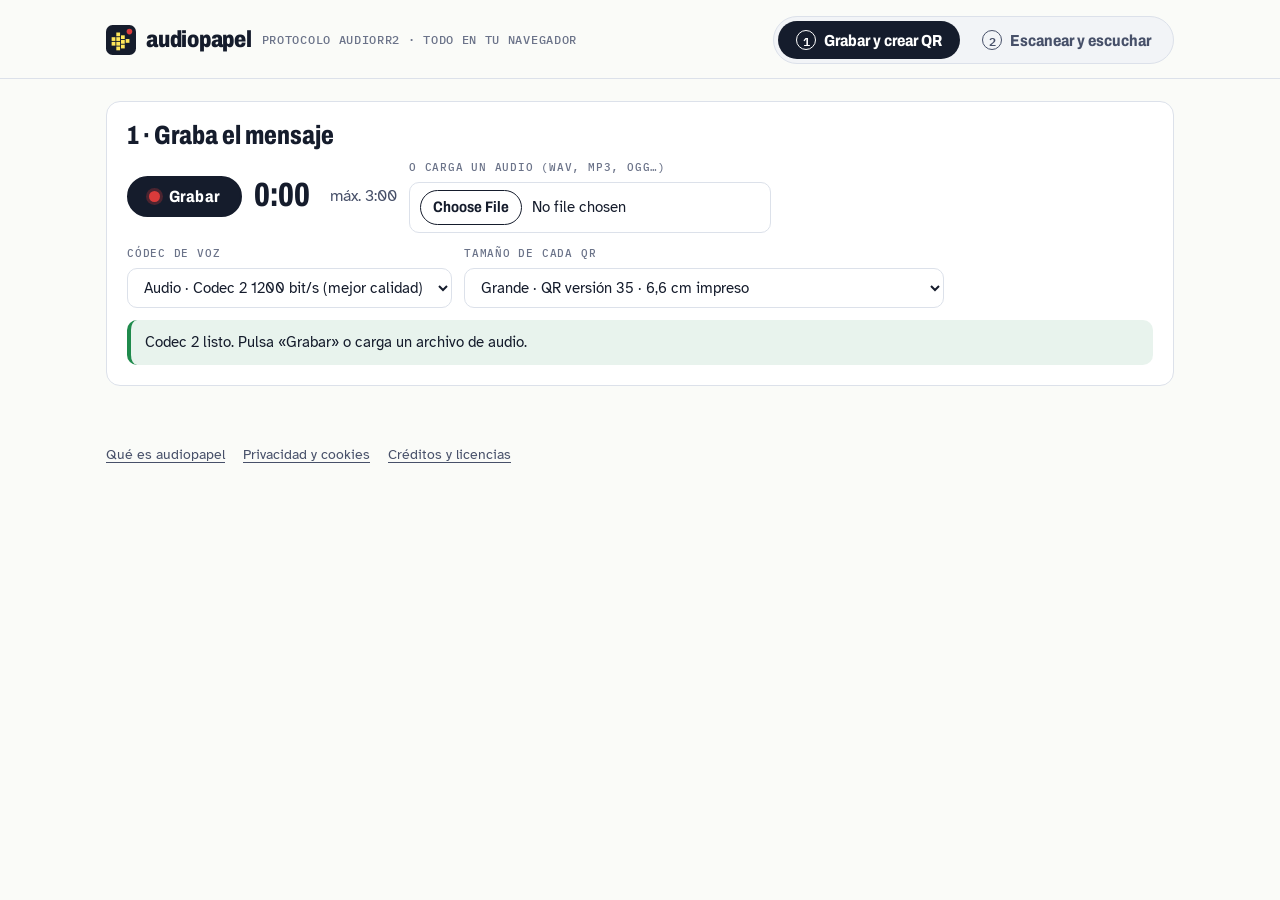
==== audio_en_papel.html @ af212d82 "Lector: dejar a la vista «Pasarlo a QR» al abrir un enlace En el móvil, al recomponer un mensaje la " ====
<!DOCTYPE html>
<html lang="es">
<head>
<meta charset="utf-8">
<meta name="viewport" content="width=device-width, initial-scale=1">
<title>Grabar un mensaje de voz en códigos QR · audiopapel</title>
<meta name="description" content="Graba o dicta un mensaje y conviértelo en códigos QR para imprimir. Escanéalos con el móvil para volver a oírlo. Todo en tu navegador, sin subir nada.">
<meta name="robots" content="index, follow, max-image-preview:large">
<link rel="canonical" href="https://audiopapel.com/audio_en_papel.html">
<meta property="og:type" content="website">
<meta property="og:site_name" content="audiopapel">
<meta property="og:locale" content="es_ES">
<meta property="og:url" content="https://audiopapel.com/audio_en_papel.html">
<meta property="og:title" content="audiopapel · Graba tu voz en papel">
<meta property="og:description" content="Graba un mensaje de voz y conviértelo en códigos QR que cualquier móvil vuelve a hacer sonar.">
<meta property="og:image" content="https://audiopapel.com/og-image.png">
<meta property="og:image:width" content="1200">
<meta property="og:image:height" content="630">
<meta name="twitter:card" content="summary_large_image">
<link rel="icon" href="favicon.svg" type="image/svg+xml">
<link rel="icon" href="favicon.ico" sizes="any">
<link rel="apple-touch-icon" href="apple-touch-icon.png">
<link rel="manifest" href="site.webmanifest">
<meta name="theme-color" content="#FAFBF8">
<!-- Tipografías de audiopapel, desde el propio sitio. Si abres este archivo
     suelto o sin conexión, usa las del sistema y funciona exactamente igual:
     solo cambia el aspecto de las letras. -->
<link rel="stylesheet" href="fuentes/fuentes.css">
<!--
  =====================================================================
   AUDIO EN PAPEL  ·  Almacenador de audio mediante códigos QR encadenados
  =====================================================================

   ¿QUÉ SIMULAMOS AQUÍ?
   Una "red analógica": el emisor convierte la voz en bytes, los parte en
   paquetes numerados y los "transmite" imprimiéndolos como códigos QR.
   El receptor recibe los paquetes en cualquier orden (los escanea con la
   cámara), los reordena por su número, comprueba que no falta ninguno y
   reconstruye el audio original.  Es la misma idea que usa TCP/IP para
   enviar un archivo troceado en paquetes por Internet, pero con papel.

   DOS FORMAS DE GUARDAR LA VOZ (se eligen en la pestaña 1)

   A) MODO AUDIO  ·  se guarda la ONDA, comprimida
      micrófono → MediaRecorder (Opus) → decodificar a PCM
      → remuestrear a 8 kHz mono → Codec 2 (1200 ó 700 bit/s)
      → bytes → Base64 → trocear → cabecera AUDIORR → códigos QR
      El receptor recupera una voz robótica, pero con TU entonación.

   B) MODO TEXTO  ·  se guarda solo lo que DICES  (compresión extrema)
      micrófono → reconocimiento de voz del navegador → texto (editable)
      → deflate → Base64 → trocear → cabecera AUDIORR → códigos QR
      El receptor lee el texto en voz alta con la voz sintética del sistema.
      Tres minutos de mensaje caben en UN SOLO QR, pero se pierde la voz:
      quién habla, cómo lo dice y con qué tono. Es el extremo de la
      compresión con pérdida: ya no comprimimos la señal, sino el SIGNIFICADO.

   CADENA DEL RECEPTOR
      cámara → texto del QR → leer cabecera → guardar bloque N de TOTAL
      → ¿están todos? → juntar Base64 → bytes → según el códec:
         audio → Codec 2 decodificar → PCM 8 kHz → WAV → altavoces
         texto → inflate → mostrar en pantalla → voz sintética

   PROTOCOLO (una línea de texto dentro de cada QR)
      AUDIORR2:[ID]:[BLOQUE]:[TOTAL]:[CODEC]:[DATOS_BASE32]      ← versión 2
      AUDIORR:[ID]:[BLOQUE]:[TOTAL]:[CODEC]:[DATOS_BASE64]       ← versión 1
        La versión 2 es la que genera esta aplicación: todo en MAYÚSCULAS,
        cifras y ':', para que el QR use su modo ALFANUMÉRICO, que guarda
        cada carácter en 5,5 bits en vez de 8. Cabe un 22 % más de voz por
        QR. La versión 1 se sigue leyendo, para no inutilizar lo ya impreso.
        ID      6 caracteres aleatorios: identifica el mensaje. Si el receptor
                ve un ID nuevo, olvida lo anterior y empieza de cero.
        BLOQUE  número de este trozo, empezando en 1.
        TOTAL   cuántos trozos tiene el mensaje completo.
        CODEC   con qué descomprimir los bytes:
                  "C2-1200" / "C2-700"  → audio comprimido con Codec 2
                  "TXT-Z" / "TXT"       → texto (comprimido con deflate o plano)
        DATOS   el trozo de mensaje comprimido: Base32 (v2) o Base64 (v1).

   ESTE ARCHIVO ES AUTOSUFICIENTE: no necesita Internet.  Al final del
   archivo van incrustadas las tres librerías que usa:
      · Codec 2 compilado a WebAssembly  (LGPL 2.1, codec2-web / drowe67)
      · qrcode-generator                 (MIT, Kazuhiko Arase)
      · jsQR                             (Apache 2.0, Cosmo Wolfe)
   El código de la aplicación (lo que interesa en clase) está justo
   debajo de la parte HTML/CSS, en el bloque "APLICACIÓN".
  =====================================================================
-->
<style>
  /* =================================================================
     IMAGEN DE audiopapel (la misma que la portada, sin la cuadrícula)
     Tinta azul-negra, azul bolígrafo, subrayador amarillo y el rojo
     de grabación. El modo oscuro es una pizarra; los QR siempre van
     sobre blanco, porque tienen que poder escanearse.
     ================================================================= */
  :root {
    --papel: #FAFBF8;
    --hoja: #FFFFFF;
    --hundido: #F2F4F7;
    --tinta: #151C2C;
    --tinta-2: #475069;
    --tinta-3: #6B7389;
    --boli: #2346B0;
    --boli-suave: rgba(35, 70, 176, .08);
    --subrayado: #FFE75A;
    --rec: #D93B3B;
    --rec-suave: rgba(217, 59, 59, .09);
    --ok: #1F8A4C;
    --ok-suave: rgba(31, 138, 76, .10);
    --aviso: #B7791F;
    --aviso-suave: rgba(214, 158, 46, .14);
    --borde: #DCE1EA;
    --sombra-papel: 0 1px 2px rgba(21, 28, 44, .06), 0 10px 24px -14px rgba(21, 28, 44, .28);
    --boton-texto: #FFFFFF;
    --radio: 14px;

    --f-titular: "Archivo", "Arial Narrow", "Roboto Condensed", sans-serif;
    --f-texto: "Atkinson Hyperlegible", "Segoe UI", system-ui, sans-serif;
    --f-mono: "IBM Plex Mono", ui-monospace, Consolas, monospace;
  }
  @media (prefers-color-scheme: dark) {
    :root:not([data-theme="light"]) {
      color-scheme: dark;
      --papel: #0F141D; --hoja: #161D2A; --hundido: #1B2433;
      --tinta: #E9EDF4; --tinta-2: #B3BCCD; --tinta-3: #8D97AB;
      --boli: #93B1FF; --boli-suave: rgba(147, 177, 255, .10);
      --subrayado: rgba(242, 213, 68, .38);
      --rec: #F06A6A; --rec-suave: rgba(240, 106, 106, .12);
      --ok: #4CC47E; --ok-suave: rgba(76, 196, 126, .12);
      --aviso: #E3B341; --aviso-suave: rgba(227, 179, 65, .12);
      --borde: #283246;
      --sombra-papel: 0 1px 2px rgba(0, 0, 0, .3), 0 12px 28px -14px rgba(0, 0, 0, .7);
      --boton-texto: #0F141D;
    }
  }
  :root[data-theme="dark"] {
    color-scheme: dark;
    --papel: #0F141D; --hoja: #161D2A; --hundido: #1B2433;
    --tinta: #E9EDF4; --tinta-2: #B3BCCD; --tinta-3: #8D97AB;
    --boli: #93B1FF; --boli-suave: rgba(147, 177, 255, .10);
    --subrayado: rgba(242, 213, 68, .38);
    --rec: #F06A6A; --rec-suave: rgba(240, 106, 106, .12);
    --ok: #4CC47E; --ok-suave: rgba(76, 196, 126, .12);
    --aviso: #E3B341; --aviso-suave: rgba(227, 179, 65, .12);
    --borde: #283246;
    --sombra-papel: 0 1px 2px rgba(0, 0, 0, .3), 0 12px 28px -14px rgba(0, 0, 0, .7);
    --boton-texto: #0F141D;
  }

  /* ---------- Base ---------- */
  * { box-sizing: border-box; }
  html, body { margin: 0; }
  body {
    font-family: var(--f-texto); font-size: 1rem; line-height: 1.5;
    background: var(--papel); color: var(--tinta);
    -webkit-font-smoothing: antialiased;
  }
  h1, h2, h3 { font-family: var(--f-titular); font-stretch: 75%; font-weight: 800; line-height: 1.05; margin: 0 0 .6rem; text-wrap: balance; }
  h2 { font-size: 1.65rem; }
  p { margin: .4rem 0; }
  a { color: var(--boli); text-underline-offset: 3px; }
  small, .suave { color: var(--tinta-2); }
  code { font-family: var(--f-mono); font-size: .88em; background: var(--boli-suave); padding: .05em .4em; border-radius: 4px; color: var(--tinta); }
  :focus-visible { outline: 3px solid var(--boli); outline-offset: 2px; border-radius: 6px; }

  /* ---------- Cabecera y pestañas ---------- */
  .cabecera { border-bottom: 1px solid var(--borde); background: var(--papel); }
  .cabecera .contenido { max-width: 1100px; margin: 0 auto; padding: 16px 16px 14px; display: flex; flex-wrap: wrap; align-items: center; justify-content: space-between; gap: 14px 24px; }
  .marca { display: inline-flex; align-items: center; gap: 10px; margin: 0; font-size: inherit; }
  .marca a { display: inline-flex; align-items: center; gap: 10px; color: var(--tinta); text-decoration: none; }
  .marca svg { width: 30px; height: 30px; flex: none; }
  .marca b { font-family: var(--f-titular); font-stretch: 80%; font-weight: 850; font-size: 1.45rem; letter-spacing: -.01em; }
  .marca .protocolo { font-family: var(--f-mono); font-size: .72rem; letter-spacing: .06em; text-transform: uppercase; color: var(--tinta-3); font-weight: 500; }
  @media (max-width: 560px) { .marca .protocolo { display: none; } }

  /* Las dos pestañas, como un interruptor */
  nav.pestanas { display: inline-flex; gap: 4px; padding: 4px; border-radius: 999px; background: var(--hundido); border: 1px solid var(--borde); }
  nav.pestanas button {
    display: inline-flex; align-items: center; gap: 8px;
    font-family: var(--f-titular); font-stretch: 85%; font-weight: 750; font-size: 1rem;
    padding: 9px 18px; border: 0; border-radius: 999px; cursor: pointer;
    background: transparent; color: var(--tinta-2); transition: background .15s, color .15s;
  }
  nav.pestanas button:hover { color: var(--tinta); }
  nav.pestanas button.activa { background: var(--tinta); color: var(--boton-texto); }
  nav.pestanas .n { font-family: var(--f-mono); font-size: .72rem; font-weight: 600; width: 20px; height: 20px; border-radius: 50%; display: inline-grid; place-items: center; border: 1.5px solid currentColor; }
  @media (max-width: 560px) { nav.pestanas { width: 100%; } nav.pestanas button { flex: 1; justify-content: center; padding: 9px 10px; font-size: .95rem; } }

  main { max-width: 1100px; margin: 0 auto; padding: 22px 16px 40px; }
  section.pestana { display: none; }
  section.pestana.activa { display: block; }

  /* ---------- Componentes ---------- */
  .tarjeta {
    background: var(--hoja); border: 1px solid var(--borde); border-radius: var(--radio);
    padding: 20px; margin-bottom: 18px;
  }
  .fila { display: flex; flex-wrap: wrap; gap: 12px; align-items: center; }
  .fila > label, #controles-camara label {
    display: flex; flex-direction: column; gap: 6px;
    font-family: var(--f-mono); font-size: .7rem; font-weight: 500; letter-spacing: .07em; text-transform: uppercase; color: var(--tinta-3);
  }
  select, input[type=file], textarea {
    font: inherit; font-family: var(--f-texto); font-size: .95rem; letter-spacing: 0; text-transform: none;
    padding: 9px 12px; border: 1.5px solid var(--borde); border-radius: 10px;
    background: var(--hoja); color: var(--tinta);
  }
  select:hover, textarea:hover { border-color: var(--tinta-3); }
  select:focus, textarea:focus { outline: none; border-color: var(--boli); box-shadow: 0 0 0 3px var(--boli-suave); }
  input[type=file] { padding: 7px 10px; max-width: 100%; }
  input[type=file]::file-selector-button {
    font: inherit; font-family: var(--f-titular); font-stretch: 85%; font-weight: 700; margin-right: 10px;
    padding: 5px 12px; border-radius: 999px; border: 1.5px solid var(--tinta); background: transparent; color: var(--tinta); cursor: pointer;
  }
  textarea { width: 100%; min-height: 70px; font-family: var(--f-mono); font-size: .85rem; }
  textarea.enlace-mensaje { margin-top: 8px; min-height: 90px; word-break: break-all; }

  button.boton {
    display: inline-flex; align-items: center; justify-content: center; gap: 9px;
    font-family: var(--f-titular); font-stretch: 85%; font-weight: 750; font-size: 1.02rem; letter-spacing: .01em;
    padding: 10px 20px; border: 2px solid var(--tinta); border-radius: 999px;
    background: var(--tinta); color: var(--boton-texto); cursor: pointer;
    transition: transform .12s ease, box-shadow .15s ease, background .15s;
  }
  button.boton:hover { transform: translateY(-1px); box-shadow: 0 6px 16px -8px var(--tinta); }
  button.boton:active { transform: translateY(0); }
  button.boton:disabled { opacity: .4; cursor: not-allowed; transform: none; box-shadow: none; }
  button.boton.secundario { background: transparent; color: var(--tinta); }
  button.boton.secundario:hover { background: var(--boli-suave); box-shadow: none; }
  button.boton.peligro { background: var(--rec); border-color: var(--rec); }
  button.boton.boton-grande { font-size: 1.3rem; padding: 18px 28px; width: 100%; max-width: 480px; }

  /* Grabar: el punto rojo de siempre; grabando, botón rojo con un "stop" */
  #btn-grabar::before { content: ""; width: 11px; height: 11px; border-radius: 50%; background: var(--rec); box-shadow: 0 0 0 3px rgba(217, 59, 59, .28); }
  button.boton.grabando { background: var(--rec); border-color: var(--rec); color: #FFFFFF; animation: latido 1.2s infinite; }
  button.boton.grabando::before { background: #FFFFFF !important; border-radius: 2px !important; box-shadow: none !important; }
  @keyframes latido { 0%,100% { box-shadow: 0 0 0 0 rgba(217, 59, 59, .45); } 50% { box-shadow: 0 0 0 10px rgba(217, 59, 59, 0); } }

  .estado {
    margin: 14px 0 0; padding: 11px 14px; border-radius: 10px; font-size: .95rem;
    background: var(--boli-suave); border-left: 4px solid var(--boli); color: var(--tinta);
  }
  .estado.error { background: var(--rec-suave); border-color: var(--rec); }
  .estado.ok { background: var(--ok-suave); border-color: var(--ok); }
  .estado.aviso { background: var(--aviso-suave); border-color: var(--aviso); }

  #texto-mensaje { min-height: 120px; font-family: var(--f-texto); font-size: 1.05rem; line-height: 1.5; }
  .texto-recibido {
    font-size: 1.2rem; line-height: 1.55; background: #FFFFFF; color: #151C2C;
    border: 1px solid var(--borde); border-radius: 10px; padding: 16px 18px; white-space: pre-wrap;
    box-shadow: var(--sombra-papel);
  }
  .contador { font-family: var(--f-titular); font-stretch: 70%; font-weight: 800; font-variant-numeric: tabular-nums; font-size: 2.1rem; line-height: 1; min-width: 4ch; }

  /* Cifras de la compresión, como en la portada */
  .estadisticas {
    display: grid; grid-template-columns: repeat(auto-fit, minmax(128px, 1fr)); margin-top: 14px;
    border-top: 2px solid var(--tinta); border-bottom: 2px solid var(--tinta);
  }
  .estadisticas div { padding: 12px 14px; display: flex; flex-direction: column; gap: 2px; border-right: 1px solid var(--borde); }
  .estadisticas div:last-child { border-right: 0; }
  .estadisticas b { font-family: var(--f-titular); font-stretch: 70%; font-weight: 850; font-size: 1.7rem; line-height: 1.05; font-variant-numeric: tabular-nums; }
  .estadisticas span { font-family: var(--f-mono); font-size: .68rem; letter-spacing: .06em; text-transform: uppercase; color: var(--tinta-3); }

  /* ---------- Lista de QRs: cada uno, un tique de papel ---------- */
  .tarjetas-qr { display: grid; grid-template-columns: repeat(auto-fill, minmax(260px, 1fr)); gap: 20px; }
  .tarjeta-qr {
    background: #FFFFFF; color: #151C2C; border: 1px solid #E3E7EE; border-radius: 6px;
    padding: 16px 16px 12px; text-align: center; break-inside: avoid; box-shadow: var(--sombra-papel);
  }
  .tarjeta-qr .titulo { font-family: var(--f-titular); font-stretch: 78%; font-weight: 800; font-size: 1.3rem; margin-bottom: 10px; }
  .tarjeta-qr svg { width: 100%; height: auto; display: block; }
  .tarjeta-qr .pie { font-family: var(--f-mono); font-size: .7rem; color: #5A6278; margin-top: 10px; padding-top: 8px; border-top: 1.5px dashed #C9CFDA; }

  /* ---------- Receptor ---------- */
  #visor { position: relative; width: 100%; max-width: 640px; margin: 16px auto 0; border-radius: var(--radio); overflow: hidden; background: #000; cursor: crosshair; }
  /* object-fit: contain evita que el vídeo se deforme si el contenedor no
     tiene la misma proporción que el sensor de la cámara. */
  #visor video { display: block; width: 100%; height: auto; object-fit: contain; background: #000; }
  /* Mira CUADRADA (un QR es cuadrado): el lado se mide sobre la ALTURA del
     visor, así sigue siendo un cuadrado sea cual sea la proporción del vídeo. */
  #visor .mira {
    position: absolute; top: 50%; left: 50%; transform: translate(-50%, -50%);
    height: 88%; aspect-ratio: 1; border: 3px dashed rgba(255, 255, 255, .85);
    border-radius: 12px; pointer-events: none;
  }
  #visor.leido .mira { border-color: #4CC47E; border-style: solid; }
  #visor .pista {
    position: absolute; left: 0; right: 0; bottom: 0; padding: 7px 10px;
    background: rgba(15, 20, 29, .6); color: #fff; font-family: var(--f-mono); font-size: .72rem; letter-spacing: .04em; text-align: center; pointer-events: none;
  }
  #registro-dictado {
    max-height: 220px; overflow: auto; background: #10151F; color: #D6E2F5;
    padding: 10px; border-radius: 8px; font-family: var(--f-mono); font-size: .72rem; line-height: 1.35;
    white-space: pre-wrap; word-break: break-word; margin: 6px 0 0;
  }
  #controles-camara { margin-top: 12px; font-size: .9rem; }
  #controles-camara select { max-width: 60vw; }
  #zoom { width: 130px; vertical-align: middle; accent-color: var(--boli); }
  #diag-camara { font-family: var(--f-mono); font-size: .72rem; }

  .guia {
    font-family: var(--f-titular); font-stretch: 78%; font-weight: 800; font-size: 1.6rem; line-height: 1.15;
    text-align: center; padding: 16px; border-radius: 12px;
    background: var(--subrayado); color: #151C2C;
  }
  .guia.completo { background: var(--ok-suave); color: var(--ok); }
  .panel-bloques { display: flex; flex-wrap: wrap; gap: 8px; margin-top: 14px; }
  .badge {
    min-width: 92px; padding: 8px 12px; border-radius: 999px; text-align: center;
    font-family: var(--f-mono); font-weight: 600; font-size: .8rem; color: #fff;
    transition: background .2s, transform .2s;
  }
  .badge.falta { background: #D93B3B; }
  .badge.ok { background: #1F8A4C; transform: scale(1.04); }
  audio { width: 100%; margin-top: 12px; }
  details summary { cursor: pointer; font-weight: 700; color: var(--boli); }

  @media (prefers-reduced-motion: reduce) {
    *, *::before, *::after { animation: none !important; transition: none !important; }
  }

  footer.pie { max-width: 1100px; margin: 0 auto; padding: 0 16px 36px; display: flex; flex-wrap: wrap; gap: 18px; font-size: .88rem; }
  footer.pie a { color: var(--tinta-2); }

  /* ---------- Impresión: solo las tarjetas QR ---------- */
  /* Hoja A4 con 1 cm de margen: quedan 19 × 27,7 cm útiles. */
  @page { size: A4; margin: 10mm; }
  @media print {
    body { background: #fff; }
    header, nav, .no-imprimir, #tab-receptor { display: none !important; }
    #tab-emisor { display: block !important; }
    main { max-width: none; padding: 0; }
    .tarjeta { border: 0; box-shadow: none; padding: 0; }
    /* Cada QR sale a su tamaño real (--lado-impreso, lo calcula pintarQRs) y
       se colocan en fila hasta llenar el ancho, con 6 mm de aire entre uno y
       otro para recortarlos sin que se monte el texto. */
    .tarjetas-qr { display: flex; flex-wrap: wrap; gap: 6mm; align-items: flex-start; }
    .tarjeta-qr {
      width: calc(var(--lado-impreso) + 6.6mm); padding: 3mm; border: 1px dashed #999;
      border-radius: 0; box-shadow: none; page-break-inside: avoid; break-inside: avoid;
    }
    .tarjeta-qr svg { width: var(--lado-impreso); margin: 0 auto; }
    .tarjeta-qr .titulo { font-size: 10pt; line-height: 1.2; margin-bottom: 2mm; }
    .tarjeta-qr .pie { font-size: 6.5pt; line-height: 1.35; margin-top: 2mm; padding-top: 1.5mm; overflow-wrap: anywhere; }
  }
</style>
</head>
<body>

<header class="cabecera">
  <div class="contenido">
    <h1 class="marca">
      <a href="index.html" title="Qué es audiopapel">
        <svg viewBox="0 0 32 32" aria-hidden="true">
          <rect width="32" height="32" rx="7" fill="#151C2C"/>
          <g fill="#FFE75A"><rect x="6" y="13" width="4" height="4"/><rect x="6" y="18" width="4" height="4"/><rect x="11" y="8" width="4" height="4"/><rect x="11" y="13" width="4" height="4"/><rect x="11" y="18" width="4" height="4"/><rect x="11" y="23" width="4" height="4"/><rect x="16" y="11" width="4" height="4"/><rect x="16" y="16" width="4" height="4"/><rect x="16" y="21" width="4" height="4"/><rect x="21" y="15" width="4" height="4"/></g>
          <circle cx="25" cy="7" r="3" fill="#D93B3B"/>
        </svg>
        <b>audiopapel</b>
      </a>
      <span class="protocolo">protocolo AUDIORR2 · todo en tu navegador</span>
    </h1>
    <nav class="pestanas" aria-label="Pestañas">
      <button id="btn-tab-emisor" class="activa" data-tab="emisor"><span class="n" aria-hidden="true">1</span>Grabar y crear QR</button>
      <button id="btn-tab-receptor" data-tab="receptor"><span class="n" aria-hidden="true">2</span>Escanear y escuchar</button>
    </nav>
  </div>
</header>

<main>

  <!-- ============================================================ -->
  <!--  PESTAÑA 1 · EMISOR                                           -->
  <!-- ============================================================ -->
  <section id="tab-emisor" class="pestana activa">

    <div class="tarjeta no-imprimir">
      <h2>1 · Graba el mensaje</h2>
      <div class="fila">
        <button id="btn-grabar" class="boton">Grabar</button>
        <span id="contador" class="contador">0:00</span>
        <span class="suave">máx. 3:00</span>
        <label>o carga un audio (wav, mp3, ogg…)
          <input type="file" id="archivo-audio" accept="audio/*">
        </label>
      </div>
      <div class="fila" style="margin-top:12px">
        <label>Códec de voz
          <select id="sel-codec">
            <option value="C2-1200" selected>Audio · Codec 2 1200 bit/s (mejor calidad)</option>
            <option value="C2-700">Audio · Codec 2 700 bit/s (menos QRs)</option>
            <option value="TXT-Z">Texto · dictado + voz sintética (1 solo QR)</option>
          </select>
        </label>
        <label>Tamaño de cada QR
          <select id="sel-tamano">
            <option value="23">Pequeño · QR versión 23 · 4,7 cm impreso (fácil de leer, más QRs)</option>
            <option value="29">Medio · QR versión 29 · 5,6 cm impreso</option>
            <option value="35" selected>Grande · QR versión 35 · 6,6 cm impreso</option>
            <option value="40">Máximo · QR versión 40 · 7,4 cm impreso (difícil con webcam)</option>
          </select>
        </label>
      </div>
      <!-- Registro técnico del dictado: plegado, solo para diagnosticar. -->
      <!-- Solo visible en modo TEXTO: lo que se ha dictado, siempre editable. -->
      <div id="panel-texto" style="display:none; margin-top:12px">
        <label class="suave" for="texto-mensaje">Texto del mensaje (corrígelo o escríbelo directamente)</label>
        <textarea id="texto-mensaje" placeholder="Pulsa «Dictar» y habla, o escribe aquí el mensaje…"></textarea>
        <div class="fila" style="margin-top:8px">
          <button id="btn-generar-texto" class="boton">Crear los QR del texto</button>
          <button id="btn-probar-voz" class="boton secundario">Oír cómo sonará</button>
          <span id="cuenta-texto" class="suave"></span>
        </div>
        <details id="detalle-dictado" style="margin-top:8px">
          <summary>Ver detalle técnico del dictado (para diagnosticar duplicados)</summary>
          <p class="suave">Ábrelo ANTES de pulsar «Dictar». Cada línea es un evento tal como lo entrega el navegador: <code>idx</code> = desde dónde dice que hay novedades, <code>n</code> = cuántos resultados manda, <code>F</code> = definitivo, <code>i</code> = provisional.</p>
          <pre id="registro-dictado"></pre>
        </details>
      </div>
      <p id="estado-emisor" class="estado" style="margin-top:12px">Cargando Codec 2…</p>
      <div id="previsualizacion" style="display:none">
        <p class="suave" style="margin-top:10px">Así sonará tras pasar por Codec 2 (esto es lo que oirá el receptor):</p>
        <audio id="audio-previo" controls></audio>
      </div>
    </div>

    <div class="tarjeta" id="bloque-resultado" style="display:none">
      <div class="no-imprimir">
        <h2>2 · Códigos QR generados</h2>
        <div class="estadisticas" id="estadisticas"></div>
        <div class="fila" style="margin-top:12px">
          <label>Tamaño de los QR
            <select id="sel-tamano-resultado"></select>
          </label>
          <button id="btn-imprimir" class="boton secundario">Imprimir</button>
          <button id="btn-enlace-emisor" class="boton secundario">Enviar como enlace</button>
          <button id="btn-simular" class="boton secundario">Simular el escaneo (sin cámara)</button>
        </div>
        <p id="estado-enlace-emisor" class="estado" hidden></p>
        <textarea id="enlace-emisor" class="enlace-mensaje" readonly hidden></textarea>
        <p class="suave">Consejo: si la cámara del receptor no consigue leer los QRs, elige un tamaño más pequeño: se vuelven a generar al momento. Al imprimir, cada QR sale del tamaño que indica el desplegable, para que se lea bien desde el papel.</p>
        <p class="suave" id="contador-global" hidden></p>
      </div>
      <div id="tarjetas-qr" class="tarjetas-qr" style="margin-top:12px"></div>
    </div>

  </section>

  <!-- ============================================================ -->
  <!--  PESTAÑA 2 · RECEPTOR                                         -->
  <!-- ============================================================ -->
  <section id="tab-receptor" class="pestana">

    <div class="tarjeta">
      <h2>Escanea los códigos, en cualquier orden</h2>
      <div class="fila">
        <button id="btn-camara" class="boton">Iniciar cámara</button>
        <label>o sube una foto / imagen de un QR
          <input type="file" id="archivo-imagen" accept="image/*">
        </label>
        <button id="btn-reiniciar" class="boton secundario">Empezar de cero</button>
      </div>
      <div id="visor" style="display:none">
        <video id="video" playsinline autoplay muted></video>
        <div class="mira"></div>
        <div class="pista">Toca la imagen para enfocar ahí</div>
      </div>
      <div class="fila" id="controles-camara" style="display:none">
        <label>Cámara
          <select id="sel-camara"></select>
        </label>
        <button id="btn-enfocar" class="boton secundario">Enfocar</button>
        <button id="btn-linterna" class="boton secundario" style="display:none">Linterna</button>
        <label id="ctrl-zoom" style="display:none">Zoom
          <input type="range" id="zoom">
        </label>
        <span id="diag-camara" class="suave"></span>
      </div>
      <p id="estado-receptor" class="estado" style="margin-top:12px">Pulsa «Iniciar cámara» y apunta al primer QR.</p>
    </div>

    <div class="tarjeta">
      <div id="guia" class="guia">Esperando el primer código QR…</div>
      <div id="panel-bloques" class="panel-bloques"></div>
    </div>

    <!-- Aparece solo si el navegador ha bloqueado el sonido automático. -->
    <div class="tarjeta" id="bloque-toque" style="display:none; text-align:center">
      <button id="btn-toque" class="boton boton-grande">▶ Toca para escuchar el mensaje</button>
    </div>

    <div class="tarjeta" id="bloque-audio" style="display:none">
      <h2>Mensaje reconstruido</h2>
      <p id="info-audio" class="suave"></p>
      <audio id="audio-final" controls></audio>
      <div class="fila" style="margin-top:10px">
        <button class="boton btn-qr-receptor">Pasarlo a QR para imprimir</button>
        <button class="boton secundario btn-enlace-receptor">Enviar como enlace</button>
      </div>
    </div>

    <div class="tarjeta" id="bloque-texto" style="display:none">
      <h2>Mensaje reconstruido · texto</h2>
      <p id="info-texto" class="suave"></p>
      <div id="texto-recibido" class="texto-recibido"></div>
      <div class="fila" style="margin-top:10px">
        <button id="btn-hablar" class="boton">Escuchar otra vez</button>
        <button id="btn-callar" class="boton secundario">Parar</button>
        <button class="boton secundario btn-enlace-receptor">Enviar como enlace</button>
        <button class="boton secundario btn-qr-receptor">Pasarlo a QR para imprimir</button>
      </div>
    </div>

    <div class="tarjeta" id="bloque-enlace-receptor" hidden>
      <p id="estado-enlace-receptor" class="estado"></p>
      <textarea id="enlace-receptor" class="enlace-mensaje" readonly hidden></textarea>
    </div>

    <div class="tarjeta">
      <details>
        <summary>Pegar a mano el texto de un QR (para pruebas)</summary>
        <p class="suave">Si has leído el QR con otra app, pega aquí su contenido completo (<code>AUDIORR:…</code>).</p>
        <textarea id="texto-manual" placeholder="AUDIORR:XXXXXX:1:12:C2-1200:AAAA…"></textarea>
        <button id="btn-manual" class="boton secundario" style="margin-top:8px">Procesar texto</button>
      </details>
    </div>

  </section>

</main>

<footer class="pie no-imprimir">
  <a href="./">Qué es audiopapel</a>
  <a href="privacidad.html">Privacidad y cookies</a>
  <a href="creditos.html">Créditos y licencias</a>
</footer>

<!-- ================================================================== -->
<!--  APLICACIÓN  ·  toda la lógica de la práctica, comentada en español  -->
<!-- ================================================================== -->
<script>
'use strict';

/* =====================================================================
   0 · CONSTANTES DEL PROTOCOLO Y DEL CÓDEC
   ===================================================================== */

/**
 * Palabra mágica que abre cada QR. Si no está, el QR no es nuestro.
 * Hay dos versiones del protocolo y el receptor entiende las dos; cada una
 * dice cómo vienen escritos los datos y cómo comprobar que están bien.
 */
const PROTOCOLO = 'AUDIORR2';                      // la que generamos
const VERSIONES_PROTOCOLO = {
  'AUDIORR2': { codificacion: 'base32', patron: /^[A-Z2-7]+$/ },
  'AUDIORR':  { codificacion: 'base64', patron: /^[A-Za-z0-9+/]+=*$/ },
};

/** Duración máxima de una grabación, en segundos. */
const MAX_SEGUNDOS = 180;

/** Codec 2 trabaja SIEMPRE con audio mono a 8000 muestras por segundo. */
const TASA_CODEC2 = 8000;

/**
 * Códecs que entiende el protocolo. La clave es lo que viaja en la cabecera
 * del QR. En los de audio, "modo" es el identificador interno de libcodec2
 * (codec2.h); el modo 700C es el 8, no el 6: el hueco es intencionado.
 * Los de texto no llevan modo: el dato es la frase comprimida con deflate.
 */
const CODECS = {
  'C2-1200': { tipo: 'audio', modo: 5, bps: 1200, etiqueta: 'Codec 2 · 1200 bit/s' },
  'C2-700':  { tipo: 'audio', modo: 8, bps: 700,  etiqueta: 'Codec 2 · 700 bit/s'  },
  'TXT-Z':   { tipo: 'texto', etiqueta: 'Texto comprimido (deflate) + voz sintética' },
  'TXT':     { tipo: 'texto', etiqueta: 'Texto plano + voz sintética' },
};

/** Idioma del dictado y de la voz sintética. */
const IDIOMA = 'es-ES';

/* =====================================================================
   1 · CODEC 2 (WebAssembly)
   -----------------------------------------------------------------
   El módulo wasm y su "pegamento" de Emscripten (createCodec2) están
   incrustados al final del archivo. Aquí solo lo cargamos una vez y lo
   envolvemos en una clase pequeña para codificar/decodificar tramas.
   Una TRAMA son 320 muestras (40 ms de voz) que Codec 2 convierte en
   6 bytes (1200 bit/s) o en 4 bytes (700 bit/s). 25 tramas por segundo.
   ===================================================================== */

let promesaModuloCodec2 = null;

/** Carga (una sola vez) el módulo wasm a partir del Base64 incrustado. */
function cargarModuloCodec2() {
  if (!promesaModuloCodec2) {
    promesaModuloCodec2 = createCodec2({ wasmBinary: base64ABytes(CODEC2_WASM_BASE64) });
  }
  return promesaModuloCodec2;
}

/** Envoltorio mínimo sobre las funciones C exportadas por libcodec2. */
class Codec2 {
  constructor(modulo, modo) {
    this.m = modulo;
    this.estado = modulo._codec2_create(modo);            // estado interno del códec
    if (!this.estado) throw new Error('codec2_create falló para el modo ' + modo);
    this.muestrasPorTrama = modulo._codec2_samples_per_frame(this.estado); // 320
    this.bitsPorTrama = modulo._codec2_bits_per_frame(this.estado);        // 48 ó 28
    this.bytesPorTrama = (this.bitsPorTrama + 7) >> 3;                      // 6 ó 4
    // Reservamos memoria DENTRO del wasm para pasar datos de ida y vuelta.
    this.pPcm = modulo._malloc(this.muestrasPorTrama * 2);
    this.pBits = modulo._malloc(this.bytesPorTrama);
    this.pSalida = modulo._malloc(this.muestrasPorTrama * 2);
  }
  /** Int16Array(320) → Uint8Array(bytesPorTrama) */
  codificar(trama) {
    this.m.HEAP16.set(trama, this.pPcm >> 1);
    this.m._codec2_encode(this.estado, this.pBits, this.pPcm);
    return this.m.HEAPU8.slice(this.pBits, this.pBits + this.bytesPorTrama);
  }
  /** Uint8Array(bytesPorTrama) → Int16Array(320) */
  decodificar(bytes) {
    this.m.HEAPU8.set(bytes, this.pBits);
    this.m._codec2_decode(this.estado, this.pSalida, this.pBits);
    const i = this.pSalida >> 1;
    return this.m.HEAP16.slice(i, i + this.muestrasPorTrama);
  }
  destruir() {
    this.m._codec2_destroy(this.estado);
    this.m._free(this.pPcm); this.m._free(this.pBits); this.m._free(this.pSalida);
  }
}

/** PCM 8 kHz (Int16Array) → bytes comprimidos con el códec indicado. */
async function comprimirConCodec2(pcm, claveCodec) {
  const codec = new Codec2(await cargarModuloCodec2(), CODECS[claveCodec].modo);
  try {
    const n = codec.muestrasPorTrama;
    const tramas = Math.ceil(pcm.length / n);
    const salida = new Uint8Array(tramas * codec.bytesPorTrama);
    const trama = new Int16Array(n);
    for (let t = 0; t < tramas; t++) {
      trama.fill(0);                                           // la última trama se rellena con silencio
      trama.set(pcm.subarray(t * n, Math.min((t + 1) * n, pcm.length)));
      salida.set(codec.codificar(trama), t * codec.bytesPorTrama);
    }
    return salida;
  } finally {
    codec.destruir();
  }
}

/** Bytes comprimidos → PCM 8 kHz (Int16Array). */
async function descomprimirConCodec2(bytes, claveCodec) {
  const codec = new Codec2(await cargarModuloCodec2(), CODECS[claveCodec].modo);
  try {
    const b = codec.bytesPorTrama;
    const tramas = Math.floor(bytes.length / b);
    const pcm = new Int16Array(tramas * codec.muestrasPorTrama);
    for (let t = 0; t < tramas; t++) {
      pcm.set(codec.decodificar(bytes.subarray(t * b, (t + 1) * b)), t * codec.muestrasPorTrama);
    }
    return pcm;
  } finally {
    codec.destruir();
  }
}

/* =====================================================================
   2 · UTILIDADES: Base32/Base64, capacidad del QR, WAV, audio
   ===================================================================== */

/* ---------------------------------------------------------------------
   BASE32: por qué no Base64
   ---------------------------------------------------------------------
   Un QR puede guardar texto de varias formas ("modos"). El modo BYTE admite
   cualquier carácter y gasta 8 bits por cada uno. El modo ALFANUMÉRICO solo
   admite 45 caracteres (0-9, A-Z, espacio y $ % * + - . / :), pero mete DOS
   caracteres en 11 bits: 5,5 bits por carácter.
   Base64 necesita minúsculas → obliga al modo Byte. Base32 usa solo A-Z y
   2-7 → cabe en el alfanumérico. Base32 infla más los datos (8 caracteres
   por cada 5 bytes, frente a 4 por cada 3), pero sale a cuenta:
       Base64 en modo Byte        : 1 byte → 1,33 car. × 8   = 10,7 bits
       Base32 en modo alfanumérico: 1 byte → 1,60 car. × 5,5 =  8,8 bits
   Resultado: un 22 % más de voz en cada QR, con el mismo tamaño de código.
   --------------------------------------------------------------------- */
const ALFABETO_BASE32 = 'ABCDEFGHIJKLMNOPQRSTUVWXYZ234567';

/** Uint8Array → texto Base32 (sin relleno '=': no existe en el modo alfanumérico). */
function bytesABase32(bytes) {
  let salida = '', acumulado = 0, bits = 0;
  for (const byte of bytes) {
    acumulado = (acumulado << 8) | byte;
    bits += 8;
    while (bits >= 5) {
      salida += ALFABETO_BASE32[(acumulado >>> (bits - 5)) & 31];
      bits -= 5;
    }
    acumulado &= (1 << bits) - 1;                 // solo guardamos los bits sin usar
  }
  if (bits > 0) salida += ALFABETO_BASE32[(acumulado << (5 - bits)) & 31];
  return salida;
}

/** Texto Base32 → Uint8Array (los bits sobrantes del final son relleno). */
function base32ABytes(texto) {
  const bytes = new Uint8Array(Math.floor(texto.length * 5 / 8));
  let acumulado = 0, bits = 0, i = 0;
  for (const letra of texto) {
    const valor = ALFABETO_BASE32.indexOf(letra);
    if (valor < 0) throw new Error('Carácter no válido en Base32: ' + letra);
    acumulado = (acumulado << 5) | valor;
    bits += 5;
    if (bits >= 8) {
      bytes[i++] = (acumulado >>> (bits - 8)) & 255;
      bits -= 8;
      acumulado &= (1 << bits) - 1;
    }
  }
  return bytes;
}

/* ---------------------------------------------------------------------
   ¿CUÁNTO CABE EN UN QR?  (cuentas del estándar ISO/IEC 18004)
   ---------------------------------------------------------------------
   Cada versión de QR, con corrección de errores M, tiene un número fijo de
   "palabras" de datos de 8 bits. Cada tramo de texto gasta:
       4 bits de modo + un contador de longitud + los caracteres.
   Con eso calculamos exactamente cuántos caracteres de datos caben, en vez
   de ir probando: así cada QR se llena hasta el último carácter.
   --------------------------------------------------------------------- */
const PALABRAS_DATOS_M = [16, 28, 44, 64, 86, 108, 124, 154, 182, 216, 254, 290, 334, 365,
  415, 453, 507, 563, 627, 669, 714, 782, 860, 914, 1000, 1062, 1128, 1193, 1267, 1373, 1455,
  1541, 1631, 1725, 1812, 1914, 1992, 2102, 2216, 2334];

/** Bits de un tramo en modo Byte (la URL). */
function bitsModoByte(longitud, version) {
  return 4 + (version < 10 ? 8 : 16) + 8 * longitud;
}

/** Bits de un tramo en modo alfanumérico (cabecera + datos). */
function bitsModoAlfanumerico(longitud, version) {
  const contador = version < 10 ? 9 : version < 27 ? 11 : 13;
  return 4 + contador + 11 * Math.floor(longitud / 2) + 6 * (longitud % 2);
}

/** Máximo de caracteres alfanuméricos que caben tras la URL en esa versión. */
function capacidadAlfanumerica(version, prefijo) {
  const disponibles = PALABRAS_DATOS_M[version - 1] * 8
    - (prefijo ? bitsModoByte(new TextEncoder().encode(prefijo).length, version) : 0);
  let n = 0;
  while (bitsModoAlfanumerico(n + 1, version) <= disponibles) n++;
  return n;
}

/**
 * Texto Base64 → Uint8Array. Solo hace falta para LEER los QR de la
 * versión 1 del protocolo; los nuevos se escriben en Base32.
 */
function base64ABytes(b64) {
  const binario = atob(b64);
  const bytes = new Uint8Array(binario.length);
  for (let i = 0; i < binario.length; i++) bytes[i] = binario.charCodeAt(i);
  return bytes;
}

/**
 * Cualquier audio (Blob grabado o archivo) → PCM mono 8 kHz normalizado.
 * 1) decodeAudioData lo convierte a muestras en coma flotante (44,1/48 kHz).
 * 2) Un OfflineAudioContext a 8000 Hz lo remuestrea y mezcla a mono.
 * 3) Normalizamos el volumen (pico al 90 %) y pasamos a enteros de 16 bits,
 *    que es lo que espera Codec 2.
 */
async function audioAPcm8k(blob) {
  const ctx = new (window.AudioContext || window.webkitAudioContext)();
  let buffer;
  try {
    buffer = await ctx.decodeAudioData(await blob.arrayBuffer());
  } finally {
    ctx.close();
  }
  const nMuestras = Math.ceil(buffer.duration * TASA_CODEC2);
  const offline = new OfflineAudioContext(1, nMuestras, TASA_CODEC2);
  const fuente = offline.createBufferSource();
  fuente.buffer = buffer;
  fuente.connect(offline.destination);
  fuente.start();
  const remuestreado = (await offline.startRendering()).getChannelData(0);

  let pico = 0;
  for (let i = 0; i < remuestreado.length; i++) pico = Math.max(pico, Math.abs(remuestreado[i]));
  const ganancia = pico > 0 ? 0.9 / pico : 1;
  const pcm = new Int16Array(remuestreado.length);
  for (let i = 0; i < remuestreado.length; i++) {
    pcm[i] = Math.max(-32768, Math.min(32767, Math.round(remuestreado[i] * ganancia * 32767)));
  }
  return pcm;
}

/** PCM Int16 mono → Blob WAV (cabecera RIFF de 44 bytes + muestras). */
function pcmAWav(pcm, tasa) {
  const cabecera = new ArrayBuffer(44);
  const v = new DataView(cabecera);
  const escribe = (pos, texto) => { for (let i = 0; i < texto.length; i++) v.setUint8(pos + i, texto.charCodeAt(i)); };
  escribe(0, 'RIFF'); v.setUint32(4, 36 + pcm.length * 2, true); escribe(8, 'WAVE');
  escribe(12, 'fmt '); v.setUint32(16, 16, true); v.setUint16(20, 1, true); v.setUint16(22, 1, true);
  v.setUint32(24, tasa, true); v.setUint32(28, tasa * 2, true); v.setUint16(32, 2, true); v.setUint16(34, 16, true);
  escribe(36, 'data'); v.setUint32(40, pcm.length * 2, true);
  return new Blob([cabecera, pcm], { type: 'audio/wav' });
}

/* ---------------------------------------------------------------------
   TEXTO: comprimir y descomprimir con deflate
   ---------------------------------------------------------------------
   CompressionStream es parte del navegador: comprime igual que un .zip.
   Con texto en español deja el mensaje en algo menos de la mitad. Si el
   navegador es antiguo y no la tiene, mandamos el texto tal cual (clave
   "TXT" en lugar de "TXT-Z") y todo lo demás funciona igual.
   --------------------------------------------------------------------- */

/** texto → { clave, bytes } listo para trocear en QRs. */
async function comprimirTexto(texto) {
  const crudo = new TextEncoder().encode(texto);
  if (typeof CompressionStream === 'undefined') return { clave: 'TXT', bytes: crudo };
  const flujo = new Blob([crudo]).stream().pipeThrough(new CompressionStream('deflate-raw'));
  return { clave: 'TXT-Z', bytes: new Uint8Array(await new Response(flujo).arrayBuffer()) };
}

/** bytes → texto, deshaciendo el deflate si hacía falta. */
async function descomprimirTexto(bytes, clave) {
  if (clave === 'TXT') return new TextDecoder().decode(bytes);
  const flujo = new Blob([bytes]).stream().pipeThrough(new DecompressionStream('deflate-raw'));
  return new TextDecoder().decode(await new Response(flujo).arrayBuffer());
}

/* ---------------------------------------------------------------------
   VOZ SINTÉTICA (speechSynthesis)
   Viene con el sistema operativo, funciona sin Internet y no ocupa ni un
   byte del mensaje: por eso el modo texto comprime tantísimo.
   --------------------------------------------------------------------- */

/**
 * Devuelve la mejor voz en español disponible (o null). Preferimos las
 * voces LOCALES del sistema: funcionan sin Internet y no las corta el
 * navegador a los pocos segundos, como ocurre con las voces de red.
 */
function vozEnEspanol() {
  const voces = speechSynthesis.getVoices().filter(v => v.lang && v.lang.toLowerCase().startsWith('es'));
  return voces.find(v => v.localService) || voces[0] || null;
}

/**
 * Lee un texto en voz alta. Si el navegador lo bloquea (pasa cuando la
 * página se ha abierto desde un enlace y el usuario aún no ha tocado nada),
 * llama a siBloqueado. Chrome avisa con un error 'not-allowed'; Safari se
 * calla sin avisar, así que además comprobamos si de verdad ha empezado.
 */
function hablar(texto, siBloqueado) {
  if (!('speechSynthesis' in window)) return false;
  speechSynthesis.cancel();
  const frase = new SpeechSynthesisUtterance(texto);
  frase.lang = IDIOMA;
  const voz = vozEnEspanol();
  if (voz) frase.voice = voz;
  let empezo = false;
  let avisado = false;
  const bloqueado = () => { if (!avisado && siBloqueado) { avisado = true; siBloqueado(); } };
  frase.onstart = () => { empezo = true; };
  frase.onerror = (e) => { if (e.error === 'not-allowed') bloqueado(); };
  speechSynthesis.speak(frase);
  setTimeout(() => { if (!empezo && !speechSynthesis.speaking) bloqueado(); }, 1200);
  return true;
}

/**
 * Los navegadores no dejan sonar nada hasta que el usuario toca la página
 * (política de "autoplay"). Si hemos llegado desde un QR con enlace, ese
 * toque no ha existido: enseñamos un botón grande y el sonido sale al pulsarlo.
 */
function pedirToque(accion) {
  $('bloque-toque').style.display = '';
  $('btn-toque').onclick = () => {
    $('bloque-toque').style.display = 'none';
    accion();
  };
  // Arriba del todo, no centrado: así, en el móvil, debajo se ven también el
  // reproductor y los botones «Enviar como enlace» y «Pasarlo a QR».
  $('bloque-toque').scrollIntoView({ behavior: 'smooth', block: 'start' });
}

/** Baja hasta el mensaje recompuesto (cuando no hace falta el botón de tocar). */
function llevarAlResultado(bloque) {
  if ($('bloque-toque').style.display !== 'none') return;     // pedirToque ya ha bajado
  bloque.scrollIntoView({ behavior: 'smooth', block: 'start' });
}

/** ¿Ha tocado ya el usuario esta página? (undefined si el navegador no lo sabe) */
function haHabidoToque() {
  return navigator.userActivation ? navigator.userActivation.hasBeenActive : undefined;
}

/** Segundos → "m:ss" */
function formatoTiempo(seg) {
  seg = Math.round(seg);
  return Math.floor(seg / 60) + ':' + String(seg % 60).padStart(2, '0');
}

/** Pitido corto (y vibración en móvil) al recibir un bloque nuevo. */
function pitido(frecuencia = 880, duracion = 0.08) {
  try {
    const ctx = pitido.ctx || (pitido.ctx = new (window.AudioContext || window.webkitAudioContext)());
    const osc = ctx.createOscillator();
    const gan = ctx.createGain();
    osc.frequency.value = frecuencia;
    gan.gain.value = 0.15;
    osc.connect(gan).connect(ctx.destination);
    osc.start();
    osc.stop(ctx.currentTime + duracion);
  } catch (_) { /* sin audio, no pasa nada */ }
  if (navigator.vibrate) navigator.vibrate(60);
}

const $ = (id) => document.getElementById(id);

/** decodeURIComponent que no revienta: un '%' suelto lanzaría URIError. */
function decodificarSeguro(texto) {
  try { return decodeURIComponent(texto); } catch (_) { return texto; }
}

/**
 * Pone un audio en un reproductor liberando el anterior. Cada
 * URL.createObjectURL retiene el archivo en memoria hasta que se revoca;
 * sin esto, cada grabación nueva dejaba la anterior ocupando memoria.
 */
function ponerAudio(elemento, blob) {
  if (elemento.dataset.url) URL.revokeObjectURL(elemento.dataset.url);
  const url = URL.createObjectURL(blob);
  elemento.dataset.url = url;
  elemento.src = url;
}

function mostrarEstado(el, mensaje, tipo = '') {
  el.textContent = mensaje;
  el.className = 'estado ' + tipo;
}

/* =====================================================================
   3 · PESTAÑAS
   ===================================================================== */
function cambiarPestana(nombre) {
  document.querySelectorAll('nav.pestanas button').forEach(b => b.classList.toggle('activa', b.dataset.tab === nombre));
  document.querySelectorAll('section.pestana').forEach(s => s.classList.toggle('activa', s.id === 'tab-' + nombre));
  window.scrollTo({ top: 0 });
}
document.querySelectorAll('nav.pestanas button').forEach(b => b.addEventListener('click', () => cambiarPestana(b.dataset.tab)));

/* =====================================================================
   4 · EMISOR: grabar → comprimir → trocear → QRs
   ===================================================================== */

let grabadora = null;          // instancia de MediaRecorder
let trozosGrabados = [];       // fragmentos que entrega MediaRecorder
let inicioGrabacion = 0;
let temporizador = null;
let bloquesGenerados = [];     // [{ numero, texto }] los QRs de la última generación
let mensajeGenerado = null;    // { bytes, codec } del último mensaje creado (para enviarlo como enlace)
let mensajeRecibido = null;    // { bytes, codec } del último mensaje recompuesto

/* ---------- Modo TEXTO: dictado con el reconocedor del navegador ----------
   SpeechRecognition es la API de dictado de Chrome/Edge/Safari (Firefox no la
   tiene). En la mayoría de versiones el audio viaja a los servidores del
   navegador, así que esta parte -y solo esta- necesita Internet; el resto
   de la aplicación sigue siendo local. Por eso el texto acaba SIEMPRE en
   un cuadro editable: se puede corregir, o escribir a mano sin micrófono.

   DOS TRAMPAS QUE HAY QUE SORTEAR (y que explican el código de abajo):

   1) ANDROID DUPLICA PALABRAS. Chrome en Android reenvía resultados que ya
      había dado por definitivos. Si vamos ACUMULANDO (texto += trozo) cada
      repetición se pega otra vez y salen frases dobles. La solución es no
      acumular nunca: en cada evento RECALCULAMOS el texto entero de la
      sesión recorriendo todos los results. Así, llegue el mismo resultado
      una vez o cinco, el texto queda igual (la operación es idempotente).

   2) SAFARI/iOS NO ARRANCA con continuous = true: acepta la orden, no da
      error y no reconoce nada. Allí hay que dictar en tandas cortas
      (continuous = false) y volver a arrancar cada vez que termina.
   -------------------------------------------------------------------- */
const Reconocedor = window.SpeechRecognition || window.webkitSpeechRecognition;

/** Safari (incluido iPhone/iPad, que también se hace pasar por Mac). */
const ES_APPLE = /iP(hone|ad|od)/.test(navigator.userAgent)
  || (navigator.maxTouchPoints > 1 && navigator.platform === 'MacIntel')
  || (/Safari/.test(navigator.userAgent) && !/Chrome|Chromium|Android|Edg/.test(navigator.userAgent));

let dictado = null;
let textoPrevio = '';           // lo dictado en tandas YA cerradas
let textoSesion = '';           // lo definitivo de la tanda en curso (se recalcula entero)
let instanteArranque = 0;

function modoTexto() {
  return CODECS[$('sel-codec').value].tipo === 'texto';
}

/** Muestra u oculta las piezas propias de cada modo. */
function actualizarModo() {
  const texto = modoTexto();
  $('panel-texto').style.display = texto ? '' : 'none';
  $('archivo-audio').parentElement.style.display = texto ? 'none' : '';
  $('previsualizacion').style.display = 'none';
  $('btn-grabar').textContent = texto ? 'Dictar' : 'Grabar';
  $('btn-grabar').disabled = texto && !Reconocedor;
  if (texto && !Reconocedor) {
    mostrarEstado($('estado-emisor'), 'Este navegador no tiene dictado (prueba Chrome, Edge o Safari). Puedes escribir el mensaje a mano.', 'aviso');
  }
  actualizarCuentaTexto();
}

function actualizarCuentaTexto() {
  const t = $('texto-mensaje').value.trim();
  const palabras = t ? t.split(/\s+/).length : 0;
  $('cuenta-texto').textContent = `${palabras} palabras · ${t.length} caracteres`;
}

/**
 * ¿"b" es la MISMA frase que "a", solo que mejor reconocida?
 *
 * Chrome en Android, cuando duda (voces agudas, infantiles, ruido), no manda
 * una frase por resultado: manda la misma frase muchas veces, cada vez más
 * completa, y encima marcándolas todas como definitivas:
 *     "vengo"  "vengo sueño"  "vengo sueño y mi"  "tengo sueño y mi padre"
 * Fíjate en la última: ha corregido "vengo" por "tengo". No son cuatro
 * frases, es una sola vista cuatro veces. Si las pegamos, sale duplicada.
 *
 * Damos por hecho que es la misma frase cuando una empieza igual que la otra,
 * o cuando ambas TERMINAN igual salvo como mucho una palabra (que es el caso
 * de "vengo"/"tengo").
 */
function esRefinamiento(a, b) {
  const A = a.toLowerCase(), B = b.toLowerCase();
  if (A === B || B.startsWith(A) || A.startsWith(B)) return true;
  const pa = A.split(/\s+/), pb = B.split(/\s+/);
  let iguales = 0;
  while (iguales < pa.length && iguales < pb.length
         && pa[pa.length - 1 - iguales] === pb[pb.length - 1 - iguales]) iguales++;
  return iguales >= 2 && iguales >= Math.min(pa.length, pb.length) - 1;
}

/**
 * Convierte la lista de resultados del reconocedor en UN texto.
 * Cada trozo o bien afina el anterior (lo sustituye) o bien es nuevo (se
 * añade). Así funciona igual en un navegador que manda frase por frase y en
 * uno que manda la misma frase refinándola.
 */
function textoDeLosResultados(trozos) {
  let salida = '';
  for (const bruto of trozos) {
    const t = (bruto || '').trim();
    if (!t) continue;                                   // Android manda vacíos
    if (!salida) salida = t;
    else if (esRefinamiento(salida, t)) salida = t;     // misma frase, mejor
    else salida = unirSinRepetir(salida, t);            // frase nueva
  }
  return salida;
}

/** Junta dos trozos evitando repetir lo que ya estaba al final del primero. */
function unirSinRepetir(anterior, nuevo) {
  anterior = anterior.trim();
  nuevo = nuevo.trim();
  if (!anterior) return nuevo;
  if (!nuevo) return anterior;
  // Si el reconocedor vuelve a mandar la cola de la tanda anterior, la quitamos.
  const maximo = Math.min(anterior.length, nuevo.length, 60);
  for (let n = maximo; n >= 8; n--) {
    if (anterior.slice(-n).toLowerCase() === nuevo.slice(0, n).toLowerCase()) {
      return anterior + nuevo.slice(n);
    }
  }
  return anterior + ' ' + nuevo;
}

/** Pinta en el cuadro lo dictado hasta ahora más lo provisional. */
function pintarDictado(provisional) {
  const firme = unirSinRepetir(textoPrevio, textoSesion);
  $('texto-mensaje').value = provisional ? unirSinRepetir(firme, provisional) : firme;
  actualizarCuentaTexto();
}

/* ---------- Registro del dictado (para depurar) ----------
   Cada navegador entrega los resultados a su manera y no hay forma de saber
   cuál sin verlo. Con la casilla "ver detalle técnico" marcada, aquí queda
   apuntado cada evento tal como llega: cuántos resultados trae, cuáles son
   definitivos y qué texto exacto. Sirve para diagnosticar duplicados.
   ------------------------------------------------------------------ */
let contadorEventos = 0;

function registrarEventoDictado(e, definitivo, provisional) {
  const caja = $('registro-dictado');
  if (!caja || !$('detalle-dictado').open) return;
  const trozos = [];
  for (let i = 0; i < e.results.length; i++) {
    trozos.push((e.results[i].isFinal ? 'F' : 'i') + i + ':"' + e.results[i][0].transcript.trim() + '"');
  }
  caja.textContent = `#${++contadorEventos} idx=${e.resultIndex} n=${e.results.length} ${trozos.join(' ')}\n  → "${definitivo}" + prov "${provisional}"\n` + caja.textContent;
  if (caja.textContent.length > 4000) caja.textContent = caja.textContent.slice(0, 4000);
}

function empezarDictado() {
  contadorEventos = 0;
  const caja = $('registro-dictado');
  if (caja) caja.textContent = '';
  dictado = new Reconocedor();
  dictado.lang = IDIOMA;
  // En Safari/iOS continuous no funciona: dictamos en tandas y reanudamos solos.
  dictado.continuous = !ES_APPLE;
  dictado.interimResults = true;    // ir enseñando lo que entiende
  dictado.maxAlternatives = 1;

  textoPrevio = $('texto-mensaje').value;
  textoSesion = '';

  // CLAVE CONTRA LA DUPLICACIÓN: no acumulamos, recalculamos la tanda entera.
  dictado.onresult = (e) => {
    // Recorremos TODOS los resultados y los vamos uniendo con unirSinRepetir:
    // si el reconocedor entrega dos veces la misma frase (Android lo hace),
    // la segunda no se pega. Antes concatenábamos a pelo y salía repetida.
    const finales = [];
    const interinos = [];
    for (let i = 0; i < e.results.length; i++) {
      (e.results[i].isFinal ? finales : interinos).push(e.results[i][0].transcript);
    }
    const definitivo = textoDeLosResultados(finales);
    const provisional = textoDeLosResultados(interinos);
    textoSesion = definitivo;
    pintarDictado(provisional);
    registrarEventoDictado(e, definitivo, provisional);
  };

  let arrancado = false;
  dictado.onstart = () => {
    arrancado = true;
    mostrarEstado($('estado-emisor'), 'Dictando… habla con claridad; el texto aparece abajo y puedes corregirlo después.');
  };

  // El reconocedor se para solo tras unos segundos de silencio (y en Safari,
  // tras cada frase): cerramos la tanda y arrancamos otra.
  dictado.onend = () => {
    if (!dictado) return;                       // lo ha parado el usuario
    textoPrevio = unirSinRepetir(textoPrevio, textoSesion);
    textoSesion = '';
    // Si termina nada más empezar, esperamos un poco para no entrar en bucle.
    const espera = Date.now() - instanteArranque < 400 ? 600 : 0;
    setTimeout(() => {
      if (!dictado) return;
      try { instanteArranque = Date.now(); dictado.start(); }
      catch (_) { /* ya estaba arrancando */ }
    }, espera);
  };

  dictado.onerror = (e) => {
    if (e.error === 'no-speech' || e.error === 'aborted') return;   // se reanuda solo
    const explicacion = {
      'not-allowed': 'no has dado permiso al micrófono (revisa el candado de la barra de direcciones).',
      'service-not-allowed': 'el sistema no permite el dictado. En iPhone: Ajustes → General → Teclado → Activar Dictado.',
      'network': 'el dictado del navegador necesita Internet.',
      'audio-capture': 'no se encuentra el micrófono.',
    }[e.error] || e.error;
    mostrarEstado($('estado-emisor'), 'Dictado interrumpido: ' + explicacion, 'error');
    pararDictado();
  };

  try {
    instanteArranque = Date.now();
    dictado.start();
  } catch (err) {
    mostrarEstado($('estado-emisor'), 'No se pudo iniciar el dictado: ' + err.message, 'error');
    pararDictado();
    return;
  }

  // Si en 4 segundos no ha arrancado de verdad, lo decimos en vez de
  // dejar al usuario hablando a un botón que no escucha.
  setTimeout(() => {
    if (dictado && !arrancado) {
      mostrarEstado($('estado-emisor'), 'Este navegador no ha llegado a iniciar el dictado. Escribe el mensaje a mano en el cuadro de abajo (funciona igual) o prueba con Chrome.', 'aviso');
    }
  }, 4000);

  $('btn-grabar').textContent = 'Detener dictado';
  $('btn-grabar').classList.add('grabando');
  mostrarEstado($('estado-emisor'), 'Pidiendo permiso para el micrófono…');
}

function pararDictado() {
  const d = dictado;
  dictado = null;                   // primero, para que onend no lo reanude
  if (d) {
    d.onend = null;
    try { d.stop(); } catch (_) {}
  }
  // Consolidamos lo que quedara de la última tanda.
  textoPrevio = unirSinRepetir(textoPrevio, textoSesion);
  textoSesion = '';
  if (textoPrevio) { $('texto-mensaje').value = textoPrevio; actualizarCuentaTexto(); }
  $('btn-grabar').textContent = 'Dictar';
  $('btn-grabar').classList.remove('grabando');
}

$('sel-codec').addEventListener('change', () => { pararDictado(); actualizarModo(); });
$('texto-mensaje').addEventListener('input', actualizarCuentaTexto);
$('btn-probar-voz').addEventListener('click', () => {
  const t = $('texto-mensaje').value.trim();
  if (!t) return;
  if (!hablar(t)) mostrarEstado($('estado-emisor'), 'Este navegador no tiene voz sintética.', 'error');
});

/** Elige el formato de contenedor que soporte el navegador. */
function mimeGrabacion() {
  const candidatos = ['audio/webm;codecs=opus', 'audio/ogg;codecs=opus', 'audio/webm', 'audio/mp4'];
  return candidatos.find(m => window.MediaRecorder && MediaRecorder.isTypeSupported(m)) || '';
}

async function empezarGrabacion() {
  const stream = await navigator.mediaDevices.getUserMedia({
    audio: { channelCount: 1, echoCancellation: true, noiseSuppression: true, autoGainControl: true }
  });
  trozosGrabados = [];
  // Ojo: aquí Opus es solo un formato INTERMEDIO. La compresión de verdad la
  // hace Codec 2 después, así que grabamos con calidad suficiente (48 kbps).
  const opciones = { audioBitsPerSecond: 48000 };
  if (mimeGrabacion()) opciones.mimeType = mimeGrabacion();
  grabadora = new MediaRecorder(stream, opciones);
  grabadora.ondataavailable = (e) => { if (e.data.size > 0) trozosGrabados.push(e.data); };
  grabadora.onstop = async () => {
    stream.getTracks().forEach(t => t.stop());              // apagar el micrófono
    const blob = new Blob(trozosGrabados, { type: grabadora.mimeType });
    await procesarAudio(blob);
  };
  grabadora.start();
  inicioGrabacion = Date.now();
  $('btn-grabar').textContent = 'Detener';
  $('btn-grabar').classList.add('grabando');
  temporizador = setInterval(() => {
    const seg = (Date.now() - inicioGrabacion) / 1000;
    $('contador').textContent = formatoTiempo(seg);
    if (seg >= MAX_SEGUNDOS) pararGrabacion();
  }, 250);
  mostrarEstado($('estado-emisor'), 'Grabando… habla con claridad y cerca del micrófono.');
}

function pararGrabacion() {
  clearInterval(temporizador);
  if (grabadora && grabadora.state !== 'inactive') grabadora.stop();
  $('btn-grabar').textContent = 'Grabar';
  $('btn-grabar').classList.remove('grabando');
}

$('btn-grabar').addEventListener('click', async () => {
  try {
    if (modoTexto()) {
      if (dictado) pararDictado();
      else empezarDictado();
    } else if (grabadora && grabadora.state === 'recording') {
      pararGrabacion();
    } else {
      await empezarGrabacion();
    }
  } catch (err) {
    mostrarEstado($('estado-emisor'), 'No se pudo acceder al micrófono: ' + err.message, 'error');
  }
});

$('archivo-audio').addEventListener('change', async (e) => {
  const archivo = e.target.files[0];
  if (archivo) await procesarAudio(archivo);
  e.target.value = '';
});

$('btn-generar-texto').addEventListener('click', procesarTexto);

/**
 * Emisor en MODO TEXTO: el mensaje escrito se comprime con deflate y se
 * trocea igual que el audio. La diferencia es cuánto ocupa: una frase de
 * 400 palabras pesa lo mismo que una décima de segundo de audio.
 */
async function procesarTexto() {
  const estado = $('estado-emisor');
  const versionQR = parseInt($('sel-tamano').value, 10);
  try {
    pararDictado();
    const texto = $('texto-mensaje').value.trim().replace(/\s+/g, ' ');
    if (!texto) throw new Error('No hay texto que guardar: dicta o escribe el mensaje.');

    const { clave, bytes } = await comprimirTexto(texto);
    mensajeGenerado = { bytes, codec: clave };
    ocultarEnlace('emisor');
    const id = generarId();
    bloquesGenerados = trocearEnBloques(bytes, id, clave, versionQR);
    pintarQRs(bloquesGenerados);
    contarQRGenerados(bloquesGenerados.length, 'texto');

    const palabras = texto.split(' ').length;
    const crudo = new TextEncoder().encode(texto).length;
    $('estadisticas').innerHTML = [
      ['Palabras', palabras],
      ['Texto', crudo + ' B'],
      ['Comprimido', bytes.length + ' B'],
      ['Base32', bytesABase32(bytes).length + ' car.'],
      ['Compresión', (crudo / bytes.length).toFixed(1) + ' : 1'],
      ['Códigos QR', bloquesGenerados.length],
    ].map(([k, v]) => `<div><b>${v}</b><span>${k}</span></div>`).join('');
    $('bloque-resultado').style.display = '';
    mostrarEstado(estado, `Listo: ${bloquesGenerados.length} código(s) QR (ID ${id}) con ${palabras} palabras.`, 'ok');
    $('bloque-resultado').scrollIntoView({ behavior: 'smooth' });
  } catch (err) {
    console.error(err);
    mostrarEstado(estado, 'Error: ' + err.message, 'error');
  }
}

/**
 * Corazón del emisor en MODO AUDIO. Recibe un Blob (grabado o cargado) y
 * produce la lista de códigos QR.
 */
async function procesarAudio(blob) {
  const estado = $('estado-emisor');
  const claveCodec = $('sel-codec').value;
  const versionQR = parseInt($('sel-tamano').value, 10);
  try {
    mostrarEstado(estado, 'Decodificando y remuestreando a 8 kHz…');
    let pcm = await audioAPcm8k(blob);
    if (pcm.length > MAX_SEGUNDOS * TASA_CODEC2) pcm = pcm.subarray(0, MAX_SEGUNDOS * TASA_CODEC2); // recortar a 3 min
    const duracion = pcm.length / TASA_CODEC2;
    if (duracion < 0.5) throw new Error('La grabación es demasiado corta.');

    mostrarEstado(estado, 'Comprimiendo con ' + CODECS[claveCodec].etiqueta + '…');
    const bytes = await comprimirConCodec2(pcm, claveCodec);

    // Previsualización: descomprimimos ya mismo para oír cómo llegará.
    const pcmVuelta = await descomprimirConCodec2(bytes, claveCodec);
    ponerAudio($('audio-previo'), pcmAWav(pcmVuelta, TASA_CODEC2));
    $('previsualizacion').style.display = '';

    mensajeGenerado = { bytes, codec: claveCodec };
    ocultarEnlace('emisor');

    // Bytes → Base32 → bloques → QRs
    const id = generarId();
    bloquesGenerados = trocearEnBloques(bytes, id, claveCodec, versionQR);
    pintarQRs(bloquesGenerados);
    contarQRGenerados(bloquesGenerados.length, 'audio');

    // Estadísticas para la clase: cuánto hemos comprimido.
    const bytesPcm = pcm.length * 2;
    $('estadisticas').innerHTML = [
      ['Duración', formatoTiempo(duracion)],
      ['PCM 8 kHz', (bytesPcm / 1024).toFixed(1) + ' KB'],
      ['Codec 2', (bytes.length / 1024).toFixed(1) + ' KB'],
      ['Base32', (bytesABase32(bytes).length / 1024).toFixed(1) + ' KB'],
      ['Compresión', (bytesPcm / bytes.length).toFixed(0) + ' : 1'],
      ['Códigos QR', bloquesGenerados.length],
    ].map(([k, v]) => `<div><b>${v}</b><span>${k}</span></div>`).join('');
    $('bloque-resultado').style.display = '';
    mostrarEstado(estado, `Listo: ${bloquesGenerados.length} códigos QR (ID ${id}). Imprímelos o escanéalos de la pantalla.`, 'ok');
    $('bloque-resultado').scrollIntoView({ behavior: 'smooth' });
  } catch (err) {
    console.error(err);
    mostrarEstado(estado, 'Error: ' + err.message, 'error');
  }
}

/** ID de 6 caracteres [A-Z0-9] usando el generador criptográfico del navegador. */
function generarId() {
  const alfabeto = 'ABCDEFGHJKLMNPQRSTUVWXYZ23456789'; // sin 0/O ni 1/I para no confundir
  const aleatorios = crypto.getRandomValues(new Uint8Array(6));
  return Array.from(aleatorios, b => alfabeto[b % alfabeto.length]).join('');
}

/** Dirección pública de la herramienta, para los QR generados fuera de una web. */
const DIRECCION_OFICIAL = 'https://audiopapel.com/audio_en_papel.html';

/**
 * Dirección que va dentro de cada QR. TODOS los QR son enlaces: así se
 * pueden escanear con la cámara normal del móvil, sin abrir nada antes.
 *   · Si esta página está publicada en una web, el enlace apunta a ella
 *     misma (sirve igual en audiopapel.com que en un servidor de pruebas).
 *   · Si se ha abierto desde el ordenador (file://, localhost o una IP de
 *     la red de casa), un enlace a esa dirección no le serviría de nada a
 *     un móvil: usamos la dirección oficial.
 */
function estaEnWebPublica() {
  const esWeb = location.protocol === 'http:' || location.protocol === 'https:';
  const esLocal = /^(localhost|127\.|10\.|192\.168\.|172\.(1[6-9]|2\d|3[01])\.|\[?::1\]?$)/.test(location.hostname);
  return esWeb && !esLocal;
}

function direccionDeEstaPagina() {
  return estaEnWebPublica() ? location.origin + location.pathname : DIRECCION_OFICIAL;
}

/* ---------- Contador de códigos QR generados ----------
   Al generar, avisamos a una hoja de cálculo (Google Apps Script, ver
   contador/LEEME.md) de CUÁNTOS códigos se han creado y en qué modo. Nada
   más: ni la voz, ni el texto, ni el contenido de los QR. Si el contador no
   responde, o la página está abierta en local, no pasa nada: la herramienta
   funciona exactamente igual. La dirección la pone construir.py. */
const CONTADOR_URL = 'https://script.google.com/macros/s/AKfycbwjiKoenS2PGj3epWYFZciF_xdheO45CoR0urt77Spe7Y6yLpj8A0zsntK1VGkz2j0/exec';

async function contarQRGenerados(qrs, modo) {
  if (!CONTADOR_URL.startsWith('https://') || !estaEnWebPublica()) return;
  try {
    // text/plain: así el navegador no hace la consulta previa (CORS) que
    // Apps Script no sabe contestar.
    const respuesta = await fetch(CONTADOR_URL, {
      method: 'POST',
      headers: { 'Content-Type': 'text/plain;charset=utf-8' },
      body: JSON.stringify({ qrs, modo }),
    });
    const total = await respuesta.json();
    if (total && total.qrs > 0) {
      const aviso = $('contador-global');
      aviso.textContent = `Con estos, ya van ${total.qrs.toLocaleString('es-ES')} códigos QR creados con audiopapel.`;
      aviso.hidden = false;
    }
  } catch (_) { /* sin contador no pasa nada */ }
}

/**
 * Pasa los bytes a Base32, los parte en bloques y les pone la cabecera.
 * "versionQR" es el tamaño de QR elegido (23, 29, 35 ó 40): calculamos
 * cuántos caracteres de datos caben en esa versión después de la URL y la
 * cabecera (con 3 dígitos para bloque y total, el peor caso) y llenamos
 * cada QR hasta ahí. Cada bloque guarda aparte:
 *   · prefijo: la URL, que irá en modo Byte (lleva minúsculas);
 *   · carga:   cabecera + datos, que irá en modo alfanumérico.
 */
function trocearEnBloques(bytes, id, claveCodec, versionQR) {
  // Cada QR es un ENLACE a la herramienta y los datos viajan detrás del '#'.
  // Lo que va tras el '#' (el "fragmento") no se envía nunca al servidor: se
  // queda en el navegador, así que el mensaje sigue siendo privado y no hay
  // límite de longitud por parte del servidor.
  const prefijo = direccionDeEstaPagina() + '#';
  const datosBase32 = bytesABase32(bytes);
  const cabeceraPeorCaso = `${PROTOCOLO}:${id}:999:999:${claveCodec}:`.length;
  const datosPorBloque = Math.max(50, capacidadAlfanumerica(versionQR, prefijo) - cabeceraPeorCaso);
  const total = Math.ceil(datosBase32.length / datosPorBloque);
  const bloques = [];
  for (let n = 1; n <= total; n++) {
    const datos = datosBase32.slice((n - 1) * datosPorBloque, n * datosPorBloque);
    const carga = `${PROTOCOLO}:${id}:${n}:${total}:${claveCodec}:${datos}`;
    bloques.push({ id, numero: n, total, prefijo, carga, texto: prefijo + carga });
  }
  return bloques;
}

/* ---------- Tamaño al imprimir ----------
   Lo que decide si un QR se puede leer desde el papel no es lo que mide
   entero, sino cada cuadradito (el "módulo"). Se suele recomendar un mínimo
   de 0,3 mm; usamos 0,4 mm para que lo lean también cámaras modestas. Por
   eso cada versión sale de un tamaño distinto: cuantos más módulos, mayor.
       versión 23 ≈ 4,7 cm · 29 ≈ 5,6 cm · 35 ≈ 6,6 cm · 40 ≈ 7,4 cm
   (con el margen blanco). En un A4 caben unos 9, 6, 6 y 4 códigos.
   ------------------------------------------------------------------ */
const MODULO_IMPRESO_MM = 0.4;
const MARGEN_QR = 4;                   // módulos blancos alrededor (lo exige el estándar)

/** Lado del QR impreso, en mm. Una versión v tiene 17 + 4·v módulos por lado. */
function ladoImpresoMm(version) {
  return (17 + 4 * version + 2 * MARGEN_QR) * MODULO_IMPRESO_MM;
}

/** Dibuja la lista de tarjetas con su QR (SVG, se imprime nítido). */
function pintarQRs(bloques) {
  const contenedor = $('tarjetas-qr');
  contenedor.innerHTML = '';
  for (const b of bloques) {
    // Nivel de corrección M (15 %): buen equilibrio entre capacidad y robustez.
    const qr = qrcode(0, 'M');                         // 0 = la versión más pequeña en la que quepa
    if (b.prefijo) qr.addData(b.prefijo, 'Byte');      // la URL lleva minúsculas: modo Byte
    qr.addData(b.carga, 'Alphanumeric');               // cabecera + Base32: modo alfanumérico
    qr.make();
    // El ID lo guardamos aparte al trocear: sacarlo partiendo el texto por
    // ':' falla en cuanto el QR empieza por "https:".
    const version = (qr.getModuleCount() - 21) / 4 + 1;
    const lado = ladoImpresoMm(version);
    const tarjeta = document.createElement('div');
    tarjeta.className = 'tarjeta-qr';
    tarjeta.style.setProperty('--lado-impreso', lado.toFixed(1) + 'mm');
    const titulo = document.createElement('div');
    titulo.className = 'titulo';
    titulo.textContent = `Código ${b.numero} de ${b.total}`;
    const pie = document.createElement('div');
    pie.className = 'pie';
    pie.textContent = `ID ${b.id} · ${b.texto.length} caracteres · QR versión ${version} · ${(lado / 10).toFixed(1).replace('.', ',')} cm`;
    tarjeta.appendChild(titulo);
    tarjeta.insertAdjacentHTML('beforeend', qr.createSvgTag({ cellSize: 2, margin: MARGEN_QR, scalable: true }));
    tarjeta.appendChild(pie);
    contenedor.appendChild(tarjeta);
  }
}

$('btn-imprimir').addEventListener('click', () => window.print());

/* ---------- Enviar el mensaje como ENLACE ----------
   Un QR no es más que un enlace dibujado. Un mensaje ENTERO cabe en un solo
   enlace: es como un QR de un único bloque (1 de 1) que nunca se imprime, y
   se puede mandar por WhatsApp, correo… Quien lo abre lo escucha en la web
   (o en la app de Android) exactamente igual que si escaneara los QR.
      https://audiopapel.com/audio_en_papel.html#AUDIORR2:ID:1:1:C2-1200:<todo>
   Los datos van detrás del '#', así que tampoco llegan nunca al servidor.
   Lleva un ID NUEVO: si alguien tenía a medias la serie de QR del mismo
   mensaje, el enlace no se mezcla con esos bloques.
   ------------------------------------------------------------------ */

/** WhatsApp no admite mensajes más largos (Telegram corta a los 4096). */
const MAX_CARACTERES_WHATSAPP = 65536;

function enlaceDelMensaje({ bytes, codec }) {
  return `${direccionDeEstaPagina()}#${PROTOCOLO}:${generarId()}:1:1:${codec}:${bytesABase32(bytes)}`;
}

function ocultarEnlace(lado) {
  const caja = $('enlace-' + lado);
  caja.hidden = true;
  caja.value = '';
  if (lado === 'emisor') $('estado-enlace-emisor').hidden = true;
  else $('bloque-enlace-receptor').hidden = true;
}

async function enviarComoEnlace(mensaje, lado) {
  if (!mensaje) return;
  const enlace = enlaceDelMensaje(mensaje);
  const estado = $('estado-enlace-' + lado);
  const caja = $('enlace-' + lado);
  if (lado === 'emisor') estado.hidden = false;
  else $('bloque-enlace-receptor').hidden = false;
  const tamano = `${enlace.length.toLocaleString('es-ES')} caracteres`;
  const demasiadoLargo = enlace.length > MAX_CARACTERES_WHATSAPP;
  const aviso = demasiadoLargo
    ? ` Ojo: pasa de ${MAX_CARACTERES_WHATSAPP.toLocaleString('es-ES')}, el máximo de WhatsApp; por correo sí llega.`
    : '';

  // 1) En el móvil: el menú de compartir del sistema (WhatsApp, Telegram, correo…)
  if (navigator.share) {
    try {
      await navigator.share({ title: 'Mensaje de audiopapel', url: enlace });
      mostrarEstado(estado, `Enlace enviado (${tamano}).${aviso}`, demasiadoLargo ? 'aviso' : 'ok');
      return;
    } catch (err) {
      if (err.name === 'AbortError') return;             // el usuario cerró el menú
      /* cualquier otro fallo: seguimos con el portapapeles */
    }
  }
  // 2) En el ordenador: copiarlo al portapapeles
  try {
    await navigator.clipboard.writeText(enlace);
    mostrarEstado(estado, `Enlace copiado (${tamano}). Pégalo en WhatsApp, un correo o donde quieras.${aviso}`,
      demasiadoLargo ? 'aviso' : 'ok');
    return;
  } catch (_) { /* sin permiso para el portapapeles (p. ej. página abierta en local) */ }
  // 3) Último recurso: enseñarlo para copiarlo a mano
  caja.value = enlace;
  caja.hidden = false;
  caja.focus();
  caja.select();
  mostrarEstado(estado, `Este es el enlace (${tamano}): cópialo y pégalo donde quieras.${aviso}`, 'aviso');
}

$('btn-enlace-emisor').addEventListener('click', () => enviarComoEnlace(mensajeGenerado, 'emisor'));

/* ---------- Del enlace al papel ----------
   El camino de vuelta: un mensaje recibido (por QR o por un enlace de
   WhatsApp) se puede volver a convertir en QR para imprimirlo. Se generan
   en la pestaña «Grabar y crear QR», que es la que se imprime, con el tamaño
   elegido allí y un ID nuevo, igual que si lo hubieras grabado tú.
   ------------------------------------------------------------------ */
function pasarMensajeRecibidoAQR() {
  if (!mensajeRecibido) return;
  const { bytes, codec } = mensajeRecibido;
  const id = generarId();
  bloquesGenerados = trocearEnBloques(bytes, id, codec, parseInt($('sel-tamano').value, 10));
  mensajeGenerado = mensajeRecibido;              // «Enviar como enlace» también sirve desde ahí
  ocultarEnlace('emisor');
  pintarQRs(bloquesGenerados);
  contarQRGenerados(bloquesGenerados.length, CODECS[codec].tipo);

  // Codec 2 guarda una trama de 40 ms en 6 bytes (1200 bit/s) o en 4 (700 bit/s).
  const contenido = CODECS[codec].tipo === 'audio'
    ? ['Duración', formatoTiempo(bytes.length / (codec === 'C2-700' ? 4 : 6) * 0.04)]
    : ['Palabras', $('texto-recibido').textContent.trim().split(/\s+/).length];
  $('estadisticas').innerHTML = [
    ['Origen', 'Recibido'],
    contenido,
    [CODECS[codec].tipo === 'audio' ? 'Codec 2' : 'Comprimido', bytes.length + ' B'],
    ['Códigos QR', bloquesGenerados.length],
  ].map(([k, v]) => `<div><b>${v}</b><span>${k}</span></div>`).join('');
  $('previsualizacion').style.display = 'none';  // era de la última grabación propia, no de este mensaje
  $('bloque-resultado').style.display = '';

  cambiarPestana('emisor');
  mostrarEstado($('estado-emisor'), `Mensaje recibido pasado a papel: ${bloquesGenerados.length} código(s) QR (ID ${id}). Elige el tamaño y pulsa «Imprimir».`, 'ok');
  $('bloque-resultado').scrollIntoView({ behavior: 'smooth' });
}

document.querySelectorAll('.btn-qr-receptor').forEach(boton =>
  boton.addEventListener('click', pasarMensajeRecibidoAQR));

/* ---------- Cambiar el tamaño de los QR ya generados ----------
   Hay dos desplegables de tamaño (arriba, al grabar, y junto a «Imprimir»)
   y van siempre a la par. Como el último mensaje está guardado en bytes, al
   cambiar el tamaño se vuelve a trocear al momento, sin grabar de nuevo.
   Lleva un ID nuevo: son otros trozos, no deben mezclarse con los de antes. */
$('sel-tamano-resultado').innerHTML = $('sel-tamano').innerHTML;
$('sel-tamano-resultado').value = $('sel-tamano').value;

function cambiarTamanoQR(version) {
  $('sel-tamano').value = version;
  $('sel-tamano-resultado').value = version;
  if (!mensajeGenerado || $('bloque-resultado').style.display === 'none') return;
  const id = generarId();
  bloquesGenerados = trocearEnBloques(mensajeGenerado.bytes, id, mensajeGenerado.codec, parseInt(version, 10));
  pintarQRs(bloquesGenerados);
  for (const dato of $('estadisticas').children) {
    if (dato.querySelector('span')?.textContent === 'Códigos QR') dato.querySelector('b').textContent = bloquesGenerados.length;
  }
  mostrarEstado($('estado-emisor'), `Nuevo tamaño: ${bloquesGenerados.length} código(s) QR (ID ${id}). Pulsa «Imprimir».`, 'ok');
}
$('sel-tamano').addEventListener('change', (e) => cambiarTamanoQR(e.target.value));
$('sel-tamano-resultado').addEventListener('change', (e) => cambiarTamanoQR(e.target.value));
document.querySelectorAll('.btn-enlace-receptor').forEach(boton =>
  boton.addEventListener('click', () => enviarComoEnlace(mensajeRecibido, 'receptor')));

/** Manda los bloques a la pestaña 2, DESORDENADOS, como si los escaneáramos. */
$('btn-simular').addEventListener('click', async () => {
  const desordenados = [...bloquesGenerados].sort(() => Math.random() - 0.5);
  cambiarPestana('receptor');
  for (const b of desordenados) {
    procesarTextoQR(b.texto);
    await new Promise(r => setTimeout(r, 180));
  }
});

/* =====================================================================
   5 · RECEPTOR: escanear → ensamblar → descomprimir → reproducir
   ===================================================================== */

/** Estado de la recepción en curso. */
const recepcion = { id: null, total: 0, codec: null, codificacion: null, bloques: new Map(), completado: false };

/**
 * Analiza el texto de un QR. Devuelve { id, numero, total, codec, datos }
 * o lanza un Error explicando por qué el QR no es válido.
 */
function analizarQR(texto) {
  texto = texto.trim();
  // Un QR con enlace trae "https://…#AUDIORR:…": nos quedamos con lo de detrás
  // del '#'. Así el mismo lector sirve para los dos formatos de QR.
  const almohadilla = texto.indexOf('#');
  if (almohadilla !== -1 && texto.slice(0, almohadilla).includes('//')) {
    texto = decodificarSeguro(texto.slice(almohadilla + 1));
  }
  const partes = texto.split(':');
  const version = VERSIONES_PROTOCOLO[partes[0]];
  if (!version) throw new Error('Este QR no pertenece a Audio en Papel.');
  if (partes.length < 6) throw new Error('Cabecera incompleta: se esperaban 6 campos.');
  const [, id, numeroTxt, totalTxt, codec] = partes;
  const numero = parseInt(numeroTxt, 10);
  const total = parseInt(totalTxt, 10);
  const datos = partes.slice(5).join(':');
  if (!/^[A-Z0-9]{6}$/.test(id)) throw new Error('ID de mensaje no válido.');
  if (!(total >= 1 && numero >= 1 && numero <= total)) throw new Error('Numeración de bloque incoherente.');
  if (!CODECS[codec]) throw new Error('Códec desconocido: ' + codec);
  if (!version.patron.test(datos)) throw new Error(`Los datos no son ${version.codificacion} válido.`);
  return { id, numero, total, codec, datos, codificacion: version.codificacion };
}

/* ---------- Memoria entre escaneos ----------
   Cuando los QRs son enlaces, cada escaneo ABRE LA PÁGINA DE NUEVO: todas las
   variables se pierden. Por eso guardamos los bloques recibidos en
   localStorage (memoria del navegador para este sitio) y los recuperamos al
   arrancar. Así se puede escanear con la cámara del móvil, uno a uno, y la
   serie se va completando aunque la página se recargue cada vez.
   ------------------------------------------------------------------ */
const CLAVE_RECEPCION = 'audiopapel.recepcion';

/** Lo guardado por esta u otra pestaña, o null. */
function leerGuardado() {
  try { return JSON.parse(localStorage.getItem(CLAVE_RECEPCION) || 'null'); } catch (_) { return null; }
}

/**
 * Añade a nuestra lista los bloques que otra pestaña haya guardado del MISMO
 * mensaje. Cada QR con enlace abre una pestaña nueva: si luego escaneas en
 * una pestaña antigua, sin esto guardaría su lista vieja encima y perderías
 * los bloques recibidos en las demás.
 */
function fusionarGuardado() {
  const guardado = leerGuardado();
  if (!guardado || guardado.id !== recepcion.id || !Array.isArray(guardado.bloques)) return 0;
  let nuevos = 0;
  for (const [numero, datos] of guardado.bloques) {
    if (!recepcion.bloques.has(numero)) { recepcion.bloques.set(numero, datos); nuevos++; }
  }
  return nuevos;
}

function guardarRecepcion() {
  if (!recepcion.id) { localStorage.removeItem(CLAVE_RECEPCION); return; }
  fusionarGuardado();
  try {
    localStorage.setItem(CLAVE_RECEPCION, JSON.stringify({
      id: recepcion.id, total: recepcion.total, codec: recepcion.codec,
      codificacion: recepcion.codificacion,
      bloques: [...recepcion.bloques],           // el Map no es JSON: lo pasamos a lista
      ts: Date.now(),                            // para que caduque solo
    }));
  } catch (_) { /* memoria llena o modo privado: seguimos sin persistencia */ }
}

function recuperarRecepcion() {
  const guardado = leerGuardado();
  if (!guardado || !guardado.id || !CODECS[guardado.codec]) return false;
  // Una serie a medias solo tiene sentido durante un rato: pasado un día la
  // descartamos para no arrastrar estado viejo entre clases.
  if (!guardado.ts || Date.now() - guardado.ts > 24 * 60 * 60 * 1000) {
    localStorage.removeItem(CLAVE_RECEPCION);
    return false;
  }
  recepcion.id = guardado.id;
  recepcion.total = guardado.total;
  recepcion.codec = guardado.codec;
  recepcion.codificacion = guardado.codificacion || 'base64';   // lo guardado antes de la v2 era Base64
  recepcion.bloques = new Map(guardado.bloques);
  recepcion.completado = false;
  return true;
}

/* Otra pestaña ha guardado algo: si es nuestro mensaje, traemos sus bloques
   para que el panel rojo/verde esté al día en todas las pestañas abiertas. */
window.addEventListener('storage', (e) => {
  if (e.key !== CLAVE_RECEPCION || !recepcion.id) return;
  if (fusionarGuardado()) pintarPanel();
});

function reiniciarRecepcion(cabecera) {
  mensajeRecibido = null;
  ocultarEnlace('receptor');
  recepcion.id = cabecera ? cabecera.id : null;
  recepcion.total = cabecera ? cabecera.total : 0;
  recepcion.codec = cabecera ? cabecera.codec : null;
  recepcion.codificacion = cabecera ? cabecera.codificacion : null;
  recepcion.bloques.clear();
  recepcion.completado = false;
  guardarRecepcion();
  $('bloque-audio').style.display = 'none';
  $('bloque-texto').style.display = 'none';
  $('bloque-toque').style.display = 'none';
  $('audio-final').removeAttribute('src');
  if ('speechSynthesis' in window) speechSynthesis.cancel();
  pintarPanel();
}

/** Punto de entrada común: cámara, imagen subida, texto pegado o simulación. */
function procesarTextoQR(texto) {
  const estado = $('estado-receptor');
  let cab;
  try {
    cab = analizarQR(texto);
  } catch (err) {
    mostrarEstado(estado, '⚠️ ' + err.message, 'error');
    return;
  }
  // ID nuevo → mensaje nuevo: empezamos una reconstrucción desde cero.
  if (cab.id !== recepcion.id) {
    reiniciarRecepcion(cab);
    mostrarEstado(estado, `Nuevo mensaje ${cab.id}: ${cab.total} bloques, ${CODECS[cab.codec].etiqueta}.`);
  }
  if (recepcion.bloques.has(cab.numero)) {
    // Si el mensaje ya estaba completo, escanear cualquiera de sus QR es la
    // forma natural de decir "quiero oírlo otra vez": lo reconstruimos. Solo
    // una vez por visita a la página (completado), para que la cámara, que
    // lee el mismo QR varias veces por segundo, no lo relance en bucle.
    if (recepcion.bloques.size === recepcion.total) {
      if (!recepcion.completado) {
        recepcion.completado = true;
        pintarPanel();
        reconstruirMensaje(true);
      } else {
        mostrarEstado(estado, 'Este mensaje ya está completo: usa los controles de abajo para volver a oírlo.', 'ok');
      }
      return;
    }
    mostrarEstado(estado, `El bloque ${cab.numero} ya estaba. Busca el que falta.`, 'aviso');
    return;
  }
  recepcion.bloques.set(cab.numero, cab.datos);
  guardarRecepcion();
  pitido();
  mostrarEstado(estado, `✅ Recibido el bloque ${cab.numero} de ${cab.total}.`, 'ok');
  pintarPanel();
  if (recepcion.bloques.size === recepcion.total && !recepcion.completado) {
    recepcion.completado = true;
    reconstruirMensaje(true);
  }
}

/** Panel de badges rojo/verde y texto de guiado. */
function pintarPanel() {
  const panel = $('panel-bloques');
  const guia = $('guia');
  panel.innerHTML = '';
  if (!recepcion.id) {
    guia.textContent = 'Esperando el primer código QR…';
    guia.className = 'guia';
    return;
  }
  let primeroQueFalta = null;
  for (let n = 1; n <= recepcion.total; n++) {
    const tiene = recepcion.bloques.has(n);
    if (!tiene && primeroQueFalta === null) primeroQueFalta = n;
    const badge = document.createElement('div');
    badge.className = 'badge ' + (tiene ? 'ok' : 'falta');
    badge.textContent = tiene ? `QR ${n} OK` : `Falta QR ${n}`;
    panel.appendChild(badge);
  }
  if (primeroQueFalta === null) {
    // Sin "Reproduciendo…": puede que el navegador no deje sonar hasta que
    // el usuario toque la pantalla. Lo que pasa con el sonido lo cuenta el
    // mensaje de estado, que sí sabe si ha sonado o no.
    guia.textContent = recepcion.total === 1
      ? '✅ ¡Mensaje completo!'
      : `✅ ¡Mensaje completo! (los ${recepcion.total} códigos QR)`;
    guia.className = 'guia completo';
  } else {
    guia.textContent = `👉 Por favor, enfoca el CÓDIGO QR número ${primeroQueFalta}  (${recepcion.bloques.size}/${recepcion.total})`;
    guia.className = 'guia';
  }
}

/**
 * Todos los bloques están: se juntan en orden, se decodifica el Base64 y,
 * según el códec de la cabecera, se reconstruye el audio o el texto.
 */
async function reconstruirMensaje(reproducir) {
  const estado = $('estado-receptor');
  $('bloque-toque').style.display = 'none';
  try {
    // Juntamos los trozos EN ORDEN (da igual en qué orden se escanearan) y
    // deshacemos la codificación de texto que traía la cabecera.
    let datos = '';
    for (let n = 1; n <= recepcion.total; n++) datos += recepcion.bloques.get(n);
    const bytes = recepcion.codificacion === 'base32' ? base32ABytes(datos) : base64ABytes(datos);
    mensajeRecibido = { bytes, codec: recepcion.codec };

    // ---- Modo TEXTO: descomprimir, mostrar y leer en voz alta ----
    if (CODECS[recepcion.codec].tipo === 'texto') {
      const texto = await descomprimirTexto(bytes, recepcion.codec);
      $('texto-recibido').textContent = texto;
      $('info-texto').textContent = `${texto.split(/\s+/).length} palabras · ${bytes.length} bytes en los QRs · ${CODECS[recepcion.codec].etiqueta}`;
      $('bloque-texto').style.display = '';
      await detenerCamara();
      if (!('speechSynthesis' in window)) {
        mostrarEstado(estado, '💬 Mensaje reconstruido (este navegador no tiene voz sintética).', 'aviso');
        llevarAlResultado($('bloque-texto'));
        return;
      }
      const leer = () => hablar(texto, () => {
        pedirToque(leer);
        mostrarEstado(estado, '💬 Mensaje listo. Toca el botón para escucharlo: el navegador no deja hablar sin un toque.', 'ok');
      });
      if (!reproducir) {
        mostrarEstado(estado, '💬 Último mensaje recibido. Pulsa «Escuchar otra vez» para oírlo.', 'ok');
      } else if (haHabidoToque() === false) {
        pedirToque(leer);
        mostrarEstado(estado, '💬 Mensaje listo. Toca el botón para escucharlo: el navegador no deja hablar sin un toque.', 'ok');
      } else {
        pitido(1320, 0.15);
        leer();
        mostrarEstado(estado, '💬 Mensaje reconstruido y leyéndolo en voz alta.', 'ok');
      }
      llevarAlResultado($('bloque-texto'));
      return;
    }

    // ---- Modo AUDIO: Codec 2 → PCM → WAV ----
    const pcm = await descomprimirConCodec2(bytes, recepcion.codec);
    const wav = pcmAWav(pcm, TASA_CODEC2);
    const audio = $('audio-final');
    ponerAudio(audio, wav);
    $('info-audio').textContent = `${formatoTiempo(pcm.length / TASA_CODEC2)} de audio · ${bytes.length} bytes comprimidos · ${CODECS[recepcion.codec].etiqueta}`;
    $('bloque-audio').style.display = '';
    await detenerCamara();
    if (!reproducir) {
      mostrarEstado(estado, '🔊 Último mensaje recibido. Pulsa ▶ para escucharlo.', 'ok');
      llevarAlResultado($('bloque-audio'));
      return;
    }
    pitido(1320, 0.15);
    try {
      await audio.play();
      mostrarEstado(estado, '🔊 Mensaje reconstruido y reproduciéndose.', 'ok');
    } catch (_) {
      // Bloqueado por la política de autoplay: decimos la verdad y damos botón.
      pedirToque(() => audio.play());
      mostrarEstado(estado, '🔊 Mensaje listo. Toca el botón para escucharlo: el navegador no deja sonar sin un toque.', 'ok');
    }
    llevarAlResultado($('bloque-audio'));
  } catch (err) {
    console.error(err);
    mostrarEstado(estado, 'No se pudo reconstruir el mensaje: ' + err.message, 'error');
  }
}

/* ---------- Decodificador de QR (jsQR) en un Web Worker ----------
   Decodificar un fotograma grande tarda 100-400 ms. Si lo hiciéramos en el
   hilo principal la página se congelaría; por eso jsQR corre en un Worker:
   le enviamos los píxeles y nos devuelve el texto (o null). El código de
   jsQR está incrustado al final del archivo en un <script type="text/plain">
   que el navegador NO ejecuta: lo leemos como texto y construimos el Worker.
   ------------------------------------------------------------------ */
let trabajadorQR = null;
let decodificarEnHilo = null;          // alternativa si el navegador no permite Workers
const peticionesQR = new Map();
let contadorPeticiones = 0;

function prepararDecodificador() {
  if (trabajadorQR || decodificarEnHilo) return;
  const fuente = $('jsqr-fuente').textContent
    + `\nself.onmessage = (e) => { const { id, datos, ancho, alto } = e.data;
         const r = self.jsQR(new Uint8ClampedArray(datos), ancho, alto, { inversionAttempts: 'dontInvert' });
         self.postMessage({ id, texto: r ? r.data : null }); };`;
  try {
    trabajadorQR = new Worker(URL.createObjectURL(new Blob([fuente], { type: 'text/javascript' })));
    trabajadorQR.onmessage = (e) => {
      const resolver = peticionesQR.get(e.data.id);
      peticionesQR.delete(e.data.id);
      if (resolver) resolver(e.data.texto);
    };
  } catch (_) {
    // Sin Worker (algún navegador con file://): ejecutamos jsQR aquí mismo.
    const jsQR = new Function($('jsqr-fuente').textContent + '\nreturn jsQR;')();
    decodificarEnHilo = (img) => { const r = jsQR(img.data, img.width, img.height, { inversionAttempts: 'dontInvert' }); return r ? r.data : null; };
  }
}

/** ImageData → Promise<texto | null> */
function decodificarQR(imagen) {
  prepararDecodificador();
  if (decodificarEnHilo) return Promise.resolve(decodificarEnHilo(imagen));
  return new Promise((resolver) => {
    const id = ++contadorPeticiones;
    peticionesQR.set(id, resolver);
    trabajadorQR.postMessage({ id, datos: imagen.data.buffer, ancho: imagen.width, alto: imagen.height }, [imagen.data.buffer]);
  });
}

/* ---------- Llegada por enlace ----------
   Si la página se ha abierto desde un QR-enlace, la dirección trae
   "#AUDIORR:…". Lo procesamos como si lo hubiéramos escaneado nosotros y
   limpiamos la barra de direcciones para que al recargar no se repita.
   ------------------------------------------------------------------ */
function procesarLlegadaPorEnlace() {
  const carga = decodificarSeguro(location.hash.slice(1));
  if (!/^AUDIORR2?:/.test(carga)) return false;     // v1 o v2 del protocolo
  cambiarPestana('receptor');
  procesarTextoQR(carga);
  history.replaceState(null, '', location.origin + location.pathname);
  return true;
}

/* Si la aplicación YA estaba abierta en esa pestaña y el móvil la reutiliza
   para el siguiente QR, la dirección solo cambia a partir del '#': el
   navegador NO recarga la página, solo avisa con el evento "hashchange".
   Sin esto, ese bloque se quedaría sin leer. */
window.addEventListener('hashchange', procesarLlegadaPorEnlace);

/* ---------- Detector nativo del navegador ----------
   Chrome en Android trae BarcodeDetector: el mismo motor que usa la app de
   cámara del sistema. Es bastante mejor que jsQR con códigos grandes o poco
   enfocados, así que lo usamos cuando existe y dejamos jsQR de reserva
   (Firefox, Safari y Chrome de escritorio todavía no lo traen).
   ------------------------------------------------------------------ */
let detectorNativo;                    // undefined = aún no comprobado, false = no hay

async function obtenerDetectorNativo() {
  if (detectorNativo !== undefined) return detectorNativo;
  detectorNativo = false;
  if ('BarcodeDetector' in window) {
    try {
      const formatos = await window.BarcodeDetector.getSupportedFormats();
      if (formatos.includes('qr_code')) detectorNativo = new window.BarcodeDetector({ formats: ['qr_code'] });
    } catch (_) { /* nos quedamos con jsQR */ }
  }
  return detectorNativo;
}

/* ---------- Cámara ----------
   Bucle clásico de visión por computador: vídeo → detectar → texto.
   Dos detalles que marcan la diferencia en un móvil:
     · ENFOQUE: pedimos focusMode "continuous" y permitimos tocar para
       reenfocar. Muchos Android abren por defecto una cámara secundaria
       (gran angular) que enfoca fatal de cerca: por eso hay un desplegable
       para cambiar de cámara.
     · RESOLUCIÓN: un QR de versión 40 tiene 177 módulos; con menos de
       ~800 px de lado útil no hay forma de leerlo. Pedimos 1920 y, si la
       cámara da más, lo aprovechamos.
   ------------------------------------------------------------------ */
const LADO_DECODIFICACION = 1024;      // lado al que reducimos el fotograma para jsQR
const CLAVE_CAMARA = 'audiopapel.camara';
let flujoCamara = null;
let escaneando = false;
let camarasDisponibles = [];
const lienzo = document.createElement('canvas');

/** Abre la cámara indicada (o la preferida) y arranca el escaneo. */
async function iniciarCamara(idDispositivo) {
  await detenerCamara();
  const preferida = idDispositivo || localStorage.getItem(CLAVE_CAMARA) || null;
  const restricciones = {
    audio: false,
    video: preferida
      ? { deviceId: { exact: preferida }, width: { ideal: 1920 }, height: { ideal: 1080 } }
      : { facingMode: { ideal: 'environment' }, width: { ideal: 1920 }, height: { ideal: 1080 } },
  };
  try {
    flujoCamara = await navigator.mediaDevices.getUserMedia(restricciones);
  } catch (err) {
    // El deviceId guardado puede haber dejado de existir: reintentamos sin él.
    if (preferida) { localStorage.removeItem(CLAVE_CAMARA); return iniciarCamara(null); }
    throw err;
  }

  const video = $('video');
  video.srcObject = flujoCamara;
  await video.play();
  $('visor').style.display = '';
  $('controles-camara').style.display = '';
  $('btn-camara').textContent = 'Parar cámara';

  const pista = flujoCamara.getVideoTracks()[0];
  if (idDispositivo) localStorage.setItem(CLAVE_CAMARA, idDispositivo);
  await listarCamaras(pista);

  // Si el navegador nos ha dado una cámara trasera que no es la principal, y
  // el usuario no ha elegido ninguna a mano, cambiamos a la recomendada.
  // Solo se intenta una vez (yaCorregida) para no entrar en bucle.
  if (!idDispositivo && !localStorage.getItem(CLAVE_CAMARA) && !iniciarCamara.yaCorregida) {
    const mejor = camaraRecomendada();
    if (mejor && mejor.deviceId && mejor.deviceId !== pista.getSettings().deviceId) {
      iniciarCamara.yaCorregida = true;
      return iniciarCamara(mejor.deviceId);
    }
  }

  await ajustarCamara(pista);
  mostrarDiagnostico(pista);

  escaneando = true;
  bucleEscaneo(++sesionCamara);
  mostrarEstado($('estado-receptor'),
    'Cámara activa. Llena el cuadro con el QR y mantén el móvil quieto. Si la imagen sale borrosa, toca la pantalla para enfocar o prueba otra cámara en el desplegable.');
}

/** Pide a la cámara enfoque continuo y la mejor resolución que admita. */
async function ajustarCamara(pista) {
  if (!pista.getCapabilities) return;
  let caps = {};
  try { caps = pista.getCapabilities(); } catch (_) { return; }
  const avanzado = [];
  if (caps.focusMode && caps.focusMode.includes('continuous')) avanzado.push({ focusMode: 'continuous' });
  // Balance de blancos automático: el papel blanco bajo luz de aula tiende a
  // salir amarillento, y un QR con poco contraste se lee peor.
  if (caps.whiteBalanceMode && caps.whiteBalanceMode.includes('continuous')) avanzado.push({ whiteBalanceMode: 'continuous' });
  if (avanzado.length) { try { await pista.applyConstraints({ advanced: avanzado }); } catch (_) {} }
  // Resolución: 1920 de ancho es DE SOBRA para leer un QR de versión 40, y
  // cada píxel de más lo paga la batería. Solo subimos si la cámara está
  // dando menos de eso; nunca forzamos el máximo del sensor.
  const anchoActual = pista.getSettings().width || 0;
  if (caps.width && caps.width.max && anchoActual < 1280) {
    const ancho = Math.min(caps.width.max, 1920);
    try { await pista.applyConstraints({ width: { ideal: ancho } }); } catch (_) {}
  }
  // Linterna y zoom, si la cámara los expone.
  $('btn-linterna').style.display = caps.torch ? '' : 'none';
  const ctrlZoom = $('ctrl-zoom');
  if (caps.zoom) {
    const z = $('zoom');
    z.min = caps.zoom.min; z.max = caps.zoom.max; z.step = caps.zoom.step || 0.1;
    z.value = pista.getSettings().zoom || caps.zoom.min;
    ctrlZoom.style.display = '';
  } else {
    ctrlZoom.style.display = 'none';
  }
}

/** Rellena el desplegable con las cámaras del dispositivo. */
async function listarCamaras(pista) {
  try {
    const dispositivos = await navigator.mediaDevices.enumerateDevices();
    camarasDisponibles = dispositivos.filter(d => d.kind === 'videoinput');
  } catch (_) { return; }
  const sel = $('sel-camara');
  const actual = pista.getSettings().deviceId;
  sel.innerHTML = '';
  camarasDisponibles.forEach((c, i) => {
    const op = document.createElement('option');
    op.value = c.deviceId;
    op.textContent = c.label || ('Cámara ' + (i + 1));
    sel.appendChild(op);
  });
  if (actual) sel.value = actual;
  sel.parentElement.style.display = camarasDisponibles.length > 1 ? '' : 'none';
}

/* ---------- ¿Cuál es la cámara BUENA? ----------
   Un Android moderno declara 3 o 4 cámaras traseras: principal, gran angular,
   macro y sensor de profundidad. "facingMode: environment" solo dice "una de
   atrás", y el navegador suele devolver la primera que encuentra, que a
   menudo NO es la principal: de ahí que saliera la 2 en vez de la 0.
   La única pista que tenemos desde la web es la etiqueta, que en Chrome para
   Android es del estilo "camera2 0, facing back". Reglas que aplicamos:
     · nos quedamos con las traseras,
     · descartamos las que se anuncian como angular, macro o profundidad,
     · y entre las que quedan elegimos la de número más bajo, que en la
       práctica siempre es la principal (la 0).
   Es una heurística, no una garantía: por eso el desplegable sigue ahí y la
   elección del usuario manda y se recuerda.
   ------------------------------------------------------------------ */
function camaraRecomendada() {
  const secundaria = /(wide|ultra|gran.?angular|tele|macro|depth|profundidad|mono(chrome)?|infra|\bir\b)/i;
  const trasera = /(back|rear|environment|trasera|posterior)/i;
  const candidatas = camarasDisponibles
    .filter(c => c.label && trasera.test(c.label) && !secundaria.test(c.label));
  if (!candidatas.length) return null;
  const numero = (c) => {
    const m = c.label.match(/camera2?\s+(\d+)/i) || c.label.match(/(\d+)/);
    return m ? parseInt(m[1], 10) : 99;
  };
  candidatas.sort((a, b) => numero(a) - numero(b));
  return candidatas[0];
}

/** Texto pequeño con lo que está pasando de verdad (útil para depurar en clase). */
function mostrarDiagnostico(pista) {
  const s = pista.getSettings ? pista.getSettings() : {};
  const partes = [];
  const camara = camarasDisponibles.find(c => c.deviceId === s.deviceId);
  if (camara && camara.label) partes.push(camara.label);
  if (s.width && s.height) partes.push(s.width + '×' + s.height);
  if (s.focusMode) partes.push('enfoque: ' + s.focusMode);
  partes.push(detectorNativo ? 'detector del navegador' : 'jsQR');
  $('diag-camara').textContent = partes.join(' · ');
}

/** Bucle de escaneo: detector nativo si lo hay; si no, canvas + jsQR. */
/* Analizar un fotograma cuesta entre 30 ms (detector del navegador) y 400 ms
   (jsQR en un móvil modesto). Si encadenamos análisis sin descanso, el
   teléfono va al 100 % de CPU: se calienta, gasta batería y encima va MÁS
   lento, porque el sistema acaba bajando la frecuencia del procesador.
   La regla de aquí: después de cada análisis descansamos aproximadamente lo
   mismo que hemos tardado. Así nunca pasamos de ~50 % de uso, y el ritmo se
   adapta solo a cada teléfono. Se pierden fotogramas, pero para apuntar a un
   papel quieto con 4 o 5 lecturas por segundo sobra. */
const DESCANSO_MINIMO = 80;     // ms entre análisis, aunque el móvil vuele
const DESCANSO_MAXIMO = 500;    // ms, para no parecer congelada en móviles lentos
let msUltimoAnalisis = 0;

/* Cada vez que se enciende la cámara se abre una "sesión" con su número.
   Un bucle solo sigue vivo mientras su número sea el actual: si paras y
   arrancas deprisa, o cambias de cámara mientras se analiza un fotograma,
   el bucle viejo se da cuenta y termina, en vez de quedarse dos analizando
   a la vez (el doble de CPU y de calor). */
let sesionCamara = 0;

async function bucleEscaneo(miSesion) {
  const video = $('video');
  const nativo = await obtenerDetectorNativo();
  if (miSesion !== sesionCamara || !flujoCamara) return;
  mostrarDiagnostico(flujoCamara.getVideoTracks()[0]);
  let alterna = false;
  while (escaneando && miSesion === sesionCamara) {
    if (video.readyState >= 2 && video.videoWidth && !document.hidden) {
      const t0 = performance.now();
      let texto = null;
      if (nativo) {
        try {
          const encontrados = await nativo.detect(video);
          if (encontrados.length) texto = encontrados[0].rawValue;
        } catch (_) { /* un fotograma fallido no es nada grave */ }
      } else {
        // Una sola pasada por fotograma, alternando: así cuesta la mitad que
        // hacer siempre las dos y seguimos cubriendo los dos encuadres.
        texto = await leerConJsQR(video, alterna);
        alterna = !alterna;
      }
      msUltimoAnalisis = Math.round(performance.now() - t0);
      if (miSesion !== sesionCamara) return;       // se apagó mientras analizábamos
      if (texto) {
        $('visor').classList.add('leido');
        procesarTextoQR(texto);
        setTimeout(() => $('visor').classList.remove('leido'), 400);
      }
      actualizarRitmo();
    }
    const descanso = Math.min(DESCANSO_MAXIMO, Math.max(DESCANSO_MINIMO, msUltimoAnalisis));
    await new Promise(r => setTimeout(r, descanso));
  }
}

/** Muestra el ritmo real junto al resto del diagnóstico. */
function actualizarRitmo() {
  const caja = $('diag-camara');
  if (!caja) return;
  const base = caja.textContent.split(' · ').filter(t => !t.endsWith('/s') && !t.endsWith('ms'));
  const porSegundo = (1000 / Math.max(1, msUltimoAnalisis + Math.max(DESCANSO_MINIMO, msUltimoAnalisis))).toFixed(1);
  caja.textContent = base.concat(msUltimoAnalisis + 'ms', porSegundo + ' lecturas/s').join(' · ');
}

/**
 * Un intento con jsQR. Vamos alternando entre dos encuadres en vez de probar
 * los dos en cada fotograma (que costaba el doble):
 *   · centro = false → el fotograma entero reducido: encuentra el QR esté
 *     donde esté, pero con menos detalle.
 *   · centro = true  → solo el cuadrado central: más detalle en la zona de la
 *     mira, que es donde el usuario pone el código.
 */
async function leerConJsQR(video, centro) {
  const ctx = lienzo.getContext('2d', { willReadFrequently: true });
  if (centro) {
    const lado = Math.min(video.videoWidth, video.videoHeight);
    const destino = Math.min(lado, LADO_DECODIFICACION);
    lienzo.width = lienzo.height = destino;
    ctx.drawImage(video, (video.videoWidth - lado) / 2, (video.videoHeight - lado) / 2, lado, lado, 0, 0, destino, destino);
  } else {
    const escala = Math.min(1, LADO_DECODIFICACION / Math.max(video.videoWidth, video.videoHeight));
    lienzo.width = Math.round(video.videoWidth * escala);
    lienzo.height = Math.round(video.videoHeight * escala);
    ctx.drawImage(video, 0, 0, lienzo.width, lienzo.height);
  }
  return decodificarQR(ctx.getImageData(0, 0, lienzo.width, lienzo.height));
}

async function detenerCamara() {
  escaneando = false;
  sesionCamara++;                                 // cualquier bucle en marcha termina
  if (!flujoCamara) return;
  flujoCamara.getTracks().forEach(t => t.stop());
  flujoCamara = null;
  $('video').srcObject = null;
  $('visor').style.display = 'none';
  $('controles-camara').style.display = 'none';
  $('btn-camara').textContent = 'Iniciar cámara';
}

/**
 * Enfocar donde toca el usuario. pointsOfInterest y focusMode "single-shot"
 * los soporta Chrome en Android; en el resto, al menos reactivamos el
 * enfoque continuo, que suele bastar para sacar a la cámara del atasco.
 */
async function enfocarEn(ev) {
  const pista = flujoCamara && flujoCamara.getVideoTracks()[0];
  if (!pista || !pista.getCapabilities) return;
  let caps = {};
  try { caps = pista.getCapabilities(); } catch (_) { return; }
  const avanzado = [];
  if (ev && caps.pointsOfInterest) {
    const r = $('video').getBoundingClientRect();
    avanzado.push({ pointsOfInterest: [{
      x: Math.min(1, Math.max(0, (ev.clientX - r.left) / r.width)),
      y: Math.min(1, Math.max(0, (ev.clientY - r.top) / r.height)),
    }] });
  }
  if (caps.focusMode && caps.focusMode.includes('single-shot')) avanzado.push({ focusMode: 'single-shot' });
  else if (caps.focusMode && caps.focusMode.includes('continuous')) avanzado.push({ focusMode: 'continuous' });
  if (!avanzado.length) {
    mostrarEstado($('estado-receptor'), 'Esta cámara no deja enfocar desde el navegador. Prueba otra cámara del desplegable o aléjate unos centímetros del papel.', 'aviso');
    return;
  }
  try {
    await pista.applyConstraints({ advanced: avanzado });
    mostrarEstado($('estado-receptor'), 'Reenfocando…');
  } catch (_) {
    mostrarEstado($('estado-receptor'), 'La cámara rechazó la orden de enfoque.', 'aviso');
  }
}

/* Si el usuario cambia de aplicación o bloquea la pantalla, apagamos la
   cámara: seguir analizando en segundo plano es puro gasto de batería. */
document.addEventListener('visibilitychange', () => {
  if (document.hidden && flujoCamara) {
    detenerCamara();
    mostrarEstado($('estado-receptor'), 'Cámara apagada al salir de la aplicación. Pulsa «Iniciar cámara» para seguir.', 'aviso');
  }
});

$('visor').addEventListener('click', enfocarEn);
$('btn-enfocar').addEventListener('click', () => enfocarEn(null));

$('sel-camara').addEventListener('change', async (e) => {
  try { await iniciarCamara(e.target.value); }
  catch (err) { mostrarEstado($('estado-receptor'), 'No se pudo abrir esa cámara: ' + (err.message || err), 'error'); }
});

$('btn-linterna').addEventListener('click', async () => {
  const pista = flujoCamara && flujoCamara.getVideoTracks()[0];
  if (!pista) return;
  const encendida = !pista.getSettings().torch;
  try {
    await pista.applyConstraints({ advanced: [{ torch: encendida }] });
    $('btn-linterna').textContent = encendida ? 'Apagar linterna' : 'Linterna';
  } catch (_) {}
});

$('zoom').addEventListener('input', async (e) => {
  const pista = flujoCamara && flujoCamara.getVideoTracks()[0];
  if (!pista) return;
  try { await pista.applyConstraints({ advanced: [{ zoom: parseFloat(e.target.value) }] }); } catch (_) {}
});

$('btn-camara').addEventListener('click', async () => {
  try {
    if (flujoCamara) { iniciarCamara.yaCorregida = false; await detenerCamara(); }
    else await iniciarCamara(null);
  } catch (err) {
    flujoCamara = null;
    mostrarEstado($('estado-receptor'), 'No se pudo abrir la cámara: ' + (err.message || err) + '. Recuerda: hace falta HTTPS o localhost.', 'error');
  }
});

/**
 * Leer un QR desde una foto o captura de pantalla. Probamos varios tamaños
 * porque las fotos de móvil son enormes y jsQR trabaja mejor entre 500 y 1500 px.
 */
$('archivo-imagen').addEventListener('change', async (e) => {
  const archivo = e.target.files[0];
  if (!archivo) return;
  e.target.value = '';
  const estado = $('estado-receptor');
  mostrarEstado(estado, 'Buscando un QR en la imagen…');
  const img = new Image();
  const url = URL.createObjectURL(archivo);
  try {
    await new Promise((ok, ko) => { img.onload = ok; img.onerror = ko; img.src = url; });
    for (const ladoMax of [1400, 1000, 700, 500]) {
      const escala = Math.min(1, ladoMax / Math.max(img.naturalWidth, img.naturalHeight));
      lienzo.width = Math.round(img.naturalWidth * escala);
      lienzo.height = Math.round(img.naturalHeight * escala);
      const ctx = lienzo.getContext('2d', { willReadFrequently: true });
      ctx.fillStyle = '#fff'; ctx.fillRect(0, 0, lienzo.width, lienzo.height);
      ctx.drawImage(img, 0, 0, lienzo.width, lienzo.height);
      const texto = await decodificarQR(ctx.getImageData(0, 0, lienzo.width, lienzo.height));
      if (texto) { procesarTextoQR(texto); return; }
    }
    mostrarEstado(estado, 'No se encontró ningún QR legible en la imagen.', 'error');
  } catch (_) {
    mostrarEstado(estado, 'No se pudo abrir la imagen.', 'error');
  } finally {
    URL.revokeObjectURL(url);
  }
});

$('btn-hablar').addEventListener('click', () => hablar($('texto-recibido').textContent));
$('btn-callar').addEventListener('click', () => { if ('speechSynthesis' in window) speechSynthesis.cancel(); });

$('btn-manual').addEventListener('click', () => {
  const texto = $('texto-manual').value;
  if (texto.trim()) procesarTextoQR(texto);
});

$('btn-reiniciar').addEventListener('click', () => {
  reiniciarRecepcion(null);
  mostrarEstado($('estado-receptor'), 'Recepción reiniciada. Apunta al primer QR.');
});

/* =====================================================================
   6 · ARRANQUE
   -----------------------------------------------------------------
   Las librerías están incrustadas MÁS ABAJO en el archivo, así que
   esperamos a que el documento entero esté cargado antes de usarlas.
   ===================================================================== */
window.addEventListener('DOMContentLoaded', async () => {
  try {
    await cargarModuloCodec2();
    mostrarEstado($('estado-emisor'), 'Codec 2 listo. Pulsa «Grabar» o carga un archivo de audio.', 'ok');
  } catch (err) {
    console.error(err);
    mostrarEstado($('estado-emisor'), 'No se pudo cargar Codec 2: ' + err.message, 'error');
  }
  // Las voces del sistema se cargan de forma diferida en algunos navegadores.
  if ('speechSynthesis' in window) speechSynthesis.getVoices();
  actualizarModo();

  // Recuperamos lo que hubiera a medias de escaneos anteriores. OJO: esto NO
  // debe cambiar de pestaña. La aplicación arranca siempre en «Grabar», y
  // solo salta al receptor cuando la dirección trae un bloque (#AUDIORR:…),
  // es decir, cuando de verdad acabamos de escanear un QR con enlace.
  recuperarRecepcion();
  pintarPanel();
  if (procesarLlegadaPorEnlace()) return;         // venimos de escanear un QR con enlace

  // Sin enlace: dejamos el receptor preparado, pero SIN cambiar de pestaña.
  if (recepcion.id && recepcion.bloques.size === recepcion.total) {
    // Mensaje completo de la otra vez: lo dejamos listo para oír, sin sonar.
    recepcion.completado = true;
    reconstruirMensaje(false);
  } else if (recepcion.id && recepcion.bloques.size) {
    mostrarEstado($('estado-receptor'),
      `Continuamos con el mensaje ${recepcion.id}: llevas ${recepcion.bloques.size} de ${recepcion.total} bloques. Pulsa «Empezar de cero» si quieres descartarlo.`);
  }
});
</script>

<!-- ================================================================== -->
<!--  LIBRERÍAS INCRUSTADAS (no hace falta leerlas para entender la práctica) -->
<!-- ================================================================== -->

<!-- qrcode-generator 1.4.4 · MIT · https://github.com/kazuhikoarase/qrcode-generator -->
<script>
/**
 * Minified by jsDelivr using Terser v5.37.0.
 * Original file: /npm/qrcode-generator@1.4.4/qrcode.js
 *
 * Do NOT use SRI with dynamically generated files! More information: https://www.jsdelivr.com/using-sri-with-dynamic-files
 */
var qrcode=function(){var t=function(t,r){var e=t,n=g[r],o=null,i=0,a=null,u=[],f={},c=function(t,r){o=function(t){for(var r=new Array(t),e=0;e<t;e+=1){r[e]=new Array(t);for(var n=0;n<t;n+=1)r[e][n]=null}return r}(i=4*e+17),l(0,0),l(i-7,0),l(0,i-7),s(),h(),d(t,r),e>=7&&v(t),null==a&&(a=p(e,n,u)),w(a,r)},l=function(t,r){for(var e=-1;e<=7;e+=1)if(!(t+e<=-1||i<=t+e))for(var n=-1;n<=7;n+=1)r+n<=-1||i<=r+n||(o[t+e][r+n]=0<=e&&e<=6&&(0==n||6==n)||0<=n&&n<=6&&(0==e||6==e)||2<=e&&e<=4&&2<=n&&n<=4)},h=function(){for(var t=8;t<i-8;t+=1)null==o[t][6]&&(o[t][6]=t%2==0);for(var r=8;r<i-8;r+=1)null==o[6][r]&&(o[6][r]=r%2==0)},s=function(){for(var t=B.getPatternPosition(e),r=0;r<t.length;r+=1)for(var n=0;n<t.length;n+=1){var i=t[r],a=t[n];if(null==o[i][a])for(var u=-2;u<=2;u+=1)for(var f=-2;f<=2;f+=1)o[i+u][a+f]=-2==u||2==u||-2==f||2==f||0==u&&0==f}},v=function(t){for(var r=B.getBCHTypeNumber(e),n=0;n<18;n+=1){var a=!t&&1==(r>>n&1);o[Math.floor(n/3)][n%3+i-8-3]=a}for(n=0;n<18;n+=1){a=!t&&1==(r>>n&1);o[n%3+i-8-3][Math.floor(n/3)]=a}},d=function(t,r){for(var e=n<<3|r,a=B.getBCHTypeInfo(e),u=0;u<15;u+=1){var f=!t&&1==(a>>u&1);u<6?o[u][8]=f:u<8?o[u+1][8]=f:o[i-15+u][8]=f}for(u=0;u<15;u+=1){f=!t&&1==(a>>u&1);u<8?o[8][i-u-1]=f:u<9?o[8][15-u-1+1]=f:o[8][15-u-1]=f}o[i-8][8]=!t},w=function(t,r){for(var e=-1,n=i-1,a=7,u=0,f=B.getMaskFunction(r),c=i-1;c>0;c-=2)for(6==c&&(c-=1);;){for(var g=0;g<2;g+=1)if(null==o[n][c-g]){var l=!1;u<t.length&&(l=1==(t[u]>>>a&1)),f(n,c-g)&&(l=!l),o[n][c-g]=l,-1==(a-=1)&&(u+=1,a=7)}if((n+=e)<0||i<=n){n-=e,e=-e;break}}},p=function(t,r,e){for(var n=A.getRSBlocks(t,r),o=b(),i=0;i<e.length;i+=1){var a=e[i];o.put(a.getMode(),4),o.put(a.getLength(),B.getLengthInBits(a.getMode(),t)),a.write(o)}var u=0;for(i=0;i<n.length;i+=1)u+=n[i].dataCount;if(o.getLengthInBits()>8*u)throw"code length overflow. ("+o.getLengthInBits()+">"+8*u+")";for(o.getLengthInBits()+4<=8*u&&o.put(0,4);o.getLengthInBits()%8!=0;)o.putBit(!1);for(;!(o.getLengthInBits()>=8*u||(o.put(236,8),o.getLengthInBits()>=8*u));)o.put(17,8);return function(t,r){for(var e=0,n=0,o=0,i=new Array(r.length),a=new Array(r.length),u=0;u<r.length;u+=1){var f=r[u].dataCount,c=r[u].totalCount-f;n=Math.max(n,f),o=Math.max(o,c),i[u]=new Array(f);for(var g=0;g<i[u].length;g+=1)i[u][g]=255&t.getBuffer()[g+e];e+=f;var l=B.getErrorCorrectPolynomial(c),h=k(i[u],l.getLength()-1).mod(l);for(a[u]=new Array(l.getLength()-1),g=0;g<a[u].length;g+=1){var s=g+h.getLength()-a[u].length;a[u][g]=s>=0?h.getAt(s):0}}var v=0;for(g=0;g<r.length;g+=1)v+=r[g].totalCount;var d=new Array(v),w=0;for(g=0;g<n;g+=1)for(u=0;u<r.length;u+=1)g<i[u].length&&(d[w]=i[u][g],w+=1);for(g=0;g<o;g+=1)for(u=0;u<r.length;u+=1)g<a[u].length&&(d[w]=a[u][g],w+=1);return d}(o,n)};f.addData=function(t,r){var e=null;switch(r=r||"Byte"){case"Numeric":e=M(t);break;case"Alphanumeric":e=x(t);break;case"Byte":e=m(t);break;case"Kanji":e=L(t);break;default:throw"mode:"+r}u.push(e),a=null},f.isDark=function(t,r){if(t<0||i<=t||r<0||i<=r)throw t+","+r;return o[t][r]},f.getModuleCount=function(){return i},f.make=function(){if(e<1){for(var t=1;t<40;t++){for(var r=A.getRSBlocks(t,n),o=b(),i=0;i<u.length;i++){var a=u[i];o.put(a.getMode(),4),o.put(a.getLength(),B.getLengthInBits(a.getMode(),t)),a.write(o)}var g=0;for(i=0;i<r.length;i++)g+=r[i].dataCount;if(o.getLengthInBits()<=8*g)break}e=t}c(!1,function(){for(var t=0,r=0,e=0;e<8;e+=1){c(!0,e);var n=B.getLostPoint(f);(0==e||t>n)&&(t=n,r=e)}return r}())},f.createTableTag=function(t,r){t=t||2;var e="";e+='<table style="',e+=" border-width: 0px; border-style: none;",e+=" border-collapse: collapse;",e+=" padding: 0px; margin: "+(r=void 0===r?4*t:r)+"px;",e+='">',e+="<tbody>";for(var n=0;n<f.getModuleCount();n+=1){e+="<tr>";for(var o=0;o<f.getModuleCount();o+=1)e+='<td style="',e+=" border-width: 0px; border-style: none;",e+=" border-collapse: collapse;",e+=" padding: 0px; margin: 0px;",e+=" width: "+t+"px;",e+=" height: "+t+"px;",e+=" background-color: ",e+=f.isDark(n,o)?"#000000":"#ffffff",e+=";",e+='"/>';e+="</tr>"}return e+="</tbody>",e+="</table>"},f.createSvgTag=function(t,r,e,n){var o={};"object"==typeof arguments[0]&&(t=(o=arguments[0]).cellSize,r=o.margin,e=o.alt,n=o.title),t=t||2,r=void 0===r?4*t:r,(e="string"==typeof e?{text:e}:e||{}).text=e.text||null,e.id=e.text?e.id||"qrcode-description":null,(n="string"==typeof n?{text:n}:n||{}).text=n.text||null,n.id=n.text?n.id||"qrcode-title":null;var i,a,u,c,g=f.getModuleCount()*t+2*r,l="";for(c="l"+t+",0 0,"+t+" -"+t+",0 0,-"+t+"z ",l+='<svg version="1.1" xmlns="http://www.w3.org/2000/svg"',l+=o.scalable?"":' width="'+g+'px" height="'+g+'px"',l+=' viewBox="0 0 '+g+" "+g+'" ',l+=' preserveAspectRatio="xMinYMin meet"',l+=n.text||e.text?' role="img" aria-labelledby="'+y([n.id,e.id].join(" ").trim())+'"':"",l+=">",l+=n.text?'<title id="'+y(n.id)+'">'+y(n.text)+"</title>":"",l+=e.text?'<description id="'+y(e.id)+'">'+y(e.text)+"</description>":"",l+='<rect width="100%" height="100%" fill="white" cx="0" cy="0"/>',l+='<path d="',a=0;a<f.getModuleCount();a+=1)for(u=a*t+r,i=0;i<f.getModuleCount();i+=1)f.isDark(a,i)&&(l+="M"+(i*t+r)+","+u+c);return l+='" stroke="transparent" fill="black"/>',l+="</svg>"},f.createDataURL=function(t,r){t=t||2,r=void 0===r?4*t:r;var e=f.getModuleCount()*t+2*r,n=r,o=e-r;return I(e,e,(function(r,e){if(n<=r&&r<o&&n<=e&&e<o){var i=Math.floor((r-n)/t),a=Math.floor((e-n)/t);return f.isDark(a,i)?0:1}return 1}))},f.createImgTag=function(t,r,e){t=t||2,r=void 0===r?4*t:r;var n=f.getModuleCount()*t+2*r,o="";return o+="<img",o+=' src="',o+=f.createDataURL(t,r),o+='"',o+=' width="',o+=n,o+='"',o+=' height="',o+=n,o+='"',e&&(o+=' alt="',o+=y(e),o+='"'),o+="/>"};var y=function(t){for(var r="",e=0;e<t.length;e+=1){var n=t.charAt(e);switch(n){case"<":r+="&lt;";break;case">":r+="&gt;";break;case"&":r+="&amp;";break;case'"':r+="&quot;";break;default:r+=n}}return r};return f.createASCII=function(t,r){if((t=t||1)<2)return function(t){t=void 0===t?2:t;var r,e,n,o,i,a=1*f.getModuleCount()+2*t,u=t,c=a-t,g={"██":"█","█ ":"▀"," █":"▄","  ":" "},l={"██":"▀","█ ":"▀"," █":" ","  ":" "},h="";for(r=0;r<a;r+=2){for(n=Math.floor((r-u)/1),o=Math.floor((r+1-u)/1),e=0;e<a;e+=1)i="█",u<=e&&e<c&&u<=r&&r<c&&f.isDark(n,Math.floor((e-u)/1))&&(i=" "),u<=e&&e<c&&u<=r+1&&r+1<c&&f.isDark(o,Math.floor((e-u)/1))?i+=" ":i+="█",h+=t<1&&r+1>=c?l[i]:g[i];h+="\n"}return a%2&&t>0?h.substring(0,h.length-a-1)+Array(a+1).join("▀"):h.substring(0,h.length-1)}(r);t-=1,r=void 0===r?2*t:r;var e,n,o,i,a=f.getModuleCount()*t+2*r,u=r,c=a-r,g=Array(t+1).join("██"),l=Array(t+1).join("  "),h="",s="";for(e=0;e<a;e+=1){for(o=Math.floor((e-u)/t),s="",n=0;n<a;n+=1)i=1,u<=n&&n<c&&u<=e&&e<c&&f.isDark(o,Math.floor((n-u)/t))&&(i=0),s+=i?g:l;for(o=0;o<t;o+=1)h+=s+"\n"}return h.substring(0,h.length-1)},f.renderTo2dContext=function(t,r){r=r||2;for(var e=f.getModuleCount(),n=0;n<e;n++)for(var o=0;o<e;o++)t.fillStyle=f.isDark(n,o)?"black":"white",t.fillRect(n*r,o*r,r,r)},f};t.stringToBytes=(t.stringToBytesFuncs={default:function(t){for(var r=[],e=0;e<t.length;e+=1){var n=t.charCodeAt(e);r.push(255&n)}return r}}).default,t.createStringToBytes=function(t,r){var e=function(){for(var e=S(t),n=function(){var t=e.read();if(-1==t)throw"eof";return t},o=0,i={};;){var a=e.read();if(-1==a)break;var u=n(),f=n()<<8|n();i[String.fromCharCode(a<<8|u)]=f,o+=1}if(o!=r)throw o+" != "+r;return i}(),n="?".charCodeAt(0);return function(t){for(var r=[],o=0;o<t.length;o+=1){var i=t.charCodeAt(o);if(i<128)r.push(i);else{var a=e[t.charAt(o)];"number"==typeof a?(255&a)==a?r.push(a):(r.push(a>>>8),r.push(255&a)):r.push(n)}}return r}};var r,e,n,o,i,a=1,u=2,f=4,c=8,g={L:1,M:0,Q:3,H:2},l=0,h=1,s=2,v=3,d=4,w=5,p=6,y=7,B=(r=[[],[6,18],[6,22],[6,26],[6,30],[6,34],[6,22,38],[6,24,42],[6,26,46],[6,28,50],[6,30,54],[6,32,58],[6,34,62],[6,26,46,66],[6,26,48,70],[6,26,50,74],[6,30,54,78],[6,30,56,82],[6,30,58,86],[6,34,62,90],[6,28,50,72,94],[6,26,50,74,98],[6,30,54,78,102],[6,28,54,80,106],[6,32,58,84,110],[6,30,58,86,114],[6,34,62,90,118],[6,26,50,74,98,122],[6,30,54,78,102,126],[6,26,52,78,104,130],[6,30,56,82,108,134],[6,34,60,86,112,138],[6,30,58,86,114,142],[6,34,62,90,118,146],[6,30,54,78,102,126,150],[6,24,50,76,102,128,154],[6,28,54,80,106,132,158],[6,32,58,84,110,136,162],[6,26,54,82,110,138,166],[6,30,58,86,114,142,170]],e=1335,n=7973,i=function(t){for(var r=0;0!=t;)r+=1,t>>>=1;return r},(o={}).getBCHTypeInfo=function(t){for(var r=t<<10;i(r)-i(e)>=0;)r^=e<<i(r)-i(e);return 21522^(t<<10|r)},o.getBCHTypeNumber=function(t){for(var r=t<<12;i(r)-i(n)>=0;)r^=n<<i(r)-i(n);return t<<12|r},o.getPatternPosition=function(t){return r[t-1]},o.getMaskFunction=function(t){switch(t){case l:return function(t,r){return(t+r)%2==0};case h:return function(t,r){return t%2==0};case s:return function(t,r){return r%3==0};case v:return function(t,r){return(t+r)%3==0};case d:return function(t,r){return(Math.floor(t/2)+Math.floor(r/3))%2==0};case w:return function(t,r){return t*r%2+t*r%3==0};case p:return function(t,r){return(t*r%2+t*r%3)%2==0};case y:return function(t,r){return(t*r%3+(t+r)%2)%2==0};default:throw"bad maskPattern:"+t}},o.getErrorCorrectPolynomial=function(t){for(var r=k([1],0),e=0;e<t;e+=1)r=r.multiply(k([1,C.gexp(e)],0));return r},o.getLengthInBits=function(t,r){if(1<=r&&r<10)switch(t){case a:return 10;case u:return 9;case f:case c:return 8;default:throw"mode:"+t}else if(r<27)switch(t){case a:return 12;case u:return 11;case f:return 16;case c:return 10;default:throw"mode:"+t}else{if(!(r<41))throw"type:"+r;switch(t){case a:return 14;case u:return 13;case f:return 16;case c:return 12;default:throw"mode:"+t}}},o.getLostPoint=function(t){for(var r=t.getModuleCount(),e=0,n=0;n<r;n+=1)for(var o=0;o<r;o+=1){for(var i=0,a=t.isDark(n,o),u=-1;u<=1;u+=1)if(!(n+u<0||r<=n+u))for(var f=-1;f<=1;f+=1)o+f<0||r<=o+f||0==u&&0==f||a==t.isDark(n+u,o+f)&&(i+=1);i>5&&(e+=3+i-5)}for(n=0;n<r-1;n+=1)for(o=0;o<r-1;o+=1){var c=0;t.isDark(n,o)&&(c+=1),t.isDark(n+1,o)&&(c+=1),t.isDark(n,o+1)&&(c+=1),t.isDark(n+1,o+1)&&(c+=1),0!=c&&4!=c||(e+=3)}for(n=0;n<r;n+=1)for(o=0;o<r-6;o+=1)t.isDark(n,o)&&!t.isDark(n,o+1)&&t.isDark(n,o+2)&&t.isDark(n,o+3)&&t.isDark(n,o+4)&&!t.isDark(n,o+5)&&t.isDark(n,o+6)&&(e+=40);for(o=0;o<r;o+=1)for(n=0;n<r-6;n+=1)t.isDark(n,o)&&!t.isDark(n+1,o)&&t.isDark(n+2,o)&&t.isDark(n+3,o)&&t.isDark(n+4,o)&&!t.isDark(n+5,o)&&t.isDark(n+6,o)&&(e+=40);var g=0;for(o=0;o<r;o+=1)for(n=0;n<r;n+=1)t.isDark(n,o)&&(g+=1);return e+=Math.abs(100*g/r/r-50)/5*10},o),C=function(){for(var t=new Array(256),r=new Array(256),e=0;e<8;e+=1)t[e]=1<<e;for(e=8;e<256;e+=1)t[e]=t[e-4]^t[e-5]^t[e-6]^t[e-8];for(e=0;e<255;e+=1)r[t[e]]=e;var n={glog:function(t){if(t<1)throw"glog("+t+")";return r[t]},gexp:function(r){for(;r<0;)r+=255;for(;r>=256;)r-=255;return t[r]}};return n}();function k(t,r){if(void 0===t.length)throw t.length+"/"+r;var e=function(){for(var e=0;e<t.length&&0==t[e];)e+=1;for(var n=new Array(t.length-e+r),o=0;o<t.length-e;o+=1)n[o]=t[o+e];return n}(),n={getAt:function(t){return e[t]},getLength:function(){return e.length},multiply:function(t){for(var r=new Array(n.getLength()+t.getLength()-1),e=0;e<n.getLength();e+=1)for(var o=0;o<t.getLength();o+=1)r[e+o]^=C.gexp(C.glog(n.getAt(e))+C.glog(t.getAt(o)));return k(r,0)},mod:function(t){if(n.getLength()-t.getLength()<0)return n;for(var r=C.glog(n.getAt(0))-C.glog(t.getAt(0)),e=new Array(n.getLength()),o=0;o<n.getLength();o+=1)e[o]=n.getAt(o);for(o=0;o<t.getLength();o+=1)e[o]^=C.gexp(C.glog(t.getAt(o))+r);return k(e,0).mod(t)}};return n}var A=function(){var t=[[1,26,19],[1,26,16],[1,26,13],[1,26,9],[1,44,34],[1,44,28],[1,44,22],[1,44,16],[1,70,55],[1,70,44],[2,35,17],[2,35,13],[1,100,80],[2,50,32],[2,50,24],[4,25,9],[1,134,108],[2,67,43],[2,33,15,2,34,16],[2,33,11,2,34,12],[2,86,68],[4,43,27],[4,43,19],[4,43,15],[2,98,78],[4,49,31],[2,32,14,4,33,15],[4,39,13,1,40,14],[2,121,97],[2,60,38,2,61,39],[4,40,18,2,41,19],[4,40,14,2,41,15],[2,146,116],[3,58,36,2,59,37],[4,36,16,4,37,17],[4,36,12,4,37,13],[2,86,68,2,87,69],[4,69,43,1,70,44],[6,43,19,2,44,20],[6,43,15,2,44,16],[4,101,81],[1,80,50,4,81,51],[4,50,22,4,51,23],[3,36,12,8,37,13],[2,116,92,2,117,93],[6,58,36,2,59,37],[4,46,20,6,47,21],[7,42,14,4,43,15],[4,133,107],[8,59,37,1,60,38],[8,44,20,4,45,21],[12,33,11,4,34,12],[3,145,115,1,146,116],[4,64,40,5,65,41],[11,36,16,5,37,17],[11,36,12,5,37,13],[5,109,87,1,110,88],[5,65,41,5,66,42],[5,54,24,7,55,25],[11,36,12,7,37,13],[5,122,98,1,123,99],[7,73,45,3,74,46],[15,43,19,2,44,20],[3,45,15,13,46,16],[1,135,107,5,136,108],[10,74,46,1,75,47],[1,50,22,15,51,23],[2,42,14,17,43,15],[5,150,120,1,151,121],[9,69,43,4,70,44],[17,50,22,1,51,23],[2,42,14,19,43,15],[3,141,113,4,142,114],[3,70,44,11,71,45],[17,47,21,4,48,22],[9,39,13,16,40,14],[3,135,107,5,136,108],[3,67,41,13,68,42],[15,54,24,5,55,25],[15,43,15,10,44,16],[4,144,116,4,145,117],[17,68,42],[17,50,22,6,51,23],[19,46,16,6,47,17],[2,139,111,7,140,112],[17,74,46],[7,54,24,16,55,25],[34,37,13],[4,151,121,5,152,122],[4,75,47,14,76,48],[11,54,24,14,55,25],[16,45,15,14,46,16],[6,147,117,4,148,118],[6,73,45,14,74,46],[11,54,24,16,55,25],[30,46,16,2,47,17],[8,132,106,4,133,107],[8,75,47,13,76,48],[7,54,24,22,55,25],[22,45,15,13,46,16],[10,142,114,2,143,115],[19,74,46,4,75,47],[28,50,22,6,51,23],[33,46,16,4,47,17],[8,152,122,4,153,123],[22,73,45,3,74,46],[8,53,23,26,54,24],[12,45,15,28,46,16],[3,147,117,10,148,118],[3,73,45,23,74,46],[4,54,24,31,55,25],[11,45,15,31,46,16],[7,146,116,7,147,117],[21,73,45,7,74,46],[1,53,23,37,54,24],[19,45,15,26,46,16],[5,145,115,10,146,116],[19,75,47,10,76,48],[15,54,24,25,55,25],[23,45,15,25,46,16],[13,145,115,3,146,116],[2,74,46,29,75,47],[42,54,24,1,55,25],[23,45,15,28,46,16],[17,145,115],[10,74,46,23,75,47],[10,54,24,35,55,25],[19,45,15,35,46,16],[17,145,115,1,146,116],[14,74,46,21,75,47],[29,54,24,19,55,25],[11,45,15,46,46,16],[13,145,115,6,146,116],[14,74,46,23,75,47],[44,54,24,7,55,25],[59,46,16,1,47,17],[12,151,121,7,152,122],[12,75,47,26,76,48],[39,54,24,14,55,25],[22,45,15,41,46,16],[6,151,121,14,152,122],[6,75,47,34,76,48],[46,54,24,10,55,25],[2,45,15,64,46,16],[17,152,122,4,153,123],[29,74,46,14,75,47],[49,54,24,10,55,25],[24,45,15,46,46,16],[4,152,122,18,153,123],[13,74,46,32,75,47],[48,54,24,14,55,25],[42,45,15,32,46,16],[20,147,117,4,148,118],[40,75,47,7,76,48],[43,54,24,22,55,25],[10,45,15,67,46,16],[19,148,118,6,149,119],[18,75,47,31,76,48],[34,54,24,34,55,25],[20,45,15,61,46,16]],r=function(t,r){var e={};return e.totalCount=t,e.dataCount=r,e},e={};return e.getRSBlocks=function(e,n){var o=function(r,e){switch(e){case g.L:return t[4*(r-1)+0];case g.M:return t[4*(r-1)+1];case g.Q:return t[4*(r-1)+2];case g.H:return t[4*(r-1)+3];default:return}}(e,n);if(void 0===o)throw"bad rs block @ typeNumber:"+e+"/errorCorrectionLevel:"+n;for(var i=o.length/3,a=[],u=0;u<i;u+=1)for(var f=o[3*u+0],c=o[3*u+1],l=o[3*u+2],h=0;h<f;h+=1)a.push(r(c,l));return a},e}(),b=function(){var t=[],r=0,e={getBuffer:function(){return t},getAt:function(r){var e=Math.floor(r/8);return 1==(t[e]>>>7-r%8&1)},put:function(t,r){for(var n=0;n<r;n+=1)e.putBit(1==(t>>>r-n-1&1))},getLengthInBits:function(){return r},putBit:function(e){var n=Math.floor(r/8);t.length<=n&&t.push(0),e&&(t[n]|=128>>>r%8),r+=1}};return e},M=function(t){var r=a,e=t,n={getMode:function(){return r},getLength:function(t){return e.length},write:function(t){for(var r=e,n=0;n+2<r.length;)t.put(o(r.substring(n,n+3)),10),n+=3;n<r.length&&(r.length-n==1?t.put(o(r.substring(n,n+1)),4):r.length-n==2&&t.put(o(r.substring(n,n+2)),7))}},o=function(t){for(var r=0,e=0;e<t.length;e+=1)r=10*r+i(t.charAt(e));return r},i=function(t){if("0"<=t&&t<="9")return t.charCodeAt(0)-"0".charCodeAt(0);throw"illegal char :"+t};return n},x=function(t){var r=u,e=t,n={getMode:function(){return r},getLength:function(t){return e.length},write:function(t){for(var r=e,n=0;n+1<r.length;)t.put(45*o(r.charAt(n))+o(r.charAt(n+1)),11),n+=2;n<r.length&&t.put(o(r.charAt(n)),6)}},o=function(t){if("0"<=t&&t<="9")return t.charCodeAt(0)-"0".charCodeAt(0);if("A"<=t&&t<="Z")return t.charCodeAt(0)-"A".charCodeAt(0)+10;switch(t){case" ":return 36;case"$":return 37;case"%":return 38;case"*":return 39;case"+":return 40;case"-":return 41;case".":return 42;case"/":return 43;case":":return 44;default:throw"illegal char :"+t}};return n},m=function(r){var e=f,n=t.stringToBytes(r),o={getMode:function(){return e},getLength:function(t){return n.length},write:function(t){for(var r=0;r<n.length;r+=1)t.put(n[r],8)}};return o},L=function(r){var e=c,n=t.stringToBytesFuncs.SJIS;if(!n)throw"sjis not supported.";!function(){var t=n("友");if(2!=t.length||38726!=(t[0]<<8|t[1]))throw"sjis not supported."}();var o=n(r),i={getMode:function(){return e},getLength:function(t){return~~(o.length/2)},write:function(t){for(var r=o,e=0;e+1<r.length;){var n=(255&r[e])<<8|255&r[e+1];if(33088<=n&&n<=40956)n-=33088;else{if(!(57408<=n&&n<=60351))throw"illegal char at "+(e+1)+"/"+n;n-=49472}n=192*(n>>>8&255)+(255&n),t.put(n,13),e+=2}if(e<r.length)throw"illegal char at "+(e+1)}};return i},D=function(){var t=[],r={writeByte:function(r){t.push(255&r)},writeShort:function(t){r.writeByte(t),r.writeByte(t>>>8)},writeBytes:function(t,e,n){e=e||0,n=n||t.length;for(var o=0;o<n;o+=1)r.writeByte(t[o+e])},writeString:function(t){for(var e=0;e<t.length;e+=1)r.writeByte(t.charCodeAt(e))},toByteArray:function(){return t},toString:function(){var r="";r+="[";for(var e=0;e<t.length;e+=1)e>0&&(r+=","),r+=t[e];return r+="]"}};return r},S=function(t){var r=t,e=0,n=0,o=0,i={read:function(){for(;o<8;){if(e>=r.length){if(0==o)return-1;throw"unexpected end of file./"+o}var t=r.charAt(e);if(e+=1,"="==t)return o=0,-1;t.match(/^\s$/)||(n=n<<6|a(t.charCodeAt(0)),o+=6)}var i=n>>>o-8&255;return o-=8,i}},a=function(t){if(65<=t&&t<=90)return t-65;if(97<=t&&t<=122)return t-97+26;if(48<=t&&t<=57)return t-48+52;if(43==t)return 62;if(47==t)return 63;throw"c:"+t};return i},I=function(t,r,e){for(var n=function(t,r){var e=t,n=r,o=new Array(t*r),i={setPixel:function(t,r,n){o[r*e+t]=n},write:function(t){t.writeString("GIF87a"),t.writeShort(e),t.writeShort(n),t.writeByte(128),t.writeByte(0),t.writeByte(0),t.writeByte(0),t.writeByte(0),t.writeByte(0),t.writeByte(255),t.writeByte(255),t.writeByte(255),t.writeString(","),t.writeShort(0),t.writeShort(0),t.writeShort(e),t.writeShort(n),t.writeByte(0);var r=a(2);t.writeByte(2);for(var o=0;r.length-o>255;)t.writeByte(255),t.writeBytes(r,o,255),o+=255;t.writeByte(r.length-o),t.writeBytes(r,o,r.length-o),t.writeByte(0),t.writeString(";")}},a=function(t){for(var r=1<<t,e=1+(1<<t),n=t+1,i=u(),a=0;a<r;a+=1)i.add(String.fromCharCode(a));i.add(String.fromCharCode(r)),i.add(String.fromCharCode(e));var f,c,g,l=D(),h=(f=l,c=0,g=0,{write:function(t,r){if(t>>>r!=0)throw"length over";for(;c+r>=8;)f.writeByte(255&(t<<c|g)),r-=8-c,t>>>=8-c,g=0,c=0;g|=t<<c,c+=r},flush:function(){c>0&&f.writeByte(g)}});h.write(r,n);var s=0,v=String.fromCharCode(o[s]);for(s+=1;s<o.length;){var d=String.fromCharCode(o[s]);s+=1,i.contains(v+d)?v+=d:(h.write(i.indexOf(v),n),i.size()<4095&&(i.size()==1<<n&&(n+=1),i.add(v+d)),v=d)}return h.write(i.indexOf(v),n),h.write(e,n),h.flush(),l.toByteArray()},u=function(){var t={},r=0,e={add:function(n){if(e.contains(n))throw"dup key:"+n;t[n]=r,r+=1},size:function(){return r},indexOf:function(r){return t[r]},contains:function(r){return void 0!==t[r]}};return e};return i}(t,r),o=0;o<r;o+=1)for(var i=0;i<t;i+=1)n.setPixel(i,o,e(i,o));var a=D();n.write(a);for(var u=function(){var t=0,r=0,e=0,n="",o={},i=function(t){n+=String.fromCharCode(a(63&t))},a=function(t){if(t<0);else{if(t<26)return 65+t;if(t<52)return t-26+97;if(t<62)return t-52+48;if(62==t)return 43;if(63==t)return 47}throw"n:"+t};return o.writeByte=function(n){for(t=t<<8|255&n,r+=8,e+=1;r>=6;)i(t>>>r-6),r-=6},o.flush=function(){if(r>0&&(i(t<<6-r),t=0,r=0),e%3!=0)for(var o=3-e%3,a=0;a<o;a+=1)n+="="},o.toString=function(){return n},o}(),f=a.toByteArray(),c=0;c<f.length;c+=1)u.writeByte(f[c]);return u.flush(),"data:image/gif;base64,"+u};return t}();qrcode.stringToBytesFuncs["UTF-8"]=function(t){return function(t){for(var r=[],e=0;e<t.length;e++){var n=t.charCodeAt(e);n<128?r.push(n):n<2048?r.push(192|n>>6,128|63&n):n<55296||n>=57344?r.push(224|n>>12,128|n>>6&63,128|63&n):(e++,n=65536+((1023&n)<<10|1023&t.charCodeAt(e)),r.push(240|n>>18,128|n>>12&63,128|n>>6&63,128|63&n))}return r}(t)},function(t){"function"==typeof define&&define.amd?define([],t):"object"==typeof exports&&(module.exports=t())}((function(){return qrcode}));
//# sourceMappingURL=/sm/26b4b0d0b1e283d6b3ec9857ac597d7a60c76ac17be1ef4c965f03086de426bb.map
</script>

<!-- jsQR 1.4.0 · Apache 2.0 · https://github.com/cozmo/jsQR
     Va como "text/plain": el navegador no lo ejecuta; la app lo lee y lo carga en un Web Worker. -->
<script id="jsqr-fuente" type="text/plain">
(function webpackUniversalModuleDefinition(root, factory) {
	if(typeof exports === 'object' && typeof module === 'object')
		module.exports = factory();
	else if(typeof define === 'function' && define.amd)
		define([], factory);
	else if(typeof exports === 'object')
		exports["jsQR"] = factory();
	else
		root["jsQR"] = factory();
})(typeof self !== 'undefined' ? self : this, function() {
return /******/ (function(modules) { // webpackBootstrap
/******/ 	// The module cache
/******/ 	var installedModules = {};
/******/
/******/ 	// The require function
/******/ 	function __webpack_require__(moduleId) {
/******/
/******/ 		// Check if module is in cache
/******/ 		if(installedModules[moduleId]) {
/******/ 			return installedModules[moduleId].exports;
/******/ 		}
/******/ 		// Create a new module (and put it into the cache)
/******/ 		var module = installedModules[moduleId] = {
/******/ 			i: moduleId,
/******/ 			l: false,
/******/ 			exports: {}
/******/ 		};
/******/
/******/ 		// Execute the module function
/******/ 		modules[moduleId].call(module.exports, module, module.exports, __webpack_require__);
/******/
/******/ 		// Flag the module as loaded
/******/ 		module.l = true;
/******/
/******/ 		// Return the exports of the module
/******/ 		return module.exports;
/******/ 	}
/******/
/******/
/******/ 	// expose the modules object (__webpack_modules__)
/******/ 	__webpack_require__.m = modules;
/******/
/******/ 	// expose the module cache
/******/ 	__webpack_require__.c = installedModules;
/******/
/******/ 	// define getter function for harmony exports
/******/ 	__webpack_require__.d = function(exports, name, getter) {
/******/ 		if(!__webpack_require__.o(exports, name)) {
/******/ 			Object.defineProperty(exports, name, {
/******/ 				configurable: false,
/******/ 				enumerable: true,
/******/ 				get: getter
/******/ 			});
/******/ 		}
/******/ 	};
/******/
/******/ 	// getDefaultExport function for compatibility with non-harmony modules
/******/ 	__webpack_require__.n = function(module) {
/******/ 		var getter = module && module.__esModule ?
/******/ 			function getDefault() { return module['default']; } :
/******/ 			function getModuleExports() { return module; };
/******/ 		__webpack_require__.d(getter, 'a', getter);
/******/ 		return getter;
/******/ 	};
/******/
/******/ 	// Object.prototype.hasOwnProperty.call
/******/ 	__webpack_require__.o = function(object, property) { return Object.prototype.hasOwnProperty.call(object, property); };
/******/
/******/ 	// __webpack_public_path__
/******/ 	__webpack_require__.p = "";
/******/
/******/ 	// Load entry module and return exports
/******/ 	return __webpack_require__(__webpack_require__.s = 3);
/******/ })
/************************************************************************/
/******/ ([
/* 0 */
/***/ (function(module, exports, __webpack_require__) {

"use strict";

Object.defineProperty(exports, "__esModule", { value: true });
var BitMatrix = /** @class */ (function () {
    function BitMatrix(data, width) {
        this.width = width;
        this.height = data.length / width;
        this.data = data;
    }
    BitMatrix.createEmpty = function (width, height) {
        return new BitMatrix(new Uint8ClampedArray(width * height), width);
    };
    BitMatrix.prototype.get = function (x, y) {
        if (x < 0 || x >= this.width || y < 0 || y >= this.height) {
            return false;
        }
        return !!this.data[y * this.width + x];
    };
    BitMatrix.prototype.set = function (x, y, v) {
        this.data[y * this.width + x] = v ? 1 : 0;
    };
    BitMatrix.prototype.setRegion = function (left, top, width, height, v) {
        for (var y = top; y < top + height; y++) {
            for (var x = left; x < left + width; x++) {
                this.set(x, y, !!v);
            }
        }
    };
    return BitMatrix;
}());
exports.BitMatrix = BitMatrix;


/***/ }),
/* 1 */
/***/ (function(module, exports, __webpack_require__) {

"use strict";

Object.defineProperty(exports, "__esModule", { value: true });
var GenericGFPoly_1 = __webpack_require__(2);
function addOrSubtractGF(a, b) {
    return a ^ b; // tslint:disable-line:no-bitwise
}
exports.addOrSubtractGF = addOrSubtractGF;
var GenericGF = /** @class */ (function () {
    function GenericGF(primitive, size, genBase) {
        this.primitive = primitive;
        this.size = size;
        this.generatorBase = genBase;
        this.expTable = new Array(this.size);
        this.logTable = new Array(this.size);
        var x = 1;
        for (var i = 0; i < this.size; i++) {
            this.expTable[i] = x;
            x = x * 2;
            if (x >= this.size) {
                x = (x ^ this.primitive) & (this.size - 1); // tslint:disable-line:no-bitwise
            }
        }
        for (var i = 0; i < this.size - 1; i++) {
            this.logTable[this.expTable[i]] = i;
        }
        this.zero = new GenericGFPoly_1.default(this, Uint8ClampedArray.from([0]));
        this.one = new GenericGFPoly_1.default(this, Uint8ClampedArray.from([1]));
    }
    GenericGF.prototype.multiply = function (a, b) {
        if (a === 0 || b === 0) {
            return 0;
        }
        return this.expTable[(this.logTable[a] + this.logTable[b]) % (this.size - 1)];
    };
    GenericGF.prototype.inverse = function (a) {
        if (a === 0) {
            throw new Error("Can't invert 0");
        }
        return this.expTable[this.size - this.logTable[a] - 1];
    };
    GenericGF.prototype.buildMonomial = function (degree, coefficient) {
        if (degree < 0) {
            throw new Error("Invalid monomial degree less than 0");
        }
        if (coefficient === 0) {
            return this.zero;
        }
        var coefficients = new Uint8ClampedArray(degree + 1);
        coefficients[0] = coefficient;
        return new GenericGFPoly_1.default(this, coefficients);
    };
    GenericGF.prototype.log = function (a) {
        if (a === 0) {
            throw new Error("Can't take log(0)");
        }
        return this.logTable[a];
    };
    GenericGF.prototype.exp = function (a) {
        return this.expTable[a];
    };
    return GenericGF;
}());
exports.default = GenericGF;


/***/ }),
/* 2 */
/***/ (function(module, exports, __webpack_require__) {

"use strict";

Object.defineProperty(exports, "__esModule", { value: true });
var GenericGF_1 = __webpack_require__(1);
var GenericGFPoly = /** @class */ (function () {
    function GenericGFPoly(field, coefficients) {
        if (coefficients.length === 0) {
            throw new Error("No coefficients.");
        }
        this.field = field;
        var coefficientsLength = coefficients.length;
        if (coefficientsLength > 1 && coefficients[0] === 0) {
            // Leading term must be non-zero for anything except the constant polynomial "0"
            var firstNonZero = 1;
            while (firstNonZero < coefficientsLength && coefficients[firstNonZero] === 0) {
                firstNonZero++;
            }
            if (firstNonZero === coefficientsLength) {
                this.coefficients = field.zero.coefficients;
            }
            else {
                this.coefficients = new Uint8ClampedArray(coefficientsLength - firstNonZero);
                for (var i = 0; i < this.coefficients.length; i++) {
                    this.coefficients[i] = coefficients[firstNonZero + i];
                }
            }
        }
        else {
            this.coefficients = coefficients;
        }
    }
    GenericGFPoly.prototype.degree = function () {
        return this.coefficients.length - 1;
    };
    GenericGFPoly.prototype.isZero = function () {
        return this.coefficients[0] === 0;
    };
    GenericGFPoly.prototype.getCoefficient = function (degree) {
        return this.coefficients[this.coefficients.length - 1 - degree];
    };
    GenericGFPoly.prototype.addOrSubtract = function (other) {
        var _a;
        if (this.isZero()) {
            return other;
        }
        if (other.isZero()) {
            return this;
        }
        var smallerCoefficients = this.coefficients;
        var largerCoefficients = other.coefficients;
        if (smallerCoefficients.length > largerCoefficients.length) {
            _a = [largerCoefficients, smallerCoefficients], smallerCoefficients = _a[0], largerCoefficients = _a[1];
        }
        var sumDiff = new Uint8ClampedArray(largerCoefficients.length);
        var lengthDiff = largerCoefficients.length - smallerCoefficients.length;
        for (var i = 0; i < lengthDiff; i++) {
            sumDiff[i] = largerCoefficients[i];
        }
        for (var i = lengthDiff; i < largerCoefficients.length; i++) {
            sumDiff[i] = GenericGF_1.addOrSubtractGF(smallerCoefficients[i - lengthDiff], largerCoefficients[i]);
        }
        return new GenericGFPoly(this.field, sumDiff);
    };
    GenericGFPoly.prototype.multiply = function (scalar) {
        if (scalar === 0) {
            return this.field.zero;
        }
        if (scalar === 1) {
            return this;
        }
        var size = this.coefficients.length;
        var product = new Uint8ClampedArray(size);
        for (var i = 0; i < size; i++) {
            product[i] = this.field.multiply(this.coefficients[i], scalar);
        }
        return new GenericGFPoly(this.field, product);
    };
    GenericGFPoly.prototype.multiplyPoly = function (other) {
        if (this.isZero() || other.isZero()) {
            return this.field.zero;
        }
        var aCoefficients = this.coefficients;
        var aLength = aCoefficients.length;
        var bCoefficients = other.coefficients;
        var bLength = bCoefficients.length;
        var product = new Uint8ClampedArray(aLength + bLength - 1);
        for (var i = 0; i < aLength; i++) {
            var aCoeff = aCoefficients[i];
            for (var j = 0; j < bLength; j++) {
                product[i + j] = GenericGF_1.addOrSubtractGF(product[i + j], this.field.multiply(aCoeff, bCoefficients[j]));
            }
        }
        return new GenericGFPoly(this.field, product);
    };
    GenericGFPoly.prototype.multiplyByMonomial = function (degree, coefficient) {
        if (degree < 0) {
            throw new Error("Invalid degree less than 0");
        }
        if (coefficient === 0) {
            return this.field.zero;
        }
        var size = this.coefficients.length;
        var product = new Uint8ClampedArray(size + degree);
        for (var i = 0; i < size; i++) {
            product[i] = this.field.multiply(this.coefficients[i], coefficient);
        }
        return new GenericGFPoly(this.field, product);
    };
    GenericGFPoly.prototype.evaluateAt = function (a) {
        var result = 0;
        if (a === 0) {
            // Just return the x^0 coefficient
            return this.getCoefficient(0);
        }
        var size = this.coefficients.length;
        if (a === 1) {
            // Just the sum of the coefficients
            this.coefficients.forEach(function (coefficient) {
                result = GenericGF_1.addOrSubtractGF(result, coefficient);
            });
            return result;
        }
        result = this.coefficients[0];
        for (var i = 1; i < size; i++) {
            result = GenericGF_1.addOrSubtractGF(this.field.multiply(a, result), this.coefficients[i]);
        }
        return result;
    };
    return GenericGFPoly;
}());
exports.default = GenericGFPoly;


/***/ }),
/* 3 */
/***/ (function(module, exports, __webpack_require__) {

"use strict";

Object.defineProperty(exports, "__esModule", { value: true });
var binarizer_1 = __webpack_require__(4);
var decoder_1 = __webpack_require__(5);
var extractor_1 = __webpack_require__(11);
var locator_1 = __webpack_require__(12);
function scan(matrix) {
    var locations = locator_1.locate(matrix);
    if (!locations) {
        return null;
    }
    for (var _i = 0, locations_1 = locations; _i < locations_1.length; _i++) {
        var location_1 = locations_1[_i];
        var extracted = extractor_1.extract(matrix, location_1);
        var decoded = decoder_1.decode(extracted.matrix);
        if (decoded) {
            return {
                binaryData: decoded.bytes,
                data: decoded.text,
                chunks: decoded.chunks,
                version: decoded.version,
                location: {
                    topRightCorner: extracted.mappingFunction(location_1.dimension, 0),
                    topLeftCorner: extracted.mappingFunction(0, 0),
                    bottomRightCorner: extracted.mappingFunction(location_1.dimension, location_1.dimension),
                    bottomLeftCorner: extracted.mappingFunction(0, location_1.dimension),
                    topRightFinderPattern: location_1.topRight,
                    topLeftFinderPattern: location_1.topLeft,
                    bottomLeftFinderPattern: location_1.bottomLeft,
                    bottomRightAlignmentPattern: location_1.alignmentPattern,
                },
            };
        }
    }
    return null;
}
var defaultOptions = {
    inversionAttempts: "attemptBoth",
};
function jsQR(data, width, height, providedOptions) {
    if (providedOptions === void 0) { providedOptions = {}; }
    var options = defaultOptions;
    Object.keys(options || {}).forEach(function (opt) {
        options[opt] = providedOptions[opt] || options[opt];
    });
    var shouldInvert = options.inversionAttempts === "attemptBoth" || options.inversionAttempts === "invertFirst";
    var tryInvertedFirst = options.inversionAttempts === "onlyInvert" || options.inversionAttempts === "invertFirst";
    var _a = binarizer_1.binarize(data, width, height, shouldInvert), binarized = _a.binarized, inverted = _a.inverted;
    var result = scan(tryInvertedFirst ? inverted : binarized);
    if (!result && (options.inversionAttempts === "attemptBoth" || options.inversionAttempts === "invertFirst")) {
        result = scan(tryInvertedFirst ? binarized : inverted);
    }
    return result;
}
jsQR.default = jsQR;
exports.default = jsQR;


/***/ }),
/* 4 */
/***/ (function(module, exports, __webpack_require__) {

"use strict";

Object.defineProperty(exports, "__esModule", { value: true });
var BitMatrix_1 = __webpack_require__(0);
var REGION_SIZE = 8;
var MIN_DYNAMIC_RANGE = 24;
function numBetween(value, min, max) {
    return value < min ? min : value > max ? max : value;
}
// Like BitMatrix but accepts arbitry Uint8 values
var Matrix = /** @class */ (function () {
    function Matrix(width, height) {
        this.width = width;
        this.data = new Uint8ClampedArray(width * height);
    }
    Matrix.prototype.get = function (x, y) {
        return this.data[y * this.width + x];
    };
    Matrix.prototype.set = function (x, y, value) {
        this.data[y * this.width + x] = value;
    };
    return Matrix;
}());
function binarize(data, width, height, returnInverted) {
    if (data.length !== width * height * 4) {
        throw new Error("Malformed data passed to binarizer.");
    }
    // Convert image to greyscale
    var greyscalePixels = new Matrix(width, height);
    for (var x = 0; x < width; x++) {
        for (var y = 0; y < height; y++) {
            var r = data[((y * width + x) * 4) + 0];
            var g = data[((y * width + x) * 4) + 1];
            var b = data[((y * width + x) * 4) + 2];
            greyscalePixels.set(x, y, 0.2126 * r + 0.7152 * g + 0.0722 * b);
        }
    }
    var horizontalRegionCount = Math.ceil(width / REGION_SIZE);
    var verticalRegionCount = Math.ceil(height / REGION_SIZE);
    var blackPoints = new Matrix(horizontalRegionCount, verticalRegionCount);
    for (var verticalRegion = 0; verticalRegion < verticalRegionCount; verticalRegion++) {
        for (var hortizontalRegion = 0; hortizontalRegion < horizontalRegionCount; hortizontalRegion++) {
            var sum = 0;
            var min = Infinity;
            var max = 0;
            for (var y = 0; y < REGION_SIZE; y++) {
                for (var x = 0; x < REGION_SIZE; x++) {
                    var pixelLumosity = greyscalePixels.get(hortizontalRegion * REGION_SIZE + x, verticalRegion * REGION_SIZE + y);
                    sum += pixelLumosity;
                    min = Math.min(min, pixelLumosity);
                    max = Math.max(max, pixelLumosity);
                }
            }
            var average = sum / (Math.pow(REGION_SIZE, 2));
            if (max - min <= MIN_DYNAMIC_RANGE) {
                // If variation within the block is low, assume this is a block with only light or only
                // dark pixels. In that case we do not want to use the average, as it would divide this
                // low contrast area into black and white pixels, essentially creating data out of noise.
                //
                // Default the blackpoint for these blocks to be half the min - effectively white them out
                average = min / 2;
                if (verticalRegion > 0 && hortizontalRegion > 0) {
                    // Correct the "white background" assumption for blocks that have neighbors by comparing
                    // the pixels in this block to the previously calculated black points. This is based on
                    // the fact that dark barcode symbology is always surrounded by some amount of light
                    // background for which reasonable black point estimates were made. The bp estimated at
                    // the boundaries is used for the interior.
                    // The (min < bp) is arbitrary but works better than other heuristics that were tried.
                    var averageNeighborBlackPoint = (blackPoints.get(hortizontalRegion, verticalRegion - 1) +
                        (2 * blackPoints.get(hortizontalRegion - 1, verticalRegion)) +
                        blackPoints.get(hortizontalRegion - 1, verticalRegion - 1)) / 4;
                    if (min < averageNeighborBlackPoint) {
                        average = averageNeighborBlackPoint;
                    }
                }
            }
            blackPoints.set(hortizontalRegion, verticalRegion, average);
        }
    }
    var binarized = BitMatrix_1.BitMatrix.createEmpty(width, height);
    var inverted = null;
    if (returnInverted) {
        inverted = BitMatrix_1.BitMatrix.createEmpty(width, height);
    }
    for (var verticalRegion = 0; verticalRegion < verticalRegionCount; verticalRegion++) {
        for (var hortizontalRegion = 0; hortizontalRegion < horizontalRegionCount; hortizontalRegion++) {
            var left = numBetween(hortizontalRegion, 2, horizontalRegionCount - 3);
            var top_1 = numBetween(verticalRegion, 2, verticalRegionCount - 3);
            var sum = 0;
            for (var xRegion = -2; xRegion <= 2; xRegion++) {
                for (var yRegion = -2; yRegion <= 2; yRegion++) {
                    sum += blackPoints.get(left + xRegion, top_1 + yRegion);
                }
            }
            var threshold = sum / 25;
            for (var xRegion = 0; xRegion < REGION_SIZE; xRegion++) {
                for (var yRegion = 0; yRegion < REGION_SIZE; yRegion++) {
                    var x = hortizontalRegion * REGION_SIZE + xRegion;
                    var y = verticalRegion * REGION_SIZE + yRegion;
                    var lum = greyscalePixels.get(x, y);
                    binarized.set(x, y, lum <= threshold);
                    if (returnInverted) {
                        inverted.set(x, y, !(lum <= threshold));
                    }
                }
            }
        }
    }
    if (returnInverted) {
        return { binarized: binarized, inverted: inverted };
    }
    return { binarized: binarized };
}
exports.binarize = binarize;


/***/ }),
/* 5 */
/***/ (function(module, exports, __webpack_require__) {

"use strict";

Object.defineProperty(exports, "__esModule", { value: true });
var BitMatrix_1 = __webpack_require__(0);
var decodeData_1 = __webpack_require__(6);
var reedsolomon_1 = __webpack_require__(9);
var version_1 = __webpack_require__(10);
// tslint:disable:no-bitwise
function numBitsDiffering(x, y) {
    var z = x ^ y;
    var bitCount = 0;
    while (z) {
        bitCount++;
        z &= z - 1;
    }
    return bitCount;
}
function pushBit(bit, byte) {
    return (byte << 1) | bit;
}
// tslint:enable:no-bitwise
var FORMAT_INFO_TABLE = [
    { bits: 0x5412, formatInfo: { errorCorrectionLevel: 1, dataMask: 0 } },
    { bits: 0x5125, formatInfo: { errorCorrectionLevel: 1, dataMask: 1 } },
    { bits: 0x5E7C, formatInfo: { errorCorrectionLevel: 1, dataMask: 2 } },
    { bits: 0x5B4B, formatInfo: { errorCorrectionLevel: 1, dataMask: 3 } },
    { bits: 0x45F9, formatInfo: { errorCorrectionLevel: 1, dataMask: 4 } },
    { bits: 0x40CE, formatInfo: { errorCorrectionLevel: 1, dataMask: 5 } },
    { bits: 0x4F97, formatInfo: { errorCorrectionLevel: 1, dataMask: 6 } },
    { bits: 0x4AA0, formatInfo: { errorCorrectionLevel: 1, dataMask: 7 } },
    { bits: 0x77C4, formatInfo: { errorCorrectionLevel: 0, dataMask: 0 } },
    { bits: 0x72F3, formatInfo: { errorCorrectionLevel: 0, dataMask: 1 } },
    { bits: 0x7DAA, formatInfo: { errorCorrectionLevel: 0, dataMask: 2 } },
    { bits: 0x789D, formatInfo: { errorCorrectionLevel: 0, dataMask: 3 } },
    { bits: 0x662F, formatInfo: { errorCorrectionLevel: 0, dataMask: 4 } },
    { bits: 0x6318, formatInfo: { errorCorrectionLevel: 0, dataMask: 5 } },
    { bits: 0x6C41, formatInfo: { errorCorrectionLevel: 0, dataMask: 6 } },
    { bits: 0x6976, formatInfo: { errorCorrectionLevel: 0, dataMask: 7 } },
    { bits: 0x1689, formatInfo: { errorCorrectionLevel: 3, dataMask: 0 } },
    { bits: 0x13BE, formatInfo: { errorCorrectionLevel: 3, dataMask: 1 } },
    { bits: 0x1CE7, formatInfo: { errorCorrectionLevel: 3, dataMask: 2 } },
    { bits: 0x19D0, formatInfo: { errorCorrectionLevel: 3, dataMask: 3 } },
    { bits: 0x0762, formatInfo: { errorCorrectionLevel: 3, dataMask: 4 } },
    { bits: 0x0255, formatInfo: { errorCorrectionLevel: 3, dataMask: 5 } },
    { bits: 0x0D0C, formatInfo: { errorCorrectionLevel: 3, dataMask: 6 } },
    { bits: 0x083B, formatInfo: { errorCorrectionLevel: 3, dataMask: 7 } },
    { bits: 0x355F, formatInfo: { errorCorrectionLevel: 2, dataMask: 0 } },
    { bits: 0x3068, formatInfo: { errorCorrectionLevel: 2, dataMask: 1 } },
    { bits: 0x3F31, formatInfo: { errorCorrectionLevel: 2, dataMask: 2 } },
    { bits: 0x3A06, formatInfo: { errorCorrectionLevel: 2, dataMask: 3 } },
    { bits: 0x24B4, formatInfo: { errorCorrectionLevel: 2, dataMask: 4 } },
    { bits: 0x2183, formatInfo: { errorCorrectionLevel: 2, dataMask: 5 } },
    { bits: 0x2EDA, formatInfo: { errorCorrectionLevel: 2, dataMask: 6 } },
    { bits: 0x2BED, formatInfo: { errorCorrectionLevel: 2, dataMask: 7 } },
];
var DATA_MASKS = [
    function (p) { return ((p.y + p.x) % 2) === 0; },
    function (p) { return (p.y % 2) === 0; },
    function (p) { return p.x % 3 === 0; },
    function (p) { return (p.y + p.x) % 3 === 0; },
    function (p) { return (Math.floor(p.y / 2) + Math.floor(p.x / 3)) % 2 === 0; },
    function (p) { return ((p.x * p.y) % 2) + ((p.x * p.y) % 3) === 0; },
    function (p) { return ((((p.y * p.x) % 2) + (p.y * p.x) % 3) % 2) === 0; },
    function (p) { return ((((p.y + p.x) % 2) + (p.y * p.x) % 3) % 2) === 0; },
];
function buildFunctionPatternMask(version) {
    var dimension = 17 + 4 * version.versionNumber;
    var matrix = BitMatrix_1.BitMatrix.createEmpty(dimension, dimension);
    matrix.setRegion(0, 0, 9, 9, true); // Top left finder pattern + separator + format
    matrix.setRegion(dimension - 8, 0, 8, 9, true); // Top right finder pattern + separator + format
    matrix.setRegion(0, dimension - 8, 9, 8, true); // Bottom left finder pattern + separator + format
    // Alignment patterns
    for (var _i = 0, _a = version.alignmentPatternCenters; _i < _a.length; _i++) {
        var x = _a[_i];
        for (var _b = 0, _c = version.alignmentPatternCenters; _b < _c.length; _b++) {
            var y = _c[_b];
            if (!(x === 6 && y === 6 || x === 6 && y === dimension - 7 || x === dimension - 7 && y === 6)) {
                matrix.setRegion(x - 2, y - 2, 5, 5, true);
            }
        }
    }
    matrix.setRegion(6, 9, 1, dimension - 17, true); // Vertical timing pattern
    matrix.setRegion(9, 6, dimension - 17, 1, true); // Horizontal timing pattern
    if (version.versionNumber > 6) {
        matrix.setRegion(dimension - 11, 0, 3, 6, true); // Version info, top right
        matrix.setRegion(0, dimension - 11, 6, 3, true); // Version info, bottom left
    }
    return matrix;
}
function readCodewords(matrix, version, formatInfo) {
    var dataMask = DATA_MASKS[formatInfo.dataMask];
    var dimension = matrix.height;
    var functionPatternMask = buildFunctionPatternMask(version);
    var codewords = [];
    var currentByte = 0;
    var bitsRead = 0;
    // Read columns in pairs, from right to left
    var readingUp = true;
    for (var columnIndex = dimension - 1; columnIndex > 0; columnIndex -= 2) {
        if (columnIndex === 6) { // Skip whole column with vertical alignment pattern;
            columnIndex--;
        }
        for (var i = 0; i < dimension; i++) {
            var y = readingUp ? dimension - 1 - i : i;
            for (var columnOffset = 0; columnOffset < 2; columnOffset++) {
                var x = columnIndex - columnOffset;
                if (!functionPatternMask.get(x, y)) {
                    bitsRead++;
                    var bit = matrix.get(x, y);
                    if (dataMask({ y: y, x: x })) {
                        bit = !bit;
                    }
                    currentByte = pushBit(bit, currentByte);
                    if (bitsRead === 8) { // Whole bytes
                        codewords.push(currentByte);
                        bitsRead = 0;
                        currentByte = 0;
                    }
                }
            }
        }
        readingUp = !readingUp;
    }
    return codewords;
}
function readVersion(matrix) {
    var dimension = matrix.height;
    var provisionalVersion = Math.floor((dimension - 17) / 4);
    if (provisionalVersion <= 6) { // 6 and under dont have version info in the QR code
        return version_1.VERSIONS[provisionalVersion - 1];
    }
    var topRightVersionBits = 0;
    for (var y = 5; y >= 0; y--) {
        for (var x = dimension - 9; x >= dimension - 11; x--) {
            topRightVersionBits = pushBit(matrix.get(x, y), topRightVersionBits);
        }
    }
    var bottomLeftVersionBits = 0;
    for (var x = 5; x >= 0; x--) {
        for (var y = dimension - 9; y >= dimension - 11; y--) {
            bottomLeftVersionBits = pushBit(matrix.get(x, y), bottomLeftVersionBits);
        }
    }
    var bestDifference = Infinity;
    var bestVersion;
    for (var _i = 0, VERSIONS_1 = version_1.VERSIONS; _i < VERSIONS_1.length; _i++) {
        var version = VERSIONS_1[_i];
        if (version.infoBits === topRightVersionBits || version.infoBits === bottomLeftVersionBits) {
            return version;
        }
        var difference = numBitsDiffering(topRightVersionBits, version.infoBits);
        if (difference < bestDifference) {
            bestVersion = version;
            bestDifference = difference;
        }
        difference = numBitsDiffering(bottomLeftVersionBits, version.infoBits);
        if (difference < bestDifference) {
            bestVersion = version;
            bestDifference = difference;
        }
    }
    // We can tolerate up to 3 bits of error since no two version info codewords will
    // differ in less than 8 bits.
    if (bestDifference <= 3) {
        return bestVersion;
    }
}
function readFormatInformation(matrix) {
    var topLeftFormatInfoBits = 0;
    for (var x = 0; x <= 8; x++) {
        if (x !== 6) { // Skip timing pattern bit
            topLeftFormatInfoBits = pushBit(matrix.get(x, 8), topLeftFormatInfoBits);
        }
    }
    for (var y = 7; y >= 0; y--) {
        if (y !== 6) { // Skip timing pattern bit
            topLeftFormatInfoBits = pushBit(matrix.get(8, y), topLeftFormatInfoBits);
        }
    }
    var dimension = matrix.height;
    var topRightBottomRightFormatInfoBits = 0;
    for (var y = dimension - 1; y >= dimension - 7; y--) { // bottom left
        topRightBottomRightFormatInfoBits = pushBit(matrix.get(8, y), topRightBottomRightFormatInfoBits);
    }
    for (var x = dimension - 8; x < dimension; x++) { // top right
        topRightBottomRightFormatInfoBits = pushBit(matrix.get(x, 8), topRightBottomRightFormatInfoBits);
    }
    var bestDifference = Infinity;
    var bestFormatInfo = null;
    for (var _i = 0, FORMAT_INFO_TABLE_1 = FORMAT_INFO_TABLE; _i < FORMAT_INFO_TABLE_1.length; _i++) {
        var _a = FORMAT_INFO_TABLE_1[_i], bits = _a.bits, formatInfo = _a.formatInfo;
        if (bits === topLeftFormatInfoBits || bits === topRightBottomRightFormatInfoBits) {
            return formatInfo;
        }
        var difference = numBitsDiffering(topLeftFormatInfoBits, bits);
        if (difference < bestDifference) {
            bestFormatInfo = formatInfo;
            bestDifference = difference;
        }
        if (topLeftFormatInfoBits !== topRightBottomRightFormatInfoBits) { // also try the other option
            difference = numBitsDiffering(topRightBottomRightFormatInfoBits, bits);
            if (difference < bestDifference) {
                bestFormatInfo = formatInfo;
                bestDifference = difference;
            }
        }
    }
    // Hamming distance of the 32 masked codes is 7, by construction, so <= 3 bits differing means we found a match
    if (bestDifference <= 3) {
        return bestFormatInfo;
    }
    return null;
}
function getDataBlocks(codewords, version, ecLevel) {
    var ecInfo = version.errorCorrectionLevels[ecLevel];
    var dataBlocks = [];
    var totalCodewords = 0;
    ecInfo.ecBlocks.forEach(function (block) {
        for (var i = 0; i < block.numBlocks; i++) {
            dataBlocks.push({ numDataCodewords: block.dataCodewordsPerBlock, codewords: [] });
            totalCodewords += block.dataCodewordsPerBlock + ecInfo.ecCodewordsPerBlock;
        }
    });
    // In some cases the QR code will be malformed enough that we pull off more or less than we should.
    // If we pull off less there's nothing we can do.
    // If we pull off more we can safely truncate
    if (codewords.length < totalCodewords) {
        return null;
    }
    codewords = codewords.slice(0, totalCodewords);
    var shortBlockSize = ecInfo.ecBlocks[0].dataCodewordsPerBlock;
    // Pull codewords to fill the blocks up to the minimum size
    for (var i = 0; i < shortBlockSize; i++) {
        for (var _i = 0, dataBlocks_1 = dataBlocks; _i < dataBlocks_1.length; _i++) {
            var dataBlock = dataBlocks_1[_i];
            dataBlock.codewords.push(codewords.shift());
        }
    }
    // If there are any large blocks, pull codewords to fill the last element of those
    if (ecInfo.ecBlocks.length > 1) {
        var smallBlockCount = ecInfo.ecBlocks[0].numBlocks;
        var largeBlockCount = ecInfo.ecBlocks[1].numBlocks;
        for (var i = 0; i < largeBlockCount; i++) {
            dataBlocks[smallBlockCount + i].codewords.push(codewords.shift());
        }
    }
    // Add the rest of the codewords to the blocks. These are the error correction codewords.
    while (codewords.length > 0) {
        for (var _a = 0, dataBlocks_2 = dataBlocks; _a < dataBlocks_2.length; _a++) {
            var dataBlock = dataBlocks_2[_a];
            dataBlock.codewords.push(codewords.shift());
        }
    }
    return dataBlocks;
}
function decodeMatrix(matrix) {
    var version = readVersion(matrix);
    if (!version) {
        return null;
    }
    var formatInfo = readFormatInformation(matrix);
    if (!formatInfo) {
        return null;
    }
    var codewords = readCodewords(matrix, version, formatInfo);
    var dataBlocks = getDataBlocks(codewords, version, formatInfo.errorCorrectionLevel);
    if (!dataBlocks) {
        return null;
    }
    // Count total number of data bytes
    var totalBytes = dataBlocks.reduce(function (a, b) { return a + b.numDataCodewords; }, 0);
    var resultBytes = new Uint8ClampedArray(totalBytes);
    var resultIndex = 0;
    for (var _i = 0, dataBlocks_3 = dataBlocks; _i < dataBlocks_3.length; _i++) {
        var dataBlock = dataBlocks_3[_i];
        var correctedBytes = reedsolomon_1.decode(dataBlock.codewords, dataBlock.codewords.length - dataBlock.numDataCodewords);
        if (!correctedBytes) {
            return null;
        }
        for (var i = 0; i < dataBlock.numDataCodewords; i++) {
            resultBytes[resultIndex++] = correctedBytes[i];
        }
    }
    try {
        return decodeData_1.decode(resultBytes, version.versionNumber);
    }
    catch (_a) {
        return null;
    }
}
function decode(matrix) {
    if (matrix == null) {
        return null;
    }
    var result = decodeMatrix(matrix);
    if (result) {
        return result;
    }
    // Decoding didn't work, try mirroring the QR across the topLeft -> bottomRight line.
    for (var x = 0; x < matrix.width; x++) {
        for (var y = x + 1; y < matrix.height; y++) {
            if (matrix.get(x, y) !== matrix.get(y, x)) {
                matrix.set(x, y, !matrix.get(x, y));
                matrix.set(y, x, !matrix.get(y, x));
            }
        }
    }
    return decodeMatrix(matrix);
}
exports.decode = decode;


/***/ }),
/* 6 */
/***/ (function(module, exports, __webpack_require__) {

"use strict";

Object.defineProperty(exports, "__esModule", { value: true });
// tslint:disable:no-bitwise
var BitStream_1 = __webpack_require__(7);
var shiftJISTable_1 = __webpack_require__(8);
var Mode;
(function (Mode) {
    Mode["Numeric"] = "numeric";
    Mode["Alphanumeric"] = "alphanumeric";
    Mode["Byte"] = "byte";
    Mode["Kanji"] = "kanji";
    Mode["ECI"] = "eci";
})(Mode = exports.Mode || (exports.Mode = {}));
var ModeByte;
(function (ModeByte) {
    ModeByte[ModeByte["Terminator"] = 0] = "Terminator";
    ModeByte[ModeByte["Numeric"] = 1] = "Numeric";
    ModeByte[ModeByte["Alphanumeric"] = 2] = "Alphanumeric";
    ModeByte[ModeByte["Byte"] = 4] = "Byte";
    ModeByte[ModeByte["Kanji"] = 8] = "Kanji";
    ModeByte[ModeByte["ECI"] = 7] = "ECI";
    // StructuredAppend = 0x3,
    // FNC1FirstPosition = 0x5,
    // FNC1SecondPosition = 0x9,
})(ModeByte || (ModeByte = {}));
function decodeNumeric(stream, size) {
    var bytes = [];
    var text = "";
    var characterCountSize = [10, 12, 14][size];
    var length = stream.readBits(characterCountSize);
    // Read digits in groups of 3
    while (length >= 3) {
        var num = stream.readBits(10);
        if (num >= 1000) {
            throw new Error("Invalid numeric value above 999");
        }
        var a = Math.floor(num / 100);
        var b = Math.floor(num / 10) % 10;
        var c = num % 10;
        bytes.push(48 + a, 48 + b, 48 + c);
        text += a.toString() + b.toString() + c.toString();
        length -= 3;
    }
    // If the number of digits aren't a multiple of 3, the remaining digits are special cased.
    if (length === 2) {
        var num = stream.readBits(7);
        if (num >= 100) {
            throw new Error("Invalid numeric value above 99");
        }
        var a = Math.floor(num / 10);
        var b = num % 10;
        bytes.push(48 + a, 48 + b);
        text += a.toString() + b.toString();
    }
    else if (length === 1) {
        var num = stream.readBits(4);
        if (num >= 10) {
            throw new Error("Invalid numeric value above 9");
        }
        bytes.push(48 + num);
        text += num.toString();
    }
    return { bytes: bytes, text: text };
}
var AlphanumericCharacterCodes = [
    "0", "1", "2", "3", "4", "5", "6", "7", "8",
    "9", "A", "B", "C", "D", "E", "F", "G", "H",
    "I", "J", "K", "L", "M", "N", "O", "P", "Q",
    "R", "S", "T", "U", "V", "W", "X", "Y", "Z",
    " ", "$", "%", "*", "+", "-", ".", "/", ":",
];
function decodeAlphanumeric(stream, size) {
    var bytes = [];
    var text = "";
    var characterCountSize = [9, 11, 13][size];
    var length = stream.readBits(characterCountSize);
    while (length >= 2) {
        var v = stream.readBits(11);
        var a = Math.floor(v / 45);
        var b = v % 45;
        bytes.push(AlphanumericCharacterCodes[a].charCodeAt(0), AlphanumericCharacterCodes[b].charCodeAt(0));
        text += AlphanumericCharacterCodes[a] + AlphanumericCharacterCodes[b];
        length -= 2;
    }
    if (length === 1) {
        var a = stream.readBits(6);
        bytes.push(AlphanumericCharacterCodes[a].charCodeAt(0));
        text += AlphanumericCharacterCodes[a];
    }
    return { bytes: bytes, text: text };
}
function decodeByte(stream, size) {
    var bytes = [];
    var text = "";
    var characterCountSize = [8, 16, 16][size];
    var length = stream.readBits(characterCountSize);
    for (var i = 0; i < length; i++) {
        var b = stream.readBits(8);
        bytes.push(b);
    }
    try {
        text += decodeURIComponent(bytes.map(function (b) { return "%" + ("0" + b.toString(16)).substr(-2); }).join(""));
    }
    catch (_a) {
        // failed to decode
    }
    return { bytes: bytes, text: text };
}
function decodeKanji(stream, size) {
    var bytes = [];
    var text = "";
    var characterCountSize = [8, 10, 12][size];
    var length = stream.readBits(characterCountSize);
    for (var i = 0; i < length; i++) {
        var k = stream.readBits(13);
        var c = (Math.floor(k / 0xC0) << 8) | (k % 0xC0);
        if (c < 0x1F00) {
            c += 0x8140;
        }
        else {
            c += 0xC140;
        }
        bytes.push(c >> 8, c & 0xFF);
        text += String.fromCharCode(shiftJISTable_1.shiftJISTable[c]);
    }
    return { bytes: bytes, text: text };
}
function decode(data, version) {
    var _a, _b, _c, _d;
    var stream = new BitStream_1.BitStream(data);
    // There are 3 'sizes' based on the version. 1-9 is small (0), 10-26 is medium (1) and 27-40 is large (2).
    var size = version <= 9 ? 0 : version <= 26 ? 1 : 2;
    var result = {
        text: "",
        bytes: [],
        chunks: [],
        version: version,
    };
    while (stream.available() >= 4) {
        var mode = stream.readBits(4);
        if (mode === ModeByte.Terminator) {
            return result;
        }
        else if (mode === ModeByte.ECI) {
            if (stream.readBits(1) === 0) {
                result.chunks.push({
                    type: Mode.ECI,
                    assignmentNumber: stream.readBits(7),
                });
            }
            else if (stream.readBits(1) === 0) {
                result.chunks.push({
                    type: Mode.ECI,
                    assignmentNumber: stream.readBits(14),
                });
            }
            else if (stream.readBits(1) === 0) {
                result.chunks.push({
                    type: Mode.ECI,
                    assignmentNumber: stream.readBits(21),
                });
            }
            else {
                // ECI data seems corrupted
                result.chunks.push({
                    type: Mode.ECI,
                    assignmentNumber: -1,
                });
            }
        }
        else if (mode === ModeByte.Numeric) {
            var numericResult = decodeNumeric(stream, size);
            result.text += numericResult.text;
            (_a = result.bytes).push.apply(_a, numericResult.bytes);
            result.chunks.push({
                type: Mode.Numeric,
                text: numericResult.text,
            });
        }
        else if (mode === ModeByte.Alphanumeric) {
            var alphanumericResult = decodeAlphanumeric(stream, size);
            result.text += alphanumericResult.text;
            (_b = result.bytes).push.apply(_b, alphanumericResult.bytes);
            result.chunks.push({
                type: Mode.Alphanumeric,
                text: alphanumericResult.text,
            });
        }
        else if (mode === ModeByte.Byte) {
            var byteResult = decodeByte(stream, size);
            result.text += byteResult.text;
            (_c = result.bytes).push.apply(_c, byteResult.bytes);
            result.chunks.push({
                type: Mode.Byte,
                bytes: byteResult.bytes,
                text: byteResult.text,
            });
        }
        else if (mode === ModeByte.Kanji) {
            var kanjiResult = decodeKanji(stream, size);
            result.text += kanjiResult.text;
            (_d = result.bytes).push.apply(_d, kanjiResult.bytes);
            result.chunks.push({
                type: Mode.Kanji,
                bytes: kanjiResult.bytes,
                text: kanjiResult.text,
            });
        }
    }
    // If there is no data left, or the remaining bits are all 0, then that counts as a termination marker
    if (stream.available() === 0 || stream.readBits(stream.available()) === 0) {
        return result;
    }
}
exports.decode = decode;


/***/ }),
/* 7 */
/***/ (function(module, exports, __webpack_require__) {

"use strict";

// tslint:disable:no-bitwise
Object.defineProperty(exports, "__esModule", { value: true });
var BitStream = /** @class */ (function () {
    function BitStream(bytes) {
        this.byteOffset = 0;
        this.bitOffset = 0;
        this.bytes = bytes;
    }
    BitStream.prototype.readBits = function (numBits) {
        if (numBits < 1 || numBits > 32 || numBits > this.available()) {
            throw new Error("Cannot read " + numBits.toString() + " bits");
        }
        var result = 0;
        // First, read remainder from current byte
        if (this.bitOffset > 0) {
            var bitsLeft = 8 - this.bitOffset;
            var toRead = numBits < bitsLeft ? numBits : bitsLeft;
            var bitsToNotRead = bitsLeft - toRead;
            var mask = (0xFF >> (8 - toRead)) << bitsToNotRead;
            result = (this.bytes[this.byteOffset] & mask) >> bitsToNotRead;
            numBits -= toRead;
            this.bitOffset += toRead;
            if (this.bitOffset === 8) {
                this.bitOffset = 0;
                this.byteOffset++;
            }
        }
        // Next read whole bytes
        if (numBits > 0) {
            while (numBits >= 8) {
                result = (result << 8) | (this.bytes[this.byteOffset] & 0xFF);
                this.byteOffset++;
                numBits -= 8;
            }
            // Finally read a partial byte
            if (numBits > 0) {
                var bitsToNotRead = 8 - numBits;
                var mask = (0xFF >> bitsToNotRead) << bitsToNotRead;
                result = (result << numBits) | ((this.bytes[this.byteOffset] & mask) >> bitsToNotRead);
                this.bitOffset += numBits;
            }
        }
        return result;
    };
    BitStream.prototype.available = function () {
        return 8 * (this.bytes.length - this.byteOffset) - this.bitOffset;
    };
    return BitStream;
}());
exports.BitStream = BitStream;


/***/ }),
/* 8 */
/***/ (function(module, exports, __webpack_require__) {

"use strict";

Object.defineProperty(exports, "__esModule", { value: true });
exports.shiftJISTable = {
    0x20: 0x0020,
    0x21: 0x0021,
    0x22: 0x0022,
    0x23: 0x0023,
    0x24: 0x0024,
    0x25: 0x0025,
    0x26: 0x0026,
    0x27: 0x0027,
    0x28: 0x0028,
    0x29: 0x0029,
    0x2A: 0x002A,
    0x2B: 0x002B,
    0x2C: 0x002C,
    0x2D: 0x002D,
    0x2E: 0x002E,
    0x2F: 0x002F,
    0x30: 0x0030,
    0x31: 0x0031,
    0x32: 0x0032,
    0x33: 0x0033,
    0x34: 0x0034,
    0x35: 0x0035,
    0x36: 0x0036,
    0x37: 0x0037,
    0x38: 0x0038,
    0x39: 0x0039,
    0x3A: 0x003A,
    0x3B: 0x003B,
    0x3C: 0x003C,
    0x3D: 0x003D,
    0x3E: 0x003E,
    0x3F: 0x003F,
    0x40: 0x0040,
    0x41: 0x0041,
    0x42: 0x0042,
    0x43: 0x0043,
    0x44: 0x0044,
    0x45: 0x0045,
    0x46: 0x0046,
    0x47: 0x0047,
    0x48: 0x0048,
    0x49: 0x0049,
    0x4A: 0x004A,
    0x4B: 0x004B,
    0x4C: 0x004C,
    0x4D: 0x004D,
    0x4E: 0x004E,
    0x4F: 0x004F,
    0x50: 0x0050,
    0x51: 0x0051,
    0x52: 0x0052,
    0x53: 0x0053,
    0x54: 0x0054,
    0x55: 0x0055,
    0x56: 0x0056,
    0x57: 0x0057,
    0x58: 0x0058,
    0x59: 0x0059,
    0x5A: 0x005A,
    0x5B: 0x005B,
    0x5C: 0x00A5,
    0x5D: 0x005D,
    0x5E: 0x005E,
    0x5F: 0x005F,
    0x60: 0x0060,
    0x61: 0x0061,
    0x62: 0x0062,
    0x63: 0x0063,
    0x64: 0x0064,
    0x65: 0x0065,
    0x66: 0x0066,
    0x67: 0x0067,
    0x68: 0x0068,
    0x69: 0x0069,
    0x6A: 0x006A,
    0x6B: 0x006B,
    0x6C: 0x006C,
    0x6D: 0x006D,
    0x6E: 0x006E,
    0x6F: 0x006F,
    0x70: 0x0070,
    0x71: 0x0071,
    0x72: 0x0072,
    0x73: 0x0073,
    0x74: 0x0074,
    0x75: 0x0075,
    0x76: 0x0076,
    0x77: 0x0077,
    0x78: 0x0078,
    0x79: 0x0079,
    0x7A: 0x007A,
    0x7B: 0x007B,
    0x7C: 0x007C,
    0x7D: 0x007D,
    0x7E: 0x203E,
    0x8140: 0x3000,
    0x8141: 0x3001,
    0x8142: 0x3002,
    0x8143: 0xFF0C,
    0x8144: 0xFF0E,
    0x8145: 0x30FB,
    0x8146: 0xFF1A,
    0x8147: 0xFF1B,
    0x8148: 0xFF1F,
    0x8149: 0xFF01,
    0x814A: 0x309B,
    0x814B: 0x309C,
    0x814C: 0x00B4,
    0x814D: 0xFF40,
    0x814E: 0x00A8,
    0x814F: 0xFF3E,
    0x8150: 0xFFE3,
    0x8151: 0xFF3F,
    0x8152: 0x30FD,
    0x8153: 0x30FE,
    0x8154: 0x309D,
    0x8155: 0x309E,
    0x8156: 0x3003,
    0x8157: 0x4EDD,
    0x8158: 0x3005,
    0x8159: 0x3006,
    0x815A: 0x3007,
    0x815B: 0x30FC,
    0x815C: 0x2015,
    0x815D: 0x2010,
    0x815E: 0xFF0F,
    0x815F: 0x005C,
    0x8160: 0x301C,
    0x8161: 0x2016,
    0x8162: 0xFF5C,
    0x8163: 0x2026,
    0x8164: 0x2025,
    0x8165: 0x2018,
    0x8166: 0x2019,
    0x8167: 0x201C,
    0x8168: 0x201D,
    0x8169: 0xFF08,
    0x816A: 0xFF09,
    0x816B: 0x3014,
    0x816C: 0x3015,
    0x816D: 0xFF3B,
    0x816E: 0xFF3D,
    0x816F: 0xFF5B,
    0x8170: 0xFF5D,
    0x8171: 0x3008,
    0x8172: 0x3009,
    0x8173: 0x300A,
    0x8174: 0x300B,
    0x8175: 0x300C,
    0x8176: 0x300D,
    0x8177: 0x300E,
    0x8178: 0x300F,
    0x8179: 0x3010,
    0x817A: 0x3011,
    0x817B: 0xFF0B,
    0x817C: 0x2212,
    0x817D: 0x00B1,
    0x817E: 0x00D7,
    0x8180: 0x00F7,
    0x8181: 0xFF1D,
    0x8182: 0x2260,
    0x8183: 0xFF1C,
    0x8184: 0xFF1E,
    0x8185: 0x2266,
    0x8186: 0x2267,
    0x8187: 0x221E,
    0x8188: 0x2234,
    0x8189: 0x2642,
    0x818A: 0x2640,
    0x818B: 0x00B0,
    0x818C: 0x2032,
    0x818D: 0x2033,
    0x818E: 0x2103,
    0x818F: 0xFFE5,
    0x8190: 0xFF04,
    0x8191: 0x00A2,
    0x8192: 0x00A3,
    0x8193: 0xFF05,
    0x8194: 0xFF03,
    0x8195: 0xFF06,
    0x8196: 0xFF0A,
    0x8197: 0xFF20,
    0x8198: 0x00A7,
    0x8199: 0x2606,
    0x819A: 0x2605,
    0x819B: 0x25CB,
    0x819C: 0x25CF,
    0x819D: 0x25CE,
    0x819E: 0x25C7,
    0x819F: 0x25C6,
    0x81A0: 0x25A1,
    0x81A1: 0x25A0,
    0x81A2: 0x25B3,
    0x81A3: 0x25B2,
    0x81A4: 0x25BD,
    0x81A5: 0x25BC,
    0x81A6: 0x203B,
    0x81A7: 0x3012,
    0x81A8: 0x2192,
    0x81A9: 0x2190,
    0x81AA: 0x2191,
    0x81AB: 0x2193,
    0x81AC: 0x3013,
    0x81B8: 0x2208,
    0x81B9: 0x220B,
    0x81BA: 0x2286,
    0x81BB: 0x2287,
    0x81BC: 0x2282,
    0x81BD: 0x2283,
    0x81BE: 0x222A,
    0x81BF: 0x2229,
    0x81C8: 0x2227,
    0x81C9: 0x2228,
    0x81CA: 0x00AC,
    0x81CB: 0x21D2,
    0x81CC: 0x21D4,
    0x81CD: 0x2200,
    0x81CE: 0x2203,
    0x81DA: 0x2220,
    0x81DB: 0x22A5,
    0x81DC: 0x2312,
    0x81DD: 0x2202,
    0x81DE: 0x2207,
    0x81DF: 0x2261,
    0x81E0: 0x2252,
    0x81E1: 0x226A,
    0x81E2: 0x226B,
    0x81E3: 0x221A,
    0x81E4: 0x223D,
    0x81E5: 0x221D,
    0x81E6: 0x2235,
    0x81E7: 0x222B,
    0x81E8: 0x222C,
    0x81F0: 0x212B,
    0x81F1: 0x2030,
    0x81F2: 0x266F,
    0x81F3: 0x266D,
    0x81F4: 0x266A,
    0x81F5: 0x2020,
    0x81F6: 0x2021,
    0x81F7: 0x00B6,
    0x81FC: 0x25EF,
    0x824F: 0xFF10,
    0x8250: 0xFF11,
    0x8251: 0xFF12,
    0x8252: 0xFF13,
    0x8253: 0xFF14,
    0x8254: 0xFF15,
    0x8255: 0xFF16,
    0x8256: 0xFF17,
    0x8257: 0xFF18,
    0x8258: 0xFF19,
    0x8260: 0xFF21,
    0x8261: 0xFF22,
    0x8262: 0xFF23,
    0x8263: 0xFF24,
    0x8264: 0xFF25,
    0x8265: 0xFF26,
    0x8266: 0xFF27,
    0x8267: 0xFF28,
    0x8268: 0xFF29,
    0x8269: 0xFF2A,
    0x826A: 0xFF2B,
    0x826B: 0xFF2C,
    0x826C: 0xFF2D,
    0x826D: 0xFF2E,
    0x826E: 0xFF2F,
    0x826F: 0xFF30,
    0x8270: 0xFF31,
    0x8271: 0xFF32,
    0x8272: 0xFF33,
    0x8273: 0xFF34,
    0x8274: 0xFF35,
    0x8275: 0xFF36,
    0x8276: 0xFF37,
    0x8277: 0xFF38,
    0x8278: 0xFF39,
    0x8279: 0xFF3A,
    0x8281: 0xFF41,
    0x8282: 0xFF42,
    0x8283: 0xFF43,
    0x8284: 0xFF44,
    0x8285: 0xFF45,
    0x8286: 0xFF46,
    0x8287: 0xFF47,
    0x8288: 0xFF48,
    0x8289: 0xFF49,
    0x828A: 0xFF4A,
    0x828B: 0xFF4B,
    0x828C: 0xFF4C,
    0x828D: 0xFF4D,
    0x828E: 0xFF4E,
    0x828F: 0xFF4F,
    0x8290: 0xFF50,
    0x8291: 0xFF51,
    0x8292: 0xFF52,
    0x8293: 0xFF53,
    0x8294: 0xFF54,
    0x8295: 0xFF55,
    0x8296: 0xFF56,
    0x8297: 0xFF57,
    0x8298: 0xFF58,
    0x8299: 0xFF59,
    0x829A: 0xFF5A,
    0x829F: 0x3041,
    0x82A0: 0x3042,
    0x82A1: 0x3043,
    0x82A2: 0x3044,
    0x82A3: 0x3045,
    0x82A4: 0x3046,
    0x82A5: 0x3047,
    0x82A6: 0x3048,
    0x82A7: 0x3049,
    0x82A8: 0x304A,
    0x82A9: 0x304B,
    0x82AA: 0x304C,
    0x82AB: 0x304D,
    0x82AC: 0x304E,
    0x82AD: 0x304F,
    0x82AE: 0x3050,
    0x82AF: 0x3051,
    0x82B0: 0x3052,
    0x82B1: 0x3053,
    0x82B2: 0x3054,
    0x82B3: 0x3055,
    0x82B4: 0x3056,
    0x82B5: 0x3057,
    0x82B6: 0x3058,
    0x82B7: 0x3059,
    0x82B8: 0x305A,
    0x82B9: 0x305B,
    0x82BA: 0x305C,
    0x82BB: 0x305D,
    0x82BC: 0x305E,
    0x82BD: 0x305F,
    0x82BE: 0x3060,
    0x82BF: 0x3061,
    0x82C0: 0x3062,
    0x82C1: 0x3063,
    0x82C2: 0x3064,
    0x82C3: 0x3065,
    0x82C4: 0x3066,
    0x82C5: 0x3067,
    0x82C6: 0x3068,
    0x82C7: 0x3069,
    0x82C8: 0x306A,
    0x82C9: 0x306B,
    0x82CA: 0x306C,
    0x82CB: 0x306D,
    0x82CC: 0x306E,
    0x82CD: 0x306F,
    0x82CE: 0x3070,
    0x82CF: 0x3071,
    0x82D0: 0x3072,
    0x82D1: 0x3073,
    0x82D2: 0x3074,
    0x82D3: 0x3075,
    0x82D4: 0x3076,
    0x82D5: 0x3077,
    0x82D6: 0x3078,
    0x82D7: 0x3079,
    0x82D8: 0x307A,
    0x82D9: 0x307B,
    0x82DA: 0x307C,
    0x82DB: 0x307D,
    0x82DC: 0x307E,
    0x82DD: 0x307F,
    0x82DE: 0x3080,
    0x82DF: 0x3081,
    0x82E0: 0x3082,
    0x82E1: 0x3083,
    0x82E2: 0x3084,
    0x82E3: 0x3085,
    0x82E4: 0x3086,
    0x82E5: 0x3087,
    0x82E6: 0x3088,
    0x82E7: 0x3089,
    0x82E8: 0x308A,
    0x82E9: 0x308B,
    0x82EA: 0x308C,
    0x82EB: 0x308D,
    0x82EC: 0x308E,
    0x82ED: 0x308F,
    0x82EE: 0x3090,
    0x82EF: 0x3091,
    0x82F0: 0x3092,
    0x82F1: 0x3093,
    0x8340: 0x30A1,
    0x8341: 0x30A2,
    0x8342: 0x30A3,
    0x8343: 0x30A4,
    0x8344: 0x30A5,
    0x8345: 0x30A6,
    0x8346: 0x30A7,
    0x8347: 0x30A8,
    0x8348: 0x30A9,
    0x8349: 0x30AA,
    0x834A: 0x30AB,
    0x834B: 0x30AC,
    0x834C: 0x30AD,
    0x834D: 0x30AE,
    0x834E: 0x30AF,
    0x834F: 0x30B0,
    0x8350: 0x30B1,
    0x8351: 0x30B2,
    0x8352: 0x30B3,
    0x8353: 0x30B4,
    0x8354: 0x30B5,
    0x8355: 0x30B6,
    0x8356: 0x30B7,
    0x8357: 0x30B8,
    0x8358: 0x30B9,
    0x8359: 0x30BA,
    0x835A: 0x30BB,
    0x835B: 0x30BC,
    0x835C: 0x30BD,
    0x835D: 0x30BE,
    0x835E: 0x30BF,
    0x835F: 0x30C0,
    0x8360: 0x30C1,
    0x8361: 0x30C2,
    0x8362: 0x30C3,
    0x8363: 0x30C4,
    0x8364: 0x30C5,
    0x8365: 0x30C6,
    0x8366: 0x30C7,
    0x8367: 0x30C8,
    0x8368: 0x30C9,
    0x8369: 0x30CA,
    0x836A: 0x30CB,
    0x836B: 0x30CC,
    0x836C: 0x30CD,
    0x836D: 0x30CE,
    0x836E: 0x30CF,
    0x836F: 0x30D0,
    0x8370: 0x30D1,
    0x8371: 0x30D2,
    0x8372: 0x30D3,
    0x8373: 0x30D4,
    0x8374: 0x30D5,
    0x8375: 0x30D6,
    0x8376: 0x30D7,
    0x8377: 0x30D8,
    0x8378: 0x30D9,
    0x8379: 0x30DA,
    0x837A: 0x30DB,
    0x837B: 0x30DC,
    0x837C: 0x30DD,
    0x837D: 0x30DE,
    0x837E: 0x30DF,
    0x8380: 0x30E0,
    0x8381: 0x30E1,
    0x8382: 0x30E2,
    0x8383: 0x30E3,
    0x8384: 0x30E4,
    0x8385: 0x30E5,
    0x8386: 0x30E6,
    0x8387: 0x30E7,
    0x8388: 0x30E8,
    0x8389: 0x30E9,
    0x838A: 0x30EA,
    0x838B: 0x30EB,
    0x838C: 0x30EC,
    0x838D: 0x30ED,
    0x838E: 0x30EE,
    0x838F: 0x30EF,
    0x8390: 0x30F0,
    0x8391: 0x30F1,
    0x8392: 0x30F2,
    0x8393: 0x30F3,
    0x8394: 0x30F4,
    0x8395: 0x30F5,
    0x8396: 0x30F6,
    0x839F: 0x0391,
    0x83A0: 0x0392,
    0x83A1: 0x0393,
    0x83A2: 0x0394,
    0x83A3: 0x0395,
    0x83A4: 0x0396,
    0x83A5: 0x0397,
    0x83A6: 0x0398,
    0x83A7: 0x0399,
    0x83A8: 0x039A,
    0x83A9: 0x039B,
    0x83AA: 0x039C,
    0x83AB: 0x039D,
    0x83AC: 0x039E,
    0x83AD: 0x039F,
    0x83AE: 0x03A0,
    0x83AF: 0x03A1,
    0x83B0: 0x03A3,
    0x83B1: 0x03A4,
    0x83B2: 0x03A5,
    0x83B3: 0x03A6,
    0x83B4: 0x03A7,
    0x83B5: 0x03A8,
    0x83B6: 0x03A9,
    0x83BF: 0x03B1,
    0x83C0: 0x03B2,
    0x83C1: 0x03B3,
    0x83C2: 0x03B4,
    0x83C3: 0x03B5,
    0x83C4: 0x03B6,
    0x83C5: 0x03B7,
    0x83C6: 0x03B8,
    0x83C7: 0x03B9,
    0x83C8: 0x03BA,
    0x83C9: 0x03BB,
    0x83CA: 0x03BC,
    0x83CB: 0x03BD,
    0x83CC: 0x03BE,
    0x83CD: 0x03BF,
    0x83CE: 0x03C0,
    0x83CF: 0x03C1,
    0x83D0: 0x03C3,
    0x83D1: 0x03C4,
    0x83D2: 0x03C5,
    0x83D3: 0x03C6,
    0x83D4: 0x03C7,
    0x83D5: 0x03C8,
    0x83D6: 0x03C9,
    0x8440: 0x0410,
    0x8441: 0x0411,
    0x8442: 0x0412,
    0x8443: 0x0413,
    0x8444: 0x0414,
    0x8445: 0x0415,
    0x8446: 0x0401,
    0x8447: 0x0416,
    0x8448: 0x0417,
    0x8449: 0x0418,
    0x844A: 0x0419,
    0x844B: 0x041A,
    0x844C: 0x041B,
    0x844D: 0x041C,
    0x844E: 0x041D,
    0x844F: 0x041E,
    0x8450: 0x041F,
    0x8451: 0x0420,
    0x8452: 0x0421,
    0x8453: 0x0422,
    0x8454: 0x0423,
    0x8455: 0x0424,
    0x8456: 0x0425,
    0x8457: 0x0426,
    0x8458: 0x0427,
    0x8459: 0x0428,
    0x845A: 0x0429,
    0x845B: 0x042A,
    0x845C: 0x042B,
    0x845D: 0x042C,
    0x845E: 0x042D,
    0x845F: 0x042E,
    0x8460: 0x042F,
    0x8470: 0x0430,
    0x8471: 0x0431,
    0x8472: 0x0432,
    0x8473: 0x0433,
    0x8474: 0x0434,
    0x8475: 0x0435,
    0x8476: 0x0451,
    0x8477: 0x0436,
    0x8478: 0x0437,
    0x8479: 0x0438,
    0x847A: 0x0439,
    0x847B: 0x043A,
    0x847C: 0x043B,
    0x847D: 0x043C,
    0x847E: 0x043D,
    0x8480: 0x043E,
    0x8481: 0x043F,
    0x8482: 0x0440,
    0x8483: 0x0441,
    0x8484: 0x0442,
    0x8485: 0x0443,
    0x8486: 0x0444,
    0x8487: 0x0445,
    0x8488: 0x0446,
    0x8489: 0x0447,
    0x848A: 0x0448,
    0x848B: 0x0449,
    0x848C: 0x044A,
    0x848D: 0x044B,
    0x848E: 0x044C,
    0x848F: 0x044D,
    0x8490: 0x044E,
    0x8491: 0x044F,
    0x849F: 0x2500,
    0x84A0: 0x2502,
    0x84A1: 0x250C,
    0x84A2: 0x2510,
    0x84A3: 0x2518,
    0x84A4: 0x2514,
    0x84A5: 0x251C,
    0x84A6: 0x252C,
    0x84A7: 0x2524,
    0x84A8: 0x2534,
    0x84A9: 0x253C,
    0x84AA: 0x2501,
    0x84AB: 0x2503,
    0x84AC: 0x250F,
    0x84AD: 0x2513,
    0x84AE: 0x251B,
    0x84AF: 0x2517,
    0x84B0: 0x2523,
    0x84B1: 0x2533,
    0x84B2: 0x252B,
    0x84B3: 0x253B,
    0x84B4: 0x254B,
    0x84B5: 0x2520,
    0x84B6: 0x252F,
    0x84B7: 0x2528,
    0x84B8: 0x2537,
    0x84B9: 0x253F,
    0x84BA: 0x251D,
    0x84BB: 0x2530,
    0x84BC: 0x2525,
    0x84BD: 0x2538,
    0x84BE: 0x2542,
    0x889F: 0x4E9C,
    0x88A0: 0x5516,
    0x88A1: 0x5A03,
    0x88A2: 0x963F,
    0x88A3: 0x54C0,
    0x88A4: 0x611B,
    0x88A5: 0x6328,
    0x88A6: 0x59F6,
    0x88A7: 0x9022,
    0x88A8: 0x8475,
    0x88A9: 0x831C,
    0x88AA: 0x7A50,
    0x88AB: 0x60AA,
    0x88AC: 0x63E1,
    0x88AD: 0x6E25,
    0x88AE: 0x65ED,
    0x88AF: 0x8466,
    0x88B0: 0x82A6,
    0x88B1: 0x9BF5,
    0x88B2: 0x6893,
    0x88B3: 0x5727,
    0x88B4: 0x65A1,
    0x88B5: 0x6271,
    0x88B6: 0x5B9B,
    0x88B7: 0x59D0,
    0x88B8: 0x867B,
    0x88B9: 0x98F4,
    0x88BA: 0x7D62,
    0x88BB: 0x7DBE,
    0x88BC: 0x9B8E,
    0x88BD: 0x6216,
    0x88BE: 0x7C9F,
    0x88BF: 0x88B7,
    0x88C0: 0x5B89,
    0x88C1: 0x5EB5,
    0x88C2: 0x6309,
    0x88C3: 0x6697,
    0x88C4: 0x6848,
    0x88C5: 0x95C7,
    0x88C6: 0x978D,
    0x88C7: 0x674F,
    0x88C8: 0x4EE5,
    0x88C9: 0x4F0A,
    0x88CA: 0x4F4D,
    0x88CB: 0x4F9D,
    0x88CC: 0x5049,
    0x88CD: 0x56F2,
    0x88CE: 0x5937,
    0x88CF: 0x59D4,
    0x88D0: 0x5A01,
    0x88D1: 0x5C09,
    0x88D2: 0x60DF,
    0x88D3: 0x610F,
    0x88D4: 0x6170,
    0x88D5: 0x6613,
    0x88D6: 0x6905,
    0x88D7: 0x70BA,
    0x88D8: 0x754F,
    0x88D9: 0x7570,
    0x88DA: 0x79FB,
    0x88DB: 0x7DAD,
    0x88DC: 0x7DEF,
    0x88DD: 0x80C3,
    0x88DE: 0x840E,
    0x88DF: 0x8863,
    0x88E0: 0x8B02,
    0x88E1: 0x9055,
    0x88E2: 0x907A,
    0x88E3: 0x533B,
    0x88E4: 0x4E95,
    0x88E5: 0x4EA5,
    0x88E6: 0x57DF,
    0x88E7: 0x80B2,
    0x88E8: 0x90C1,
    0x88E9: 0x78EF,
    0x88EA: 0x4E00,
    0x88EB: 0x58F1,
    0x88EC: 0x6EA2,
    0x88ED: 0x9038,
    0x88EE: 0x7A32,
    0x88EF: 0x8328,
    0x88F0: 0x828B,
    0x88F1: 0x9C2F,
    0x88F2: 0x5141,
    0x88F3: 0x5370,
    0x88F4: 0x54BD,
    0x88F5: 0x54E1,
    0x88F6: 0x56E0,
    0x88F7: 0x59FB,
    0x88F8: 0x5F15,
    0x88F9: 0x98F2,
    0x88FA: 0x6DEB,
    0x88FB: 0x80E4,
    0x88FC: 0x852D,
    0x8940: 0x9662,
    0x8941: 0x9670,
    0x8942: 0x96A0,
    0x8943: 0x97FB,
    0x8944: 0x540B,
    0x8945: 0x53F3,
    0x8946: 0x5B87,
    0x8947: 0x70CF,
    0x8948: 0x7FBD,
    0x8949: 0x8FC2,
    0x894A: 0x96E8,
    0x894B: 0x536F,
    0x894C: 0x9D5C,
    0x894D: 0x7ABA,
    0x894E: 0x4E11,
    0x894F: 0x7893,
    0x8950: 0x81FC,
    0x8951: 0x6E26,
    0x8952: 0x5618,
    0x8953: 0x5504,
    0x8954: 0x6B1D,
    0x8955: 0x851A,
    0x8956: 0x9C3B,
    0x8957: 0x59E5,
    0x8958: 0x53A9,
    0x8959: 0x6D66,
    0x895A: 0x74DC,
    0x895B: 0x958F,
    0x895C: 0x5642,
    0x895D: 0x4E91,
    0x895E: 0x904B,
    0x895F: 0x96F2,
    0x8960: 0x834F,
    0x8961: 0x990C,
    0x8962: 0x53E1,
    0x8963: 0x55B6,
    0x8964: 0x5B30,
    0x8965: 0x5F71,
    0x8966: 0x6620,
    0x8967: 0x66F3,
    0x8968: 0x6804,
    0x8969: 0x6C38,
    0x896A: 0x6CF3,
    0x896B: 0x6D29,
    0x896C: 0x745B,
    0x896D: 0x76C8,
    0x896E: 0x7A4E,
    0x896F: 0x9834,
    0x8970: 0x82F1,
    0x8971: 0x885B,
    0x8972: 0x8A60,
    0x8973: 0x92ED,
    0x8974: 0x6DB2,
    0x8975: 0x75AB,
    0x8976: 0x76CA,
    0x8977: 0x99C5,
    0x8978: 0x60A6,
    0x8979: 0x8B01,
    0x897A: 0x8D8A,
    0x897B: 0x95B2,
    0x897C: 0x698E,
    0x897D: 0x53AD,
    0x897E: 0x5186,
    0x8980: 0x5712,
    0x8981: 0x5830,
    0x8982: 0x5944,
    0x8983: 0x5BB4,
    0x8984: 0x5EF6,
    0x8985: 0x6028,
    0x8986: 0x63A9,
    0x8987: 0x63F4,
    0x8988: 0x6CBF,
    0x8989: 0x6F14,
    0x898A: 0x708E,
    0x898B: 0x7114,
    0x898C: 0x7159,
    0x898D: 0x71D5,
    0x898E: 0x733F,
    0x898F: 0x7E01,
    0x8990: 0x8276,
    0x8991: 0x82D1,
    0x8992: 0x8597,
    0x8993: 0x9060,
    0x8994: 0x925B,
    0x8995: 0x9D1B,
    0x8996: 0x5869,
    0x8997: 0x65BC,
    0x8998: 0x6C5A,
    0x8999: 0x7525,
    0x899A: 0x51F9,
    0x899B: 0x592E,
    0x899C: 0x5965,
    0x899D: 0x5F80,
    0x899E: 0x5FDC,
    0x899F: 0x62BC,
    0x89A0: 0x65FA,
    0x89A1: 0x6A2A,
    0x89A2: 0x6B27,
    0x89A3: 0x6BB4,
    0x89A4: 0x738B,
    0x89A5: 0x7FC1,
    0x89A6: 0x8956,
    0x89A7: 0x9D2C,
    0x89A8: 0x9D0E,
    0x89A9: 0x9EC4,
    0x89AA: 0x5CA1,
    0x89AB: 0x6C96,
    0x89AC: 0x837B,
    0x89AD: 0x5104,
    0x89AE: 0x5C4B,
    0x89AF: 0x61B6,
    0x89B0: 0x81C6,
    0x89B1: 0x6876,
    0x89B2: 0x7261,
    0x89B3: 0x4E59,
    0x89B4: 0x4FFA,
    0x89B5: 0x5378,
    0x89B6: 0x6069,
    0x89B7: 0x6E29,
    0x89B8: 0x7A4F,
    0x89B9: 0x97F3,
    0x89BA: 0x4E0B,
    0x89BB: 0x5316,
    0x89BC: 0x4EEE,
    0x89BD: 0x4F55,
    0x89BE: 0x4F3D,
    0x89BF: 0x4FA1,
    0x89C0: 0x4F73,
    0x89C1: 0x52A0,
    0x89C2: 0x53EF,
    0x89C3: 0x5609,
    0x89C4: 0x590F,
    0x89C5: 0x5AC1,
    0x89C6: 0x5BB6,
    0x89C7: 0x5BE1,
    0x89C8: 0x79D1,
    0x89C9: 0x6687,
    0x89CA: 0x679C,
    0x89CB: 0x67B6,
    0x89CC: 0x6B4C,
    0x89CD: 0x6CB3,
    0x89CE: 0x706B,
    0x89CF: 0x73C2,
    0x89D0: 0x798D,
    0x89D1: 0x79BE,
    0x89D2: 0x7A3C,
    0x89D3: 0x7B87,
    0x89D4: 0x82B1,
    0x89D5: 0x82DB,
    0x89D6: 0x8304,
    0x89D7: 0x8377,
    0x89D8: 0x83EF,
    0x89D9: 0x83D3,
    0x89DA: 0x8766,
    0x89DB: 0x8AB2,
    0x89DC: 0x5629,
    0x89DD: 0x8CA8,
    0x89DE: 0x8FE6,
    0x89DF: 0x904E,
    0x89E0: 0x971E,
    0x89E1: 0x868A,
    0x89E2: 0x4FC4,
    0x89E3: 0x5CE8,
    0x89E4: 0x6211,
    0x89E5: 0x7259,
    0x89E6: 0x753B,
    0x89E7: 0x81E5,
    0x89E8: 0x82BD,
    0x89E9: 0x86FE,
    0x89EA: 0x8CC0,
    0x89EB: 0x96C5,
    0x89EC: 0x9913,
    0x89ED: 0x99D5,
    0x89EE: 0x4ECB,
    0x89EF: 0x4F1A,
    0x89F0: 0x89E3,
    0x89F1: 0x56DE,
    0x89F2: 0x584A,
    0x89F3: 0x58CA,
    0x89F4: 0x5EFB,
    0x89F5: 0x5FEB,
    0x89F6: 0x602A,
    0x89F7: 0x6094,
    0x89F8: 0x6062,
    0x89F9: 0x61D0,
    0x89FA: 0x6212,
    0x89FB: 0x62D0,
    0x89FC: 0x6539,
    0x8A40: 0x9B41,
    0x8A41: 0x6666,
    0x8A42: 0x68B0,
    0x8A43: 0x6D77,
    0x8A44: 0x7070,
    0x8A45: 0x754C,
    0x8A46: 0x7686,
    0x8A47: 0x7D75,
    0x8A48: 0x82A5,
    0x8A49: 0x87F9,
    0x8A4A: 0x958B,
    0x8A4B: 0x968E,
    0x8A4C: 0x8C9D,
    0x8A4D: 0x51F1,
    0x8A4E: 0x52BE,
    0x8A4F: 0x5916,
    0x8A50: 0x54B3,
    0x8A51: 0x5BB3,
    0x8A52: 0x5D16,
    0x8A53: 0x6168,
    0x8A54: 0x6982,
    0x8A55: 0x6DAF,
    0x8A56: 0x788D,
    0x8A57: 0x84CB,
    0x8A58: 0x8857,
    0x8A59: 0x8A72,
    0x8A5A: 0x93A7,
    0x8A5B: 0x9AB8,
    0x8A5C: 0x6D6C,
    0x8A5D: 0x99A8,
    0x8A5E: 0x86D9,
    0x8A5F: 0x57A3,
    0x8A60: 0x67FF,
    0x8A61: 0x86CE,
    0x8A62: 0x920E,
    0x8A63: 0x5283,
    0x8A64: 0x5687,
    0x8A65: 0x5404,
    0x8A66: 0x5ED3,
    0x8A67: 0x62E1,
    0x8A68: 0x64B9,
    0x8A69: 0x683C,
    0x8A6A: 0x6838,
    0x8A6B: 0x6BBB,
    0x8A6C: 0x7372,
    0x8A6D: 0x78BA,
    0x8A6E: 0x7A6B,
    0x8A6F: 0x899A,
    0x8A70: 0x89D2,
    0x8A71: 0x8D6B,
    0x8A72: 0x8F03,
    0x8A73: 0x90ED,
    0x8A74: 0x95A3,
    0x8A75: 0x9694,
    0x8A76: 0x9769,
    0x8A77: 0x5B66,
    0x8A78: 0x5CB3,
    0x8A79: 0x697D,
    0x8A7A: 0x984D,
    0x8A7B: 0x984E,
    0x8A7C: 0x639B,
    0x8A7D: 0x7B20,
    0x8A7E: 0x6A2B,
    0x8A80: 0x6A7F,
    0x8A81: 0x68B6,
    0x8A82: 0x9C0D,
    0x8A83: 0x6F5F,
    0x8A84: 0x5272,
    0x8A85: 0x559D,
    0x8A86: 0x6070,
    0x8A87: 0x62EC,
    0x8A88: 0x6D3B,
    0x8A89: 0x6E07,
    0x8A8A: 0x6ED1,
    0x8A8B: 0x845B,
    0x8A8C: 0x8910,
    0x8A8D: 0x8F44,
    0x8A8E: 0x4E14,
    0x8A8F: 0x9C39,
    0x8A90: 0x53F6,
    0x8A91: 0x691B,
    0x8A92: 0x6A3A,
    0x8A93: 0x9784,
    0x8A94: 0x682A,
    0x8A95: 0x515C,
    0x8A96: 0x7AC3,
    0x8A97: 0x84B2,
    0x8A98: 0x91DC,
    0x8A99: 0x938C,
    0x8A9A: 0x565B,
    0x8A9B: 0x9D28,
    0x8A9C: 0x6822,
    0x8A9D: 0x8305,
    0x8A9E: 0x8431,
    0x8A9F: 0x7CA5,
    0x8AA0: 0x5208,
    0x8AA1: 0x82C5,
    0x8AA2: 0x74E6,
    0x8AA3: 0x4E7E,
    0x8AA4: 0x4F83,
    0x8AA5: 0x51A0,
    0x8AA6: 0x5BD2,
    0x8AA7: 0x520A,
    0x8AA8: 0x52D8,
    0x8AA9: 0x52E7,
    0x8AAA: 0x5DFB,
    0x8AAB: 0x559A,
    0x8AAC: 0x582A,
    0x8AAD: 0x59E6,
    0x8AAE: 0x5B8C,
    0x8AAF: 0x5B98,
    0x8AB0: 0x5BDB,
    0x8AB1: 0x5E72,
    0x8AB2: 0x5E79,
    0x8AB3: 0x60A3,
    0x8AB4: 0x611F,
    0x8AB5: 0x6163,
    0x8AB6: 0x61BE,
    0x8AB7: 0x63DB,
    0x8AB8: 0x6562,
    0x8AB9: 0x67D1,
    0x8ABA: 0x6853,
    0x8ABB: 0x68FA,
    0x8ABC: 0x6B3E,
    0x8ABD: 0x6B53,
    0x8ABE: 0x6C57,
    0x8ABF: 0x6F22,
    0x8AC0: 0x6F97,
    0x8AC1: 0x6F45,
    0x8AC2: 0x74B0,
    0x8AC3: 0x7518,
    0x8AC4: 0x76E3,
    0x8AC5: 0x770B,
    0x8AC6: 0x7AFF,
    0x8AC7: 0x7BA1,
    0x8AC8: 0x7C21,
    0x8AC9: 0x7DE9,
    0x8ACA: 0x7F36,
    0x8ACB: 0x7FF0,
    0x8ACC: 0x809D,
    0x8ACD: 0x8266,
    0x8ACE: 0x839E,
    0x8ACF: 0x89B3,
    0x8AD0: 0x8ACC,
    0x8AD1: 0x8CAB,
    0x8AD2: 0x9084,
    0x8AD3: 0x9451,
    0x8AD4: 0x9593,
    0x8AD5: 0x9591,
    0x8AD6: 0x95A2,
    0x8AD7: 0x9665,
    0x8AD8: 0x97D3,
    0x8AD9: 0x9928,
    0x8ADA: 0x8218,
    0x8ADB: 0x4E38,
    0x8ADC: 0x542B,
    0x8ADD: 0x5CB8,
    0x8ADE: 0x5DCC,
    0x8ADF: 0x73A9,
    0x8AE0: 0x764C,
    0x8AE1: 0x773C,
    0x8AE2: 0x5CA9,
    0x8AE3: 0x7FEB,
    0x8AE4: 0x8D0B,
    0x8AE5: 0x96C1,
    0x8AE6: 0x9811,
    0x8AE7: 0x9854,
    0x8AE8: 0x9858,
    0x8AE9: 0x4F01,
    0x8AEA: 0x4F0E,
    0x8AEB: 0x5371,
    0x8AEC: 0x559C,
    0x8AED: 0x5668,
    0x8AEE: 0x57FA,
    0x8AEF: 0x5947,
    0x8AF0: 0x5B09,
    0x8AF1: 0x5BC4,
    0x8AF2: 0x5C90,
    0x8AF3: 0x5E0C,
    0x8AF4: 0x5E7E,
    0x8AF5: 0x5FCC,
    0x8AF6: 0x63EE,
    0x8AF7: 0x673A,
    0x8AF8: 0x65D7,
    0x8AF9: 0x65E2,
    0x8AFA: 0x671F,
    0x8AFB: 0x68CB,
    0x8AFC: 0x68C4,
    0x8B40: 0x6A5F,
    0x8B41: 0x5E30,
    0x8B42: 0x6BC5,
    0x8B43: 0x6C17,
    0x8B44: 0x6C7D,
    0x8B45: 0x757F,
    0x8B46: 0x7948,
    0x8B47: 0x5B63,
    0x8B48: 0x7A00,
    0x8B49: 0x7D00,
    0x8B4A: 0x5FBD,
    0x8B4B: 0x898F,
    0x8B4C: 0x8A18,
    0x8B4D: 0x8CB4,
    0x8B4E: 0x8D77,
    0x8B4F: 0x8ECC,
    0x8B50: 0x8F1D,
    0x8B51: 0x98E2,
    0x8B52: 0x9A0E,
    0x8B53: 0x9B3C,
    0x8B54: 0x4E80,
    0x8B55: 0x507D,
    0x8B56: 0x5100,
    0x8B57: 0x5993,
    0x8B58: 0x5B9C,
    0x8B59: 0x622F,
    0x8B5A: 0x6280,
    0x8B5B: 0x64EC,
    0x8B5C: 0x6B3A,
    0x8B5D: 0x72A0,
    0x8B5E: 0x7591,
    0x8B5F: 0x7947,
    0x8B60: 0x7FA9,
    0x8B61: 0x87FB,
    0x8B62: 0x8ABC,
    0x8B63: 0x8B70,
    0x8B64: 0x63AC,
    0x8B65: 0x83CA,
    0x8B66: 0x97A0,
    0x8B67: 0x5409,
    0x8B68: 0x5403,
    0x8B69: 0x55AB,
    0x8B6A: 0x6854,
    0x8B6B: 0x6A58,
    0x8B6C: 0x8A70,
    0x8B6D: 0x7827,
    0x8B6E: 0x6775,
    0x8B6F: 0x9ECD,
    0x8B70: 0x5374,
    0x8B71: 0x5BA2,
    0x8B72: 0x811A,
    0x8B73: 0x8650,
    0x8B74: 0x9006,
    0x8B75: 0x4E18,
    0x8B76: 0x4E45,
    0x8B77: 0x4EC7,
    0x8B78: 0x4F11,
    0x8B79: 0x53CA,
    0x8B7A: 0x5438,
    0x8B7B: 0x5BAE,
    0x8B7C: 0x5F13,
    0x8B7D: 0x6025,
    0x8B7E: 0x6551,
    0x8B80: 0x673D,
    0x8B81: 0x6C42,
    0x8B82: 0x6C72,
    0x8B83: 0x6CE3,
    0x8B84: 0x7078,
    0x8B85: 0x7403,
    0x8B86: 0x7A76,
    0x8B87: 0x7AAE,
    0x8B88: 0x7B08,
    0x8B89: 0x7D1A,
    0x8B8A: 0x7CFE,
    0x8B8B: 0x7D66,
    0x8B8C: 0x65E7,
    0x8B8D: 0x725B,
    0x8B8E: 0x53BB,
    0x8B8F: 0x5C45,
    0x8B90: 0x5DE8,
    0x8B91: 0x62D2,
    0x8B92: 0x62E0,
    0x8B93: 0x6319,
    0x8B94: 0x6E20,
    0x8B95: 0x865A,
    0x8B96: 0x8A31,
    0x8B97: 0x8DDD,
    0x8B98: 0x92F8,
    0x8B99: 0x6F01,
    0x8B9A: 0x79A6,
    0x8B9B: 0x9B5A,
    0x8B9C: 0x4EA8,
    0x8B9D: 0x4EAB,
    0x8B9E: 0x4EAC,
    0x8B9F: 0x4F9B,
    0x8BA0: 0x4FA0,
    0x8BA1: 0x50D1,
    0x8BA2: 0x5147,
    0x8BA3: 0x7AF6,
    0x8BA4: 0x5171,
    0x8BA5: 0x51F6,
    0x8BA6: 0x5354,
    0x8BA7: 0x5321,
    0x8BA8: 0x537F,
    0x8BA9: 0x53EB,
    0x8BAA: 0x55AC,
    0x8BAB: 0x5883,
    0x8BAC: 0x5CE1,
    0x8BAD: 0x5F37,
    0x8BAE: 0x5F4A,
    0x8BAF: 0x602F,
    0x8BB0: 0x6050,
    0x8BB1: 0x606D,
    0x8BB2: 0x631F,
    0x8BB3: 0x6559,
    0x8BB4: 0x6A4B,
    0x8BB5: 0x6CC1,
    0x8BB6: 0x72C2,
    0x8BB7: 0x72ED,
    0x8BB8: 0x77EF,
    0x8BB9: 0x80F8,
    0x8BBA: 0x8105,
    0x8BBB: 0x8208,
    0x8BBC: 0x854E,
    0x8BBD: 0x90F7,
    0x8BBE: 0x93E1,
    0x8BBF: 0x97FF,
    0x8BC0: 0x9957,
    0x8BC1: 0x9A5A,
    0x8BC2: 0x4EF0,
    0x8BC3: 0x51DD,
    0x8BC4: 0x5C2D,
    0x8BC5: 0x6681,
    0x8BC6: 0x696D,
    0x8BC7: 0x5C40,
    0x8BC8: 0x66F2,
    0x8BC9: 0x6975,
    0x8BCA: 0x7389,
    0x8BCB: 0x6850,
    0x8BCC: 0x7C81,
    0x8BCD: 0x50C5,
    0x8BCE: 0x52E4,
    0x8BCF: 0x5747,
    0x8BD0: 0x5DFE,
    0x8BD1: 0x9326,
    0x8BD2: 0x65A4,
    0x8BD3: 0x6B23,
    0x8BD4: 0x6B3D,
    0x8BD5: 0x7434,
    0x8BD6: 0x7981,
    0x8BD7: 0x79BD,
    0x8BD8: 0x7B4B,
    0x8BD9: 0x7DCA,
    0x8BDA: 0x82B9,
    0x8BDB: 0x83CC,
    0x8BDC: 0x887F,
    0x8BDD: 0x895F,
    0x8BDE: 0x8B39,
    0x8BDF: 0x8FD1,
    0x8BE0: 0x91D1,
    0x8BE1: 0x541F,
    0x8BE2: 0x9280,
    0x8BE3: 0x4E5D,
    0x8BE4: 0x5036,
    0x8BE5: 0x53E5,
    0x8BE6: 0x533A,
    0x8BE7: 0x72D7,
    0x8BE8: 0x7396,
    0x8BE9: 0x77E9,
    0x8BEA: 0x82E6,
    0x8BEB: 0x8EAF,
    0x8BEC: 0x99C6,
    0x8BED: 0x99C8,
    0x8BEE: 0x99D2,
    0x8BEF: 0x5177,
    0x8BF0: 0x611A,
    0x8BF1: 0x865E,
    0x8BF2: 0x55B0,
    0x8BF3: 0x7A7A,
    0x8BF4: 0x5076,
    0x8BF5: 0x5BD3,
    0x8BF6: 0x9047,
    0x8BF7: 0x9685,
    0x8BF8: 0x4E32,
    0x8BF9: 0x6ADB,
    0x8BFA: 0x91E7,
    0x8BFB: 0x5C51,
    0x8BFC: 0x5C48,
    0x8C40: 0x6398,
    0x8C41: 0x7A9F,
    0x8C42: 0x6C93,
    0x8C43: 0x9774,
    0x8C44: 0x8F61,
    0x8C45: 0x7AAA,
    0x8C46: 0x718A,
    0x8C47: 0x9688,
    0x8C48: 0x7C82,
    0x8C49: 0x6817,
    0x8C4A: 0x7E70,
    0x8C4B: 0x6851,
    0x8C4C: 0x936C,
    0x8C4D: 0x52F2,
    0x8C4E: 0x541B,
    0x8C4F: 0x85AB,
    0x8C50: 0x8A13,
    0x8C51: 0x7FA4,
    0x8C52: 0x8ECD,
    0x8C53: 0x90E1,
    0x8C54: 0x5366,
    0x8C55: 0x8888,
    0x8C56: 0x7941,
    0x8C57: 0x4FC2,
    0x8C58: 0x50BE,
    0x8C59: 0x5211,
    0x8C5A: 0x5144,
    0x8C5B: 0x5553,
    0x8C5C: 0x572D,
    0x8C5D: 0x73EA,
    0x8C5E: 0x578B,
    0x8C5F: 0x5951,
    0x8C60: 0x5F62,
    0x8C61: 0x5F84,
    0x8C62: 0x6075,
    0x8C63: 0x6176,
    0x8C64: 0x6167,
    0x8C65: 0x61A9,
    0x8C66: 0x63B2,
    0x8C67: 0x643A,
    0x8C68: 0x656C,
    0x8C69: 0x666F,
    0x8C6A: 0x6842,
    0x8C6B: 0x6E13,
    0x8C6C: 0x7566,
    0x8C6D: 0x7A3D,
    0x8C6E: 0x7CFB,
    0x8C6F: 0x7D4C,
    0x8C70: 0x7D99,
    0x8C71: 0x7E4B,
    0x8C72: 0x7F6B,
    0x8C73: 0x830E,
    0x8C74: 0x834A,
    0x8C75: 0x86CD,
    0x8C76: 0x8A08,
    0x8C77: 0x8A63,
    0x8C78: 0x8B66,
    0x8C79: 0x8EFD,
    0x8C7A: 0x981A,
    0x8C7B: 0x9D8F,
    0x8C7C: 0x82B8,
    0x8C7D: 0x8FCE,
    0x8C7E: 0x9BE8,
    0x8C80: 0x5287,
    0x8C81: 0x621F,
    0x8C82: 0x6483,
    0x8C83: 0x6FC0,
    0x8C84: 0x9699,
    0x8C85: 0x6841,
    0x8C86: 0x5091,
    0x8C87: 0x6B20,
    0x8C88: 0x6C7A,
    0x8C89: 0x6F54,
    0x8C8A: 0x7A74,
    0x8C8B: 0x7D50,
    0x8C8C: 0x8840,
    0x8C8D: 0x8A23,
    0x8C8E: 0x6708,
    0x8C8F: 0x4EF6,
    0x8C90: 0x5039,
    0x8C91: 0x5026,
    0x8C92: 0x5065,
    0x8C93: 0x517C,
    0x8C94: 0x5238,
    0x8C95: 0x5263,
    0x8C96: 0x55A7,
    0x8C97: 0x570F,
    0x8C98: 0x5805,
    0x8C99: 0x5ACC,
    0x8C9A: 0x5EFA,
    0x8C9B: 0x61B2,
    0x8C9C: 0x61F8,
    0x8C9D: 0x62F3,
    0x8C9E: 0x6372,
    0x8C9F: 0x691C,
    0x8CA0: 0x6A29,
    0x8CA1: 0x727D,
    0x8CA2: 0x72AC,
    0x8CA3: 0x732E,
    0x8CA4: 0x7814,
    0x8CA5: 0x786F,
    0x8CA6: 0x7D79,
    0x8CA7: 0x770C,
    0x8CA8: 0x80A9,
    0x8CA9: 0x898B,
    0x8CAA: 0x8B19,
    0x8CAB: 0x8CE2,
    0x8CAC: 0x8ED2,
    0x8CAD: 0x9063,
    0x8CAE: 0x9375,
    0x8CAF: 0x967A,
    0x8CB0: 0x9855,
    0x8CB1: 0x9A13,
    0x8CB2: 0x9E78,
    0x8CB3: 0x5143,
    0x8CB4: 0x539F,
    0x8CB5: 0x53B3,
    0x8CB6: 0x5E7B,
    0x8CB7: 0x5F26,
    0x8CB8: 0x6E1B,
    0x8CB9: 0x6E90,
    0x8CBA: 0x7384,
    0x8CBB: 0x73FE,
    0x8CBC: 0x7D43,
    0x8CBD: 0x8237,
    0x8CBE: 0x8A00,
    0x8CBF: 0x8AFA,
    0x8CC0: 0x9650,
    0x8CC1: 0x4E4E,
    0x8CC2: 0x500B,
    0x8CC3: 0x53E4,
    0x8CC4: 0x547C,
    0x8CC5: 0x56FA,
    0x8CC6: 0x59D1,
    0x8CC7: 0x5B64,
    0x8CC8: 0x5DF1,
    0x8CC9: 0x5EAB,
    0x8CCA: 0x5F27,
    0x8CCB: 0x6238,
    0x8CCC: 0x6545,
    0x8CCD: 0x67AF,
    0x8CCE: 0x6E56,
    0x8CCF: 0x72D0,
    0x8CD0: 0x7CCA,
    0x8CD1: 0x88B4,
    0x8CD2: 0x80A1,
    0x8CD3: 0x80E1,
    0x8CD4: 0x83F0,
    0x8CD5: 0x864E,
    0x8CD6: 0x8A87,
    0x8CD7: 0x8DE8,
    0x8CD8: 0x9237,
    0x8CD9: 0x96C7,
    0x8CDA: 0x9867,
    0x8CDB: 0x9F13,
    0x8CDC: 0x4E94,
    0x8CDD: 0x4E92,
    0x8CDE: 0x4F0D,
    0x8CDF: 0x5348,
    0x8CE0: 0x5449,
    0x8CE1: 0x543E,
    0x8CE2: 0x5A2F,
    0x8CE3: 0x5F8C,
    0x8CE4: 0x5FA1,
    0x8CE5: 0x609F,
    0x8CE6: 0x68A7,
    0x8CE7: 0x6A8E,
    0x8CE8: 0x745A,
    0x8CE9: 0x7881,
    0x8CEA: 0x8A9E,
    0x8CEB: 0x8AA4,
    0x8CEC: 0x8B77,
    0x8CED: 0x9190,
    0x8CEE: 0x4E5E,
    0x8CEF: 0x9BC9,
    0x8CF0: 0x4EA4,
    0x8CF1: 0x4F7C,
    0x8CF2: 0x4FAF,
    0x8CF3: 0x5019,
    0x8CF4: 0x5016,
    0x8CF5: 0x5149,
    0x8CF6: 0x516C,
    0x8CF7: 0x529F,
    0x8CF8: 0x52B9,
    0x8CF9: 0x52FE,
    0x8CFA: 0x539A,
    0x8CFB: 0x53E3,
    0x8CFC: 0x5411,
    0x8D40: 0x540E,
    0x8D41: 0x5589,
    0x8D42: 0x5751,
    0x8D43: 0x57A2,
    0x8D44: 0x597D,
    0x8D45: 0x5B54,
    0x8D46: 0x5B5D,
    0x8D47: 0x5B8F,
    0x8D48: 0x5DE5,
    0x8D49: 0x5DE7,
    0x8D4A: 0x5DF7,
    0x8D4B: 0x5E78,
    0x8D4C: 0x5E83,
    0x8D4D: 0x5E9A,
    0x8D4E: 0x5EB7,
    0x8D4F: 0x5F18,
    0x8D50: 0x6052,
    0x8D51: 0x614C,
    0x8D52: 0x6297,
    0x8D53: 0x62D8,
    0x8D54: 0x63A7,
    0x8D55: 0x653B,
    0x8D56: 0x6602,
    0x8D57: 0x6643,
    0x8D58: 0x66F4,
    0x8D59: 0x676D,
    0x8D5A: 0x6821,
    0x8D5B: 0x6897,
    0x8D5C: 0x69CB,
    0x8D5D: 0x6C5F,
    0x8D5E: 0x6D2A,
    0x8D5F: 0x6D69,
    0x8D60: 0x6E2F,
    0x8D61: 0x6E9D,
    0x8D62: 0x7532,
    0x8D63: 0x7687,
    0x8D64: 0x786C,
    0x8D65: 0x7A3F,
    0x8D66: 0x7CE0,
    0x8D67: 0x7D05,
    0x8D68: 0x7D18,
    0x8D69: 0x7D5E,
    0x8D6A: 0x7DB1,
    0x8D6B: 0x8015,
    0x8D6C: 0x8003,
    0x8D6D: 0x80AF,
    0x8D6E: 0x80B1,
    0x8D6F: 0x8154,
    0x8D70: 0x818F,
    0x8D71: 0x822A,
    0x8D72: 0x8352,
    0x8D73: 0x884C,
    0x8D74: 0x8861,
    0x8D75: 0x8B1B,
    0x8D76: 0x8CA2,
    0x8D77: 0x8CFC,
    0x8D78: 0x90CA,
    0x8D79: 0x9175,
    0x8D7A: 0x9271,
    0x8D7B: 0x783F,
    0x8D7C: 0x92FC,
    0x8D7D: 0x95A4,
    0x8D7E: 0x964D,
    0x8D80: 0x9805,
    0x8D81: 0x9999,
    0x8D82: 0x9AD8,
    0x8D83: 0x9D3B,
    0x8D84: 0x525B,
    0x8D85: 0x52AB,
    0x8D86: 0x53F7,
    0x8D87: 0x5408,
    0x8D88: 0x58D5,
    0x8D89: 0x62F7,
    0x8D8A: 0x6FE0,
    0x8D8B: 0x8C6A,
    0x8D8C: 0x8F5F,
    0x8D8D: 0x9EB9,
    0x8D8E: 0x514B,
    0x8D8F: 0x523B,
    0x8D90: 0x544A,
    0x8D91: 0x56FD,
    0x8D92: 0x7A40,
    0x8D93: 0x9177,
    0x8D94: 0x9D60,
    0x8D95: 0x9ED2,
    0x8D96: 0x7344,
    0x8D97: 0x6F09,
    0x8D98: 0x8170,
    0x8D99: 0x7511,
    0x8D9A: 0x5FFD,
    0x8D9B: 0x60DA,
    0x8D9C: 0x9AA8,
    0x8D9D: 0x72DB,
    0x8D9E: 0x8FBC,
    0x8D9F: 0x6B64,
    0x8DA0: 0x9803,
    0x8DA1: 0x4ECA,
    0x8DA2: 0x56F0,
    0x8DA3: 0x5764,
    0x8DA4: 0x58BE,
    0x8DA5: 0x5A5A,
    0x8DA6: 0x6068,
    0x8DA7: 0x61C7,
    0x8DA8: 0x660F,
    0x8DA9: 0x6606,
    0x8DAA: 0x6839,
    0x8DAB: 0x68B1,
    0x8DAC: 0x6DF7,
    0x8DAD: 0x75D5,
    0x8DAE: 0x7D3A,
    0x8DAF: 0x826E,
    0x8DB0: 0x9B42,
    0x8DB1: 0x4E9B,
    0x8DB2: 0x4F50,
    0x8DB3: 0x53C9,
    0x8DB4: 0x5506,
    0x8DB5: 0x5D6F,
    0x8DB6: 0x5DE6,
    0x8DB7: 0x5DEE,
    0x8DB8: 0x67FB,
    0x8DB9: 0x6C99,
    0x8DBA: 0x7473,
    0x8DBB: 0x7802,
    0x8DBC: 0x8A50,
    0x8DBD: 0x9396,
    0x8DBE: 0x88DF,
    0x8DBF: 0x5750,
    0x8DC0: 0x5EA7,
    0x8DC1: 0x632B,
    0x8DC2: 0x50B5,
    0x8DC3: 0x50AC,
    0x8DC4: 0x518D,
    0x8DC5: 0x6700,
    0x8DC6: 0x54C9,
    0x8DC7: 0x585E,
    0x8DC8: 0x59BB,
    0x8DC9: 0x5BB0,
    0x8DCA: 0x5F69,
    0x8DCB: 0x624D,
    0x8DCC: 0x63A1,
    0x8DCD: 0x683D,
    0x8DCE: 0x6B73,
    0x8DCF: 0x6E08,
    0x8DD0: 0x707D,
    0x8DD1: 0x91C7,
    0x8DD2: 0x7280,
    0x8DD3: 0x7815,
    0x8DD4: 0x7826,
    0x8DD5: 0x796D,
    0x8DD6: 0x658E,
    0x8DD7: 0x7D30,
    0x8DD8: 0x83DC,
    0x8DD9: 0x88C1,
    0x8DDA: 0x8F09,
    0x8DDB: 0x969B,
    0x8DDC: 0x5264,
    0x8DDD: 0x5728,
    0x8DDE: 0x6750,
    0x8DDF: 0x7F6A,
    0x8DE0: 0x8CA1,
    0x8DE1: 0x51B4,
    0x8DE2: 0x5742,
    0x8DE3: 0x962A,
    0x8DE4: 0x583A,
    0x8DE5: 0x698A,
    0x8DE6: 0x80B4,
    0x8DE7: 0x54B2,
    0x8DE8: 0x5D0E,
    0x8DE9: 0x57FC,
    0x8DEA: 0x7895,
    0x8DEB: 0x9DFA,
    0x8DEC: 0x4F5C,
    0x8DED: 0x524A,
    0x8DEE: 0x548B,
    0x8DEF: 0x643E,
    0x8DF0: 0x6628,
    0x8DF1: 0x6714,
    0x8DF2: 0x67F5,
    0x8DF3: 0x7A84,
    0x8DF4: 0x7B56,
    0x8DF5: 0x7D22,
    0x8DF6: 0x932F,
    0x8DF7: 0x685C,
    0x8DF8: 0x9BAD,
    0x8DF9: 0x7B39,
    0x8DFA: 0x5319,
    0x8DFB: 0x518A,
    0x8DFC: 0x5237,
    0x8E40: 0x5BDF,
    0x8E41: 0x62F6,
    0x8E42: 0x64AE,
    0x8E43: 0x64E6,
    0x8E44: 0x672D,
    0x8E45: 0x6BBA,
    0x8E46: 0x85A9,
    0x8E47: 0x96D1,
    0x8E48: 0x7690,
    0x8E49: 0x9BD6,
    0x8E4A: 0x634C,
    0x8E4B: 0x9306,
    0x8E4C: 0x9BAB,
    0x8E4D: 0x76BF,
    0x8E4E: 0x6652,
    0x8E4F: 0x4E09,
    0x8E50: 0x5098,
    0x8E51: 0x53C2,
    0x8E52: 0x5C71,
    0x8E53: 0x60E8,
    0x8E54: 0x6492,
    0x8E55: 0x6563,
    0x8E56: 0x685F,
    0x8E57: 0x71E6,
    0x8E58: 0x73CA,
    0x8E59: 0x7523,
    0x8E5A: 0x7B97,
    0x8E5B: 0x7E82,
    0x8E5C: 0x8695,
    0x8E5D: 0x8B83,
    0x8E5E: 0x8CDB,
    0x8E5F: 0x9178,
    0x8E60: 0x9910,
    0x8E61: 0x65AC,
    0x8E62: 0x66AB,
    0x8E63: 0x6B8B,
    0x8E64: 0x4ED5,
    0x8E65: 0x4ED4,
    0x8E66: 0x4F3A,
    0x8E67: 0x4F7F,
    0x8E68: 0x523A,
    0x8E69: 0x53F8,
    0x8E6A: 0x53F2,
    0x8E6B: 0x55E3,
    0x8E6C: 0x56DB,
    0x8E6D: 0x58EB,
    0x8E6E: 0x59CB,
    0x8E6F: 0x59C9,
    0x8E70: 0x59FF,
    0x8E71: 0x5B50,
    0x8E72: 0x5C4D,
    0x8E73: 0x5E02,
    0x8E74: 0x5E2B,
    0x8E75: 0x5FD7,
    0x8E76: 0x601D,
    0x8E77: 0x6307,
    0x8E78: 0x652F,
    0x8E79: 0x5B5C,
    0x8E7A: 0x65AF,
    0x8E7B: 0x65BD,
    0x8E7C: 0x65E8,
    0x8E7D: 0x679D,
    0x8E7E: 0x6B62,
    0x8E80: 0x6B7B,
    0x8E81: 0x6C0F,
    0x8E82: 0x7345,
    0x8E83: 0x7949,
    0x8E84: 0x79C1,
    0x8E85: 0x7CF8,
    0x8E86: 0x7D19,
    0x8E87: 0x7D2B,
    0x8E88: 0x80A2,
    0x8E89: 0x8102,
    0x8E8A: 0x81F3,
    0x8E8B: 0x8996,
    0x8E8C: 0x8A5E,
    0x8E8D: 0x8A69,
    0x8E8E: 0x8A66,
    0x8E8F: 0x8A8C,
    0x8E90: 0x8AEE,
    0x8E91: 0x8CC7,
    0x8E92: 0x8CDC,
    0x8E93: 0x96CC,
    0x8E94: 0x98FC,
    0x8E95: 0x6B6F,
    0x8E96: 0x4E8B,
    0x8E97: 0x4F3C,
    0x8E98: 0x4F8D,
    0x8E99: 0x5150,
    0x8E9A: 0x5B57,
    0x8E9B: 0x5BFA,
    0x8E9C: 0x6148,
    0x8E9D: 0x6301,
    0x8E9E: 0x6642,
    0x8E9F: 0x6B21,
    0x8EA0: 0x6ECB,
    0x8EA1: 0x6CBB,
    0x8EA2: 0x723E,
    0x8EA3: 0x74BD,
    0x8EA4: 0x75D4,
    0x8EA5: 0x78C1,
    0x8EA6: 0x793A,
    0x8EA7: 0x800C,
    0x8EA8: 0x8033,
    0x8EA9: 0x81EA,
    0x8EAA: 0x8494,
    0x8EAB: 0x8F9E,
    0x8EAC: 0x6C50,
    0x8EAD: 0x9E7F,
    0x8EAE: 0x5F0F,
    0x8EAF: 0x8B58,
    0x8EB0: 0x9D2B,
    0x8EB1: 0x7AFA,
    0x8EB2: 0x8EF8,
    0x8EB3: 0x5B8D,
    0x8EB4: 0x96EB,
    0x8EB5: 0x4E03,
    0x8EB6: 0x53F1,
    0x8EB7: 0x57F7,
    0x8EB8: 0x5931,
    0x8EB9: 0x5AC9,
    0x8EBA: 0x5BA4,
    0x8EBB: 0x6089,
    0x8EBC: 0x6E7F,
    0x8EBD: 0x6F06,
    0x8EBE: 0x75BE,
    0x8EBF: 0x8CEA,
    0x8EC0: 0x5B9F,
    0x8EC1: 0x8500,
    0x8EC2: 0x7BE0,
    0x8EC3: 0x5072,
    0x8EC4: 0x67F4,
    0x8EC5: 0x829D,
    0x8EC6: 0x5C61,
    0x8EC7: 0x854A,
    0x8EC8: 0x7E1E,
    0x8EC9: 0x820E,
    0x8ECA: 0x5199,
    0x8ECB: 0x5C04,
    0x8ECC: 0x6368,
    0x8ECD: 0x8D66,
    0x8ECE: 0x659C,
    0x8ECF: 0x716E,
    0x8ED0: 0x793E,
    0x8ED1: 0x7D17,
    0x8ED2: 0x8005,
    0x8ED3: 0x8B1D,
    0x8ED4: 0x8ECA,
    0x8ED5: 0x906E,
    0x8ED6: 0x86C7,
    0x8ED7: 0x90AA,
    0x8ED8: 0x501F,
    0x8ED9: 0x52FA,
    0x8EDA: 0x5C3A,
    0x8EDB: 0x6753,
    0x8EDC: 0x707C,
    0x8EDD: 0x7235,
    0x8EDE: 0x914C,
    0x8EDF: 0x91C8,
    0x8EE0: 0x932B,
    0x8EE1: 0x82E5,
    0x8EE2: 0x5BC2,
    0x8EE3: 0x5F31,
    0x8EE4: 0x60F9,
    0x8EE5: 0x4E3B,
    0x8EE6: 0x53D6,
    0x8EE7: 0x5B88,
    0x8EE8: 0x624B,
    0x8EE9: 0x6731,
    0x8EEA: 0x6B8A,
    0x8EEB: 0x72E9,
    0x8EEC: 0x73E0,
    0x8EED: 0x7A2E,
    0x8EEE: 0x816B,
    0x8EEF: 0x8DA3,
    0x8EF0: 0x9152,
    0x8EF1: 0x9996,
    0x8EF2: 0x5112,
    0x8EF3: 0x53D7,
    0x8EF4: 0x546A,
    0x8EF5: 0x5BFF,
    0x8EF6: 0x6388,
    0x8EF7: 0x6A39,
    0x8EF8: 0x7DAC,
    0x8EF9: 0x9700,
    0x8EFA: 0x56DA,
    0x8EFB: 0x53CE,
    0x8EFC: 0x5468,
    0x8F40: 0x5B97,
    0x8F41: 0x5C31,
    0x8F42: 0x5DDE,
    0x8F43: 0x4FEE,
    0x8F44: 0x6101,
    0x8F45: 0x62FE,
    0x8F46: 0x6D32,
    0x8F47: 0x79C0,
    0x8F48: 0x79CB,
    0x8F49: 0x7D42,
    0x8F4A: 0x7E4D,
    0x8F4B: 0x7FD2,
    0x8F4C: 0x81ED,
    0x8F4D: 0x821F,
    0x8F4E: 0x8490,
    0x8F4F: 0x8846,
    0x8F50: 0x8972,
    0x8F51: 0x8B90,
    0x8F52: 0x8E74,
    0x8F53: 0x8F2F,
    0x8F54: 0x9031,
    0x8F55: 0x914B,
    0x8F56: 0x916C,
    0x8F57: 0x96C6,
    0x8F58: 0x919C,
    0x8F59: 0x4EC0,
    0x8F5A: 0x4F4F,
    0x8F5B: 0x5145,
    0x8F5C: 0x5341,
    0x8F5D: 0x5F93,
    0x8F5E: 0x620E,
    0x8F5F: 0x67D4,
    0x8F60: 0x6C41,
    0x8F61: 0x6E0B,
    0x8F62: 0x7363,
    0x8F63: 0x7E26,
    0x8F64: 0x91CD,
    0x8F65: 0x9283,
    0x8F66: 0x53D4,
    0x8F67: 0x5919,
    0x8F68: 0x5BBF,
    0x8F69: 0x6DD1,
    0x8F6A: 0x795D,
    0x8F6B: 0x7E2E,
    0x8F6C: 0x7C9B,
    0x8F6D: 0x587E,
    0x8F6E: 0x719F,
    0x8F6F: 0x51FA,
    0x8F70: 0x8853,
    0x8F71: 0x8FF0,
    0x8F72: 0x4FCA,
    0x8F73: 0x5CFB,
    0x8F74: 0x6625,
    0x8F75: 0x77AC,
    0x8F76: 0x7AE3,
    0x8F77: 0x821C,
    0x8F78: 0x99FF,
    0x8F79: 0x51C6,
    0x8F7A: 0x5FAA,
    0x8F7B: 0x65EC,
    0x8F7C: 0x696F,
    0x8F7D: 0x6B89,
    0x8F7E: 0x6DF3,
    0x8F80: 0x6E96,
    0x8F81: 0x6F64,
    0x8F82: 0x76FE,
    0x8F83: 0x7D14,
    0x8F84: 0x5DE1,
    0x8F85: 0x9075,
    0x8F86: 0x9187,
    0x8F87: 0x9806,
    0x8F88: 0x51E6,
    0x8F89: 0x521D,
    0x8F8A: 0x6240,
    0x8F8B: 0x6691,
    0x8F8C: 0x66D9,
    0x8F8D: 0x6E1A,
    0x8F8E: 0x5EB6,
    0x8F8F: 0x7DD2,
    0x8F90: 0x7F72,
    0x8F91: 0x66F8,
    0x8F92: 0x85AF,
    0x8F93: 0x85F7,
    0x8F94: 0x8AF8,
    0x8F95: 0x52A9,
    0x8F96: 0x53D9,
    0x8F97: 0x5973,
    0x8F98: 0x5E8F,
    0x8F99: 0x5F90,
    0x8F9A: 0x6055,
    0x8F9B: 0x92E4,
    0x8F9C: 0x9664,
    0x8F9D: 0x50B7,
    0x8F9E: 0x511F,
    0x8F9F: 0x52DD,
    0x8FA0: 0x5320,
    0x8FA1: 0x5347,
    0x8FA2: 0x53EC,
    0x8FA3: 0x54E8,
    0x8FA4: 0x5546,
    0x8FA5: 0x5531,
    0x8FA6: 0x5617,
    0x8FA7: 0x5968,
    0x8FA8: 0x59BE,
    0x8FA9: 0x5A3C,
    0x8FAA: 0x5BB5,
    0x8FAB: 0x5C06,
    0x8FAC: 0x5C0F,
    0x8FAD: 0x5C11,
    0x8FAE: 0x5C1A,
    0x8FAF: 0x5E84,
    0x8FB0: 0x5E8A,
    0x8FB1: 0x5EE0,
    0x8FB2: 0x5F70,
    0x8FB3: 0x627F,
    0x8FB4: 0x6284,
    0x8FB5: 0x62DB,
    0x8FB6: 0x638C,
    0x8FB7: 0x6377,
    0x8FB8: 0x6607,
    0x8FB9: 0x660C,
    0x8FBA: 0x662D,
    0x8FBB: 0x6676,
    0x8FBC: 0x677E,
    0x8FBD: 0x68A2,
    0x8FBE: 0x6A1F,
    0x8FBF: 0x6A35,
    0x8FC0: 0x6CBC,
    0x8FC1: 0x6D88,
    0x8FC2: 0x6E09,
    0x8FC3: 0x6E58,
    0x8FC4: 0x713C,
    0x8FC5: 0x7126,
    0x8FC6: 0x7167,
    0x8FC7: 0x75C7,
    0x8FC8: 0x7701,
    0x8FC9: 0x785D,
    0x8FCA: 0x7901,
    0x8FCB: 0x7965,
    0x8FCC: 0x79F0,
    0x8FCD: 0x7AE0,
    0x8FCE: 0x7B11,
    0x8FCF: 0x7CA7,
    0x8FD0: 0x7D39,
    0x8FD1: 0x8096,
    0x8FD2: 0x83D6,
    0x8FD3: 0x848B,
    0x8FD4: 0x8549,
    0x8FD5: 0x885D,
    0x8FD6: 0x88F3,
    0x8FD7: 0x8A1F,
    0x8FD8: 0x8A3C,
    0x8FD9: 0x8A54,
    0x8FDA: 0x8A73,
    0x8FDB: 0x8C61,
    0x8FDC: 0x8CDE,
    0x8FDD: 0x91A4,
    0x8FDE: 0x9266,
    0x8FDF: 0x937E,
    0x8FE0: 0x9418,
    0x8FE1: 0x969C,
    0x8FE2: 0x9798,
    0x8FE3: 0x4E0A,
    0x8FE4: 0x4E08,
    0x8FE5: 0x4E1E,
    0x8FE6: 0x4E57,
    0x8FE7: 0x5197,
    0x8FE8: 0x5270,
    0x8FE9: 0x57CE,
    0x8FEA: 0x5834,
    0x8FEB: 0x58CC,
    0x8FEC: 0x5B22,
    0x8FED: 0x5E38,
    0x8FEE: 0x60C5,
    0x8FEF: 0x64FE,
    0x8FF0: 0x6761,
    0x8FF1: 0x6756,
    0x8FF2: 0x6D44,
    0x8FF3: 0x72B6,
    0x8FF4: 0x7573,
    0x8FF5: 0x7A63,
    0x8FF6: 0x84B8,
    0x8FF7: 0x8B72,
    0x8FF8: 0x91B8,
    0x8FF9: 0x9320,
    0x8FFA: 0x5631,
    0x8FFB: 0x57F4,
    0x8FFC: 0x98FE,
    0x9040: 0x62ED,
    0x9041: 0x690D,
    0x9042: 0x6B96,
    0x9043: 0x71ED,
    0x9044: 0x7E54,
    0x9045: 0x8077,
    0x9046: 0x8272,
    0x9047: 0x89E6,
    0x9048: 0x98DF,
    0x9049: 0x8755,
    0x904A: 0x8FB1,
    0x904B: 0x5C3B,
    0x904C: 0x4F38,
    0x904D: 0x4FE1,
    0x904E: 0x4FB5,
    0x904F: 0x5507,
    0x9050: 0x5A20,
    0x9051: 0x5BDD,
    0x9052: 0x5BE9,
    0x9053: 0x5FC3,
    0x9054: 0x614E,
    0x9055: 0x632F,
    0x9056: 0x65B0,
    0x9057: 0x664B,
    0x9058: 0x68EE,
    0x9059: 0x699B,
    0x905A: 0x6D78,
    0x905B: 0x6DF1,
    0x905C: 0x7533,
    0x905D: 0x75B9,
    0x905E: 0x771F,
    0x905F: 0x795E,
    0x9060: 0x79E6,
    0x9061: 0x7D33,
    0x9062: 0x81E3,
    0x9063: 0x82AF,
    0x9064: 0x85AA,
    0x9065: 0x89AA,
    0x9066: 0x8A3A,
    0x9067: 0x8EAB,
    0x9068: 0x8F9B,
    0x9069: 0x9032,
    0x906A: 0x91DD,
    0x906B: 0x9707,
    0x906C: 0x4EBA,
    0x906D: 0x4EC1,
    0x906E: 0x5203,
    0x906F: 0x5875,
    0x9070: 0x58EC,
    0x9071: 0x5C0B,
    0x9072: 0x751A,
    0x9073: 0x5C3D,
    0x9074: 0x814E,
    0x9075: 0x8A0A,
    0x9076: 0x8FC5,
    0x9077: 0x9663,
    0x9078: 0x976D,
    0x9079: 0x7B25,
    0x907A: 0x8ACF,
    0x907B: 0x9808,
    0x907C: 0x9162,
    0x907D: 0x56F3,
    0x907E: 0x53A8,
    0x9080: 0x9017,
    0x9081: 0x5439,
    0x9082: 0x5782,
    0x9083: 0x5E25,
    0x9084: 0x63A8,
    0x9085: 0x6C34,
    0x9086: 0x708A,
    0x9087: 0x7761,
    0x9088: 0x7C8B,
    0x9089: 0x7FE0,
    0x908A: 0x8870,
    0x908B: 0x9042,
    0x908C: 0x9154,
    0x908D: 0x9310,
    0x908E: 0x9318,
    0x908F: 0x968F,
    0x9090: 0x745E,
    0x9091: 0x9AC4,
    0x9092: 0x5D07,
    0x9093: 0x5D69,
    0x9094: 0x6570,
    0x9095: 0x67A2,
    0x9096: 0x8DA8,
    0x9097: 0x96DB,
    0x9098: 0x636E,
    0x9099: 0x6749,
    0x909A: 0x6919,
    0x909B: 0x83C5,
    0x909C: 0x9817,
    0x909D: 0x96C0,
    0x909E: 0x88FE,
    0x909F: 0x6F84,
    0x90A0: 0x647A,
    0x90A1: 0x5BF8,
    0x90A2: 0x4E16,
    0x90A3: 0x702C,
    0x90A4: 0x755D,
    0x90A5: 0x662F,
    0x90A6: 0x51C4,
    0x90A7: 0x5236,
    0x90A8: 0x52E2,
    0x90A9: 0x59D3,
    0x90AA: 0x5F81,
    0x90AB: 0x6027,
    0x90AC: 0x6210,
    0x90AD: 0x653F,
    0x90AE: 0x6574,
    0x90AF: 0x661F,
    0x90B0: 0x6674,
    0x90B1: 0x68F2,
    0x90B2: 0x6816,
    0x90B3: 0x6B63,
    0x90B4: 0x6E05,
    0x90B5: 0x7272,
    0x90B6: 0x751F,
    0x90B7: 0x76DB,
    0x90B8: 0x7CBE,
    0x90B9: 0x8056,
    0x90BA: 0x58F0,
    0x90BB: 0x88FD,
    0x90BC: 0x897F,
    0x90BD: 0x8AA0,
    0x90BE: 0x8A93,
    0x90BF: 0x8ACB,
    0x90C0: 0x901D,
    0x90C1: 0x9192,
    0x90C2: 0x9752,
    0x90C3: 0x9759,
    0x90C4: 0x6589,
    0x90C5: 0x7A0E,
    0x90C6: 0x8106,
    0x90C7: 0x96BB,
    0x90C8: 0x5E2D,
    0x90C9: 0x60DC,
    0x90CA: 0x621A,
    0x90CB: 0x65A5,
    0x90CC: 0x6614,
    0x90CD: 0x6790,
    0x90CE: 0x77F3,
    0x90CF: 0x7A4D,
    0x90D0: 0x7C4D,
    0x90D1: 0x7E3E,
    0x90D2: 0x810A,
    0x90D3: 0x8CAC,
    0x90D4: 0x8D64,
    0x90D5: 0x8DE1,
    0x90D6: 0x8E5F,
    0x90D7: 0x78A9,
    0x90D8: 0x5207,
    0x90D9: 0x62D9,
    0x90DA: 0x63A5,
    0x90DB: 0x6442,
    0x90DC: 0x6298,
    0x90DD: 0x8A2D,
    0x90DE: 0x7A83,
    0x90DF: 0x7BC0,
    0x90E0: 0x8AAC,
    0x90E1: 0x96EA,
    0x90E2: 0x7D76,
    0x90E3: 0x820C,
    0x90E4: 0x8749,
    0x90E5: 0x4ED9,
    0x90E6: 0x5148,
    0x90E7: 0x5343,
    0x90E8: 0x5360,
    0x90E9: 0x5BA3,
    0x90EA: 0x5C02,
    0x90EB: 0x5C16,
    0x90EC: 0x5DDD,
    0x90ED: 0x6226,
    0x90EE: 0x6247,
    0x90EF: 0x64B0,
    0x90F0: 0x6813,
    0x90F1: 0x6834,
    0x90F2: 0x6CC9,
    0x90F3: 0x6D45,
    0x90F4: 0x6D17,
    0x90F5: 0x67D3,
    0x90F6: 0x6F5C,
    0x90F7: 0x714E,
    0x90F8: 0x717D,
    0x90F9: 0x65CB,
    0x90FA: 0x7A7F,
    0x90FB: 0x7BAD,
    0x90FC: 0x7DDA,
    0x9140: 0x7E4A,
    0x9141: 0x7FA8,
    0x9142: 0x817A,
    0x9143: 0x821B,
    0x9144: 0x8239,
    0x9145: 0x85A6,
    0x9146: 0x8A6E,
    0x9147: 0x8CCE,
    0x9148: 0x8DF5,
    0x9149: 0x9078,
    0x914A: 0x9077,
    0x914B: 0x92AD,
    0x914C: 0x9291,
    0x914D: 0x9583,
    0x914E: 0x9BAE,
    0x914F: 0x524D,
    0x9150: 0x5584,
    0x9151: 0x6F38,
    0x9152: 0x7136,
    0x9153: 0x5168,
    0x9154: 0x7985,
    0x9155: 0x7E55,
    0x9156: 0x81B3,
    0x9157: 0x7CCE,
    0x9158: 0x564C,
    0x9159: 0x5851,
    0x915A: 0x5CA8,
    0x915B: 0x63AA,
    0x915C: 0x66FE,
    0x915D: 0x66FD,
    0x915E: 0x695A,
    0x915F: 0x72D9,
    0x9160: 0x758F,
    0x9161: 0x758E,
    0x9162: 0x790E,
    0x9163: 0x7956,
    0x9164: 0x79DF,
    0x9165: 0x7C97,
    0x9166: 0x7D20,
    0x9167: 0x7D44,
    0x9168: 0x8607,
    0x9169: 0x8A34,
    0x916A: 0x963B,
    0x916B: 0x9061,
    0x916C: 0x9F20,
    0x916D: 0x50E7,
    0x916E: 0x5275,
    0x916F: 0x53CC,
    0x9170: 0x53E2,
    0x9171: 0x5009,
    0x9172: 0x55AA,
    0x9173: 0x58EE,
    0x9174: 0x594F,
    0x9175: 0x723D,
    0x9176: 0x5B8B,
    0x9177: 0x5C64,
    0x9178: 0x531D,
    0x9179: 0x60E3,
    0x917A: 0x60F3,
    0x917B: 0x635C,
    0x917C: 0x6383,
    0x917D: 0x633F,
    0x917E: 0x63BB,
    0x9180: 0x64CD,
    0x9181: 0x65E9,
    0x9182: 0x66F9,
    0x9183: 0x5DE3,
    0x9184: 0x69CD,
    0x9185: 0x69FD,
    0x9186: 0x6F15,
    0x9187: 0x71E5,
    0x9188: 0x4E89,
    0x9189: 0x75E9,
    0x918A: 0x76F8,
    0x918B: 0x7A93,
    0x918C: 0x7CDF,
    0x918D: 0x7DCF,
    0x918E: 0x7D9C,
    0x918F: 0x8061,
    0x9190: 0x8349,
    0x9191: 0x8358,
    0x9192: 0x846C,
    0x9193: 0x84BC,
    0x9194: 0x85FB,
    0x9195: 0x88C5,
    0x9196: 0x8D70,
    0x9197: 0x9001,
    0x9198: 0x906D,
    0x9199: 0x9397,
    0x919A: 0x971C,
    0x919B: 0x9A12,
    0x919C: 0x50CF,
    0x919D: 0x5897,
    0x919E: 0x618E,
    0x919F: 0x81D3,
    0x91A0: 0x8535,
    0x91A1: 0x8D08,
    0x91A2: 0x9020,
    0x91A3: 0x4FC3,
    0x91A4: 0x5074,
    0x91A5: 0x5247,
    0x91A6: 0x5373,
    0x91A7: 0x606F,
    0x91A8: 0x6349,
    0x91A9: 0x675F,
    0x91AA: 0x6E2C,
    0x91AB: 0x8DB3,
    0x91AC: 0x901F,
    0x91AD: 0x4FD7,
    0x91AE: 0x5C5E,
    0x91AF: 0x8CCA,
    0x91B0: 0x65CF,
    0x91B1: 0x7D9A,
    0x91B2: 0x5352,
    0x91B3: 0x8896,
    0x91B4: 0x5176,
    0x91B5: 0x63C3,
    0x91B6: 0x5B58,
    0x91B7: 0x5B6B,
    0x91B8: 0x5C0A,
    0x91B9: 0x640D,
    0x91BA: 0x6751,
    0x91BB: 0x905C,
    0x91BC: 0x4ED6,
    0x91BD: 0x591A,
    0x91BE: 0x592A,
    0x91BF: 0x6C70,
    0x91C0: 0x8A51,
    0x91C1: 0x553E,
    0x91C2: 0x5815,
    0x91C3: 0x59A5,
    0x91C4: 0x60F0,
    0x91C5: 0x6253,
    0x91C6: 0x67C1,
    0x91C7: 0x8235,
    0x91C8: 0x6955,
    0x91C9: 0x9640,
    0x91CA: 0x99C4,
    0x91CB: 0x9A28,
    0x91CC: 0x4F53,
    0x91CD: 0x5806,
    0x91CE: 0x5BFE,
    0x91CF: 0x8010,
    0x91D0: 0x5CB1,
    0x91D1: 0x5E2F,
    0x91D2: 0x5F85,
    0x91D3: 0x6020,
    0x91D4: 0x614B,
    0x91D5: 0x6234,
    0x91D6: 0x66FF,
    0x91D7: 0x6CF0,
    0x91D8: 0x6EDE,
    0x91D9: 0x80CE,
    0x91DA: 0x817F,
    0x91DB: 0x82D4,
    0x91DC: 0x888B,
    0x91DD: 0x8CB8,
    0x91DE: 0x9000,
    0x91DF: 0x902E,
    0x91E0: 0x968A,
    0x91E1: 0x9EDB,
    0x91E2: 0x9BDB,
    0x91E3: 0x4EE3,
    0x91E4: 0x53F0,
    0x91E5: 0x5927,
    0x91E6: 0x7B2C,
    0x91E7: 0x918D,
    0x91E8: 0x984C,
    0x91E9: 0x9DF9,
    0x91EA: 0x6EDD,
    0x91EB: 0x7027,
    0x91EC: 0x5353,
    0x91ED: 0x5544,
    0x91EE: 0x5B85,
    0x91EF: 0x6258,
    0x91F0: 0x629E,
    0x91F1: 0x62D3,
    0x91F2: 0x6CA2,
    0x91F3: 0x6FEF,
    0x91F4: 0x7422,
    0x91F5: 0x8A17,
    0x91F6: 0x9438,
    0x91F7: 0x6FC1,
    0x91F8: 0x8AFE,
    0x91F9: 0x8338,
    0x91FA: 0x51E7,
    0x91FB: 0x86F8,
    0x91FC: 0x53EA,
    0x9240: 0x53E9,
    0x9241: 0x4F46,
    0x9242: 0x9054,
    0x9243: 0x8FB0,
    0x9244: 0x596A,
    0x9245: 0x8131,
    0x9246: 0x5DFD,
    0x9247: 0x7AEA,
    0x9248: 0x8FBF,
    0x9249: 0x68DA,
    0x924A: 0x8C37,
    0x924B: 0x72F8,
    0x924C: 0x9C48,
    0x924D: 0x6A3D,
    0x924E: 0x8AB0,
    0x924F: 0x4E39,
    0x9250: 0x5358,
    0x9251: 0x5606,
    0x9252: 0x5766,
    0x9253: 0x62C5,
    0x9254: 0x63A2,
    0x9255: 0x65E6,
    0x9256: 0x6B4E,
    0x9257: 0x6DE1,
    0x9258: 0x6E5B,
    0x9259: 0x70AD,
    0x925A: 0x77ED,
    0x925B: 0x7AEF,
    0x925C: 0x7BAA,
    0x925D: 0x7DBB,
    0x925E: 0x803D,
    0x925F: 0x80C6,
    0x9260: 0x86CB,
    0x9261: 0x8A95,
    0x9262: 0x935B,
    0x9263: 0x56E3,
    0x9264: 0x58C7,
    0x9265: 0x5F3E,
    0x9266: 0x65AD,
    0x9267: 0x6696,
    0x9268: 0x6A80,
    0x9269: 0x6BB5,
    0x926A: 0x7537,
    0x926B: 0x8AC7,
    0x926C: 0x5024,
    0x926D: 0x77E5,
    0x926E: 0x5730,
    0x926F: 0x5F1B,
    0x9270: 0x6065,
    0x9271: 0x667A,
    0x9272: 0x6C60,
    0x9273: 0x75F4,
    0x9274: 0x7A1A,
    0x9275: 0x7F6E,
    0x9276: 0x81F4,
    0x9277: 0x8718,
    0x9278: 0x9045,
    0x9279: 0x99B3,
    0x927A: 0x7BC9,
    0x927B: 0x755C,
    0x927C: 0x7AF9,
    0x927D: 0x7B51,
    0x927E: 0x84C4,
    0x9280: 0x9010,
    0x9281: 0x79E9,
    0x9282: 0x7A92,
    0x9283: 0x8336,
    0x9284: 0x5AE1,
    0x9285: 0x7740,
    0x9286: 0x4E2D,
    0x9287: 0x4EF2,
    0x9288: 0x5B99,
    0x9289: 0x5FE0,
    0x928A: 0x62BD,
    0x928B: 0x663C,
    0x928C: 0x67F1,
    0x928D: 0x6CE8,
    0x928E: 0x866B,
    0x928F: 0x8877,
    0x9290: 0x8A3B,
    0x9291: 0x914E,
    0x9292: 0x92F3,
    0x9293: 0x99D0,
    0x9294: 0x6A17,
    0x9295: 0x7026,
    0x9296: 0x732A,
    0x9297: 0x82E7,
    0x9298: 0x8457,
    0x9299: 0x8CAF,
    0x929A: 0x4E01,
    0x929B: 0x5146,
    0x929C: 0x51CB,
    0x929D: 0x558B,
    0x929E: 0x5BF5,
    0x929F: 0x5E16,
    0x92A0: 0x5E33,
    0x92A1: 0x5E81,
    0x92A2: 0x5F14,
    0x92A3: 0x5F35,
    0x92A4: 0x5F6B,
    0x92A5: 0x5FB4,
    0x92A6: 0x61F2,
    0x92A7: 0x6311,
    0x92A8: 0x66A2,
    0x92A9: 0x671D,
    0x92AA: 0x6F6E,
    0x92AB: 0x7252,
    0x92AC: 0x753A,
    0x92AD: 0x773A,
    0x92AE: 0x8074,
    0x92AF: 0x8139,
    0x92B0: 0x8178,
    0x92B1: 0x8776,
    0x92B2: 0x8ABF,
    0x92B3: 0x8ADC,
    0x92B4: 0x8D85,
    0x92B5: 0x8DF3,
    0x92B6: 0x929A,
    0x92B7: 0x9577,
    0x92B8: 0x9802,
    0x92B9: 0x9CE5,
    0x92BA: 0x52C5,
    0x92BB: 0x6357,
    0x92BC: 0x76F4,
    0x92BD: 0x6715,
    0x92BE: 0x6C88,
    0x92BF: 0x73CD,
    0x92C0: 0x8CC3,
    0x92C1: 0x93AE,
    0x92C2: 0x9673,
    0x92C3: 0x6D25,
    0x92C4: 0x589C,
    0x92C5: 0x690E,
    0x92C6: 0x69CC,
    0x92C7: 0x8FFD,
    0x92C8: 0x939A,
    0x92C9: 0x75DB,
    0x92CA: 0x901A,
    0x92CB: 0x585A,
    0x92CC: 0x6802,
    0x92CD: 0x63B4,
    0x92CE: 0x69FB,
    0x92CF: 0x4F43,
    0x92D0: 0x6F2C,
    0x92D1: 0x67D8,
    0x92D2: 0x8FBB,
    0x92D3: 0x8526,
    0x92D4: 0x7DB4,
    0x92D5: 0x9354,
    0x92D6: 0x693F,
    0x92D7: 0x6F70,
    0x92D8: 0x576A,
    0x92D9: 0x58F7,
    0x92DA: 0x5B2C,
    0x92DB: 0x7D2C,
    0x92DC: 0x722A,
    0x92DD: 0x540A,
    0x92DE: 0x91E3,
    0x92DF: 0x9DB4,
    0x92E0: 0x4EAD,
    0x92E1: 0x4F4E,
    0x92E2: 0x505C,
    0x92E3: 0x5075,
    0x92E4: 0x5243,
    0x92E5: 0x8C9E,
    0x92E6: 0x5448,
    0x92E7: 0x5824,
    0x92E8: 0x5B9A,
    0x92E9: 0x5E1D,
    0x92EA: 0x5E95,
    0x92EB: 0x5EAD,
    0x92EC: 0x5EF7,
    0x92ED: 0x5F1F,
    0x92EE: 0x608C,
    0x92EF: 0x62B5,
    0x92F0: 0x633A,
    0x92F1: 0x63D0,
    0x92F2: 0x68AF,
    0x92F3: 0x6C40,
    0x92F4: 0x7887,
    0x92F5: 0x798E,
    0x92F6: 0x7A0B,
    0x92F7: 0x7DE0,
    0x92F8: 0x8247,
    0x92F9: 0x8A02,
    0x92FA: 0x8AE6,
    0x92FB: 0x8E44,
    0x92FC: 0x9013,
    0x9340: 0x90B8,
    0x9341: 0x912D,
    0x9342: 0x91D8,
    0x9343: 0x9F0E,
    0x9344: 0x6CE5,
    0x9345: 0x6458,
    0x9346: 0x64E2,
    0x9347: 0x6575,
    0x9348: 0x6EF4,
    0x9349: 0x7684,
    0x934A: 0x7B1B,
    0x934B: 0x9069,
    0x934C: 0x93D1,
    0x934D: 0x6EBA,
    0x934E: 0x54F2,
    0x934F: 0x5FB9,
    0x9350: 0x64A4,
    0x9351: 0x8F4D,
    0x9352: 0x8FED,
    0x9353: 0x9244,
    0x9354: 0x5178,
    0x9355: 0x586B,
    0x9356: 0x5929,
    0x9357: 0x5C55,
    0x9358: 0x5E97,
    0x9359: 0x6DFB,
    0x935A: 0x7E8F,
    0x935B: 0x751C,
    0x935C: 0x8CBC,
    0x935D: 0x8EE2,
    0x935E: 0x985B,
    0x935F: 0x70B9,
    0x9360: 0x4F1D,
    0x9361: 0x6BBF,
    0x9362: 0x6FB1,
    0x9363: 0x7530,
    0x9364: 0x96FB,
    0x9365: 0x514E,
    0x9366: 0x5410,
    0x9367: 0x5835,
    0x9368: 0x5857,
    0x9369: 0x59AC,
    0x936A: 0x5C60,
    0x936B: 0x5F92,
    0x936C: 0x6597,
    0x936D: 0x675C,
    0x936E: 0x6E21,
    0x936F: 0x767B,
    0x9370: 0x83DF,
    0x9371: 0x8CED,
    0x9372: 0x9014,
    0x9373: 0x90FD,
    0x9374: 0x934D,
    0x9375: 0x7825,
    0x9376: 0x783A,
    0x9377: 0x52AA,
    0x9378: 0x5EA6,
    0x9379: 0x571F,
    0x937A: 0x5974,
    0x937B: 0x6012,
    0x937C: 0x5012,
    0x937D: 0x515A,
    0x937E: 0x51AC,
    0x9380: 0x51CD,
    0x9381: 0x5200,
    0x9382: 0x5510,
    0x9383: 0x5854,
    0x9384: 0x5858,
    0x9385: 0x5957,
    0x9386: 0x5B95,
    0x9387: 0x5CF6,
    0x9388: 0x5D8B,
    0x9389: 0x60BC,
    0x938A: 0x6295,
    0x938B: 0x642D,
    0x938C: 0x6771,
    0x938D: 0x6843,
    0x938E: 0x68BC,
    0x938F: 0x68DF,
    0x9390: 0x76D7,
    0x9391: 0x6DD8,
    0x9392: 0x6E6F,
    0x9393: 0x6D9B,
    0x9394: 0x706F,
    0x9395: 0x71C8,
    0x9396: 0x5F53,
    0x9397: 0x75D8,
    0x9398: 0x7977,
    0x9399: 0x7B49,
    0x939A: 0x7B54,
    0x939B: 0x7B52,
    0x939C: 0x7CD6,
    0x939D: 0x7D71,
    0x939E: 0x5230,
    0x939F: 0x8463,
    0x93A0: 0x8569,
    0x93A1: 0x85E4,
    0x93A2: 0x8A0E,
    0x93A3: 0x8B04,
    0x93A4: 0x8C46,
    0x93A5: 0x8E0F,
    0x93A6: 0x9003,
    0x93A7: 0x900F,
    0x93A8: 0x9419,
    0x93A9: 0x9676,
    0x93AA: 0x982D,
    0x93AB: 0x9A30,
    0x93AC: 0x95D8,
    0x93AD: 0x50CD,
    0x93AE: 0x52D5,
    0x93AF: 0x540C,
    0x93B0: 0x5802,
    0x93B1: 0x5C0E,
    0x93B2: 0x61A7,
    0x93B3: 0x649E,
    0x93B4: 0x6D1E,
    0x93B5: 0x77B3,
    0x93B6: 0x7AE5,
    0x93B7: 0x80F4,
    0x93B8: 0x8404,
    0x93B9: 0x9053,
    0x93BA: 0x9285,
    0x93BB: 0x5CE0,
    0x93BC: 0x9D07,
    0x93BD: 0x533F,
    0x93BE: 0x5F97,
    0x93BF: 0x5FB3,
    0x93C0: 0x6D9C,
    0x93C1: 0x7279,
    0x93C2: 0x7763,
    0x93C3: 0x79BF,
    0x93C4: 0x7BE4,
    0x93C5: 0x6BD2,
    0x93C6: 0x72EC,
    0x93C7: 0x8AAD,
    0x93C8: 0x6803,
    0x93C9: 0x6A61,
    0x93CA: 0x51F8,
    0x93CB: 0x7A81,
    0x93CC: 0x6934,
    0x93CD: 0x5C4A,
    0x93CE: 0x9CF6,
    0x93CF: 0x82EB,
    0x93D0: 0x5BC5,
    0x93D1: 0x9149,
    0x93D2: 0x701E,
    0x93D3: 0x5678,
    0x93D4: 0x5C6F,
    0x93D5: 0x60C7,
    0x93D6: 0x6566,
    0x93D7: 0x6C8C,
    0x93D8: 0x8C5A,
    0x93D9: 0x9041,
    0x93DA: 0x9813,
    0x93DB: 0x5451,
    0x93DC: 0x66C7,
    0x93DD: 0x920D,
    0x93DE: 0x5948,
    0x93DF: 0x90A3,
    0x93E0: 0x5185,
    0x93E1: 0x4E4D,
    0x93E2: 0x51EA,
    0x93E3: 0x8599,
    0x93E4: 0x8B0E,
    0x93E5: 0x7058,
    0x93E6: 0x637A,
    0x93E7: 0x934B,
    0x93E8: 0x6962,
    0x93E9: 0x99B4,
    0x93EA: 0x7E04,
    0x93EB: 0x7577,
    0x93EC: 0x5357,
    0x93ED: 0x6960,
    0x93EE: 0x8EDF,
    0x93EF: 0x96E3,
    0x93F0: 0x6C5D,
    0x93F1: 0x4E8C,
    0x93F2: 0x5C3C,
    0x93F3: 0x5F10,
    0x93F4: 0x8FE9,
    0x93F5: 0x5302,
    0x93F6: 0x8CD1,
    0x93F7: 0x8089,
    0x93F8: 0x8679,
    0x93F9: 0x5EFF,
    0x93FA: 0x65E5,
    0x93FB: 0x4E73,
    0x93FC: 0x5165,
    0x9440: 0x5982,
    0x9441: 0x5C3F,
    0x9442: 0x97EE,
    0x9443: 0x4EFB,
    0x9444: 0x598A,
    0x9445: 0x5FCD,
    0x9446: 0x8A8D,
    0x9447: 0x6FE1,
    0x9448: 0x79B0,
    0x9449: 0x7962,
    0x944A: 0x5BE7,
    0x944B: 0x8471,
    0x944C: 0x732B,
    0x944D: 0x71B1,
    0x944E: 0x5E74,
    0x944F: 0x5FF5,
    0x9450: 0x637B,
    0x9451: 0x649A,
    0x9452: 0x71C3,
    0x9453: 0x7C98,
    0x9454: 0x4E43,
    0x9455: 0x5EFC,
    0x9456: 0x4E4B,
    0x9457: 0x57DC,
    0x9458: 0x56A2,
    0x9459: 0x60A9,
    0x945A: 0x6FC3,
    0x945B: 0x7D0D,
    0x945C: 0x80FD,
    0x945D: 0x8133,
    0x945E: 0x81BF,
    0x945F: 0x8FB2,
    0x9460: 0x8997,
    0x9461: 0x86A4,
    0x9462: 0x5DF4,
    0x9463: 0x628A,
    0x9464: 0x64AD,
    0x9465: 0x8987,
    0x9466: 0x6777,
    0x9467: 0x6CE2,
    0x9468: 0x6D3E,
    0x9469: 0x7436,
    0x946A: 0x7834,
    0x946B: 0x5A46,
    0x946C: 0x7F75,
    0x946D: 0x82AD,
    0x946E: 0x99AC,
    0x946F: 0x4FF3,
    0x9470: 0x5EC3,
    0x9471: 0x62DD,
    0x9472: 0x6392,
    0x9473: 0x6557,
    0x9474: 0x676F,
    0x9475: 0x76C3,
    0x9476: 0x724C,
    0x9477: 0x80CC,
    0x9478: 0x80BA,
    0x9479: 0x8F29,
    0x947A: 0x914D,
    0x947B: 0x500D,
    0x947C: 0x57F9,
    0x947D: 0x5A92,
    0x947E: 0x6885,
    0x9480: 0x6973,
    0x9481: 0x7164,
    0x9482: 0x72FD,
    0x9483: 0x8CB7,
    0x9484: 0x58F2,
    0x9485: 0x8CE0,
    0x9486: 0x966A,
    0x9487: 0x9019,
    0x9488: 0x877F,
    0x9489: 0x79E4,
    0x948A: 0x77E7,
    0x948B: 0x8429,
    0x948C: 0x4F2F,
    0x948D: 0x5265,
    0x948E: 0x535A,
    0x948F: 0x62CD,
    0x9490: 0x67CF,
    0x9491: 0x6CCA,
    0x9492: 0x767D,
    0x9493: 0x7B94,
    0x9494: 0x7C95,
    0x9495: 0x8236,
    0x9496: 0x8584,
    0x9497: 0x8FEB,
    0x9498: 0x66DD,
    0x9499: 0x6F20,
    0x949A: 0x7206,
    0x949B: 0x7E1B,
    0x949C: 0x83AB,
    0x949D: 0x99C1,
    0x949E: 0x9EA6,
    0x949F: 0x51FD,
    0x94A0: 0x7BB1,
    0x94A1: 0x7872,
    0x94A2: 0x7BB8,
    0x94A3: 0x8087,
    0x94A4: 0x7B48,
    0x94A5: 0x6AE8,
    0x94A6: 0x5E61,
    0x94A7: 0x808C,
    0x94A8: 0x7551,
    0x94A9: 0x7560,
    0x94AA: 0x516B,
    0x94AB: 0x9262,
    0x94AC: 0x6E8C,
    0x94AD: 0x767A,
    0x94AE: 0x9197,
    0x94AF: 0x9AEA,
    0x94B0: 0x4F10,
    0x94B1: 0x7F70,
    0x94B2: 0x629C,
    0x94B3: 0x7B4F,
    0x94B4: 0x95A5,
    0x94B5: 0x9CE9,
    0x94B6: 0x567A,
    0x94B7: 0x5859,
    0x94B8: 0x86E4,
    0x94B9: 0x96BC,
    0x94BA: 0x4F34,
    0x94BB: 0x5224,
    0x94BC: 0x534A,
    0x94BD: 0x53CD,
    0x94BE: 0x53DB,
    0x94BF: 0x5E06,
    0x94C0: 0x642C,
    0x94C1: 0x6591,
    0x94C2: 0x677F,
    0x94C3: 0x6C3E,
    0x94C4: 0x6C4E,
    0x94C5: 0x7248,
    0x94C6: 0x72AF,
    0x94C7: 0x73ED,
    0x94C8: 0x7554,
    0x94C9: 0x7E41,
    0x94CA: 0x822C,
    0x94CB: 0x85E9,
    0x94CC: 0x8CA9,
    0x94CD: 0x7BC4,
    0x94CE: 0x91C6,
    0x94CF: 0x7169,
    0x94D0: 0x9812,
    0x94D1: 0x98EF,
    0x94D2: 0x633D,
    0x94D3: 0x6669,
    0x94D4: 0x756A,
    0x94D5: 0x76E4,
    0x94D6: 0x78D0,
    0x94D7: 0x8543,
    0x94D8: 0x86EE,
    0x94D9: 0x532A,
    0x94DA: 0x5351,
    0x94DB: 0x5426,
    0x94DC: 0x5983,
    0x94DD: 0x5E87,
    0x94DE: 0x5F7C,
    0x94DF: 0x60B2,
    0x94E0: 0x6249,
    0x94E1: 0x6279,
    0x94E2: 0x62AB,
    0x94E3: 0x6590,
    0x94E4: 0x6BD4,
    0x94E5: 0x6CCC,
    0x94E6: 0x75B2,
    0x94E7: 0x76AE,
    0x94E8: 0x7891,
    0x94E9: 0x79D8,
    0x94EA: 0x7DCB,
    0x94EB: 0x7F77,
    0x94EC: 0x80A5,
    0x94ED: 0x88AB,
    0x94EE: 0x8AB9,
    0x94EF: 0x8CBB,
    0x94F0: 0x907F,
    0x94F1: 0x975E,
    0x94F2: 0x98DB,
    0x94F3: 0x6A0B,
    0x94F4: 0x7C38,
    0x94F5: 0x5099,
    0x94F6: 0x5C3E,
    0x94F7: 0x5FAE,
    0x94F8: 0x6787,
    0x94F9: 0x6BD8,
    0x94FA: 0x7435,
    0x94FB: 0x7709,
    0x94FC: 0x7F8E,
    0x9540: 0x9F3B,
    0x9541: 0x67CA,
    0x9542: 0x7A17,
    0x9543: 0x5339,
    0x9544: 0x758B,
    0x9545: 0x9AED,
    0x9546: 0x5F66,
    0x9547: 0x819D,
    0x9548: 0x83F1,
    0x9549: 0x8098,
    0x954A: 0x5F3C,
    0x954B: 0x5FC5,
    0x954C: 0x7562,
    0x954D: 0x7B46,
    0x954E: 0x903C,
    0x954F: 0x6867,
    0x9550: 0x59EB,
    0x9551: 0x5A9B,
    0x9552: 0x7D10,
    0x9553: 0x767E,
    0x9554: 0x8B2C,
    0x9555: 0x4FF5,
    0x9556: 0x5F6A,
    0x9557: 0x6A19,
    0x9558: 0x6C37,
    0x9559: 0x6F02,
    0x955A: 0x74E2,
    0x955B: 0x7968,
    0x955C: 0x8868,
    0x955D: 0x8A55,
    0x955E: 0x8C79,
    0x955F: 0x5EDF,
    0x9560: 0x63CF,
    0x9561: 0x75C5,
    0x9562: 0x79D2,
    0x9563: 0x82D7,
    0x9564: 0x9328,
    0x9565: 0x92F2,
    0x9566: 0x849C,
    0x9567: 0x86ED,
    0x9568: 0x9C2D,
    0x9569: 0x54C1,
    0x956A: 0x5F6C,
    0x956B: 0x658C,
    0x956C: 0x6D5C,
    0x956D: 0x7015,
    0x956E: 0x8CA7,
    0x956F: 0x8CD3,
    0x9570: 0x983B,
    0x9571: 0x654F,
    0x9572: 0x74F6,
    0x9573: 0x4E0D,
    0x9574: 0x4ED8,
    0x9575: 0x57E0,
    0x9576: 0x592B,
    0x9577: 0x5A66,
    0x9578: 0x5BCC,
    0x9579: 0x51A8,
    0x957A: 0x5E03,
    0x957B: 0x5E9C,
    0x957C: 0x6016,
    0x957D: 0x6276,
    0x957E: 0x6577,
    0x9580: 0x65A7,
    0x9581: 0x666E,
    0x9582: 0x6D6E,
    0x9583: 0x7236,
    0x9584: 0x7B26,
    0x9585: 0x8150,
    0x9586: 0x819A,
    0x9587: 0x8299,
    0x9588: 0x8B5C,
    0x9589: 0x8CA0,
    0x958A: 0x8CE6,
    0x958B: 0x8D74,
    0x958C: 0x961C,
    0x958D: 0x9644,
    0x958E: 0x4FAE,
    0x958F: 0x64AB,
    0x9590: 0x6B66,
    0x9591: 0x821E,
    0x9592: 0x8461,
    0x9593: 0x856A,
    0x9594: 0x90E8,
    0x9595: 0x5C01,
    0x9596: 0x6953,
    0x9597: 0x98A8,
    0x9598: 0x847A,
    0x9599: 0x8557,
    0x959A: 0x4F0F,
    0x959B: 0x526F,
    0x959C: 0x5FA9,
    0x959D: 0x5E45,
    0x959E: 0x670D,
    0x959F: 0x798F,
    0x95A0: 0x8179,
    0x95A1: 0x8907,
    0x95A2: 0x8986,
    0x95A3: 0x6DF5,
    0x95A4: 0x5F17,
    0x95A5: 0x6255,
    0x95A6: 0x6CB8,
    0x95A7: 0x4ECF,
    0x95A8: 0x7269,
    0x95A9: 0x9B92,
    0x95AA: 0x5206,
    0x95AB: 0x543B,
    0x95AC: 0x5674,
    0x95AD: 0x58B3,
    0x95AE: 0x61A4,
    0x95AF: 0x626E,
    0x95B0: 0x711A,
    0x95B1: 0x596E,
    0x95B2: 0x7C89,
    0x95B3: 0x7CDE,
    0x95B4: 0x7D1B,
    0x95B5: 0x96F0,
    0x95B6: 0x6587,
    0x95B7: 0x805E,
    0x95B8: 0x4E19,
    0x95B9: 0x4F75,
    0x95BA: 0x5175,
    0x95BB: 0x5840,
    0x95BC: 0x5E63,
    0x95BD: 0x5E73,
    0x95BE: 0x5F0A,
    0x95BF: 0x67C4,
    0x95C0: 0x4E26,
    0x95C1: 0x853D,
    0x95C2: 0x9589,
    0x95C3: 0x965B,
    0x95C4: 0x7C73,
    0x95C5: 0x9801,
    0x95C6: 0x50FB,
    0x95C7: 0x58C1,
    0x95C8: 0x7656,
    0x95C9: 0x78A7,
    0x95CA: 0x5225,
    0x95CB: 0x77A5,
    0x95CC: 0x8511,
    0x95CD: 0x7B86,
    0x95CE: 0x504F,
    0x95CF: 0x5909,
    0x95D0: 0x7247,
    0x95D1: 0x7BC7,
    0x95D2: 0x7DE8,
    0x95D3: 0x8FBA,
    0x95D4: 0x8FD4,
    0x95D5: 0x904D,
    0x95D6: 0x4FBF,
    0x95D7: 0x52C9,
    0x95D8: 0x5A29,
    0x95D9: 0x5F01,
    0x95DA: 0x97AD,
    0x95DB: 0x4FDD,
    0x95DC: 0x8217,
    0x95DD: 0x92EA,
    0x95DE: 0x5703,
    0x95DF: 0x6355,
    0x95E0: 0x6B69,
    0x95E1: 0x752B,
    0x95E2: 0x88DC,
    0x95E3: 0x8F14,
    0x95E4: 0x7A42,
    0x95E5: 0x52DF,
    0x95E6: 0x5893,
    0x95E7: 0x6155,
    0x95E8: 0x620A,
    0x95E9: 0x66AE,
    0x95EA: 0x6BCD,
    0x95EB: 0x7C3F,
    0x95EC: 0x83E9,
    0x95ED: 0x5023,
    0x95EE: 0x4FF8,
    0x95EF: 0x5305,
    0x95F0: 0x5446,
    0x95F1: 0x5831,
    0x95F2: 0x5949,
    0x95F3: 0x5B9D,
    0x95F4: 0x5CF0,
    0x95F5: 0x5CEF,
    0x95F6: 0x5D29,
    0x95F7: 0x5E96,
    0x95F8: 0x62B1,
    0x95F9: 0x6367,
    0x95FA: 0x653E,
    0x95FB: 0x65B9,
    0x95FC: 0x670B,
    0x9640: 0x6CD5,
    0x9641: 0x6CE1,
    0x9642: 0x70F9,
    0x9643: 0x7832,
    0x9644: 0x7E2B,
    0x9645: 0x80DE,
    0x9646: 0x82B3,
    0x9647: 0x840C,
    0x9648: 0x84EC,
    0x9649: 0x8702,
    0x964A: 0x8912,
    0x964B: 0x8A2A,
    0x964C: 0x8C4A,
    0x964D: 0x90A6,
    0x964E: 0x92D2,
    0x964F: 0x98FD,
    0x9650: 0x9CF3,
    0x9651: 0x9D6C,
    0x9652: 0x4E4F,
    0x9653: 0x4EA1,
    0x9654: 0x508D,
    0x9655: 0x5256,
    0x9656: 0x574A,
    0x9657: 0x59A8,
    0x9658: 0x5E3D,
    0x9659: 0x5FD8,
    0x965A: 0x5FD9,
    0x965B: 0x623F,
    0x965C: 0x66B4,
    0x965D: 0x671B,
    0x965E: 0x67D0,
    0x965F: 0x68D2,
    0x9660: 0x5192,
    0x9661: 0x7D21,
    0x9662: 0x80AA,
    0x9663: 0x81A8,
    0x9664: 0x8B00,
    0x9665: 0x8C8C,
    0x9666: 0x8CBF,
    0x9667: 0x927E,
    0x9668: 0x9632,
    0x9669: 0x5420,
    0x966A: 0x982C,
    0x966B: 0x5317,
    0x966C: 0x50D5,
    0x966D: 0x535C,
    0x966E: 0x58A8,
    0x966F: 0x64B2,
    0x9670: 0x6734,
    0x9671: 0x7267,
    0x9672: 0x7766,
    0x9673: 0x7A46,
    0x9674: 0x91E6,
    0x9675: 0x52C3,
    0x9676: 0x6CA1,
    0x9677: 0x6B86,
    0x9678: 0x5800,
    0x9679: 0x5E4C,
    0x967A: 0x5954,
    0x967B: 0x672C,
    0x967C: 0x7FFB,
    0x967D: 0x51E1,
    0x967E: 0x76C6,
    0x9680: 0x6469,
    0x9681: 0x78E8,
    0x9682: 0x9B54,
    0x9683: 0x9EBB,
    0x9684: 0x57CB,
    0x9685: 0x59B9,
    0x9686: 0x6627,
    0x9687: 0x679A,
    0x9688: 0x6BCE,
    0x9689: 0x54E9,
    0x968A: 0x69D9,
    0x968B: 0x5E55,
    0x968C: 0x819C,
    0x968D: 0x6795,
    0x968E: 0x9BAA,
    0x968F: 0x67FE,
    0x9690: 0x9C52,
    0x9691: 0x685D,
    0x9692: 0x4EA6,
    0x9693: 0x4FE3,
    0x9694: 0x53C8,
    0x9695: 0x62B9,
    0x9696: 0x672B,
    0x9697: 0x6CAB,
    0x9698: 0x8FC4,
    0x9699: 0x4FAD,
    0x969A: 0x7E6D,
    0x969B: 0x9EBF,
    0x969C: 0x4E07,
    0x969D: 0x6162,
    0x969E: 0x6E80,
    0x969F: 0x6F2B,
    0x96A0: 0x8513,
    0x96A1: 0x5473,
    0x96A2: 0x672A,
    0x96A3: 0x9B45,
    0x96A4: 0x5DF3,
    0x96A5: 0x7B95,
    0x96A6: 0x5CAC,
    0x96A7: 0x5BC6,
    0x96A8: 0x871C,
    0x96A9: 0x6E4A,
    0x96AA: 0x84D1,
    0x96AB: 0x7A14,
    0x96AC: 0x8108,
    0x96AD: 0x5999,
    0x96AE: 0x7C8D,
    0x96AF: 0x6C11,
    0x96B0: 0x7720,
    0x96B1: 0x52D9,
    0x96B2: 0x5922,
    0x96B3: 0x7121,
    0x96B4: 0x725F,
    0x96B5: 0x77DB,
    0x96B6: 0x9727,
    0x96B7: 0x9D61,
    0x96B8: 0x690B,
    0x96B9: 0x5A7F,
    0x96BA: 0x5A18,
    0x96BB: 0x51A5,
    0x96BC: 0x540D,
    0x96BD: 0x547D,
    0x96BE: 0x660E,
    0x96BF: 0x76DF,
    0x96C0: 0x8FF7,
    0x96C1: 0x9298,
    0x96C2: 0x9CF4,
    0x96C3: 0x59EA,
    0x96C4: 0x725D,
    0x96C5: 0x6EC5,
    0x96C6: 0x514D,
    0x96C7: 0x68C9,
    0x96C8: 0x7DBF,
    0x96C9: 0x7DEC,
    0x96CA: 0x9762,
    0x96CB: 0x9EBA,
    0x96CC: 0x6478,
    0x96CD: 0x6A21,
    0x96CE: 0x8302,
    0x96CF: 0x5984,
    0x96D0: 0x5B5F,
    0x96D1: 0x6BDB,
    0x96D2: 0x731B,
    0x96D3: 0x76F2,
    0x96D4: 0x7DB2,
    0x96D5: 0x8017,
    0x96D6: 0x8499,
    0x96D7: 0x5132,
    0x96D8: 0x6728,
    0x96D9: 0x9ED9,
    0x96DA: 0x76EE,
    0x96DB: 0x6762,
    0x96DC: 0x52FF,
    0x96DD: 0x9905,
    0x96DE: 0x5C24,
    0x96DF: 0x623B,
    0x96E0: 0x7C7E,
    0x96E1: 0x8CB0,
    0x96E2: 0x554F,
    0x96E3: 0x60B6,
    0x96E4: 0x7D0B,
    0x96E5: 0x9580,
    0x96E6: 0x5301,
    0x96E7: 0x4E5F,
    0x96E8: 0x51B6,
    0x96E9: 0x591C,
    0x96EA: 0x723A,
    0x96EB: 0x8036,
    0x96EC: 0x91CE,
    0x96ED: 0x5F25,
    0x96EE: 0x77E2,
    0x96EF: 0x5384,
    0x96F0: 0x5F79,
    0x96F1: 0x7D04,
    0x96F2: 0x85AC,
    0x96F3: 0x8A33,
    0x96F4: 0x8E8D,
    0x96F5: 0x9756,
    0x96F6: 0x67F3,
    0x96F7: 0x85AE,
    0x96F8: 0x9453,
    0x96F9: 0x6109,
    0x96FA: 0x6108,
    0x96FB: 0x6CB9,
    0x96FC: 0x7652,
    0x9740: 0x8AED,
    0x9741: 0x8F38,
    0x9742: 0x552F,
    0x9743: 0x4F51,
    0x9744: 0x512A,
    0x9745: 0x52C7,
    0x9746: 0x53CB,
    0x9747: 0x5BA5,
    0x9748: 0x5E7D,
    0x9749: 0x60A0,
    0x974A: 0x6182,
    0x974B: 0x63D6,
    0x974C: 0x6709,
    0x974D: 0x67DA,
    0x974E: 0x6E67,
    0x974F: 0x6D8C,
    0x9750: 0x7336,
    0x9751: 0x7337,
    0x9752: 0x7531,
    0x9753: 0x7950,
    0x9754: 0x88D5,
    0x9755: 0x8A98,
    0x9756: 0x904A,
    0x9757: 0x9091,
    0x9758: 0x90F5,
    0x9759: 0x96C4,
    0x975A: 0x878D,
    0x975B: 0x5915,
    0x975C: 0x4E88,
    0x975D: 0x4F59,
    0x975E: 0x4E0E,
    0x975F: 0x8A89,
    0x9760: 0x8F3F,
    0x9761: 0x9810,
    0x9762: 0x50AD,
    0x9763: 0x5E7C,
    0x9764: 0x5996,
    0x9765: 0x5BB9,
    0x9766: 0x5EB8,
    0x9767: 0x63DA,
    0x9768: 0x63FA,
    0x9769: 0x64C1,
    0x976A: 0x66DC,
    0x976B: 0x694A,
    0x976C: 0x69D8,
    0x976D: 0x6D0B,
    0x976E: 0x6EB6,
    0x976F: 0x7194,
    0x9770: 0x7528,
    0x9771: 0x7AAF,
    0x9772: 0x7F8A,
    0x9773: 0x8000,
    0x9774: 0x8449,
    0x9775: 0x84C9,
    0x9776: 0x8981,
    0x9777: 0x8B21,
    0x9778: 0x8E0A,
    0x9779: 0x9065,
    0x977A: 0x967D,
    0x977B: 0x990A,
    0x977C: 0x617E,
    0x977D: 0x6291,
    0x977E: 0x6B32,
    0x9780: 0x6C83,
    0x9781: 0x6D74,
    0x9782: 0x7FCC,
    0x9783: 0x7FFC,
    0x9784: 0x6DC0,
    0x9785: 0x7F85,
    0x9786: 0x87BA,
    0x9787: 0x88F8,
    0x9788: 0x6765,
    0x9789: 0x83B1,
    0x978A: 0x983C,
    0x978B: 0x96F7,
    0x978C: 0x6D1B,
    0x978D: 0x7D61,
    0x978E: 0x843D,
    0x978F: 0x916A,
    0x9790: 0x4E71,
    0x9791: 0x5375,
    0x9792: 0x5D50,
    0x9793: 0x6B04,
    0x9794: 0x6FEB,
    0x9795: 0x85CD,
    0x9796: 0x862D,
    0x9797: 0x89A7,
    0x9798: 0x5229,
    0x9799: 0x540F,
    0x979A: 0x5C65,
    0x979B: 0x674E,
    0x979C: 0x68A8,
    0x979D: 0x7406,
    0x979E: 0x7483,
    0x979F: 0x75E2,
    0x97A0: 0x88CF,
    0x97A1: 0x88E1,
    0x97A2: 0x91CC,
    0x97A3: 0x96E2,
    0x97A4: 0x9678,
    0x97A5: 0x5F8B,
    0x97A6: 0x7387,
    0x97A7: 0x7ACB,
    0x97A8: 0x844E,
    0x97A9: 0x63A0,
    0x97AA: 0x7565,
    0x97AB: 0x5289,
    0x97AC: 0x6D41,
    0x97AD: 0x6E9C,
    0x97AE: 0x7409,
    0x97AF: 0x7559,
    0x97B0: 0x786B,
    0x97B1: 0x7C92,
    0x97B2: 0x9686,
    0x97B3: 0x7ADC,
    0x97B4: 0x9F8D,
    0x97B5: 0x4FB6,
    0x97B6: 0x616E,
    0x97B7: 0x65C5,
    0x97B8: 0x865C,
    0x97B9: 0x4E86,
    0x97BA: 0x4EAE,
    0x97BB: 0x50DA,
    0x97BC: 0x4E21,
    0x97BD: 0x51CC,
    0x97BE: 0x5BEE,
    0x97BF: 0x6599,
    0x97C0: 0x6881,
    0x97C1: 0x6DBC,
    0x97C2: 0x731F,
    0x97C3: 0x7642,
    0x97C4: 0x77AD,
    0x97C5: 0x7A1C,
    0x97C6: 0x7CE7,
    0x97C7: 0x826F,
    0x97C8: 0x8AD2,
    0x97C9: 0x907C,
    0x97CA: 0x91CF,
    0x97CB: 0x9675,
    0x97CC: 0x9818,
    0x97CD: 0x529B,
    0x97CE: 0x7DD1,
    0x97CF: 0x502B,
    0x97D0: 0x5398,
    0x97D1: 0x6797,
    0x97D2: 0x6DCB,
    0x97D3: 0x71D0,
    0x97D4: 0x7433,
    0x97D5: 0x81E8,
    0x97D6: 0x8F2A,
    0x97D7: 0x96A3,
    0x97D8: 0x9C57,
    0x97D9: 0x9E9F,
    0x97DA: 0x7460,
    0x97DB: 0x5841,
    0x97DC: 0x6D99,
    0x97DD: 0x7D2F,
    0x97DE: 0x985E,
    0x97DF: 0x4EE4,
    0x97E0: 0x4F36,
    0x97E1: 0x4F8B,
    0x97E2: 0x51B7,
    0x97E3: 0x52B1,
    0x97E4: 0x5DBA,
    0x97E5: 0x601C,
    0x97E6: 0x73B2,
    0x97E7: 0x793C,
    0x97E8: 0x82D3,
    0x97E9: 0x9234,
    0x97EA: 0x96B7,
    0x97EB: 0x96F6,
    0x97EC: 0x970A,
    0x97ED: 0x9E97,
    0x97EE: 0x9F62,
    0x97EF: 0x66A6,
    0x97F0: 0x6B74,
    0x97F1: 0x5217,
    0x97F2: 0x52A3,
    0x97F3: 0x70C8,
    0x97F4: 0x88C2,
    0x97F5: 0x5EC9,
    0x97F6: 0x604B,
    0x97F7: 0x6190,
    0x97F8: 0x6F23,
    0x97F9: 0x7149,
    0x97FA: 0x7C3E,
    0x97FB: 0x7DF4,
    0x97FC: 0x806F,
    0x9840: 0x84EE,
    0x9841: 0x9023,
    0x9842: 0x932C,
    0x9843: 0x5442,
    0x9844: 0x9B6F,
    0x9845: 0x6AD3,
    0x9846: 0x7089,
    0x9847: 0x8CC2,
    0x9848: 0x8DEF,
    0x9849: 0x9732,
    0x984A: 0x52B4,
    0x984B: 0x5A41,
    0x984C: 0x5ECA,
    0x984D: 0x5F04,
    0x984E: 0x6717,
    0x984F: 0x697C,
    0x9850: 0x6994,
    0x9851: 0x6D6A,
    0x9852: 0x6F0F,
    0x9853: 0x7262,
    0x9854: 0x72FC,
    0x9855: 0x7BED,
    0x9856: 0x8001,
    0x9857: 0x807E,
    0x9858: 0x874B,
    0x9859: 0x90CE,
    0x985A: 0x516D,
    0x985B: 0x9E93,
    0x985C: 0x7984,
    0x985D: 0x808B,
    0x985E: 0x9332,
    0x985F: 0x8AD6,
    0x9860: 0x502D,
    0x9861: 0x548C,
    0x9862: 0x8A71,
    0x9863: 0x6B6A,
    0x9864: 0x8CC4,
    0x9865: 0x8107,
    0x9866: 0x60D1,
    0x9867: 0x67A0,
    0x9868: 0x9DF2,
    0x9869: 0x4E99,
    0x986A: 0x4E98,
    0x986B: 0x9C10,
    0x986C: 0x8A6B,
    0x986D: 0x85C1,
    0x986E: 0x8568,
    0x986F: 0x6900,
    0x9870: 0x6E7E,
    0x9871: 0x7897,
    0x9872: 0x8155,
    0x989F: 0x5F0C,
    0x98A0: 0x4E10,
    0x98A1: 0x4E15,
    0x98A2: 0x4E2A,
    0x98A3: 0x4E31,
    0x98A4: 0x4E36,
    0x98A5: 0x4E3C,
    0x98A6: 0x4E3F,
    0x98A7: 0x4E42,
    0x98A8: 0x4E56,
    0x98A9: 0x4E58,
    0x98AA: 0x4E82,
    0x98AB: 0x4E85,
    0x98AC: 0x8C6B,
    0x98AD: 0x4E8A,
    0x98AE: 0x8212,
    0x98AF: 0x5F0D,
    0x98B0: 0x4E8E,
    0x98B1: 0x4E9E,
    0x98B2: 0x4E9F,
    0x98B3: 0x4EA0,
    0x98B4: 0x4EA2,
    0x98B5: 0x4EB0,
    0x98B6: 0x4EB3,
    0x98B7: 0x4EB6,
    0x98B8: 0x4ECE,
    0x98B9: 0x4ECD,
    0x98BA: 0x4EC4,
    0x98BB: 0x4EC6,
    0x98BC: 0x4EC2,
    0x98BD: 0x4ED7,
    0x98BE: 0x4EDE,
    0x98BF: 0x4EED,
    0x98C0: 0x4EDF,
    0x98C1: 0x4EF7,
    0x98C2: 0x4F09,
    0x98C3: 0x4F5A,
    0x98C4: 0x4F30,
    0x98C5: 0x4F5B,
    0x98C6: 0x4F5D,
    0x98C7: 0x4F57,
    0x98C8: 0x4F47,
    0x98C9: 0x4F76,
    0x98CA: 0x4F88,
    0x98CB: 0x4F8F,
    0x98CC: 0x4F98,
    0x98CD: 0x4F7B,
    0x98CE: 0x4F69,
    0x98CF: 0x4F70,
    0x98D0: 0x4F91,
    0x98D1: 0x4F6F,
    0x98D2: 0x4F86,
    0x98D3: 0x4F96,
    0x98D4: 0x5118,
    0x98D5: 0x4FD4,
    0x98D6: 0x4FDF,
    0x98D7: 0x4FCE,
    0x98D8: 0x4FD8,
    0x98D9: 0x4FDB,
    0x98DA: 0x4FD1,
    0x98DB: 0x4FDA,
    0x98DC: 0x4FD0,
    0x98DD: 0x4FE4,
    0x98DE: 0x4FE5,
    0x98DF: 0x501A,
    0x98E0: 0x5028,
    0x98E1: 0x5014,
    0x98E2: 0x502A,
    0x98E3: 0x5025,
    0x98E4: 0x5005,
    0x98E5: 0x4F1C,
    0x98E6: 0x4FF6,
    0x98E7: 0x5021,
    0x98E8: 0x5029,
    0x98E9: 0x502C,
    0x98EA: 0x4FFE,
    0x98EB: 0x4FEF,
    0x98EC: 0x5011,
    0x98ED: 0x5006,
    0x98EE: 0x5043,
    0x98EF: 0x5047,
    0x98F0: 0x6703,
    0x98F1: 0x5055,
    0x98F2: 0x5050,
    0x98F3: 0x5048,
    0x98F4: 0x505A,
    0x98F5: 0x5056,
    0x98F6: 0x506C,
    0x98F7: 0x5078,
    0x98F8: 0x5080,
    0x98F9: 0x509A,
    0x98FA: 0x5085,
    0x98FB: 0x50B4,
    0x98FC: 0x50B2,
    0x9940: 0x50C9,
    0x9941: 0x50CA,
    0x9942: 0x50B3,
    0x9943: 0x50C2,
    0x9944: 0x50D6,
    0x9945: 0x50DE,
    0x9946: 0x50E5,
    0x9947: 0x50ED,
    0x9948: 0x50E3,
    0x9949: 0x50EE,
    0x994A: 0x50F9,
    0x994B: 0x50F5,
    0x994C: 0x5109,
    0x994D: 0x5101,
    0x994E: 0x5102,
    0x994F: 0x5116,
    0x9950: 0x5115,
    0x9951: 0x5114,
    0x9952: 0x511A,
    0x9953: 0x5121,
    0x9954: 0x513A,
    0x9955: 0x5137,
    0x9956: 0x513C,
    0x9957: 0x513B,
    0x9958: 0x513F,
    0x9959: 0x5140,
    0x995A: 0x5152,
    0x995B: 0x514C,
    0x995C: 0x5154,
    0x995D: 0x5162,
    0x995E: 0x7AF8,
    0x995F: 0x5169,
    0x9960: 0x516A,
    0x9961: 0x516E,
    0x9962: 0x5180,
    0x9963: 0x5182,
    0x9964: 0x56D8,
    0x9965: 0x518C,
    0x9966: 0x5189,
    0x9967: 0x518F,
    0x9968: 0x5191,
    0x9969: 0x5193,
    0x996A: 0x5195,
    0x996B: 0x5196,
    0x996C: 0x51A4,
    0x996D: 0x51A6,
    0x996E: 0x51A2,
    0x996F: 0x51A9,
    0x9970: 0x51AA,
    0x9971: 0x51AB,
    0x9972: 0x51B3,
    0x9973: 0x51B1,
    0x9974: 0x51B2,
    0x9975: 0x51B0,
    0x9976: 0x51B5,
    0x9977: 0x51BD,
    0x9978: 0x51C5,
    0x9979: 0x51C9,
    0x997A: 0x51DB,
    0x997B: 0x51E0,
    0x997C: 0x8655,
    0x997D: 0x51E9,
    0x997E: 0x51ED,
    0x9980: 0x51F0,
    0x9981: 0x51F5,
    0x9982: 0x51FE,
    0x9983: 0x5204,
    0x9984: 0x520B,
    0x9985: 0x5214,
    0x9986: 0x520E,
    0x9987: 0x5227,
    0x9988: 0x522A,
    0x9989: 0x522E,
    0x998A: 0x5233,
    0x998B: 0x5239,
    0x998C: 0x524F,
    0x998D: 0x5244,
    0x998E: 0x524B,
    0x998F: 0x524C,
    0x9990: 0x525E,
    0x9991: 0x5254,
    0x9992: 0x526A,
    0x9993: 0x5274,
    0x9994: 0x5269,
    0x9995: 0x5273,
    0x9996: 0x527F,
    0x9997: 0x527D,
    0x9998: 0x528D,
    0x9999: 0x5294,
    0x999A: 0x5292,
    0x999B: 0x5271,
    0x999C: 0x5288,
    0x999D: 0x5291,
    0x999E: 0x8FA8,
    0x999F: 0x8FA7,
    0x99A0: 0x52AC,
    0x99A1: 0x52AD,
    0x99A2: 0x52BC,
    0x99A3: 0x52B5,
    0x99A4: 0x52C1,
    0x99A5: 0x52CD,
    0x99A6: 0x52D7,
    0x99A7: 0x52DE,
    0x99A8: 0x52E3,
    0x99A9: 0x52E6,
    0x99AA: 0x98ED,
    0x99AB: 0x52E0,
    0x99AC: 0x52F3,
    0x99AD: 0x52F5,
    0x99AE: 0x52F8,
    0x99AF: 0x52F9,
    0x99B0: 0x5306,
    0x99B1: 0x5308,
    0x99B2: 0x7538,
    0x99B3: 0x530D,
    0x99B4: 0x5310,
    0x99B5: 0x530F,
    0x99B6: 0x5315,
    0x99B7: 0x531A,
    0x99B8: 0x5323,
    0x99B9: 0x532F,
    0x99BA: 0x5331,
    0x99BB: 0x5333,
    0x99BC: 0x5338,
    0x99BD: 0x5340,
    0x99BE: 0x5346,
    0x99BF: 0x5345,
    0x99C0: 0x4E17,
    0x99C1: 0x5349,
    0x99C2: 0x534D,
    0x99C3: 0x51D6,
    0x99C4: 0x535E,
    0x99C5: 0x5369,
    0x99C6: 0x536E,
    0x99C7: 0x5918,
    0x99C8: 0x537B,
    0x99C9: 0x5377,
    0x99CA: 0x5382,
    0x99CB: 0x5396,
    0x99CC: 0x53A0,
    0x99CD: 0x53A6,
    0x99CE: 0x53A5,
    0x99CF: 0x53AE,
    0x99D0: 0x53B0,
    0x99D1: 0x53B6,
    0x99D2: 0x53C3,
    0x99D3: 0x7C12,
    0x99D4: 0x96D9,
    0x99D5: 0x53DF,
    0x99D6: 0x66FC,
    0x99D7: 0x71EE,
    0x99D8: 0x53EE,
    0x99D9: 0x53E8,
    0x99DA: 0x53ED,
    0x99DB: 0x53FA,
    0x99DC: 0x5401,
    0x99DD: 0x543D,
    0x99DE: 0x5440,
    0x99DF: 0x542C,
    0x99E0: 0x542D,
    0x99E1: 0x543C,
    0x99E2: 0x542E,
    0x99E3: 0x5436,
    0x99E4: 0x5429,
    0x99E5: 0x541D,
    0x99E6: 0x544E,
    0x99E7: 0x548F,
    0x99E8: 0x5475,
    0x99E9: 0x548E,
    0x99EA: 0x545F,
    0x99EB: 0x5471,
    0x99EC: 0x5477,
    0x99ED: 0x5470,
    0x99EE: 0x5492,
    0x99EF: 0x547B,
    0x99F0: 0x5480,
    0x99F1: 0x5476,
    0x99F2: 0x5484,
    0x99F3: 0x5490,
    0x99F4: 0x5486,
    0x99F5: 0x54C7,
    0x99F6: 0x54A2,
    0x99F7: 0x54B8,
    0x99F8: 0x54A5,
    0x99F9: 0x54AC,
    0x99FA: 0x54C4,
    0x99FB: 0x54C8,
    0x99FC: 0x54A8,
    0x9A40: 0x54AB,
    0x9A41: 0x54C2,
    0x9A42: 0x54A4,
    0x9A43: 0x54BE,
    0x9A44: 0x54BC,
    0x9A45: 0x54D8,
    0x9A46: 0x54E5,
    0x9A47: 0x54E6,
    0x9A48: 0x550F,
    0x9A49: 0x5514,
    0x9A4A: 0x54FD,
    0x9A4B: 0x54EE,
    0x9A4C: 0x54ED,
    0x9A4D: 0x54FA,
    0x9A4E: 0x54E2,
    0x9A4F: 0x5539,
    0x9A50: 0x5540,
    0x9A51: 0x5563,
    0x9A52: 0x554C,
    0x9A53: 0x552E,
    0x9A54: 0x555C,
    0x9A55: 0x5545,
    0x9A56: 0x5556,
    0x9A57: 0x5557,
    0x9A58: 0x5538,
    0x9A59: 0x5533,
    0x9A5A: 0x555D,
    0x9A5B: 0x5599,
    0x9A5C: 0x5580,
    0x9A5D: 0x54AF,
    0x9A5E: 0x558A,
    0x9A5F: 0x559F,
    0x9A60: 0x557B,
    0x9A61: 0x557E,
    0x9A62: 0x5598,
    0x9A63: 0x559E,
    0x9A64: 0x55AE,
    0x9A65: 0x557C,
    0x9A66: 0x5583,
    0x9A67: 0x55A9,
    0x9A68: 0x5587,
    0x9A69: 0x55A8,
    0x9A6A: 0x55DA,
    0x9A6B: 0x55C5,
    0x9A6C: 0x55DF,
    0x9A6D: 0x55C4,
    0x9A6E: 0x55DC,
    0x9A6F: 0x55E4,
    0x9A70: 0x55D4,
    0x9A71: 0x5614,
    0x9A72: 0x55F7,
    0x9A73: 0x5616,
    0x9A74: 0x55FE,
    0x9A75: 0x55FD,
    0x9A76: 0x561B,
    0x9A77: 0x55F9,
    0x9A78: 0x564E,
    0x9A79: 0x5650,
    0x9A7A: 0x71DF,
    0x9A7B: 0x5634,
    0x9A7C: 0x5636,
    0x9A7D: 0x5632,
    0x9A7E: 0x5638,
    0x9A80: 0x566B,
    0x9A81: 0x5664,
    0x9A82: 0x562F,
    0x9A83: 0x566C,
    0x9A84: 0x566A,
    0x9A85: 0x5686,
    0x9A86: 0x5680,
    0x9A87: 0x568A,
    0x9A88: 0x56A0,
    0x9A89: 0x5694,
    0x9A8A: 0x568F,
    0x9A8B: 0x56A5,
    0x9A8C: 0x56AE,
    0x9A8D: 0x56B6,
    0x9A8E: 0x56B4,
    0x9A8F: 0x56C2,
    0x9A90: 0x56BC,
    0x9A91: 0x56C1,
    0x9A92: 0x56C3,
    0x9A93: 0x56C0,
    0x9A94: 0x56C8,
    0x9A95: 0x56CE,
    0x9A96: 0x56D1,
    0x9A97: 0x56D3,
    0x9A98: 0x56D7,
    0x9A99: 0x56EE,
    0x9A9A: 0x56F9,
    0x9A9B: 0x5700,
    0x9A9C: 0x56FF,
    0x9A9D: 0x5704,
    0x9A9E: 0x5709,
    0x9A9F: 0x5708,
    0x9AA0: 0x570B,
    0x9AA1: 0x570D,
    0x9AA2: 0x5713,
    0x9AA3: 0x5718,
    0x9AA4: 0x5716,
    0x9AA5: 0x55C7,
    0x9AA6: 0x571C,
    0x9AA7: 0x5726,
    0x9AA8: 0x5737,
    0x9AA9: 0x5738,
    0x9AAA: 0x574E,
    0x9AAB: 0x573B,
    0x9AAC: 0x5740,
    0x9AAD: 0x574F,
    0x9AAE: 0x5769,
    0x9AAF: 0x57C0,
    0x9AB0: 0x5788,
    0x9AB1: 0x5761,
    0x9AB2: 0x577F,
    0x9AB3: 0x5789,
    0x9AB4: 0x5793,
    0x9AB5: 0x57A0,
    0x9AB6: 0x57B3,
    0x9AB7: 0x57A4,
    0x9AB8: 0x57AA,
    0x9AB9: 0x57B0,
    0x9ABA: 0x57C3,
    0x9ABB: 0x57C6,
    0x9ABC: 0x57D4,
    0x9ABD: 0x57D2,
    0x9ABE: 0x57D3,
    0x9ABF: 0x580A,
    0x9AC0: 0x57D6,
    0x9AC1: 0x57E3,
    0x9AC2: 0x580B,
    0x9AC3: 0x5819,
    0x9AC4: 0x581D,
    0x9AC5: 0x5872,
    0x9AC6: 0x5821,
    0x9AC7: 0x5862,
    0x9AC8: 0x584B,
    0x9AC9: 0x5870,
    0x9ACA: 0x6BC0,
    0x9ACB: 0x5852,
    0x9ACC: 0x583D,
    0x9ACD: 0x5879,
    0x9ACE: 0x5885,
    0x9ACF: 0x58B9,
    0x9AD0: 0x589F,
    0x9AD1: 0x58AB,
    0x9AD2: 0x58BA,
    0x9AD3: 0x58DE,
    0x9AD4: 0x58BB,
    0x9AD5: 0x58B8,
    0x9AD6: 0x58AE,
    0x9AD7: 0x58C5,
    0x9AD8: 0x58D3,
    0x9AD9: 0x58D1,
    0x9ADA: 0x58D7,
    0x9ADB: 0x58D9,
    0x9ADC: 0x58D8,
    0x9ADD: 0x58E5,
    0x9ADE: 0x58DC,
    0x9ADF: 0x58E4,
    0x9AE0: 0x58DF,
    0x9AE1: 0x58EF,
    0x9AE2: 0x58FA,
    0x9AE3: 0x58F9,
    0x9AE4: 0x58FB,
    0x9AE5: 0x58FC,
    0x9AE6: 0x58FD,
    0x9AE7: 0x5902,
    0x9AE8: 0x590A,
    0x9AE9: 0x5910,
    0x9AEA: 0x591B,
    0x9AEB: 0x68A6,
    0x9AEC: 0x5925,
    0x9AED: 0x592C,
    0x9AEE: 0x592D,
    0x9AEF: 0x5932,
    0x9AF0: 0x5938,
    0x9AF1: 0x593E,
    0x9AF2: 0x7AD2,
    0x9AF3: 0x5955,
    0x9AF4: 0x5950,
    0x9AF5: 0x594E,
    0x9AF6: 0x595A,
    0x9AF7: 0x5958,
    0x9AF8: 0x5962,
    0x9AF9: 0x5960,
    0x9AFA: 0x5967,
    0x9AFB: 0x596C,
    0x9AFC: 0x5969,
    0x9B40: 0x5978,
    0x9B41: 0x5981,
    0x9B42: 0x599D,
    0x9B43: 0x4F5E,
    0x9B44: 0x4FAB,
    0x9B45: 0x59A3,
    0x9B46: 0x59B2,
    0x9B47: 0x59C6,
    0x9B48: 0x59E8,
    0x9B49: 0x59DC,
    0x9B4A: 0x598D,
    0x9B4B: 0x59D9,
    0x9B4C: 0x59DA,
    0x9B4D: 0x5A25,
    0x9B4E: 0x5A1F,
    0x9B4F: 0x5A11,
    0x9B50: 0x5A1C,
    0x9B51: 0x5A09,
    0x9B52: 0x5A1A,
    0x9B53: 0x5A40,
    0x9B54: 0x5A6C,
    0x9B55: 0x5A49,
    0x9B56: 0x5A35,
    0x9B57: 0x5A36,
    0x9B58: 0x5A62,
    0x9B59: 0x5A6A,
    0x9B5A: 0x5A9A,
    0x9B5B: 0x5ABC,
    0x9B5C: 0x5ABE,
    0x9B5D: 0x5ACB,
    0x9B5E: 0x5AC2,
    0x9B5F: 0x5ABD,
    0x9B60: 0x5AE3,
    0x9B61: 0x5AD7,
    0x9B62: 0x5AE6,
    0x9B63: 0x5AE9,
    0x9B64: 0x5AD6,
    0x9B65: 0x5AFA,
    0x9B66: 0x5AFB,
    0x9B67: 0x5B0C,
    0x9B68: 0x5B0B,
    0x9B69: 0x5B16,
    0x9B6A: 0x5B32,
    0x9B6B: 0x5AD0,
    0x9B6C: 0x5B2A,
    0x9B6D: 0x5B36,
    0x9B6E: 0x5B3E,
    0x9B6F: 0x5B43,
    0x9B70: 0x5B45,
    0x9B71: 0x5B40,
    0x9B72: 0x5B51,
    0x9B73: 0x5B55,
    0x9B74: 0x5B5A,
    0x9B75: 0x5B5B,
    0x9B76: 0x5B65,
    0x9B77: 0x5B69,
    0x9B78: 0x5B70,
    0x9B79: 0x5B73,
    0x9B7A: 0x5B75,
    0x9B7B: 0x5B78,
    0x9B7C: 0x6588,
    0x9B7D: 0x5B7A,
    0x9B7E: 0x5B80,
    0x9B80: 0x5B83,
    0x9B81: 0x5BA6,
    0x9B82: 0x5BB8,
    0x9B83: 0x5BC3,
    0x9B84: 0x5BC7,
    0x9B85: 0x5BC9,
    0x9B86: 0x5BD4,
    0x9B87: 0x5BD0,
    0x9B88: 0x5BE4,
    0x9B89: 0x5BE6,
    0x9B8A: 0x5BE2,
    0x9B8B: 0x5BDE,
    0x9B8C: 0x5BE5,
    0x9B8D: 0x5BEB,
    0x9B8E: 0x5BF0,
    0x9B8F: 0x5BF6,
    0x9B90: 0x5BF3,
    0x9B91: 0x5C05,
    0x9B92: 0x5C07,
    0x9B93: 0x5C08,
    0x9B94: 0x5C0D,
    0x9B95: 0x5C13,
    0x9B96: 0x5C20,
    0x9B97: 0x5C22,
    0x9B98: 0x5C28,
    0x9B99: 0x5C38,
    0x9B9A: 0x5C39,
    0x9B9B: 0x5C41,
    0x9B9C: 0x5C46,
    0x9B9D: 0x5C4E,
    0x9B9E: 0x5C53,
    0x9B9F: 0x5C50,
    0x9BA0: 0x5C4F,
    0x9BA1: 0x5B71,
    0x9BA2: 0x5C6C,
    0x9BA3: 0x5C6E,
    0x9BA4: 0x4E62,
    0x9BA5: 0x5C76,
    0x9BA6: 0x5C79,
    0x9BA7: 0x5C8C,
    0x9BA8: 0x5C91,
    0x9BA9: 0x5C94,
    0x9BAA: 0x599B,
    0x9BAB: 0x5CAB,
    0x9BAC: 0x5CBB,
    0x9BAD: 0x5CB6,
    0x9BAE: 0x5CBC,
    0x9BAF: 0x5CB7,
    0x9BB0: 0x5CC5,
    0x9BB1: 0x5CBE,
    0x9BB2: 0x5CC7,
    0x9BB3: 0x5CD9,
    0x9BB4: 0x5CE9,
    0x9BB5: 0x5CFD,
    0x9BB6: 0x5CFA,
    0x9BB7: 0x5CED,
    0x9BB8: 0x5D8C,
    0x9BB9: 0x5CEA,
    0x9BBA: 0x5D0B,
    0x9BBB: 0x5D15,
    0x9BBC: 0x5D17,
    0x9BBD: 0x5D5C,
    0x9BBE: 0x5D1F,
    0x9BBF: 0x5D1B,
    0x9BC0: 0x5D11,
    0x9BC1: 0x5D14,
    0x9BC2: 0x5D22,
    0x9BC3: 0x5D1A,
    0x9BC4: 0x5D19,
    0x9BC5: 0x5D18,
    0x9BC6: 0x5D4C,
    0x9BC7: 0x5D52,
    0x9BC8: 0x5D4E,
    0x9BC9: 0x5D4B,
    0x9BCA: 0x5D6C,
    0x9BCB: 0x5D73,
    0x9BCC: 0x5D76,
    0x9BCD: 0x5D87,
    0x9BCE: 0x5D84,
    0x9BCF: 0x5D82,
    0x9BD0: 0x5DA2,
    0x9BD1: 0x5D9D,
    0x9BD2: 0x5DAC,
    0x9BD3: 0x5DAE,
    0x9BD4: 0x5DBD,
    0x9BD5: 0x5D90,
    0x9BD6: 0x5DB7,
    0x9BD7: 0x5DBC,
    0x9BD8: 0x5DC9,
    0x9BD9: 0x5DCD,
    0x9BDA: 0x5DD3,
    0x9BDB: 0x5DD2,
    0x9BDC: 0x5DD6,
    0x9BDD: 0x5DDB,
    0x9BDE: 0x5DEB,
    0x9BDF: 0x5DF2,
    0x9BE0: 0x5DF5,
    0x9BE1: 0x5E0B,
    0x9BE2: 0x5E1A,
    0x9BE3: 0x5E19,
    0x9BE4: 0x5E11,
    0x9BE5: 0x5E1B,
    0x9BE6: 0x5E36,
    0x9BE7: 0x5E37,
    0x9BE8: 0x5E44,
    0x9BE9: 0x5E43,
    0x9BEA: 0x5E40,
    0x9BEB: 0x5E4E,
    0x9BEC: 0x5E57,
    0x9BED: 0x5E54,
    0x9BEE: 0x5E5F,
    0x9BEF: 0x5E62,
    0x9BF0: 0x5E64,
    0x9BF1: 0x5E47,
    0x9BF2: 0x5E75,
    0x9BF3: 0x5E76,
    0x9BF4: 0x5E7A,
    0x9BF5: 0x9EBC,
    0x9BF6: 0x5E7F,
    0x9BF7: 0x5EA0,
    0x9BF8: 0x5EC1,
    0x9BF9: 0x5EC2,
    0x9BFA: 0x5EC8,
    0x9BFB: 0x5ED0,
    0x9BFC: 0x5ECF,
    0x9C40: 0x5ED6,
    0x9C41: 0x5EE3,
    0x9C42: 0x5EDD,
    0x9C43: 0x5EDA,
    0x9C44: 0x5EDB,
    0x9C45: 0x5EE2,
    0x9C46: 0x5EE1,
    0x9C47: 0x5EE8,
    0x9C48: 0x5EE9,
    0x9C49: 0x5EEC,
    0x9C4A: 0x5EF1,
    0x9C4B: 0x5EF3,
    0x9C4C: 0x5EF0,
    0x9C4D: 0x5EF4,
    0x9C4E: 0x5EF8,
    0x9C4F: 0x5EFE,
    0x9C50: 0x5F03,
    0x9C51: 0x5F09,
    0x9C52: 0x5F5D,
    0x9C53: 0x5F5C,
    0x9C54: 0x5F0B,
    0x9C55: 0x5F11,
    0x9C56: 0x5F16,
    0x9C57: 0x5F29,
    0x9C58: 0x5F2D,
    0x9C59: 0x5F38,
    0x9C5A: 0x5F41,
    0x9C5B: 0x5F48,
    0x9C5C: 0x5F4C,
    0x9C5D: 0x5F4E,
    0x9C5E: 0x5F2F,
    0x9C5F: 0x5F51,
    0x9C60: 0x5F56,
    0x9C61: 0x5F57,
    0x9C62: 0x5F59,
    0x9C63: 0x5F61,
    0x9C64: 0x5F6D,
    0x9C65: 0x5F73,
    0x9C66: 0x5F77,
    0x9C67: 0x5F83,
    0x9C68: 0x5F82,
    0x9C69: 0x5F7F,
    0x9C6A: 0x5F8A,
    0x9C6B: 0x5F88,
    0x9C6C: 0x5F91,
    0x9C6D: 0x5F87,
    0x9C6E: 0x5F9E,
    0x9C6F: 0x5F99,
    0x9C70: 0x5F98,
    0x9C71: 0x5FA0,
    0x9C72: 0x5FA8,
    0x9C73: 0x5FAD,
    0x9C74: 0x5FBC,
    0x9C75: 0x5FD6,
    0x9C76: 0x5FFB,
    0x9C77: 0x5FE4,
    0x9C78: 0x5FF8,
    0x9C79: 0x5FF1,
    0x9C7A: 0x5FDD,
    0x9C7B: 0x60B3,
    0x9C7C: 0x5FFF,
    0x9C7D: 0x6021,
    0x9C7E: 0x6060,
    0x9C80: 0x6019,
    0x9C81: 0x6010,
    0x9C82: 0x6029,
    0x9C83: 0x600E,
    0x9C84: 0x6031,
    0x9C85: 0x601B,
    0x9C86: 0x6015,
    0x9C87: 0x602B,
    0x9C88: 0x6026,
    0x9C89: 0x600F,
    0x9C8A: 0x603A,
    0x9C8B: 0x605A,
    0x9C8C: 0x6041,
    0x9C8D: 0x606A,
    0x9C8E: 0x6077,
    0x9C8F: 0x605F,
    0x9C90: 0x604A,
    0x9C91: 0x6046,
    0x9C92: 0x604D,
    0x9C93: 0x6063,
    0x9C94: 0x6043,
    0x9C95: 0x6064,
    0x9C96: 0x6042,
    0x9C97: 0x606C,
    0x9C98: 0x606B,
    0x9C99: 0x6059,
    0x9C9A: 0x6081,
    0x9C9B: 0x608D,
    0x9C9C: 0x60E7,
    0x9C9D: 0x6083,
    0x9C9E: 0x609A,
    0x9C9F: 0x6084,
    0x9CA0: 0x609B,
    0x9CA1: 0x6096,
    0x9CA2: 0x6097,
    0x9CA3: 0x6092,
    0x9CA4: 0x60A7,
    0x9CA5: 0x608B,
    0x9CA6: 0x60E1,
    0x9CA7: 0x60B8,
    0x9CA8: 0x60E0,
    0x9CA9: 0x60D3,
    0x9CAA: 0x60B4,
    0x9CAB: 0x5FF0,
    0x9CAC: 0x60BD,
    0x9CAD: 0x60C6,
    0x9CAE: 0x60B5,
    0x9CAF: 0x60D8,
    0x9CB0: 0x614D,
    0x9CB1: 0x6115,
    0x9CB2: 0x6106,
    0x9CB3: 0x60F6,
    0x9CB4: 0x60F7,
    0x9CB5: 0x6100,
    0x9CB6: 0x60F4,
    0x9CB7: 0x60FA,
    0x9CB8: 0x6103,
    0x9CB9: 0x6121,
    0x9CBA: 0x60FB,
    0x9CBB: 0x60F1,
    0x9CBC: 0x610D,
    0x9CBD: 0x610E,
    0x9CBE: 0x6147,
    0x9CBF: 0x613E,
    0x9CC0: 0x6128,
    0x9CC1: 0x6127,
    0x9CC2: 0x614A,
    0x9CC3: 0x613F,
    0x9CC4: 0x613C,
    0x9CC5: 0x612C,
    0x9CC6: 0x6134,
    0x9CC7: 0x613D,
    0x9CC8: 0x6142,
    0x9CC9: 0x6144,
    0x9CCA: 0x6173,
    0x9CCB: 0x6177,
    0x9CCC: 0x6158,
    0x9CCD: 0x6159,
    0x9CCE: 0x615A,
    0x9CCF: 0x616B,
    0x9CD0: 0x6174,
    0x9CD1: 0x616F,
    0x9CD2: 0x6165,
    0x9CD3: 0x6171,
    0x9CD4: 0x615F,
    0x9CD5: 0x615D,
    0x9CD6: 0x6153,
    0x9CD7: 0x6175,
    0x9CD8: 0x6199,
    0x9CD9: 0x6196,
    0x9CDA: 0x6187,
    0x9CDB: 0x61AC,
    0x9CDC: 0x6194,
    0x9CDD: 0x619A,
    0x9CDE: 0x618A,
    0x9CDF: 0x6191,
    0x9CE0: 0x61AB,
    0x9CE1: 0x61AE,
    0x9CE2: 0x61CC,
    0x9CE3: 0x61CA,
    0x9CE4: 0x61C9,
    0x9CE5: 0x61F7,
    0x9CE6: 0x61C8,
    0x9CE7: 0x61C3,
    0x9CE8: 0x61C6,
    0x9CE9: 0x61BA,
    0x9CEA: 0x61CB,
    0x9CEB: 0x7F79,
    0x9CEC: 0x61CD,
    0x9CED: 0x61E6,
    0x9CEE: 0x61E3,
    0x9CEF: 0x61F6,
    0x9CF0: 0x61FA,
    0x9CF1: 0x61F4,
    0x9CF2: 0x61FF,
    0x9CF3: 0x61FD,
    0x9CF4: 0x61FC,
    0x9CF5: 0x61FE,
    0x9CF6: 0x6200,
    0x9CF7: 0x6208,
    0x9CF8: 0x6209,
    0x9CF9: 0x620D,
    0x9CFA: 0x620C,
    0x9CFB: 0x6214,
    0x9CFC: 0x621B,
    0x9D40: 0x621E,
    0x9D41: 0x6221,
    0x9D42: 0x622A,
    0x9D43: 0x622E,
    0x9D44: 0x6230,
    0x9D45: 0x6232,
    0x9D46: 0x6233,
    0x9D47: 0x6241,
    0x9D48: 0x624E,
    0x9D49: 0x625E,
    0x9D4A: 0x6263,
    0x9D4B: 0x625B,
    0x9D4C: 0x6260,
    0x9D4D: 0x6268,
    0x9D4E: 0x627C,
    0x9D4F: 0x6282,
    0x9D50: 0x6289,
    0x9D51: 0x627E,
    0x9D52: 0x6292,
    0x9D53: 0x6293,
    0x9D54: 0x6296,
    0x9D55: 0x62D4,
    0x9D56: 0x6283,
    0x9D57: 0x6294,
    0x9D58: 0x62D7,
    0x9D59: 0x62D1,
    0x9D5A: 0x62BB,
    0x9D5B: 0x62CF,
    0x9D5C: 0x62FF,
    0x9D5D: 0x62C6,
    0x9D5E: 0x64D4,
    0x9D5F: 0x62C8,
    0x9D60: 0x62DC,
    0x9D61: 0x62CC,
    0x9D62: 0x62CA,
    0x9D63: 0x62C2,
    0x9D64: 0x62C7,
    0x9D65: 0x629B,
    0x9D66: 0x62C9,
    0x9D67: 0x630C,
    0x9D68: 0x62EE,
    0x9D69: 0x62F1,
    0x9D6A: 0x6327,
    0x9D6B: 0x6302,
    0x9D6C: 0x6308,
    0x9D6D: 0x62EF,
    0x9D6E: 0x62F5,
    0x9D6F: 0x6350,
    0x9D70: 0x633E,
    0x9D71: 0x634D,
    0x9D72: 0x641C,
    0x9D73: 0x634F,
    0x9D74: 0x6396,
    0x9D75: 0x638E,
    0x9D76: 0x6380,
    0x9D77: 0x63AB,
    0x9D78: 0x6376,
    0x9D79: 0x63A3,
    0x9D7A: 0x638F,
    0x9D7B: 0x6389,
    0x9D7C: 0x639F,
    0x9D7D: 0x63B5,
    0x9D7E: 0x636B,
    0x9D80: 0x6369,
    0x9D81: 0x63BE,
    0x9D82: 0x63E9,
    0x9D83: 0x63C0,
    0x9D84: 0x63C6,
    0x9D85: 0x63E3,
    0x9D86: 0x63C9,
    0x9D87: 0x63D2,
    0x9D88: 0x63F6,
    0x9D89: 0x63C4,
    0x9D8A: 0x6416,
    0x9D8B: 0x6434,
    0x9D8C: 0x6406,
    0x9D8D: 0x6413,
    0x9D8E: 0x6426,
    0x9D8F: 0x6436,
    0x9D90: 0x651D,
    0x9D91: 0x6417,
    0x9D92: 0x6428,
    0x9D93: 0x640F,
    0x9D94: 0x6467,
    0x9D95: 0x646F,
    0x9D96: 0x6476,
    0x9D97: 0x644E,
    0x9D98: 0x652A,
    0x9D99: 0x6495,
    0x9D9A: 0x6493,
    0x9D9B: 0x64A5,
    0x9D9C: 0x64A9,
    0x9D9D: 0x6488,
    0x9D9E: 0x64BC,
    0x9D9F: 0x64DA,
    0x9DA0: 0x64D2,
    0x9DA1: 0x64C5,
    0x9DA2: 0x64C7,
    0x9DA3: 0x64BB,
    0x9DA4: 0x64D8,
    0x9DA5: 0x64C2,
    0x9DA6: 0x64F1,
    0x9DA7: 0x64E7,
    0x9DA8: 0x8209,
    0x9DA9: 0x64E0,
    0x9DAA: 0x64E1,
    0x9DAB: 0x62AC,
    0x9DAC: 0x64E3,
    0x9DAD: 0x64EF,
    0x9DAE: 0x652C,
    0x9DAF: 0x64F6,
    0x9DB0: 0x64F4,
    0x9DB1: 0x64F2,
    0x9DB2: 0x64FA,
    0x9DB3: 0x6500,
    0x9DB4: 0x64FD,
    0x9DB5: 0x6518,
    0x9DB6: 0x651C,
    0x9DB7: 0x6505,
    0x9DB8: 0x6524,
    0x9DB9: 0x6523,
    0x9DBA: 0x652B,
    0x9DBB: 0x6534,
    0x9DBC: 0x6535,
    0x9DBD: 0x6537,
    0x9DBE: 0x6536,
    0x9DBF: 0x6538,
    0x9DC0: 0x754B,
    0x9DC1: 0x6548,
    0x9DC2: 0x6556,
    0x9DC3: 0x6555,
    0x9DC4: 0x654D,
    0x9DC5: 0x6558,
    0x9DC6: 0x655E,
    0x9DC7: 0x655D,
    0x9DC8: 0x6572,
    0x9DC9: 0x6578,
    0x9DCA: 0x6582,
    0x9DCB: 0x6583,
    0x9DCC: 0x8B8A,
    0x9DCD: 0x659B,
    0x9DCE: 0x659F,
    0x9DCF: 0x65AB,
    0x9DD0: 0x65B7,
    0x9DD1: 0x65C3,
    0x9DD2: 0x65C6,
    0x9DD3: 0x65C1,
    0x9DD4: 0x65C4,
    0x9DD5: 0x65CC,
    0x9DD6: 0x65D2,
    0x9DD7: 0x65DB,
    0x9DD8: 0x65D9,
    0x9DD9: 0x65E0,
    0x9DDA: 0x65E1,
    0x9DDB: 0x65F1,
    0x9DDC: 0x6772,
    0x9DDD: 0x660A,
    0x9DDE: 0x6603,
    0x9DDF: 0x65FB,
    0x9DE0: 0x6773,
    0x9DE1: 0x6635,
    0x9DE2: 0x6636,
    0x9DE3: 0x6634,
    0x9DE4: 0x661C,
    0x9DE5: 0x664F,
    0x9DE6: 0x6644,
    0x9DE7: 0x6649,
    0x9DE8: 0x6641,
    0x9DE9: 0x665E,
    0x9DEA: 0x665D,
    0x9DEB: 0x6664,
    0x9DEC: 0x6667,
    0x9DED: 0x6668,
    0x9DEE: 0x665F,
    0x9DEF: 0x6662,
    0x9DF0: 0x6670,
    0x9DF1: 0x6683,
    0x9DF2: 0x6688,
    0x9DF3: 0x668E,
    0x9DF4: 0x6689,
    0x9DF5: 0x6684,
    0x9DF6: 0x6698,
    0x9DF7: 0x669D,
    0x9DF8: 0x66C1,
    0x9DF9: 0x66B9,
    0x9DFA: 0x66C9,
    0x9DFB: 0x66BE,
    0x9DFC: 0x66BC,
    0x9E40: 0x66C4,
    0x9E41: 0x66B8,
    0x9E42: 0x66D6,
    0x9E43: 0x66DA,
    0x9E44: 0x66E0,
    0x9E45: 0x663F,
    0x9E46: 0x66E6,
    0x9E47: 0x66E9,
    0x9E48: 0x66F0,
    0x9E49: 0x66F5,
    0x9E4A: 0x66F7,
    0x9E4B: 0x670F,
    0x9E4C: 0x6716,
    0x9E4D: 0x671E,
    0x9E4E: 0x6726,
    0x9E4F: 0x6727,
    0x9E50: 0x9738,
    0x9E51: 0x672E,
    0x9E52: 0x673F,
    0x9E53: 0x6736,
    0x9E54: 0x6741,
    0x9E55: 0x6738,
    0x9E56: 0x6737,
    0x9E57: 0x6746,
    0x9E58: 0x675E,
    0x9E59: 0x6760,
    0x9E5A: 0x6759,
    0x9E5B: 0x6763,
    0x9E5C: 0x6764,
    0x9E5D: 0x6789,
    0x9E5E: 0x6770,
    0x9E5F: 0x67A9,
    0x9E60: 0x677C,
    0x9E61: 0x676A,
    0x9E62: 0x678C,
    0x9E63: 0x678B,
    0x9E64: 0x67A6,
    0x9E65: 0x67A1,
    0x9E66: 0x6785,
    0x9E67: 0x67B7,
    0x9E68: 0x67EF,
    0x9E69: 0x67B4,
    0x9E6A: 0x67EC,
    0x9E6B: 0x67B3,
    0x9E6C: 0x67E9,
    0x9E6D: 0x67B8,
    0x9E6E: 0x67E4,
    0x9E6F: 0x67DE,
    0x9E70: 0x67DD,
    0x9E71: 0x67E2,
    0x9E72: 0x67EE,
    0x9E73: 0x67B9,
    0x9E74: 0x67CE,
    0x9E75: 0x67C6,
    0x9E76: 0x67E7,
    0x9E77: 0x6A9C,
    0x9E78: 0x681E,
    0x9E79: 0x6846,
    0x9E7A: 0x6829,
    0x9E7B: 0x6840,
    0x9E7C: 0x684D,
    0x9E7D: 0x6832,
    0x9E7E: 0x684E,
    0x9E80: 0x68B3,
    0x9E81: 0x682B,
    0x9E82: 0x6859,
    0x9E83: 0x6863,
    0x9E84: 0x6877,
    0x9E85: 0x687F,
    0x9E86: 0x689F,
    0x9E87: 0x688F,
    0x9E88: 0x68AD,
    0x9E89: 0x6894,
    0x9E8A: 0x689D,
    0x9E8B: 0x689B,
    0x9E8C: 0x6883,
    0x9E8D: 0x6AAE,
    0x9E8E: 0x68B9,
    0x9E8F: 0x6874,
    0x9E90: 0x68B5,
    0x9E91: 0x68A0,
    0x9E92: 0x68BA,
    0x9E93: 0x690F,
    0x9E94: 0x688D,
    0x9E95: 0x687E,
    0x9E96: 0x6901,
    0x9E97: 0x68CA,
    0x9E98: 0x6908,
    0x9E99: 0x68D8,
    0x9E9A: 0x6922,
    0x9E9B: 0x6926,
    0x9E9C: 0x68E1,
    0x9E9D: 0x690C,
    0x9E9E: 0x68CD,
    0x9E9F: 0x68D4,
    0x9EA0: 0x68E7,
    0x9EA1: 0x68D5,
    0x9EA2: 0x6936,
    0x9EA3: 0x6912,
    0x9EA4: 0x6904,
    0x9EA5: 0x68D7,
    0x9EA6: 0x68E3,
    0x9EA7: 0x6925,
    0x9EA8: 0x68F9,
    0x9EA9: 0x68E0,
    0x9EAA: 0x68EF,
    0x9EAB: 0x6928,
    0x9EAC: 0x692A,
    0x9EAD: 0x691A,
    0x9EAE: 0x6923,
    0x9EAF: 0x6921,
    0x9EB0: 0x68C6,
    0x9EB1: 0x6979,
    0x9EB2: 0x6977,
    0x9EB3: 0x695C,
    0x9EB4: 0x6978,
    0x9EB5: 0x696B,
    0x9EB6: 0x6954,
    0x9EB7: 0x697E,
    0x9EB8: 0x696E,
    0x9EB9: 0x6939,
    0x9EBA: 0x6974,
    0x9EBB: 0x693D,
    0x9EBC: 0x6959,
    0x9EBD: 0x6930,
    0x9EBE: 0x6961,
    0x9EBF: 0x695E,
    0x9EC0: 0x695D,
    0x9EC1: 0x6981,
    0x9EC2: 0x696A,
    0x9EC3: 0x69B2,
    0x9EC4: 0x69AE,
    0x9EC5: 0x69D0,
    0x9EC6: 0x69BF,
    0x9EC7: 0x69C1,
    0x9EC8: 0x69D3,
    0x9EC9: 0x69BE,
    0x9ECA: 0x69CE,
    0x9ECB: 0x5BE8,
    0x9ECC: 0x69CA,
    0x9ECD: 0x69DD,
    0x9ECE: 0x69BB,
    0x9ECF: 0x69C3,
    0x9ED0: 0x69A7,
    0x9ED1: 0x6A2E,
    0x9ED2: 0x6991,
    0x9ED3: 0x69A0,
    0x9ED4: 0x699C,
    0x9ED5: 0x6995,
    0x9ED6: 0x69B4,
    0x9ED7: 0x69DE,
    0x9ED8: 0x69E8,
    0x9ED9: 0x6A02,
    0x9EDA: 0x6A1B,
    0x9EDB: 0x69FF,
    0x9EDC: 0x6B0A,
    0x9EDD: 0x69F9,
    0x9EDE: 0x69F2,
    0x9EDF: 0x69E7,
    0x9EE0: 0x6A05,
    0x9EE1: 0x69B1,
    0x9EE2: 0x6A1E,
    0x9EE3: 0x69ED,
    0x9EE4: 0x6A14,
    0x9EE5: 0x69EB,
    0x9EE6: 0x6A0A,
    0x9EE7: 0x6A12,
    0x9EE8: 0x6AC1,
    0x9EE9: 0x6A23,
    0x9EEA: 0x6A13,
    0x9EEB: 0x6A44,
    0x9EEC: 0x6A0C,
    0x9EED: 0x6A72,
    0x9EEE: 0x6A36,
    0x9EEF: 0x6A78,
    0x9EF0: 0x6A47,
    0x9EF1: 0x6A62,
    0x9EF2: 0x6A59,
    0x9EF3: 0x6A66,
    0x9EF4: 0x6A48,
    0x9EF5: 0x6A38,
    0x9EF6: 0x6A22,
    0x9EF7: 0x6A90,
    0x9EF8: 0x6A8D,
    0x9EF9: 0x6AA0,
    0x9EFA: 0x6A84,
    0x9EFB: 0x6AA2,
    0x9EFC: 0x6AA3,
    0x9F40: 0x6A97,
    0x9F41: 0x8617,
    0x9F42: 0x6ABB,
    0x9F43: 0x6AC3,
    0x9F44: 0x6AC2,
    0x9F45: 0x6AB8,
    0x9F46: 0x6AB3,
    0x9F47: 0x6AAC,
    0x9F48: 0x6ADE,
    0x9F49: 0x6AD1,
    0x9F4A: 0x6ADF,
    0x9F4B: 0x6AAA,
    0x9F4C: 0x6ADA,
    0x9F4D: 0x6AEA,
    0x9F4E: 0x6AFB,
    0x9F4F: 0x6B05,
    0x9F50: 0x8616,
    0x9F51: 0x6AFA,
    0x9F52: 0x6B12,
    0x9F53: 0x6B16,
    0x9F54: 0x9B31,
    0x9F55: 0x6B1F,
    0x9F56: 0x6B38,
    0x9F57: 0x6B37,
    0x9F58: 0x76DC,
    0x9F59: 0x6B39,
    0x9F5A: 0x98EE,
    0x9F5B: 0x6B47,
    0x9F5C: 0x6B43,
    0x9F5D: 0x6B49,
    0x9F5E: 0x6B50,
    0x9F5F: 0x6B59,
    0x9F60: 0x6B54,
    0x9F61: 0x6B5B,
    0x9F62: 0x6B5F,
    0x9F63: 0x6B61,
    0x9F64: 0x6B78,
    0x9F65: 0x6B79,
    0x9F66: 0x6B7F,
    0x9F67: 0x6B80,
    0x9F68: 0x6B84,
    0x9F69: 0x6B83,
    0x9F6A: 0x6B8D,
    0x9F6B: 0x6B98,
    0x9F6C: 0x6B95,
    0x9F6D: 0x6B9E,
    0x9F6E: 0x6BA4,
    0x9F6F: 0x6BAA,
    0x9F70: 0x6BAB,
    0x9F71: 0x6BAF,
    0x9F72: 0x6BB2,
    0x9F73: 0x6BB1,
    0x9F74: 0x6BB3,
    0x9F75: 0x6BB7,
    0x9F76: 0x6BBC,
    0x9F77: 0x6BC6,
    0x9F78: 0x6BCB,
    0x9F79: 0x6BD3,
    0x9F7A: 0x6BDF,
    0x9F7B: 0x6BEC,
    0x9F7C: 0x6BEB,
    0x9F7D: 0x6BF3,
    0x9F7E: 0x6BEF,
    0x9F80: 0x9EBE,
    0x9F81: 0x6C08,
    0x9F82: 0x6C13,
    0x9F83: 0x6C14,
    0x9F84: 0x6C1B,
    0x9F85: 0x6C24,
    0x9F86: 0x6C23,
    0x9F87: 0x6C5E,
    0x9F88: 0x6C55,
    0x9F89: 0x6C62,
    0x9F8A: 0x6C6A,
    0x9F8B: 0x6C82,
    0x9F8C: 0x6C8D,
    0x9F8D: 0x6C9A,
    0x9F8E: 0x6C81,
    0x9F8F: 0x6C9B,
    0x9F90: 0x6C7E,
    0x9F91: 0x6C68,
    0x9F92: 0x6C73,
    0x9F93: 0x6C92,
    0x9F94: 0x6C90,
    0x9F95: 0x6CC4,
    0x9F96: 0x6CF1,
    0x9F97: 0x6CD3,
    0x9F98: 0x6CBD,
    0x9F99: 0x6CD7,
    0x9F9A: 0x6CC5,
    0x9F9B: 0x6CDD,
    0x9F9C: 0x6CAE,
    0x9F9D: 0x6CB1,
    0x9F9E: 0x6CBE,
    0x9F9F: 0x6CBA,
    0x9FA0: 0x6CDB,
    0x9FA1: 0x6CEF,
    0x9FA2: 0x6CD9,
    0x9FA3: 0x6CEA,
    0x9FA4: 0x6D1F,
    0x9FA5: 0x884D,
    0x9FA6: 0x6D36,
    0x9FA7: 0x6D2B,
    0x9FA8: 0x6D3D,
    0x9FA9: 0x6D38,
    0x9FAA: 0x6D19,
    0x9FAB: 0x6D35,
    0x9FAC: 0x6D33,
    0x9FAD: 0x6D12,
    0x9FAE: 0x6D0C,
    0x9FAF: 0x6D63,
    0x9FB0: 0x6D93,
    0x9FB1: 0x6D64,
    0x9FB2: 0x6D5A,
    0x9FB3: 0x6D79,
    0x9FB4: 0x6D59,
    0x9FB5: 0x6D8E,
    0x9FB6: 0x6D95,
    0x9FB7: 0x6FE4,
    0x9FB8: 0x6D85,
    0x9FB9: 0x6DF9,
    0x9FBA: 0x6E15,
    0x9FBB: 0x6E0A,
    0x9FBC: 0x6DB5,
    0x9FBD: 0x6DC7,
    0x9FBE: 0x6DE6,
    0x9FBF: 0x6DB8,
    0x9FC0: 0x6DC6,
    0x9FC1: 0x6DEC,
    0x9FC2: 0x6DDE,
    0x9FC3: 0x6DCC,
    0x9FC4: 0x6DE8,
    0x9FC5: 0x6DD2,
    0x9FC6: 0x6DC5,
    0x9FC7: 0x6DFA,
    0x9FC8: 0x6DD9,
    0x9FC9: 0x6DE4,
    0x9FCA: 0x6DD5,
    0x9FCB: 0x6DEA,
    0x9FCC: 0x6DEE,
    0x9FCD: 0x6E2D,
    0x9FCE: 0x6E6E,
    0x9FCF: 0x6E2E,
    0x9FD0: 0x6E19,
    0x9FD1: 0x6E72,
    0x9FD2: 0x6E5F,
    0x9FD3: 0x6E3E,
    0x9FD4: 0x6E23,
    0x9FD5: 0x6E6B,
    0x9FD6: 0x6E2B,
    0x9FD7: 0x6E76,
    0x9FD8: 0x6E4D,
    0x9FD9: 0x6E1F,
    0x9FDA: 0x6E43,
    0x9FDB: 0x6E3A,
    0x9FDC: 0x6E4E,
    0x9FDD: 0x6E24,
    0x9FDE: 0x6EFF,
    0x9FDF: 0x6E1D,
    0x9FE0: 0x6E38,
    0x9FE1: 0x6E82,
    0x9FE2: 0x6EAA,
    0x9FE3: 0x6E98,
    0x9FE4: 0x6EC9,
    0x9FE5: 0x6EB7,
    0x9FE6: 0x6ED3,
    0x9FE7: 0x6EBD,
    0x9FE8: 0x6EAF,
    0x9FE9: 0x6EC4,
    0x9FEA: 0x6EB2,
    0x9FEB: 0x6ED4,
    0x9FEC: 0x6ED5,
    0x9FED: 0x6E8F,
    0x9FEE: 0x6EA5,
    0x9FEF: 0x6EC2,
    0x9FF0: 0x6E9F,
    0x9FF1: 0x6F41,
    0x9FF2: 0x6F11,
    0x9FF3: 0x704C,
    0x9FF4: 0x6EEC,
    0x9FF5: 0x6EF8,
    0x9FF6: 0x6EFE,
    0x9FF7: 0x6F3F,
    0x9FF8: 0x6EF2,
    0x9FF9: 0x6F31,
    0x9FFA: 0x6EEF,
    0x9FFB: 0x6F32,
    0x9FFC: 0x6ECC,
    0xA1: 0xFF61,
    0xA2: 0xFF62,
    0xA3: 0xFF63,
    0xA4: 0xFF64,
    0xA5: 0xFF65,
    0xA6: 0xFF66,
    0xA7: 0xFF67,
    0xA8: 0xFF68,
    0xA9: 0xFF69,
    0xAA: 0xFF6A,
    0xAB: 0xFF6B,
    0xAC: 0xFF6C,
    0xAD: 0xFF6D,
    0xAE: 0xFF6E,
    0xAF: 0xFF6F,
    0xB0: 0xFF70,
    0xB1: 0xFF71,
    0xB2: 0xFF72,
    0xB3: 0xFF73,
    0xB4: 0xFF74,
    0xB5: 0xFF75,
    0xB6: 0xFF76,
    0xB7: 0xFF77,
    0xB8: 0xFF78,
    0xB9: 0xFF79,
    0xBA: 0xFF7A,
    0xBB: 0xFF7B,
    0xBC: 0xFF7C,
    0xBD: 0xFF7D,
    0xBE: 0xFF7E,
    0xBF: 0xFF7F,
    0xC0: 0xFF80,
    0xC1: 0xFF81,
    0xC2: 0xFF82,
    0xC3: 0xFF83,
    0xC4: 0xFF84,
    0xC5: 0xFF85,
    0xC6: 0xFF86,
    0xC7: 0xFF87,
    0xC8: 0xFF88,
    0xC9: 0xFF89,
    0xCA: 0xFF8A,
    0xCB: 0xFF8B,
    0xCC: 0xFF8C,
    0xCD: 0xFF8D,
    0xCE: 0xFF8E,
    0xCF: 0xFF8F,
    0xD0: 0xFF90,
    0xD1: 0xFF91,
    0xD2: 0xFF92,
    0xD3: 0xFF93,
    0xD4: 0xFF94,
    0xD5: 0xFF95,
    0xD6: 0xFF96,
    0xD7: 0xFF97,
    0xD8: 0xFF98,
    0xD9: 0xFF99,
    0xDA: 0xFF9A,
    0xDB: 0xFF9B,
    0xDC: 0xFF9C,
    0xDD: 0xFF9D,
    0xDE: 0xFF9E,
    0xDF: 0xFF9F,
    0xE040: 0x6F3E,
    0xE041: 0x6F13,
    0xE042: 0x6EF7,
    0xE043: 0x6F86,
    0xE044: 0x6F7A,
    0xE045: 0x6F78,
    0xE046: 0x6F81,
    0xE047: 0x6F80,
    0xE048: 0x6F6F,
    0xE049: 0x6F5B,
    0xE04A: 0x6FF3,
    0xE04B: 0x6F6D,
    0xE04C: 0x6F82,
    0xE04D: 0x6F7C,
    0xE04E: 0x6F58,
    0xE04F: 0x6F8E,
    0xE050: 0x6F91,
    0xE051: 0x6FC2,
    0xE052: 0x6F66,
    0xE053: 0x6FB3,
    0xE054: 0x6FA3,
    0xE055: 0x6FA1,
    0xE056: 0x6FA4,
    0xE057: 0x6FB9,
    0xE058: 0x6FC6,
    0xE059: 0x6FAA,
    0xE05A: 0x6FDF,
    0xE05B: 0x6FD5,
    0xE05C: 0x6FEC,
    0xE05D: 0x6FD4,
    0xE05E: 0x6FD8,
    0xE05F: 0x6FF1,
    0xE060: 0x6FEE,
    0xE061: 0x6FDB,
    0xE062: 0x7009,
    0xE063: 0x700B,
    0xE064: 0x6FFA,
    0xE065: 0x7011,
    0xE066: 0x7001,
    0xE067: 0x700F,
    0xE068: 0x6FFE,
    0xE069: 0x701B,
    0xE06A: 0x701A,
    0xE06B: 0x6F74,
    0xE06C: 0x701D,
    0xE06D: 0x7018,
    0xE06E: 0x701F,
    0xE06F: 0x7030,
    0xE070: 0x703E,
    0xE071: 0x7032,
    0xE072: 0x7051,
    0xE073: 0x7063,
    0xE074: 0x7099,
    0xE075: 0x7092,
    0xE076: 0x70AF,
    0xE077: 0x70F1,
    0xE078: 0x70AC,
    0xE079: 0x70B8,
    0xE07A: 0x70B3,
    0xE07B: 0x70AE,
    0xE07C: 0x70DF,
    0xE07D: 0x70CB,
    0xE07E: 0x70DD,
    0xE080: 0x70D9,
    0xE081: 0x7109,
    0xE082: 0x70FD,
    0xE083: 0x711C,
    0xE084: 0x7119,
    0xE085: 0x7165,
    0xE086: 0x7155,
    0xE087: 0x7188,
    0xE088: 0x7166,
    0xE089: 0x7162,
    0xE08A: 0x714C,
    0xE08B: 0x7156,
    0xE08C: 0x716C,
    0xE08D: 0x718F,
    0xE08E: 0x71FB,
    0xE08F: 0x7184,
    0xE090: 0x7195,
    0xE091: 0x71A8,
    0xE092: 0x71AC,
    0xE093: 0x71D7,
    0xE094: 0x71B9,
    0xE095: 0x71BE,
    0xE096: 0x71D2,
    0xE097: 0x71C9,
    0xE098: 0x71D4,
    0xE099: 0x71CE,
    0xE09A: 0x71E0,
    0xE09B: 0x71EC,
    0xE09C: 0x71E7,
    0xE09D: 0x71F5,
    0xE09E: 0x71FC,
    0xE09F: 0x71F9,
    0xE0A0: 0x71FF,
    0xE0A1: 0x720D,
    0xE0A2: 0x7210,
    0xE0A3: 0x721B,
    0xE0A4: 0x7228,
    0xE0A5: 0x722D,
    0xE0A6: 0x722C,
    0xE0A7: 0x7230,
    0xE0A8: 0x7232,
    0xE0A9: 0x723B,
    0xE0AA: 0x723C,
    0xE0AB: 0x723F,
    0xE0AC: 0x7240,
    0xE0AD: 0x7246,
    0xE0AE: 0x724B,
    0xE0AF: 0x7258,
    0xE0B0: 0x7274,
    0xE0B1: 0x727E,
    0xE0B2: 0x7282,
    0xE0B3: 0x7281,
    0xE0B4: 0x7287,
    0xE0B5: 0x7292,
    0xE0B6: 0x7296,
    0xE0B7: 0x72A2,
    0xE0B8: 0x72A7,
    0xE0B9: 0x72B9,
    0xE0BA: 0x72B2,
    0xE0BB: 0x72C3,
    0xE0BC: 0x72C6,
    0xE0BD: 0x72C4,
    0xE0BE: 0x72CE,
    0xE0BF: 0x72D2,
    0xE0C0: 0x72E2,
    0xE0C1: 0x72E0,
    0xE0C2: 0x72E1,
    0xE0C3: 0x72F9,
    0xE0C4: 0x72F7,
    0xE0C5: 0x500F,
    0xE0C6: 0x7317,
    0xE0C7: 0x730A,
    0xE0C8: 0x731C,
    0xE0C9: 0x7316,
    0xE0CA: 0x731D,
    0xE0CB: 0x7334,
    0xE0CC: 0x732F,
    0xE0CD: 0x7329,
    0xE0CE: 0x7325,
    0xE0CF: 0x733E,
    0xE0D0: 0x734E,
    0xE0D1: 0x734F,
    0xE0D2: 0x9ED8,
    0xE0D3: 0x7357,
    0xE0D4: 0x736A,
    0xE0D5: 0x7368,
    0xE0D6: 0x7370,
    0xE0D7: 0x7378,
    0xE0D8: 0x7375,
    0xE0D9: 0x737B,
    0xE0DA: 0x737A,
    0xE0DB: 0x73C8,
    0xE0DC: 0x73B3,
    0xE0DD: 0x73CE,
    0xE0DE: 0x73BB,
    0xE0DF: 0x73C0,
    0xE0E0: 0x73E5,
    0xE0E1: 0x73EE,
    0xE0E2: 0x73DE,
    0xE0E3: 0x74A2,
    0xE0E4: 0x7405,
    0xE0E5: 0x746F,
    0xE0E6: 0x7425,
    0xE0E7: 0x73F8,
    0xE0E8: 0x7432,
    0xE0E9: 0x743A,
    0xE0EA: 0x7455,
    0xE0EB: 0x743F,
    0xE0EC: 0x745F,
    0xE0ED: 0x7459,
    0xE0EE: 0x7441,
    0xE0EF: 0x745C,
    0xE0F0: 0x7469,
    0xE0F1: 0x7470,
    0xE0F2: 0x7463,
    0xE0F3: 0x746A,
    0xE0F4: 0x7476,
    0xE0F5: 0x747E,
    0xE0F6: 0x748B,
    0xE0F7: 0x749E,
    0xE0F8: 0x74A7,
    0xE0F9: 0x74CA,
    0xE0FA: 0x74CF,
    0xE0FB: 0x74D4,
    0xE0FC: 0x73F1,
    0xE140: 0x74E0,
    0xE141: 0x74E3,
    0xE142: 0x74E7,
    0xE143: 0x74E9,
    0xE144: 0x74EE,
    0xE145: 0x74F2,
    0xE146: 0x74F0,
    0xE147: 0x74F1,
    0xE148: 0x74F8,
    0xE149: 0x74F7,
    0xE14A: 0x7504,
    0xE14B: 0x7503,
    0xE14C: 0x7505,
    0xE14D: 0x750C,
    0xE14E: 0x750E,
    0xE14F: 0x750D,
    0xE150: 0x7515,
    0xE151: 0x7513,
    0xE152: 0x751E,
    0xE153: 0x7526,
    0xE154: 0x752C,
    0xE155: 0x753C,
    0xE156: 0x7544,
    0xE157: 0x754D,
    0xE158: 0x754A,
    0xE159: 0x7549,
    0xE15A: 0x755B,
    0xE15B: 0x7546,
    0xE15C: 0x755A,
    0xE15D: 0x7569,
    0xE15E: 0x7564,
    0xE15F: 0x7567,
    0xE160: 0x756B,
    0xE161: 0x756D,
    0xE162: 0x7578,
    0xE163: 0x7576,
    0xE164: 0x7586,
    0xE165: 0x7587,
    0xE166: 0x7574,
    0xE167: 0x758A,
    0xE168: 0x7589,
    0xE169: 0x7582,
    0xE16A: 0x7594,
    0xE16B: 0x759A,
    0xE16C: 0x759D,
    0xE16D: 0x75A5,
    0xE16E: 0x75A3,
    0xE16F: 0x75C2,
    0xE170: 0x75B3,
    0xE171: 0x75C3,
    0xE172: 0x75B5,
    0xE173: 0x75BD,
    0xE174: 0x75B8,
    0xE175: 0x75BC,
    0xE176: 0x75B1,
    0xE177: 0x75CD,
    0xE178: 0x75CA,
    0xE179: 0x75D2,
    0xE17A: 0x75D9,
    0xE17B: 0x75E3,
    0xE17C: 0x75DE,
    0xE17D: 0x75FE,
    0xE17E: 0x75FF,
    0xE180: 0x75FC,
    0xE181: 0x7601,
    0xE182: 0x75F0,
    0xE183: 0x75FA,
    0xE184: 0x75F2,
    0xE185: 0x75F3,
    0xE186: 0x760B,
    0xE187: 0x760D,
    0xE188: 0x7609,
    0xE189: 0x761F,
    0xE18A: 0x7627,
    0xE18B: 0x7620,
    0xE18C: 0x7621,
    0xE18D: 0x7622,
    0xE18E: 0x7624,
    0xE18F: 0x7634,
    0xE190: 0x7630,
    0xE191: 0x763B,
    0xE192: 0x7647,
    0xE193: 0x7648,
    0xE194: 0x7646,
    0xE195: 0x765C,
    0xE196: 0x7658,
    0xE197: 0x7661,
    0xE198: 0x7662,
    0xE199: 0x7668,
    0xE19A: 0x7669,
    0xE19B: 0x766A,
    0xE19C: 0x7667,
    0xE19D: 0x766C,
    0xE19E: 0x7670,
    0xE19F: 0x7672,
    0xE1A0: 0x7676,
    0xE1A1: 0x7678,
    0xE1A2: 0x767C,
    0xE1A3: 0x7680,
    0xE1A4: 0x7683,
    0xE1A5: 0x7688,
    0xE1A6: 0x768B,
    0xE1A7: 0x768E,
    0xE1A8: 0x7696,
    0xE1A9: 0x7693,
    0xE1AA: 0x7699,
    0xE1AB: 0x769A,
    0xE1AC: 0x76B0,
    0xE1AD: 0x76B4,
    0xE1AE: 0x76B8,
    0xE1AF: 0x76B9,
    0xE1B0: 0x76BA,
    0xE1B1: 0x76C2,
    0xE1B2: 0x76CD,
    0xE1B3: 0x76D6,
    0xE1B4: 0x76D2,
    0xE1B5: 0x76DE,
    0xE1B6: 0x76E1,
    0xE1B7: 0x76E5,
    0xE1B8: 0x76E7,
    0xE1B9: 0x76EA,
    0xE1BA: 0x862F,
    0xE1BB: 0x76FB,
    0xE1BC: 0x7708,
    0xE1BD: 0x7707,
    0xE1BE: 0x7704,
    0xE1BF: 0x7729,
    0xE1C0: 0x7724,
    0xE1C1: 0x771E,
    0xE1C2: 0x7725,
    0xE1C3: 0x7726,
    0xE1C4: 0x771B,
    0xE1C5: 0x7737,
    0xE1C6: 0x7738,
    0xE1C7: 0x7747,
    0xE1C8: 0x775A,
    0xE1C9: 0x7768,
    0xE1CA: 0x776B,
    0xE1CB: 0x775B,
    0xE1CC: 0x7765,
    0xE1CD: 0x777F,
    0xE1CE: 0x777E,
    0xE1CF: 0x7779,
    0xE1D0: 0x778E,
    0xE1D1: 0x778B,
    0xE1D2: 0x7791,
    0xE1D3: 0x77A0,
    0xE1D4: 0x779E,
    0xE1D5: 0x77B0,
    0xE1D6: 0x77B6,
    0xE1D7: 0x77B9,
    0xE1D8: 0x77BF,
    0xE1D9: 0x77BC,
    0xE1DA: 0x77BD,
    0xE1DB: 0x77BB,
    0xE1DC: 0x77C7,
    0xE1DD: 0x77CD,
    0xE1DE: 0x77D7,
    0xE1DF: 0x77DA,
    0xE1E0: 0x77DC,
    0xE1E1: 0x77E3,
    0xE1E2: 0x77EE,
    0xE1E3: 0x77FC,
    0xE1E4: 0x780C,
    0xE1E5: 0x7812,
    0xE1E6: 0x7926,
    0xE1E7: 0x7820,
    0xE1E8: 0x792A,
    0xE1E9: 0x7845,
    0xE1EA: 0x788E,
    0xE1EB: 0x7874,
    0xE1EC: 0x7886,
    0xE1ED: 0x787C,
    0xE1EE: 0x789A,
    0xE1EF: 0x788C,
    0xE1F0: 0x78A3,
    0xE1F1: 0x78B5,
    0xE1F2: 0x78AA,
    0xE1F3: 0x78AF,
    0xE1F4: 0x78D1,
    0xE1F5: 0x78C6,
    0xE1F6: 0x78CB,
    0xE1F7: 0x78D4,
    0xE1F8: 0x78BE,
    0xE1F9: 0x78BC,
    0xE1FA: 0x78C5,
    0xE1FB: 0x78CA,
    0xE1FC: 0x78EC,
    0xE240: 0x78E7,
    0xE241: 0x78DA,
    0xE242: 0x78FD,
    0xE243: 0x78F4,
    0xE244: 0x7907,
    0xE245: 0x7912,
    0xE246: 0x7911,
    0xE247: 0x7919,
    0xE248: 0x792C,
    0xE249: 0x792B,
    0xE24A: 0x7940,
    0xE24B: 0x7960,
    0xE24C: 0x7957,
    0xE24D: 0x795F,
    0xE24E: 0x795A,
    0xE24F: 0x7955,
    0xE250: 0x7953,
    0xE251: 0x797A,
    0xE252: 0x797F,
    0xE253: 0x798A,
    0xE254: 0x799D,
    0xE255: 0x79A7,
    0xE256: 0x9F4B,
    0xE257: 0x79AA,
    0xE258: 0x79AE,
    0xE259: 0x79B3,
    0xE25A: 0x79B9,
    0xE25B: 0x79BA,
    0xE25C: 0x79C9,
    0xE25D: 0x79D5,
    0xE25E: 0x79E7,
    0xE25F: 0x79EC,
    0xE260: 0x79E1,
    0xE261: 0x79E3,
    0xE262: 0x7A08,
    0xE263: 0x7A0D,
    0xE264: 0x7A18,
    0xE265: 0x7A19,
    0xE266: 0x7A20,
    0xE267: 0x7A1F,
    0xE268: 0x7980,
    0xE269: 0x7A31,
    0xE26A: 0x7A3B,
    0xE26B: 0x7A3E,
    0xE26C: 0x7A37,
    0xE26D: 0x7A43,
    0xE26E: 0x7A57,
    0xE26F: 0x7A49,
    0xE270: 0x7A61,
    0xE271: 0x7A62,
    0xE272: 0x7A69,
    0xE273: 0x9F9D,
    0xE274: 0x7A70,
    0xE275: 0x7A79,
    0xE276: 0x7A7D,
    0xE277: 0x7A88,
    0xE278: 0x7A97,
    0xE279: 0x7A95,
    0xE27A: 0x7A98,
    0xE27B: 0x7A96,
    0xE27C: 0x7AA9,
    0xE27D: 0x7AC8,
    0xE27E: 0x7AB0,
    0xE280: 0x7AB6,
    0xE281: 0x7AC5,
    0xE282: 0x7AC4,
    0xE283: 0x7ABF,
    0xE284: 0x9083,
    0xE285: 0x7AC7,
    0xE286: 0x7ACA,
    0xE287: 0x7ACD,
    0xE288: 0x7ACF,
    0xE289: 0x7AD5,
    0xE28A: 0x7AD3,
    0xE28B: 0x7AD9,
    0xE28C: 0x7ADA,
    0xE28D: 0x7ADD,
    0xE28E: 0x7AE1,
    0xE28F: 0x7AE2,
    0xE290: 0x7AE6,
    0xE291: 0x7AED,
    0xE292: 0x7AF0,
    0xE293: 0x7B02,
    0xE294: 0x7B0F,
    0xE295: 0x7B0A,
    0xE296: 0x7B06,
    0xE297: 0x7B33,
    0xE298: 0x7B18,
    0xE299: 0x7B19,
    0xE29A: 0x7B1E,
    0xE29B: 0x7B35,
    0xE29C: 0x7B28,
    0xE29D: 0x7B36,
    0xE29E: 0x7B50,
    0xE29F: 0x7B7A,
    0xE2A0: 0x7B04,
    0xE2A1: 0x7B4D,
    0xE2A2: 0x7B0B,
    0xE2A3: 0x7B4C,
    0xE2A4: 0x7B45,
    0xE2A5: 0x7B75,
    0xE2A6: 0x7B65,
    0xE2A7: 0x7B74,
    0xE2A8: 0x7B67,
    0xE2A9: 0x7B70,
    0xE2AA: 0x7B71,
    0xE2AB: 0x7B6C,
    0xE2AC: 0x7B6E,
    0xE2AD: 0x7B9D,
    0xE2AE: 0x7B98,
    0xE2AF: 0x7B9F,
    0xE2B0: 0x7B8D,
    0xE2B1: 0x7B9C,
    0xE2B2: 0x7B9A,
    0xE2B3: 0x7B8B,
    0xE2B4: 0x7B92,
    0xE2B5: 0x7B8F,
    0xE2B6: 0x7B5D,
    0xE2B7: 0x7B99,
    0xE2B8: 0x7BCB,
    0xE2B9: 0x7BC1,
    0xE2BA: 0x7BCC,
    0xE2BB: 0x7BCF,
    0xE2BC: 0x7BB4,
    0xE2BD: 0x7BC6,
    0xE2BE: 0x7BDD,
    0xE2BF: 0x7BE9,
    0xE2C0: 0x7C11,
    0xE2C1: 0x7C14,
    0xE2C2: 0x7BE6,
    0xE2C3: 0x7BE5,
    0xE2C4: 0x7C60,
    0xE2C5: 0x7C00,
    0xE2C6: 0x7C07,
    0xE2C7: 0x7C13,
    0xE2C8: 0x7BF3,
    0xE2C9: 0x7BF7,
    0xE2CA: 0x7C17,
    0xE2CB: 0x7C0D,
    0xE2CC: 0x7BF6,
    0xE2CD: 0x7C23,
    0xE2CE: 0x7C27,
    0xE2CF: 0x7C2A,
    0xE2D0: 0x7C1F,
    0xE2D1: 0x7C37,
    0xE2D2: 0x7C2B,
    0xE2D3: 0x7C3D,
    0xE2D4: 0x7C4C,
    0xE2D5: 0x7C43,
    0xE2D6: 0x7C54,
    0xE2D7: 0x7C4F,
    0xE2D8: 0x7C40,
    0xE2D9: 0x7C50,
    0xE2DA: 0x7C58,
    0xE2DB: 0x7C5F,
    0xE2DC: 0x7C64,
    0xE2DD: 0x7C56,
    0xE2DE: 0x7C65,
    0xE2DF: 0x7C6C,
    0xE2E0: 0x7C75,
    0xE2E1: 0x7C83,
    0xE2E2: 0x7C90,
    0xE2E3: 0x7CA4,
    0xE2E4: 0x7CAD,
    0xE2E5: 0x7CA2,
    0xE2E6: 0x7CAB,
    0xE2E7: 0x7CA1,
    0xE2E8: 0x7CA8,
    0xE2E9: 0x7CB3,
    0xE2EA: 0x7CB2,
    0xE2EB: 0x7CB1,
    0xE2EC: 0x7CAE,
    0xE2ED: 0x7CB9,
    0xE2EE: 0x7CBD,
    0xE2EF: 0x7CC0,
    0xE2F0: 0x7CC5,
    0xE2F1: 0x7CC2,
    0xE2F2: 0x7CD8,
    0xE2F3: 0x7CD2,
    0xE2F4: 0x7CDC,
    0xE2F5: 0x7CE2,
    0xE2F6: 0x9B3B,
    0xE2F7: 0x7CEF,
    0xE2F8: 0x7CF2,
    0xE2F9: 0x7CF4,
    0xE2FA: 0x7CF6,
    0xE2FB: 0x7CFA,
    0xE2FC: 0x7D06,
    0xE340: 0x7D02,
    0xE341: 0x7D1C,
    0xE342: 0x7D15,
    0xE343: 0x7D0A,
    0xE344: 0x7D45,
    0xE345: 0x7D4B,
    0xE346: 0x7D2E,
    0xE347: 0x7D32,
    0xE348: 0x7D3F,
    0xE349: 0x7D35,
    0xE34A: 0x7D46,
    0xE34B: 0x7D73,
    0xE34C: 0x7D56,
    0xE34D: 0x7D4E,
    0xE34E: 0x7D72,
    0xE34F: 0x7D68,
    0xE350: 0x7D6E,
    0xE351: 0x7D4F,
    0xE352: 0x7D63,
    0xE353: 0x7D93,
    0xE354: 0x7D89,
    0xE355: 0x7D5B,
    0xE356: 0x7D8F,
    0xE357: 0x7D7D,
    0xE358: 0x7D9B,
    0xE359: 0x7DBA,
    0xE35A: 0x7DAE,
    0xE35B: 0x7DA3,
    0xE35C: 0x7DB5,
    0xE35D: 0x7DC7,
    0xE35E: 0x7DBD,
    0xE35F: 0x7DAB,
    0xE360: 0x7E3D,
    0xE361: 0x7DA2,
    0xE362: 0x7DAF,
    0xE363: 0x7DDC,
    0xE364: 0x7DB8,
    0xE365: 0x7D9F,
    0xE366: 0x7DB0,
    0xE367: 0x7DD8,
    0xE368: 0x7DDD,
    0xE369: 0x7DE4,
    0xE36A: 0x7DDE,
    0xE36B: 0x7DFB,
    0xE36C: 0x7DF2,
    0xE36D: 0x7DE1,
    0xE36E: 0x7E05,
    0xE36F: 0x7E0A,
    0xE370: 0x7E23,
    0xE371: 0x7E21,
    0xE372: 0x7E12,
    0xE373: 0x7E31,
    0xE374: 0x7E1F,
    0xE375: 0x7E09,
    0xE376: 0x7E0B,
    0xE377: 0x7E22,
    0xE378: 0x7E46,
    0xE379: 0x7E66,
    0xE37A: 0x7E3B,
    0xE37B: 0x7E35,
    0xE37C: 0x7E39,
    0xE37D: 0x7E43,
    0xE37E: 0x7E37,
    0xE380: 0x7E32,
    0xE381: 0x7E3A,
    0xE382: 0x7E67,
    0xE383: 0x7E5D,
    0xE384: 0x7E56,
    0xE385: 0x7E5E,
    0xE386: 0x7E59,
    0xE387: 0x7E5A,
    0xE388: 0x7E79,
    0xE389: 0x7E6A,
    0xE38A: 0x7E69,
    0xE38B: 0x7E7C,
    0xE38C: 0x7E7B,
    0xE38D: 0x7E83,
    0xE38E: 0x7DD5,
    0xE38F: 0x7E7D,
    0xE390: 0x8FAE,
    0xE391: 0x7E7F,
    0xE392: 0x7E88,
    0xE393: 0x7E89,
    0xE394: 0x7E8C,
    0xE395: 0x7E92,
    0xE396: 0x7E90,
    0xE397: 0x7E93,
    0xE398: 0x7E94,
    0xE399: 0x7E96,
    0xE39A: 0x7E8E,
    0xE39B: 0x7E9B,
    0xE39C: 0x7E9C,
    0xE39D: 0x7F38,
    0xE39E: 0x7F3A,
    0xE39F: 0x7F45,
    0xE3A0: 0x7F4C,
    0xE3A1: 0x7F4D,
    0xE3A2: 0x7F4E,
    0xE3A3: 0x7F50,
    0xE3A4: 0x7F51,
    0xE3A5: 0x7F55,
    0xE3A6: 0x7F54,
    0xE3A7: 0x7F58,
    0xE3A8: 0x7F5F,
    0xE3A9: 0x7F60,
    0xE3AA: 0x7F68,
    0xE3AB: 0x7F69,
    0xE3AC: 0x7F67,
    0xE3AD: 0x7F78,
    0xE3AE: 0x7F82,
    0xE3AF: 0x7F86,
    0xE3B0: 0x7F83,
    0xE3B1: 0x7F88,
    0xE3B2: 0x7F87,
    0xE3B3: 0x7F8C,
    0xE3B4: 0x7F94,
    0xE3B5: 0x7F9E,
    0xE3B6: 0x7F9D,
    0xE3B7: 0x7F9A,
    0xE3B8: 0x7FA3,
    0xE3B9: 0x7FAF,
    0xE3BA: 0x7FB2,
    0xE3BB: 0x7FB9,
    0xE3BC: 0x7FAE,
    0xE3BD: 0x7FB6,
    0xE3BE: 0x7FB8,
    0xE3BF: 0x8B71,
    0xE3C0: 0x7FC5,
    0xE3C1: 0x7FC6,
    0xE3C2: 0x7FCA,
    0xE3C3: 0x7FD5,
    0xE3C4: 0x7FD4,
    0xE3C5: 0x7FE1,
    0xE3C6: 0x7FE6,
    0xE3C7: 0x7FE9,
    0xE3C8: 0x7FF3,
    0xE3C9: 0x7FF9,
    0xE3CA: 0x98DC,
    0xE3CB: 0x8006,
    0xE3CC: 0x8004,
    0xE3CD: 0x800B,
    0xE3CE: 0x8012,
    0xE3CF: 0x8018,
    0xE3D0: 0x8019,
    0xE3D1: 0x801C,
    0xE3D2: 0x8021,
    0xE3D3: 0x8028,
    0xE3D4: 0x803F,
    0xE3D5: 0x803B,
    0xE3D6: 0x804A,
    0xE3D7: 0x8046,
    0xE3D8: 0x8052,
    0xE3D9: 0x8058,
    0xE3DA: 0x805A,
    0xE3DB: 0x805F,
    0xE3DC: 0x8062,
    0xE3DD: 0x8068,
    0xE3DE: 0x8073,
    0xE3DF: 0x8072,
    0xE3E0: 0x8070,
    0xE3E1: 0x8076,
    0xE3E2: 0x8079,
    0xE3E3: 0x807D,
    0xE3E4: 0x807F,
    0xE3E5: 0x8084,
    0xE3E6: 0x8086,
    0xE3E7: 0x8085,
    0xE3E8: 0x809B,
    0xE3E9: 0x8093,
    0xE3EA: 0x809A,
    0xE3EB: 0x80AD,
    0xE3EC: 0x5190,
    0xE3ED: 0x80AC,
    0xE3EE: 0x80DB,
    0xE3EF: 0x80E5,
    0xE3F0: 0x80D9,
    0xE3F1: 0x80DD,
    0xE3F2: 0x80C4,
    0xE3F3: 0x80DA,
    0xE3F4: 0x80D6,
    0xE3F5: 0x8109,
    0xE3F6: 0x80EF,
    0xE3F7: 0x80F1,
    0xE3F8: 0x811B,
    0xE3F9: 0x8129,
    0xE3FA: 0x8123,
    0xE3FB: 0x812F,
    0xE3FC: 0x814B,
    0xE440: 0x968B,
    0xE441: 0x8146,
    0xE442: 0x813E,
    0xE443: 0x8153,
    0xE444: 0x8151,
    0xE445: 0x80FC,
    0xE446: 0x8171,
    0xE447: 0x816E,
    0xE448: 0x8165,
    0xE449: 0x8166,
    0xE44A: 0x8174,
    0xE44B: 0x8183,
    0xE44C: 0x8188,
    0xE44D: 0x818A,
    0xE44E: 0x8180,
    0xE44F: 0x8182,
    0xE450: 0x81A0,
    0xE451: 0x8195,
    0xE452: 0x81A4,
    0xE453: 0x81A3,
    0xE454: 0x815F,
    0xE455: 0x8193,
    0xE456: 0x81A9,
    0xE457: 0x81B0,
    0xE458: 0x81B5,
    0xE459: 0x81BE,
    0xE45A: 0x81B8,
    0xE45B: 0x81BD,
    0xE45C: 0x81C0,
    0xE45D: 0x81C2,
    0xE45E: 0x81BA,
    0xE45F: 0x81C9,
    0xE460: 0x81CD,
    0xE461: 0x81D1,
    0xE462: 0x81D9,
    0xE463: 0x81D8,
    0xE464: 0x81C8,
    0xE465: 0x81DA,
    0xE466: 0x81DF,
    0xE467: 0x81E0,
    0xE468: 0x81E7,
    0xE469: 0x81FA,
    0xE46A: 0x81FB,
    0xE46B: 0x81FE,
    0xE46C: 0x8201,
    0xE46D: 0x8202,
    0xE46E: 0x8205,
    0xE46F: 0x8207,
    0xE470: 0x820A,
    0xE471: 0x820D,
    0xE472: 0x8210,
    0xE473: 0x8216,
    0xE474: 0x8229,
    0xE475: 0x822B,
    0xE476: 0x8238,
    0xE477: 0x8233,
    0xE478: 0x8240,
    0xE479: 0x8259,
    0xE47A: 0x8258,
    0xE47B: 0x825D,
    0xE47C: 0x825A,
    0xE47D: 0x825F,
    0xE47E: 0x8264,
    0xE480: 0x8262,
    0xE481: 0x8268,
    0xE482: 0x826A,
    0xE483: 0x826B,
    0xE484: 0x822E,
    0xE485: 0x8271,
    0xE486: 0x8277,
    0xE487: 0x8278,
    0xE488: 0x827E,
    0xE489: 0x828D,
    0xE48A: 0x8292,
    0xE48B: 0x82AB,
    0xE48C: 0x829F,
    0xE48D: 0x82BB,
    0xE48E: 0x82AC,
    0xE48F: 0x82E1,
    0xE490: 0x82E3,
    0xE491: 0x82DF,
    0xE492: 0x82D2,
    0xE493: 0x82F4,
    0xE494: 0x82F3,
    0xE495: 0x82FA,
    0xE496: 0x8393,
    0xE497: 0x8303,
    0xE498: 0x82FB,
    0xE499: 0x82F9,
    0xE49A: 0x82DE,
    0xE49B: 0x8306,
    0xE49C: 0x82DC,
    0xE49D: 0x8309,
    0xE49E: 0x82D9,
    0xE49F: 0x8335,
    0xE4A0: 0x8334,
    0xE4A1: 0x8316,
    0xE4A2: 0x8332,
    0xE4A3: 0x8331,
    0xE4A4: 0x8340,
    0xE4A5: 0x8339,
    0xE4A6: 0x8350,
    0xE4A7: 0x8345,
    0xE4A8: 0x832F,
    0xE4A9: 0x832B,
    0xE4AA: 0x8317,
    0xE4AB: 0x8318,
    0xE4AC: 0x8385,
    0xE4AD: 0x839A,
    0xE4AE: 0x83AA,
    0xE4AF: 0x839F,
    0xE4B0: 0x83A2,
    0xE4B1: 0x8396,
    0xE4B2: 0x8323,
    0xE4B3: 0x838E,
    0xE4B4: 0x8387,
    0xE4B5: 0x838A,
    0xE4B6: 0x837C,
    0xE4B7: 0x83B5,
    0xE4B8: 0x8373,
    0xE4B9: 0x8375,
    0xE4BA: 0x83A0,
    0xE4BB: 0x8389,
    0xE4BC: 0x83A8,
    0xE4BD: 0x83F4,
    0xE4BE: 0x8413,
    0xE4BF: 0x83EB,
    0xE4C0: 0x83CE,
    0xE4C1: 0x83FD,
    0xE4C2: 0x8403,
    0xE4C3: 0x83D8,
    0xE4C4: 0x840B,
    0xE4C5: 0x83C1,
    0xE4C6: 0x83F7,
    0xE4C7: 0x8407,
    0xE4C8: 0x83E0,
    0xE4C9: 0x83F2,
    0xE4CA: 0x840D,
    0xE4CB: 0x8422,
    0xE4CC: 0x8420,
    0xE4CD: 0x83BD,
    0xE4CE: 0x8438,
    0xE4CF: 0x8506,
    0xE4D0: 0x83FB,
    0xE4D1: 0x846D,
    0xE4D2: 0x842A,
    0xE4D3: 0x843C,
    0xE4D4: 0x855A,
    0xE4D5: 0x8484,
    0xE4D6: 0x8477,
    0xE4D7: 0x846B,
    0xE4D8: 0x84AD,
    0xE4D9: 0x846E,
    0xE4DA: 0x8482,
    0xE4DB: 0x8469,
    0xE4DC: 0x8446,
    0xE4DD: 0x842C,
    0xE4DE: 0x846F,
    0xE4DF: 0x8479,
    0xE4E0: 0x8435,
    0xE4E1: 0x84CA,
    0xE4E2: 0x8462,
    0xE4E3: 0x84B9,
    0xE4E4: 0x84BF,
    0xE4E5: 0x849F,
    0xE4E6: 0x84D9,
    0xE4E7: 0x84CD,
    0xE4E8: 0x84BB,
    0xE4E9: 0x84DA,
    0xE4EA: 0x84D0,
    0xE4EB: 0x84C1,
    0xE4EC: 0x84C6,
    0xE4ED: 0x84D6,
    0xE4EE: 0x84A1,
    0xE4EF: 0x8521,
    0xE4F0: 0x84FF,
    0xE4F1: 0x84F4,
    0xE4F2: 0x8517,
    0xE4F3: 0x8518,
    0xE4F4: 0x852C,
    0xE4F5: 0x851F,
    0xE4F6: 0x8515,
    0xE4F7: 0x8514,
    0xE4F8: 0x84FC,
    0xE4F9: 0x8540,
    0xE4FA: 0x8563,
    0xE4FB: 0x8558,
    0xE4FC: 0x8548,
    0xE540: 0x8541,
    0xE541: 0x8602,
    0xE542: 0x854B,
    0xE543: 0x8555,
    0xE544: 0x8580,
    0xE545: 0x85A4,
    0xE546: 0x8588,
    0xE547: 0x8591,
    0xE548: 0x858A,
    0xE549: 0x85A8,
    0xE54A: 0x856D,
    0xE54B: 0x8594,
    0xE54C: 0x859B,
    0xE54D: 0x85EA,
    0xE54E: 0x8587,
    0xE54F: 0x859C,
    0xE550: 0x8577,
    0xE551: 0x857E,
    0xE552: 0x8590,
    0xE553: 0x85C9,
    0xE554: 0x85BA,
    0xE555: 0x85CF,
    0xE556: 0x85B9,
    0xE557: 0x85D0,
    0xE558: 0x85D5,
    0xE559: 0x85DD,
    0xE55A: 0x85E5,
    0xE55B: 0x85DC,
    0xE55C: 0x85F9,
    0xE55D: 0x860A,
    0xE55E: 0x8613,
    0xE55F: 0x860B,
    0xE560: 0x85FE,
    0xE561: 0x85FA,
    0xE562: 0x8606,
    0xE563: 0x8622,
    0xE564: 0x861A,
    0xE565: 0x8630,
    0xE566: 0x863F,
    0xE567: 0x864D,
    0xE568: 0x4E55,
    0xE569: 0x8654,
    0xE56A: 0x865F,
    0xE56B: 0x8667,
    0xE56C: 0x8671,
    0xE56D: 0x8693,
    0xE56E: 0x86A3,
    0xE56F: 0x86A9,
    0xE570: 0x86AA,
    0xE571: 0x868B,
    0xE572: 0x868C,
    0xE573: 0x86B6,
    0xE574: 0x86AF,
    0xE575: 0x86C4,
    0xE576: 0x86C6,
    0xE577: 0x86B0,
    0xE578: 0x86C9,
    0xE579: 0x8823,
    0xE57A: 0x86AB,
    0xE57B: 0x86D4,
    0xE57C: 0x86DE,
    0xE57D: 0x86E9,
    0xE57E: 0x86EC,
    0xE580: 0x86DF,
    0xE581: 0x86DB,
    0xE582: 0x86EF,
    0xE583: 0x8712,
    0xE584: 0x8706,
    0xE585: 0x8708,
    0xE586: 0x8700,
    0xE587: 0x8703,
    0xE588: 0x86FB,
    0xE589: 0x8711,
    0xE58A: 0x8709,
    0xE58B: 0x870D,
    0xE58C: 0x86F9,
    0xE58D: 0x870A,
    0xE58E: 0x8734,
    0xE58F: 0x873F,
    0xE590: 0x8737,
    0xE591: 0x873B,
    0xE592: 0x8725,
    0xE593: 0x8729,
    0xE594: 0x871A,
    0xE595: 0x8760,
    0xE596: 0x875F,
    0xE597: 0x8778,
    0xE598: 0x874C,
    0xE599: 0x874E,
    0xE59A: 0x8774,
    0xE59B: 0x8757,
    0xE59C: 0x8768,
    0xE59D: 0x876E,
    0xE59E: 0x8759,
    0xE59F: 0x8753,
    0xE5A0: 0x8763,
    0xE5A1: 0x876A,
    0xE5A2: 0x8805,
    0xE5A3: 0x87A2,
    0xE5A4: 0x879F,
    0xE5A5: 0x8782,
    0xE5A6: 0x87AF,
    0xE5A7: 0x87CB,
    0xE5A8: 0x87BD,
    0xE5A9: 0x87C0,
    0xE5AA: 0x87D0,
    0xE5AB: 0x96D6,
    0xE5AC: 0x87AB,
    0xE5AD: 0x87C4,
    0xE5AE: 0x87B3,
    0xE5AF: 0x87C7,
    0xE5B0: 0x87C6,
    0xE5B1: 0x87BB,
    0xE5B2: 0x87EF,
    0xE5B3: 0x87F2,
    0xE5B4: 0x87E0,
    0xE5B5: 0x880F,
    0xE5B6: 0x880D,
    0xE5B7: 0x87FE,
    0xE5B8: 0x87F6,
    0xE5B9: 0x87F7,
    0xE5BA: 0x880E,
    0xE5BB: 0x87D2,
    0xE5BC: 0x8811,
    0xE5BD: 0x8816,
    0xE5BE: 0x8815,
    0xE5BF: 0x8822,
    0xE5C0: 0x8821,
    0xE5C1: 0x8831,
    0xE5C2: 0x8836,
    0xE5C3: 0x8839,
    0xE5C4: 0x8827,
    0xE5C5: 0x883B,
    0xE5C6: 0x8844,
    0xE5C7: 0x8842,
    0xE5C8: 0x8852,
    0xE5C9: 0x8859,
    0xE5CA: 0x885E,
    0xE5CB: 0x8862,
    0xE5CC: 0x886B,
    0xE5CD: 0x8881,
    0xE5CE: 0x887E,
    0xE5CF: 0x889E,
    0xE5D0: 0x8875,
    0xE5D1: 0x887D,
    0xE5D2: 0x88B5,
    0xE5D3: 0x8872,
    0xE5D4: 0x8882,
    0xE5D5: 0x8897,
    0xE5D6: 0x8892,
    0xE5D7: 0x88AE,
    0xE5D8: 0x8899,
    0xE5D9: 0x88A2,
    0xE5DA: 0x888D,
    0xE5DB: 0x88A4,
    0xE5DC: 0x88B0,
    0xE5DD: 0x88BF,
    0xE5DE: 0x88B1,
    0xE5DF: 0x88C3,
    0xE5E0: 0x88C4,
    0xE5E1: 0x88D4,
    0xE5E2: 0x88D8,
    0xE5E3: 0x88D9,
    0xE5E4: 0x88DD,
    0xE5E5: 0x88F9,
    0xE5E6: 0x8902,
    0xE5E7: 0x88FC,
    0xE5E8: 0x88F4,
    0xE5E9: 0x88E8,
    0xE5EA: 0x88F2,
    0xE5EB: 0x8904,
    0xE5EC: 0x890C,
    0xE5ED: 0x890A,
    0xE5EE: 0x8913,
    0xE5EF: 0x8943,
    0xE5F0: 0x891E,
    0xE5F1: 0x8925,
    0xE5F2: 0x892A,
    0xE5F3: 0x892B,
    0xE5F4: 0x8941,
    0xE5F5: 0x8944,
    0xE5F6: 0x893B,
    0xE5F7: 0x8936,
    0xE5F8: 0x8938,
    0xE5F9: 0x894C,
    0xE5FA: 0x891D,
    0xE5FB: 0x8960,
    0xE5FC: 0x895E,
    0xE640: 0x8966,
    0xE641: 0x8964,
    0xE642: 0x896D,
    0xE643: 0x896A,
    0xE644: 0x896F,
    0xE645: 0x8974,
    0xE646: 0x8977,
    0xE647: 0x897E,
    0xE648: 0x8983,
    0xE649: 0x8988,
    0xE64A: 0x898A,
    0xE64B: 0x8993,
    0xE64C: 0x8998,
    0xE64D: 0x89A1,
    0xE64E: 0x89A9,
    0xE64F: 0x89A6,
    0xE650: 0x89AC,
    0xE651: 0x89AF,
    0xE652: 0x89B2,
    0xE653: 0x89BA,
    0xE654: 0x89BD,
    0xE655: 0x89BF,
    0xE656: 0x89C0,
    0xE657: 0x89DA,
    0xE658: 0x89DC,
    0xE659: 0x89DD,
    0xE65A: 0x89E7,
    0xE65B: 0x89F4,
    0xE65C: 0x89F8,
    0xE65D: 0x8A03,
    0xE65E: 0x8A16,
    0xE65F: 0x8A10,
    0xE660: 0x8A0C,
    0xE661: 0x8A1B,
    0xE662: 0x8A1D,
    0xE663: 0x8A25,
    0xE664: 0x8A36,
    0xE665: 0x8A41,
    0xE666: 0x8A5B,
    0xE667: 0x8A52,
    0xE668: 0x8A46,
    0xE669: 0x8A48,
    0xE66A: 0x8A7C,
    0xE66B: 0x8A6D,
    0xE66C: 0x8A6C,
    0xE66D: 0x8A62,
    0xE66E: 0x8A85,
    0xE66F: 0x8A82,
    0xE670: 0x8A84,
    0xE671: 0x8AA8,
    0xE672: 0x8AA1,
    0xE673: 0x8A91,
    0xE674: 0x8AA5,
    0xE675: 0x8AA6,
    0xE676: 0x8A9A,
    0xE677: 0x8AA3,
    0xE678: 0x8AC4,
    0xE679: 0x8ACD,
    0xE67A: 0x8AC2,
    0xE67B: 0x8ADA,
    0xE67C: 0x8AEB,
    0xE67D: 0x8AF3,
    0xE67E: 0x8AE7,
    0xE680: 0x8AE4,
    0xE681: 0x8AF1,
    0xE682: 0x8B14,
    0xE683: 0x8AE0,
    0xE684: 0x8AE2,
    0xE685: 0x8AF7,
    0xE686: 0x8ADE,
    0xE687: 0x8ADB,
    0xE688: 0x8B0C,
    0xE689: 0x8B07,
    0xE68A: 0x8B1A,
    0xE68B: 0x8AE1,
    0xE68C: 0x8B16,
    0xE68D: 0x8B10,
    0xE68E: 0x8B17,
    0xE68F: 0x8B20,
    0xE690: 0x8B33,
    0xE691: 0x97AB,
    0xE692: 0x8B26,
    0xE693: 0x8B2B,
    0xE694: 0x8B3E,
    0xE695: 0x8B28,
    0xE696: 0x8B41,
    0xE697: 0x8B4C,
    0xE698: 0x8B4F,
    0xE699: 0x8B4E,
    0xE69A: 0x8B49,
    0xE69B: 0x8B56,
    0xE69C: 0x8B5B,
    0xE69D: 0x8B5A,
    0xE69E: 0x8B6B,
    0xE69F: 0x8B5F,
    0xE6A0: 0x8B6C,
    0xE6A1: 0x8B6F,
    0xE6A2: 0x8B74,
    0xE6A3: 0x8B7D,
    0xE6A4: 0x8B80,
    0xE6A5: 0x8B8C,
    0xE6A6: 0x8B8E,
    0xE6A7: 0x8B92,
    0xE6A8: 0x8B93,
    0xE6A9: 0x8B96,
    0xE6AA: 0x8B99,
    0xE6AB: 0x8B9A,
    0xE6AC: 0x8C3A,
    0xE6AD: 0x8C41,
    0xE6AE: 0x8C3F,
    0xE6AF: 0x8C48,
    0xE6B0: 0x8C4C,
    0xE6B1: 0x8C4E,
    0xE6B2: 0x8C50,
    0xE6B3: 0x8C55,
    0xE6B4: 0x8C62,
    0xE6B5: 0x8C6C,
    0xE6B6: 0x8C78,
    0xE6B7: 0x8C7A,
    0xE6B8: 0x8C82,
    0xE6B9: 0x8C89,
    0xE6BA: 0x8C85,
    0xE6BB: 0x8C8A,
    0xE6BC: 0x8C8D,
    0xE6BD: 0x8C8E,
    0xE6BE: 0x8C94,
    0xE6BF: 0x8C7C,
    0xE6C0: 0x8C98,
    0xE6C1: 0x621D,
    0xE6C2: 0x8CAD,
    0xE6C3: 0x8CAA,
    0xE6C4: 0x8CBD,
    0xE6C5: 0x8CB2,
    0xE6C6: 0x8CB3,
    0xE6C7: 0x8CAE,
    0xE6C8: 0x8CB6,
    0xE6C9: 0x8CC8,
    0xE6CA: 0x8CC1,
    0xE6CB: 0x8CE4,
    0xE6CC: 0x8CE3,
    0xE6CD: 0x8CDA,
    0xE6CE: 0x8CFD,
    0xE6CF: 0x8CFA,
    0xE6D0: 0x8CFB,
    0xE6D1: 0x8D04,
    0xE6D2: 0x8D05,
    0xE6D3: 0x8D0A,
    0xE6D4: 0x8D07,
    0xE6D5: 0x8D0F,
    0xE6D6: 0x8D0D,
    0xE6D7: 0x8D10,
    0xE6D8: 0x9F4E,
    0xE6D9: 0x8D13,
    0xE6DA: 0x8CCD,
    0xE6DB: 0x8D14,
    0xE6DC: 0x8D16,
    0xE6DD: 0x8D67,
    0xE6DE: 0x8D6D,
    0xE6DF: 0x8D71,
    0xE6E0: 0x8D73,
    0xE6E1: 0x8D81,
    0xE6E2: 0x8D99,
    0xE6E3: 0x8DC2,
    0xE6E4: 0x8DBE,
    0xE6E5: 0x8DBA,
    0xE6E6: 0x8DCF,
    0xE6E7: 0x8DDA,
    0xE6E8: 0x8DD6,
    0xE6E9: 0x8DCC,
    0xE6EA: 0x8DDB,
    0xE6EB: 0x8DCB,
    0xE6EC: 0x8DEA,
    0xE6ED: 0x8DEB,
    0xE6EE: 0x8DDF,
    0xE6EF: 0x8DE3,
    0xE6F0: 0x8DFC,
    0xE6F1: 0x8E08,
    0xE6F2: 0x8E09,
    0xE6F3: 0x8DFF,
    0xE6F4: 0x8E1D,
    0xE6F5: 0x8E1E,
    0xE6F6: 0x8E10,
    0xE6F7: 0x8E1F,
    0xE6F8: 0x8E42,
    0xE6F9: 0x8E35,
    0xE6FA: 0x8E30,
    0xE6FB: 0x8E34,
    0xE6FC: 0x8E4A,
    0xE740: 0x8E47,
    0xE741: 0x8E49,
    0xE742: 0x8E4C,
    0xE743: 0x8E50,
    0xE744: 0x8E48,
    0xE745: 0x8E59,
    0xE746: 0x8E64,
    0xE747: 0x8E60,
    0xE748: 0x8E2A,
    0xE749: 0x8E63,
    0xE74A: 0x8E55,
    0xE74B: 0x8E76,
    0xE74C: 0x8E72,
    0xE74D: 0x8E7C,
    0xE74E: 0x8E81,
    0xE74F: 0x8E87,
    0xE750: 0x8E85,
    0xE751: 0x8E84,
    0xE752: 0x8E8B,
    0xE753: 0x8E8A,
    0xE754: 0x8E93,
    0xE755: 0x8E91,
    0xE756: 0x8E94,
    0xE757: 0x8E99,
    0xE758: 0x8EAA,
    0xE759: 0x8EA1,
    0xE75A: 0x8EAC,
    0xE75B: 0x8EB0,
    0xE75C: 0x8EC6,
    0xE75D: 0x8EB1,
    0xE75E: 0x8EBE,
    0xE75F: 0x8EC5,
    0xE760: 0x8EC8,
    0xE761: 0x8ECB,
    0xE762: 0x8EDB,
    0xE763: 0x8EE3,
    0xE764: 0x8EFC,
    0xE765: 0x8EFB,
    0xE766: 0x8EEB,
    0xE767: 0x8EFE,
    0xE768: 0x8F0A,
    0xE769: 0x8F05,
    0xE76A: 0x8F15,
    0xE76B: 0x8F12,
    0xE76C: 0x8F19,
    0xE76D: 0x8F13,
    0xE76E: 0x8F1C,
    0xE76F: 0x8F1F,
    0xE770: 0x8F1B,
    0xE771: 0x8F0C,
    0xE772: 0x8F26,
    0xE773: 0x8F33,
    0xE774: 0x8F3B,
    0xE775: 0x8F39,
    0xE776: 0x8F45,
    0xE777: 0x8F42,
    0xE778: 0x8F3E,
    0xE779: 0x8F4C,
    0xE77A: 0x8F49,
    0xE77B: 0x8F46,
    0xE77C: 0x8F4E,
    0xE77D: 0x8F57,
    0xE77E: 0x8F5C,
    0xE780: 0x8F62,
    0xE781: 0x8F63,
    0xE782: 0x8F64,
    0xE783: 0x8F9C,
    0xE784: 0x8F9F,
    0xE785: 0x8FA3,
    0xE786: 0x8FAD,
    0xE787: 0x8FAF,
    0xE788: 0x8FB7,
    0xE789: 0x8FDA,
    0xE78A: 0x8FE5,
    0xE78B: 0x8FE2,
    0xE78C: 0x8FEA,
    0xE78D: 0x8FEF,
    0xE78E: 0x9087,
    0xE78F: 0x8FF4,
    0xE790: 0x9005,
    0xE791: 0x8FF9,
    0xE792: 0x8FFA,
    0xE793: 0x9011,
    0xE794: 0x9015,
    0xE795: 0x9021,
    0xE796: 0x900D,
    0xE797: 0x901E,
    0xE798: 0x9016,
    0xE799: 0x900B,
    0xE79A: 0x9027,
    0xE79B: 0x9036,
    0xE79C: 0x9035,
    0xE79D: 0x9039,
    0xE79E: 0x8FF8,
    0xE79F: 0x904F,
    0xE7A0: 0x9050,
    0xE7A1: 0x9051,
    0xE7A2: 0x9052,
    0xE7A3: 0x900E,
    0xE7A4: 0x9049,
    0xE7A5: 0x903E,
    0xE7A6: 0x9056,
    0xE7A7: 0x9058,
    0xE7A8: 0x905E,
    0xE7A9: 0x9068,
    0xE7AA: 0x906F,
    0xE7AB: 0x9076,
    0xE7AC: 0x96A8,
    0xE7AD: 0x9072,
    0xE7AE: 0x9082,
    0xE7AF: 0x907D,
    0xE7B0: 0x9081,
    0xE7B1: 0x9080,
    0xE7B2: 0x908A,
    0xE7B3: 0x9089,
    0xE7B4: 0x908F,
    0xE7B5: 0x90A8,
    0xE7B6: 0x90AF,
    0xE7B7: 0x90B1,
    0xE7B8: 0x90B5,
    0xE7B9: 0x90E2,
    0xE7BA: 0x90E4,
    0xE7BB: 0x6248,
    0xE7BC: 0x90DB,
    0xE7BD: 0x9102,
    0xE7BE: 0x9112,
    0xE7BF: 0x9119,
    0xE7C0: 0x9132,
    0xE7C1: 0x9130,
    0xE7C2: 0x914A,
    0xE7C3: 0x9156,
    0xE7C4: 0x9158,
    0xE7C5: 0x9163,
    0xE7C6: 0x9165,
    0xE7C7: 0x9169,
    0xE7C8: 0x9173,
    0xE7C9: 0x9172,
    0xE7CA: 0x918B,
    0xE7CB: 0x9189,
    0xE7CC: 0x9182,
    0xE7CD: 0x91A2,
    0xE7CE: 0x91AB,
    0xE7CF: 0x91AF,
    0xE7D0: 0x91AA,
    0xE7D1: 0x91B5,
    0xE7D2: 0x91B4,
    0xE7D3: 0x91BA,
    0xE7D4: 0x91C0,
    0xE7D5: 0x91C1,
    0xE7D6: 0x91C9,
    0xE7D7: 0x91CB,
    0xE7D8: 0x91D0,
    0xE7D9: 0x91D6,
    0xE7DA: 0x91DF,
    0xE7DB: 0x91E1,
    0xE7DC: 0x91DB,
    0xE7DD: 0x91FC,
    0xE7DE: 0x91F5,
    0xE7DF: 0x91F6,
    0xE7E0: 0x921E,
    0xE7E1: 0x91FF,
    0xE7E2: 0x9214,
    0xE7E3: 0x922C,
    0xE7E4: 0x9215,
    0xE7E5: 0x9211,
    0xE7E6: 0x925E,
    0xE7E7: 0x9257,
    0xE7E8: 0x9245,
    0xE7E9: 0x9249,
    0xE7EA: 0x9264,
    0xE7EB: 0x9248,
    0xE7EC: 0x9295,
    0xE7ED: 0x923F,
    0xE7EE: 0x924B,
    0xE7EF: 0x9250,
    0xE7F0: 0x929C,
    0xE7F1: 0x9296,
    0xE7F2: 0x9293,
    0xE7F3: 0x929B,
    0xE7F4: 0x925A,
    0xE7F5: 0x92CF,
    0xE7F6: 0x92B9,
    0xE7F7: 0x92B7,
    0xE7F8: 0x92E9,
    0xE7F9: 0x930F,
    0xE7FA: 0x92FA,
    0xE7FB: 0x9344,
    0xE7FC: 0x932E,
    0xE840: 0x9319,
    0xE841: 0x9322,
    0xE842: 0x931A,
    0xE843: 0x9323,
    0xE844: 0x933A,
    0xE845: 0x9335,
    0xE846: 0x933B,
    0xE847: 0x935C,
    0xE848: 0x9360,
    0xE849: 0x937C,
    0xE84A: 0x936E,
    0xE84B: 0x9356,
    0xE84C: 0x93B0,
    0xE84D: 0x93AC,
    0xE84E: 0x93AD,
    0xE84F: 0x9394,
    0xE850: 0x93B9,
    0xE851: 0x93D6,
    0xE852: 0x93D7,
    0xE853: 0x93E8,
    0xE854: 0x93E5,
    0xE855: 0x93D8,
    0xE856: 0x93C3,
    0xE857: 0x93DD,
    0xE858: 0x93D0,
    0xE859: 0x93C8,
    0xE85A: 0x93E4,
    0xE85B: 0x941A,
    0xE85C: 0x9414,
    0xE85D: 0x9413,
    0xE85E: 0x9403,
    0xE85F: 0x9407,
    0xE860: 0x9410,
    0xE861: 0x9436,
    0xE862: 0x942B,
    0xE863: 0x9435,
    0xE864: 0x9421,
    0xE865: 0x943A,
    0xE866: 0x9441,
    0xE867: 0x9452,
    0xE868: 0x9444,
    0xE869: 0x945B,
    0xE86A: 0x9460,
    0xE86B: 0x9462,
    0xE86C: 0x945E,
    0xE86D: 0x946A,
    0xE86E: 0x9229,
    0xE86F: 0x9470,
    0xE870: 0x9475,
    0xE871: 0x9477,
    0xE872: 0x947D,
    0xE873: 0x945A,
    0xE874: 0x947C,
    0xE875: 0x947E,
    0xE876: 0x9481,
    0xE877: 0x947F,
    0xE878: 0x9582,
    0xE879: 0x9587,
    0xE87A: 0x958A,
    0xE87B: 0x9594,
    0xE87C: 0x9596,
    0xE87D: 0x9598,
    0xE87E: 0x9599,
    0xE880: 0x95A0,
    0xE881: 0x95A8,
    0xE882: 0x95A7,
    0xE883: 0x95AD,
    0xE884: 0x95BC,
    0xE885: 0x95BB,
    0xE886: 0x95B9,
    0xE887: 0x95BE,
    0xE888: 0x95CA,
    0xE889: 0x6FF6,
    0xE88A: 0x95C3,
    0xE88B: 0x95CD,
    0xE88C: 0x95CC,
    0xE88D: 0x95D5,
    0xE88E: 0x95D4,
    0xE88F: 0x95D6,
    0xE890: 0x95DC,
    0xE891: 0x95E1,
    0xE892: 0x95E5,
    0xE893: 0x95E2,
    0xE894: 0x9621,
    0xE895: 0x9628,
    0xE896: 0x962E,
    0xE897: 0x962F,
    0xE898: 0x9642,
    0xE899: 0x964C,
    0xE89A: 0x964F,
    0xE89B: 0x964B,
    0xE89C: 0x9677,
    0xE89D: 0x965C,
    0xE89E: 0x965E,
    0xE89F: 0x965D,
    0xE8A0: 0x965F,
    0xE8A1: 0x9666,
    0xE8A2: 0x9672,
    0xE8A3: 0x966C,
    0xE8A4: 0x968D,
    0xE8A5: 0x9698,
    0xE8A6: 0x9695,
    0xE8A7: 0x9697,
    0xE8A8: 0x96AA,
    0xE8A9: 0x96A7,
    0xE8AA: 0x96B1,
    0xE8AB: 0x96B2,
    0xE8AC: 0x96B0,
    0xE8AD: 0x96B4,
    0xE8AE: 0x96B6,
    0xE8AF: 0x96B8,
    0xE8B0: 0x96B9,
    0xE8B1: 0x96CE,
    0xE8B2: 0x96CB,
    0xE8B3: 0x96C9,
    0xE8B4: 0x96CD,
    0xE8B5: 0x894D,
    0xE8B6: 0x96DC,
    0xE8B7: 0x970D,
    0xE8B8: 0x96D5,
    0xE8B9: 0x96F9,
    0xE8BA: 0x9704,
    0xE8BB: 0x9706,
    0xE8BC: 0x9708,
    0xE8BD: 0x9713,
    0xE8BE: 0x970E,
    0xE8BF: 0x9711,
    0xE8C0: 0x970F,
    0xE8C1: 0x9716,
    0xE8C2: 0x9719,
    0xE8C3: 0x9724,
    0xE8C4: 0x972A,
    0xE8C5: 0x9730,
    0xE8C6: 0x9739,
    0xE8C7: 0x973D,
    0xE8C8: 0x973E,
    0xE8C9: 0x9744,
    0xE8CA: 0x9746,
    0xE8CB: 0x9748,
    0xE8CC: 0x9742,
    0xE8CD: 0x9749,
    0xE8CE: 0x975C,
    0xE8CF: 0x9760,
    0xE8D0: 0x9764,
    0xE8D1: 0x9766,
    0xE8D2: 0x9768,
    0xE8D3: 0x52D2,
    0xE8D4: 0x976B,
    0xE8D5: 0x9771,
    0xE8D6: 0x9779,
    0xE8D7: 0x9785,
    0xE8D8: 0x977C,
    0xE8D9: 0x9781,
    0xE8DA: 0x977A,
    0xE8DB: 0x9786,
    0xE8DC: 0x978B,
    0xE8DD: 0x978F,
    0xE8DE: 0x9790,
    0xE8DF: 0x979C,
    0xE8E0: 0x97A8,
    0xE8E1: 0x97A6,
    0xE8E2: 0x97A3,
    0xE8E3: 0x97B3,
    0xE8E4: 0x97B4,
    0xE8E5: 0x97C3,
    0xE8E6: 0x97C6,
    0xE8E7: 0x97C8,
    0xE8E8: 0x97CB,
    0xE8E9: 0x97DC,
    0xE8EA: 0x97ED,
    0xE8EB: 0x9F4F,
    0xE8EC: 0x97F2,
    0xE8ED: 0x7ADF,
    0xE8EE: 0x97F6,
    0xE8EF: 0x97F5,
    0xE8F0: 0x980F,
    0xE8F1: 0x980C,
    0xE8F2: 0x9838,
    0xE8F3: 0x9824,
    0xE8F4: 0x9821,
    0xE8F5: 0x9837,
    0xE8F6: 0x983D,
    0xE8F7: 0x9846,
    0xE8F8: 0x984F,
    0xE8F9: 0x984B,
    0xE8FA: 0x986B,
    0xE8FB: 0x986F,
    0xE8FC: 0x9870,
    0xE940: 0x9871,
    0xE941: 0x9874,
    0xE942: 0x9873,
    0xE943: 0x98AA,
    0xE944: 0x98AF,
    0xE945: 0x98B1,
    0xE946: 0x98B6,
    0xE947: 0x98C4,
    0xE948: 0x98C3,
    0xE949: 0x98C6,
    0xE94A: 0x98E9,
    0xE94B: 0x98EB,
    0xE94C: 0x9903,
    0xE94D: 0x9909,
    0xE94E: 0x9912,
    0xE94F: 0x9914,
    0xE950: 0x9918,
    0xE951: 0x9921,
    0xE952: 0x991D,
    0xE953: 0x991E,
    0xE954: 0x9924,
    0xE955: 0x9920,
    0xE956: 0x992C,
    0xE957: 0x992E,
    0xE958: 0x993D,
    0xE959: 0x993E,
    0xE95A: 0x9942,
    0xE95B: 0x9949,
    0xE95C: 0x9945,
    0xE95D: 0x9950,
    0xE95E: 0x994B,
    0xE95F: 0x9951,
    0xE960: 0x9952,
    0xE961: 0x994C,
    0xE962: 0x9955,
    0xE963: 0x9997,
    0xE964: 0x9998,
    0xE965: 0x99A5,
    0xE966: 0x99AD,
    0xE967: 0x99AE,
    0xE968: 0x99BC,
    0xE969: 0x99DF,
    0xE96A: 0x99DB,
    0xE96B: 0x99DD,
    0xE96C: 0x99D8,
    0xE96D: 0x99D1,
    0xE96E: 0x99ED,
    0xE96F: 0x99EE,
    0xE970: 0x99F1,
    0xE971: 0x99F2,
    0xE972: 0x99FB,
    0xE973: 0x99F8,
    0xE974: 0x9A01,
    0xE975: 0x9A0F,
    0xE976: 0x9A05,
    0xE977: 0x99E2,
    0xE978: 0x9A19,
    0xE979: 0x9A2B,
    0xE97A: 0x9A37,
    0xE97B: 0x9A45,
    0xE97C: 0x9A42,
    0xE97D: 0x9A40,
    0xE97E: 0x9A43,
    0xE980: 0x9A3E,
    0xE981: 0x9A55,
    0xE982: 0x9A4D,
    0xE983: 0x9A5B,
    0xE984: 0x9A57,
    0xE985: 0x9A5F,
    0xE986: 0x9A62,
    0xE987: 0x9A65,
    0xE988: 0x9A64,
    0xE989: 0x9A69,
    0xE98A: 0x9A6B,
    0xE98B: 0x9A6A,
    0xE98C: 0x9AAD,
    0xE98D: 0x9AB0,
    0xE98E: 0x9ABC,
    0xE98F: 0x9AC0,
    0xE990: 0x9ACF,
    0xE991: 0x9AD1,
    0xE992: 0x9AD3,
    0xE993: 0x9AD4,
    0xE994: 0x9ADE,
    0xE995: 0x9ADF,
    0xE996: 0x9AE2,
    0xE997: 0x9AE3,
    0xE998: 0x9AE6,
    0xE999: 0x9AEF,
    0xE99A: 0x9AEB,
    0xE99B: 0x9AEE,
    0xE99C: 0x9AF4,
    0xE99D: 0x9AF1,
    0xE99E: 0x9AF7,
    0xE99F: 0x9AFB,
    0xE9A0: 0x9B06,
    0xE9A1: 0x9B18,
    0xE9A2: 0x9B1A,
    0xE9A3: 0x9B1F,
    0xE9A4: 0x9B22,
    0xE9A5: 0x9B23,
    0xE9A6: 0x9B25,
    0xE9A7: 0x9B27,
    0xE9A8: 0x9B28,
    0xE9A9: 0x9B29,
    0xE9AA: 0x9B2A,
    0xE9AB: 0x9B2E,
    0xE9AC: 0x9B2F,
    0xE9AD: 0x9B32,
    0xE9AE: 0x9B44,
    0xE9AF: 0x9B43,
    0xE9B0: 0x9B4F,
    0xE9B1: 0x9B4D,
    0xE9B2: 0x9B4E,
    0xE9B3: 0x9B51,
    0xE9B4: 0x9B58,
    0xE9B5: 0x9B74,
    0xE9B6: 0x9B93,
    0xE9B7: 0x9B83,
    0xE9B8: 0x9B91,
    0xE9B9: 0x9B96,
    0xE9BA: 0x9B97,
    0xE9BB: 0x9B9F,
    0xE9BC: 0x9BA0,
    0xE9BD: 0x9BA8,
    0xE9BE: 0x9BB4,
    0xE9BF: 0x9BC0,
    0xE9C0: 0x9BCA,
    0xE9C1: 0x9BB9,
    0xE9C2: 0x9BC6,
    0xE9C3: 0x9BCF,
    0xE9C4: 0x9BD1,
    0xE9C5: 0x9BD2,
    0xE9C6: 0x9BE3,
    0xE9C7: 0x9BE2,
    0xE9C8: 0x9BE4,
    0xE9C9: 0x9BD4,
    0xE9CA: 0x9BE1,
    0xE9CB: 0x9C3A,
    0xE9CC: 0x9BF2,
    0xE9CD: 0x9BF1,
    0xE9CE: 0x9BF0,
    0xE9CF: 0x9C15,
    0xE9D0: 0x9C14,
    0xE9D1: 0x9C09,
    0xE9D2: 0x9C13,
    0xE9D3: 0x9C0C,
    0xE9D4: 0x9C06,
    0xE9D5: 0x9C08,
    0xE9D6: 0x9C12,
    0xE9D7: 0x9C0A,
    0xE9D8: 0x9C04,
    0xE9D9: 0x9C2E,
    0xE9DA: 0x9C1B,
    0xE9DB: 0x9C25,
    0xE9DC: 0x9C24,
    0xE9DD: 0x9C21,
    0xE9DE: 0x9C30,
    0xE9DF: 0x9C47,
    0xE9E0: 0x9C32,
    0xE9E1: 0x9C46,
    0xE9E2: 0x9C3E,
    0xE9E3: 0x9C5A,
    0xE9E4: 0x9C60,
    0xE9E5: 0x9C67,
    0xE9E6: 0x9C76,
    0xE9E7: 0x9C78,
    0xE9E8: 0x9CE7,
    0xE9E9: 0x9CEC,
    0xE9EA: 0x9CF0,
    0xE9EB: 0x9D09,
    0xE9EC: 0x9D08,
    0xE9ED: 0x9CEB,
    0xE9EE: 0x9D03,
    0xE9EF: 0x9D06,
    0xE9F0: 0x9D2A,
    0xE9F1: 0x9D26,
    0xE9F2: 0x9DAF,
    0xE9F3: 0x9D23,
    0xE9F4: 0x9D1F,
    0xE9F5: 0x9D44,
    0xE9F6: 0x9D15,
    0xE9F7: 0x9D12,
    0xE9F8: 0x9D41,
    0xE9F9: 0x9D3F,
    0xE9FA: 0x9D3E,
    0xE9FB: 0x9D46,
    0xE9FC: 0x9D48,
    0xEA40: 0x9D5D,
    0xEA41: 0x9D5E,
    0xEA42: 0x9D64,
    0xEA43: 0x9D51,
    0xEA44: 0x9D50,
    0xEA45: 0x9D59,
    0xEA46: 0x9D72,
    0xEA47: 0x9D89,
    0xEA48: 0x9D87,
    0xEA49: 0x9DAB,
    0xEA4A: 0x9D6F,
    0xEA4B: 0x9D7A,
    0xEA4C: 0x9D9A,
    0xEA4D: 0x9DA4,
    0xEA4E: 0x9DA9,
    0xEA4F: 0x9DB2,
    0xEA50: 0x9DC4,
    0xEA51: 0x9DC1,
    0xEA52: 0x9DBB,
    0xEA53: 0x9DB8,
    0xEA54: 0x9DBA,
    0xEA55: 0x9DC6,
    0xEA56: 0x9DCF,
    0xEA57: 0x9DC2,
    0xEA58: 0x9DD9,
    0xEA59: 0x9DD3,
    0xEA5A: 0x9DF8,
    0xEA5B: 0x9DE6,
    0xEA5C: 0x9DED,
    0xEA5D: 0x9DEF,
    0xEA5E: 0x9DFD,
    0xEA5F: 0x9E1A,
    0xEA60: 0x9E1B,
    0xEA61: 0x9E1E,
    0xEA62: 0x9E75,
    0xEA63: 0x9E79,
    0xEA64: 0x9E7D,
    0xEA65: 0x9E81,
    0xEA66: 0x9E88,
    0xEA67: 0x9E8B,
    0xEA68: 0x9E8C,
    0xEA69: 0x9E92,
    0xEA6A: 0x9E95,
    0xEA6B: 0x9E91,
    0xEA6C: 0x9E9D,
    0xEA6D: 0x9EA5,
    0xEA6E: 0x9EA9,
    0xEA6F: 0x9EB8,
    0xEA70: 0x9EAA,
    0xEA71: 0x9EAD,
    0xEA72: 0x9761,
    0xEA73: 0x9ECC,
    0xEA74: 0x9ECE,
    0xEA75: 0x9ECF,
    0xEA76: 0x9ED0,
    0xEA77: 0x9ED4,
    0xEA78: 0x9EDC,
    0xEA79: 0x9EDE,
    0xEA7A: 0x9EDD,
    0xEA7B: 0x9EE0,
    0xEA7C: 0x9EE5,
    0xEA7D: 0x9EE8,
    0xEA7E: 0x9EEF,
    0xEA80: 0x9EF4,
    0xEA81: 0x9EF6,
    0xEA82: 0x9EF7,
    0xEA83: 0x9EF9,
    0xEA84: 0x9EFB,
    0xEA85: 0x9EFC,
    0xEA86: 0x9EFD,
    0xEA87: 0x9F07,
    0xEA88: 0x9F08,
    0xEA89: 0x76B7,
    0xEA8A: 0x9F15,
    0xEA8B: 0x9F21,
    0xEA8C: 0x9F2C,
    0xEA8D: 0x9F3E,
    0xEA8E: 0x9F4A,
    0xEA8F: 0x9F52,
    0xEA90: 0x9F54,
    0xEA91: 0x9F63,
    0xEA92: 0x9F5F,
    0xEA93: 0x9F60,
    0xEA94: 0x9F61,
    0xEA95: 0x9F66,
    0xEA96: 0x9F67,
    0xEA97: 0x9F6C,
    0xEA98: 0x9F6A,
    0xEA99: 0x9F77,
    0xEA9A: 0x9F72,
    0xEA9B: 0x9F76,
    0xEA9C: 0x9F95,
    0xEA9D: 0x9F9C,
    0xEA9E: 0x9FA0,
    0xEA9F: 0x582F,
    0xEAA0: 0x69C7,
    0xEAA1: 0x9059,
    0xEAA2: 0x7464,
    0xEAA3: 0x51DC,
    0xEAA4: 0x7199,
};


/***/ }),
/* 9 */
/***/ (function(module, exports, __webpack_require__) {

"use strict";

Object.defineProperty(exports, "__esModule", { value: true });
var GenericGF_1 = __webpack_require__(1);
var GenericGFPoly_1 = __webpack_require__(2);
function runEuclideanAlgorithm(field, a, b, R) {
    var _a;
    // Assume a's degree is >= b's
    if (a.degree() < b.degree()) {
        _a = [b, a], a = _a[0], b = _a[1];
    }
    var rLast = a;
    var r = b;
    var tLast = field.zero;
    var t = field.one;
    // Run Euclidean algorithm until r's degree is less than R/2
    while (r.degree() >= R / 2) {
        var rLastLast = rLast;
        var tLastLast = tLast;
        rLast = r;
        tLast = t;
        // Divide rLastLast by rLast, with quotient in q and remainder in r
        if (rLast.isZero()) {
            // Euclidean algorithm already terminated?
            return null;
        }
        r = rLastLast;
        var q = field.zero;
        var denominatorLeadingTerm = rLast.getCoefficient(rLast.degree());
        var dltInverse = field.inverse(denominatorLeadingTerm);
        while (r.degree() >= rLast.degree() && !r.isZero()) {
            var degreeDiff = r.degree() - rLast.degree();
            var scale = field.multiply(r.getCoefficient(r.degree()), dltInverse);
            q = q.addOrSubtract(field.buildMonomial(degreeDiff, scale));
            r = r.addOrSubtract(rLast.multiplyByMonomial(degreeDiff, scale));
        }
        t = q.multiplyPoly(tLast).addOrSubtract(tLastLast);
        if (r.degree() >= rLast.degree()) {
            return null;
        }
    }
    var sigmaTildeAtZero = t.getCoefficient(0);
    if (sigmaTildeAtZero === 0) {
        return null;
    }
    var inverse = field.inverse(sigmaTildeAtZero);
    return [t.multiply(inverse), r.multiply(inverse)];
}
function findErrorLocations(field, errorLocator) {
    // This is a direct application of Chien's search
    var numErrors = errorLocator.degree();
    if (numErrors === 1) {
        return [errorLocator.getCoefficient(1)];
    }
    var result = new Array(numErrors);
    var errorCount = 0;
    for (var i = 1; i < field.size && errorCount < numErrors; i++) {
        if (errorLocator.evaluateAt(i) === 0) {
            result[errorCount] = field.inverse(i);
            errorCount++;
        }
    }
    if (errorCount !== numErrors) {
        return null;
    }
    return result;
}
function findErrorMagnitudes(field, errorEvaluator, errorLocations) {
    // This is directly applying Forney's Formula
    var s = errorLocations.length;
    var result = new Array(s);
    for (var i = 0; i < s; i++) {
        var xiInverse = field.inverse(errorLocations[i]);
        var denominator = 1;
        for (var j = 0; j < s; j++) {
            if (i !== j) {
                denominator = field.multiply(denominator, GenericGF_1.addOrSubtractGF(1, field.multiply(errorLocations[j], xiInverse)));
            }
        }
        result[i] = field.multiply(errorEvaluator.evaluateAt(xiInverse), field.inverse(denominator));
        if (field.generatorBase !== 0) {
            result[i] = field.multiply(result[i], xiInverse);
        }
    }
    return result;
}
function decode(bytes, twoS) {
    var outputBytes = new Uint8ClampedArray(bytes.length);
    outputBytes.set(bytes);
    var field = new GenericGF_1.default(0x011D, 256, 0); // x^8 + x^4 + x^3 + x^2 + 1
    var poly = new GenericGFPoly_1.default(field, outputBytes);
    var syndromeCoefficients = new Uint8ClampedArray(twoS);
    var error = false;
    for (var s = 0; s < twoS; s++) {
        var evaluation = poly.evaluateAt(field.exp(s + field.generatorBase));
        syndromeCoefficients[syndromeCoefficients.length - 1 - s] = evaluation;
        if (evaluation !== 0) {
            error = true;
        }
    }
    if (!error) {
        return outputBytes;
    }
    var syndrome = new GenericGFPoly_1.default(field, syndromeCoefficients);
    var sigmaOmega = runEuclideanAlgorithm(field, field.buildMonomial(twoS, 1), syndrome, twoS);
    if (sigmaOmega === null) {
        return null;
    }
    var errorLocations = findErrorLocations(field, sigmaOmega[0]);
    if (errorLocations == null) {
        return null;
    }
    var errorMagnitudes = findErrorMagnitudes(field, sigmaOmega[1], errorLocations);
    for (var i = 0; i < errorLocations.length; i++) {
        var position = outputBytes.length - 1 - field.log(errorLocations[i]);
        if (position < 0) {
            return null;
        }
        outputBytes[position] = GenericGF_1.addOrSubtractGF(outputBytes[position], errorMagnitudes[i]);
    }
    return outputBytes;
}
exports.decode = decode;


/***/ }),
/* 10 */
/***/ (function(module, exports, __webpack_require__) {

"use strict";

Object.defineProperty(exports, "__esModule", { value: true });
exports.VERSIONS = [
    {
        infoBits: null,
        versionNumber: 1,
        alignmentPatternCenters: [],
        errorCorrectionLevels: [
            {
                ecCodewordsPerBlock: 7,
                ecBlocks: [{ numBlocks: 1, dataCodewordsPerBlock: 19 }],
            },
            {
                ecCodewordsPerBlock: 10,
                ecBlocks: [{ numBlocks: 1, dataCodewordsPerBlock: 16 }],
            },
            {
                ecCodewordsPerBlock: 13,
                ecBlocks: [{ numBlocks: 1, dataCodewordsPerBlock: 13 }],
            },
            {
                ecCodewordsPerBlock: 17,
                ecBlocks: [{ numBlocks: 1, dataCodewordsPerBlock: 9 }],
            },
        ],
    },
    {
        infoBits: null,
        versionNumber: 2,
        alignmentPatternCenters: [6, 18],
        errorCorrectionLevels: [
            {
                ecCodewordsPerBlock: 10,
                ecBlocks: [{ numBlocks: 1, dataCodewordsPerBlock: 34 }],
            },
            {
                ecCodewordsPerBlock: 16,
                ecBlocks: [{ numBlocks: 1, dataCodewordsPerBlock: 28 }],
            },
            {
                ecCodewordsPerBlock: 22,
                ecBlocks: [{ numBlocks: 1, dataCodewordsPerBlock: 22 }],
            },
            {
                ecCodewordsPerBlock: 28,
                ecBlocks: [{ numBlocks: 1, dataCodewordsPerBlock: 16 }],
            },
        ],
    },
    {
        infoBits: null,
        versionNumber: 3,
        alignmentPatternCenters: [6, 22],
        errorCorrectionLevels: [
            {
                ecCodewordsPerBlock: 15,
                ecBlocks: [{ numBlocks: 1, dataCodewordsPerBlock: 55 }],
            },
            {
                ecCodewordsPerBlock: 26,
                ecBlocks: [{ numBlocks: 1, dataCodewordsPerBlock: 44 }],
            },
            {
                ecCodewordsPerBlock: 18,
                ecBlocks: [{ numBlocks: 2, dataCodewordsPerBlock: 17 }],
            },
            {
                ecCodewordsPerBlock: 22,
                ecBlocks: [{ numBlocks: 2, dataCodewordsPerBlock: 13 }],
            },
        ],
    },
    {
        infoBits: null,
        versionNumber: 4,
        alignmentPatternCenters: [6, 26],
        errorCorrectionLevels: [
            {
                ecCodewordsPerBlock: 20,
                ecBlocks: [{ numBlocks: 1, dataCodewordsPerBlock: 80 }],
            },
            {
                ecCodewordsPerBlock: 18,
                ecBlocks: [{ numBlocks: 2, dataCodewordsPerBlock: 32 }],
            },
            {
                ecCodewordsPerBlock: 26,
                ecBlocks: [{ numBlocks: 2, dataCodewordsPerBlock: 24 }],
            },
            {
                ecCodewordsPerBlock: 16,
                ecBlocks: [{ numBlocks: 4, dataCodewordsPerBlock: 9 }],
            },
        ],
    },
    {
        infoBits: null,
        versionNumber: 5,
        alignmentPatternCenters: [6, 30],
        errorCorrectionLevels: [
            {
                ecCodewordsPerBlock: 26,
                ecBlocks: [{ numBlocks: 1, dataCodewordsPerBlock: 108 }],
            },
            {
                ecCodewordsPerBlock: 24,
                ecBlocks: [{ numBlocks: 2, dataCodewordsPerBlock: 43 }],
            },
            {
                ecCodewordsPerBlock: 18,
                ecBlocks: [
                    { numBlocks: 2, dataCodewordsPerBlock: 15 },
                    { numBlocks: 2, dataCodewordsPerBlock: 16 },
                ],
            },
            {
                ecCodewordsPerBlock: 22,
                ecBlocks: [
                    { numBlocks: 2, dataCodewordsPerBlock: 11 },
                    { numBlocks: 2, dataCodewordsPerBlock: 12 },
                ],
            },
        ],
    },
    {
        infoBits: null,
        versionNumber: 6,
        alignmentPatternCenters: [6, 34],
        errorCorrectionLevels: [
            {
                ecCodewordsPerBlock: 18,
                ecBlocks: [{ numBlocks: 2, dataCodewordsPerBlock: 68 }],
            },
            {
                ecCodewordsPerBlock: 16,
                ecBlocks: [{ numBlocks: 4, dataCodewordsPerBlock: 27 }],
            },
            {
                ecCodewordsPerBlock: 24,
                ecBlocks: [{ numBlocks: 4, dataCodewordsPerBlock: 19 }],
            },
            {
                ecCodewordsPerBlock: 28,
                ecBlocks: [{ numBlocks: 4, dataCodewordsPerBlock: 15 }],
            },
        ],
    },
    {
        infoBits: 0x07C94,
        versionNumber: 7,
        alignmentPatternCenters: [6, 22, 38],
        errorCorrectionLevels: [
            {
                ecCodewordsPerBlock: 20,
                ecBlocks: [{ numBlocks: 2, dataCodewordsPerBlock: 78 }],
            },
            {
                ecCodewordsPerBlock: 18,
                ecBlocks: [{ numBlocks: 4, dataCodewordsPerBlock: 31 }],
            },
            {
                ecCodewordsPerBlock: 18,
                ecBlocks: [
                    { numBlocks: 2, dataCodewordsPerBlock: 14 },
                    { numBlocks: 4, dataCodewordsPerBlock: 15 },
                ],
            },
            {
                ecCodewordsPerBlock: 26,
                ecBlocks: [
                    { numBlocks: 4, dataCodewordsPerBlock: 13 },
                    { numBlocks: 1, dataCodewordsPerBlock: 14 },
                ],
            },
        ],
    },
    {
        infoBits: 0x085BC,
        versionNumber: 8,
        alignmentPatternCenters: [6, 24, 42],
        errorCorrectionLevels: [
            {
                ecCodewordsPerBlock: 24,
                ecBlocks: [{ numBlocks: 2, dataCodewordsPerBlock: 97 }],
            },
            {
                ecCodewordsPerBlock: 22,
                ecBlocks: [
                    { numBlocks: 2, dataCodewordsPerBlock: 38 },
                    { numBlocks: 2, dataCodewordsPerBlock: 39 },
                ],
            },
            {
                ecCodewordsPerBlock: 22,
                ecBlocks: [
                    { numBlocks: 4, dataCodewordsPerBlock: 18 },
                    { numBlocks: 2, dataCodewordsPerBlock: 19 },
                ],
            },
            {
                ecCodewordsPerBlock: 26,
                ecBlocks: [
                    { numBlocks: 4, dataCodewordsPerBlock: 14 },
                    { numBlocks: 2, dataCodewordsPerBlock: 15 },
                ],
            },
        ],
    },
    {
        infoBits: 0x09A99,
        versionNumber: 9,
        alignmentPatternCenters: [6, 26, 46],
        errorCorrectionLevels: [
            {
                ecCodewordsPerBlock: 30,
                ecBlocks: [{ numBlocks: 2, dataCodewordsPerBlock: 116 }],
            },
            {
                ecCodewordsPerBlock: 22,
                ecBlocks: [
                    { numBlocks: 3, dataCodewordsPerBlock: 36 },
                    { numBlocks: 2, dataCodewordsPerBlock: 37 },
                ],
            },
            {
                ecCodewordsPerBlock: 20,
                ecBlocks: [
                    { numBlocks: 4, dataCodewordsPerBlock: 16 },
                    { numBlocks: 4, dataCodewordsPerBlock: 17 },
                ],
            },
            {
                ecCodewordsPerBlock: 24,
                ecBlocks: [
                    { numBlocks: 4, dataCodewordsPerBlock: 12 },
                    { numBlocks: 4, dataCodewordsPerBlock: 13 },
                ],
            },
        ],
    },
    {
        infoBits: 0x0A4D3,
        versionNumber: 10,
        alignmentPatternCenters: [6, 28, 50],
        errorCorrectionLevels: [
            {
                ecCodewordsPerBlock: 18,
                ecBlocks: [
                    { numBlocks: 2, dataCodewordsPerBlock: 68 },
                    { numBlocks: 2, dataCodewordsPerBlock: 69 },
                ],
            },
            {
                ecCodewordsPerBlock: 26,
                ecBlocks: [
                    { numBlocks: 4, dataCodewordsPerBlock: 43 },
                    { numBlocks: 1, dataCodewordsPerBlock: 44 },
                ],
            },
            {
                ecCodewordsPerBlock: 24,
                ecBlocks: [
                    { numBlocks: 6, dataCodewordsPerBlock: 19 },
                    { numBlocks: 2, dataCodewordsPerBlock: 20 },
                ],
            },
            {
                ecCodewordsPerBlock: 28,
                ecBlocks: [
                    { numBlocks: 6, dataCodewordsPerBlock: 15 },
                    { numBlocks: 2, dataCodewordsPerBlock: 16 },
                ],
            },
        ],
    },
    {
        infoBits: 0x0BBF6,
        versionNumber: 11,
        alignmentPatternCenters: [6, 30, 54],
        errorCorrectionLevels: [
            {
                ecCodewordsPerBlock: 20,
                ecBlocks: [{ numBlocks: 4, dataCodewordsPerBlock: 81 }],
            },
            {
                ecCodewordsPerBlock: 30,
                ecBlocks: [
                    { numBlocks: 1, dataCodewordsPerBlock: 50 },
                    { numBlocks: 4, dataCodewordsPerBlock: 51 },
                ],
            },
            {
                ecCodewordsPerBlock: 28,
                ecBlocks: [
                    { numBlocks: 4, dataCodewordsPerBlock: 22 },
                    { numBlocks: 4, dataCodewordsPerBlock: 23 },
                ],
            },
            {
                ecCodewordsPerBlock: 24,
                ecBlocks: [
                    { numBlocks: 3, dataCodewordsPerBlock: 12 },
                    { numBlocks: 8, dataCodewordsPerBlock: 13 },
                ],
            },
        ],
    },
    {
        infoBits: 0x0C762,
        versionNumber: 12,
        alignmentPatternCenters: [6, 32, 58],
        errorCorrectionLevels: [
            {
                ecCodewordsPerBlock: 24,
                ecBlocks: [
                    { numBlocks: 2, dataCodewordsPerBlock: 92 },
                    { numBlocks: 2, dataCodewordsPerBlock: 93 },
                ],
            },
            {
                ecCodewordsPerBlock: 22,
                ecBlocks: [
                    { numBlocks: 6, dataCodewordsPerBlock: 36 },
                    { numBlocks: 2, dataCodewordsPerBlock: 37 },
                ],
            },
            {
                ecCodewordsPerBlock: 26,
                ecBlocks: [
                    { numBlocks: 4, dataCodewordsPerBlock: 20 },
                    { numBlocks: 6, dataCodewordsPerBlock: 21 },
                ],
            },
            {
                ecCodewordsPerBlock: 28,
                ecBlocks: [
                    { numBlocks: 7, dataCodewordsPerBlock: 14 },
                    { numBlocks: 4, dataCodewordsPerBlock: 15 },
                ],
            },
        ],
    },
    {
        infoBits: 0x0D847,
        versionNumber: 13,
        alignmentPatternCenters: [6, 34, 62],
        errorCorrectionLevels: [
            {
                ecCodewordsPerBlock: 26,
                ecBlocks: [{ numBlocks: 4, dataCodewordsPerBlock: 107 }],
            },
            {
                ecCodewordsPerBlock: 22,
                ecBlocks: [
                    { numBlocks: 8, dataCodewordsPerBlock: 37 },
                    { numBlocks: 1, dataCodewordsPerBlock: 38 },
                ],
            },
            {
                ecCodewordsPerBlock: 24,
                ecBlocks: [
                    { numBlocks: 8, dataCodewordsPerBlock: 20 },
                    { numBlocks: 4, dataCodewordsPerBlock: 21 },
                ],
            },
            {
                ecCodewordsPerBlock: 22,
                ecBlocks: [
                    { numBlocks: 12, dataCodewordsPerBlock: 11 },
                    { numBlocks: 4, dataCodewordsPerBlock: 12 },
                ],
            },
        ],
    },
    {
        infoBits: 0x0E60D,
        versionNumber: 14,
        alignmentPatternCenters: [6, 26, 46, 66],
        errorCorrectionLevels: [
            {
                ecCodewordsPerBlock: 30,
                ecBlocks: [
                    { numBlocks: 3, dataCodewordsPerBlock: 115 },
                    { numBlocks: 1, dataCodewordsPerBlock: 116 },
                ],
            },
            {
                ecCodewordsPerBlock: 24,
                ecBlocks: [
                    { numBlocks: 4, dataCodewordsPerBlock: 40 },
                    { numBlocks: 5, dataCodewordsPerBlock: 41 },
                ],
            },
            {
                ecCodewordsPerBlock: 20,
                ecBlocks: [
                    { numBlocks: 11, dataCodewordsPerBlock: 16 },
                    { numBlocks: 5, dataCodewordsPerBlock: 17 },
                ],
            },
            {
                ecCodewordsPerBlock: 24,
                ecBlocks: [
                    { numBlocks: 11, dataCodewordsPerBlock: 12 },
                    { numBlocks: 5, dataCodewordsPerBlock: 13 },
                ],
            },
        ],
    },
    {
        infoBits: 0x0F928,
        versionNumber: 15,
        alignmentPatternCenters: [6, 26, 48, 70],
        errorCorrectionLevels: [
            {
                ecCodewordsPerBlock: 22,
                ecBlocks: [
                    { numBlocks: 5, dataCodewordsPerBlock: 87 },
                    { numBlocks: 1, dataCodewordsPerBlock: 88 },
                ],
            },
            {
                ecCodewordsPerBlock: 24,
                ecBlocks: [
                    { numBlocks: 5, dataCodewordsPerBlock: 41 },
                    { numBlocks: 5, dataCodewordsPerBlock: 42 },
                ],
            },
            {
                ecCodewordsPerBlock: 30,
                ecBlocks: [
                    { numBlocks: 5, dataCodewordsPerBlock: 24 },
                    { numBlocks: 7, dataCodewordsPerBlock: 25 },
                ],
            },
            {
                ecCodewordsPerBlock: 24,
                ecBlocks: [
                    { numBlocks: 11, dataCodewordsPerBlock: 12 },
                    { numBlocks: 7, dataCodewordsPerBlock: 13 },
                ],
            },
        ],
    },
    {
        infoBits: 0x10B78,
        versionNumber: 16,
        alignmentPatternCenters: [6, 26, 50, 74],
        errorCorrectionLevels: [
            {
                ecCodewordsPerBlock: 24,
                ecBlocks: [
                    { numBlocks: 5, dataCodewordsPerBlock: 98 },
                    { numBlocks: 1, dataCodewordsPerBlock: 99 },
                ],
            },
            {
                ecCodewordsPerBlock: 28,
                ecBlocks: [
                    { numBlocks: 7, dataCodewordsPerBlock: 45 },
                    { numBlocks: 3, dataCodewordsPerBlock: 46 },
                ],
            },
            {
                ecCodewordsPerBlock: 24,
                ecBlocks: [
                    { numBlocks: 15, dataCodewordsPerBlock: 19 },
                    { numBlocks: 2, dataCodewordsPerBlock: 20 },
                ],
            },
            {
                ecCodewordsPerBlock: 30,
                ecBlocks: [
                    { numBlocks: 3, dataCodewordsPerBlock: 15 },
                    { numBlocks: 13, dataCodewordsPerBlock: 16 },
                ],
            },
        ],
    },
    {
        infoBits: 0x1145D,
        versionNumber: 17,
        alignmentPatternCenters: [6, 30, 54, 78],
        errorCorrectionLevels: [
            {
                ecCodewordsPerBlock: 28,
                ecBlocks: [
                    { numBlocks: 1, dataCodewordsPerBlock: 107 },
                    { numBlocks: 5, dataCodewordsPerBlock: 108 },
                ],
            },
            {
                ecCodewordsPerBlock: 28,
                ecBlocks: [
                    { numBlocks: 10, dataCodewordsPerBlock: 46 },
                    { numBlocks: 1, dataCodewordsPerBlock: 47 },
                ],
            },
            {
                ecCodewordsPerBlock: 28,
                ecBlocks: [
                    { numBlocks: 1, dataCodewordsPerBlock: 22 },
                    { numBlocks: 15, dataCodewordsPerBlock: 23 },
                ],
            },
            {
                ecCodewordsPerBlock: 28,
                ecBlocks: [
                    { numBlocks: 2, dataCodewordsPerBlock: 14 },
                    { numBlocks: 17, dataCodewordsPerBlock: 15 },
                ],
            },
        ],
    },
    {
        infoBits: 0x12A17,
        versionNumber: 18,
        alignmentPatternCenters: [6, 30, 56, 82],
        errorCorrectionLevels: [
            {
                ecCodewordsPerBlock: 30,
                ecBlocks: [
                    { numBlocks: 5, dataCodewordsPerBlock: 120 },
                    { numBlocks: 1, dataCodewordsPerBlock: 121 },
                ],
            },
            {
                ecCodewordsPerBlock: 26,
                ecBlocks: [
                    { numBlocks: 9, dataCodewordsPerBlock: 43 },
                    { numBlocks: 4, dataCodewordsPerBlock: 44 },
                ],
            },
            {
                ecCodewordsPerBlock: 28,
                ecBlocks: [
                    { numBlocks: 17, dataCodewordsPerBlock: 22 },
                    { numBlocks: 1, dataCodewordsPerBlock: 23 },
                ],
            },
            {
                ecCodewordsPerBlock: 28,
                ecBlocks: [
                    { numBlocks: 2, dataCodewordsPerBlock: 14 },
                    { numBlocks: 19, dataCodewordsPerBlock: 15 },
                ],
            },
        ],
    },
    {
        infoBits: 0x13532,
        versionNumber: 19,
        alignmentPatternCenters: [6, 30, 58, 86],
        errorCorrectionLevels: [
            {
                ecCodewordsPerBlock: 28,
                ecBlocks: [
                    { numBlocks: 3, dataCodewordsPerBlock: 113 },
                    { numBlocks: 4, dataCodewordsPerBlock: 114 },
                ],
            },
            {
                ecCodewordsPerBlock: 26,
                ecBlocks: [
                    { numBlocks: 3, dataCodewordsPerBlock: 44 },
                    { numBlocks: 11, dataCodewordsPerBlock: 45 },
                ],
            },
            {
                ecCodewordsPerBlock: 26,
                ecBlocks: [
                    { numBlocks: 17, dataCodewordsPerBlock: 21 },
                    { numBlocks: 4, dataCodewordsPerBlock: 22 },
                ],
            },
            {
                ecCodewordsPerBlock: 26,
                ecBlocks: [
                    { numBlocks: 9, dataCodewordsPerBlock: 13 },
                    { numBlocks: 16, dataCodewordsPerBlock: 14 },
                ],
            },
        ],
    },
    {
        infoBits: 0x149A6,
        versionNumber: 20,
        alignmentPatternCenters: [6, 34, 62, 90],
        errorCorrectionLevels: [
            {
                ecCodewordsPerBlock: 28,
                ecBlocks: [
                    { numBlocks: 3, dataCodewordsPerBlock: 107 },
                    { numBlocks: 5, dataCodewordsPerBlock: 108 },
                ],
            },
            {
                ecCodewordsPerBlock: 26,
                ecBlocks: [
                    { numBlocks: 3, dataCodewordsPerBlock: 41 },
                    { numBlocks: 13, dataCodewordsPerBlock: 42 },
                ],
            },
            {
                ecCodewordsPerBlock: 30,
                ecBlocks: [
                    { numBlocks: 15, dataCodewordsPerBlock: 24 },
                    { numBlocks: 5, dataCodewordsPerBlock: 25 },
                ],
            },
            {
                ecCodewordsPerBlock: 28,
                ecBlocks: [
                    { numBlocks: 15, dataCodewordsPerBlock: 15 },
                    { numBlocks: 10, dataCodewordsPerBlock: 16 },
                ],
            },
        ],
    },
    {
        infoBits: 0x15683,
        versionNumber: 21,
        alignmentPatternCenters: [6, 28, 50, 72, 94],
        errorCorrectionLevels: [
            {
                ecCodewordsPerBlock: 28,
                ecBlocks: [
                    { numBlocks: 4, dataCodewordsPerBlock: 116 },
                    { numBlocks: 4, dataCodewordsPerBlock: 117 },
                ],
            },
            {
                ecCodewordsPerBlock: 26,
                ecBlocks: [{ numBlocks: 17, dataCodewordsPerBlock: 42 }],
            },
            {
                ecCodewordsPerBlock: 28,
                ecBlocks: [
                    { numBlocks: 17, dataCodewordsPerBlock: 22 },
                    { numBlocks: 6, dataCodewordsPerBlock: 23 },
                ],
            },
            {
                ecCodewordsPerBlock: 30,
                ecBlocks: [
                    { numBlocks: 19, dataCodewordsPerBlock: 16 },
                    { numBlocks: 6, dataCodewordsPerBlock: 17 },
                ],
            },
        ],
    },
    {
        infoBits: 0x168C9,
        versionNumber: 22,
        alignmentPatternCenters: [6, 26, 50, 74, 98],
        errorCorrectionLevels: [
            {
                ecCodewordsPerBlock: 28,
                ecBlocks: [
                    { numBlocks: 2, dataCodewordsPerBlock: 111 },
                    { numBlocks: 7, dataCodewordsPerBlock: 112 },
                ],
            },
            {
                ecCodewordsPerBlock: 28,
                ecBlocks: [{ numBlocks: 17, dataCodewordsPerBlock: 46 }],
            },
            {
                ecCodewordsPerBlock: 30,
                ecBlocks: [
                    { numBlocks: 7, dataCodewordsPerBlock: 24 },
                    { numBlocks: 16, dataCodewordsPerBlock: 25 },
                ],
            },
            {
                ecCodewordsPerBlock: 24,
                ecBlocks: [{ numBlocks: 34, dataCodewordsPerBlock: 13 }],
            },
        ],
    },
    {
        infoBits: 0x177EC,
        versionNumber: 23,
        alignmentPatternCenters: [6, 30, 54, 74, 102],
        errorCorrectionLevels: [
            {
                ecCodewordsPerBlock: 30,
                ecBlocks: [
                    { numBlocks: 4, dataCodewordsPerBlock: 121 },
                    { numBlocks: 5, dataCodewordsPerBlock: 122 },
                ],
            },
            {
                ecCodewordsPerBlock: 28,
                ecBlocks: [
                    { numBlocks: 4, dataCodewordsPerBlock: 47 },
                    { numBlocks: 14, dataCodewordsPerBlock: 48 },
                ],
            },
            {
                ecCodewordsPerBlock: 30,
                ecBlocks: [
                    { numBlocks: 11, dataCodewordsPerBlock: 24 },
                    { numBlocks: 14, dataCodewordsPerBlock: 25 },
                ],
            },
            {
                ecCodewordsPerBlock: 30,
                ecBlocks: [
                    { numBlocks: 16, dataCodewordsPerBlock: 15 },
                    { numBlocks: 14, dataCodewordsPerBlock: 16 },
                ],
            },
        ],
    },
    {
        infoBits: 0x18EC4,
        versionNumber: 24,
        alignmentPatternCenters: [6, 28, 54, 80, 106],
        errorCorrectionLevels: [
            {
                ecCodewordsPerBlock: 30,
                ecBlocks: [
                    { numBlocks: 6, dataCodewordsPerBlock: 117 },
                    { numBlocks: 4, dataCodewordsPerBlock: 118 },
                ],
            },
            {
                ecCodewordsPerBlock: 28,
                ecBlocks: [
                    { numBlocks: 6, dataCodewordsPerBlock: 45 },
                    { numBlocks: 14, dataCodewordsPerBlock: 46 },
                ],
            },
            {
                ecCodewordsPerBlock: 30,
                ecBlocks: [
                    { numBlocks: 11, dataCodewordsPerBlock: 24 },
                    { numBlocks: 16, dataCodewordsPerBlock: 25 },
                ],
            },
            {
                ecCodewordsPerBlock: 30,
                ecBlocks: [
                    { numBlocks: 30, dataCodewordsPerBlock: 16 },
                    { numBlocks: 2, dataCodewordsPerBlock: 17 },
                ],
            },
        ],
    },
    {
        infoBits: 0x191E1,
        versionNumber: 25,
        alignmentPatternCenters: [6, 32, 58, 84, 110],
        errorCorrectionLevels: [
            {
                ecCodewordsPerBlock: 26,
                ecBlocks: [
                    { numBlocks: 8, dataCodewordsPerBlock: 106 },
                    { numBlocks: 4, dataCodewordsPerBlock: 107 },
                ],
            },
            {
                ecCodewordsPerBlock: 28,
                ecBlocks: [
                    { numBlocks: 8, dataCodewordsPerBlock: 47 },
                    { numBlocks: 13, dataCodewordsPerBlock: 48 },
                ],
            },
            {
                ecCodewordsPerBlock: 30,
                ecBlocks: [
                    { numBlocks: 7, dataCodewordsPerBlock: 24 },
                    { numBlocks: 22, dataCodewordsPerBlock: 25 },
                ],
            },
            {
                ecCodewordsPerBlock: 30,
                ecBlocks: [
                    { numBlocks: 22, dataCodewordsPerBlock: 15 },
                    { numBlocks: 13, dataCodewordsPerBlock: 16 },
                ],
            },
        ],
    },
    {
        infoBits: 0x1AFAB,
        versionNumber: 26,
        alignmentPatternCenters: [6, 30, 58, 86, 114],
        errorCorrectionLevels: [
            {
                ecCodewordsPerBlock: 28,
                ecBlocks: [
                    { numBlocks: 10, dataCodewordsPerBlock: 114 },
                    { numBlocks: 2, dataCodewordsPerBlock: 115 },
                ],
            },
            {
                ecCodewordsPerBlock: 28,
                ecBlocks: [
                    { numBlocks: 19, dataCodewordsPerBlock: 46 },
                    { numBlocks: 4, dataCodewordsPerBlock: 47 },
                ],
            },
            {
                ecCodewordsPerBlock: 28,
                ecBlocks: [
                    { numBlocks: 28, dataCodewordsPerBlock: 22 },
                    { numBlocks: 6, dataCodewordsPerBlock: 23 },
                ],
            },
            {
                ecCodewordsPerBlock: 30,
                ecBlocks: [
                    { numBlocks: 33, dataCodewordsPerBlock: 16 },
                    { numBlocks: 4, dataCodewordsPerBlock: 17 },
                ],
            },
        ],
    },
    {
        infoBits: 0x1B08E,
        versionNumber: 27,
        alignmentPatternCenters: [6, 34, 62, 90, 118],
        errorCorrectionLevels: [
            {
                ecCodewordsPerBlock: 30,
                ecBlocks: [
                    { numBlocks: 8, dataCodewordsPerBlock: 122 },
                    { numBlocks: 4, dataCodewordsPerBlock: 123 },
                ],
            },
            {
                ecCodewordsPerBlock: 28,
                ecBlocks: [
                    { numBlocks: 22, dataCodewordsPerBlock: 45 },
                    { numBlocks: 3, dataCodewordsPerBlock: 46 },
                ],
            },
            {
                ecCodewordsPerBlock: 30,
                ecBlocks: [
                    { numBlocks: 8, dataCodewordsPerBlock: 23 },
                    { numBlocks: 26, dataCodewordsPerBlock: 24 },
                ],
            },
            {
                ecCodewordsPerBlock: 30,
                ecBlocks: [
                    { numBlocks: 12, dataCodewordsPerBlock: 15 },
                    { numBlocks: 28, dataCodewordsPerBlock: 16 },
                ],
            },
        ],
    },
    {
        infoBits: 0x1CC1A,
        versionNumber: 28,
        alignmentPatternCenters: [6, 26, 50, 74, 98, 122],
        errorCorrectionLevels: [
            {
                ecCodewordsPerBlock: 30,
                ecBlocks: [
                    { numBlocks: 3, dataCodewordsPerBlock: 117 },
                    { numBlocks: 10, dataCodewordsPerBlock: 118 },
                ],
            },
            {
                ecCodewordsPerBlock: 28,
                ecBlocks: [
                    { numBlocks: 3, dataCodewordsPerBlock: 45 },
                    { numBlocks: 23, dataCodewordsPerBlock: 46 },
                ],
            },
            {
                ecCodewordsPerBlock: 30,
                ecBlocks: [
                    { numBlocks: 4, dataCodewordsPerBlock: 24 },
                    { numBlocks: 31, dataCodewordsPerBlock: 25 },
                ],
            },
            {
                ecCodewordsPerBlock: 30,
                ecBlocks: [
                    { numBlocks: 11, dataCodewordsPerBlock: 15 },
                    { numBlocks: 31, dataCodewordsPerBlock: 16 },
                ],
            },
        ],
    },
    {
        infoBits: 0x1D33F,
        versionNumber: 29,
        alignmentPatternCenters: [6, 30, 54, 78, 102, 126],
        errorCorrectionLevels: [
            {
                ecCodewordsPerBlock: 30,
                ecBlocks: [
                    { numBlocks: 7, dataCodewordsPerBlock: 116 },
                    { numBlocks: 7, dataCodewordsPerBlock: 117 },
                ],
            },
            {
                ecCodewordsPerBlock: 28,
                ecBlocks: [
                    { numBlocks: 21, dataCodewordsPerBlock: 45 },
                    { numBlocks: 7, dataCodewordsPerBlock: 46 },
                ],
            },
            {
                ecCodewordsPerBlock: 30,
                ecBlocks: [
                    { numBlocks: 1, dataCodewordsPerBlock: 23 },
                    { numBlocks: 37, dataCodewordsPerBlock: 24 },
                ],
            },
            {
                ecCodewordsPerBlock: 30,
                ecBlocks: [
                    { numBlocks: 19, dataCodewordsPerBlock: 15 },
                    { numBlocks: 26, dataCodewordsPerBlock: 16 },
                ],
            },
        ],
    },
    {
        infoBits: 0x1ED75,
        versionNumber: 30,
        alignmentPatternCenters: [6, 26, 52, 78, 104, 130],
        errorCorrectionLevels: [
            {
                ecCodewordsPerBlock: 30,
                ecBlocks: [
                    { numBlocks: 5, dataCodewordsPerBlock: 115 },
                    { numBlocks: 10, dataCodewordsPerBlock: 116 },
                ],
            },
            {
                ecCodewordsPerBlock: 28,
                ecBlocks: [
                    { numBlocks: 19, dataCodewordsPerBlock: 47 },
                    { numBlocks: 10, dataCodewordsPerBlock: 48 },
                ],
            },
            {
                ecCodewordsPerBlock: 30,
                ecBlocks: [
                    { numBlocks: 15, dataCodewordsPerBlock: 24 },
                    { numBlocks: 25, dataCodewordsPerBlock: 25 },
                ],
            },
            {
                ecCodewordsPerBlock: 30,
                ecBlocks: [
                    { numBlocks: 23, dataCodewordsPerBlock: 15 },
                    { numBlocks: 25, dataCodewordsPerBlock: 16 },
                ],
            },
        ],
    },
    {
        infoBits: 0x1F250,
        versionNumber: 31,
        alignmentPatternCenters: [6, 30, 56, 82, 108, 134],
        errorCorrectionLevels: [
            {
                ecCodewordsPerBlock: 30,
                ecBlocks: [
                    { numBlocks: 13, dataCodewordsPerBlock: 115 },
                    { numBlocks: 3, dataCodewordsPerBlock: 116 },
                ],
            },
            {
                ecCodewordsPerBlock: 28,
                ecBlocks: [
                    { numBlocks: 2, dataCodewordsPerBlock: 46 },
                    { numBlocks: 29, dataCodewordsPerBlock: 47 },
                ],
            },
            {
                ecCodewordsPerBlock: 30,
                ecBlocks: [
                    { numBlocks: 42, dataCodewordsPerBlock: 24 },
                    { numBlocks: 1, dataCodewordsPerBlock: 25 },
                ],
            },
            {
                ecCodewordsPerBlock: 30,
                ecBlocks: [
                    { numBlocks: 23, dataCodewordsPerBlock: 15 },
                    { numBlocks: 28, dataCodewordsPerBlock: 16 },
                ],
            },
        ],
    },
    {
        infoBits: 0x209D5,
        versionNumber: 32,
        alignmentPatternCenters: [6, 34, 60, 86, 112, 138],
        errorCorrectionLevels: [
            {
                ecCodewordsPerBlock: 30,
                ecBlocks: [{ numBlocks: 17, dataCodewordsPerBlock: 115 }],
            },
            {
                ecCodewordsPerBlock: 28,
                ecBlocks: [
                    { numBlocks: 10, dataCodewordsPerBlock: 46 },
                    { numBlocks: 23, dataCodewordsPerBlock: 47 },
                ],
            },
            {
                ecCodewordsPerBlock: 30,
                ecBlocks: [
                    { numBlocks: 10, dataCodewordsPerBlock: 24 },
                    { numBlocks: 35, dataCodewordsPerBlock: 25 },
                ],
            },
            {
                ecCodewordsPerBlock: 30,
                ecBlocks: [
                    { numBlocks: 19, dataCodewordsPerBlock: 15 },
                    { numBlocks: 35, dataCodewordsPerBlock: 16 },
                ],
            },
        ],
    },
    {
        infoBits: 0x216F0,
        versionNumber: 33,
        alignmentPatternCenters: [6, 30, 58, 86, 114, 142],
        errorCorrectionLevels: [
            {
                ecCodewordsPerBlock: 30,
                ecBlocks: [
                    { numBlocks: 17, dataCodewordsPerBlock: 115 },
                    { numBlocks: 1, dataCodewordsPerBlock: 116 },
                ],
            },
            {
                ecCodewordsPerBlock: 28,
                ecBlocks: [
                    { numBlocks: 14, dataCodewordsPerBlock: 46 },
                    { numBlocks: 21, dataCodewordsPerBlock: 47 },
                ],
            },
            {
                ecCodewordsPerBlock: 30,
                ecBlocks: [
                    { numBlocks: 29, dataCodewordsPerBlock: 24 },
                    { numBlocks: 19, dataCodewordsPerBlock: 25 },
                ],
            },
            {
                ecCodewordsPerBlock: 30,
                ecBlocks: [
                    { numBlocks: 11, dataCodewordsPerBlock: 15 },
                    { numBlocks: 46, dataCodewordsPerBlock: 16 },
                ],
            },
        ],
    },
    {
        infoBits: 0x228BA,
        versionNumber: 34,
        alignmentPatternCenters: [6, 34, 62, 90, 118, 146],
        errorCorrectionLevels: [
            {
                ecCodewordsPerBlock: 30,
                ecBlocks: [
                    { numBlocks: 13, dataCodewordsPerBlock: 115 },
                    { numBlocks: 6, dataCodewordsPerBlock: 116 },
                ],
            },
            {
                ecCodewordsPerBlock: 28,
                ecBlocks: [
                    { numBlocks: 14, dataCodewordsPerBlock: 46 },
                    { numBlocks: 23, dataCodewordsPerBlock: 47 },
                ],
            },
            {
                ecCodewordsPerBlock: 30,
                ecBlocks: [
                    { numBlocks: 44, dataCodewordsPerBlock: 24 },
                    { numBlocks: 7, dataCodewordsPerBlock: 25 },
                ],
            },
            {
                ecCodewordsPerBlock: 30,
                ecBlocks: [
                    { numBlocks: 59, dataCodewordsPerBlock: 16 },
                    { numBlocks: 1, dataCodewordsPerBlock: 17 },
                ],
            },
        ],
    },
    {
        infoBits: 0x2379F,
        versionNumber: 35,
        alignmentPatternCenters: [6, 30, 54, 78, 102, 126, 150],
        errorCorrectionLevels: [
            {
                ecCodewordsPerBlock: 30,
                ecBlocks: [
                    { numBlocks: 12, dataCodewordsPerBlock: 121 },
                    { numBlocks: 7, dataCodewordsPerBlock: 122 },
                ],
            },
            {
                ecCodewordsPerBlock: 28,
                ecBlocks: [
                    { numBlocks: 12, dataCodewordsPerBlock: 47 },
                    { numBlocks: 26, dataCodewordsPerBlock: 48 },
                ],
            },
            {
                ecCodewordsPerBlock: 30,
                ecBlocks: [
                    { numBlocks: 39, dataCodewordsPerBlock: 24 },
                    { numBlocks: 14, dataCodewordsPerBlock: 25 },
                ],
            },
            {
                ecCodewordsPerBlock: 30,
                ecBlocks: [
                    { numBlocks: 22, dataCodewordsPerBlock: 15 },
                    { numBlocks: 41, dataCodewordsPerBlock: 16 },
                ],
            },
        ],
    },
    {
        infoBits: 0x24B0B,
        versionNumber: 36,
        alignmentPatternCenters: [6, 24, 50, 76, 102, 128, 154],
        errorCorrectionLevels: [
            {
                ecCodewordsPerBlock: 30,
                ecBlocks: [
                    { numBlocks: 6, dataCodewordsPerBlock: 121 },
                    { numBlocks: 14, dataCodewordsPerBlock: 122 },
                ],
            },
            {
                ecCodewordsPerBlock: 28,
                ecBlocks: [
                    { numBlocks: 6, dataCodewordsPerBlock: 47 },
                    { numBlocks: 34, dataCodewordsPerBlock: 48 },
                ],
            },
            {
                ecCodewordsPerBlock: 30,
                ecBlocks: [
                    { numBlocks: 46, dataCodewordsPerBlock: 24 },
                    { numBlocks: 10, dataCodewordsPerBlock: 25 },
                ],
            },
            {
                ecCodewordsPerBlock: 30,
                ecBlocks: [
                    { numBlocks: 2, dataCodewordsPerBlock: 15 },
                    { numBlocks: 64, dataCodewordsPerBlock: 16 },
                ],
            },
        ],
    },
    {
        infoBits: 0x2542E,
        versionNumber: 37,
        alignmentPatternCenters: [6, 28, 54, 80, 106, 132, 158],
        errorCorrectionLevels: [
            {
                ecCodewordsPerBlock: 30,
                ecBlocks: [
                    { numBlocks: 17, dataCodewordsPerBlock: 122 },
                    { numBlocks: 4, dataCodewordsPerBlock: 123 },
                ],
            },
            {
                ecCodewordsPerBlock: 28,
                ecBlocks: [
                    { numBlocks: 29, dataCodewordsPerBlock: 46 },
                    { numBlocks: 14, dataCodewordsPerBlock: 47 },
                ],
            },
            {
                ecCodewordsPerBlock: 30,
                ecBlocks: [
                    { numBlocks: 49, dataCodewordsPerBlock: 24 },
                    { numBlocks: 10, dataCodewordsPerBlock: 25 },
                ],
            },
            {
                ecCodewordsPerBlock: 30,
                ecBlocks: [
                    { numBlocks: 24, dataCodewordsPerBlock: 15 },
                    { numBlocks: 46, dataCodewordsPerBlock: 16 },
                ],
            },
        ],
    },
    {
        infoBits: 0x26A64,
        versionNumber: 38,
        alignmentPatternCenters: [6, 32, 58, 84, 110, 136, 162],
        errorCorrectionLevels: [
            {
                ecCodewordsPerBlock: 30,
                ecBlocks: [
                    { numBlocks: 4, dataCodewordsPerBlock: 122 },
                    { numBlocks: 18, dataCodewordsPerBlock: 123 },
                ],
            },
            {
                ecCodewordsPerBlock: 28,
                ecBlocks: [
                    { numBlocks: 13, dataCodewordsPerBlock: 46 },
                    { numBlocks: 32, dataCodewordsPerBlock: 47 },
                ],
            },
            {
                ecCodewordsPerBlock: 30,
                ecBlocks: [
                    { numBlocks: 48, dataCodewordsPerBlock: 24 },
                    { numBlocks: 14, dataCodewordsPerBlock: 25 },
                ],
            },
            {
                ecCodewordsPerBlock: 30,
                ecBlocks: [
                    { numBlocks: 42, dataCodewordsPerBlock: 15 },
                    { numBlocks: 32, dataCodewordsPerBlock: 16 },
                ],
            },
        ],
    },
    {
        infoBits: 0x27541,
        versionNumber: 39,
        alignmentPatternCenters: [6, 26, 54, 82, 110, 138, 166],
        errorCorrectionLevels: [
            {
                ecCodewordsPerBlock: 30,
                ecBlocks: [
                    { numBlocks: 20, dataCodewordsPerBlock: 117 },
                    { numBlocks: 4, dataCodewordsPerBlock: 118 },
                ],
            },
            {
                ecCodewordsPerBlock: 28,
                ecBlocks: [
                    { numBlocks: 40, dataCodewordsPerBlock: 47 },
                    { numBlocks: 7, dataCodewordsPerBlock: 48 },
                ],
            },
            {
                ecCodewordsPerBlock: 30,
                ecBlocks: [
                    { numBlocks: 43, dataCodewordsPerBlock: 24 },
                    { numBlocks: 22, dataCodewordsPerBlock: 25 },
                ],
            },
            {
                ecCodewordsPerBlock: 30,
                ecBlocks: [
                    { numBlocks: 10, dataCodewordsPerBlock: 15 },
                    { numBlocks: 67, dataCodewordsPerBlock: 16 },
                ],
            },
        ],
    },
    {
        infoBits: 0x28C69,
        versionNumber: 40,
        alignmentPatternCenters: [6, 30, 58, 86, 114, 142, 170],
        errorCorrectionLevels: [
            {
                ecCodewordsPerBlock: 30,
                ecBlocks: [
                    { numBlocks: 19, dataCodewordsPerBlock: 118 },
                    { numBlocks: 6, dataCodewordsPerBlock: 119 },
                ],
            },
            {
                ecCodewordsPerBlock: 28,
                ecBlocks: [
                    { numBlocks: 18, dataCodewordsPerBlock: 47 },
                    { numBlocks: 31, dataCodewordsPerBlock: 48 },
                ],
            },
            {
                ecCodewordsPerBlock: 30,
                ecBlocks: [
                    { numBlocks: 34, dataCodewordsPerBlock: 24 },
                    { numBlocks: 34, dataCodewordsPerBlock: 25 },
                ],
            },
            {
                ecCodewordsPerBlock: 30,
                ecBlocks: [
                    { numBlocks: 20, dataCodewordsPerBlock: 15 },
                    { numBlocks: 61, dataCodewordsPerBlock: 16 },
                ],
            },
        ],
    },
];


/***/ }),
/* 11 */
/***/ (function(module, exports, __webpack_require__) {

"use strict";

Object.defineProperty(exports, "__esModule", { value: true });
var BitMatrix_1 = __webpack_require__(0);
function squareToQuadrilateral(p1, p2, p3, p4) {
    var dx3 = p1.x - p2.x + p3.x - p4.x;
    var dy3 = p1.y - p2.y + p3.y - p4.y;
    if (dx3 === 0 && dy3 === 0) { // Affine
        return {
            a11: p2.x - p1.x,
            a12: p2.y - p1.y,
            a13: 0,
            a21: p3.x - p2.x,
            a22: p3.y - p2.y,
            a23: 0,
            a31: p1.x,
            a32: p1.y,
            a33: 1,
        };
    }
    else {
        var dx1 = p2.x - p3.x;
        var dx2 = p4.x - p3.x;
        var dy1 = p2.y - p3.y;
        var dy2 = p4.y - p3.y;
        var denominator = dx1 * dy2 - dx2 * dy1;
        var a13 = (dx3 * dy2 - dx2 * dy3) / denominator;
        var a23 = (dx1 * dy3 - dx3 * dy1) / denominator;
        return {
            a11: p2.x - p1.x + a13 * p2.x,
            a12: p2.y - p1.y + a13 * p2.y,
            a13: a13,
            a21: p4.x - p1.x + a23 * p4.x,
            a22: p4.y - p1.y + a23 * p4.y,
            a23: a23,
            a31: p1.x,
            a32: p1.y,
            a33: 1,
        };
    }
}
function quadrilateralToSquare(p1, p2, p3, p4) {
    // Here, the adjoint serves as the inverse:
    var sToQ = squareToQuadrilateral(p1, p2, p3, p4);
    return {
        a11: sToQ.a22 * sToQ.a33 - sToQ.a23 * sToQ.a32,
        a12: sToQ.a13 * sToQ.a32 - sToQ.a12 * sToQ.a33,
        a13: sToQ.a12 * sToQ.a23 - sToQ.a13 * sToQ.a22,
        a21: sToQ.a23 * sToQ.a31 - sToQ.a21 * sToQ.a33,
        a22: sToQ.a11 * sToQ.a33 - sToQ.a13 * sToQ.a31,
        a23: sToQ.a13 * sToQ.a21 - sToQ.a11 * sToQ.a23,
        a31: sToQ.a21 * sToQ.a32 - sToQ.a22 * sToQ.a31,
        a32: sToQ.a12 * sToQ.a31 - sToQ.a11 * sToQ.a32,
        a33: sToQ.a11 * sToQ.a22 - sToQ.a12 * sToQ.a21,
    };
}
function times(a, b) {
    return {
        a11: a.a11 * b.a11 + a.a21 * b.a12 + a.a31 * b.a13,
        a12: a.a12 * b.a11 + a.a22 * b.a12 + a.a32 * b.a13,
        a13: a.a13 * b.a11 + a.a23 * b.a12 + a.a33 * b.a13,
        a21: a.a11 * b.a21 + a.a21 * b.a22 + a.a31 * b.a23,
        a22: a.a12 * b.a21 + a.a22 * b.a22 + a.a32 * b.a23,
        a23: a.a13 * b.a21 + a.a23 * b.a22 + a.a33 * b.a23,
        a31: a.a11 * b.a31 + a.a21 * b.a32 + a.a31 * b.a33,
        a32: a.a12 * b.a31 + a.a22 * b.a32 + a.a32 * b.a33,
        a33: a.a13 * b.a31 + a.a23 * b.a32 + a.a33 * b.a33,
    };
}
function extract(image, location) {
    var qToS = quadrilateralToSquare({ x: 3.5, y: 3.5 }, { x: location.dimension - 3.5, y: 3.5 }, { x: location.dimension - 6.5, y: location.dimension - 6.5 }, { x: 3.5, y: location.dimension - 3.5 });
    var sToQ = squareToQuadrilateral(location.topLeft, location.topRight, location.alignmentPattern, location.bottomLeft);
    var transform = times(sToQ, qToS);
    var matrix = BitMatrix_1.BitMatrix.createEmpty(location.dimension, location.dimension);
    var mappingFunction = function (x, y) {
        var denominator = transform.a13 * x + transform.a23 * y + transform.a33;
        return {
            x: (transform.a11 * x + transform.a21 * y + transform.a31) / denominator,
            y: (transform.a12 * x + transform.a22 * y + transform.a32) / denominator,
        };
    };
    for (var y = 0; y < location.dimension; y++) {
        for (var x = 0; x < location.dimension; x++) {
            var xValue = x + 0.5;
            var yValue = y + 0.5;
            var sourcePixel = mappingFunction(xValue, yValue);
            matrix.set(x, y, image.get(Math.floor(sourcePixel.x), Math.floor(sourcePixel.y)));
        }
    }
    return {
        matrix: matrix,
        mappingFunction: mappingFunction,
    };
}
exports.extract = extract;


/***/ }),
/* 12 */
/***/ (function(module, exports, __webpack_require__) {

"use strict";

Object.defineProperty(exports, "__esModule", { value: true });
var MAX_FINDERPATTERNS_TO_SEARCH = 4;
var MIN_QUAD_RATIO = 0.5;
var MAX_QUAD_RATIO = 1.5;
var distance = function (a, b) { return Math.sqrt(Math.pow((b.x - a.x), 2) + Math.pow((b.y - a.y), 2)); };
function sum(values) {
    return values.reduce(function (a, b) { return a + b; });
}
// Takes three finder patterns and organizes them into topLeft, topRight, etc
function reorderFinderPatterns(pattern1, pattern2, pattern3) {
    var _a, _b, _c, _d;
    // Find distances between pattern centers
    var oneTwoDistance = distance(pattern1, pattern2);
    var twoThreeDistance = distance(pattern2, pattern3);
    var oneThreeDistance = distance(pattern1, pattern3);
    var bottomLeft;
    var topLeft;
    var topRight;
    // Assume one closest to other two is B; A and C will just be guesses at first
    if (twoThreeDistance >= oneTwoDistance && twoThreeDistance >= oneThreeDistance) {
        _a = [pattern2, pattern1, pattern3], bottomLeft = _a[0], topLeft = _a[1], topRight = _a[2];
    }
    else if (oneThreeDistance >= twoThreeDistance && oneThreeDistance >= oneTwoDistance) {
        _b = [pattern1, pattern2, pattern3], bottomLeft = _b[0], topLeft = _b[1], topRight = _b[2];
    }
    else {
        _c = [pattern1, pattern3, pattern2], bottomLeft = _c[0], topLeft = _c[1], topRight = _c[2];
    }
    // Use cross product to figure out whether bottomLeft (A) and topRight (C) are correct or flipped in relation to topLeft (B)
    // This asks whether BC x BA has a positive z component, which is the arrangement we want. If it's negative, then
    // we've got it flipped around and should swap topRight and bottomLeft.
    if (((topRight.x - topLeft.x) * (bottomLeft.y - topLeft.y)) - ((topRight.y - topLeft.y) * (bottomLeft.x - topLeft.x)) < 0) {
        _d = [topRight, bottomLeft], bottomLeft = _d[0], topRight = _d[1];
    }
    return { bottomLeft: bottomLeft, topLeft: topLeft, topRight: topRight };
}
// Computes the dimension (number of modules on a side) of the QR Code based on the position of the finder patterns
function computeDimension(topLeft, topRight, bottomLeft, matrix) {
    var moduleSize = (sum(countBlackWhiteRun(topLeft, bottomLeft, matrix, 5)) / 7 + // Divide by 7 since the ratio is 1:1:3:1:1
        sum(countBlackWhiteRun(topLeft, topRight, matrix, 5)) / 7 +
        sum(countBlackWhiteRun(bottomLeft, topLeft, matrix, 5)) / 7 +
        sum(countBlackWhiteRun(topRight, topLeft, matrix, 5)) / 7) / 4;
    if (moduleSize < 1) {
        throw new Error("Invalid module size");
    }
    var topDimension = Math.round(distance(topLeft, topRight) / moduleSize);
    var sideDimension = Math.round(distance(topLeft, bottomLeft) / moduleSize);
    var dimension = Math.floor((topDimension + sideDimension) / 2) + 7;
    switch (dimension % 4) {
        case 0:
            dimension++;
            break;
        case 2:
            dimension--;
            break;
    }
    return { dimension: dimension, moduleSize: moduleSize };
}
// Takes an origin point and an end point and counts the sizes of the black white run from the origin towards the end point.
// Returns an array of elements, representing the pixel size of the black white run.
// Uses a variant of http://en.wikipedia.org/wiki/Bresenham's_line_algorithm
function countBlackWhiteRunTowardsPoint(origin, end, matrix, length) {
    var switchPoints = [{ x: Math.floor(origin.x), y: Math.floor(origin.y) }];
    var steep = Math.abs(end.y - origin.y) > Math.abs(end.x - origin.x);
    var fromX;
    var fromY;
    var toX;
    var toY;
    if (steep) {
        fromX = Math.floor(origin.y);
        fromY = Math.floor(origin.x);
        toX = Math.floor(end.y);
        toY = Math.floor(end.x);
    }
    else {
        fromX = Math.floor(origin.x);
        fromY = Math.floor(origin.y);
        toX = Math.floor(end.x);
        toY = Math.floor(end.y);
    }
    var dx = Math.abs(toX - fromX);
    var dy = Math.abs(toY - fromY);
    var error = Math.floor(-dx / 2);
    var xStep = fromX < toX ? 1 : -1;
    var yStep = fromY < toY ? 1 : -1;
    var currentPixel = true;
    // Loop up until x == toX, but not beyond
    for (var x = fromX, y = fromY; x !== toX + xStep; x += xStep) {
        // Does current pixel mean we have moved white to black or vice versa?
        // Scanning black in state 0,2 and white in state 1, so if we find the wrong
        // color, advance to next state or end if we are in state 2 already
        var realX = steep ? y : x;
        var realY = steep ? x : y;
        if (matrix.get(realX, realY) !== currentPixel) {
            currentPixel = !currentPixel;
            switchPoints.push({ x: realX, y: realY });
            if (switchPoints.length === length + 1) {
                break;
            }
        }
        error += dy;
        if (error > 0) {
            if (y === toY) {
                break;
            }
            y += yStep;
            error -= dx;
        }
    }
    var distances = [];
    for (var i = 0; i < length; i++) {
        if (switchPoints[i] && switchPoints[i + 1]) {
            distances.push(distance(switchPoints[i], switchPoints[i + 1]));
        }
        else {
            distances.push(0);
        }
    }
    return distances;
}
// Takes an origin point and an end point and counts the sizes of the black white run in the origin point
// along the line that intersects with the end point. Returns an array of elements, representing the pixel sizes
// of the black white run. Takes a length which represents the number of switches from black to white to look for.
function countBlackWhiteRun(origin, end, matrix, length) {
    var _a;
    var rise = end.y - origin.y;
    var run = end.x - origin.x;
    var towardsEnd = countBlackWhiteRunTowardsPoint(origin, end, matrix, Math.ceil(length / 2));
    var awayFromEnd = countBlackWhiteRunTowardsPoint(origin, { x: origin.x - run, y: origin.y - rise }, matrix, Math.ceil(length / 2));
    var middleValue = towardsEnd.shift() + awayFromEnd.shift() - 1; // Substract one so we don't double count a pixel
    return (_a = awayFromEnd.concat(middleValue)).concat.apply(_a, towardsEnd);
}
// Takes in a black white run and an array of expected ratios. Returns the average size of the run as well as the "error" -
// that is the amount the run diverges from the expected ratio
function scoreBlackWhiteRun(sequence, ratios) {
    var averageSize = sum(sequence) / sum(ratios);
    var error = 0;
    ratios.forEach(function (ratio, i) {
        error += Math.pow((sequence[i] - ratio * averageSize), 2);
    });
    return { averageSize: averageSize, error: error };
}
// Takes an X,Y point and an array of sizes and scores the point against those ratios.
// For example for a finder pattern takes the ratio list of 1:1:3:1:1 and checks horizontal, vertical and diagonal ratios
// against that.
function scorePattern(point, ratios, matrix) {
    try {
        var horizontalRun = countBlackWhiteRun(point, { x: -1, y: point.y }, matrix, ratios.length);
        var verticalRun = countBlackWhiteRun(point, { x: point.x, y: -1 }, matrix, ratios.length);
        var topLeftPoint = {
            x: Math.max(0, point.x - point.y) - 1,
            y: Math.max(0, point.y - point.x) - 1,
        };
        var topLeftBottomRightRun = countBlackWhiteRun(point, topLeftPoint, matrix, ratios.length);
        var bottomLeftPoint = {
            x: Math.min(matrix.width, point.x + point.y) + 1,
            y: Math.min(matrix.height, point.y + point.x) + 1,
        };
        var bottomLeftTopRightRun = countBlackWhiteRun(point, bottomLeftPoint, matrix, ratios.length);
        var horzError = scoreBlackWhiteRun(horizontalRun, ratios);
        var vertError = scoreBlackWhiteRun(verticalRun, ratios);
        var diagDownError = scoreBlackWhiteRun(topLeftBottomRightRun, ratios);
        var diagUpError = scoreBlackWhiteRun(bottomLeftTopRightRun, ratios);
        var ratioError = Math.sqrt(horzError.error * horzError.error +
            vertError.error * vertError.error +
            diagDownError.error * diagDownError.error +
            diagUpError.error * diagUpError.error);
        var avgSize = (horzError.averageSize + vertError.averageSize + diagDownError.averageSize + diagUpError.averageSize) / 4;
        var sizeError = (Math.pow((horzError.averageSize - avgSize), 2) +
            Math.pow((vertError.averageSize - avgSize), 2) +
            Math.pow((diagDownError.averageSize - avgSize), 2) +
            Math.pow((diagUpError.averageSize - avgSize), 2)) / avgSize;
        return ratioError + sizeError;
    }
    catch (_a) {
        return Infinity;
    }
}
function recenterLocation(matrix, p) {
    var leftX = Math.round(p.x);
    while (matrix.get(leftX, Math.round(p.y))) {
        leftX--;
    }
    var rightX = Math.round(p.x);
    while (matrix.get(rightX, Math.round(p.y))) {
        rightX++;
    }
    var x = (leftX + rightX) / 2;
    var topY = Math.round(p.y);
    while (matrix.get(Math.round(x), topY)) {
        topY--;
    }
    var bottomY = Math.round(p.y);
    while (matrix.get(Math.round(x), bottomY)) {
        bottomY++;
    }
    var y = (topY + bottomY) / 2;
    return { x: x, y: y };
}
function locate(matrix) {
    var finderPatternQuads = [];
    var activeFinderPatternQuads = [];
    var alignmentPatternQuads = [];
    var activeAlignmentPatternQuads = [];
    var _loop_1 = function (y) {
        var length_1 = 0;
        var lastBit = false;
        var scans = [0, 0, 0, 0, 0];
        var _loop_2 = function (x) {
            var v = matrix.get(x, y);
            if (v === lastBit) {
                length_1++;
            }
            else {
                scans = [scans[1], scans[2], scans[3], scans[4], length_1];
                length_1 = 1;
                lastBit = v;
                // Do the last 5 color changes ~ match the expected ratio for a finder pattern? 1:1:3:1:1 of b:w:b:w:b
                var averageFinderPatternBlocksize = sum(scans) / 7;
                var validFinderPattern = Math.abs(scans[0] - averageFinderPatternBlocksize) < averageFinderPatternBlocksize &&
                    Math.abs(scans[1] - averageFinderPatternBlocksize) < averageFinderPatternBlocksize &&
                    Math.abs(scans[2] - 3 * averageFinderPatternBlocksize) < 3 * averageFinderPatternBlocksize &&
                    Math.abs(scans[3] - averageFinderPatternBlocksize) < averageFinderPatternBlocksize &&
                    Math.abs(scans[4] - averageFinderPatternBlocksize) < averageFinderPatternBlocksize &&
                    !v; // And make sure the current pixel is white since finder patterns are bordered in white
                // Do the last 3 color changes ~ match the expected ratio for an alignment pattern? 1:1:1 of w:b:w
                var averageAlignmentPatternBlocksize = sum(scans.slice(-3)) / 3;
                var validAlignmentPattern = Math.abs(scans[2] - averageAlignmentPatternBlocksize) < averageAlignmentPatternBlocksize &&
                    Math.abs(scans[3] - averageAlignmentPatternBlocksize) < averageAlignmentPatternBlocksize &&
                    Math.abs(scans[4] - averageAlignmentPatternBlocksize) < averageAlignmentPatternBlocksize &&
                    v; // Is the current pixel black since alignment patterns are bordered in black
                if (validFinderPattern) {
                    // Compute the start and end x values of the large center black square
                    var endX_1 = x - scans[3] - scans[4];
                    var startX_1 = endX_1 - scans[2];
                    var line = { startX: startX_1, endX: endX_1, y: y };
                    // Is there a quad directly above the current spot? If so, extend it with the new line. Otherwise, create a new quad with
                    // that line as the starting point.
                    var matchingQuads = activeFinderPatternQuads.filter(function (q) {
                        return (startX_1 >= q.bottom.startX && startX_1 <= q.bottom.endX) ||
                            (endX_1 >= q.bottom.startX && startX_1 <= q.bottom.endX) ||
                            (startX_1 <= q.bottom.startX && endX_1 >= q.bottom.endX && ((scans[2] / (q.bottom.endX - q.bottom.startX)) < MAX_QUAD_RATIO &&
                                (scans[2] / (q.bottom.endX - q.bottom.startX)) > MIN_QUAD_RATIO));
                    });
                    if (matchingQuads.length > 0) {
                        matchingQuads[0].bottom = line;
                    }
                    else {
                        activeFinderPatternQuads.push({ top: line, bottom: line });
                    }
                }
                if (validAlignmentPattern) {
                    // Compute the start and end x values of the center black square
                    var endX_2 = x - scans[4];
                    var startX_2 = endX_2 - scans[3];
                    var line = { startX: startX_2, y: y, endX: endX_2 };
                    // Is there a quad directly above the current spot? If so, extend it with the new line. Otherwise, create a new quad with
                    // that line as the starting point.
                    var matchingQuads = activeAlignmentPatternQuads.filter(function (q) {
                        return (startX_2 >= q.bottom.startX && startX_2 <= q.bottom.endX) ||
                            (endX_2 >= q.bottom.startX && startX_2 <= q.bottom.endX) ||
                            (startX_2 <= q.bottom.startX && endX_2 >= q.bottom.endX && ((scans[2] / (q.bottom.endX - q.bottom.startX)) < MAX_QUAD_RATIO &&
                                (scans[2] / (q.bottom.endX - q.bottom.startX)) > MIN_QUAD_RATIO));
                    });
                    if (matchingQuads.length > 0) {
                        matchingQuads[0].bottom = line;
                    }
                    else {
                        activeAlignmentPatternQuads.push({ top: line, bottom: line });
                    }
                }
            }
        };
        for (var x = -1; x <= matrix.width; x++) {
            _loop_2(x);
        }
        finderPatternQuads.push.apply(finderPatternQuads, activeFinderPatternQuads.filter(function (q) { return q.bottom.y !== y && q.bottom.y - q.top.y >= 2; }));
        activeFinderPatternQuads = activeFinderPatternQuads.filter(function (q) { return q.bottom.y === y; });
        alignmentPatternQuads.push.apply(alignmentPatternQuads, activeAlignmentPatternQuads.filter(function (q) { return q.bottom.y !== y; }));
        activeAlignmentPatternQuads = activeAlignmentPatternQuads.filter(function (q) { return q.bottom.y === y; });
    };
    for (var y = 0; y <= matrix.height; y++) {
        _loop_1(y);
    }
    finderPatternQuads.push.apply(finderPatternQuads, activeFinderPatternQuads.filter(function (q) { return q.bottom.y - q.top.y >= 2; }));
    alignmentPatternQuads.push.apply(alignmentPatternQuads, activeAlignmentPatternQuads);
    var finderPatternGroups = finderPatternQuads
        .filter(function (q) { return q.bottom.y - q.top.y >= 2; }) // All quads must be at least 2px tall since the center square is larger than a block
        .map(function (q) {
        var x = (q.top.startX + q.top.endX + q.bottom.startX + q.bottom.endX) / 4;
        var y = (q.top.y + q.bottom.y + 1) / 2;
        if (!matrix.get(Math.round(x), Math.round(y))) {
            return;
        }
        var lengths = [q.top.endX - q.top.startX, q.bottom.endX - q.bottom.startX, q.bottom.y - q.top.y + 1];
        var size = sum(lengths) / lengths.length;
        var score = scorePattern({ x: Math.round(x), y: Math.round(y) }, [1, 1, 3, 1, 1], matrix);
        return { score: score, x: x, y: y, size: size };
    })
        .filter(function (q) { return !!q; }) // Filter out any rejected quads from above
        .sort(function (a, b) { return a.score - b.score; })
        // Now take the top finder pattern options and try to find 2 other options with a similar size.
        .map(function (point, i, finderPatterns) {
        if (i > MAX_FINDERPATTERNS_TO_SEARCH) {
            return null;
        }
        var otherPoints = finderPatterns
            .filter(function (p, ii) { return i !== ii; })
            .map(function (p) { return ({ x: p.x, y: p.y, score: p.score + (Math.pow((p.size - point.size), 2)) / point.size, size: p.size }); })
            .sort(function (a, b) { return a.score - b.score; });
        if (otherPoints.length < 2) {
            return null;
        }
        var score = point.score + otherPoints[0].score + otherPoints[1].score;
        return { points: [point].concat(otherPoints.slice(0, 2)), score: score };
    })
        .filter(function (q) { return !!q; }) // Filter out any rejected finder patterns from above
        .sort(function (a, b) { return a.score - b.score; });
    if (finderPatternGroups.length === 0) {
        return null;
    }
    var _a = reorderFinderPatterns(finderPatternGroups[0].points[0], finderPatternGroups[0].points[1], finderPatternGroups[0].points[2]), topRight = _a.topRight, topLeft = _a.topLeft, bottomLeft = _a.bottomLeft;
    var alignment = findAlignmentPattern(matrix, alignmentPatternQuads, topRight, topLeft, bottomLeft);
    var result = [];
    if (alignment) {
        result.push({
            alignmentPattern: { x: alignment.alignmentPattern.x, y: alignment.alignmentPattern.y },
            bottomLeft: { x: bottomLeft.x, y: bottomLeft.y },
            dimension: alignment.dimension,
            topLeft: { x: topLeft.x, y: topLeft.y },
            topRight: { x: topRight.x, y: topRight.y },
        });
    }
    // We normally use the center of the quads as the location of the tracking points, which is optimal for most cases and will account
    // for a skew in the image. However, In some cases, a slight skew might not be real and instead be caused by image compression
    // errors and/or low resolution. For those cases, we'd be better off centering the point exactly in the middle of the black area. We
    // compute and return the location data for the naively centered points as it is little additional work and allows for multiple
    // attempts at decoding harder images.
    var midTopRight = recenterLocation(matrix, topRight);
    var midTopLeft = recenterLocation(matrix, topLeft);
    var midBottomLeft = recenterLocation(matrix, bottomLeft);
    var centeredAlignment = findAlignmentPattern(matrix, alignmentPatternQuads, midTopRight, midTopLeft, midBottomLeft);
    if (centeredAlignment) {
        result.push({
            alignmentPattern: { x: centeredAlignment.alignmentPattern.x, y: centeredAlignment.alignmentPattern.y },
            bottomLeft: { x: midBottomLeft.x, y: midBottomLeft.y },
            topLeft: { x: midTopLeft.x, y: midTopLeft.y },
            topRight: { x: midTopRight.x, y: midTopRight.y },
            dimension: centeredAlignment.dimension,
        });
    }
    if (result.length === 0) {
        return null;
    }
    return result;
}
exports.locate = locate;
function findAlignmentPattern(matrix, alignmentPatternQuads, topRight, topLeft, bottomLeft) {
    var _a;
    // Now that we've found the three finder patterns we can determine the blockSize and the size of the QR code.
    // We'll use these to help find the alignment pattern but also later when we do the extraction.
    var dimension;
    var moduleSize;
    try {
        (_a = computeDimension(topLeft, topRight, bottomLeft, matrix), dimension = _a.dimension, moduleSize = _a.moduleSize);
    }
    catch (e) {
        return null;
    }
    // Now find the alignment pattern
    var bottomRightFinderPattern = {
        x: topRight.x - topLeft.x + bottomLeft.x,
        y: topRight.y - topLeft.y + bottomLeft.y,
    };
    var modulesBetweenFinderPatterns = ((distance(topLeft, bottomLeft) + distance(topLeft, topRight)) / 2 / moduleSize);
    var correctionToTopLeft = 1 - (3 / modulesBetweenFinderPatterns);
    var expectedAlignmentPattern = {
        x: topLeft.x + correctionToTopLeft * (bottomRightFinderPattern.x - topLeft.x),
        y: topLeft.y + correctionToTopLeft * (bottomRightFinderPattern.y - topLeft.y),
    };
    var alignmentPatterns = alignmentPatternQuads
        .map(function (q) {
        var x = (q.top.startX + q.top.endX + q.bottom.startX + q.bottom.endX) / 4;
        var y = (q.top.y + q.bottom.y + 1) / 2;
        if (!matrix.get(Math.floor(x), Math.floor(y))) {
            return;
        }
        var lengths = [q.top.endX - q.top.startX, q.bottom.endX - q.bottom.startX, (q.bottom.y - q.top.y + 1)];
        var size = sum(lengths) / lengths.length;
        var sizeScore = scorePattern({ x: Math.floor(x), y: Math.floor(y) }, [1, 1, 1], matrix);
        var score = sizeScore + distance({ x: x, y: y }, expectedAlignmentPattern);
        return { x: x, y: y, score: score };
    })
        .filter(function (v) { return !!v; })
        .sort(function (a, b) { return a.score - b.score; });
    // If there are less than 15 modules between finder patterns it's a version 1 QR code and as such has no alignmemnt pattern
    // so we can only use our best guess.
    var alignmentPattern = modulesBetweenFinderPatterns >= 15 && alignmentPatterns.length ? alignmentPatterns[0] : expectedAlignmentPattern;
    return { alignmentPattern: alignmentPattern, dimension: dimension };
}


/***/ })
/******/ ])["default"];
});
</script>

<!-- Codec 2 (libcodec2, LGPL 2.1, David Rowe) compilado a WebAssembly por codec2-web (MIT)
     https://github.com/drowe67/codec2 · https://github.com/belteshazzar/codec2-web
     Pegamento de Emscripten adaptado para funcionar como script clásico con el wasm incrustado. -->
<script>
async function createCodec2(moduleArg={}){var moduleRtn;var Module=moduleArg;var ENVIRONMENT_IS_WEB=!!globalThis.window;var ENVIRONMENT_IS_WORKER=!!globalThis.WorkerGlobalScope;var ENVIRONMENT_IS_NODE=globalThis.process?.versions?.node&&globalThis.process?.type!="renderer";if(ENVIRONMENT_IS_NODE){const{createRequire}=await import("node:module");var require=createRequire(document.baseURI)}var arguments_=[];var thisProgram="./this.program";var quit_=(status,toThrow)=>{throw toThrow};var _scriptName=document.baseURI;var scriptDirectory="";function locateFile(path){if(Module["locateFile"]){return Module["locateFile"](path,scriptDirectory)}return scriptDirectory+path}var readAsync,readBinary;if(ENVIRONMENT_IS_NODE){var fs=require("node:fs");if(_scriptName.startsWith("file:")){scriptDirectory=require("node:path").dirname(require("node:url").fileURLToPath(_scriptName))+"/"}readBinary=filename=>{filename=isFileURI(filename)?new URL(filename):filename;var ret=fs.readFileSync(filename);return ret};readAsync=async(filename,binary=true)=>{filename=isFileURI(filename)?new URL(filename):filename;var ret=fs.readFileSync(filename,binary?undefined:"utf8");return ret};if(process.argv.length>1){thisProgram=process.argv[1].replace(/\\/g,"/")}arguments_=process.argv.slice(2);quit_=(status,toThrow)=>{process.exitCode=status;throw toThrow}}else if(ENVIRONMENT_IS_WEB||ENVIRONMENT_IS_WORKER){try{scriptDirectory=new URL(".",_scriptName).href}catch{}{if(ENVIRONMENT_IS_WORKER){readBinary=url=>{var xhr=new XMLHttpRequest;xhr.open("GET",url,false);xhr.responseType="arraybuffer";xhr.send(null);return new Uint8Array(xhr.response)}}readAsync=async url=>{var response=await fetch(url,{credentials:"same-origin"});if(response.ok){return response.arrayBuffer()}throw new Error(response.status+" : "+response.url)}}}else{}var out=console.log.bind(console);var err=console.error.bind(console);var wasmBinary;var ABORT=false;var isFileURI=filename=>filename.startsWith("file://");class EmscriptenEH{}class EmscriptenSjLj extends EmscriptenEH{}var readyPromiseResolve,readyPromiseReject;var runtimeInitialized=false;function updateMemoryViews(){var b=wasmMemory.buffer;HEAP8=new Int8Array(b);Module["HEAP16"]=HEAP16=new Int16Array(b);Module["HEAPU8"]=HEAPU8=new Uint8Array(b);HEAPU16=new Uint16Array(b);HEAP32=new Int32Array(b);HEAPU32=new Uint32Array(b);HEAPF32=new Float32Array(b);HEAPF64=new Float64Array(b);HEAP64=new BigInt64Array(b);HEAPU64=new BigUint64Array(b)}function preRun(){if(Module["preRun"]){if(typeof Module["preRun"]=="function")Module["preRun"]=[Module["preRun"]];while(Module["preRun"].length){addOnPreRun(Module["preRun"].shift())}}callRuntimeCallbacks(onPreRuns)}function initRuntime(){runtimeInitialized=true;wasmExports["e"]()}function postRun(){if(Module["postRun"]){if(typeof Module["postRun"]=="function")Module["postRun"]=[Module["postRun"]];while(Module["postRun"].length){addOnPostRun(Module["postRun"].shift())}}callRuntimeCallbacks(onPostRuns)}function abort(what){Module["onAbort"]?.(what);what=`Aborted(${what})`;err(what);ABORT=true;what+=". Build with -sASSERTIONS for more info.";var e=new WebAssembly.RuntimeError(what);readyPromiseReject?.(e);throw e}var wasmBinaryFile;function findWasmBinary(){if(Module["locateFile"]){return locateFile("codec2.wasm")}return new URL("codec2.wasm",document.baseURI).href}function getBinarySync(file){if(file==wasmBinaryFile&&wasmBinary){return new Uint8Array(wasmBinary)}if(readBinary){return readBinary(file)}throw"both async and sync fetching of the wasm failed"}async function getWasmBinary(binaryFile){if(!wasmBinary){try{var response=await readAsync(binaryFile);return new Uint8Array(response)}catch{}}return getBinarySync(binaryFile)}async function instantiateArrayBuffer(binaryFile,imports){try{var binary=await getWasmBinary(binaryFile);var instance=await WebAssembly.instantiate(binary,imports);return instance}catch(reason){err(`failed to asynchronously prepare wasm: ${reason}`);abort(reason)}}async function instantiateAsync(binary,binaryFile,imports){if(!binary&&!ENVIRONMENT_IS_NODE){try{var response=fetch(binaryFile,{credentials:"same-origin"});var instantiationResult=await WebAssembly.instantiateStreaming(response,imports);return instantiationResult}catch(reason){err(`wasm streaming compile failed: ${reason}`);err("falling back to ArrayBuffer instantiation")}}return instantiateArrayBuffer(binaryFile,imports)}function getWasmImports(){var imports={a:wasmImports};return imports}async function createWasm(){function receiveInstance(instance,module){wasmExports=instance.exports;assignWasmExports(wasmExports);updateMemoryViews();return wasmExports}function receiveInstantiationResult(result){return receiveInstance(result["instance"])}var info=getWasmImports();if(Module["instantiateWasm"]){return new Promise((resolve,reject)=>{Module["instantiateWasm"](info,(inst,mod)=>{resolve(receiveInstance(inst,mod))})})}wasmBinaryFile??=findWasmBinary();var result=await instantiateAsync(wasmBinary,wasmBinaryFile,info);var exports=receiveInstantiationResult(result);return exports}class ExitStatus{name="ExitStatus";constructor(status){this.message=`Program terminated with exit(${status})`;this.status=status}}var HEAP16;var HEAP32;var HEAP64;var HEAP8;var HEAPF32;var HEAPF64;var HEAPU16;var HEAPU32;var HEAPU64;var HEAPU8;var callRuntimeCallbacks=callbacks=>{while(callbacks.length>0){callbacks.shift()(Module)}};var onPostRuns=[];var addOnPostRun=cb=>onPostRuns.push(cb);var onPreRuns=[];var addOnPreRun=cb=>onPreRuns.push(cb);var noExitRuntime=true;var UTF8Decoder=globalThis.TextDecoder&&new TextDecoder;var findStringEnd=(heapOrArray,idx,maxBytesToRead,ignoreNul)=>{var maxIdx=idx+maxBytesToRead;if(ignoreNul)return maxIdx;while(heapOrArray[idx]&&!(idx>=maxIdx))++idx;return idx};var UTF8ArrayToString=(heapOrArray,idx=0,maxBytesToRead,ignoreNul)=>{var endPtr=findStringEnd(heapOrArray,idx,maxBytesToRead,ignoreNul);if(endPtr-idx>16&&heapOrArray.buffer&&UTF8Decoder){return UTF8Decoder.decode(heapOrArray.subarray(idx,endPtr))}var str="";while(idx<endPtr){var u0=heapOrArray[idx++];if(!(u0&128)){str+=String.fromCharCode(u0);continue}var u1=heapOrArray[idx++]&63;if((u0&224)==192){str+=String.fromCharCode((u0&31)<<6|u1);continue}var u2=heapOrArray[idx++]&63;if((u0&240)==224){u0=(u0&15)<<12|u1<<6|u2}else{u0=(u0&7)<<18|u1<<12|u2<<6|heapOrArray[idx++]&63}if(u0<65536){str+=String.fromCharCode(u0)}else{var ch=u0-65536;str+=String.fromCharCode(55296|ch>>10,56320|ch&1023)}}return str};var UTF8ToString=(ptr,maxBytesToRead,ignoreNul)=>ptr?UTF8ArrayToString(HEAPU8,ptr,maxBytesToRead,ignoreNul):"";var ___assert_fail=(condition,filename,line,func)=>abort(`Assertion failed: ${UTF8ToString(condition)}, at: `+[filename?UTF8ToString(filename):"unknown filename",line,func?UTF8ToString(func):"unknown function"]);var getHeapMax=()=>2147483648;var alignMemory=(size,alignment)=>Math.ceil(size/alignment)*alignment;var growMemory=size=>{var oldHeapSize=wasmMemory.buffer.byteLength;var pages=(size-oldHeapSize+65535)/65536|0;try{wasmMemory.grow(pages);updateMemoryViews();return 1}catch(e){}};var _emscripten_resize_heap=requestedSize=>{var oldSize=HEAPU8.length;requestedSize>>>=0;var maxHeapSize=getHeapMax();if(requestedSize>maxHeapSize){return false}for(var cutDown=1;cutDown<=4;cutDown*=2){var overGrownHeapSize=oldSize*(1+.2/cutDown);overGrownHeapSize=Math.min(overGrownHeapSize,requestedSize+100663296);var newSize=Math.min(maxHeapSize,alignMemory(Math.max(requestedSize,overGrownHeapSize),65536));var replacement=growMemory(newSize);if(replacement){return true}}return false};var printCharBuffers=[null,[],[]];var printChar=(stream,curr)=>{var buffer=printCharBuffers[stream];if(curr===0||curr===10){(stream===1?out:err)(UTF8ArrayToString(buffer));buffer.length=0}else{buffer.push(curr)}};var _fd_write=(fd,iov,iovcnt,pnum)=>{var num=0;for(var i=0;i<iovcnt;i++){var ptr=HEAPU32[iov>>2];var len=HEAPU32[iov+4>>2];iov+=8;for(var j=0;j<len;j++){printChar(fd,HEAPU8[ptr+j])}num+=len}HEAPU32[pnum>>2]=num;return 0};{if(Module["noExitRuntime"])noExitRuntime=Module["noExitRuntime"];if(Module["print"])out=Module["print"];if(Module["printErr"])err=Module["printErr"];if(Module["wasmBinary"])wasmBinary=Module["wasmBinary"];if(Module["arguments"])arguments_=Module["arguments"];if(Module["thisProgram"])thisProgram=Module["thisProgram"];if(Module["preInit"]){if(typeof Module["preInit"]=="function")Module["preInit"]=[Module["preInit"]];while(Module["preInit"].length>0){Module["preInit"].shift()()}}}var _codec2_create,_codec2_destroy,_codec2_bits_per_frame,_codec2_samples_per_frame,_codec2_encode,_codec2_decode,_malloc,_free,memory,__indirect_function_table,wasmMemory;function assignWasmExports(wasmExports){_codec2_create=Module["_codec2_create"]=wasmExports["f"];_codec2_destroy=Module["_codec2_destroy"]=wasmExports["g"];_codec2_bits_per_frame=Module["_codec2_bits_per_frame"]=wasmExports["h"];_codec2_samples_per_frame=Module["_codec2_samples_per_frame"]=wasmExports["i"];_codec2_encode=Module["_codec2_encode"]=wasmExports["j"];_codec2_decode=Module["_codec2_decode"]=wasmExports["k"];_malloc=Module["_malloc"]=wasmExports["l"];_free=Module["_free"]=wasmExports["m"];memory=wasmMemory=wasmExports["d"];__indirect_function_table=wasmExports["__indirect_function_table"]}var wasmImports={a:___assert_fail,c:_emscripten_resize_heap,b:_fd_write};function run(){preRun();function doRun(){Module["calledRun"]=true;if(ABORT)return;initRuntime();readyPromiseResolve?.(Module);Module["onRuntimeInitialized"]?.();postRun()}if(Module["setStatus"]){Module["setStatus"]("Running...");setTimeout(()=>{setTimeout(()=>Module["setStatus"](""),1);doRun()},1)}else{doRun()}}var wasmExports;wasmExports=await (createWasm());run();if(runtimeInitialized){moduleRtn=Module}else{moduleRtn=new Promise((resolve,reject)=>{readyPromiseResolve=resolve;readyPromiseReject=reject})}
;return moduleRtn}
</script>
<script>
const CODEC2_WASM_BASE64 = "AGFzbQEAAAABvQEdYAN/f38AYAF/AX9gAX0BfWAEf39/fwBgA39/fwF/YAF/AGAFf39/f38AYAJ/fwBgBH9/f30AYAR/f39/AX9gAXwBfWACfX0BfWAFf39/f30AYAp/f399f39/fX1/AGAFf39/f38BfWADf319AGADf31/AX9gAX8BfWACfH8BfGABfQF/YAJ/fQF/YAN9fX0BfWAFf39/fX0AYAJ/fQF9YAZ/f39/f38AYAJ9fwF/YAABf2ADf35/AX5gAAACEwMBYQFhAAMBYQFiAAkBYQFjAAEDTk0DBAUAAwkGAgIMDQcBCAIKCgIOCAsADwkBAwYQEQUCEgYTBwcUFRYXGBkCAQMGBRoLAgcBAAAAAQEFAAAAAAAIAAAAAAAAAAABGwQBHAQFAXABEhIFBwEBhAKAgAIGCAF/AUHgnAwLBykKAWQCAAFlAE8BZgBLAWcAPAFoADsBaQA6AWoAOQFrADgBbAAPAW0ABQkXAQBBAQsRTk1MSklIR0ZFRENCQUA/Pj0MAREK6dMDTV0BA38gAkEBdSACcyEGIAEoAgAhAgNAIAAgAkEDdmoiBCAELQAAIAYgA0EIIAJBB3FrIgQgAyADIARLGyIFayIDdSAEIAVrdHI6AAAgASACIAVqIgI2AgAgAw0ACwt9AQZ/IAEoAgAhAwNAIAAgA0EDdmotAAAhByABQQggA0EHcWsiBiACIAIgBksbIgUgA2oiAzYCACAEIghBfyAFdEF/[base64]/AU0EQCABIAMoAggiAkcNAkHkmAhB5JgIKAIAQX4gBEEDdndxNgIADAULIAMoAhghByABIANHBEAgAygCCCICIAE2AgwgASACNgIIDAQLIAMoAhQiAgR/[base64]/[base64]/QeSYCCgCACIEQQEgAEEDdnQiAHFFBEBB5JgIIAAgBHI2AgAgAgwBCyACKAIICyEAIAIgAzYCCCAAIAM2AgwgAyACNgIMIAMgADYCCA8LQR8hASAAQf///wdNBEAgAEEmIABBCHZnIgJrdkEBcSACQQF0ckE+cyEBCyADIAE2AhwgA0IANwIQIAFBAnRBlJsIaiEEAn8CQAJ/[base64]////[base64]///[base64]/AsAIBBBAm0hBAJAIBBBAkgNACAKQQJtIQgCQCAEQQFrIgsEQCAEQQFxIARB/v///[base64]///[base64]/P///[base64]/oiAaIBmTu6C2Ihk4AowMIAUgGUMAAIA/kjgCACADQQFqIgMgBkgNAAsgCEGUDGohDSAIQYgCaiEMIAhBkAxqIQUgBCECA0AgBSANQbwB/[base64]/AsAIAZBBW0hCQJAIAZBBEwNACAIQQhqIQUgCEGIAmohC0EAIQMgBkEFa0EFTwRAIAlBAXEgCUH+////[base64]/RDMzMzMzM9M/QRAgA7giIkSamZmZmZnpP6L8AiICIAJBEEwbIgIgDUgbRDMzMzMzM9M/[base64]////[base64]/AI2AgQgESECQwAAAAAhG0RQRVJU+yEJQCABKgIAIhm7IiGj/AIhBQJAREQXQVT7IRlAICGjIiJEAAAAAAAAFMCgtiIdICJEAAAAAAAAFECgtiIeX0UNACAFQQBMDQAgBUH+////B3EhBCAFQQFxIQcDQEEAIQNERBdBVPshGUAgHbujtiIgQ4P5okKUIh8hHEMAAAAAIRoCQCAFQQFHBEADQCAaIAIgHLtEAAAAAAAA4D+g/AJBA3RqIgYqAgAiGiAalCAGKgIEIhogGpSSkiACIB8gHJIiHLtEAAAAAAAA4D+g/AJBA3RqIgYqAgAiGiAalCAGKgIEIhogGpSSkiEaIB8gHJIhHCADQQJqIgMgBEcNAAsgB0UNAQsgGiACIBy7RAAAAAAAAOA/oPwCQQN0aiIDKgIAIhogGpQgAyoCBCIaIBqUkpIhGgsgICAZIBogG14iAxshGSAaIBsgAxshGyAdQwAAgD+SIh0gHl8NAAtERBdBVPshGUAgGbsiIaMhIkRQRVJU+yEJQCAho/wCIQULAkAgIkQAAAAAAADwv6C2Ih0gIkQAAAAAAADwP6C2Ih5fRQ0AIAVBAEwNACAFQf7///8HcSEEIAVBAXEhB0MAAAAAIRsDQEEAIQNERBdBVPshGUAgHbujtiIgQ4P5okKUIh8hHEMAAAAAIRoCQCAFQQFHBEADQCAaIAIgHLtEAAAAAAAA4D+g/AJBA3RqIgYqAgAiGiAalCAGKgIEIhogGpSSkiACIB8gHJIiHLtEAAAAAAAA4D+g/AJBA3RqIgYqAgAiGiAalCAGKgIEIhogGpSSkiEaIB8gHJIhHCADQQJqIgMgBEcNAAsgB0UNAQsgGiACIBy7RAAAAAAAAOA/[base64]/[base64]/oPwCIgQgIkQAAAAAAADgv6AgIaJEAAAAYDBfVECiRAAAAAAAAOA/[base64]/oPwCIgQgIkQAAAAAAADgv6AgIaJEAAAAYDBfVECiRAAAAAAAAOA/[base64]/AJBA3RqIgAqAgQgACoCABAzOAIAIAMgB0cgA0EBaiEDDQALCyACIQVBACEDIAEiAgJ9IAIoAgS3IiFEAAAAAABAj0CiIA8oAgAiEUECbbciIqP8AiIHQQBMBEAgAioCACEfQwAAAAAMAQsgB0EDcSEEIAJBCGohBkMXt9E4IRlBASEAAkAgB0EETwRAIAdB/P///[base64]/AAiBiAkRAAAAAAAAOC/oCAjokQAAAAAAACAQKJERBdBVPshGUCjto38ACIATA0AIBAgHyADs5RDAAAAxJS7REQXQVT7IRlAo0QAAAAAAABwQKBEAAAAAAAA4D+g/[base64]/wCIQRDF7fROCEaQxe30TghGQJAICFEAAAAAABAn0CiICKj/AIiAUEATA0AIAFBA3EhByACQQhqIQYgAUEETwRAIAFB/P///[base64]/An8CQCABIAJsIgkiBiADKAIQIgIEfyACBQJ/IAMgAygCSCICQQFrIAJyNgJIIAMoAgAiAkEIcQRAIAMgAkEgcjYCAEF/[base64]/[base64]/IAJBAXVBACAEGyACcyEGIAEoAgAhAgNAIAAgAkEDdmoiBCAELQAAIAYgA0EIIAJBB3FrIgQgAyADIARLGyIFayIDdSAEIAVrdHI6AAAgASACIAVqIgI2AgAgAw0ACwukAgIEfQJ/AkACfwJAIAC8IgVB////A0wEQCAAQwAAAABbBEBDAACA/w8LIAVBAE4NASAAIACTQwAAAACVDwsgBUH////7B0sNAkGBfyAFQYCAgPwDRw0BGkMAAAAADwsgAEMAAABMlLwhBUHofgsgBUGN9qsCaiIFQRd2arIiBEOAIJo+lCAFQf///wNxQfOJ1PkDar5DAACAv5IiACAAIABDAAAAP5SUIgKTvEGAYHG+IgNDAGDePpQgACAAQwAAAECSlSIBIAIgASABlCIBIAEgAZQiAUPu6ZE+lEOqqio/kpQgASABQyaeeD6UQxPOzD6SlJKSlCAAIAOTIAKTkiIAQwBg3j6UIARD2ydUNZQgACADkkPZ6gS4lJKSkpIhAAsgAAvmAgIDfwF8IwBBEGsiAyQAAn0gALwiAkH/////B3EiAUHan6T6A00EQEMAAIA/IAFBgICAzANJDQEaIAC7EBMMAQsgAUHRp+2DBE0EQCABQeSX24AETwRARBgtRFT7IQlARBgtRFT7IQnAIAJBAEgbIAC7oBATjAwCCyAAuyEEIAJBAEgEQCAERBgtRFT7Ifk/oBASDAILRBgtRFT7Ifk/IAShEBIMAQsgAUHV44iHBE0EQCABQeDbv4UETwRARBgtRFT7IRlARBgtRFT7IRnAIAJBAEgbIAC7oBATDAILIAJBAEgEQETSITN/fNkSwCAAu6EQEgwCCyAAu0TSITN/fNkSwKAQEgwBCyAAIACTIAFBgICA/[base64]/P///[base64]/oqC2IhU4AgBBASEHCyAVu0QAAAAAAAAYQKBEAAAAAAAANECjRAAAAMCxawJAorYQFCEVIAdFBEAgAkGMBWohBiACQQhqIQdBASEDA0AgFSAHIANBAnQiCWoqAgBeBEBB+DVB+DUoAgBB7ZyZjgRsQbngAGoiBTYCACAGIAlqIAVBEHZB//8BcbK7RH1InJgtIik/orY4AgAgAigCBCEFCyADIAVIIANBAWohAw0ACwsMAQtBrClB/[base64]/wEgFSADs5RDAAAARJS7REQXQVT7IRlAo0QAAAAAAADgP6D8AiICIAJB/[base64]////[base64]////[base64]///[base64]////B3EhBUEAIQ4DQEH//wEhAyABIAJBAXRqAn9B//8BIAYgAkECdGoqAgAiBEMA/v9GXg0AGkGBgAIgBEMA/v/GXQ0AGiAE/AALOwEAAkAgBiACQQFyIgdBAnRqKgIAIgRDAP7/Rl4NAEGBgAIhAyAEQwD+/8ZdDQAgBPwAIQMLIAEgB0EBdGogAzsBACACQQJqIQIgDkECaiIOIAVHDQALRQ0BCyABIAJBAXRqAn9B//8BIAYgAkECdGoqAgAiBEMA/v9GXg0AGkGBgAIgBEMA/v/GXQ0AGiAE/AALOwEACyASQZAKaiQAC5cLAwZ/A30CfCMAQYAQayILJAAgC0EAQYAQ/AsAIAsgAUEs/[base64]/C9Shc/z+itjgCACAAIAAqAgS7RFuPwvUoXP8/orY4AgQgACAAKgIIu0Rbj8L1KFz/P6K2OAIIIAAgACoCDLtEW4/C9Shc/z+itjgCDCAJQQRqIglBwABHDQALCyAKQaAoaiQACyAEIAIoAgQiBEEATAR9QwAAoEEFIAJBCGohBiACKgIAuyETQ2BCog0hCEMfsU8KIQdBASEKA0BDAAAAACEDQYACIAoiALgiFEQAAAAAAADgP6AgE6JEAAAAYPshiT+jRAAAAAAAAOA/oPwCIgEgAUGAAk4bIgIgFEQAAAAAAADgv6AgE6JEAAAAYPshiT+jRAAAAAAAAOA/[base64]//[base64]/[base64]/JgIKAIAIgAgBmoiAjYCACACIAFBAXI2AgQgACAGQQNyNgIEIABBCGohAAwJC0EAIQAgBkEvaiIDAn9BvJwIKAIABEBBxJwIKAIADAELQcicCEJ/NwIAQcCcCEKAoICAgIAENwIAQbycCCAKQQxqQXBxQdiq1aoFczYCAEHQnAhBADYCAEGgnAhBADYCAEGAIAsiAWoiBEEAIAFrIgdxIgEgBk0NCEGcnAgoAgAiBQRAQZScCCgCACIIIAFqIgkgCE0NCSAFIAlJDQkLAkBBoJwILQAAQQRxRQRAAkACQAJAAkBB/JgIKAIAIgUEQEGknAghAANAIAAoAgAiCCAFTQRAIAUgCCAAKAIEakkNAwsgACgCCCIADQALC0EAEBsiAkF/[base64]/Rg0BIAIgBGohBCAAIQIMAwsgAkF/Rw0CC0GgnAhBoJwIKAIAQQRyNgIACyABEBshAkEAEBshACACQX9GDQUgAEF/[base64]/[base64]/[base64]/IAJB/wFNBEAgAkH4AXFBjJkIaiEAAn9B5JgIKAIAIgFBASACQQN2dCICcUUEQEHkmAggASACcjYCACAADAELIAAoAggLIQEgACADNgIIIAEgAzYCDEEMIQJBCAwBC0EfIQAgAkH///[base64]/JgIKAIAIgAgBmoiAjYCACACIAFBAXI2AgQgACAGQQNyNgIEIABBCGohAAwEC0HgmAhBMDYCAEEAIQAMAwsgACACNgIAIAAgACgCBCAEajYCBCACQXggAmtBB3FqIgggBkEDcjYCBCABQXggAWtBB3FqIgQgBiAIaiIDayEHAkBB/JgIKAIAIARGBEBB/JgIIAM2AgBB8JgIQfCYCCgCACAHaiIANgIAIAMgAEEBcjYCBAwBC0H4mAgoAgAgBEYEQEH4mAggAzYCAEHsmAhB7JgIKAIAIAdqIgA2AgAgAyAAQQFyNgIEIAAgA2ogADYCAAwBCyAEKAIEIgBBA3FBAUYEQCAAQXhxIQkgBCgCDCECAkAgAEH/AU0EQCAEKAIIIgEgAkYEQEHkmAhB5JgIKAIAQX4gAEEDdndxNgIADAILIAEgAjYCDCACIAE2AggMAQsgBCgCGCEGAkAgAiAERwRAIAQoAggiACACNgIMIAIgADYCCAwBCwJAIAQoAhQiAAR/[base64]/AU0EQCAHQfgBcUGMmQhqIQACf0HkmAgoAgAiAUEBIAdBA3Z0IgJxRQRAQeSYCCABIAJyNgIAIAAMAQsgACgCCAshASAAIAM2AgggASADNgIMIAMgADYCDCADIAE2AggMAQtBHyECIAdB////[base64]/wFNBEAgA0H4AXFBjJkIaiEAAn9B5JgIKAIAIgFBASADQQN2dCICcUUEQEHkmAggASACcjYCACAADAELIAAoAggLIQEgACAENgIIIAEgBDYCDCAEIAA2AgwgBCABNgIIDAELQR8hACADQf///[base64]/////[base64]/[base64]/oKIgAiABRLL7bokQEYE/okR3rMtUVVXFv6CiIACgoLYLTwEBfCAAIACiIgAgACAAoiIBoiAARGlQ7uBCk/k+okQnHg/oh8BWv6CiIAFEQjoF4VNVpT+iIABEgV4M/f//37+iRAAAAAAAAPA/oKCgtgvrAQMCfAF/AX4CfQJAIAC8QRR2Qf8PcSIDQasISQ0AQwAAAAAgAEMAAID/[base64]/oKAgAr0iBEIvhiAEp0EfcUEDdCkDoC58v6K2Cwv2FAIGfQp/IwAiDCAMIARBAnRBD2pBcHFrIg0iDCQAIAxBMGsiDCQAAkACQCAEQQBKBEACQAJAIARBAUYEQAwBCyAEQQFxIARB/v///[base64]/[base64]/[base64]/[base64]/[base64]/[base64]/[base64]/wCNgIEC7cFBAR/AnwBfQF+IAG8IgNBAXRBgICACGpBgYCACEkhBQJAAkACQAJAIAC8IgJBgICA/AdrQYCAgIh4TwRAIAUNAQwDCyAFRQ0BC0MAAIA/[base64]/IAiVOAIMIAIqAgwPCyACQQBIBEAgAxAuIgJFBEAgACAAkyIAIACVDwtBgIAEQQAgAkEBRhshBCAAvEH/////B3EhAgsgAkH///8DSw0AIABDAAAAS5S8Qf////8HcUGAgIDcAGshAgsCQEHoMisDACACIAJBgIDM+QNrIgJBgICAfHFrvrsgAkEPdkHwAXEiAysD6DCiRAAAAAAAAPC/oCIGokHwMisDAKAgBiAGoiIHIAeiokH4MisDACAGokGAMysDAKAgB6JBiDMrAwAgBqIgAysD8DAgAkEXdbegoKCgIAG7oiIGvUKAgICAgIDg//8Ag0KBgICAgIDAr8AAVA0AIAZEcdXR////[base64]/orYhCAsgCAtUAQF/IAEgAkYEQCAAKAIAQQN0EA8iAyABQQFBASAAQQhqIAAQKyAAKAIAQQN0IgAEQCACIAMgAPwKAAALIAMQBQ8LIAIgAUEBQQEgAEEIaiAAECsL1gEDAnwBfQJ/[base64]///[base64]/v///[base64]///8fg3wiAkL/////D1gEQCACpyIAPwBBEHRNDQEgABACDQELQeCYCEEwNgIAQX8PC0HgNCAANgIAIAEL9QUDB30IfwF8IwBBoAprIgskACALQeAAayIMJAAgDEHgAGsiDSQAIAxB1ABqQQA2AgAgDEEANgIAIA1BADYCACANQYCAgIQENgJUIAxBBGogAkHQAPwKAAAgDUEEaiADQdAA/AoAAAJAIAEoAgQiA0EATA0AQQEhAiAAKAIAt0QAAAAAAECfQKMhEyABKgIAIQQgA0EBRwRAIANBAXEgA0H+////[base64]/v///[base64]/v///[base64]/[base64]/orYLu0QmRuBZjKJjQKJEAAAAAABAr0CjtiIKIAogC14bIgogCiAMXRsiCjgCACABRFBFUlT7IQlAIAq7o/wCNgIEIAIgAyoCBLtEAAAAAAAAJECjRAAAAMCxawJAorYQFDgCAAuMCAIOfwN9IwBBIGsiBCQAQciYCCgCAEGAAkYEQEHAmAgoAgAhBkHMmAgoAgAhCkMAAAAAIAEgAUMAAAAAXRu7RC1DHOviNho/[base64]/orYhAQsCQCATIAIqAgCTiyITu0SamZmZmZnJP2MEQCARQwAAwD+UIREgASABkiEBDAELIBNDAAAAP15FDQAgAUMAAAA/lCEBCyACKgIEIRMgBCABIAGUOAIIIAQgEUMAAAA/lCARIBIgE0MAACDBkl0bIgFDAAAAP5QgASASIBNDAACgwZJdGyIBIAGUOAIMAkAgBkEATARAQ6lfY1ghAUEAIQADQCAAIAMgAUMAAAAAXiICGyEDQwAAAAAgASACGyEBIABBBGoiAEGAAkcNAAsMAQsCQAJAIAZBAWsiDEUEQEEAIQAMAQsgBkEBcSAGQf7///[base64]/v///[base64]/lEMAACDBkrtEAAAAAAAAJECjRAAAAMCxawJAorYQFAtoAgR/An1BASEBA0AgACABQQJ0aiICKgIAIgUgAkEEayIDKgIAIgZdBH8gAyAFu0SamZmZmZm5v6C2OAIAIAIgBrtEmpmZmZmZuT+gtjgCACAEQQFqIQRBAQUgAQtBAWoiAUEKSA0ACwveAgIBfQJ/IAC8IgNB/////wdxIgJBgICA/ANPBEAgAkGAgID8A0YEQEMAAAAAQ9oPSUAgA0EAThsPC0MAAAAAIAAgAJOVDwsCfSACQf////cDTQRAQ9oPyT8gAkGBgICUA0kNARpDaCGiMyAAIAAgAJQiASABIAFDa9MNvJRDuhMvvZKUQ3WqKj6SlCABQ67lNL+UQwAAgD+SlZSTIACTQ9oPyT+SDwsgA0EASARAQ9oPyT8gAEMAAIA/kkMAAAA/lCIAkSIBIAEgACAAIABDa9MNvJRDuhMvvZKUQ3WqKj6SlCAAQ67lNL+UQwAAgD+SlZRDaCGis5KSkyIAIACSDwtDAACAPyAAk0MAAAA/lCIAkSIBIAAgACAAQ2vTDbyUQ7oTL72SlEN1qio+kpQgAEOu5TS/lEMAAIA/kpWUIAAgAbxBgGBxviIAIACUkyABIACSlZIgAJIiACAAkgsLqAEAAkAgAUGACE4EQCAARAAAAAAAAOB/oiEAIAFB/w9JBEAgAUH/B2shAQwCCyAARAAAAAAAAOB/oiEAQf0XIAEgAUH9F08bQf4PayEBDAELIAFBgXhKDQAgAEQAAAAAAABgA6IhACABQbhwSwRAIAFByQdqIQEMAQsgAEQAAAAAAABgA6IhAEHwaCABIAFB8GhNG0GSD2ohAQsgACABQf8Haq1CNIa/ogu/[base64]/[base64]/AsAIAMgCyAIEBhBACEFQQAhBANAIAAgBUECdGogCCAFQQN0aioCBENn+QpBlTgCACAAIAVBAXIiA0ECdGogCCADQQN0aioCBENn+QpBlTgCACAFQQJqIQUgBEECaiIEQcAARw0ACyAAIAVBAnRqIAggBUEDdGoqAgRDZ/[base64]/QR8gABAKQwAAIEGUQwAAIEGSQwAASEKVQwAAAEKUQwAAAD+SjvwAIgFBACABQQBKGyIBIAFBH08bC+gBAQV/[base64]/[base64]///8HcSEMQQAhAQNAQwAAAAAgESARQwAAAABeIg0bIREgAiAEIA0bIQQgAkEEaiECIAFBBGoiASAMRw0ACyAIRQ0CCwNAQwAAAAAgESARQwAAAABeIgEbIREgAiAEIAEbIQQgAkEBaiECIANBAWoiAyAIRw0ACwwBCyAKIBBqIQ4gASgCDCEIIAdB/v///[base64]/wAgASAAKgIYIgGTIAAqAhwgAZOVQwAAAEOUQwAAAD+SjvwAIgBBACAAQQBKGyIAIABB/wBPGwsrAEQAAAAAAADwPyACu6EgABAKu6IgAiABEAqUu6BEAAAAwLFrAkCithAUC5QBAQF/AkACQCAAKAKQCkUNACACKAKQCiEFIAEoApAKRQRAIAVFBEAgAEEANgKQCgwCCyACKAKQCkUNAiACKgIAIQQMAQsgBQRARAAAAAAAAPA/IAO7oSABKgIAu6IgAyACKgIAlLugtiEEDAELIAEqAgAhBAsgACAEOAIACyAARFBFUlT7IQlAIAAqAgC7o/wCNgIEC+gCAgV/[base64]/[base64]/[base64]////[base64]/A3wjAEEQayILJAACQCAAvCIPQf////8HcSIDQdqfpO4ETQRAIAEgALsiFSAVRIPIyW0wX+Q/okQAAAAAAAA4Q6BEAAAAAAAAOMOgIhREAAAAUPsh+b+ioCAURGNiGmG0EFG+oqAiFjkDACAU/AIhAyAWRAAAAGD7Iem/YwRAIAEgFSAURAAAAAAAAPC/oCIURAAAAFD7Ifm/oqAgFERjYhphtBBRvqKgOQMAIANBAWshAwwCCyAWRAAAAGD7Iek/[base64]/AK3IhVEAAAAAAAAcMGiIBSg/AI2AgAgBSAEQQN0akEIaysDACAVoCEUIARBAWshBCACQQFqIgIgA0cNAAsLIBQgBxAiIhQgFEQAAAAAAADAP6KcRAAAAAAAACDAoqAiFCAU/[base64]///8HBSAERQ0BQYCAgAgLIARrNgIAQQEhBkEADAELQQAhBkEBCyEEIAJBAWoiAiADRw0ACwsCQCASDQBB////AyECAkACQCAHQQFrDgIBAAILQf///[base64]/[base64]/[base64]//AXEgASgCBCEJsrtERBdBVPshGUCiRAAAAADA/99Ao7YiBBARCyEFIAQQCyEEIAogAEECdGogAyAAQQN0aiIIKgIEIgYgBJQgCCoCACIHIAWUkiAHIASUIAYgBZSTu0QR6i2BmZdxPaC2EDM4AgAgACAJSCAAQQFqIQANAAsLC7QCAgV/[base64]/////B3FBgICA/AdNBEAgALxB/////wdxQYGAgPwHSQ0BCyAAIAGSDwsgAbwiAkGAgID8A0YEQCAAEDQPCyACQR52QQJxIgUgALwiA0EfdnIhBAJAAkACQAJAAkACQCADQf////8HcSIDRQRAIARBAmsOAgECBQsgAkH/////B3EiAkGAgID8B0YNAyACDQJD2w/[base64]/////wdxIgFBgICA5ARPBEAgAEPaD8k/IACYIAJB/////wdxQYCAgPwHSxsPCwJAAn8gAUH////2A00EQEF/IAFBgICAzANPDQEaDAILIACLIQAgAUH//9/8A00EQCABQf//v/kDTQRAIAAgAJJDAACAv5IgAEMAAABAkpUhAEEADAILIABDAACAv5IgAEMAAIA/kpUhAEEBDAELIAFB///vgARNBEAgAEMAAMC/kiAAQwAAwD+UQwAAgD+SlSEAQQIMAQtDAACAvyAAlSEAQQMLIAAgAJQiBSAFlCIEIARDRxLavZRDmMpMvpKUIQYgBSAEIARDJax8PZRDDfURPpKUQ6mqqj6SlCEEIAFB////[base64]/[base64]/lDgCACACIAlqIgMgEiAOk0MAAAA/[base64]/IAAEQCAAKALIEBAFAkAgACgC2BAiAQRAIAEoAtANEAUgASgCAEGA/QBGBEAgASgC1A0QBQsgARAFDAELQb8mQckiQaoBQbIeEAAACyAAKAI4EAUgACgCPBAFIAAoAuAQEAUgACgCAEEIRgRAIAAoAoQdEAUgACgCiB0QBQsgACgCxBAQBSAAKALMEBAFIAAoAkAQBSAAKALkEBAFIAAQBQ8LQeQmQZ4kQZwCQb4eEAAAC/cXAxd/[base64]////[base64]/AM2AgxB/LYFKAIAIQ8gE0EMaiENQfC2BSgCACEEQQAhA0EAIQVBACECQQAhBwJAQfi2BSgCACIIQQBMBEBDrsWddCEaDAELIARBAEwEQCAIQQNxIQRDrsWddCEaIAhBBE8EQCAIQfz///8HcSEHA0BDAAAAACAaIBpDAAAAAF4iCBshGiADIAUgCBshBSADQQRqIQMgAkEEaiICIAdHDQALIARFDQILQQAhAgNAQwAAAAAgGiAaQwAAAABeIgcbIRogAyAFIAcbIQUgA0EBaiEDIAJBAWoiAiAERw0ACwwBCyAEQf7///[base64]/[base64]/[base64]/[base64]/a2APSEYQQAhCkEAIQhD/[base64]/oiAFIA9qKgIAQwAAQD+Uu6C2OAIAIANBAmohAyAHQQJqIgdBFEcNAAsgAkGgAWohDEEAIQNBACEHA0AgDCADQQJ0IgVqIAUgCWoqAgC7RAAAAAAAAOA/oiAFIA9qKgIAQwAAAD+Uu6C2OAIAIAwgBUEEciIFaiAFIAlqKgIAu0QAAAAAAADgP6IgBSAPaioCAEMAAAA/[base64]/2tgD0hGiAXIhYhG0EBDAELAkAgC0UNACADDQBD/a2APSEWQQEhCiAZIhghGkP9rYA9IRtBAAwBCyALRQRAQ/2tgD0hGkP9rYA9IRZD/a2APSEbQQAMAQtD/a2APSEaQ/2tgD0hFkP9rYA9IRtBACADRQ0AGiAZuyIcRAAAAAAAAOg/oiAXQwAAgD6Uu6C2IRggHEQAAAAAAADgP6IgF0MAAAA/lLugtiEaIBxEAAAAAAAA0D+iIBdDAABAP5S7oLYhFiAcRAAAAAAAAAAAoiAXu6C2IRtBASEKQQELIgM2ApAKIAYgGzgCACAGRBgtRFT7IQlAIBu7o7aO/[base64]/[base64]/IAIqAgS7RHsUrkfheoQ/[base64]/IABBAnRB8DNqKAIABUEACyABRw0BIAZB4AtqJAAPC0HkJkGeJEH9CUH1KBAAAAtB7ilBniRBpQpB9SgQAAALvgsBDn8jAEGAzABrIgMkACADQQA2AowgIAAEQCADQbAjaiIMQQxyQQBBgAX8CwAgA0HQLWpBAEGABfwLACADQeQ3akEAQYAF/AsAIANB+MEAakEAQYAF/[base64]/wxxyi+P2MEQCAMIAwqAgy7RPyp8dJNYqA/orY4AgwLIAAgASAMIANDAACAPxAMIAcgA0G8IGoiDBAOIAAoAjwgDCAKIAMqAtQhIAUgACgCtBsgACgCuBsgACoCvBsgACoCwBsgAxANIAoqAgC7RC1T/DHHKL4/YwRAIAogCioCDLtE/Knx0k1ioD+itjgCDAsgACABIAAoAjBBAXRqIAogA0MAAIA/[base64]/wxxyi+P2MEQCAJIAkqAgy7RPyp8dJNYqA/[base64]/[base64]/[base64]/IwBBsAtrIgMkACADQQA2AgwCQCAABEAgACgCACIFQQhNBEAgBUECdEGUNGooAgAhBAsgBARAIAFBACAE/[base64]/IwBBgMwAayIDJAAgA0EANgKMICAABEAgA0GwI2oiCEEMckEAQYAF/AsAIANB0C1qQQBBgAX8CwAgA0HkN2pBAEGABfwLACADQfjBAGpBAEGABfwLACADIAIgA0GMIGoiBEEBEAQ2AsAtIAMgAiAEQQEQBDYC1DcgAEEEaiIGIANBxC1qIgcgA0HQIWoiBUEEciAAQcwbaiIJIAIgBEEIEAQQHSADIAIgBEEBEAQ2AuhBIAMgAiAEQQEQBDYC/[base64]/[base64]/wxxyi+P2MEQCAHIAcqAgy7RPyp8dJNYqA/orY4AgwLIAAgASAAKAIwQQF0aiAHIANDAACAPxAMIAwgA0HoIGoiBxAOIAAoAjwgByAEIAMqAtghIAUgACgCtBsgACgCuBsgACoCvBsgACoCwBsgAxANIAQqAgC7RC1T/DHHKL4/YwRAIAQgBCoCDLtE/Knx0k1ioD+itjgCDAsgACABIAAoAjBBAnRqIAQgA0MAAIA/[base64]/IABBAnRB8DNqKAIABUEACyABRw0BIANBsAtqJAAPC0HkJkGeJEHkBUG3JxAAAAtB7ilBniRBkAZBtycQAAAL3AkCCn8EfSMAQfDLAGsiAyQAIANBADYCjCAgAARAIANBoCNqIgdBDHJBAEGABfwLACADQcAtakEAQYAF/AsAIANB1DdqQQBBgAX8CwAgA0HowQBqQQBBgAX8CwAgAyACIANBjCBqIgRBARAENgKwLSADIAIgBEEBEAQ2AsQ3IAIgBEEHEAQhBiADIABBBGoiBSoCHCAFKgIYIg2TQwAAADyUIAaylCANkiINOAK0LSADRFBFUlT7IQlAIA27o/wCNgK4LSACIARBBRAEEB8hDSADIAIgBEEBEAQ2AthBIAMgAiAEQQEQBDYC7EsgAiAEQQcQBCEGIAMgBSoCHCAFKgIYIg6TQwAAADyUIAaylCAOkiIOOALcQSADRFBFUlT7IQlAIA67o/wCNgLgQSACIARBBRAEEB8hDiADIAIgBEGkuwUoAgAQBDYC8CIgAyACIARBtLsFKAIAEAQ2AvQiIAMgAiAEQcS7BSgCABAENgL4IiADIAIgBEHUuwUoAgAQBDYC/[base64]/EBAgCiADQZAgaiIIEA4gACgCPCAIIAcgDyADQcwhaiIIIAAoArQbIAAoArgbIAAqArwbIAAqAsAbIAMQDSAHKgIAu0QtU/wxxyi+P2MEQCAHIAcqAgy7RPyp8dJNYqA/[base64]/DHHKL4/YwRAIAYgBioCDLtE/Knx0k1ioD+itjgCDAsgACABIAAoAjBBAnRqIAYgA0MAAIA/EAwgAiADQZQhaiICEA4gACgCPCACIAUgDiAIIAAoArQbIAAoArgbIAAqArwbIAAqAsAbIAMQDSAFKgIAu0QtU/wxxyi+P2MEQCAFIAUqAgy7RPyp8dJNYqA/orY4AgwLIAAgASAAKAIwQQZsaiAFIANDAACAPxAMIAkgBUGUCvwKAAAgACAOOAKwGyAAIAMpA8giNwKIGyAAIAMpA9AiNwKQGyAAIAMpA9giNwKYGyAAIAMpA+AiNwKgGyAAIAMpA+giNwKoGyADQfDLAGokAA8LQeQmQZ4kQasGQconEAAAC80DAQN/IwBBsAtrIgMkACADQQA2AgwCQCAABEAgACgCACIFQQhNBEAgBUECdEGUNGooAgAhBAsgBARAIAFBACAE/[base64]/[base64]/wxxyi+P2MEQCAFIAUqAgy7RPyp8dJNYqA/[base64]/DHHKL4/YwRAIAYgBioCDLtE/Knx0k1ioD+itjgCDAsgACABIAAoAjBBAXRqIAYgBUMAAIA/EAwgACgC8B0iAQRAIAJBCkEEIAEQByAKQQFBBCAAKALwHRAHIAZBAUEEIAAoAvAdEAcgAyADKAK0NrI4AgwgA0EMakEBQQQgACgC8B0QByADQdAgakEKQQQgACgC8B0QBwsgCyAGQZQK/[base64]/[base64]/Xkk0CitjgCACAOIARBBHIiBGogBCAGaioCALtEpuUrS/Xkk0CitjgCACACQQJqIQIgB0ECaiIHQQpHDQALIApBgICA/[base64]////B3EhDEEAIQcDQEMAAAAAIBkgGUMAAAAAXiINGyEZIAIgBCANGyEEIAJBBGohAiAHQQRqIgcgDEcNAAsgCEUNAgsDQEMAAAAAIBkgGUMAAAAAXiIHGyEZIAIgBCAHGyEEIAJBAWohAiAGQQFqIgYgCEcNAAsMAQsgDyARaiENIAtB/v///[base64]/IABBAnRB8DNqKAIABUEACyABRw0BIANBsAtqJAAPC0HkJkGeJEG7A0HPKBAAAAtB7ilBniRB0wNBzygQAAALpAcCCH8CfSMAQaA2ayIDJAAgA0EANgKMICAABEAgA0HwIWoiBkEMckEAQYAF/[base64]/[base64]/EBAgBSADQZAgaiIFEA4gACgCPCAFIAYgDCADQewgaiIFIAAoArQbIAAoArgbIAAqArwbIAAqAsAbIAMQDSAGKgIAu0QtU/wxxyi+P2MEQCAGIAYqAgy7RPyp8dJNYqA/[base64]/[base64]///8HcSECQQAhAwNAIA0gAEECdGoiB0KAgID8g4CAwD83AhggB0KAgID8g4CAwD83AhAgB0KAgID8g4CAwD83AgggB0KAgID8g4CAwD83AgAgAEEIaiEAIANBCGoiAyACRw0ACyAFRQ0BCwNAIA0gAEECdGpBgICA/[base64]/AsACwJAIARBAEwNAEMAAIA/IBOVIRMgBEEDcSEFQQAhAiAEQQRPBEAgBEH8////[base64]////[base64]/A0GABCARayICIAJB/[base64]/IOAgMA/NwIAIABCgICA/IOAgMA/NwIYIABCgICA/IOAgMA/NwIQIABCgICA/IOAgMA/NwIIIAlBCGoiCSAESA0ACwsgByALaiECIAtBAEoEQEQAAAAAAADwPyALQQF0uKMhFUMAAIA/[base64]/PzcCoBsgAUKT9Mj8g5Oy2z83ApgbIAFCk/TI+NPj1a0/NwKQGyABQoCAgICwwo7JPjcCiBsgAUEANgKEGyABREQXQVT7IRlAIAEoAhi3o7YiEzgC9BAgAURQRVJU+yEJQCATu6P8AjYC+BAgAQJ/IBAoAgAhACAQKAIMIQUCQAJAAkBB3A0QDyIDBEAgAEHAPkcgAEGA/QBHcQ0BIAMgBTYCBCADIAA2AgAgAEGA/QBGBEAgAyAQKAIEQQJ0QcABahAPIgA2AtQNIABBAEHAAfwLACAFQQJtIQULIAVBwAJKDQMgBUEFTgRAIANBCGohAiAFQQVtIgBBAWu3IRVBACEFA0AgAiAFQQJ0aiAFuERQRVJU+yEZQKIgFaO2EAu7RAAAAAAAAOC/okQAAAAAAADgP6C2OAIAIAVBAWoiBSAARw0ACwsgA0GIAmpBAEHIC/wLACADQYAEQQBBAEEAEBoiADYC0A0gAEUNAgsgAwwDC0GaKkHJIkH4AEH6HxAAAAtBliZBySJBmwFB+h8QAAALQbslQckiQY8BQfofEAAACyIANgLYECAARQ0CIAFBADYClB0gAUIANwKMHSABQs2Zs/KDgICAPzcCvBsgAUKBgICAEDcCtBsgAUIANwLEGyABQgA3AswbIAFBADYC1BsgAUEBOgCYHSABIAEoAjAiAEEEdEGUA2oQDyIGNgLIECAGRQ0BAkAgAEFnSA0AIABBAnRB5ABqIgBBACAAQQBKG0ECdEEEciIARQ0AIAZBACAA/AsACyABQQE2AtwQIAFBADYC2BsgASgCACIAQQhGBEAgAUHcG2ohAEMAAEhDEC0hFEEAIQZDAEBnRRAtIBSTQwAAmEGVIRMDQCAAIAZBAnRqIBS7RAAAAAAARqRAo0QAAADAsWsCQKK2EBS7RAAAAAAAAPC/oERmZmZmZmbmP6K2OAIAIBMgFJIhFCAGQQFqIgZBFEcNAAsgAUGsHGpBAEHYAPwLACABQZwdakEAQdEA/AsAIAFBgAFBAEEAQQAQGjYChB0gAUGAAUEBQQBBABAaNgKIHSABKAIAIQALIAFCADcC/B0gAUIANwLwHSABIQYCQAJAAkACQAJAAkACQAJAIAAOCQABAgMEBQoKBgoLIAZBBDYC/B0gBkEFNgL4HQwGCyAGQQY2AvwdIAZBBzYC+B0MBQsgBkEINgL8HSAGQQk2AvgdDAQLIAZBCjYC/B0gBkELNgL4HQwDCyAGQQw2AoAeIAZBDTYC+B0MAgsgBkEONgL8HSAGQQ82AvgdDAELIAZBEDYC/B0gBkERNgL4HQsMAgsgAxAFIAQQBSACEAUMAQtBqyZBniRBygFBhSAQAAALIApBMGokACAGCwUBAX8AC/QCAQd/[base64]/[base64]/gC73qsAt2HFADpuJADSTUIASQbgAAnqLgAcktEA6x3+ACmxHADoPqcA9TWCAES7LgCc6YQAtCZwAEF+XwDWkTkAU4M5AJz0OQCLX4QAKPm9APgfOwDe/5cAD5gFABEv7wAKWosAbR9tAM9+NgAJyycARk+3AJ5mPwAt6l8Auid1AOXrxwA9e/EA9zkHAJJSigD7a+oAH7FfAAhdjQAwA1YAe/xGAPCrawAgvM8ANvSaAOOpHQBeYZEACBvmAIWZZQCgFF8AjUBoAIDY/wAnc00ABgYxAMpWFQDJqHMAe+JgAGuMwAAZxEcAzWfDAAno3ABZgyoAi3bEAKYclgBEr90AGVfRAKU+BQAFB/8AM34/AMIy6ACYT94Au30yACY9wwAea+8An/heADUfOgB/[base64]/YACJltwAy6IkA5r9gAO/EzQBsNgkAXT/UABbe1wBYO94A3puSANIiKAAohugA4lhNAMbKMgAI4xYA4H3LABfAUADzHacAGOBbAC4TNACDEmIAg0gBAPWOWwCtsH8AHunyAEhKQwAQZ9MAqt3YAK5fQgBqYc4ACiikANOZtAAGpvIAXHd/AKPCgwBhPIgAinN4AK+MWgBv170ALaZjAPS/ywCNge8AJsFnAFXKRQDK2TYAKKjSAMJhjQASyXcABCYUABJGmwDEWcQAyMVEAE2ykQAAF/MA1EOtAClJ5QD91RAAAL78AB6UzABwzu4AEz71AOzxgACz58MAx/[base64]/CcA6nGoAGbCSQBk4D0Al92DAKM/lwBDlP0ADYaMADFB3gCSOZ0A3XCMABe35wAI3zsAFTcrAFyAoABagJMAEBGSAA/o2ABsgK8A2/[base64]/AEf/OgBq+bkAdb7zACiT3wCrgDAAZoz2AATLFQD6IgYA2eQdAD2zpABXG48ANs0JAE5C6QATvqQAMyO1APCqGgBPZagA0sGlAAs/DwBbeM0AI/l2AHuLBACJF3IAxqZTAG9u4gDv6wAAm0pYAMTatwCqZroAds/PANECHQCx8S0AjJnBAMOtdwCGSNoA912gAMaA9ACs8C8A3eyaAD9cvADQ3m0AkMcfACrbtgCjJToAAK+aAK1TkwC2VwQAKS20AEuAfgDaB6cAdqoOAHtZoQAWEioA3LctAPrl/QCJ2/4Aib79AOR2bAAGqfwAPoBwAIVuFQD9h/8AKD4HAGFnMwAqGIYATb3qALPnrwCPbW4AlWc5ADG/WwCE10gAMN8WAMctQwAlYTUAyXDOADDLuAC/bP0ApACiAAVs5ABa3aAAIW9HAGIS0gC5XIQAcGFJAGtW4ACZUgEAUFU3AB7VtwAz8cQAE25fAF0w5ACFLqkAHbLDAKEyNgAIt6QA6rHUABb3IQCPaeQAJ/93AAwDgACNQC0AT82gACClmQCzotMAL10KALT5QgAR2ssAfb7QAJvbwQCrF70AyqKBAAhqXAAuVRcAJwBVAH8U8ADhB4YAFAtkAJZBjQCHvt4A2v0qAGsltgB7iTQABfP+ALm/ngBoak8ASiqoAE/[base64]/ekA59bzACJ8ygBvkTUACODFAP/XjQBuauIAsP3GAJMIwQB8XXQAa62yAM1unQA+cnsAxhFqAPfPqQApc98Atcm6ALcAUQDisg0AdLokAOV9YAB02IoADRUsAIEYDAB+ZpQAASkWAJ96dgD9/b4AVkXvANl+NgDs2RMAi7q5AMSX/AAxqCcA8W7DAJTFNgDYqFYAtKi1AM/MDgASiS0Ab1c0ACxWiQCZzuMA1iC5AGteqgA+KpwAEV/MAP0LSgDh9PsAjjttAOKGLADp1IQA/LSpAO/u0QAuNckALzlhADghRAAb2cgAgfwKAPtKagAvHNgAU7SEAE6ZjABUIswAKlXcAMDG1gALGZYAGnC4AGmVZAAmWmAAP1LuAH8RDwD0tREA/[base64]/cANxHVQDhdDoAZ+tCAP6d3wBe1F8Ae2ekALqsegBV9qIAK4gjAEG6VQBZbggAISqGADlHgwCJ4+YA5Z7UAEn7QAD/VukAHA/KAMVZigCU+isA08HFAA/FzwDbWq4AR8WGAIVDYgAhhjsALHmUABBhhwAqTHsAgCwaAEO/EgCIJpAAeDyJAKjE5ADl23sAxDrCACb06gD3Z4oADZK/[base64]/[base64]/Xph7P9oPyT9pN6wxaCEiM7QPFDNoIaIz2w9JP9sPSb/[base64]/[base64]/Qztsswa79WHnut0qnTrv+Yw6iVZNuqtfV7oAAAAAAADwP3SFFdOw2e8/D4n5bFi17z9RWxLQAZPvP3tRfTy4cu8/qrloMYdU7z84YnVuejjvP+HeH/WdHu8/FbcxCv4G7z/LqTo3p/HuPyI0Ekym3u4/LYlhYAjO7j8nKjbV2r/uP4JPnVYrtO4/KVRI3Qer7j+FVTqwfqTuP807f2aeoO4/dF/s6HWf7j+HAetzFKHuPxPOTJmJpe4/26AqQuWs7j/lxc2wN7fuP5Dwo4KRxO4/XSU+sgPV7j+t01qZn+juP0de+/J2/+4/nFKF3ZsZ7z9pkO/cIDfvP4ek+9wYWO8/X5t7M5d87z/akKSir6TvP0BFblt20O8/AAAAAAAA6EKUI5FL+GqsP/PE+lDOv84/1lIM/0Iu5j8AAAAAAAA4Q/6CK2VHFUdAlCORS/hqvD7zxPpQzr8uP9ZSDP9CLpY/vvP4eexh9j8ZMJZbxv7evz2Ir0rtcfU/pPzUMmgL27+wEPDwOZX0P3u3HwqLQde/hQO4sJXJ8z97z20a6Z3Tv6VkiAwZDfM/Mbby85sd0L+gjgt7Il7yP/B6OxsdfMm/PzQaSkq78T+fPK+T4/nCv7rlivBYI/E/XI14v8tgub+nAJlBP5XwP85fR7adb6q/AAAAAAAA8D8AAAAAAAAAAKxHmv2MYO4/PfUkn8o4sz+gagIfs6TsP7qROFSpdsQ/5vxqVzYg6z/S5MRKC4TOPy2qoWPRwuk/HGXG8EUG1D/tQXgD5oboP/ifGyycjtg/YkhT9dxn5z/Me7FOpODcPwtuSckWdtI/esZ1oGkZ17/duqdsCsfeP8j2vkhHFee/K7gqZUcV9z/NzEw/[base64]//////////8AQfg1C6aABQEAAAAAAAAA5fLXQJqZ80D5D8FAwOyoQCgPwz8oDw9AhskEQP5lBz/l8l8/ysMiQL1SEsBYOUzAM8QxvWsr/r9vElfAZvc0P6pgvsAFNBG/XwcuvxfIkMEPnIFAgSZ6QD0KO0CvJRhAsHIoP7di374m5IO90gAaQN/gqz+dER1APQoHP1pkez8T8qm/klwuP0Ck3zwRNjy+xty1vDnWJb9aZA/AVFKLwSBBVUFv8EFBGXMqQXQkHUHtnjBB9P18QSGwnUHxY4RButqAQZoIfkFrK+hAiPSHQH4dwMD4wkjBCQqhwQ4+4sFDLcvBW1OuwZM6OME739bBJYarQS3Dk0FU9I5BhXxvQVjKNEH/ss9AxLGYQAKaSD48TmG/tRXzP7RZ/T9MN5/AXCD5wIbJIMHVeAjB+aAEwX/Zg8Dkg0bB+FOBwR900cHXEoBAUPx0QBpRoj+srYA/T0AzP5T2xr51k1xAbeezv3Eb2cBzaBXAhes5wCegCb4s1FpAQKQbQFInIEG3YntAW0IuPy/dpD6uR3XAUA2Kwe2e7kECPKlBl5BMQcNkUEHzH7pANs1vQAHeGkC+nxo+0m+RwL6fqEBNFTxBHqecwGPuwMDjpQ/BSOGeQMl2KsGvlEjBRdiswVRjksG//brBUI2bQMbco0DvONFAINIdQT2bd0G5jZZBLNRsQcdLLEGmCkdBkKBgQUjhOkB4nG7AcoobwXPXWMGBlYDBFR1cwYenrcBNFUTBkzpowVT01MHgvkJA3SRCQN9Pj0DgvrRAih+rQJEPuECZKmRAidKcQE3znkDjpTu/JlMlv3PX0kBgdqlAaW8AwNSawMAv3ebA7nwjQOC+usCSy+/Ads/JwV8HvkBMpuBAj+QrQZT2c0HMf21BtoQBQYzbSEA0gLe6fdAzvhQ/CkB6pQFB/BjTPmTM2cAqqRnBzF3HwKW94T4Hzg/B7Z4iwfAWlsA73+vBGQTmQPmgw0AB3qxA5q4oQQyTiEGEDWlBVp/bQN5xDkD35OE+Rdh0QO2eEEF7g4+/3nHYwPXbE8EfhQrBuK8/wIenCsGDwBbB4ljTwFR07sGlLB5B3nGMQOoEaEDeAk1AaQCVQCsYk0Ar9u8/s3tyu5SHTUBlqnhAPZtJQFUwWj9WDqnAZF0HwXS1o8DUmnrAKVzfQLx0w7/iWMHA/7KfwZjd80BTBSNBOdZNQdPeg0GV1G5BB875QDbNY0DYgTPA1lZowOzALcFHA+TAYOU4wHe+rUCTGCDAGCaxwN6TP8DRItPAEcfkwNUJnsAE1q7BLpBLQQ8ciUHdpK1BVHSeQWPuQkH8qbtAW0IawEoMdsBTlrHAE/KxwPLSTb6fq6VAjLm7v1wg1cA176C/+TFKwBSuLMFpAGbBQBNAwZqI2sG6Se5ASgz8QPXbF0GDUUNBD5xCQeOlN0ELJPRAAU0sQMBbID7gLQzAfPLIv/vL5r8dWhBAl5DHv4en/cB6xyXB5WGxwFInssB0RiHBNV7WweXyvz7hevw/iPQrQKmkykB/ag9BFvtMQdJvWkEyd2FBp+gzQZhMpT9Eaf+/aW88wGN/lcC8BYrA8IVdwJzEAcHV5/zAKA/jwKTf0sBVsNLBS+okQUvqKkFuNA1BP8acQD2bi0BiEA1BtoQcQVZ9bkA1Xto+P1cbP0T6RUDZXzpAiPQrv3e+ucDSAN6/4JwRwTJVDcGOBsLArrYzwQYByMHsLytBYOVsQWS7l0E1XrNBz/euQZyiekEj2ylBgy9CQTPEYEEtQ+JAio50wP7UQsGI44DBEbaawemmlsHcRozBAd7+wOJYF8G/fYzBAADMweJYH0GcMztBj1NkQV5LYkFioepA6NmIQEI+aL3whS3ArIu3wOOl18CwA73AuY1GvpkqmkC0yH7A8BbowH0/UcCcxMi/ppv8wGq8ysBDrW3Bvw6NQVYfnEFWfbNBulqCQU2EJ0EibCBAvjAZwGIQrMBPQP/AcM4cwYtsT8G+n1HB7uscwT81uMAFxe8/K/b3PqUsV0BJnYC/cM6awDVvrMGDLx9BVv2LQe/JuUF7g4pBldTZQF3+1UC8lvg/rBySP7U3PECgGttAtaYdQEku6cDOqg/BJzFUwDhnRL712zzB1QmVwSlcSsEnMRzBU5bBwfhTE0Ef9B9BNxpIQbl8oEG1t6dBg1EvQbbz7UBO0Y9AhA2bQIEEMUEep+g//yHrwLn8SMFbQnbBAwk4wSL9oMDwFmzB0952wa5HzcA/[base64]/mgz8BQjc/AZF24wXEbT0H35CRB1lZIQHZPCkBCYL0/EoMwQIV83kDgLQdB1efkQOkmuT/1Smm/fdB/wIcWncBRa6zAbHhGwKMB/L6ASJe/KH6qwGTMA8FC4LnBicHIQYzbjkEzMw9BVg4tQOXyXz4IrLQ/RPo9PwtGFT/kg56+TfNuP2rePcBcIIHAKjo2wDSAm8D4wpLAksuNwLIuNsC3Yo/AP1elwEy3r8FkzGlBiGOeQR6nqUEnMXxBsAMMQa36cEBPHga/7ut4wDlF28Bm9wfBowEDwWkAu8B/agw/XrrXQKrx8j4zMytAseElwVpkcMFtxUPBzUy3wTXvP0E0ok9BDfGIQX0/rEEVHYdBOPgtQUCkG0FrKwhBdk9PQakTEEA51t3A/mVTwdNNhMEWapDBaQCFwcRCG8Ft58PANBEMwSnL3MCL7K/BofhMQW8SaUHG3FZB6GrlQMdLW0DY8EhAwOwiQNZWnL+wA8e+odYcQKOSfkBn1Wc/i2zdwPkx7MD4wlDAJCi+vjcaKED/IcvA3bVDwSxl58FhMilA4XoQQLFQd0AAAMJArIsuQamkh0E3CaxBo5JLQfW5FUE3GhdBarxNQVZ9jkBEaRvAvHSXwEcDEMDx9DTB6TeUwfCns8EPC7nBr5ThwRE2KUH3Bi9BnDNgQUmukUH0/WVBmggLQVYOnUDEQoU/6UgWQHEb50BzaJFALSGhwC6QNMFEaVHBKVwvwdzXQcAMAhjBFYwjwZeQ1cDXktjBDeBpQYNRkUBPHlZBZaoUQSBBmkE0gFpB24pmQRkEIkEep9g/EOl7QM9mJb8W+6PAW9MVwfKwX8HUmjbBVcE9wQHeUr/qhKLBlrJFwXlpmMEm5IFAM8STQLaE+EBa9dtAs3sWQSfCIUFB8U1BV+wBQX0/00BNhP1ASZ3gP8P10L8U0JrAVg6jwPd1DMCDwAbBEhQ+wQdfK8EJG0DB3pO6wfypVcACmpC/rItDQMRCn0AzM3dAYTILQfOOAUFSSQ2/fPKIv2dEr8DpJpfA4zaawIj040C+n/q+T68AwBE2PD7pJmFAE/JRQIMvTEDwBbPBrfouQXuDdEGgCZFBv31HQcUgLECKsJm/uEDivxNhxcBDrcHAB865wK1pRsDAW4pA5q4BQEtZsMBUdIQ/RrbzvqkTlMDRkbQ/hA3xwAN40MG2hNhBW8KxQbhAbkGgGvlAD5w3QCsYFb3f4Is9j+TyvTXv0L8i/RrAwFuAwBQ/FsDjNq7Akzq7wAMJzsCDL8jAysPYwOLpvcBj7uLAg1GkwWUZikDJ5X++4liXP9ejNEBWDgNBH/SoQO2eEEB0RkDA7zihwPW5qMCmCoDAKH4sQPT9AUHoapO/TKbyv451HUClvUVAJXWKvxWMCr7pt5TBF7eMQbZzt0G949NBx0uxQVr1W0GASFhBPzVzQUaUgkE+eZ5Apb2HwNSaBcFpb0bBgLdKwafo1sCWsoHBcoqhwXTGpMFlmYDB3EZIwX97t8GGydJAdLUAQUHxBkEdWjVBmO6KQcUgV0Gned1A3EYDQNobPL8rGKW/CfmAP3rHB0ExCKy+tRXPwLIuvsBcIIXAF9lBwZhuR8GV1C7BTuLpwYQNmEEJ+aJBZ1WQQYqwF0EdyZlAFvurPr99g8CHFgPBb/APwfT9G8GsrVTBPQoKwSQonsA9m8FA7Q3awDC748Cb5kXAW9MMQcoytkDTPI3BiGOXQGwJ08CMuZ9AMCrrQAFNEEGwA4VAnzzmQBrA+z54eqFAaLPwQOoExD+1FXbBGQSqQINRyb3hC+HAVTCivw3g7b4lddK/G54+v7bzwMHvOFxBio6kQLU3qkB9P3lAC0Z9QJyisz+BJkI+E/KBwIqwIcBVMJ7AOiM2QPFjKEDwpzLAVTBywNIAvr6adww/Gw2sQOwvi8Ap7VHAjLmXwZ/NSkF4emxBwbmBQSKOlUFYOWJBl//iQLaEdEBGlB7AnYB+wMx/jsAawDfASL9NQHsULj/7yxLBXI8iwUvIwcBxrFu/WYYUwaUsYMFv8N/BPQpwQTSikUHQRLNBvPSsQVuxY0E2PClBylTXQEp7wUBrmjxBwagGQUVHXsAyVTTBqRN7wYt9jMFCYGjBKcuQwMcpj8G90pLBz/ckwaFWq8HuWiJAyJg3QACRC0FPr6ZAPnkPQe2eOEB9P62/cayNwPT9nMDUmvzAmpl3wdqsJ8EsZY/AutrSQATnH0FZhk5B309RQH6MqT+Cc3JA2V+gwcpUCEHlYT1Bo5KDQTJVn0GUh4BBPZsGQSuHikCKjmS/vJZwwPcGrcAbL4nAuknsPqpgH0E/NbpA0gDmPxfZ+MBadYrBITCcwdZWjsGdkdbB2c5DQLhAIEHImDJBIR++QCS5TEDBOQfANKK0Pt4CQcCaCBfAc9eqv5Yhhr9Cz3pAKqn5QHZxQ0BGlM6/m+ZNP166ncBq3t/AbVbpwJLclMHjx45BMnebQfKwy0HXNJlBlWVEQdBEF0HwhcNAeVhsQBrAO0BqTbFAr5QTwYoOiMG1FafBR3K3wWpeqcHZX3DBPZubQEtZEkBpbwzAZuakwS/dGUEs1AxB3bUyQY/kaUG9UpNBaytXQVYO5UCuR4VAY3/pP9O8cz/WVqRAL92AQD55vsC9UkDBVONkwcZtKcHUKzXA7nxEwfH0VcFF2N/BZapWQfYXhkHyQaVB48ewQT2bfkGJQSpBxf6sQEoMSkDswDm/eHqdPxdIvkDXEqRALSFfQH4d2D93vi7BH3ScwVT0tsFwzqPBBFbAwdKA18F6pQBBXyl/QVFaqEHfT3FBFYwEQWKhRkCitHe+VTCIwDhnwsAofu7A3bWywPCnxj+jkgVBowFYQDtwhr9vgSfB2/k+wZJcssCx4dvALSHKwcP1n0F9rqFBVPSVQVCNS0GRfrtAYcNzQNSa5j56Nsu/exQuvVOWRcDvOLFAY38ZvjMzu8CL/f3AyJjHwFRSh76KH3HBY+6HwZXUFcFm96XBuY0mwArX78AXSKC/+MJgQBQ/fkBB8V9AWYYcQKvPTUBaZDu+rrbav4bJ7MCsrdzASL+nwDtw8sD1ShLBa5rTQKd5KEEjSidBj2SSQVuxUMFL6lQ/xf4OQFInbECiRbRA/yG7QCPbzUAGEsBAsp2rQEOtFUBwzgi/MCqJv2KhJj8Urje/mbuAwOoEwsCvJZjA9ij8v1fsk8ASFL89Hcl1wSPbFcEpXN3AS8idwP+yS8BIUNS/+aC/vwpoIr7A7B4/j1MEPzojHkAgQZNAowGqQNJvkUBMN1FAdZNwQNPeXEAv3XRAK/Z7QA4tnED8qVfBi2yXv5huAj+Cc5Y/yeUTQLprEUCqgqk/OpLTP7U3OL4YJpO+eqWkv5+rEcDnjMi/1xKav+XyG8C7J3vAJJcHwK1pFkCQMbc/vVIZQcSxxMAnwhNBcT0sQVJJkUHyUqVB+zpZQbivr0A0EUJAsVCDv4lBAL9Ra+I/kxgmQaFnQEFAExNBnMSewAaBcMGGuJ/[base64]/AjZfEwHlphsFN8xdB4L41QbG/OEGgifxAKxiXQNCzQUAv3YZAUWsSQJp3nD/wFrZABhIrQZayiEAQ6Tc//YdwwOtz2cCP5ADBB/D+wN6TJMFfB0jBCzXewQaB/T87cJ5AEoPgQEGC+kAnoAxBfGEBQa+U+UBokf9AqaQJQUMcU0EAb2xBXwcxQX/7CkB88rbAArwvwRsvDMEnIIfBxtxkwR3Ji8Gk8PDBUPzuQN/gF0E4+DFBtMhgQVFrdUGIhf5AbcWmQK5H4bzwFkDAPQrXPWuaJz956f5AFD8WwF3c4sDFj5PA1xIGwFCNf8H/oYHBwTnvwA5PpMFz15pAnYCGQCS5ZEAW+89A7ustQdSahUEN4G1BduDWQGdESUAN4B0/7Q0iQHbg8kAFo9I/mndAwLpJjsBkzBXAtaY0wd0ke8FfqYjBYHbvwf8hHUF5WLJA3SRSQPd1FEAKaK5A48cRQQYSJkGlTgpBqFfAQJ+rz0BSJ4hADeCVP1afhcBxGxvBiGMowT/GPcGOBiHBJLlcwG40EMD+5aPBCRu8QL1SvECgGvVAxm2mQDMzo0Atsv0/arwQQJF+sz+rz42/K/aPP9cSbkBNhDVAwagEv7yWuD8Fxcc/zTsHwXh6bcAE58y/zcyowEMcy8HcRl1BGJWKQV+Yj0ESA5dBlkNKQQ8L8UCzDKlACteDP/H0gr8W+6/AINLTwPT9IMBiEJZAYOVcwPjC5sD7XIPANBFcwTPEZcERxz3BZgjmwcSxDcFSJ0TAw2QOQBlzn0AQWM1A/7LfQHzyHkEIPUBB2PBDQf32ZEHbeZNBS1nKQFuxh0B/+y7ANBHewPs6LME2qyLB3+BFweAcg8FhstbBCfkvQUdyWEGlPYJBe4OdQXuUh0F4CzBBtaZ9QPcGlz/MfwDA9ih8v3xhLkAUPwa+VOPTwItsCcELtYzA0EQ/wQn5dsGrPlXBZveawHEs4MENceZAEqURQcPTUUGcs55Bukm0Qe84hUH4Uz1BjgYlQeXQT0EsZX1BjZcRQThnB0HChpc/GXNnwYGEq8GFa73BB3C0wULgxsGt+sPBhlrVwU2EBsFbsdXA3099wILiz79zaAnAS1kSwLU3EMDfT0HArfqSwO58I8DXowjAh6env3h6jT+x4ZG/qMabPxgmx0DF/[base64]/y0lFAb4HkP2aIuz9dba2/Vo6swXPX9kCkcBVByAc8Qa8lZUGEnm9B3nExQcl2HkEnwhVBqmAnQd0kzEBmiH/Afoz1wCDSR8EzxELByJi5wJtVscCgGhnBSnsZwT7o9cCPQvbBw2SOQPypE0FNFXFBQr6PQVpkNEFvEitA/yF9vxkEtMDnHfHAqFcHwUw3B8EeFrDAxyniP78OikDgnJvASZ0EwBrAlUBmZqDASnuNwDvwk8Ep7TJBmghHQRSuTEGmCktBcT0AQWsrWkANceQ/aCJsvih+AMBFR4K/at4NQOeM6L7ekwbBR3IOwapgAcHcaHzA1QnIwC/dEMBkXQjAEqWmwYEmwryPwmVA93WQQBdIeEAeFrhAjEowQayLDkEr9uVAFD/iQNCz5UDx9JhAn6stP8E5i8BtxazAswzTwFafs8DUmhjB8Ba2wEATsb+itM/BfowtwF1tvb+1FZs/duAUQP5lb0BAE3FAiIWiPz2bVT4Waj0//Yesv166DcC1FXPAvjCfQEym6r5Qjd+/iIVqv+PH5kAGgWU/6GqLvlFrNsH2l/NAN4koQQCAgkFVQbxBw+SsQcuhgkHOmZFBosWHQa5HcT8tQ+LApb1LwWGygMEOz5PB+TGPwVMFbsEMApvAwhcPwXKK2sAukGC/lkO7wSDSEkFHckVATYSVQGTMAEFdbWpB4tiGQU9AJ0HarD9BB19UQbMM9UAEVra/NIDhwEjhP8EvbnDBih9swb99fsH4whzABTQDwVMFj8C7p5TBnDPCvhQ/Nj+eXuk+pb3ZPz7oSUBDHO1AUwULQevi8kDLoRFBdy3rQOzAG0GcM3RBV+zbQPYoTL/x9Fo/becawUp7FcHF/mTBZapfwZ8r88HFj6lAMubKQBe3mT/UK1VAI9sBQILiM0BOYoA/yxDnPvkPub+dgEJATDehP+jZE8HMf6g/pHD1P8IXRj+4QOo/0EQYP4ofc7+C4i/AXX6WwZd/vEHJdshBVHTIQdZWs0E5xYNBDXFmQbraMUHNzKBAoWeDv7mNCcESFCPBwcoZwSDSPcGrPlvBZmaGwOxRwMA4+EvByWWUwb7BtMGTGMDBV1uhwLTIhsCYTFHAzTvOviGw6j924ExAfh0YQP8hBUDTvCM/veNUPgU0ET5b0zy+wFsgQIbJVL4ukKi/DwuVvk5iUD8Rx+I/Iv2oQLKdvcCJQfRAarwfQbUVckFqTZdBaQBQQU2EvUAc67I/rrZKwLMMz8DY8AXBbef3wOm3p8DEQtU/RwOsQNk9aT+M2xBAguLzwFmGNMGAt7TADi3VwRBYdkEkl5tBdCSTQWpNN0HQ1YBAjLnrPkI+lMBUdB3BSnsxwZVlS8Hwp1HBB19FwTSABsEAka4/si78QJMYskCq8VpAsHI4PwyTr0Bg9qvButqAQN/gmUAv3eJAGsAZQfkxSkFqPI1BksudQb99i0H3BlxBufxeQVUwwEAAb5HAH4UWwd5xVcGNl1rBOPgiwahXKMGoNYnBTYSawfpt5MHHOtRBCZu1Qf5lrUHTzYxBxf4+QRKlSkFhMq9AJCjEwAYSD8G0yN7AQxy3wGres8D2KArBz2Yhwcx/AsFfKffArIutwKhXIcGt+lHBC8avwQRWfkDIB4VApSy3QAIrR0FO0YpBUWs6QS2yp0Ac65o/AJEOP9XnLkC+MBpBat4Bv6YKpMAc6zLA/BhDv4v9bcATYeO/KqkHwSEwl8GzewLCsAPbQF1tOkEtQ3BB4JxQQdv5YkBeSxg/jNtAwKHW8MDKVAPB+MIJwWkA6cAZBJ6/HVoUQTY8o0DTvMFAo5Jqv0LPksD7XF1Af9mZwAsk48Fuo/tARwOAQDEIPMCbVQNA+aAPQKg17b4QWPE/4L72P+kmIb9AE7E/nRGlP5f/iD9b0/y+LpDIPwBvATynece/sHIAwP8hbT9+Hfi+4yWNwfaXu0ALRvNAQfH9QMIXA0EFNB1BTfNkQbTIlEFKDI1BeqVhQcsQNkEnwg5BI0qZQARWksCP5DXBYHaOwdNNY8GfqzPBS1mCwQs1ucEULvTBWKjlvztwzrspXP8/AJFmQBB6TkAH8FY/pSwXQDvfF0DecYo+RUfSPnWTuD6aCKs/2IETwGaIB8CJ0jbAeHqlPWRdHMCYTAVA3EYgQQl5i8E4eIBBi2yqQXGsoUH8qUNBjEqAQMSxhj8J+WjAa5oBwXUCCMGKsCLBT68bwYGV+cA4+Jq/W9MPQZ2AsEALtZ4/T0AGwWre7cD5D5m/KH7DwWEyfUGY7qlByfayQek3nUHoakpBKVyfQIZaA0Apy6A/RwMAwDAq48AdyQfBYqECwUMcZ8D1uT5A2hvKwPp+7MB1AibACYoywXolkcHGXODBiIU3QTlFbkH6/plBrWmJQXUCEkGz6pNAmbu2PizUasA0gMnALUMMwas+78Bn1d+/mN1bQGizgMDnjLLAkzqZP7hA4MCpE7bAfT+dwDnW0sE9m4FALGXLQPAW+EBI4VNBV9uwQcWghkGTqS1BukkfQWEyOkEpy2dB48eIP7BywMBlqgvBjSgfwXe+p8BIUGDBw/WcwR90g8G3YlPBKP7IwfkxYUGAt09BZ9VrQS/dkkFRa6ZBS1mtQRbqo0G7OJJBzTttQSS5hkD67ZPA9bmiwLpJD8HChh/BTtFnwSbkscGjI8fBK/bEwSDSn8ESpczBUWvSQCsY0UDOiBFBnYBoQV8ppUH+5bBBqnGIQRpRaUFos5NB1ecbQb7BFz6TOo/A+8uewOeMaL69407BnRGtwVaOvsGWobXBMYiuwdxX18GYbhrAMzNzvkATOUADCbBAM8TXQNO8t0BWfaJAE/KlQJwzikCKjlxAY+6KQD7o8T/XEhZAV+xvv1vTpL9/2TXAzhmDwOhqrcDNO+jAnu+3wRWMlUEUPzZBlrITQZYhFkHSb61AukloQGuaN740ESY/BcVjwMoygMDMf8bA0gAuP/CFWT9/arrAxEJBwB04V781XlpA9iiWwOQUJMGEDcbBiIWSvycxyD8W+7s/ylThP1+Y3D924BRA/mWXQHL5J0C1pnVA7nzRQBKDWEDhetw/8IXhvx+Fg7+1FZO/VcH4P+7rnsA/xhjA1xI2wDzOksEFo2FBPQpZQX9qIkFYqAxBz2b3QGq89EDZPRRBbqMAQa+UnUC1psNAA3ixQB/0bL/D9cTA2qziwNlfCsFKexHBCD0UwRx8WMH7XEHBcb3owYiFHUG8lldBS2qHQZVlV0GOBrpArK3gP86qP78c637Al/8BwTcaGcF3LQzB4L7MwGdEKb/+1C9BmbtNQfAWqD4FownBG54mwR/0vMDBSrLBF8iZQawLkUE6kn9BRGlUQdIAD0GBBIFApSwvQNXnGkBR2plA+TG+QEhQ1L/lYbXAM8QDwX/[base64]/HbB5WF0wbByVsEXt1rBV1towVtCYMGY3bTBCteXwHUCFsB5WKC/Z0SJPuQUIUACvEFAeHpRQDC7lz/Esb6/EFgNwN/gaz9bscNAesehQPp+5EDdtaxAc2jpP8nlP76jI3m/RUcywNXnpcHLEC9AsAM/QCS5kEC4HjBBSNCHQS1DG0Ekl6FAfGFyPqs+D8Bz1w7AumtZQEymvEAqqWPAqoL9wB04o8DKMoJAN4nZwDtw3sApy8C/si7yweM28j90JP8/5BTdPyEfvD/qlQZANBEuQM6IDkCzDNE+jZe+P09AF0CJ0l48RItIwI/k6r9eul3AWYYgwG3F/j1zaCG/nMSAviGwKkCL/RXBBhLqQMSxLUHFj4JBWKiqQUATeEGbVblA1xICQK8lFL/8qXXAdk9KwN21mEBvEt1AgLdQvx1ahD7jpQs/1Jo/wbivm8FX25vBdQIwwfaXqsGad5rAkzoVwGaIU78J+TC/HqfoPItsC0DHS5tAdCQfQEaUBj9UdIw/C0Z1P09AA0B7FK69VOOlvrHhCcBUUmvASgwEQTlF1z/4wjBAbVY/wXRG4EE0oqpB2pvVQRZqfkHTzYtBB189QYXroUDvydFA/7KJwP8hZcCL/QvB2IEHwYMv8sDcaCTAFvsrwW9whMFX25TBnyuGwSEfV8HdNazB3SQ3Qdc0SUF/ampBBFZBQZZDq0Ay5tY/m1UTQJwzHsDBygXAj1MEv8E5C8B0JDvANqsywEw3BUDFIIg/JChqwHWTmMAAANrAvsEDwbdR1sF4nDFB/KkOQSntPEE0gDBBhsn8Py1DbL9U4x3AXdzYwI51EsEu/ybB7MANwQyTy8DsUXg++FMFQYY4PkBwzhhB0NVSwIPASsCSXI5AXX6XwbpJS0GNqJFBFuqMQZYhE0HswMk/gy+Mv5f/nsDFIMTAliHswNGR5sCrz4nAVn1mQBWMHUFosytBhA3vv+jZNsGPwl7BGeICwb7BK0AHcJ3BhjhWP3No4b8f9Ow+5x0XQEa2o0DImPdApN8XQTVejEB4esVAK/azQCv2y0DUK6tA9wYvQH6Mr0CASJVAOdYGwcPTL8HNzArBvjAswSV10cHKVE9BaDOAQXWCmEFEepdB8tJKQX4d+kCz6nNALpBwP7snxUBF2O5A2T0hwIJz5MBTliPBKxgjwSSXhcB7FLjA78lnwa62BMHGbV/Bds/owTGI6kH+w9dBFZ2fQYEmR0Gfq+tAF0g4QAYStD9hwx/AodaswDJ3g8C946bAtabPwLmNvsAkl8/A/tTUwPCF18BAEx/BmbsHwVuxPcEFI6TBZ0T1QOwv+0BvEqtAC0ZdQIMvykC8BZI/xY9JQBBYo0DF/nI+c9eKPxsv3b6Rfru+hlqzvtobDL9PHgPBJzF4v2dE4b/Mf1jAU5ZBwDeassHf4OFA6NkJQVfsG0HT3mZBZMymQWKhiEH99uFAKA8bQGlvAL+DwIK/4L5GQKFnq0C3Yl/AJ8LswNcS7sBlGeLA6NkMwdnOTcHM7pbBTy/iwUSLuECVZSzAm1UaQaytSL9sCSxBqvEyQIofJ8Dwp1LAnl7JwAK888AzxErB4livwC9uoUCWIVxBSOEkQXickEBB8au/AryvQGZm3r8fdLzBlrIzwRIU/8C946zANqtWwNejTMAbL4fAW7F/wHZxq8B3LavAE/KZwN/gr8B2cTvAJQYlQFXBmECP5FxBHPyOQcpUHUEzM29BHVowQQtGOMHaGzRATx6uP0+viEBSuJxA+8uKQBIUW8DVCUxA6UiiQKwcfkAYJsdA5INuQJHtqEDD9bA/+Q/1wLFQO8DhegBA8tKBwKd5s8BEi6Q/aCLRwYBIn0AtQ85AseH3QDLmFUH35BhBXCATQTC7y0Dzjp1AaQALQLiv4z+xULs/r5TFvkGCxMDwFqzA54wowGlvIMAB3gXBRGnhwFOWNMHeAqLBVcEgQXzyP0H07INBmnefQSncgUH8qRRBGQSKQOauNT+dEYPAyeUBwTcaKMGwAyXB9bmmwLhAij/Rkcy/C0Z5wEcDoD8py/DAzO5OwS0y2cGuWIhB016ZQU1ztUHo2YhBjgYMQc6IjEDZPTm/5q6pwLu4/cBsCQbBDk/vwDBMcsC+MCHACtejPLbzxb/wFkg+K4cswUp7QMGitEPAXKDOwdZFlUEBzbJBMKq8QZwzmEE0gF5BLUNVQaW9EEGwA0/AWMqiP4ofuz/124vAtRXtwARWLMGmCj3BDwtlv7RZC8Fxm7LBQBMBwSEwlMErGNTBbHhSQFZ9dkApy8A/cRudQD2beUCeXnlAzogiv9DVxr9X7Ke/MQgUwFg57L8tQ2TAaQAnwPs6XECjI4G/845DwM3MkEAyd1lAZ0SRP2Q7f8FSSbXAjSh5wF668b+QoNA/DJMVQD/GBEBYOQhArtjfPl8pSzs0EYhAmG6mQB6nVEDUKzlAdy35PwtGCUCcxHA/g8AKQGRdGECu2Ke/TtGoweXQrUHGXMJBirC5QQHeV0Ef9OpAi/29P0hQTMBqvJrAzTsmwQRWNsFHA03BHhY6wW6jH8EbnibA0NVyQPypYUDFj4nAUdrBwI/ksj4XN7DBwobjQGdEy0DXozpBjEqWQZr3hUFGJQVBhA27QMX+ikDvyRdBvVL4QEXYSMAVHSXBkKBiwUmdcsG7JzvBw/[base64]/QD81LkCZu4Y/a5oLQOxRGUGtaVZA3pOLwGPuoMCynQ8/9wYlwbaEdcEBTUvBs3v0wB4W6cE3iQ7BaCLGwOVhdcClvUE9hji2vvLShb+SXN4+7Q0+P1kXNz5PHhrAmG7KvyuHRj/OiDJARiW1vv5lFz+TGJhAjLmpQF5LskBCYAdByAefwACRwEAPCxNB16NIQexRjUGZqpBB48cxQXDOaEAOT2+/qMYbwEmdVMACKx/AMzOvQBuexEClTmzA5BQhwPKwML//ITDB0oCGwdzXisGC4uTBPZtKQYEmhEGTGIhBUwU2QV8HMkDUKzW/7uuwwLsnA8FHAxPBfh0owbIuFcHOiMbA4JwFQE2EBUHM7jFAf2oHQThnoMA1XhDBSOGywBzrS8GS3NRBCujIQdLvnUEi/VtB2PDwQAfwmkAdWrpAwhe+QOzAVUAGEppAnYDWv77BjcCqguXABoHRwAWjGcE2zR7B+EKIwSKOnMEfBZbBxly2wfRsFUHnjHdB48edQdjwWkH6frhApU48QA1xbL5d3ELAKjqgwOkmacA4+GZApN8BQaAah7/TTSLAwhcGQKhXzsAN4DDBvw4fwVZ9OcFsidHBwOzWQHKKTkEQWAJBZ9U/QLPqw79/+3JABFaUQF5LSD4J+YzAfh0kQHDOYMCyLs6+PL0CPy7/0b9Wn3s/Pui1wLn8B7z3dZzA2PBUwJFtkMEN4O0/MuZiQBiVLEEBTSVB5WENQXgLNUHhekpBqFcBQbFQI0HF/mFB003iPSPbn0AsZb9AnRH/QIJz8EBTBcHA4yWowUr7u8F4ywLC90YMwp+rUUHMf3ZBM8SMQdSakEFuozVBd76LQKMjKUApy2A/L24jPWua1UARxwNBqz4rwHPXIsFFRx3BbqNJwNk9GMGGWmbBGCbJwK1pWcGOBubBBOeMPcSxEkCHFtNAvsEFQSS5A0GqYApBC7XkQB045UAAb49AXwdaQDbNNEE+6BhBXksoPwBvJcBbsdfAGJUKwQg9CsFqTUDB/yFTwWKQ0MHjNhhBQxwzQdc0akF0pKpBFnunQZLLTUF+jL1ApU5EQHzyED9z1zZAcvnvQEVHIr+ppB3BG55HwecdNMGC4pfABoFZwaqCkMHpSG7B6/PGwY/kskDkFKVA0ZGWQJp3ikCad7pAGCYYQXWTBkExmdI/nRERwA5PK8DZX7a/xSCQv2FUGkDkg+a/PzWawIiFA8E73zvAL26DvuqVsr4br63Bj8LVPpF+mz9R2qVAIv0VQczuG0G9Ur5A1zShQJJcIkBqTS/ABFYOwQ5PMcF7FOLAvw7uwO58t78LJCNBTDcaQfRsoEDEQonACtd3wHnpi8EIPQ1BwagRQd0kW0H9dpdBz/ejQftce0GU9hFBApqyQLyW4D9nRLE/TfPeQOVhz0C+MKdAoImIQKg1HcEy5pHByfbBwYiFwcGMSrbBhB7iwaTfJsG+wTPBLGXzwDSiCsGVZf7AAADEwKCJjMAKaNzAdEauwG+BEMC946y/[base64]/SL/FP83MSEBUdBFBz/c6QYPAVkEpS4dB5BQ9wIDIjEExCKhBtvOiQVafe0GyLlVBuydRQRx8V0FQ/OA/j+TCwI/C38DJdgXB0SIqwW3FGMHF/sK/Ait/QM6q3cAE54vBjMqTwcPTDsHr4srBqMbFQKythEBiEGBAokUuQJYhfkBNFQJBI9sXQTJVbEDwpz5Aw9MDQPYoHL9JndC/8IUhwInSIsDTvH/AdQIuwOAtfMAep3zAG56ewLkNoMEvbvdA+Q+PQItsp0A3GvxAppsRQTojrkCu2MFALGVtQLmNRj6Nl46+LGWZP2x4JsD+1Cg/+FMvQKH4cb+lTpDAFD8HwThnzsC/DtzAYGXCwT9XzcDMf3TAwoZXwLFQq7+J0t47Ns27vYtsJ79E+o2/YTINwEdyOcAbnkLAHOsqwGZmPkAHzslA9UrvQCNKQUEhsLhAukmyQI51cT92T1jBFmrzQM4ZFkEnwldBq0+fQYw5tkHhepNBvp9+QaVOl0FrmiFB/YeKwBx8A8EdyVrBlkN7wRpAhMGn6GHBN4ltwNqsXMHCF03BDJP5wK+lzsE175ZAcRt5QJEPuEAklwBBaLNNQW3nhUHnHXFB2hscQSnL7kD4U+1A9ij4QGkAlz9Pr8zA097SwL4wwb/RkRvB1kWIwdQrfMHImErBh6f3wb7BGUGM21ZB8tKVQcxukUFYqB1BUPxkQP32vT9NhO0+ImwIv5XUKUC5/B1BofhRwJXUDsGlTjHBi/3JwMBbJMB3LXXB+1xGwQ5P/78JecvBN4l5QEaU9ECVZVdBn82GQUhQIUHyQVtAaQAvvmPumMD35ALB24oTwWfVBMGGWr/AzcwAQF6630BIULw/3pPRQIEmcsCQoJ7AFD+uP1b94sHChl5BIGOGQdcSpUH1OcVBPM7CQRbqmkFtVo9B0SKTQWQ7O0FvEoM6Nqshwc6IbsH405HBdEajwa42rMEK6J3Bsp1YwW8SGMFd7YTBCCy5wRrA5UB0RjZB5/t7QcEom0EiDotB/fYrQYSe6UDdtcRAio4SQecdMEHeAplADk8fwJoIb8BoInDAXwfmv5JcHsHKVLLBPQrOwVUwuMEMAtzBuB61QClcB0F2cSdBXCBDQcbcb0EZhJRBAV6IQZEPJUEZBJpAppsUQCfCFj+si4NATKaaP+xRFsEwTFvBd75RwS2yIcEW+zTBxf6uwbPq+cGlvfG/4JxBvz9X+z7XNJ1Al5DdQMGopEB6NsdAvsHNQFiopUAbLxNBio5TQbprrUB2cUPApSyXwJ7vpcBCz3LAfPLqwKvPxcAgY4zAk6nOwSuHNUERNh9Bh6cCQXDOwkDM7rk/Imx4Px+FmUBlqoBA8BYYv+lIIkAdWsQ/RpSKwE8ezr9d/o3AAU0EvT0KK8B9PwHAesdhwJXUy8D/IcrByAdNvyDSs0DnHeNAW0LEQAKa5kDu6+xAB1+SQKMBB0Fjf4lACD39QPYoUUFNhBVAuEAyPwN4H8Au/53Ax7rowLx0A8FcIBrB9UpnwQrX18FPHhdB5/tHQS0hfUEWaopBLv8uQdQrsUAtIV8/qvGavyuHHsCWslzAINKHP1kXxUCXkN+/CfnywHe+3cAukAjARPoOwd/gJcFwX8vAp3njwYiFOEGneS5ByIeCQQ6tqEF4nD9BnKLhQOLpVT+BlZ/AcT3ewMSxE8GVZRzBxEIDwcDsEsDecbBASS6twItsL8CTqRpA8WPuwHUCwsCTOsTBBOcUQYLiFUF1kzNBUPxfQbbzZkHUKzNBnYDKQHbgtD+/DizACtflwLgeMMGX/0XB5x0UwSZTwcC2hBRAqoKTQLpJZECWIU7ARrYYwQmb08Hu69bAmgjBwNDVcsDBymE/9GxqQM07ikC4r5dAio6CQDJVnEDJ5btAgEgGQYXrGkGvJSlBnRF5QJqZaT/67aO/S+pswFg5uMA9CgTBmN3SwZVlJEH4UzpBFQyDQScxoUGL/ZFBbqNMQe5aJkFrKwBBKe0tv3bgzMBSSRvBNBFZwSxlasGIhYHBzH/ewOPHWD5L6jS/Odadv8rDKsFYytrBGw1WQc3MgkF6x3VBkssOQcdLX0DG3EW/EhQnwOVh8cDXNADB46XzwN9P+8Df4BvA9ijQQKHWksC8BVLADr68QHrHsb+ASJ8+kKC4PkLPw8EwTCFB8rBhQXPookFPQMBBtvOiQVUwiEFokYNB1QmaQe5awECe71vA+aAewbByUcFxPXDBxY83wfp+1MDFjyHBHqdqwTSRn8EK15vBUWu/wX3Q5cAyd7HAuY3Ov636TD/Q1fY/Dr4gQOm3rz5jf1VAswyRPtNNqr93vh/AHHzRv1+YLMAX2WpA7FHaQGHDj0A/NcZAliHYQMRCDUACvIbBIR8aQZeQNUEHX2ZByyGmQbU3nkEZc0VBgy/GQD2bhT8DeJO/DALLvzEI7D/Y8PpAyjLEv8DsHcEkKCPBsp0PwCqpQMEnwpTBq8+kwZHt2sGAt8A/YhDYP+vihkAydxhBRGmIQUOtgUHysAhBVcGGQHGsj0DRkTtByXayQBE2msBiEPDARiW/wMoyRL8QeiTB4lhuwSDSHcH7y0bAHUncwU5ic0Fd/o9BdQKsQQ5Px0FzaJlBqRN+QXRGg0GYbo5BSOG8QCEfWMCEDSfBFvt1waK0lME8Tp7BCZuNwU7RY8E8Tl/B+TFdwU8eusCgia3Bvw5DQXBfikGz6otB2hsrQfFjYECFfNC9jZciwL8OysAGgfPAJlMJwThn7sBcjw7ACmgGQX9qvDz5Mda/Udo3QLyWA8FSJ+jA7FEYv8oyn8EaUdq+l/+QPQTn9D+P5MJA+n5MQXTGjkE0gEBBqDWfQJHtiEBNFd5AGeIkQXEbTT4Zc9fA0EQgwZp3IMGSXDLAS+q0wOwvFcEbnsLA7Q3TwaHW+kCutk9Bj+SgQVTSrkEyd3BB8rAmQV3+H0GASEhBbec6QWKh1r0u/7HAeqXOwA3gBcCQMcvAm+aNwUY2p8HA26jBn81awVHab8D5j8XBryWQQYvsrUGynaFBNICDQaUsRkEB3kNB9ihDQQWjykD/so3ADJM3wfrtvcA+eQ3BfT8lwXuDmcAep1xA6GqzP1Frf8GpE4nBNJGHwfF05MEN4A9BqoIGQUMcJEEcfChBVg4iQVr1nUCbVe8/iPRbvcx/rMAT8r/AGsCVwJ0RzT8hH/y/lWWswLRZFcAbL22/IEEtwBWMFsDUK1nA4D6swUI+KD6kcA3A/yF9v/W5XsA9Cge/bee7vxx8Eb9GlMa/9dvXvtPeAD86I1q/3SQywMBbAD/67Zu/O98/v02EqUBYqLtA9GwEQSzUwEBfBx3BBoH1QMRCAUHEsRFBFYxjQVHrrEGBBMVBgLd2Qa36S0H8GGlBrkdmQbADJz9YyvbAJQZFwZf/VsHqlQDB6gRvwRDYrcEAgLDBHpaawRNhvMEZBBJAl//gP7raKr++n+I/vHTzPqTf/j6QoLC/tRUHwEjhJsA9LGTAqMY3wESL2sDF/tq/fdAzQMSxPr+neSNAS8gKQb4wCb+lTtxAw9OVwCGfkUEBXodB1edBQVr19UDufENAwTkTP/vLzr87cJ6/5j9IwD2bh8BPr7TASS6jwOOlocAH8J6/yxCXP3DOmD+cosM+FD/KwFJJzcD5j6rBryVgQDcankDTTdBAvjAPQTY8VEGPwnJB8BY/QezAx0BGJZU/cM7Qv6yLP8AhH/S/AU1cQI0oNUARx07AJLmqwCS5FMC/DizBM7OOwQKa/8G945hAhxYlQcRCX0HEsYBBPzUSQUHxP0C1pim/SZ2GwDMztcAcfJ/AC0advwN490C+MBVBI0rtQPrtg8CY3TnBQxwMwQg9s8A9m7nA0NXoweVhdcBcILG/s3tyvzSA175hMuU/YOWGQKTfDkAm5IlAnl6RPy0hB0G+wRxBEOnLQNDVJkACmqg+qRPQPV3+o77PZofA3bVswCcxfMByebTBHcn/QGQ7L0E/xmlBKUueQT0sc0F88tBArfqcQPLSPT8H8Aa/QKTfvUvq3EA0EUZBgEj5QNuKBUCGyRHBnMRFwQfwuMBMJrnBkQ/owQu17sEnMc9BGYS5QXZgnUG3YndBNBEVQY51r0B88sRAj1PuQPVKh0DwFrC/kX4AwQBvN8EIrCfB07zxwFwgh8ChZ8HAOqODwY0Xg8GcolDB/mWuweELv0A6I9ZAseEIQYEmbEHecXhBRdgjQYZawUAB3to/YOUQvhBY2T7Mf7xAOGckQSBBPUAm5IM/aLPywFTjd8G+QYDBYcMFwbprQMH6fvPBoWdzPjvfnz+6a2k/C7XmP6VOcEB9rpxAF9mkQLyWiEDc18E+HHwBP77B9z5kzH2/aCK0Pwkblj8ZBDrAS8iNwFtC3sBYOXS+ejbLPp+rMcG62pxA+aBPQAXFn79ApJ+/fPIEwLn8rcB/2b0+CteFQPkPQkGPwqU/BhIUwPcGS8DKw+K+2hvUv5HtG8HSANJAH4VWQY0o40A3iQXAFR2+wTPE1EGNKAdB/Yc+QV8pO0H4U7M/AACAvvcGf0BGJWlAY3/BwLIuIkAFo6jA0SI4wfXbc0AT8snAE/IdwMHKCUA4Z8zALbLlwPp+BsH7y7LB8fQSQH/ZTT+rz1U/FK7TQNO8aEGeXnFBOPhSQO0NDj/67dO/qoIBwN9POUAbDfBALv+Zv6kTtsDLEJnAWKilP73j6sCaCAbBm1WBwEjhpMFeuknArWn+voPA1EC/DvxAnu+xQNXn0EBFR7RAB/CEQHqlX0FDrTFAPnnEQH0/bcBrK+a/2T05wJYhwMAX2dDA+8s3wcWPwb8j28FABTTewTEIAMGEnpPAtTdIv1g5VEC6SY5AFNCYQCcxNEBn1Yc/wcqZQAyTwUBKDL5AIEFJQNDVNkBRayq/54wswJqZCcDswHm/4C2QvqYK/r+neYjBOwFHQY6GjkEdSbJB2PCrQRNhdkEGgTpBQmAHQeC+vsAT8mvBK/Z8wXsUr8HRoorBO99QwVFrVsChZ7dAxm3EP2rekT8MAvPAtRXrv/AWg8F4emU/S1lGPmUZ4j1j7tI/utq0QCUGQ0EAbyRBfoyNQPRshj8r9ge/BTShP68l3EATYalAMZl6wJqZwcCn6Gi/RiWJwHh638DLEOPANs2gwU/AnkEX2VZBX5gaQdejKkEfhQFBETawQO7r4D+/fYW/cRtNv9obNMDtnvy+yeWnP4Y4Bj83icXAYhACwQWjysBwzsC/zqogwVg5EsHLkMLB6pUuwHPX2r+copO/[base64]/jphBwhdwQYzb4EDLEL1ANKI8QD81CkC1N3RAj1PoQClcNkGHFvNA4XrUPwWj1sANcV3BYOV7wb4whcG4QIPBo5KDwaVO6MFDrcdAjEpSQHicYr6wA7+/8BaoP0a2e0AWamFACD03QKJFrj/ByqG9mpmBvwBvib8jSpu+hxZZvxgm877RIpO/GCbTPRkEVr70bKa/+FNnwX6MakGvFKRBQBO9QSq6pkH0/UhBGw3WQI51bUBseFq/NqtmwCv2vcAdWuDAirBxwFK41j8vbrPATKZDwdPeLMHheorAOdYxwaCJbMHD5MHBI1uMQYbas0EwKnJBc2hJQVdbo0Avbvs/0ZGsQBpRZsAzM/[base64]/fUXBwcpIwTqSx8DWxb/AS+oFwY5128ByiuvBbcW+PqwctMBRa07A/fYJQCZTdUD3dUJBxLFpQX3QRUGfq3tBD4uIQdbFmUCnede/O9/xwDQRP8GX/03BW0IbwduKpb+PU7zACfnAwDEZisGoV0dBzUyMQcBbuUEFtJVBHOsQQePH2kDbilVAAU1Ev+AtYMBR2rnAaLMCwKmkYkB3vq/AXkt3wZJcb8G28+XAI0oHwN9PJsGU9pDAWzGzwSgP+UCeXr9AJlNZQEdykT8Mkyk/gnPGvlYOnb/D9Qg/9Gy2PoBIp0CDLxNB48cOQbByKEDufPe/tMiGwFUwIsCGyYy/bVadwB1ansB1k8TBgZVMQSh+PEERNkBBat5LQSlcPEFVMDRBnYAuQQFN4EAHX1hA8rAUwOlIksC7uNfAc2gAwdxGC8GF6y/BofjhwJ7vFcFDHPXAuB6dwE5RusFlqu5Aj1MmQecMg0FKDKNBWYaEQZAxEkF88pBA78mBQKK020Bq3hxB/BjzPa7Y08BYqAbBjLkfwMGoF8ECvILByeWMwVafUsG8BfDAqoLAwas+KUHHKUhBMzN3QQwCgkG7uGFBhjhHQX3QPkFbQidBNBHMQOJY1z/henjAysOwwBTQDcH/IQHBCKyUwDlFT8Cn6F/BDs+LwecdfsGlrPHBKVyEQYGmq0GgGqBBCKwoQaCJQD+RDzq+z2a3wF66ib590IXA48cYvx6nxkAFNIVAeqXsvgaBo0D1SiPBXKCAwXetn8GmmzrB8x+MQDm0nsFwXyc/Tx72P4PAEkDwhadAvjBJQWKhMEEfhe9ABaNSP6g1XcBsCaHAtoQ8wEw3j0AUrhlBcorOPwrXIzuJ0n6/XdzYwB1a/MBGtjvAEpTdwaAaYkHsr41B6pW3QYEEzEEHzp5Bz/dGQV3+LEEJ+WBBTDdEQcbcKcD9hzXBj1N4wYGVkMF56ZXBHVp8wUI+6MC5jR/BnMQbwRfZiMHsUbzBoWe3wFTjgcDSb4c/DAJ7P+lIrj8sZS1AfdDLQKg1OkG6SUBBp+gSQWua2UBpb/g/JQZFQN0kIsBokbnAFmotv7geVT+Sy5fAAG/jwD2K2sEnMYi/UPxIP/LSLUBnRMNAs+pBQfAWd0Fz1yRB6UiAQJF++z9SSR29iPQfQI0oFEGIhfo/5BSJwMx/TMCsrZi/b4H6wDGZCcEtQyHBtgT3wa8ltMAYlYrAoIkUwE+vZL89LJQ+WRf3vxSuA8DByjHA9P3GwBZqvcCV1NPAQj6wwJqZ2T8DeA/[base64]/IdAf2rsP6Tf/ECDL21BgLcwQVYOXUA+6C1AIo51wKMBJEDM7pFAIv06QECkGMGSywXBpSwNwTQRtr8Q6Te9z2YtwF464MFwXxbBn6sAwWB2j8Do2fw/5fK/vh1alkBYOc5Aio5cQBNhmz9g5YRAxY/BwNxo4D4GEuJAqFd2QAMJMkCTGCzAMlUAQCV1zEAN4IlA9duNwbUVKkF5WFxB2V+JQahXoUFE+kNBPQpXQKH4GUBE+iXASgycwDVewMCX/5TAKA9LvzsBAEEOLRLAVcF0wG3FPj4FoxLBDr5vwQaBYcEdScXB0ESFQbsnrUESlKZBj1NOQcUgA0GC4oNAXkvIPwHeNsAaUbLAqMbRwOCcucB/+xbA8KeaQHzykL4ijjU/bVYewfKwd8FkXUDBS8jFwPR9w8EhsMhAb/DlQGuaEEFFR0ZBaKKYQTQRskF0JJZB8rBKQaqCGkFkO1RBFR09QHDOPMAYJo/A2c6HwNNNS8G8hZzBWYaqwf+hrcH6bZ7BYTLWwd6T00BPQP9AO3AZQYqwhUEwqrZB3pN/QfMfAkFseJ5AsANDQP2H6EB2cT1B1Cu1v1D8iMDXEqjAXykPwYSNiMHzn5LBE/JJwZ0AqMGNKNDBaYCKQffki0EN4I1BArxHQdZWvECTOpNAEFiJP6MjMcCQoATAH/TsvpAxc8C0yLrAOdYJwayL88AyVdDAOGckwLsnz7/ysMTApgrwwPeGqMET8llA93WiQIJz4kBCzxxBMzOgQRmEtEHKwzhB63PHQBUdj0A0gM9ATYQqQcSxbj4p7cfAWmQxwXicJcHl8ofAsi5zwdSamMG6WoPB9pfHwQpomEAwuwvAZRkSwOVhccBlGTZA7FHwQJ2ANUEZBMZAGeK4PkhQpL+0yCTBTtH9wOkmg8B/2a0/5BTNQKOSykDF/hZBU5bBvhIU48CWw4nBAd6CPTSA3z/Mf1BAw2TkQJayZEFwTqhBdYKGQdbFIUEv3WRBCD1iQRE2vD7WVsrA1XgowZ+rTMHY8BLButoewHS1QcHGbVrBtMgSwQg92ME7cMZAZvfGQFOWCkF6NntBRqWgQUOcgkH7OhxBEFj1QPfkOkGgGgpBRPopwGfV78AwuyDBQs8hwZqZ38CI9E/Bf2p8wZ88IMH2KM7ACD3jwXuDBkHjNrpAnzxkQME5+z/tnhxApgruPwisPL/caBhAays2PmB2vz9iEDxAJXXAwD0sFMDaG5w+vHTbv6s+Nz/Ygau/1JqkwJ/NAkAQ2IbB2hvuQEI+WEA1XtBAlWVoQZoIUUGM24BAQj6Yv2Eyo8CsHPbA6NkGwW/w/cCdgFbA3EbfQJoIez/hC7O/EoOyQHPXSsBqTafAxf7SP+0epcHKwzpB9UqpQH2u6EAAbwJBV+wJQRfZmkCDL/Q/ZaowwPAWkMC1FQ/BjnVHweCcMMFUdJjAI0qJQFuxV0BpAIc/owG8QJVlOD+C4ke+UieTwdcS4j+rPgdANqsuPzPEAT9m90S/IbASvz/GLL+VZeg+16MYwIbJZL+Nl1JAguL3P52AnECJQQ5BFYxeQBlz1z+4HsW+9iiEv+5arsA8PYzBih8yQb4wAkHXEr5AbqPnQD81EUHOGVxBd756QT55L0GUh4tAzqrRQFR0BEH7ywRBlrJgwMoyDsEkKFnB000/wcGoNMGRfm7BgLd1wVFr78Eg44lBSNCWQQFNkUEtMoRBrItVQcDsLUEQegdBeHqXQNejKEDi6ZU83gKZP0Ckl0DJ5TvA1lbCwBDp7cDkA4PB4Xqfwb8OoMEmU3PB23nmwULPf0GdAIFBxf4+QYJzC0H0bKxAw2SMQNNNsEC1FbVA2T0JP2B2j7/dJJrArtiZwHh6h8DY8HjA1Cu5wFXBpMDKMtbANBGUwDPEAcEkF8jBjnUoQZhuJ0FqTTBBpN9HQeJYI0EJigtApHAtPzj4+r9a9fvAB18IwZSHLcEr9iDB2V8YwfKwtsAJG4RAMLv/P/kPnUC8lhhA0m/Xv3L5bMHf4NtA8tLjQC0h+0DHKRBBNIDxQOwvnUBE+sFAEoNEQEOtKT8c6+I/LbItQMpUy0DqlUZAPZuHwGTMy8C6SRDANV7MwJOpNsHTvBrB+bHVweNHhUE1XrBBmneiQXbgV0GaCABBCD0LQRkEIkENcSZBpgqGQDLmbsDVeMXAp+gtwSxlgMFGJfvAswyRPm6jVUCDL1DBRpSHwWkAZMH7XOXBc9fSvxE2xL/n+zm/bedbv2Zmxj9KDFZAhevBQNGRuEA9LDxARGmHQLFQ6z+oVxrArtjfP/mgl7/Fj5E+3STmvoPAwj+8BQ7ADXGkv0XHh8GVZa5AA3gTQaRwWkH6/pRBFNCpQXuUgkEUPyNBnzxcQRS/gkE5tPpA7MBZv4MvRMDqBFQ/lkOZwAkbZcFTBVrBPE6EwSnLzcEJCtPB62LhwQXFr0BqvOhAdZM3QQWjh0ENcV9Bnl6dQILivz9iEMC/D5xXwAyTh8BfKbs/9dsHQSo6Ij/4woS+EhS/Pr8O+sBd/iLBz/fxwFZ94sClPfTB/7LVQFZ9vEAibNhAYOUSQWlvDUEYlRtBsHILQQaB+UCPU8pAKA9bQIC3gD74U+M9/fbVv/32rcDVCb7AYcMDwRB68MBqvOLA5q4NwT2s58FoIj1B2/mLQSSonEGsrWpB+n4MQYV8KUF6R4lBHhYyQYj0y79gdhvA+FPjwD555sB90BTBgnM8wfvLCMH5MTbBkxgcwUcD+L1uNEDB2/nvwR+FIkHnHUNBj+RvQb+Og0F88mJBjnUEQVHahUCxv8w/jSjNvljKKkCq8ZJA46VzQGdECb8gYzbAsAPBwPOOAcH8GDTBBoF/wUOthcG8BfrBf/uKQUp7hEErh0JBMuYSQFHaO7/7XA3ATmJAwBSuX8BMprjAWMryv86IhMDsURDA4C3wvlRSJ794nB7ADeCtv8l2jj+GOMa/H4ULwMxuisHjNi9BKA9rQTlWp0G89KVBETZWQQ1xEEEtsgdBAisnQUmdMkEFxae/klwOwa5HR8E5RWLBA3hDwRKlAsGq8RLBJXVqwRB6LMEEVlbA/kPFwQMJiMAOLYrAUI3NwAFNgsB24BjABoFJwJ2AhsDZPWHAMQjwwHQkrcAijhXA8tIdP28SI8AgY9LAUri2QBKD6D9Pr21BYhDDQaHWfEH5oM/APzXcQDbNLUEB3nVBwoZnQYSeJUAqOjI/YTJxwG+B5sCbVRXBKH4owW3nGcF/agPBKxhZwMP1AUGVZQxBZvcXQUjhOr5jf33AUWsiQE/AvMFj7itBfGFXQQYSg0FwTpFBVp8/QS9ux0ArGA1AZDvXv0jhrMBpb6rA5q71v7geuUDqleBAD5wNQQtG4cCq8XzBEiWIwdQrF8Ey5hjBYPbcwfypj0Bq3tdA0gA1QQHNlUGvFJFBPZvRQDJ3lT9kXYS//7J/wBKlFcCcxGRAIbA9QSzUOkA+6MFAsb+cwFUwUMHb+YHBOGdwwdQrK8H7S8LBg1EiQbmNJUHn+2tB2V+BQVafh0GgGjZBLv/bQI2Xtj9hVDLAW0LGwO84AMETYfvAf/s2wD7ogUC5ja5AT0BXQDJ3I8HA7IHBDIKWwVyP38H0bBhBWModQZ2AOkHjJYFBT6+0QbIumEHVCRlB2T2jQPMfekA+ed5A8x8XQdobnMDgnCnB1zSAwf7lhMFOYmzBqz7VwOJYXcFAJIPBw+S/wS1DNMBd/oO+uB45QHWTjkCEnrVA8x+WQNBEXEDG3FlAwcrxP4/C7T/5MQa/MEz+PyEfdD9Hcnm/+FOzv+eMDMCDL6S/8WMUwHh6CcDzn4rBImzSQDbNJ0FF2H1BQCSkQcz/kkEYlQZBF7eXQPs6AD9O0T3A2qyEwOAtksDwFii/u7i5QLPqF8Do2QjBtoTSwFjKNsCpE1zB5AOPwYeW18HdJORA54wFQZjdD0EIPWxBAACkQQg9eEGxv+pADeAtP/p+wr+QMaHAfGFyP74w4UC1FYHAjnUcwUMcD8G1FVu/G55AwU9AUMESpeXAosXmwVioy8AK12PAnzx8vw6+sD+zDGFA1zSPQNXniEDSb4VABcXPPoBIT7/WxX2/095IQEXYFUGUh42/1xKivyo6Qj8/NeY/3+AvwHS1jT9Hg4TBb4EtQRNhw0AcfJFAOdY4QYV8OEFjf5tAkQ+aP5YhHj+At9DAGw04was+VcEp7eXARPrVv0JgFEHmP9hAFK5nv8Ds6MB6pcLA0ZFAQDAqfcEfhRtA16McQIXrAkF7FANBmggTQDBMLUGgGnlBrIuzP7ByqD4Jit++cazLQM07hj9Mpmq/7C8CwWIQA8GgGhnBEcdawEhQfD28dJ3APYq8wZ5vlEF56bFB4yWqQXsUiEHUKxtBi2yXQBWMikAwu/FAvAUDQZAx+0B1Ato+mghvwPcGy8DHugXBVn0xwQgsgsF3PoPBLv98wSuHi8EVHdPBvsGpQIv9fUB4erFAAd5CQXxyn0GJQYhBldQFQdob/EB6NipBDk92QXKKakCqghG+kDFDQAisUMC62n7BSoygwTQRnMEQenLBQKQ2wcHK28HswIPAIo45wFuxj7+vJTBA07yDQD2bh0DyQc8/+TG+P9CzLUCiRfY+ppt0P5M6cb9YOZw//tQYPzojyj6gGu8+7Z4IQBWMwj/nHdc/+1yKwVFre0Fv8KdBNrzCQdlfxEFg9qVBDs+QQa36mEFfmH5B1QlPQT2bAkGAtwPBO3BFwZAxiMGz+7LB+m25wSzUucFZl43BV+wswTJ3osExGcvBF7ehv/aX7T88vaRAFK4JQbyWDEHFjxhBkzrVQFg5dEDdtQS+9P2UwO7rAL9xG02+sb/UP9GR1L8PCznA/kOawJSHpT5EaaPAP1fDwD55mMF3LStBjEo9Qe0NOUEbL0dBDAIzQVvT3ED0bCpAKe1BQNk9XUCPU6pAvJYgQBzrir+I9HPAIbDiwL4wn8DgnOvAjSgwwW6jv8BHAzDBO1/qwTy9WkHxdIlB3vGZQbU3VUFPr75ASS7/Pm3nuz6giRjA5dBOwM6qB8A8vZpAqvHyPiDSAsF4CzLBm+YdwY51Mb6U9gHBaLMVweJYq8AXSHrBg8C4wIV8IMAukMC/UkmVvxe30TklBhVAU5YRQPJBY0DqlQI/esdVwGfVVz+OBuA/F9lSQP5D+r5a9bE/[base64]/mRwRDpocGHlubBAJHKQeAtw0FX7LRBHpacQXUCbUEhHylBRPoWQV3+i0Akl8e/NjyLwB6na8GjAY3BRrZzv0hQCMHImOvAYhBQwGPuHsHnnYrBcnmrwbx0wMEAb7JBvAWBQYofQEGPwmxBlIcrQTnWBUHb+QBB9wYiQfaX8UCHp+8/6+J6wDj4A8HImCLBGQQ2wYbJS8H2KKDAK/ZXwE+vPsGPwovBqMbdwb8OgEDrc2VATDdVQEATq0D/sotAgSY2QFXBqLxUdCTASgxCPtc0o0AbnlZArfpcPpwzqj/ek3e/ufwXv90k/r+MStq/UWvav3/Zh8Bs+J7BNV46vgTnrD5B8RdAvHSlQDojnEACKxNAvJaKQGwJEUBYqNU+fGFiv0hQwEDpSBBBLbI9QKvPZb+R7cS/mEzFwPMfhMCXkJnA3SSOv7fiosEZ4vRAjEruQI9TnEBL6iQ/fdDDP7fRoD45RSdADws1PlMFoz53Lck/1xJyPo518b7V54DA/Yfkvzarlj/J5Y+/JlMVP/2HlL4Z4pTAGWKGwb/9mkGjkslBCyTKQV1+m0FfKSNBiIUaQKytmL+mCoLA/fYLwTVeKMFFRzHBsANJwZCgIMEwu6vAvJZwQBkEVkC1N/[base64]/Ke0dwQskCcGPwnbBAhqVwZ0AhMF4C1/BnDOCP4iFDEH99glAVcE4v9QrJb689JPBC7VOQDVeDkBUUo9A0LPHQE7R00CZu4JAryVkQIQNE0AQ6RtAbqMRPzj4lMCjkqK/GeI4wABvCcCutoK/CD3Lvx/0PL9fKQs/UieWwEJPisGBBENBRwMwQYV8j0FzaMJBDWCyQas+cUGaCE5Bn6uIQRueM0Eyd629pN/+wLyWUcFIP4nBABGewaYKlcFF2G/BiGOtwGpNb8EnMULBP1eewWpNkUG3Yp5BhlquQWEyuUETYbJBV2ySQVdbXkFGlElBK4dhQSzUBEGV1Jm/umstwET6o8AAAHnB6NmnwXQ1z8HPZszBf9nIwb/9wsFlGc/BCtejQMrDKkA51jFAbeejQOqV+EAYJvVAOdalPoBID796pQzA4XqGwKH4FcDBqK5AsHJUQCDSlcAcfPfAgy++wDar2EBfmEDA8WPsvka2fcEAb0lAAwl6QN6TlUAEVsZAaLN6QOY/skBOYnBAPzWsQJtVz0BApO1AApqAQL7BZ7/MXTvAsHKIwKMBeMDmPyTAKxh5wPVKt8BZhuzAp2i3wdZW+EAs1P5A3SQUQSh+VkHTTadBig6aQSPbNkHD0xFBYcMmQWiRSkGYbrI/Arz7wHh6TsHQRIHBSFB1wdXn9sCe7yLBkDE9wd21Y8G34trBOwEfQQtGG0Hy0iJBCKxSQdk9GEHByg1AEcc6vSo6Ej10RrS+wcqhvwKaiD0/xnxAbAlJvwRWfj8dyd0/ih8LwLN7HsAfhQ7BAJFowW6j98E8ThdBG55nQa8ljEE5VoRBdk8tQfmgm0Bj7nJAUdqDP9bFPb/T3pjAAd4CPoEEKkF24Nw/yjKYwDJV6L+WIaa/ZogvwUTpmMFZhqjBeqXTwRgmhUC+wYtATDelQF8HJ0EJ+Z9BwUqwQTY8cUFX7IVB4zZTQY0obT2RfunAz/dSwZ+8g8HvOILBzqpYwSxlacA9CvXAE/IgwcDsXr8y5rHBvjAUQVyPFEELJCtBWKggQYY4rEC0yOY/Ns2LP1pku74dyWW/gZVLwACRLr8OT3fAdk8HwVr1D8HTTbDADJP5v0VHuMB0RjjArfofQYBIcMFVwYBBdy1xQZhui0FHA4lBcb2CQamkXkHl8p++taZdwABvVcDHKbLA5dCCPx4W6kAtIaNAT69UP+vivMCfPGbBB/BjwUa2Q8GTqbzBJLnZwXbgAEBF2LhA54wjQcHKbkH5j4RBQmAoQWWqREBWfb6/XI/mwOoEyMD5MaTA/tTAP3/Z30A5tLi/1XjpPwWjyr9UUhzB63P5wHlYaL6pJALCINJPP6MjSUDsUYZAU5YNQYQNiUHM/4dBi/0JQZSHBb36fp7Am1WnwBWMCr6rz8tAvsELwHe+K8AVHXVAAprKwBfZlsCq8VK+gQQ6wVrk/sFZhoBBorR9QcUggkFseGFBtMjoQBzrkj+7Jw8/vw5MwOAtMMBJLn/AXI/Cv5hMs8D5MebAMLs5wTtwHsGk377AE/Khv1UwjsB+HQi/FNBUwUi/wUCBJvpArkdIQcHKl0EbDZVBjShIQR3JCkEyVepAofgZQWdEgUF0tRVBNs3LQBQ/rEAFoyLBFR2ZwXGsyMGsC83ByxCowTC7RMFKjNDBZDsMQcuht0AKaOxAVHQXQSBBC0HMXdlAGQQSQA4t0j/3Bg8/mndMv4xKmj9kXQBBM8Q4QXWTkkBLyM/A4L4XwYiFOsFHcvPAaW8ZwbN7+MEJilhBt9FSQTSiekGjo59BqMbCQYDIqkF2YJxBpPCaQUXYVUHi6RW/zogKwX4dVMHx44fBquCPwZkqpsFDrXfBfdAwwfCFd8EJG4HBdmC/wRlzF0G8BSFBwhc3QSGwakGAN5ZBCD1zQawcFUFOYqRAMZn6P71Stj6HFnFAwhcLQcP1qD/125/AEccqwd9PZcFhQ47BPnmQwSUGZcEPHPDBKjrKPwXFiUBpbxhAJQY5QO5amr/helS/Ad5CvgFNBL5/+4I/HOt6QDLmfkAoDxNAF9lOQMx/JMClTizAMlWwv5T2OkBF2DA+5dACv36dmcHEQttAn6ubQNIA/j/MXQ9AHVpwQGIQwD+ASK+/vAUSPwaBCUBcj0I/QBMxP5F+i78OLeo/1Xjhv4qOJD7dJBrASFD8Pm6jmb/[base64]/00DSAENB1zRyQf8h30DD0yfA5dA+wUoMAMGuR6/ADJP9wE9AZcH1uc7AgLc/wYY4lMGoV2jB17TVwS6QB0EMAiVBQj6BQYowtEFz6KNB9P1xQQu1LkFWDiZBzohhQZ/NCkGgGivAoWcCwaytDsFE+h3A1QkTweoEqsGC87XBKP6QwV5LjcFSuM/BaDODQZZDMUE8TtFANIB/QJm7dj9okR0/OUUHPtBEWLu+n8K/GeIIv1afqz17FF6/IEGRvgKa0L93LdG/JzEwwJOpLsAg0kPAgSZ6wAARp8HuWk1BVONfQWPuekEB3ndBrfouQbWmNkGSXHpBO9+LQLbzLcEDeItAJLkowJJc6sAQeiXBheuLwCDS7z6vlOlAbxIwwXKKlsGX/2PBooUDwhpRRUGP5HxBHbiuQQpowkEJimZBVOMvQQ6++kCLbABBuydNQWq8Y0GTGLpA1lbCQMnlwcDcaI3BqgKxwUQLusFku8HByrKtwVuxfsFJLrzBNIC3QEXYqkD2l3VA5dBaQJVlOEA4Z9w/hloTPvLS7T817wi/4C0EQBDpq8Cn6CxAZ0SJP+QUXb/l8re/YqHWPr7BJ7/XNAfACKw8vxDYm8H2lwxBLUMOQcUgKEHQs1xBqNeQQRUMk0HBqFlByJgeQf32x0CCc/xA8kHPQGHDN8AMkw7B6bcywbsnPsHVCbrArfo8wYgFm8HDU6zBn7zpwVb9qUGcs7RBZRmuQWWqmEFhMmdB+8sFQcDszkBU40lAmG6Svtob/L/wFnzAHhbqv+5absCx4RnBgZVcwYZaccFLWTXB1QlPwfdkh8Gqcc3BcRt4Qcz/gkHufIJBZ9VNQcNkrkCGWhtAw9ODv65HUcC1FU/AO3DOvNxG8UBq3jG/F0jIwJOpEsH0bNzAXI9CPw8LO8FGth/B0SKTv7G/vsF24HhBrJyKQVD8oUFeS69Bj0KOQfwYR0HkgwlBNs0FQZYhLEFR2ttAKVwnwKmk5MD7XDvBE2FzwTXehcGM2y3BuklCwRS/hcF6R57Bc2jXwb7BG0GHlpVBmpmxQXBfHEFMpmJAGy99v1+YrsAFxa/Asp0HwbwF3MBTBYXAqaTcQIJzCkCBBKW/WRdDQCsY78DiWEHBFmr3wHNoiT8K14jBqDXVQELP3kC+nxRBzojqQG6jBUD129e9HhbCv+qVlsAr9o/AJ6CvwHsU0MBApCfAMEy+QD55kL8HX/i+kQ+qQJhu0r8oftS/qvGIQEYljMHpJjxBTx5QQUp7WkGad2VBO3BeQYtsOUHn+x5BcT2GQCZTpb/tnhjAmEzFv6HWSMBKe63Al5CfwFJJHTweFmo+DALzwAXFVcGUB6nBWDn+wbByhEHvOKlB0NWRQa8lbUGgiTtBNKK8QLAD5z262rbAmbv2PpF+W0AJivXAUid0wbx0YcE9CovAfoyHQHNoob/ChgzBUPxmwecdAsGIhYfB9dsZwUSLvMDSAN6+BOeMvUjhfkCPwjU/YTL1v+lIRsC4r5nAwFuIwPAWKMBNhIU/bVaxQL3jMkEZ4hhBYOWiQE2EZUDkFItAd767QAyCkcEi/RNBBFZIQUaUbUEAb6JB4mmHQRlzKEFvEq1ARiW1v9bFqcBmZqrAIGOEwGlvHEAf9Ew/pHABwQfO/cCOdb3AOGdZwZ0RUMH/spnAwhe8wQtGvUDxY8BAo5L4QIj0PkGKH2VBDAIzQURpuUAB3iI/uY1mvw6+cMC284W/VcHKQOviFj+tafjA3nEUwaTfwsAhsPK+D5ztwFpkS8DnnfTBg8AQQZF+TkGpE5FB1BrCQRgVvUEuEJpBAhqnQbRIiEGGWktApN+owL7BIMFPr27BT56MwQukg8HIBz/Bk6kawfmgPsGcM+DA5eGZwcl2wsFm9zlBMExcQSt2gkG0yJdBX6mpQX9qqUGkX5VBf2p4Qb1SZ0GM2y5B4lgDwLhAHMEdWmLBsh2TwbjAocHCl5/BmN1iwcfLi8EzxJfBgvPbwf2HpL8wTDLAuEACQJjdd0C/DiRAAACYPzy9PkCiRVpAV1sxPzojCr8JG87ALSELwNobhEA0gDe/caxbwBrAqcC0yAZApb3DQKRwxUC0WUnBaQBrQIMvpkBGtltAI9sFQIPA2j/oap1AUrjwQOxRN0HiWPlAu7iNP5M6sb8xCCw/5j9kv4EEBb9PrzjACKy2wGkAb8D5D4/A/fbNwDZNvMFCPqBA+u3BQBPytUAm5LtA4lifQGQ7i0DF/k5A07zjvHbgzL+OBmzAwFtowCh+zL5LWTLAwoa7wD81jMCxUIXAAAD4P4SezTwQWOE/8fRFwSDSxz8yVSRAiGPdQCo6TEE4Z05BCyT0QABvyT9uo+G+jgaUwFRSU8D5oKe+rrYXQYqOBUHByuNANe9oP4tsicCRDwbA4QuzwN6ChcEvnQnCZDshwYNRE8HImPHAgLeqwPAWBMAxmTo/x7pUQEvqokAXSPxA2PAvQTtwI0FCzxJBuY3sQGUZdkDpSG6/TfO2v+wv47+itB/AXI8iv/s6icF0JDtBnKJ8QTuBrEErmMhBKUuqQS6QmEGsnKVB7utiQcPTqz08ve7AmEw0wVUwYcHr4nrBu7hsweXQLMHyQUjBCuiMwYXrXMEXt+3AWQbAwaK03cA2zdPA78m7wOAtsMAZc2fAcM4kwF66VcB0RrS+eelywCS5CcHqBMTA5dCYwCBjtMDoavM/Io6tQOQU3UB4C4hB+1waQf12jkGamaFAuB6FPwN4i0Di6bdAVOO/QEI+5kADeDJB/zKDQQ1gj0EFo1xBAisIQWpN00CGOAZBMLtHQMrDB8ELtULBE/Ikwfp+FsHXtILBcoqwwaab+8ESg4JAeqVwQFHaT0BGtpFAGCY3QG1WOUBZF4FAXdxWQEw318A176xA+8saQESLnD/35CE+gy9EwNk9+b/5oFc/KcuQvxHHmj92T1LAQxy/wWRd6kCuR91AvAUWQV+YkEExiIdBFK4ZQeVhqUBm9/w/m+YBQIcWyUAKaD1B000vQTojCUG3YqHATfN8welIqMHEsbTBfoyXwX/ZBsEFtLrBke3kv5CgmsAOvlTAKxh1P2b3RL+/DoDAJCiSwP7UkMB90CfAX5iAQB3J9UDMfy9B3bWUPzPE0UAmU+lA+1y/QDPEUT+jI9m+UPyAPxuvnMHecSJAVg4xQC1D1EDHKRtBV1tAQaYKtkCjAahA3bWEvcdLNz7Y8Nw/xf5qQMRCk0CvJYjA5BSpwEjhCcEnMWDAw/U4wKmkpMAu/0nAt+KuwQ3g5b9KDNK/sAOnvyQo/r+L/Y2/EHoWv7FQ4797FD6/irAtwO2eVMA9LHzAC0b9v7u4hcDOiPq/PSxUvc07Hj+cordAOUUHQSfCZEFa9bm8CRv2P8E5X0Ccop1A1zSlQO84h0DOiJRAeelCQMP16L6LbPe/+FOVwFK40MAJG3LAfa6owAtGtb9GJW1Amgi1QNV44UCGODJA1sX1v9QapcHc169A78mDQHKKokCyLoRAF0gYQG/wBT0B3lK/vHTLvzEIcMCYbtTAgnPCwEvID8Bg5dC+rtidwEjhusB9P82/NxrAPint0UDjNkVBzczSwOzA2UBq3ilAIGMDQTSAi0CDURlB+u2fQO58FEFtxa5AImw4Pl+YNECZu5xAoIkAQQkbrj8awFu/NxpEQGgiysBL6jfBuY1ewS/dFcFJHe7B5IOjQXDOvkFPnp9BuK9XQQKalkA3iWG/bjQUQME5i0BwX5NAGCYnQFg5NMAAkbbA1JqgwOzAJ8HYgWnBVONMwXuDw8Ce70DBdZP2wNERkcEr9h5Ba5plQYtsnEFK+4JBFYziQHGsP0D9h5S/2V9OwIhjfcDcRjfA3nFmQEMcBUG5/Mc/iUGAQGpNx8BqvFTBJlNzwXE9J8HD07/A4BzLwf8hsUD3dYhA/BhbQPYoZEDKMnxAzO7pP2izij5z17I+bxIDu3/7Or/yQe8/LNQKQAdfsL/xY2y/S+qiwDm0CD4vbpO/T69Uv2srnr+mCoDB7nxrQfvLBkESpddAoyPfQKW9DEEOvkxB24pqQeoEJUEbnlJA001uwJtVu8CXkN/ArrbawKmkiMDc143AvjCvwMNkOj8UPxbBQ60zwW/w6cF88hJBxY8cQSKOLUFYyk5BxSArQR/02kCDUZNACtdDPyntAcCiRTLASS6vP2srsECjI7m/5x0LwQWj3MCmm47APL0VwdGRPsHr4uDAYVSPwZhMGEEawDBBIGMuQWHDKEEH8EZBsHKPQdcSsEG90rBBmMypQUT6jUGqYIRAQYJ6wGaIOsEAgJbBM8SzwRuvxMEB3m7Bz/dKweyvtcGBpt7BrItAQZwihUEYlX1BNKIgQVpkV0DHS++/jNumwNGRFsGNly/B6pVBwVK4QME4+DHBmG7owNqs+jwFxUZBlrJJQaYKhkC6SfS/pN8uP1tCf8H3Bq+/OdYFv+F6gsAK13PApb2JvwAAXEGcoplB0ZF7Qef7GEG5/P9AH/TQQHGsZ0BF2BA/FYyqv7iv8cBdbcvA9wbjwBzrxsC94wHBNW/rwWIQ6kDaGzJBgSZ9QWPuqUFd3J1BjgZXQb8OIkEyVVJBHVpYQRuekkBokZ/A93UnwYSeRsEv3QfBvePwwE8eaMH7Om/Bz/cqwdbFl8ElddjBOGcswBx8gb9DHAs/DwsFv8UgoD/n+zFA9UpJwIEmFkAkl6c/jLmLP2N/mT75Mc4/7usWQU7REkH8qT3A16Oov3RGrL/ImBfAeqXsvh04YMHtDS6/g1EJvtGRPD9uNMA/PL0WQPRs/j+7J+8/9peVvwCR3r9d3Ka+uY1SQBZqbUBkOzNAhJ7Nvi9uoz2giVA/2/l+PsSxDr8wTKY9Vn1nwRIUk8BU492/Ad4OQME5n0C6SYZAgZXDQOCcyUDZzne+iIXavhQ/WsAkl/e/ZMztP1afq77xY2DANqs6wGN/ST8U0DQ/V1vRv7fRWEAVHR3BlPZRQdobXEEzM0FBB84zQdBEX0FbQntBMLttQc6IGEEBTQQ+irBFwD81+MBn1S/BHqeuwIbJCMBfBw4+bHg7wSh+UcEp7e/A8tJFwfhC88E4eOpB5i63QZLLo0F9rm5BpN/6QPd1GEArGHHA1zSHP6HWYMAH8ApAWmSDQNEiH8CZKuzAAd4VwQskHcH5MQ3BTYQWwX3QbsFYOYHBLhCcwZT2A0FLWUtB/KmbQQmbpkF0RnpBt9EKQZ2AkkCiRYRA1Jq0QBdIa0EAkUZButo3Qf2HysBb04jBnESmwXqlw8FbMbTB1QlpwSNKp8AtQ9zBVcE4P4QNg0Di6adAvHTDP4of2z/EQmVAKA+7v2Q7Xz8kKK6/veO8v/VK+b4BTYQ/6Ug+v1XBBEC/fR0/SZ3kwFCNFz8yd8tABcU3QHIKlcGY3aJBBOetQa7HrkGzDHhBTYQIQRTQsEDnjCi/ZaqCwBnissBZF7vA7Z4QwJAxQ0D99oXAaJHrwGdEq8B4egrByXYLwWfVLcHzjhrBxY+6wRzr/EAwTKxAxykmQF1t5T8LRoXAvVKOP+xRgD+b5v0+vAW6vwFNQMAE5zw/coruP6K0G0AzM3M/xLEuvpOpor5a9Uk/PzWWPw4t8r7/MpXB8kH/v7diD8DtnoQ/7FGQP6UsG0C5/Hc/4ulFv1K43r5IvzFAjnWTQPkPEUDImL9AFD++PzEIisAGEoy/EcdGQHZxncBF2GhAfa7GP8pUc8FqTXhB6SaPQTqjoUFYSqlBQJOEQcUgHkFiocZAAU3MP4ZaN8AfhYfAxf6avy6Q0D/Sb5++fT/JwDm01MDarNTAd62FwQHek8EnoJzBwobdwS1DkkDzHx9B7lqHQZ0Rg0GfPPBAz/fbP6vP1b85tJTA1XjlwPKw8MAkl8fAtoS8vxsvE0FYypJAw9OHQP+yR8DWViLBfowOwU2EAcDmP7HB0EQjQX0/x0CcxABBYqHCQD7oPUDwhYm+0SL7vv5DVsApXInAgLeAwDsBKcDl8nfASZ0wP0XYbECEnrtAaJENQarxir/jNtLAPSyEwGFDr8HjpU5B1sWQQQ+cnkEqOmFBldTfQCQozj+zDGG/9bnGwE8e6sA3iSTBFNAvwW+BBcH67dO/bxIDPEMcucBYqLU/BhKwwD7oh8Abnn5AtbeNwQg9pUAeFgFBSS5JQZGPjEGfzW5BKxiFQDJ3bT/c16G+bxIDOkCka0ACKyRBAJFGQHnpMsAwKjXAINKXv0aUFMH4wjzBRIuqwOM2fMHqBPnBH/TeQE2E2UDZX8RAtaYnQcSxf0EIrFNBpSyfQPRs9j4nMYTAfh22wBIUv8ALJKC/RpTqQJM6KUCdEaU+vVJWv1db78As1BTBRGkJwX5dAMLNO1JBAU1PQZeQRUEHXxFBNKIYQBBYWb+Pwr2/846HwAn56MBF2O7AYVTcwDJVzsBO0YfA0ZEDwaW9ecDImNs+gSZCPnDObEDIB99AowEjwfhTdUFLSJFBveOwQXh6rUGBBFNBZogoQduKDUECmhpBhJ5GQb1SX0GiRSJBBaOSvu0NN8Ey1YfBxf6dwcuhesFJHZ7BAAC0wfU5vMFm99DB+Q/bQEOt28DOqq1ArK2oQAIrr7/7OqBALSHHPwRW7j4pywnBbjRQPyqpV8CWssS/RUcOQMe6MECcxDA/nKJzv95xfkACvCFAQs/aQHuUrcE0ooBA7lqsQDEIvD90tSXAIo5Fv8zuIUCze9I/0m8fPwFNhD2TqVJAs+pzQN/gG78gYwpAz2YVPhUdCT4Urgc+YqHWvz55CL8yVQC/Nd6VwUAT5cAfhSfAqmAUP5jdhUBnRLG/x7q4PuPHDsHVeI/A/yHNv2/wpcDBOQbBRIu8vy0hGUH+QwXBzqo5QTVeMkEW+4u+si6aQOm3QUH5oJHAmN1JQdxGbkE9G4JB5AOJQfkxkkHHS5pBuK+EQcGoJkEdON1ALNTKQEGCOkAbDbC/SnsuwVrkg8FHA5zBwheOwU3z3MD5IITBUdq4wZeQ6MF90CxBTfNMQfRsakH7y5VBKweFQYzbQUEAkQtBbqPPQOAt/[base64]/BCtcjPeXy18DkFM3A/kM2wYEVA8K7J8HAJQZtwHzykL7D07s/uY1GPxQ/pj6Nlz6/SZ0AvxiVCMDSADJAz2YVvmIQZMCxUH/AQmCJwNBEGL/[base64]/qrB1fiYwfRs4MDkg1DBPzVFwS/uysHZX+bAPQqDwGpN8754nCK9Fmqlv9NNoj8rhwZAgQQBwFdbET9SuITA000SwCSXnz++nzpAOpJvQMx/YMDJdshA8rCkQMRCWUBtxTBBwTlKwahXur/XoyhAn6shQMcp2r6wA/1AAwnsQHsUKEEPCwlAImyEwGlvOMAB3txAfdCtQEGCnkBfKZFAr5Q1wOjZXMCsHIK/OdbVv0JgEMEJG+DBeViuQOQU4UDY8A1BIGNfQeC+mkGNl4RBjNtIQTqSW0ETYXJBMlWGQFR0gsDjxw/B1CsvwVXBUsGOdTXB8tLvwDC7j8BZhmTAjRe3wWsa78GRfkBBRpRkQQn5jkG1FZJBSntVQdxoDkFYOaw/IbAWwYSeMcFDHHfBfdCLwe78j8FYOUfBesenwHrHDUHu67JA/fbJQMgHjb+WIU4+qSSGwYLzhkHUmoZBb4GUQSh+Z0Fj7gNBEHouQILi3z/yQe8+f/uOwG8SycD6forAGJUMQAmKj8CxUBrBGJXywLgeAUCSyxrBBTQbwVyPasDlYcLBQYIlQZf/GEHZXxlB308WQd219kAKaL5AI9uvQH/Z4UBzaHlA9GzmPzPEOUDhelQ/qaROv0RpW8DekwzBVn0XwQYS9sD67SDBj1MJwXetzcGoVwdB+n5eQSPbkkGS3K5BvrCmQdBEWEG/DuBAd75jQOPHmD7Qs4vAjZf0wLN7rsCh+M/A54yovQK8L8Hy0mfB+8sfwRdIksBg5X/BI8rdwSzUMsBg5Yi/kKD4veCcJUAgQcE/L26LP3ctyT9uo01Al5DJQJ7vLkEm5B1B78kKQRdInEAZc+8/RGmHv7hAcsCbVbnAMnf1wEym/sAfBbLBXW3JQWTdpkGmCohBjEpPQb7B90Dl0H5A+zrAQNzXXUCMufO/9bkBwfCFNsHD0z3B+1wMwb1SmECBBDVAMQjqwHo2cMG1FV3BYTLzwFfbl8GlvVlBd74uQfcGM0F6NjxBn6tTQd5xykAbnvY/eHrdv636VMDM7o/A0SLpwKH4fcBfmKpAv33Vv9SaCMEUrt3AArw1QA1xA8FbQrrAJ0LJwYSeoEHjtpxBAACJQQBvfkEkuSNBg1G7QJT2hEDl8gtBbAnJQMgH1b9pb1C/mN23wJ5eu8DYgdnARwOawG3FPj6dgGbBEHqxwR1JnsGsrdDBeJz6PwfwYkC0WbNAxykdQT81iUGjgYdBKcsDQW+BGEA+6Gm/24opwFkXC8BDrUFA3EbRQPVKOcDwFjzA6gR0v1OWE8HMXT/B3GhLwR1J5sGlvS1AJLmiQP7UvEC5/ANBPZsQQeeMSEHRInxByeX9QHGsN0AX2fTA9P3ywM6I4sCEDeHAtTeYvoqwg8CgiVA/Io5VPwN4AMEbDcLAZve+wSL97r9N804+vVKWP1Z9VkD67XNAeemUQMsQz0C947JAXf6VQArXw0BCz+RArBwuQeJYIkEHzqFA2IGBwK624MCKsLnAswzhwOhqVMHu/PHBylRnQYMvikG1N4JBLUPkQD0KJz+V1I/A30/5wJhuHcEXSEnB0ZEswW/wDcHEsYjAaLPoQNBEOD82q8Y/RiVlQAwCP8Ag0i8+hlrLQME5XcFKe+VBQxzPQRlipEE+eTJBM8STQOcd7z9JLntAj8KlP9EiO8CPwolAQBOLQF1trcAofvzAe4MkwbN7BMEj21/By6E0waabSMEpXFzBZvehwWRd3kCCcwRB5q5OQeQDkUHi6SFB/fYlQI9TpL99rr7ArfoQwULPK8FkOyrBAJEGwRuegsCHFuNAejarPkATCUBfBxJAQ61twAkbzj+RfpTBP1fJQOC+5EAu//dAwTklQdEiTEFTlq5Bt1GuQRe3WkEnwuhAkxgVQZ0RV0EIrBy+AG/NwFJJF8HyQe3AZ0RHwQTWqcGeb8TBAqvDwYqfy8GYTE1A/YeUP7ByGED7XOVAKxh6QVRjnUE2PB5B5x37QIcWIkHheiZBTDfpv/8hEcEr9kvBnMRkwSSXPMF0JE/A1JqEwJeQ08AUP0a8vh++wUtZnkAxmb5AryUgQZwigkHl0E5Bw/V8QG3n+z6U9j7APQqZwFtCosCGOEbAylSNQLG/pED8qUXAtMgSwKpg7D9q3tPA46UIwc4ZUcB3vtHBbecRQVuxO0HwFnVBcZukQSh+e0F7FPZAf/tuQF1tUcBL6tbA/7IQwfMfAcHZzhe/EhTNQLu4YUCppEJAT68GwUjha8FFR0vBLbLfwC5/0sEJG74/idIuv/7UyL9O0ZG+mSqwQELPTUF6Ns1A6NnsPjMzY8CDUa3AbqN5wACRvr/wp/BAnMS0QJXUkT8ep7BA0gCev1MFx8DBqETArByZwR6nPkG+MHVBleWRQYLzjkERx09BpSwJQU5iLEBEi+y+7nyfvsoyikDF/uo/swzRwHZPNsFLWUXBOGcjwVOWTcCu2CvBIv05wZHtwsCcs6bBLv+Rv636jkBDHIM/jNvgPwdfWD85RYc/4QvbP1kXtz8NcQNBLv8RP0VHmj8OT7nAQKSLwL6faj9YypLAmN1bQH6M30AzM39AP8ZgwK62kcFsiZZBwga0QcG5hUGsrSVBveN8QBUd2T8ldSK/cvm/wBE23MBrmunADwv9wKmkisDi6Z1AZaqUQFOWcT+bVWPA8tIVwQYSHMC8ljbBXe3FwdPecL90JBc/seERQOeMnkBE+rtAuY0MQQskMEHY8DJB/yE7QQIrYkHqlQ5BbqMhQAdf8L/VCbTA3GiywHDOEsHRkRHBVHRHwbaEN8EduM3B6gTUPnWTNED7XAVABhJMQFkXh0CjAdw/1sWTQAkbPkCoxtM/3SQ2wEp7c7851ilAnYDmvx+Fez/kg54/D5zDPzojOr8ZBEbAoBpPv13tnsFCYMFA6NmUQIeniUAJ+fZASnvZQN9PyUAr9gtBryUMQd5x9kCgiUJB+1wAQf+yq79xPcDAVcEBwTY828C1ptPATtG5wG1WC8GASBXB2V/jwcl25EBVwc5AlkPPQApo0kBQjbdAvsGzQPtcdUCyLq6+eHr9v3PXDsARNoTAL25PwK1pDsBxPYZAP1f7Pz0K37+aCAs/arxgwPVK28B0RrLBDBOPQYiFq0HwhaVBKjp/QRdIG0HKMiRA1JrGv6OS7sBm9w3B7Z4jwX/ZCsE0EabAHVo0v3WT2MAFowTB3NfdwHicsj+WIU7A4JzBwLUVe8HD0ypBn6slQRz8kEE9mzRBiIXEQP7UuL5b0xzAdnGjwE7Rn8CEDZ/AowEUwO84v0DvyXM/M8SHwAn5IMAvbp1AldQEwVkXEMHEQq0++Q/EwVioHkH7XD5BktyRQUy3w0ErGLJBat5oQf5lMUFXWzpBsdCFQdk9hkHswC5Bxm2KQH/[base64]/wp/4/tRVpwSV1MME3iV3A3+CrP9UJnsG7p8HBTXPLwUa2JUGcok1BrJyKQcSxtkG5fIVBvJYvQU2EA0HlYdtAv30VQaUsREHF/qRAfT/FP2girD+aCDvB+9yewa3ps8EquprBJyCAwa3pn8Hb+dLBY+4SwGdEQcCGWiNADwvRQL7BoUCoNTlAVOPNP4C3uD+yLi6+HVoAwMnllz/Umqa/5x0TwM/3w0AFNEFAB/B2v5ZDJ0AdWoJAAU2EPsxuysGF61VA1xKewNGR5D/RIns/J8IEQRkEXkFN8+pAqaSMQLADgUA7AQ9BkDESQVwg4b9q3hHBmndHwXxhQME2PBHBBTSLQGfVJ7+oxo1AfPKmwZoIK0DgnB1AidIiwO58U8CbVYnA0LO5v28Syz9UUoe//BgHwARWvj+pE4C/RwNgQBx8bUAukLA/CyTQvyzUGj1sCQFAlPamPluxT0BkO6HAfh1IQNobnEDl8glBTmJZQWKhYUHP9+dArfq8PwYS1D7+1Li/SZ0AvqUs10D/IVpBn838QB3JpUBVMAzBTRV/wY2XjMEHX1TBZMx5wILzzsElBgxBsAOKQZYhvEHTTXxBtoQCQaFnn0BlqgA/X5jsvhHHwr/9hxxA1CszQa5HTkEHXwNByAcjwdosl8EH36fBGCadwfhTFMHaG+rAryXLwZzEPEEaUUJBObRpQUYlokFeS6RB095gQRKDD0FioeRAWRcVQXqlI0H6frK/2c4dwS2yY8H2KGTBObQ0wfkxqsAmU2rB7ziAwdXna8EmU9rBPugFQd4CG0HOqk1BbWeKQW8SqUHNu5RBdnE0QYensUAxCAw/Lv8VwE9AF8BhVFK+WYZIPzSAj8CBJrjAWmTNwIhjc8F56afBNs2kwd/P3cGJQVBAAitjQMgHtUDaGzdBJXWVQUGCZEEpy/5AjnW7QDY89UDZzjNB54wnQSDSr761pmm/OiOqPvKwGsGIY0XBOPjgwDEIjMFVwbTB2wrwwZ0RKUEX2ZhA8x+cQDEIvkB6pVFBgMikQURpaEHDZApBm1UbQPT9lL+h+Jk/Y+4XQQrXo7wCK0nB7Z5twYPAFsG7uI3AiUFPwbbzZcGOBtPBIv1mQEYlCUCvJYS+0LMJQHDOwEClLI9AlkOLQAn5PECEDWdAmSosQO7rwL3caBBA7lqqP6FnE7+2842/s+rzPfyp8b0738+9D5yxwI9C38HHugZBsHJKQde0l0FO4r9BMQiqQUaUG0F+jME/DXE8v+kmQT/Sb8e/eJwaQJayHkEjStdAeelqQB/0R8H1257BlxC6wY/CvcGMuS7BuJ7bwZGPsUHXtINBuklTQW3n70CNlw5ArfocwDVeDEH0/SpB1sWfQBIUjz+ZKqzAH/QDwR04t8DA7AzB/KkFwSGwyj/ysMA/AG86wWpNX8F8Yc3BOPj8wCGw0sBhVMDAVcGcwI/Ch8Df4JfANjzXwECkCMGzDAvBdnENweAttMDGbUS/z2YKQVyPokBDrV9BwOw3QZ2AIEGYbotBKH5vQdDVAMFy+T5Bio4GQdxGN0CL/SU+Vn2IQGq8LEB0JJ8/KH70vybkI8CL/Y3ACKw8v6AaoUB24BxAcF+fvyQolsB0tQHAg1HJPo2XPr/KVOm/GkCawVD8qL+qYHRAsb/uQME5OkF6R4JBdvHLQWPufUEU0LQ/sANGQYgFqkEJigJBNjx5wHWTbMGHFivBJmSPwSgPg8Hc1+G/HhZQwcTCmsG1N8XBQYIdQThnH0FUUkhBG55bQSBjJkHFINRA/mU7QLivQ79KDH7AWvWrwCntBcHvOPHA5j/cvxpRuECwcvg/oIlQv18pCz/vOLXAsHJDwbyW3sFeus1Ak6mWQPmge0CP5EpAg1HRvzLmZsB7FMrAdy0TwT0sJcFt5xzBNs25wDqSq7/GbUS/zqoPwDbNo793vuVA8WNQQNJveEFwzm1B5q7XwNSav0EUP7FB/faNQcP1ZkGPUwVBFYxGQF8HikBuowlBx0tzQHS1fcDheizBZvcZwQ4tLsGcMyrB/yEAwakTmEDwhc/AxY9bwSnLR8G0yMTBTDcZQVD8NkFRa05B7MBnQXG9hkHfYJxBNKKdQapgdEFpb0BBrrYwQWb37kC30ZA/V1sRwW+SksE6kr7BNV65wRPyn8EQWCTBE+GKwUJP68HAW1zAvVJKwG+B9L83iTG/N4mxP/32pT/oaou/dLUdwNSaQsAzxI/AA3itwKTfiMAwKgm/c2jRPmHDoz+cxLxAdnFlQRnicEBRazJBiPQPwUHxc0FEaZZBZojKQbienEE0gDBBAd7SQFFrtED/IT1AwcqjQGIQVEERx1pBNe8IQU5iBcGmCn/BOwGjwYZJqsHs0anB15KawbgecsEnIMHBvp9GQAK8xUB4eqFAKe1lQAdf4kB88sxABhIfQbyW+ED4woZAPSxoQF5L0EBI4bJA3+Dbv9lfzsAgY/zAk6newK1ppMCP5ATBlrIowVpksME1Xjq/vAUSP1UwfkABTb5A+n7CQMl2gkCEDZ8/LUOsv0LPTsAg0pXAD5zHwDSioMC+n5q/9UopQUXYKEBXW3FA7Q12QDm04L9B8ZO/jNuKwamkqkCHp61AGy8dQc6ZgUHqBFtBmG7eQKCJmD/tDda/[base64]/kA9LBNBFK61QE2EhT+eXuXAEhRGwX9qX8Ev3RbBuB5YwdsKksE6I6rB0SLewUJgYUEj20lBveONQbTItkH0bFRBoWftQFr1t0BEae8/bAkVQP5l10DLoYVBmghfQSKO9T0dWmTB6OqRwfAWs8GgicbBhI2dwe7rJsGNqMzB6pWiP28So7+kcG3AqRMQv2izkMDwp47AUrj2wNqsBcFDreHAHVpYwMzuRcAbL/0/KxjXQK62hkEqqUNB8kHDQJ+ri0ArGG1A1xLiQFVBgcFF2Mi/mpkpvxKDUD+Uhy1Agy+SQIMvzEALJKpAKqlXQOhqb0DeApG/W9OsP2B2tz+RfuNAdk8BQX0/7UAFo7K+umthwD55psAu/w7Bw1P3wcsQDkERxzhBs3uLQQisr0FDLZZBf/tQQVXBRUGtaX1B5q7/QEcDmMAUPzLBVFKIwWgiocFJnaTBm9WGwQRWJMFZhmBASnvLP7ADwcBGFNHB9wa/P2B2E0CcxGxA001+QMGoPECUh7U/aCLsvQtGNb+cxNi/YOWWwOVhecDLEIe/io6MQIy5Y0AjSplAZ0RdQMNkjkAukHBAPE6fwNejuMHmrp1B5j+8Qfu600FTBalBlPZWQSo6MEF5WDhBI0pKQY2XOkHV5+o/OGcowGTMCcBseC7BFL+DwfF0mcGYXavBB06twZ5vpcE5tGjBBGe6wXE97MCI9KPAoyMFwDEIzL4tsgnAImxUwBWMIsBv8GnAhlqVwEjhej78qZG/RiXVPoPAoMDsL0fA+8vWP3GsCz80ERRBZN2fQajXgUHuWvjA8rAgQNnOC0B+HShAxylOQFJJl0CASJ1AgQSNQGq8IEA6I6K/GQSGvwaBFb8IrExAvw42QV+YSECdEcW/i2xHvw5PicDRkb7AHcmBwN9gysHOqqc/Uid0QKjGvUCR7cBA+THIQF8H0kCsi9FAB18QQOY/NED/IbtAayvYQCzUdkClLC9AbjSAvaOSdsBfmKTAlWWwwO5a6sCiRRPBp/nswfMf3kCad/[base64]/fh3KQBfZFEFq3hJBmEztP5hMecC8lsjAVg7pwAK8w8D/IU0/oWerQNGRbL96pSzACfngP1vTlL8zM53A7ziVweqVOEHXNBJBBaMRQaH4VEGKsHRBt9EGQSEfAEBCYO2/oBqrwM/3J8HXo1LB7C8MwdJvM8B9rtBA2V8+wI0olb+uRzlA4Jx5wLyW0L5LyNrBodYBQaOSpkCBBJdAJJcuQSzUY0FUdBtBIo4xQEmdgD2neWe/XksgQFyPyEBN85BAGCbbvyQoLsDysM7AT0ADwaRwQsFqvBzBAryRwHlYtMH+1CZB5WEiQUvq+kArGN1AXI+oQG/wSUBt50tAW9OcPuCc8T7b+V6/INIvv5ZDk79uo5PAyeU/wJXUPcDwpzbAzO5BwDAqDcAAb7/[base64]/w+ZDtzQAisxEA0gGc/odYIQJ+rLbwtITtAgEg8wWN/dcAfhV/ALSFfPwRWXkBsCTXA+zp4wBiVpD9GlNxA6+IKwO7rWEB2cdfAPL1iwIXrsb8tsm0/J8IeQIXrPUC6SUw/NBF2P/Mfkj7ImAPA2T2pvx+F87/KVMG7wFsKQRQ/lECjI9k/FvvLPtiBcz+ze9o/9pe9Pyq6jcGh1otB+v6XQVvCr0HXkqVBi2xmQVHaE0GlvRRBat6VQIGVE79/+wLA5/uVwN0kAsGkcC3B1QnewHo2ncAWahXAgnMYwWUZhcFg5bbB9ijawQuk8UEep+hBppu1QfCFf0FVwVNButpEQbsn/0AMAts/hes5wNNNusAwuxDBj+Q3wem3L8GhZyvBTYQbwekmN8GZu0HBtvNlwRiVZcHvyaHBAryLQM07tkAibPRA6SYSQVTj/0DD079A4L6cQH2ukkDOqqc/LSGPvwfOGcB2TybAyeWfvobJdMApy1jAP8aUwDtwIsBkO4PAirCNwLkNssESFFZB095/QaU9kkEkl5RB5BRoQdv5cEF3LUpBuyfvPyZTj8ANcfLAZMzrwN9Pt8AOTwzBUI0hwQ4tir+BBEU/KA/TwKmkaMEAEYLBh5bkwVtCpj/+1Ji+AG8BvuAtEEALJMZAKVwRQbprOUECvBlBppvOQJVllkD5D3VA1CtJwKMjAcCjAa7AdLVlwMcpGsDD9VzAj+TQwEhQ3MD6/[base64]/V6VA2hvgQECko0Dc18dAnzykQOzAOUBxG42+CfkwPxTQRD990C9AtoRAwFkXicB56da/CfkwP/CnEsBbQpa/S8gjwEXYLMDxY7HBxY83QZEPMUHA7CxBFR0nQR6nKUEQWEZBmghRQUT680AQWPE/WRcLwHh6ecB4C0S/3EY/QILiH8CkcCPBhA1kwa62QsEj263ApHAFwZhuAsIJ+dbAhJ6TwGx4SsChZ7M9MlUwP/Xbhz9/2Q0/JzFgwJvmZcDtnhDAF0hQv6VOwECuRz5BejY7QFyPkr8ofuy+RdjwvNjwPEAqqc9AOpLLwHQkq0C0yG5A+Q+jQOqVRkC0yNY/3pNHQCEfBD9+HWDA2huQwMRCy8ASpfvAVg61wIenpcCjIxnAFK4HPsPTU0CiRfpAQs8/QXNojUAi/WzBsVAEQaJFvEAhsMBATRUnQRWMQEHQRPJA0NViQPMfgr+cM4TAFvvRwKwcosAfhVu/wobjQGPuGr8oD4PAH/QsP2+BZD/HKYjAVFLPwIEE68GTOgFA7zh9QM07nkCLbAFBUwVqQQisdUGkcERBgEglQd6T6UBUUklBOPj4QNk9GcA51u/AP8YkwQmKHMGOdevASZ3owLhAxsCP5IXBBNb9wRx8TUFSuH5BY/+BQfypPUEzM3NAx7qAv6pgIMAlBtHAcT0GwfypHsG5jRrBklzAwLu4hT/njF1BRGnrQGUZhsAXSDHBTRUAwUMcT0Bh1JbBsp2JQYcWlUE2zbpBirCkQRpReUH0/UtBWDnOQLFQ1cBqvBLBkQ95wRuersHT3pPBZaqFwZYhZMEE5zhA0SJnQAfw9r7WVmy9W9MkQOA+o8EX2TNB0aKBQS0ynEEkOZhBVg4tQSBjiECze/I7WKiZwBb798CgGhjB+aAtwX6MJ8HZX8jA6GrLP4cWGEEDeIFAKVyHwEhQHsEklxbBUVq4wenIrEEIPYVB3GgTQYBIiUDgnDHA1JrCwE3ztsDyQdvAS8ipwDEIaMCHp/c/48f8QF66qb+BlQDBnl4qwUjh0MDF/kLAEqVhQNc0tUDDZC3B6pUWQFR09D/y0pU/taaBv9bFbT6aCAvAzTsywAfOmb6yLo4/mpk9QJT2pj7tDQbASnuDP+0NXkCh1vw/zF2TP5ZDH0CTOglATx5GP0Ota8Fuo9m/9wYfwH3QG8CIhZZANrzHQQXF2EEXSP5A6+KWQKabRD5rK2a/g1FZv0GCHkFSuB7A6NkXweLpPsEtsu2/q8/HwBNhMcEnoDTBQj6Gwce6bkFCYI9BX5i7QRrR40FseL9BuK+0QQI8rkG3YhZBSZ1owL1SJMEu/2XBeJyCwbprmsECq5PB2IGKwQRWRMHufCnBi/0vwU9A/cDXEqjBIo4tQdv5H0GEngFBw2S0QCS5PD91k5g9/yFdv9uK5b9BgjrAw/VAwGaID8AdOEe/UkkhwMgHx8CDL6bAsi6OPvp+oMDG3JU+rIuDQD9XGME7cDRB6gSMQXNXpkEdOG9BkzoOQVtCrECtaY4/UWsKv/VK6b+TOkG/24p5QDQRY0HQszZBLv8RwNO8UsGz6onBkzp+wVZ9XMFpAH/B2AHgwbU36L8ep7C/fPKQvmDlsD9z1+I/pSy7P/fkmb/whU3ABoGnwNcS2MCmm57A3EY3wCh+gkAjSivATtFhP8zuZ0F/+whBoWeRQPT9/EB5WGvBih8oQZYhXkFyipxB8tKmQZOpjUHZX0tBL244QUtZAEHQ1Q5ASS63wFuxIsH0/UzBnMRuwZ88K8GWsgDAP1cGwXo2I8EE56zAA3gswSEfz8H3dYC+OGesP6pgJD8U0ChA2hvCQD7oi0CWQ6tApN9+QLN72r9eugXA3gKnwGq8xL+z6lfAsVCrP8E5gUCutiNBfdDTP3ZxT8A5tKTARceYwX/Zz0BOYhVB8rBhQU0EpUE174BBvHTrQFkXvz+KjjDA4C2CwCBjfsBpAK8/aJEOQR+Fa7+OBqrAlkOrPiQoxMA7AUzBmSoVwRNhV8EukNvB4L4eP/+yG0BkO59AbxIUQaRwdkHswERBdZO4QBQ/oEDImIFAYOWGQMdLG0FE+vdAEHq6QO84xT7l8r/AqmA4wY/C6cA9myXBdmCmwaW9/cF9rm7AhXy4v1IncMCP5JLAIo5RwH9qPD/mrlHAVp+ZwIQNH79g5ZxA5WEnQSfCMEGSy4pBmbtGv3Qkr0Dr4kY/cvmfP/[base64]/c17G/eseNQB4ngcFEi5hBM7OwQVTjxEHWRbBB/faKQVYOfkEep2JBejY/QR3JjUAMk5G/e4PNwL4wJcEXtz3BNxpYwXqlZ8E9m3HBeVh4wc6ZhsGvFLDB5VDDwaCJEEELJJhBw+TDQQpoxUGdkZdBcoo8QQCR9EDNzJhAwaikP8sQ5z5OYug/dy2hv21WE8G4r2TBhxZ8wbhAWsEpy/jAT0Bowbu4rMEZBM/BHcm9P7Kdjz5vEsO+0ZG8P3e+A0EwuwJBw/UgQW/wBEHf4INAw2QuQCBBZUD8GP9AwoZvQJ+rKcBBgqzA93WOwAfwkMB0JNfA+1wPwbaE2MHFIClBUrgqQTJ3PEF7FENBqmAgQelI1kC7uKNA4lgnQD55mECbVSNAZmZ6wELP7sDswBrBjEoVwUYlH8GYbgHBvjCZP+F6dMCwA1/A/KmzwWDl8kBJLgZBb/A4QVANgkEGErBBbVa4QW9wjkH5oFFB7lqJQfs6WUF90HO+kDHnvxpRyj/ZPSbBHHymwcpUxsFRa8jBc9fCweQDm8EPC8rB4XrqQCPbOUHAbIVBqDV4Qfd1AkEGEppAsVDbvwBvPcCcM9LAWDniwLG/bL8/xqpAiUGQwCeg5cD4U1vAaCJgwLWmDMErGKnAMLvfP6YbmsG+MAtBFvtbQTAqokGKsHlB4XoAQTGZMkC8dB/A1QnMwFfsEMHD0yfBY388wQ3gK8EW+/fA1zSvvnBfIUGjI3lAtvN9QCsYBcAklwPAeWm/was+578OT6+/dk+GPzSArz94C/w/U5aZPzar7r8vbvu/7C/jv1pkq7/vyVfAM8RJQMX+mj9Ei0w/W0L+Pv5lI0CitFdAE/IVQGaInUCBJi/BbjSCQClc7UCgGktB4XqQQfmxhEHjNhVBBOeQQDlFN0BFR9I/GXOXQPaXRkFv8BFBzF3HQGwJeTwf9EjBTuKNwWWZlcGDwEzB0DONwYoO8sF0RlQ/aJEpQPKw8D/UmoRAm1W1QJp3tkDsUZ5AqmDcQKRw2UBgdgBByxApQZf/CkE2PO0/aLMOwM6qy8CuR9nAc2gCwWPuFMFDrSDBgQTOwTlF40DdtXRAQYLyPzeJjUCHFplAPzWUQAFNukBMpjJAejbTP61p3j6sHA5AKjqAQJSHBT1YOSjAWMoiwPaXZcCfzWrAYOWGwEVH4MDjtp/Bklz+Pfs6Q0Fq3olA+u2HQPFj9D8J+SA/CRuOP3Zxwz/arBJAwFukQBKDDEAxmbjA48eYPwU0ub9+HZg+0SKVwMcpWj9O0Zk/9wZ/wOjqusF0taPAH4Wjv/ypIUBKDIRAhjhaQE0V3L8KaGK/QmC9v5jdr8CDUdvAKxjFv1RSdz9qvBTAG56cwBSuBEFkXVxAtoTkv4XryUBWDldBj1MSweJYf0AeFoxA24qHQDLmQkAqqW9AIR8gQNjwjD9qvPS+hJ4ZwL1SJr/mP1Q/48dYPl66yT1Ra1q+kxjEPuF65L8hH4S/zH8IwOauzb9ZhmPBkss1QZjda0FTFodBrWlxQUkuH0GlTgxBtMiMQH6MAcDqBCzAdy2BvyfCRj8LtQ7AIbCCwC/dAcF7FMjA1JqmwF5L4MDA7NbAeAsUwQAR28EJG2pADJM5QKd5gUDu6wVByxCIQWbmukH5D4JBiUHmQA8ci0H7y8xAwTmJwItsHsHwFkzBumtFwdv5rsDf4CXBXykvwYxKIsFcj8DANd7CwZf/8EDUmrxAsHKKQHgLgEAkKDpA07zTP0dyPUAkKHpAKVyvP0aUPsB2T06/Gw1gv7bzfb8AAFC/z2ZVv9qs+rxSSSnAkDEzwCKOicAB3ovBnDN2QRuvoEGzarVBiAWlQRZqckGKHw1B5j9oQIMvDMDOGQnBp+hSwRIUdMH/IXDBo5JLwfKwC8E17xg/uECMQF66EcBsCfm8hXz8wFMFzMFtRb1B/Qe6QeXQokFO0XJBYqE2Qe/JuUASFK9AsHKoP55eqT06khvAK/bhwOOlxcA2PO2/ejazQFInuL9qTXfBkxiLwarxlsHLEIvBQ5zAwQK8OkH7y2FBBGepQVR0zkFlqqVBDAJhQXKKYkFCYI9BRdhpQT0smkANcVRAxSDwPsX+N8HCl5nBZoiswdNeq8GIhanBbdaywbhAscE9m7vBvsGVQN/gQ0D/stM/ImzGQFJJAcAJG0ZAAJEOPyZTUUDDZKo/4XqUPZEP6j81777ASgwqQF5LyL3D05u/7Z4QwPjCZD70/bw/eqWGwApoZcFm9xRBjLk9QTC7b0GzDFNBwOwIQQdfiEDIB/2+MlVEwPfkTcD7OqTAFmrdv8Zt1EDD9Vi/oyMBwXxhGcHQ1brA000qQGb3BMF56cDAMRmZwc6IEkDx9HZATYSdQNQrCkERx15B3pOOQRnie0FtVjhB097wQLivEkFfmBtB3Ne3QD0KBz+hZ7M+mEzHwDy9TsFLWWHBbcWkwUYl1cG0SPrBMDuXQfhCkEFAE1pB/BgcQSDS7UAW+6tAArw9QHnp3j/67Ss/JJcvP4enL0BVwQg/yjKKwKMBxsCSy93AcvkdwTJ3PsGzDBLBeVgPwR1aycENcc5A/BjZQM4ZF0FFR09BP9eDQX6MbkH1uQRBjgbYPzY8IcAawI/Ae4PXwJSH38CitJXAZ9U3P7Iuhj8PnKPAXdyOv9v58MA1XkbBeqXZwYEmor+itJ+/A3iLvbHhdUAp7Y29+1zlvwYSzL9ZF1c/UrgePjPEScA8TkHAw9M7PwtGhb4dWtQ/f2q8PIzbskDTvB/AY+76P0GCIr8/xkw/C7UqQLADvz+8BZI/0m8/v/ypib/vyau/kQ/6vsHKgT5ZF5c+XCDBP+7r+D81XirAowEYQH3Qwz+oV4RAGQTSwGpNC8BYOTDAC0ZFv807nj9YOSS/G57evt/gm78IrHy/lIeNvysYCcBpABfAidL+vrG/hMC0yJbAKVyxQLByREDTTWpA/kM+QI4GHEByis6/yxCnv7yWCECYTPU/F7cRv23nyz89Co+/W7Gfv/5lzz8ZBCJAzO4VQHS1Bb+fzUbALSELwHEbvb9ZFyfAiGNlwF3+w771uRq+GJVkP7yWJEB1AuK/eJzyPxuewECx4am/qz5Xvpp3vL4B3qK/vHSTvz81vr5uNBC/8IUhwNNN4r8JipdAeqW0QAisXD8AAGA/wahkvxrAy782zbO/vHSTveOlG78noEm/c9eyP3PXkj0FxaNAOwHFvx04icBqvPy/9P2sP4qwGUCJ0m4/pb1dQC7/GcDQRNi+MLs3QHh6zb9+jEnARGkrwJVlLMAv3Y7ANBHuP3GsC78lBnlAxSB4QIof27/1SoG/Gw0Av5p35L+RD/q+nl5pPkJgVb/5D4G/TRWkvx045z33Bq+/9bmqv/LSbT9g5URA0ZEoQEcDZED7XBHAYhAoPwHemr9yimZAowHMv3rHqb9IUHw/kxg4QBSuF0DAW6A/zhmhP/5ln78B3rK/rti/v1XB0L9B8Zu/ZmYmvsl2Xr+mm0Q7toQAwPLSrT8QWD1AArxVQJHtXMCgGq+/5WEhv/7UJMB9rp6/wFueQApoLkAK17s/yJg7voNRyb5UdLw/F9nePy0hHz8B3oq/NBE2vxsNwL7Mf+C//kP6PbIu/j9LWQa/INKHwCqpo78hH3S+FvsrP7N7PkBAE9m/Dr7OQKCJfMCBlQPAJ8IuwOY/hL6bVR89aCJowKVOgsC8dFM/zqpPPyEfOEApXA9AzF0LP9DVtj41XgZAIEEhQGN/FUBqvNQ/AAAgPyfChr8Hzmm/TfPuP7aEpD8Q6bc/Udq7Px6nkD8y5q4/1sWNP1tCUsCe7+e+3bXkPsxdl8BSJ3TAdCR/wESLfD+h+DE+y6GlP636rD/tnry+YTI1v1Z9br6qYKw/rK2Iv2Kh1rzarHo+NIBXvycxyL68dC9Azqo/QIcWk8AhH/S9JJd/PiDS7z7eAok96SYlwCQofj66a6m/aJG9vxx8cT/Sb1tAjEoOQE3zDkEAkY6/g8DqPtnOb8CTqUJAVFIvwJhuEkBUdNQ/qDVpwG6jgT2KHy/AY3+hv0hQTMAzMwPANs27PwyTqb/kFA2/7MC5P+km8b4Qep6/zH88QPjCFMApyxRAApoMwJf/cD+EDf+/nYAGP5wzoj1SSU3A+n4awMbcYUAkuWRAtRV7vecdh78CK8c/KxgVPC2ynT02qzZAn826vx6nAMCWQws/K/YzQI/Clb6mCja/eHp1P0md2L8kKO6/30+NP7Iu1r/HS7e9IR9sQLfRMEAawN/AmN3TPjLmxr+Nly4/+Q+5P6MB3D4hsNK+B86pv0mdAD9cjzK/gZXDvh1apD/mrnU/SS6HvzQRDkABTQQ+JJe3P9IAQkAMAn/AMnctP1YOrT5VMG7Aq88BwMrDwr+DUYE/IR+cQK36bEDNzIxAv32dvigPH0DEsQ5A9bnCv2Q73z6KsL/AZRkqwAaBGcAU0ADAZ9WvP0jhcsA73xNAB/BWvoqOxL5v8N2/DXF8v4bJVL7eAqG/1CslQJHtbL+ASE9AhsmMP8E5a0CKjpRA7Z70P2RdvD/KMjBAH4WLvgfwtr4DCQq/sb+GwBzrzsBhwxfALNQCwDC7Nz84Z7Q/sHI4Px3J20ABTeQ/l//kQIj0O8CV1FlACD0bv+CcFUAFxTdAPE7hwApoG8HwFoRADXFcwKW9v8DNO7BAMExmv1R08MC7J58/DeBNPz9Xyz83GmA/Uifgvtc0bz6fqy092/n+vTJ3rT0m5CM/taYpQJqZ0T+xUE/ANBESwBsvCcDVCci/2qzaPlR0EEClTiBAQfHLv8E5F8BAEyE/bAmZP2/wVT/IB12/EOk3vm/w7T/8qTE/dy01QECkI0DswNm+RiWVPpT2Rj8GgbU/qvFaQL4w+b+7J4dAVcHqwMzuccCiRWbA6pUmwJyi8z/0bDa/LGUVwI4GcD5U42lAJzF8QJhMQUBLWUY+lWWYv4Za87/arCq/6Sahv50Rjb9cjyrAKVwPPtuKtb9E+p2/Gw1gPayLGz6VZZg/MzNnwG3nD8D6foq/pN/+vwN4k789LBDAgnMiwI2Xbj8hH5Q/1XgBQBE21D+ZKrA/si7OQKOSCkBYqAHAmnf8P9cSUkC6Sey+aW+Yv7MMHcCBlZO/vHQLwLpJPL+8BQbAyeUfP44G4D8E51TAXf5bwKqCKcCfzRLAu7htPwN4qz+adwjAnzyMPmUZoj+7J41AjnWxP4XreUDIBzVA7Z6kP1vT/L9fBz4/EHoaQMpU8T+V1JG//yElwDvfO8DRImvA8IXpvzarnj5WfcRAVOOTQAYSBMCb5m3A16Nwv6JFtj9R2ru+308BQLsnHz8kuYQ/rtgfvgyTfUALta6/KxiVPqhXYkAVjFo/jgZwv2PubsAvbtHAOPiavwdfVEDo2SRABhL8P9nOm8D3Bh8/XrrJPX6MyT+jI3k+2IEnwGDlGECbVS8/A3iTv95xAsBhMmW/oIlgP36MmT8ibHi/WRevvyGwkr8gY249lPaGPn0//b8ZBAY//kPSPwHeIj+7uD0/zF2zQL3jtL4ibCg/T0A/wINRGT8Jin/AlWUMwOXyd0DAWwBAeAsUQAtG5b7VeAXA24qLwGIQCMA/V6tAHcn9PwTnqkBYqFW/9pcdwJYhlj9xPYzAGCZDP/Kw+L+iRbY/9dtTwOVhIT0kuQBAWRcrQJLLnz+u2F++sb/sPZCg+L5wzhxA5WFRPzLmjr8ofgzAcM54v8GoBEAE58w+bjSYP/s64D+n6KC/BhJUwIZa879zaPE/IEHfQCSXG0BMpgLAcT16QKg1sUDpt9+/GJVUvxWMNkD2KLS/pgoGPp5e6T9VwTjAdQLwwBgmX8Buo1HAB/A2wO5ayEB/++7A/tTYPz55YEDoaqs/mgiLP0LPPkBF2FA/i2wnwIqOGMD4U1O/+FMjvoqOAEBwzjjAuEAewEi/rb/BqKS/zhnJv7Hhib9E+u0+EHouQH2uBkCWQ8u+mG4SvqOSer/jpQfAsANHv6OSgkBTlm1AswzBP4/kkj75MSbAFNAAwLHhwT8Q6W9AKqlPQIEmMj+eXqk+BOccwF1tXcA/V4XAO98vv2izij50RpQ9y6GlPpEP+r+itC/AdLVVwJF+87+F64G/F0hAPz/GXL2fqzXAJ8KoQJ5eo0Ar9rc/78mzP7WmuT/Sbx9AM8QpwK1pHr8CKye/R3IJv1yP3sDlYak/m1WLQBTQPECyLn4/j+TyvYSeXb/CFxbA8WNgQF1tNUA6koXAeAuEwNNNlkCxv0BAat6Rvi0hAMEoflxAmSpIP5yiL8AU0Nw/Qs+CwM6IYr80EZjA4zagQMl2VsB5WJrA5j/UwKMBnECbVT+/LSF3QGgiKEBHcmk/sb+EP8X+EkCsHIpAnRFtwKRwfT+28/0+R3KZQFK4DsDLEBc/gy8EQK8l5D+Nlw6/foz5PoEEMUA8vVI/ArwFvrbzLb/7Oqi/d76fv9c0fz9rmgNAZmYmPr8OPD99rrY8NIDXvyQoOsC3YoPAcvkPPvfkAb9LWVa/Vp9bv39qPL0y5q69Xwe2vzeJMb/M7iFAveMMQHE9DkAH8BY/g8CiP6UsQ79JLjPAFYyqwL4wgUAp7U1AnRG1v4tsr7+LbGc9f2p0wOtzjb/HKcI/DeANv5eQx78ijpU+VFIHwJhM1T/D9TRAokVGPx6nLEAB3oxA8tJNvrpJjD0ibKg/tvNNvwN4v8CGyeQ/VTAKwC9ucz8/xiw/SgyCvRsNwD4r9ic/xY/xPiEfFMBEaZ3AB85FwD/GDD/8GLO+BFaeP6TfKkC2hMQ/uyfXP/wYmz9LyK+/8BbIPT81rj/nHSc8/mXXvsBbUD9vgTzA5q6Vv3Bflz+xv2RAwaiKQMgHtT9O0dk/EhSfv50Rm0C62o7ATRWMvSsY3b851kW+k6kmwH2utr/8GJM+orR3v+CcEb4zxJm/ZDvvvxSunz+M2zjA3bXEvqK0t75YqDFATmIAwHzyDMDNOyrA+Q8lwH3QR8CR7VBAqRPoP2Q7N0CRD8pAfGGIwEVHQj/Kw0K/0LObQGB2T7/XEhZAtoScPi9uD8Cneae/Qj4oP0oMwr6n6Ig+kKAIP5LL/z5lGWI/dCQXQAXFe0BxG5lAw9MvwHRGBL988rC91sVtP1ioicC944LAxynqv6vPPUDvyS9Ambv2v18HgMB6xzm/nl4pv8uhAcArGKW/9bmaPjVeyj+bVUNAVg4lQF8pT8CYTPW+kxjkPvkP6T2oNY0/EHpmP/kPyb+BlQM+hA2nQH9qNMAu/1E/LGUZPyUGqb/i6QnAt9GgQKRwzb8f9Aw/78kzwHzykL7gnNG/5WHpv5f/kLymCiJAGsADQEymaj9tVsW/Njydvv+ys79kO989XykLvtDV9r43iQG/wFuYv7TI9r0rh6Y/FYzKPdV4aT7jNqo/kX67PzVeOj9sCfk74um9vx04J77sUaA/U5ZxP2wJ+bp4nH7A9UoZP94Cg8AMAlvAW0L+Pjj4rsADCcJAIGOWP1pkO77kg1ZAbxJjQHZPtj/5DyVADAK9wIen779kzNW/bxKzP9NN3EBioe4/0gCevwrXb8BiEJi/2T1lQKg1nT/l8l++M8RRv9/gi72fqy0/nMRwPySXP77FIIi/BcUTwFux37/gnBXAMubmvyxlWb6/fT0/N4lhPxTQND/HS3PANKKIQOtzxT9uNEC/pgoiwPH0ur+ZKog/kKB4wDVemj/qBCxAy6Gdv0LPJr7VeBHAqoJVwGB2z7/dJP4/OpJbQIcWWb7uWrq/t2K/vtDVFkDBORdArWmGQB04xz+5jc4/exS2P7RZ1T8Hzqk/f2o8PZF+Oz7ImLu+h6e3v39qJEDarBJAJQbZPwaB1T/HurC/sVCLv0SLjL89mxW/qMaDvxKDbMA6kqvACD3bP6s+57/wFoLA0ZF0wF3+c79os15ANs1LP0a2H8AUPzLACtcjO/CFST95WIg/OdbFP4nS3r4WavU/jgaUQK36vD7Qsxm+Dr5wvuY/5D7gvta/SFBIwO7r2L/jpZO/KcsMwBQ/TsC/Dny/q88JwCKOJb/SAAZAZF0IQBkEOkAaUcI/mplFQMsQRz124Fy+AU2sP2srRj8X2S5AE/LhPpCgAMAmU4W9cM6QvzxOScBJnei/+8vuPq36FEDzjktAeqVEwDhnzL/4wmxAOdYlP8DsLr/FIIg/5/uRP/W51kC8lpzAKH6GwK1pXkASFL+9ldRFQLBySEAjSmtA+MKcP7hABkCTOuG+ppt8wJm7tj9L6oS+5BQNPy7/z8CJQXC/Di1OQH2u3j/IBwXAi2wnwMP1QMAawAPAi/31P/rta76wchg/Dwt1v57vc8BqTZu/j8J1P6+UQUAOLQpBih+5QBb7w0A9mzU/WDkcwOLplb//IeW/uY1iwDY8NcDF/iLAC7WewMcpGr+oNR0/y6EVvwRWSUFrmuc/3nEKPljK4j/KVHE/ZDuvvx4W5EANcSw9HckVwK5HlcDzjrs/ZDsfwCfCJkDzHybBC7UBwayLg0C+wZ+/vp/qv8IXMsAFxSdAq889QIv9hb7Oqo8+9pddvlK4NkAv3fw/Ke1hwHsUnr+SXG4/hA1fP/p+DsBeuhm/094oQPkPMUAoDxfADwshwDC71z+RD4I/9Gz8wGFUNkDBynG/7MAZP6Mjqb9NFaLAj+QKwLG/7LwWas09gnMSQJ+rLT2L/V1AXykDQFD80D/gvs6/I9v5PWB2N8BseA7AHqeeQLaEEMAB3i7A7uu+QMDsrr/XEnK+sb/Mvluxf7/rcwHAI9t5vYiFCr/whQ3Aesdpvh+F278oD4M//tSIQBzr+j/MXUPAu7glwA1xXD/wFqhAuK9fQE3zDsCamUk/S1mYQHzybEDjpUs/LUNIwCL9rr+TOmE/qaR+vwKaiD7YgRM/k6lyvzC7kcAFNDG/uyePPRzrusDMXYdAHhaiQPtcrT+V1B3Am1Ufv28Si7+ynSvAwOx+v/kxzj+qguG/JJcjwNGRhD/hC8u/i/0RwA6+XEDnHZc/Di2Svt9PDb54eqW8iPS1QMoyVD+4r4u/2T0ZP0Mck79Gtk9AWKhFwE8e3j8RNkxApN+iQFaf674Hzpk9/yEJwHnposA2q0rA+Q9VwC7/+T/G3PU+V+yZwH4dEEAxCBxAodYkP4Za68BxG429XynzP6rxtkA4+HI/j1OUv18pR8DD9VzAE/KBPuXQqj9mZoa/3STGvspUQb1R2hs+RpSCQNPeOEBB8XdAirD5v23FOsBd/sO+L92kvWHD0z7Kw5I/V+xLwDY8ZUD1SoXA8463wJYhoMCNKH2/XweGQDEImkAibMg/yjIYwBSuVz+ze/BA9bnsQLsne0BF2CA/zF1rPwdfosDecfq/PQpXPrFQn8CJQWA/YVQmwP32qcAYJhNAeHr9vx+Fmz/VeBJBRIsMwF3+N8CWshpBcRsNP6RwhcBcIJG/8fSEwFYO1T/kg0rACtfjv86qn0Boka0+DXEsvTsBhb+GOALA1XiJP6jGC0AkuWw/5fIDQPjCDMDwFoLAqoLBvy6QcL+VZbA//kM6QBzrYr94nAhBCKwMP5vmZcAkKH6+f2oMv8bcdb/KMuy/OpJLwD0Ktz4E52BAP8YwQI/kmj/jpbu+t2KXv1D8CL/r4vY+QYJCPzj4Uj9bsb8/2PBkv/mgM8AQehbAAd4CwEi/vT6si2u/LNR6wBpRkj9hw/M+Io79P78O5L+30Zg/kxicv6VO4D/ImJfAvHSTPzlFxz17FMY/KjoSQBsv+cDjNgJA63MFP921OECP5EZAZ0SZP74wGUDZX7a/mN2Tvp88vL/1ubq//YdEv/W5AsCneT/AQKTvvzSAt7/+Zdc+0ZG0P+SDhj97gy++L25jPlkXpz9ioRY/PE5JQCv27z++nxo+E/IRv/+yCz/UKy1AMuauvfwYX8DxY9Q/pU6AP0Hxoz7oaoM/s3tyvv5l9z3HKTq/zTuGv/CFiT6IhYK/qROov1HahUA2zYM/OpLjP0i/RcBZF0e/0LORwMdLC0BSuJ6+xyn6vkvIO0BYOZS+qvEawOCccT9qvDxAVFKfP7UV274PnNO+Nqt+vnh6JT+SXD4+KH5cv99PjT1SJwDA3gJlwH6Mab+cMxbAJCiePkGCrEBU45W/2hteQbsnHz+0WSW/xf5awAtGVT8BTWQ/jNsMQD7ogUCYbkLAwFvswNV4TcC/fQ3AqoKZQLbzq8CcxHhA/tTovxgmA7+1pnk/XktswNSaVr/c14E+klwwwc3MjkA0Ef7AtaYKQZT2JkCDwIK/i/3lPhsNosCmCi5APzWWP30/DUAm5FdAQmCFvlMFsUBhVGZAxEKNPoGVZ8BhwzvA5WFdwIqwgb5qvJy/kKCYv6foSL5oIhw/5j8IwEcDAMD6fgLA3pPHv9CzST+Nl+49Urhuvz81xr/5D+k+Qs/GPibk8z81XhZAs3t6QGkAF0BcIEE+MzMzPuAtcEClTtg/yXaKwP5locAlBknAjNuYwAg9+7+M25LAJzG+QDnWGsE6kuu+h6dDQDbNoz/Wxe09caxjQAfObUC6awHAHcm9QJoI2UClLDO/OpI/wEVHasAy5h6/D5yzv451kb83iYE+nYBmvxsvMcDtDYrAxY9Bv2lvUD9zaPG+mSpYP9ZWAEAwKhk/8IVVQLu4j0BnRN1A8kHvPnRGjD/rc7W9D5xzPqRwUUAHzpk/nzyUv42Xrr/3dSC/SFC8vqK0Zz98YUI/o5ISwDGZur/OiCI/qvECP+Xyj8Dl0A5AWDkQQEtZMsB/asQ/g8BmQLyWeEBKewtApb1Bv2Zmhr9YygrASFAsv1+YBMBb00w/AJEuv807jj9lGRI/5x0fwJSHSUAOTytAjNsgQOQU9b9d3ITAcRsdwP8hBcCZKvi/qaQ+vwK8Vb+L/eU9NxoAPih+rL8PCynAWDn0vv32tUA9m+2/Vn1WwBDpB791k9C/yjKsv/vL7r7b+ZJAaW+YPyNKO0B7g28/TRXMP3lYGD/G3NW+lIcFvsPTCz/Byqm/Awm6P3E90j+HFnk/gQRlP4EmCkCyLohAr5RlP0OtocCjkvq/OPgmQLU3KD9os0o/jgYQwATnksB3vt+/BaPSv7aEBMCKjhzAjEomwMBbIMDwhQVAbHhqvwBvYb+WIU6/yxBHv+Olgz/Chuc+Q63BP/T9XEAj251A4JwxwDMz4z9PrwxAdEaUvFJJHbp+jA1A3nEqPx6nKL7r4ka/zH+ovih+jL1GtktATx7uPxQ/hj+eXkm/b4GEv4PA0j99P3U+nzzMPuXyn78Mk/m/P8YswPKw8MD6fqo/uK9/QBsvhT/nHa8/esctQB3JQUC2hDRAdCT/PyKOxb9dbQHAokWGv9xGo79z1xK+ysOCPsrDYj+srag/JCi+PrpJZECfPEzAseGBvyKOQcB3LcPAdLVVv3S1GcASFGvAuY0CwG1Wfb4nMYi/4QuTv9Xnqj9+jDVAKcukQJXUib2Rfts/AU0EQBSuRz//ITXAeHo5QNejQL9X7Kc/klwawIBIH7/M7kVA8kEDQHEbHUCtaaa/+aB/wECkP78VjDZAZaogPo/kisDSACnBrK2GQGN/iUAZ4ixAnRGVv4SeTT4/VxvAYHbvP0vqBD/vyRPALUMcQCsYJT/lYWHATYR1wG+BCEAgY6a/3bUkP2+BIMCBBElAc2hxv4EECUArh2a/Vn0qQKrxukAbDRBANs07vtSaYsAJGwLAHcn9v8P1iL5kO8c/odakQO5ahECKH3M/CyRMwBPywcALtZrAEHo2v2fVC8DekwvAN4kBPjm0qD6wcog+S8iPPzPE8b4X2TJAaW+YP8WP0T6h+Pk/+FMjPyBBET/LoQHAs3vyPzm0UEA0gCe/ryUkvscp0j88veo/2huEwNEi079oIu7A3bUwQM07QkD3Bq/ARwOsQIy5iz6kcKVAEcc6PzeJAb5Wn9O/G54qwLwF5sC9UtzAVHR0vzQRKkCFfNA/kzqhvkMcD8A51tU/2c6BQF1tUUAoDwPAK4cmv7u4MUDkg55ANV7qP4BIg8C+n1q/6GoPQET6XT/njDi/+8teP2izkj9cID1AeJwCP5Vl6D5ZFxJBBcVbwACRxr+jkhLAVFKDwCPbwcDgLWC/309lQLaEIEB88vi/dZO4Pt9PXT/EQi0/9+RhvnctJcCMSpDAEOmHv3ct0T+0yBY/FYyCP/T9ND/7XO2+xEI9v9bFBcA0oozAT6/sv4hjOUAAkfY/uK8jPyPbn0A5tHxA46VbvuC+rr+LbL+/M8QxvnlYoL8g0i+/4QsTPcbcFT+IhTo/9UoZv+hqi7+yLp6/FmoNv2408L9wX5vAB1+oP5wzRkChZ5s/9P30PtEiCz/HS3c/mN1zP5wzJkCRfru+eVhcwDBMIsCMSkq/lPbWP1yPsj+yLm4/kDEHP+viAkBOYpC+bxJDv1fsE8AdySHAQs+evznWk8DMXXtAuY2uv8ZtBEDQswFAXI8aQOELN0CfPKy9taa5v1TjIcDmPwzAbxKDPBpRyr8c63bARwPwvxfZnj9tVr0/rIvbvBPyQcDPZpU/G55GQATnjLszM+O/2T2JP/rtuUCq8W5AsHJIP/VKob+xv2y/Q615v1g5lL87cO6+u7htP8oy5D7+ZTe/2IE7QA6+wECFfJA/iIUTwa1pJsC1FYs/B85lQCh+zL5F2GC/pgrmvpT2QkACKwe+nu8rwKhX4r8KaBI/YqGIQFMF4z6At3A/Iv02vs/3f8BEab+/xtw9wDBMFj/A7D4/93UQvxsNWMBYqBlAyXauPwwCT0BQjTtAxm0kPwYSjL9CYIU+E/IBvhPyQT48TmE/c2izQJF+j0AxCKy+FR3RPyUGgb+aCA9AGCarvxfZWsAB3sq/q89dQEXYMMC30TjAwcqBPjj4ir9ZF1/A2T15v+cdFz9VwZC/3+B3wMBbNMBlGTI/HVoMwOELc8ANcSy+pU6gPvFjXD8ep2g9utoKvl66v0CitBdA2/l+QAaBFT+C4ve/MncpwD/G/D7ysDBAB/C+v/+yKz+h+Om/s3vyPr1SisBb0/RA308tv2b3hL+DL9Q/guJbQHe+B0CJ0ta/Qj74v6yt+L59rjY9VFILwG40yL+8dMs/zcy8P8RC9b9+jB3AokW+v8RCbT8SFG9AsAP3P09Ai78Qema/0EQov0I+6L71uZI/HckhQD0KZ7+b5gnAidIOP1Uwur+I9CPAVg6Nv9Cz4T9Q/JxAJlMRwCSXT0CadwRA9wavP0Mcu7+jktq+E2GjP8HKoT40opw/WYY4P2N/wT/arLo/v30Nv0aURr9VMC7AzoiCwKW96T+RDy5AKxh9wDca4L96pQDACySIPgXF9z9KDBI/S+rsv+0NoMCpE3DAPnkwwCxlmT4AAJC/EoMwP2giMEBCYG1AjShdQJ0R0UBWfWLAc2h5wPFjPMAK10M//kPCP+/JF0DcaKC/mN1Dvy9uQ7/sUdi/0EQUwOJYh79/2W0/UdpLv1YOvb+dEdW/6UgOPy9uMz9E+llAtFkUQc9mtT/7XB1A/kNKvyBjcsCu2Ie/SZ2ov1Z9TkB6Nhs/G54awOqVdsBJLv+/8BYsQGq8IECUh1U/gSZSP9CzmT9eujk/lIcJwBrAk7/Y8CS/yxADQEp7M7+u2A+/nu+nvdbFDT96pdS/CtdjP4zbiD5kzJ0/z2YVvr4wIUAT8hVANs0LvyS5DL9Q/Pg/CD2lQC7/wT+DwH7A5fLHv588xL+0WTHAtRUPwIy5Sz/G3M2/PSwUwKFnEz/gvoBAxylyQE2ERUC28x1AUkldv+C+HsCZKni/46Xzv0vIX8BCYH3AzTt+wL6fmr9n1c+/vp9KP8Ds3j7Chlc/PnmQP1JJ7T8UPxZADr6QvmIQCL8wTNY/XksoQHUCCr8py/C/9+QtQM6q20Dek39AW7EDwBWMWr94nIrAkKAcwMe6OMB88rC++1z1v/CFub/DZOo+f/v6P7FQK77vyWO/RPoJwFK4HsBHA8C/5j+sP02EVUCxvyhA0m+3P6W9FUBkXXBA0gBaQI9T1D+62qI/I0q7vum3Dz/1SiXA2IGzwFuxX8CMSobAHTjHv3WTDED3dSA+fPLQv9nO779seAbAIGNeP7ADN0DV54I/nYCiQPFjdMAWas2+jgaIv3/7ir873xNAxEIlQOAtgL8lBjG/bqOhP+5aAj7n+4nA4QvbP+2eDD9uNEA+ke2cvi/dpD17FC4+6bfvvn4dOL+giUA/nMSYP8dLn7/FjwE/1JpCQBb7U0Cx4TlAV+wDQFR0LMD+QzbA3SS+v8gHXcBb08S/umuhP5oImz8Spf2+Ad7KP8ZtOECASA8/dQJOwEMc878MkxnAEoPAPN9Pbb+ZKpC/bHjSvw8LYcDnjKC/46XrP3UCkkC1pok/io4kvi7/0T/7OmC/rkfZv26jgT4178xApSxbwFkXP8Aqqfs/TRVQwEtZgMAvbgO/7nwjQPvLQsDF/gbAiUFswD55hEB+HcBAnzysvztwrj/jpYO/c2ipQLByDUFQjefAx7o0QGkA5UDZX7a/8KcAwXS19b8py+g/jZduv/JBR8AE5/Q/b4GSQG3FskBkO9+/QmAlvi1DE8EtQ45ArrYiwMRCJUCxUFvAn836v7x0E740gLe6S1kGv28So78ijvU/sAOHPqs+dz/BOX9Aat7hv+m3Xz9xrGtAP8a8v+2eDL8/NYZA0NUWvyJseD8XtxXA5IOmwE0VhL/AW+i/8rBgv0jhsr9rmjfA7FGov166GT+HFgVA3gIBQL4wmbx88hRAw9OnQFg5TECDwAo/DwuFv8cpqj/D9ZTABhLEv1OW2b/TvIM+7Z68viDSiUCGWps/1lbsv5kqQMDKMnS/E/JJQNv5WkCb5gVAkDH3Pgkbzj8FxZc/t2LHP4v97b+hZz/AkxhEwARWlMDBqNS/RPqtPxx8wT/5D/G/6gQkP3Zxkz+/fcU/eqU8vw8L3b+IY9W/kxgEvlR0NL8FxU8/aCKcv52AgMAxmaTAdZNMwA3gFUCmCjY/sb8sQNv5Dj+rz/0/XdyeQBBYkT8c6yI/XdwGQAisfD/IB6XA+MKKwDy9ir+dEa2/p3nvP+AtUD/0bJa+veNUvn6MIcDZX2a/M8QVQDY8PT/i6UlAnKJDQJqZkb/vOMU9ImyYP4nSXrx0JBvANIDXvqMj0T9hVFpAirBlQOF6tL+ZKmTA6bdLQPW5AkBfBw4//yEBwIxK0j+M21DA5/vJPw4thMDAW3C/+Q8pPtXn6j4Hzpm9lWUEQPW5Wj+cosO+FYxKvse6gD+zDBVAFR1BQPp+qr6jIwFAf/sqv00VTL5CYPW/yAfNPwFNxL7LECc/9bn6P6jGqz7x9ALAh6eFwHo2scBE+jFAQ61pPrTI9j5R2vM/exTev7IuXsCBlVfAyXamvzcaAD5Pr8S/B875v89mCcBZhqA/U5ZtQPp+QkAOvlA/gy8UQPAWIEC6SYw9xtxtwPmgL8ASFA+/1QnwPwBvgT5fKdu/OpLDvxe3sT4m5Ks/5q6lvf2HjL/NOw6/H/Q4QAWjkj4fhQtAQ63ZP8ZtXMAnwirArrY6QNGR9D/wFqi/LNSSPxNho76h1iDAdnErwHZPLkCBBIFAukk8QOeMSEAofsQ/j8L1PgTnDLyTGIy/rkeZvw+c8754nCI+yXb+vn6Meb7PZmHAJJdTwBlzl77c1zG/RItgwCS5MMBcj0I9Di1yPv5DGsDMXeu+cRttv8KGZ75/+/I/FYxqP+tztT5O0Ym/ZaoUQLn8F0A6I9K/JCheQH/7asCZuxY+R3KzQJVl4L/y0n2/idLevldb0T43iUE+UwXbv5jdI7/Sb2+/UwUTv7pJrD6u2C+/aW9wP2WqYD/lYWG+YhBIP2fV37/3dYC+T69EQH4dmD4s1EJA9wbPwOY/xL8LJKg/k6n+QBKDlkDi6dU+Njy9v/VKHcAVjCq/bcUawJCgSMBLyAPAH/SKwPT9VL7hesw/zH8swEcD+D2P5JhADAKRQH2uAkA2PF0/C0ZFQDSA3z+oV1q/SFBsP2pNs77njDDAg1EtwE8evr+DL5Q//7IfQB3JAcDkg0pAPE6Rv6mkjj7D9Si+bxIbQB04B79xG82+uEBuwLIuesDnHYc+wcohvbUVocD4U7s/6gT+QKH46b/3BvHAiIXyP7U3eD8HX+bAowH4QBdInEDdtajAZ0SnQKHWzEC8dATBmne6wAK85T4Xt/VARGnPvjVemj7PZgW/owGUv7ADx7/swFm//Bjjv3/7Kr8LRsU+Sgx+QK5HSUB4C2TAn6utvngLWMCt+qw/78mPQE9Ao79jf9m+F0iAP/VKoT/QRETAgEhPQEI+aEDLEKe+x7pswHicjMCad0DAqz4/wDojMsCGyXjAuK8XQOhqw0CUh4U/pgo2wAaBFT6lvSHA+Q/pP5yiK0CU9vZAKxhFP+0NXr8epyg/duCcvRSu9z/CF1ZAduAsQJf/8D7qBFS/YTJFvxTQdMDcaDjANKJ0viPbsb+OBnC/uK+DPnRGXMBNFRjAx0vvvyZT70Ch+ClAsVBbP0+v/D+P5CI/VcEMQCEf9D+BJg5A1zRvQDVeOr1lGao/umuJv+M2nMCn6IDA9pcdQPmghz+u2HPAIGN2wEa2Yz9vgQS/iPQXwGB2pz+oxm9AN4llQEymSj6FfNA+b/CVv7raur+fzQrA+aC/v5f/mL8TYTPA9P3sv3/7kj9Q/HBABoEpwF66oT+six/AUI2/v662Ij/VCVhAWYYoP8RC3b9I4Sq/CfnAPtDVjj9pb3A9ZMy9P1pkmz8rh8BASFCcP2b3XMCHpxvA0ZFcvw8LEcCJ0t66mbuWu1TjhT5hw1M9Ecdav2+BFD+JQeC9EoNcQBrAuz/pSK69Ais7wKTfvj3tnqQ/AACQPxe3Ib8ZBIDAjnWNwNk9wb9ioa4/24r9vUT6Tb/NzBzAbVaHQDSAO0ACmlBA48dAwKFnQz/LEA9AgSYivztwLsAU0OS/Tx7uv4enJz9txf49FK7nv6W94b9WDjHA+1yFPxueZkAu/y1ALv+5wNobfL9bQjZASnujvqrxXkBbQiJAiPSbP1HaQ0DD9YpAlkMbQOXyD7+PU2S/qMaLvszusT+PU/Q+PZsFvxsNsL8rh/Y+JCgaQKqCocCTOrPAZvc4wBx8HcBVwfA/fGFmQLUVe0ClvYvAu7gNvfVKWb76fmq+d75vv34d2L49Cve/XdwWwEp7P8BUUg/AN4lNQP5DGkCQMRtAjnURv0cDwD+eXrG/x0snQBx88b+oxrPAEcfqQMUgqD+vlOW+ayuOv8gH9b8wTKa/AwkKvxpRgr+5/Ce/+MIEP/W5Sr8bDbi/nRGDwOlIGkBtVsU/ryVkPWkAX0As1No/CtdTv71S5j+MSgZAtFkFP6fo6L5aZDs++aBnPvd1EMCz6su/mN0zv40oKUD3BidAHTiBQBkE9r4ldTrA0NViwFRSJ78p7QnATx4GQGKhnj9Zhpg+NV5qP3L5A8BkXSRAQKTfva36pL9kXSTAhJ4VwEvq3L+pExC/toQcv4cWNcB/aiTACYpXwOQUEcBVMBo/07zDPrfRvECoV7hAS1n+Pxe3MT/5oJ8/46VPQL1S1j60yCY/AJHuPzJVsL7kFAHAbxIzv8E5P8AWah3Ac9eKv5JcXr+ZKhjATx4CQEGCnEC6a4VAmG6iPxE2tD8y5vY/YOXwP0Ckf79nREHAx0tPwK+U5T89LJw/JCj2vzlFK8BrK84/O9/hQH/ZDEFUUj9A+Q8VwNej0sBuNMi/cM5AQKVOgMD5D4HADk8fv0w3Gb+L/VW/UWuiP1CNtz5YOTzA5IOevzm0qL7l0BZAbjREQAkbTkBaZIs/cawLvxNhAz63Yj9A8KfGvZm7psC4QMq/cM4kwFXBFMAaUZq+1QksQOXyDz9dbcW/mSr4v1yPyj87cCrARrY3wH0/acD1uRq+JLmEP/JBk0C7JzNAj1MUv/rt673oams/wheEQCZTNb/LoUnAz/cLwJHtIMAN4F2/T0D7P+f7cUD2l+0/2T3Rv/MfcsCASH+/fdCDP9xGUz8r9hvAKH5YwNobLMCutlK/+n6Kv5qZGb3sL0u/QfHrvzC7B79oInRAufwTQJJczj96NoNAtFm1QI/Chb9Vwag9zczMva5HAcAHzgm/NqsSQGsrVj/VeA3A1XhZv5m7BkD67V9Anl6pvewvm746ktu/j1OsP2KhrkB1AkbA7ny/vavPlb9GtqfAH4UbQIMvDL9/2XHAc2j5v/W56j9j7j5AW0IuP6626j8YlaRA1QnovqfoGD/arBq/qRNgP+AtwL8awNs+bVYRwHZPpr9osyq+JQbZv8e6mD+cxMLAlIeHQG3n+74ep2g9vsErwH2uTsAGgZW+8tItv/kxMkDPZkFAIo7lP2wJDcBVMEbA3gLxP+oEFD9AE9G/PzX2P2/wkUA2PIfAFD9GvLUVE0AGErS+GJUkv73jIEADeBdAzcwMQOf78b9g5ai/H4VrvTEILL9ZhjhAXf7DPkdyeT/TvDtA8fQav6abUEC7uCFAF7fROhb7ucCCc3a/FvubwNQrTcAawFs/liFuPyPbuT7RkZy+lkNrvxuejr+5/FfAd74nwET6fT9YOTS9MCppvgRWTj/pt98/6bcDQBSuxz7+ZY1A2/m6QECk08BWn0fAlkOLvbn8pz7M7sm9sAOPv1db+b9g5RzA4QuLv0Jgrb/OiJI/OdY1QKMBcEB0JCtAzTsuQL997T8vbrM/SgxuwEGCOsBseJq/MZmGwLbzPUAGgdU+m1VfPhuepr9Qja+/4L5uv636lL//shu/jZcSQGHDC0DByklAcvlXQC6QAEA/NU6/hjiGvxNhMz9U4+W/3pPHvluxG8D99hnAp3kLwE5iIEDSbx/A9ij8vueM+D/ByiG/mpmBv7AD5z+mm8S/GXPfv7Wmmb7iWBc/jNvoPiqpu7/+Q8K/p3kXvwpotECh+GnASZ3wP4qwbUB1k0RADeBpwCPbib/YgeM/hJ5pQEkufz4AACTAW0Kmv9uKnT6lvbm/idI+vxrAg7/2l20/8KfGvQaBtb8p7Q0/sHIAQFYOSUBgdhdA+TE2v34dNMC8dOO//tTwv1TjEcBYOZS/bxKLP36MOb2P5NI/V+yvPVdb6b/OiEK/mSqAv7u4jTzRkRy/WDk0PCgPGz9iodY9ObTIPg6+NEC1N9i+BoGVvs/3X0CJ0l49t2I3QHqlgECyndc/Njztv7TIOsBPHra/GeJowBBYAcDvyRvAwTlbwJvm5b/5MS5AxELTQMHKEUAIPZu9hA0LwIlBiD9/2Z2+C7VGP+C+iMCdEZfAhjgiwLyWhMDTvBfAarz0PZyicz9pAO+/8kHHP4JzWkBKe3M/p+jEQCbkoUAYJldAmgiLQEJgVb/gvo49LNSavxBYDcBwzui/P8ZcPaTfhj/TTTI/PE5BP5hMFcBvEo3A5q7lv/kPlUCDUem/XI/CvnZP3j4ibGg/CRuWPxPygb4VjHq/WvXRP9xowD6z6pM+8rCIv7U3gD/sUWg/aW8QP4j0G79wXzfAEOlTwCegob9XW9k/aysWP+xRJEA4+DZAcRvNP2reBUDA7N4+qmCEP4xKmj9fBzLAXdwWv6HWtD0+eTTA+FOzv1TjZT/CF8a+GXP3vnicJkAPC7W9iGO9vhlz6UC7J9c/w2RaP6Us0z9E+o/A+u3rO7yW+L+taea/rkclwKRwacBJnRTAJCgeP1InoD5WDg1Af/vAwCfCrr/c18G+qFfKPJ5eKT9vgUQ/lrJUQA4tRkC0yEY/TRUcvxKlhT8DCWq/SS7PP+tzE8FUdIbA24olQGZmEkBKDAZAKqk3QNBEyD+0WbW+QmDlvGN/hUAHziFA9UrBQE7RPUB2cYO/xY+5v9nOtcA8vXrAWmR7wF5LzsBGJSXAGXOVwPW5sr9hMklAaryMQBE2DL8lBi1A9GzCQJSHxb89m3VAVOO1PxWMkr9sePo+ApqoP4JzAsDcaBDAYHYLwKW9QUCn6IDAokWuv2Rd/L+ynZ/A7FF4QHWTJEB7gzPA1sWnQEtZBsDFIJRANKL0P8bcdT6DwJo/Xwf2PzxOAb+srQRAS+pUv6kTuL8Z4pA/JlOFPotsm0CI9IfAY3+HwM/3E74SFCdAK4eOP0JgXcAKaOK/R3KhP0jh+r+ad5TAdQI+wCh+bD/qBEQ/xLEOP0jhur7Y8GzAUWuCwI0oocCmCqY+MQhMQFYO3T/MXTu/OpI7QLyWcECaCCdAAd6ivnlYikCdEfU/rtiXv4PASj6CcxLAF9luP0Rpc0DOGUXASgyCPV5L8L/SAN6/kQ+Cv3e+Hz4eFiq+/yF5wCNKu756x6k+W7GPPzoj+j+iRYa/MZkSwHicakDIB7FA6UhOvwisfL/0/fw/pN9OPw+cY7/D09M/3+DbvxgmU77IBx2/xf5yQFioNUB1AoxADi2aP8IXwMAj28G/yjJkwGDlYD+z6lO/XCBxP2girL8zxPm/MncdQGdEPUCneVNAQxwTQA8LhT+iRda+okW2vY51kb5nRA1AE2HTP/FjrD46I4q/Udq7v1yPYr9fKeM/BFaOPUvI/8C7J6vAiGO1PzcaOMBNhE2+qROwPqK0Rz90RhS9swzxv3Gsmz/dtXBAcorGP2Eylb61po9Ax0sbQB1aBD+MuaM/xEJFwIEmisCF6wlANBHev+LpJcAukMC/g1Gxv44GAL+q8SI/bVb1vwYS/L/Huti/hskgwNO8R8B6pcS/CyR4QFHa2z8r9pFAaQATQPAW4L+n6Oi+4lgvQPd1EMBn1ee9ZmauP9QrAUBUdIS+aW9AP7n8BzwSg8i/jEo6wOeMdMBseKrA9GwSwAg9U8Av3UxA0gB+QEp7lUA0gHNAI9tdQIJzJj80EXY/yjLEPY4GwL/whZk/uyfnv+QUnb0Z4jjAXdx2wJF+0790tTVAhJ5tQK+UNT+5jYa9A3h7PwK8zb+BlQvAt9HAv5yiI79GJRFAu7jdPxTQjL/PZoU/yjK0PyzUGkC948S/c9cGQMIXzj/n+xm/JCiOv3S1lb0IPbs+ih8LQCEfJD8eFlLAKxiHwG8SAzr+Q4RA0m87QAu1gEBjf4G/ksvjwKRwvb7DZMo/nl4pPm40+L+Uh1nAp3mtwJp3WMDOGRE+GQRWvqFnO8B+jHVAYhCuQFtCCkDvONW/jErqvJkqdEAg0s+/6bfPvqfoWL/yQRdAINKvPp+rLT2xv6y+g8AGQNnOc0Djx7zAp+iGwLivN8BeuqVAMLuVwLwFtMClLOM+B85lQP+ywUAc6xrAyXYev5oIA0B+jGVAUrjkQME5lcBlGYZA3bWkPyBjMsE51plAdCSpwGx4FsA3ifE/1Qnwv8nlM8CDL6w+ak3zv3No0b4FxV8/FK7nvq8lzMDLoeU+iGMtQGDlJEB6No1AH4WZQAtGpb5XW3FAKA8vQPKwMMB2cX/Arke/wK8lLMBt5wBB4zZmQCBjnj9CYF1A1eeqPvMfMj8+eZi//mUPwIbJBMB7g689HhZ+QDJVkD9/2Z0/EOknPz0sdMCR7Ww/FmpZwNc0H8DD9SDA9+QBwLU3iL8lBoE/QYIyP61p3r+X/8i/fdDLP95xOr+1Ffu9y6HdvzarGkBcj+K+w/XAv0mdeEAp7Q0/lIdlP2IQlEC4HoU+2hs4QEaUZj9TBaM9BaMKwM4Zwb/35IE/0SKrv7u4XT8sZZk9KA+7Px+FS0C7JwtAFYzSv68lMMDu6zDAAJESQOF69L8m5JvAtaYFwF3+w0DnjGhAfa4GQB/07D4/NS6/vJYQvZf/FMCsi4s/OiNCQJMY9L8SpQXAPug9wJoIGz40EbY+zO6Bv2kArcCM2xhAXf4jQNZWUMD9h3xAEOk3vfCFsb+Wssy/eJy6P8nlvz/eceI/3EZjPyqpcz8MAjs/16PAvz550L8T8tG/pgrGvlkXM0ArGA3APE4Bv15LSD6QMeVAat4dQKs+vcDwhUnAlrJkwEdy68DeAuXAlPauv3E9ikBWDglANe/YPvvLLr6qYFxA1zQrQPH0DkC+n/o++TEmQAyTgT+sHGq/HTiPv/mgZz8AbwlAP8bcPtGRlL9U46fAImzQvwmKL8AB3lLAr5QNwL7BiUBQ/JhAfGGYQPmgZz7f4Bu/yAeVP9v5VkD1uQrAiIVaPsE5k7+fq7U/tFm1P0YltT5ApDfAUwWjvVpkX8A3GqA/6+ICQFTj5T7sUUhAEHqMQB+FKz4PC62/cM6IvRBY2T4YJtu/Vp9rPn0/DcD/IZ0+24pJQKVO8sBDHDNA4L52QBHHhMBz19K/OPjCPwrXwz/l8oe/R3K5vyntTb8Urse+NICnP3uDI8BNFYzAJ8IGP5F+D0CHpwe/ih8vwJOpnkAm5Is/KH6UP0dyNUA2q/4/z2afwAXFj77UK9FAq88hwEMcs8AE51zAWDl0viNK6z9xG82/l5CPPiBBDUGWIY5AK/bDwI51cUCze15Azqo7QAmKF8AdWrDA5q6fwBNhA74noAk8vjDZPt6T9z+wcsg/sAMPQJ88hD/6fhq/OGfkvtIA3jxO0UE/Iv2WP6K0lz4oD3u/CYoPvwFNvL/1uSLAufyFwDy9GkA7308+SL/lv42XasDfT5NA0gAOQAdfeD9xrPO/Z0QVwN9Pbb8OTz+/b4HkPoY4gEBkO09AbqPRP0jhyj8gQfm/lkObv05iDMBvgfS/KctUwINRKUD6foo/F7exv9V4aT2dgO4/EceiP8Sxzj/caMA+gSY+QMoyZL/BqKS/z2aVP6JFAkBqvJw/9P1swHsUbkDsUUTAZmb2vxIUD0C6STy/3EYDP1Z9jsBzaD3A+u3rPPwYE8C0WQW/48e4PlK4KkBYOWzAPSy0vvs6zEBNhEFAysMCvtZWEMCNKIU/ZDt/PwXFp79qvPy/54wovulInEDMfwg+Q62pv9EiW8CJ0gLAf2oUwC7/EUDMXZs/CRuWv0JgVcCKH6fAYOVoQCnLIEC1N8i/k6laQLByCD/UmuY/TRXMvlkXO8BUUm/ACYp/P6abxLtgdte/gQSLQL7Bzz+FfBDA0LMpwIzbkL8zxJm/xEI9P7UVOz6L/Z2/XwdOwPXbF0BfBzJAbcXWP5jdYz8nMQg/Snu7P73jbECDUeFAnzwswGWqIMDOqp+/I0pPwJhu4r9tVvW/VcE0wEMcWz94nNI/5IMuP+LpBT8XSKC/at4pwKmkTsAFo5K+KxgVPP8hDT9bQh6//7J7wOLpj0Dc189AW9PcPnQk1z/pSI4/KH6Mvuf7yb/OiOq/3NeZvxBYub5hMqU/l/+QvkSL9L+Uh2W/yAddP0T67b4BTRTAUdr7v5hu2r88vVI/dk8ewNBEZEDpt6lAWKiJQKs+jz8f9My+oWezvz7oKcDsL0/AFmoJwOxRaL+Uh42/DeCNP9c0bz3hCzM/xEIRwNCzGT6+MJm8wOxevgmKj7/XNCNAb4GuQD81vEDwhem+4ukVPZhuHkBqTStATmJYQAFNOEDyQae/ylShv7RZ9T4pXMe/QKQDwM/3k7/SAK6/orQ3v3zykD7HuqA/TDdJvnzyJMD1Slk/0SL7PtZWQMDjx9g+54wIv+f70b8nwr6//yGlv+5aAsAT8hnAaLMCwD7oob94C6S+IEEZQE2EOUAf9CRA8IX5vyo6tMCKjjRAhetpQD0Kf0Csi5s/tRWzPyBjrr68dOu/+u17v71SFr4rGC3AgSYSP8sQR72itBNAkKBMwGEyt0DSbwPADwtlv/8hDb/Chse/AiuHva624j8dOL8/l/9AP6JFZj9b0zw/rItbvjlFB8A738/AjEqAQAWjLsArhzbANBG2PQIriUCI9JM/jnW5Pxb7F0BX7I++pHDVv9qsBsBI4R5AGJXMP2b3QED3Br8/utq6PzAquT//stPAUdqbPka2Az+h1lQ/6pUSv9GRvL/7XA0/q8+FP0aUNj9iELi+KcvwPkI+nkAsZT1AQKRbQLpJ5L+U9jLA/kNqwJqZLcDhC5s/Di2gwJM6sT+WIRZAYOVQQNnO5z90JPc+x0vPv1Z9/j9Drek/HHxlQMcphEDZzs8/5BSlwGaIc8DWVty/8fSCv+QUrT+Uh8W+LbKzwCPbsb9VMNK/pptEvYJzckCpExBAi2wXPz81akDzH2pAbValP+PHBMC5/ENAEhSbwFHaGsGzDJnAvjCFwBniqMBVwaC/4zYWQBdIcD+ASMFANquaQAIr37+L/a0/JJcPv+84lb8s1B7Aj8LRwB+Fk8D3dYC+3EZDP4Y4Vr81XnZADAJ7QEVHQkAeFgZALv/JP5/NbkCgiThAJlOdv/hTW8DgLcg/u7jNP6hXesBioba/6gR0PhiVFEAkl/89KxgFQDSizD8yVVA/LbJdvsE5O8BbQp6/PQqNQGQ7U8AfhbHAaCIYQEi/KUCEDcc/mG4iQOAt4D+DL1DA/KmRwDBMRr/bin0/sHKIPvKwUD/A7N4/DXHcv2lvdMBEixw/zqp3QP7UwL8ukJi/6Sahv1g5dL9ApO8/46UbvgkbhMBWDg2/S8hHPrbzPT8VjJ5ApU6ewIV8KMARxzq/ldQ9wN21UEDSb6lADeCtP3xhsr44+MI8LGUJv2q8hD9EaRvAFvu7vyo6rkDV5wpARwOYvuPH+L/7XJdA1xJyPXicosBd/lM/wOyev6kTWMDjpXvAQxyzv0vIQ8AN4G2/zO4lQGizBkDBqBxAvAUSP/Mfoj/+ZQc/j+RyvkGCoj+t+nRAkKBIQPOOiz+uR4vAkzqRvz81Pr/ufD+/c2ihvzMzQ7/ecYo/s+rTP9zXmT8u/xFAJlNNQHDOyD9rmqe/8BYEwMRCJcDgLRDAH4Wrv+Xyz78zMyM/w/U4QI0ovT/sUai/pN9OP+Vhqb8Rx6o/OwHtvnRGEECY3du/fT/dPx+FD0BfKY/Axf4iP5Jcxj8UP6a/g8CqPh1alL/qlTI+PnmIwB3Jo0BSSZ0+WvUpwHZPXj/1SoFAOGf0P21Wfb7hepS/2qxqvzcaEMAfhXtA2/kyQHDOeD/b+Z6+JuQrQAmK57+k38LALUOiwGEyBUBd3Ma954zAv8iYOz2RfoO/Y38BQM3MDD5qvHQ+6UiePwg9wz9d3MY/6pWSP49TWMA/NUrAL24vwHE9gj+hZ89AKqm7P9BEoL8r9lfAysNiwPyprcAOT6e/f9mLQLraakA2zas/mnecvMpU4T6KsGG9c2ihP166n0AsZfE/XW2JQBE2EEDufJ8/lPamvjeJ6b/HKQo/okV2v2PuGsDF/rK/bcWuPwrXE8ASg4LAsp3Hvzm0VMBKe4XA/Bh3wCbkZ8Ay5hLADALrPrFQi77jNhq+MZnav07RET188sA/FR2JP/kPST8wKkk/J6CJPGDlUL9U46U9WmQLP2KhkEAjSuVAK/aXveLpPcAfhbu/8rCIP5YhTkCoNUVAgSYyv+jZbL8YJos/MQgsPuSDbr9hVDK/JlONv/5lF0DsL4s/07wzv6+UFb8rh77Al5CHv+aui0CqYCQ/odYYwKYKlr+GWpO+FK6nv/Xb1z0u/y1A+zpIQFyPsj8Z4iBA1edaPz81hr90JDPABaPav7FQ87+GOFa+ApqQv5YhrkBioXY/sb+awL991T+F67E+5BQtP/p+ar+jI1XAx7ogwBIUp794eh3AnKLLvxpR2r2WsqQ/G57ePbWmKT/FIHC/i/0JwEmdhMBokQ0/KVxrQDQRjEDM7pFAc2hNQAKa6D+BBPU/cvmvPwn5oL+TqbK/O9/PPoXr8b6V1KG/idJOP/YoLL+rPlvAaQBTwGb3OEAnwga9t9GGQLTIVj+ppBbA7Q0OwAyTVUAxmZq/foz5PzQRakB2cYdArtiXPxNh6z/WVky/PE5Rvz7oeT+RfgvA8x8awB+F6z6aCAfAuB4FvuqVvEDOiE7A+MK0PznWQcBL6qDAPE7RPZSH/b8RNkw/2IHTPtXnSj87cD4/j8ItwG3nS8CvlM2/cawLv84ZZUB0RpQ9QKT/viBj7j56pUy/nl4Zv6CJsD3jx2xAVcEIv6MBnL7VCWg/io5Ev+xRgD8BTQQ+KjrqP5tVX77xY6y+pU4oQJAx178aUUq/7Q2GPwKaCL+Y3YXARdgoQCGwcj/sL5u+kDGnv3GsK79Eab8/LbKNP/KwfMBseJI/pps0wLn8O8B2T96/FD+Ov4MvTD8hsII/O3ASQGgi5D9Eade/GeIIwLhAgr2fzRo/qz6vP/kPCT+GODbAUrj+P5Axd76couu/GXMXQFdblUApXE8/Z9UHP7IuTkDqlTJA7Z4UQBKDwL0JG6a/kX4rPwBvob5lqgTA+aDnvmb3JD7o2Sw98x9yv2lv0L9QjYe/6pXSPlOWYb4K1zO/TfMKwD2bJT817zxA6+IGvwK8NcBWDjXAtFnVvr6fJsCASO+/IbCiv8P1mL8NcRy/0gCWv3qlrL3gnINA0m9/QA8Ldb9R2rvADXFoQG1WgUCynTdAcT3iv3PXIj9F2CBA308FQIxK8j/jx8C/z2ZlwDSAicAVHTXAO98vv0+vVD9YyrI/T6+0PpAxg0Bd3M6/GlGqPylcDz9qTQO/aCLUvz/GMEC1FYPA4zbCvx6noD8+eZg+x7rIP+ELsz5kO7e/rIsDwIZaE79BgiJAcT1KPy9uW0DUKz3AAwnav+eMWL8AkYY/ufylQLHhIcD6fqI/zojSvEtZBj2BlZu/AU2kv1uxb7/9h5y/ObTYvxkE7r9fB64+ZojDv55egb+R7cxAIR/0v/32RT9Wnxs/Ns03QLRZQUDjpRNAAd5iwCDSrz4bDQC/2T3VwHlYZMCppC5AQmBJQJT25r9m90zA3nHKPkdyyT+gGi8/Dr4AvxKDmD9wXxvAhxY5wGgi7L7eAgk/AisDQHQknUDtnkw/2T05PpHtVEAbnvjAzoguwDC7B79n1de/MzMrwBE2hsDnHcdAzH+EQF3+mz8jSlu/VONNQF+YMEALRlVAkssTwPcGv7+V1KE/ysM+wJhMFUA3iZVAXkv4v4qOpL5B8UM/l/+4Pw1xhD/5D0k/+THmvBpRKj8IPQtAGXMjQDlFH0D5DzVAveMUwMWPs8DdtYTAEoMMwKK0N75hw2O/BaM6wBE2BECQMec/cRuNPQu1pr1d/gM/+Q9pv7x0+z+Nl74/ih9Dv6Tftr+Odbk/eHoRQEkuhz8730NAb/AlQMiYU8BqvDjADk9rwKHWfMCEDQvANBH2vnL5pUAQei7AYOXQvpSH58Buo4E+V+zfvzLmmkBioRpA3NcDwfCFqb5n1Yc/YhBYQH6MCb//IU1Au7htQC9uO8CLbCxBz2adQO2eAsGqgmG/zTuuv+m3d0A8TsE/N4nBPiGw7sC5jWa/hlofQLbzHUARxxrAr5S1v73jlD4nwgZA/7IbQGQ7h0DcRn/AVFLZwDJViL8ZcxtA2V8WP0OtmUCKH2PA3nGiv8iYhcChZy/AoBq/P0a2uz/D02u/lkO7vySXpcAKaA7ANe9YP76fWj9I4dRA+Q8pPtcSEr9eS6i+m+ZJQEjhur/mP1Q/PuglQL99EUC6a3VAkX4fQFMF6z8jShtAV1uRPmreLcB88pA+owEMv+/JI78tIZ8+s3uCP73jCMA+eVi//YeYwEhQIMBcj5o/Qj60wAsksD8qqUdAVg7NP5SHccDUK+2/ejYbP0ymWr83idG/JuRnQI/CZT8vbvs/rK1gQGN/ub6SXB7AMzNDv2wJSb8lBsm/nRFlPjLmHr9R2ps9WMryvvAWyD9Q/CxAkxiUP4nSXj+3Ytc/ofihP3S1Fb/2KCzABFYqwHh6db87AdW/jnUtwKkTuL9j7vq+2/nmP8rDwr/c15G/NBGgQLbzg0A9Csc/rWlywMnlC0AhsCJA4zbSP99PPT8ldWI/Qs9mP+CcMUA+eVhAcawjQM3M7D4s1ALASS7vv8l2Pr7biuW/IR+gwHzyZMBtVqW/VFIDwE2E7b9q3oE/UkkxQCgPjcDZPV3AbVZNv0T6jT5xrCNAgLcYQBDppz/gLRA+ejYrP9/g8z+SXMa/VOMVvxlznz9tVg2/K4d2P9nOD8AVHTnAUI1vwJvmxUCBJiZAmN3TPsHKi8BE+ovALUNUQISe/T/KMvy/5fKPv4V88L8Gge0/DeAhQJOpIr8IPZs+bxJ/QNxG4z5xrKu/WRcrwCKOxT9kzDVAheuxvwwCCz/EsX6/gnNGP7PqAz+NKK2+001CPwHewr4B3iI/fa42vcX+Mj8HzhXAtvMNwFwgYb/2KPQ/nYD+P636KEBGtrs/F7eRP8WP+T/J5d++qvHawJHtvL79h8w/XrppQJEPJkDy0n0/utrqvqW9yb96x7G/MQhcvxe3Ubmfzao+QYICQLbz9T9IUMy/gQQJwIj0C8CkcAHAmbvewFr1hUBmiA9AC0Y1P0Cknz9xG50/B19Iv/W5sr8/xhw+ZRmCP7Kdjz+GOLY/OdaXQNNNhkB4C9S/1ee6P4hj3b4xmaLA5q6VwIEETcAX2U4+uB5VvySXDz8wTGa/V1uZvxIU/74JilfAMZlKwNnO977gLdi/C0a1P6s+7z+ze/I/WMoyP0mdDEAGEkQ/Xweuvnnphr+Rfvu/VcGcQLUVD0BSuN6+6SZhv2/wQcBxG42/eqVowD2b7T+2hBBAmN1zPzm0qL/wp4Y/orR3P9k9uT/c14G+2qzSP2TMDT84+DJA7nwTwPT9SEBBgmK/bjQAvwXFgcAhH9Q+Vp8DwCqpsz6MSso/vVIWvhe3mb+I9KPARdjQv4y5G7/5oGe+Udp3wIqOtL/arIRAjnU1QPKwskCcMwJAkxisvx6niL4NcdQ/XI/iPjarPr8179g+HhawQBiVXEAwKnm/wheOP6Usoz6Ens0+3bVkv3GshcAHX6A/B86Bv8rD4j9/2bW/VHQAQK1p2MArh7a/hXxgvzsB/b/P9wNAT6+cP2ZmBj92T94+gQStv44GOMAawEPA2hscP0YlEUBZF78/f/u6P2x4RkCcxMA/QKSZwIzb8MCdgCa/nMQAv8HKMUDKwzZA4umFPyBBXUDhekS/CKxkQAmK7z/35CG+c9fivwXFr76NKC3AjShFwOF69L8IrEjAsAOHP/vL/r+8lvA+WMqyPVafI0AOvjC+bcVev55eCUCWsoxAGy+jQEi/o8B8YTK/Nqu+v4PASr1JnVA//fa1P2/wBb2wcuC/n80OwB1apL5sePo/2hucQOJY9790JOe/jSgpwInSbsAIrLw+gLeQP1ion0BB8YO+IEGxP5eQt79fKZO/5x3nv/KwED5EiyRAkxg8QKabND/Q1da+OdaFvsGoJD6Nlx6/4za6vvJBhUBZF7c+8IXJPfaXEUDXEvI+exTqwN21RL4wTKa+lkOJwGdE4cCZKpzAn83Kv4zbuD+lvfE/7zgVP8GoJD4epyjA8BaIv2Q7/z66a01AyXbKQMX+EEGk3wBBJLncvhSuB0DaGwTAp3k7wCDSzcBAEznAhxZpv11tjb9/+6q/lWUIPcrD4r6Nl44/zO5NQH/Zfb6TOnG/sVADQNXnWsBHA1jAJQbBv7yWkEBlqmBAokVWP4Lipz5lGYZAqMZnwB/0jD+4HjVAseGdQGQ7nUCFfLi/gy+WwIQNP8Aydw3AoIkEwGx4er4CvN2/HVrkPjy9sr5oszo/kKCgP/Cnxj9kXdS/GXPXvJeQp79v8HU/O99zwN9PEcCrz/W+pptEOyGwir8ijmW/RIvsvzj4ikCPwhFACySQP2gizD9ZF41AD5xjQNZWDMDChjPAK4eevz7o0b9JLn+/rrYSP7yWsD/125FAyxCJQPYovD56Ngu/7FH4P+84RUCU9qY+8kFPv+C+KsBN8wbAUidQvyxlncB1k2jALbK3QFCNlzwcfCE/M8QhQNEigcCTOvG/MLsDwHqlpL8CK4e+/kP6ve7r6D/TTVK/Fmq1vxrAyUALJKi/ObQEQNSaJr5DrUFAzqrHP0p7E8ADeDvAtTcIwKabxLvQRJi++MLkviJsmD5seMq/Ns2bvjJ3n8Do2Y7AWKjVPw1xuEBN85RA9ihwQBkEdr+4Hn3AV+wPwCPbST8gY4hA93VoQM3MCECaCN/AjSj1P2B2I0A5RV/AcM5Yv08eOsBX7Nc/wagQwINRq8CiRfa/XksYwDnWNUDnjLxALpBYwJ5eST988lRA/tQ4PxHHhEAUrjPAkxicP23ng8AFozJAOGeyQECkb7+q8XLAZMwBwBDp7z8py8g/gEhvPzj4QrwaUaZA+FNzv7N7yr/kgx696SZxvqrxHkC28y3AVp8LwA1xhL++wce//kO6v9v53j4p7dW/Ke1JwBrAW75lGYpAbqMBv3S1JT9Cz84/IGPOPlRSR7/7y+4+/BgXQN5xWr/Chi/A1zRvPWizZkDpt6+/F7fRPNGRAMCF60E/EhRHwNZW5L91k3g/QBPJP636LD9/2T2+tFn1vulIbj4ldRI/UiewP9c0bz9jf9E/rfpcPn0/JT9Hcnk/FmpJwLG/qMBHcovAzohKQGq8SEBv8BFAeHqdP+58/7/7Osi/FYwaP3npxj+dgAZA4XoYQATnTD+6awXApU4wwDXvwL+V1Ek+MZmKvi/dRL8VjOq/vHQjv7snkcDHKdzAgLeuQL6fKkCOBpA/cT0SQABvsT9pb6g/78kTwAyTCUHFjwE/0ZEsv1TjHcARx1JADAIrv8IXAkDAWzA/CRvuv1K4br/gnJm/yxCLwOoEJMBq3jE/4C2YvyZT5T57FCZATYSlP1mG+L/ek1c/dy3JP8E5Ez95WBg/veP0PnS1DcDi6bU+TKbCQDnWQUAsZRXAVn1OwGKhRr91kwDAMEzGvkaUHsDEQi0/nu9fwJhMZb8jSolAqDUtvxe3Mb+XkApBkzqtwERpX7+hZ7O+78lTwGkAD79GJZW+9P04QDC7Q8DNOz7Asp3fv83MVEDkFI2/6GqNwOtz9UB90AM/+aA3v2ZmZsAZc8FAliEuPyEfjD9wX58/Qxx3QOjZkECjkvI/MzNDP2Q7x0BdbSFA8rCcQJZD6z9SJ8C+umuxP7sn8cAnMdzAysNuwOhqncAepyTAVn2SwPvLrr6Rfru/3Eb7v8sQt7/SAFJANe8sQBpRqr/EQmXAIGNawKMBKMC8dCPAeek+wN215D80opQ/5q7lP1ioJT/4wnBAz2ZlQGQ7377G3D1AXf7DPeXQJsArh/a+nRFxQJayUEDyQbc/4C28QDlFxz28BVbAw2RSwB1ansDWVtS/fPJAPw5Prz5t52s/YhB0QP2HhsBHA/C/dEZkv4zbgD/rcwFAiUGCQEXY0L+dEW3AzTuuv23Frj988tg/W9M8vdEi275WnztAVOOFPmEyVcBbQt4+ArydP2izWr8IrFy/63ObwCegxcBF2EhAVOOdQFInTECqgoPAnDOEwF3cMsB1AqK/rfosvwBvgTyVZYi+o5I6v6HWNMDcaPi/PzX+PtIABkClTohAOUXfP1TjBUAsZUlA78lnQDca+D8PC7U9nDNCv2giDL9+jG1AUieOQBx8mb+BBE3AhJ5NPlOWmb++n7q+I0q7vtPewL++n4xAZ0QJvw3gtb/M7mm/mpmZvQaBdb8bDVRATRUwQBPy4cAj2wk/TfOOvtNNgj/qBDQ+QYKUQHe+fz92cVs/JCgOwGN/i8AhsII/pSyjQNGRTEDysLg/PQrfv9/ga7+cxBTASOGyv9cS3MBwXzNAZ9WXv0JgZT1Ra9o/ppukPu7rgL7121c9rWkiwFRSjcCTqULAo5I6vlInmL9YOTzA5BQtP86qX0DCF84/4JyhPwK8hT5t57NAYVR6wEa2i7+mCoZAdnG7Pk+v5L96x5G//yH9vJtVb78LRsU+LbL1P3uDbz6U9sY+1Xh5P8bctT/SACJAG56MQB1alMAX2SLAryUMwKwcIsAYlbS+IGOYQL7BFz+oV7q/S8j5QPkxdsCh+GE/93VgP1FrmMAJiqXAufyHPZ88qkD0/eS/OPiKwJeQ/z+wAztAbqORwMuhpUD0/RQ/ih+Dvn3Qk74rhyY/24pdv18Hzr70/STAn82qvbx0Ez5fB86/TmKEwDVemsC+MNm/JlMFQBfZjEB/2RVAlIcFPeEL478ukEBAxykiQFpkD0BCPkg/+FNbwDm0FED5oKc+fa62vZLLC0C28yVAnu+vP9lf3j+oxjdAvp8uQKVOkL9GlDa+ih9zPxsNgD/QRJi+63OVvutzJT+vJWQ+hxbBv5jdu8BYOWzAiIVavxlzI8BvgYQ9yAfVv9GRXL/Q1VY+EOkPQDlFlUDwp3ZAoIkYQPvLrj/mroW+vJZAv8Nkir5kOzdAkxiUP5kq0L8BTYzA4zZiwBQ/Rr0Wal2/L92ewL4w+T7EsS4/6gSMPyNKKz/Mf6g+tFl1vqyteL8B3nK/zqrPPmuaV78+eYi/yeVPv6kT8L/hC+s/gLeIP2lvcECI9C9AI9sRwIhjtT+I9J/AhlrTPE3zAsCY3fu/fh3ov+m3K8By+UPAufzXvyBjEkBrKyY/odbkP3Qklz/AW8A/RraTvxZqpb8i/Xa9T69gwAK8z0DUmoJA6+K2P5wzIj37OjC+63PlPwrXIz8OTy88YVRawH3QQ0G1pofAtFmFwN5xsMAwKtm/46WpQNzXcb94C4DAxf5GQKmkpkDc17NAV1sZQGiRq8AtIee/uY2GvuwvncDrc50/Z9WHvtEiWz0XSAjA5q5xwI2XIsASg6i/TtGxP4Jzlj+ynec/jSgZQJ7vB7/mP1S/orQXPx+Fi778GOfAvVLuPxuedkDhC1tA2PCMP4y5hcAzxGHAKxhVv6vP1b6amRnAdCQXPZ88fD+hZ61AZmbuv8pUkUD1uVq9yjIQwFpk67/mrkFA/BizP3UCar8xmWq+e4MvP2+BHEBuNAC9hevPwA+ck8AfhVfAVcGcwMbcVb8H8BZAUdobv49ThEA/Vxs/Apo4P83MjD6XkAPA1CvlPk8eMkAZc5NATYTNvk2Ev0BYygZA9pedP0Jg/b8QWKk/F7eRP5F+oz8fhds/+zpAv+7rdMASg5C/24o9vqVORMBcIB1AEHrmvyqpE79LWSJALSHfvlMFgz+DUTlA5IOQQL4w2b4Rx07AgQRdwGKhtr4gYxpAA3iBQPCFWUBNhAVAhloLwDEIpMBt54u/LpAQwIJzRr6giQA/6GqLvnE9gj9TBSvALpCgPIhjrb8dydW/F9lOP2KhJj9N8w5AImxIwNc0I8ABTUS/rfr8P32u7j94C6S9vsFnPxTQdD8hH4y/8WPMPgXF/78Jig9A48cAQOhqrcAGEijA4zY6vzBMNj/F/to/3bV8QH0/1T851v/AswyDQJhubkBVMLq/KH4BQbaE5D8KaIjAMneNQFK4GUFkzAHAaLMKv1g5ZMDSAPa/hJ7ZwB6nuL+yne+/F7fBQCQo2sDsL0s/k6kCPgtG/b/VeIG/jNvoPpXUGb9bQoY/Qs/GvnRGdMAZc2NAlPbmP99PTb96Ng9Af2qAQIqwIUBLyDtAPSw8QH9qTEBCz0LBeqWSwLTINj9L6oS9lWUswNc0f7/kFB0/hjhWvtO84z2OdTE+ZRniPLIuLj/ByoXAUI33Ptc0R0DdJFa/L93Mv09AR0CcM6q/O3Duvv8hNUDLoS1ACRsuwGZmlj9CYIfAQxyLv0vIBz9g5RC+7C+bv+LpZb8lBmG/MlVgv4xKer/35IE//KmDQDj4CkBokZ0/cM7Yv/KwuL/dJJ4/owHWQLPqcz70/VDAodYEv4SeCcAUrlvAkzpdwBrAi7+6axk/GJW0PnL5rz6MSmo+tTdIP+M2gj9PrxBAcRt9v2IQuL4tQ45AfT9tQHsUxj8+6G3AwahEP+qVAr8gQbG+7utswHKKUsANccy+FK6PP5AxmUAAAFBAc9fqvz55BMC945Q9/falPyzUGr6DUbk/gEgbwGgizL4bnhrA16NUwEoMNkAZBEY/7zhlP8RCYUALRqU9MCqZv9GRPMA5tFg/ksvPP1CNjz+vJaQ/Lv9tQJayFEDV527Aio7swF8HTsC5/I3AoWebwDJVTEC3YhdAKH6QQFg5hL/Mf45Avp9SQCfCBj3njAxA9GzuP9NNAj+J0hbAyXZKwKJFvr+dgF7AB/BewNNNkMAj2xnApHCxwHgL7kB6NktAJzEsQDm0ikDHS+8/xtw1vciYO71a9RlAexSIwDVeiMA0ETbAXW21vz2btb94C4y/SnsDPeC+LkDl8s8/nl5xQKkTbEAydxlAufz3P4EERT80gOHAR3I5Po/kekDpSJxADwtNwFafy758YdK+3SR2v1InmL8K16u/LpCIvwkbMsDFIDzA9P2kPyxl2T+3Yg+/UrjWP6MBDL9EaU+/sVBrvvypQb/ysLA+A3hLQBQ/DkBGtpFAHTivv6s+t8BkzGnAnRGtv6vPFT4MAts/kxhMQB6nSD+4QIK/nMRgvn4duD8Mk6k8klz+vulIhr/8GDM+jnWJP1FrAkDy0q0/PzWeP8rD4j45tMi9Iv1GP8bcZb9Gtpu/e4P3v9SaOsC9UoDAdy2hvgislMCLbInA/KmFQM4Zs0AqOro/Ad5iQBE2tD+vlFW/p+hMwMrDsEDkgw5Ab4HEvpCgeL3l0DK/jnUhv/ypHUDswAm/D5yTvhe3WUCU9gZAg8A6QBgmA7/CF3a/jShtPf7UisBwX3PAqoKJP3/ZoUDn++m/D5wPwHzylsAXSHA/s3siQJaykMAJih8+y6E1QGdEGUDjx/i/RUciP1afS79SSf0/aLPKP3S1lT/mrpHATmIQv+7ruD9q3uFAcazZwPJBkcDSb8HAKcsAvzJVxED99ptAfoy5Ppwzmr9m9wTA3nHKv7yWQL+RD9q+6Uj+P+lILr7pJvG+esf5v0dywb8H8Fa+fT8tQE7RdUBkO4VA6GrTv/aXTT9QjUdAodaewArXI7yGyVRAzcwIQLBysD/iWFc+VFJDQL1Stj8r9pc+UWuavhzror8DCWo/MneNPqCJcD9zaBVAMEzWv8BbfMBeS1zAImwgwMKG378sZZE/O3AiwC1D7EDAW/xA8x/OwJCgD8Eofgw+Z9VTwOPHVEA3GhDAqaQqwPtcxT/7OuhAcRstv/5Dur+lTkBA1XjdQM6ICcG5jSrAKe0hQJEPSr/HKQrARUeqP7ADJz44ZxzAgnOev/vLfj9lGS5AuK/zPyqpoz+wA8c+Sns3QH9qvD7IBz2+F0i0QFfsB0BrK4a/LpCmwNcSir+YTOfA7lrCvzJVMD6wcig+3099v4v9AcCGWkfAbxJTwF3+B8AWagFAC7UGQNGRnL4ep4i/f9khwLbztb+1N+C/+n46QBb7g0AUPya/RwMsQN21UECeXiVAdEYUv02E7b4kufS/gLcwv95xij/dJOY/guKXP2IQ2D54C8Q/ZvdkP7TIPsDQs7VAS1liQBfZfr9GlB5APE75v9DVSsCWQwu9jNv4v+PH6L9uoynAR3J9wGHDS8CTqaq/klx+v7MM8T6Nl+4/liGOPvAWZMArGO2/Mnd5QBB6ykACK/8/GCYfQOkmkb7wFgi+GlF6v0kuvz+ynRtAgSYCP+ELr8AjSvO//mUPwQfOOT8r9ifAdCTvP9bFPT85tAJBF9kWwIzbhsAqOqzAmbusQA3grb56Nqu8dCQfQI0o5b/7OglBNe8owJhukMCsi9s+qDXLQJeQF0AMAqM/0m+HP9BEOD8Xt7G/idKWvxpRMkCuR6G+v32NwH/ZhT/fT00/1sVtPvyp6b/pSH4/fa7GP0aUiECiRVrA5x3vv4nSSsCqYPQ+PE7RPUi/YUCGWpdAbqPJP5OpZsDn+xnA/mVXPxE2nD9KDIo/TtG5P3gLdD/Huog/46UbvAXFn7+Pwm3A9wa/v44GcD0tQ1w+54xgwLmNVr9TBSdAIv2mP0cDOD6C4le/6NlMv5p3LL9+HUi/dEaUvISe7b8noAm7WRffPyS5CEC7uBlArBxaPzPEmb+ZKhjAC0YlPuOl0789m5U+RIu8v23nk7/12/+/sANzwH2uYsDqleK/mN2zQBB61j+IhV7A4ukNwN6TF791kzzAPnkcQFr1TUBPryRAOPgSP2pNsz+WIc6/bcUqQO0NgEBsCYm/OpIrQH3QH0CmmxBATKYmQKkTIEAgYy5AJLmcPkp7E7/n+ym9HHwdwHGsm78K16O9XrotwD0sWMDFj7E+p+iwP/ypOcDnjAi/duAUwJqZib/OiLq/R3JJvyBBcT7Zzje+klzmvztwHsAmUzW/bValv32udr7l8uc/ZaoYQHe+n70YJivAb4FkP0p7R0CitBtAqvFOwO5awj/0bNY/I0pbP2TMrT/D08M/kQ+KP7pJzL/iWFfAFmrVv0T6rT9F2LZAnzysvg6+UL8qqYu/JzGoPtO8mz9yitDAjNtkQMGoxD5Cz1rAxSAQQBB6tr7jpbs+MlV8wBZqhcAAb33ATKYywLhAMsAnoFk/fh0IQHlYTEAW+z9ALNR6PzeJbUDkFC1AiGNNP6YKrr8ibPi9L93sPxWMWj8X2RZAXI/iPkp7b8B+HZA/jSjdP7Pq2z8VjIo/qRNwP6JFEkB4nOK+IGMGwHPXkj7o2RTAuY0ewCcxYMC6SQzAnRElvXEbjT3OqgvAbjTgv+hqqz4/xihAEOmZQG40KEA+eUxAZve8P+eM6L/MXRPAH/TsvZf/kLyOBtg/mplZP6g1zT3PZgW/xEKdP2UZwj8hHyS/Dk9vvxb7S8BtxT4+3EZLwLmNcsCmm2hA6bcfP1kXzz96x5k/lIeFPtv5/r9VwZhA8kE/QPaX1b/D9ci/6pVSwGDlFEDZPfk9dCQnv3Gskz9t56u/JQZRwJYhPr8DCcq+8fRav2EyNT8lBiXAH/RUQAdfSD87AZW/NquePrbzBUBxG3nAJuQHwBueXr5vgYS/KH4YQOjZTEBJLqe/eHqtvxniAEDVCZrA9bkSQIv95b75oGc+JJcTQM/3Mz9E+i2/OpIrP/LSnT9CPqg+ufyPvwyTab7UmmY/WvXZvsE5wz/ysBA+MLt3QJqZLcBioda9Iv2mv89mKcAj2+G/GeLYvmdEKUDHKRq/zogCwMcpaj8ldXJAaQAfQIofg75Q/BzAn83yPxlzF76F6zE/kKCgv1vTnMCneZ+/rWluPynLMD9pb6hAeViQv0Yldb4rhxLAeHolwNUJ8D+0yNY/D5zTvzSiMMAUrg/ADwsFP6HWzL/HKY5AiPSLP0kun74jSms/GCZbwIxKqj+TqcK/nzx8v9k9eb50RnxAXI/iPnRGEMCiRZRAnzwAwN4CEUCNKB2/NV6yv9SaZr24Hj3As+rzv0dyXUAvbsO+SOHSv/T9lL524Ay/1efiPxHHOjyM2yhApN82QIzbCD/rc6/AL24nwH0/dT/1SllAoyM9wCSXfzuoNX1AV1sNQA5Pb7/KMsy/TmKwv8DsHj4+6AnA2qxKP2N/6T/Fj9k/Cfnwv5YhXr8noEm/ZF1cvryWGECIYwlAtRXbP1CNg8DvyTM/EhT3P7fRgD8CK4c8F7etQDy9kr8N4IW/LpAAwBe3ob/zjgvAn6sdv3qlrD6F61lA1zSPv7ADN8AlBhnAexQOv/CFrUDu64i/kDH/v+lIXr9xrAs9gLeQP6qCsb/G3P2/TYQ9QArXM7+wcng/cF9LwA1xhECfPDw/yJi7PixlBUBjf5k+KVzPvolBmL9DrU1AbAmhwPVKkT/4whTAdy2Bv+qVAj/jpRNAUdoLQCbkwz/gnNm/GQTOP/p+ur8Qen7AnDPSv26jgb6ad6w/ArxlP8xdez8hsA7A6pWWQJhuAsCppEZAIbAiwL4wFcCPU/w/RUeKP+PHiL90tZ2//7KbPrADF7+oNc2/NIAnv+AtDMD1uQrAFNDEPmq8lD6vJRS/sHKQv/+yV8ClThC/LbK9PiBBEUBTBQZBhJ7NPQU0FcBZF2dA8IVxwBueFkBseMzAmbt+QMPTM0C7uMdAhxYhQDEIpED5Dx1Agy/cv0i/n8AJ+bbAb4FUwJp3qkApywBAnYC4wFFrSj/bik3AQmClPhb7gz8X2a4/Pnl4PyUGBUA0ogRA/mV3vG+BVL/HS4+/SnszwMxde7+fzSo9ylTBPeqVmr8B3g7A/BiFQH/ZtT9Q/DDAeJwCv5yii79hVII/hskUP3h6pT6sHNo/fozRPzSitD0Hzkk/ufwDQBUdHcCKsOG/DJOpvdv5/j0jSou/p3lHvSegAcAg0k+/7zi9wERpI0Aj2/k+Pnk0QGQ7C8Cmm7S/1edKP+AtTECHFk1AlkOzP9lfDkB3vv8+QmC9P9UJgD8bL7U/S8jnvz7o4b9/2QHAzF2dwKVO+D/Wxe0+8kEvv1uxK8C62gq+r5QVwEmdYL8OLeo/LpAkQDXv2D4pXM+/mpk5Pyo6mj+XkCPASFDkv4tsA8CyLu4/p+gAQIj0kz/P99M+6SYNwCJsKEBMpoK/bqPhvtzXgT1kO8/AidIWQB04yUC0yJY/F7cRQF+YDD+J0mpAnzzMP8gHxT+2800/NKIcwGrekb+TOkHAgEgzwHZxC0C0WXU/yeWBwGx4qr/ecRq/ZRnCv9O8Y77PZklAOiOGQBzryr+ZKjzASFAcQPOOA8B5WNi/D5y7P2fVv79vgZLAUrh6wIbJ7D+jASBAwoY/wLG/SMBuNIxABhI4QBKDoL4E5wRAPE6RPjarPj8/xsQ/wTnbPyKO9T9Eaf8//kO6P7HhKT9SuJ69PSy0v3zyLMD6fh7Az/fBwLRZh8DRkTTAHhaOQMP1GD8yd50/PugRQPH0aj+Syz8+6UhOP5tVvz9os+o+cRstvzy9BsBO0dG+vHRzvwCR3r4LJMi+nYCGv1dbJcCt+oS/3EaJwAYSgsBlGXZAuB4RQEVHNkA9CpNASS6/P/hTzUCmm5hA5IMKQGfVB79N896/Dk+XvwRW7j5osx5AYhCAv90kMsBdbSU/eemGP1XBKD6cxGC+ak2bv0cD2L90RpS+JJeXv5qZh8BeugXAx7ooP0kuG8C282HAqmAEwO2eTD9UUgc/utqCv68ldL/caCA/9ii0P9Eiuz9GJdU/FYyqP0GCwr7PZs0/BFbOvtuKtb/35EG/b4FgQOqVIr+/fT2/LpAAv8NkKrzQsxm+O3BOPIqOVL+4QCK/uK+DPWreQT+neYtAMEwOQATnPL9lGXZAZapQP0mdNEAgY7a/P1ezv4ZaY8Doas/AWYbIPxkEpj93vitAR3KhPzoj6r9OYnC/xLHWv6Tf9r+itJ8/ylSxP2b39L/whYm/XCDRPwfwmsAX2Q6/uB6lv7TIqEAwuy/A3GgsQGZmdr/dJBJAumvxPyS5SED3BoFAAivfP/32BT+HFkm/duAAQMl2Tj/D05s/nzyAwBkEFj/WVoS/c2jPwNIAxMA7AZU/u7h9wMl2zMB2T/pAFmoFQIPA4j9SJ3xA1JoSQF1tzT+4QEI/eJwSv5Ax1777XJU/BFYeP03zrr6Sy58/2hvMP8rD2j80gOe/pU6YwOzANcAUrnvA9+QBwGiRLb/7OkC/7utMQGb3pL7Jdh4/Z0QRQPd1ykDNO7pAsb8sQGsrdj11kwi/hjjevzarasBUdGQ+DXEUwPkPAcB3vh9Ac2gRPvp+XsAi/T7AgZWjvmdEmb9CYAXAJ8KeP5tVF8DSAALAtaY5P2fVT0ANcTRArK1MQGKhZj/3dZA/g8Bqv5f/HMBeuhnAMLvPP5M6FUD5oL+/nDNCP0aUUsDD0wfAwaikv0I+yD6b5glAEHr2vmB2z79Ke4O+JQZxQMzuJUB1kwi/WKgFP6OSBkAGEty/6gQMwFR0zL8CvOU+ylRBwLByRMBXW5G+SOGaP3/7hsD2KJxAcvmnP2FUUr8E54w8Y3+BP2Dl6D90tRFAJuQDPWKhlsCSXG7AT0CTPnS1pT/7OpC/I0oDwCZTpb61N8g/OwE1QIXruT+iRXa+d76/PlR0VL8SpV0/8KcWv89mRb/AWyC+kX57Pjm0kL/D9QjATKbKv3zyLMA0ESpAHHw5QLfR+L+cxLi/Dr5QQEp7Q0DQRIi/Dwt1vgXFjz4Wai2/JXVWwAKarEAwTArAliGYQLu4KUD+QzpAOiN6v9GRXMCitKc/duCcQHxhRkC0WfU9qRMwv7WmocBB8SfABFYOvnnppj7NzHDAPE6TwPd1uEBfBy7A+n6qPuSDnr2fq608JCjePxiVLED/sndAwcqhv1YODcBrmnfAz/c3wJMYxL50JJ+/fGEuQHQklz9wXxc/0ZFYQI9TPMCn6Eg+n80av9ejTMBfmBBAs3viv11tVb9rK76/nl7RP6CJQEC947w/yeU/PxIU/z7/IV2/YcODP5kqdEBvEiNA/yH9vhUdpcA9CoXAgEjXP+cdZ7+OBkTATx46QOC+Hr/zjoXAxY+Rvyv21z6oxsu+/BiTvh3JBcDpSLa/9waXP+M2mkBYObJAnu8HQLFQ+78+6Bm+ZRliviBjKsBaZJu/cazDPyKONT7+Zfe+FNDEPuSDlj8ep2hA7zhFQIqwkb+Uh1W/kKCgvyeg4T/LoYW+swzhv4enlcC5jf6/AG9hPzSilL7ptzvAKqlXwMx/qD7SACLAbcXMQI9TLECBJoo/4L5GQOhqCz8mUzHAt2JHwJjdG8B/+wbAtvP1v8xdwz9FRwK/b4EMwFHaQ8COBuC/q88BQBkERkBWfUpADALBQNc07z0CmhTAy6ERQCzUmj7oarM/vJZQPmpN870j27k+iPTjv6MjoT/DZCq9vAUSPuF6lL7eAom9d75vv+zA4b8H8JTADr6SQPmgNz/IB6W/X5hMP1Z97j98YfI+DeBdv6wcKr9kXZw+ZRkivhSuxz5sePo9foyZP6TfhkDxY+Q/g1ExQNIAbj+FfIi/aLOiPx+FK76mCha/j+QiwOlIOsDByqE/RiV1PrRZlcDo2dy/vAWyP6rxAj86klu/uY3GPkJgRT+PU6Q/mgibvwaBpb+Sy/e/S+oYwCsYJcAldaI/B19MQJayjL6k334+HOtaQMSxrMD7y07AhXwoQIXrgUDMXUfA5IMewGlvuL+e76c9uB6FvdqsWj+6STBAFR1ZP4/CMUBSuFJATtGRvylcD782q7RAyXbGv+wvSz+P5HK+5BR1wBWM4r9NhJW/rIubPtxGu7/whcm/orSHv9Xnoj/l0KhAu7g9PxUdKUDZPWk/n6vFv+5aUr/fTx3AwTn7vyZTpb74UzO/7Z48vrByuD9kO48/wOwevejZ3L/VCeg+oBorQAIrB76srQTAOiOiv8pUwbuOBtA+QmCNP2ZmJr/rc5U+V+xvvgWjEr4hHwQ/l/+ov+0N9r/qBOy/mEy1vtbFJUD120c/8BZ4P+QUHT8v3STATKYGwBlzU0DAW/JAZDubQLTI9r9L6qw/JJd/vaVOqD+srRhA54w4wOC+1j8ukNg/Vg5tvgFNBECgidC/1zT5wGRd/MBvEhvApN9SQEjhOj5wX7c/ZarwP1yPQr/gLWDAgy8EwMHKJcAbL/2/GlGyv61pAsA51gVA5j9Ev4QN17+TqUI+w2SqP28SU78ldVK/whcTQaUsJ0D2KPy+jNsoP0+vBD9LWYY9aCIcPz81Xj5bQn6+NxrAPtBEWD2kcK2/g8D6vz/GRMAAkTLAd77fPwKaiD1uo6m/bxLrPwfOmT/XEiI/9GzGPybkmz/TTcI/Kqk3wKRwQcAyVZg/SL+lPz0Knz+e74e+U5aBv3UCGj7qlXI/j1NUP9v5/j6C4pPAV1vxvpMYFEBAEwE/J6CJO18HHj/NzMw8pU6QP11tqUBMpmo/zhnZvzqSJ0DqBHBA3+ALv0I+6L5GJSXAg1E5P9DVQsDVeHm/3pMHv/OOm79d/oM+eViewO/Jgz4lddI/8WPcv2FUgr9Q/FBAt2KfvtSaJj7y0k0+Urguv6OS+j4tsr0+w2QKP/XbB7/c1xVAoIlIQFOWgb4xmTo/qRNQPFRSVz8eFgq/4JzJv6TfjsBfB1ZAvVKuv5CgHMADCUo/vePMP7ivD0Aep2i8ldTpv2izgj+945Q/CKzcvoY49j40okQ/W7GfvqjGS8BLWe4/1lZMP2gifEBmZrBAjEoQwUp758B/arw/vw68PhE2kkCWskxAtTf4PpCg0L86ksO/gy/svl66yb4PnEO/3SRGv1g5vL9fmATAlIdxwG+BdMASpQXAPSx0PxdIGEB3LVVA0EQIQFafez8pXD8/esfhv+xRCMA3Gug/odauQHEbnUCuR+E+T69UvnxhUsCWQzPAXW1ZwJoIuz+V1Em/+MLkvoEmoj6sHEJA9+RpQFkXxz80gAfAb4GgwCBBMb/wFni/4ukJQEVHcj++n/K/eekewMbcBT+bVYc/CRsevnh6McCGWuO/ak2bv67Y/z4X2c6+2PB0PXUCCkCitHc//BgzPq36nL7arKo/K4cGQPypMT7qlSK/FD8SwIy5yz662gZADk9fP7dit78gYy5Ar5QNQNuKdcBO0dvA6bc/QNv5DkDY8HQ+mbuSQDtwTj/Qs/m+Cfn4v+Y/JD5xGwHAIv1CwJjdJ8D7yy6/RiXFv+CckcBJnSC/B1/IvxZqjb/jx6DALUOcPzarjECsi9s/dCRXP5jdE0DTTXpAFK6vP/RsZkBDHMu/FD/GvKabQEB2T5ZAkKAEwPXbb0A/xly9liGuv65H2b/7XKPAwoaRQEa270BApE8/UwXDv1g5AMCFfBTAYTL1v9iB67+zDC1ACRuOP1XBMEADeEs+CtcCwWKhiEAcfAlALSGXP+CcUb8Ab4G8JQZxv6pgTMBSSfXA0NWowBe30b7KMlQ/x7oovzlFB76R7RDAkxgsQKH4YUDJdj6+nDMSQInSCkDwhR1AwoYnwAN4+7+6Say+VOPlPvT95D9JnUBAw2SiPybkQz4CvDU/g8BGQKMBHEAu/8E/l5BPPtXnUsC941S/AAAgP83MIEC8dPu/UI2XwMx/BMDV53o/HVqUv1fsl79sCem/XdwqwGfVD8CSXPa/WmSrP+OlSz+V1FFAkX4LQB04nz8bL3VATKZ6Pwn5bMAibATAzhlVwHsUXkBos4BAGJUAwKAa97+8lpA/QYIyQOeMYEBioda+S1nuP0GCHsDn+5HAMlWov3WT+L6sHFo+Ad6CQDJ3jb7uWjpAZRnKP7wFsr6F61G/cF+zQPs6/MBvEkvA1CthQNnOhUC+wf8/SntTv1fst78Ltca+9bmCP3RGeMBseGrAP8YQQBIUlz/V5+I/f2pMv0Ylpb+FfKLAlIedv3EbrT6+MI1Ay6G9vwisHL/ChoFAEHq2P/2H1L/DZGbA2PD0v05isL4DCco+5q7VPxsvpT/ImHs/zogSP13+A74/xqw/T0CrPyqpUz7sL7s+SS5/Pgg9m7+Nl1LAwOzev6MjAcCk3yrA/yGtvySXfz6qYNQ+k6liv86Iij/7yx6/3gKhP6pg1D6wAw/AaJHNvqg1tT9VMJxAnu/TQCbkY8DZzu+/+u2RwEI+YEAMAqs+kDG/P0Jgxb/XoxjAHOtKQOY/vD+Cc0Y+jnUBP8BbeEBbsb+9aLOqPsPT6z7ZPbk/AitnvzlFt79VwWBA1JqowD81tr+SXKa/n6utO3gLCMCL/WnAtvM9Pi2yvT5WDpU/6bdvPrsnT7/VeBlA+aCnvoxK6r5bsZe/2V92wGTMAUB3LVXAYVRyP3e+n70GEoQ/wFuCQLKdJ0Cq8bK++Q+Bv9uK/b2lTsC+taa5vmdEmb/BykHAv31ZwHctYcCjIzXASFB8vlK4hr/XND8/bVaVP96T/z8vbgNAXku8QAaBlUDjxyg/sHJovg6+oL9ApN8+xLG+P/rta7sW+wtAPL2YQHPXqkDLEAdAf2pcP13c9r+rPo/AVn06wGZmvMAHzhk+yJgXQKYKVsDUmuY/VcEAQA4tsj6q8co/zH+Ivzj4rMBTBYO+8KfGvRUdKT+pE0TAD5yBwD9XI8DFIHA+6+I2PsIXpr62hCTAxELdP7RZDUBlqtg/KVwvQFCN9z8dySW+fT+tQH3Qa0Cn6KTANs0PwMPTOz94eiU/TKY6v11tVb8s1Jq+BOesPkVHwj8cfIE/pHAlQJXUeT/l0LK//fZNwMoybMAvbqO9iPRfQB04/79Iv6nACKy0P/2HmEAB3oI9R3I9wBuebr9Wfaa/1QmQwCSXL7/QRNA/FNBkP3DO6D+lvS1AuycfQD0sHEAHXyg/rByaP6+UAUB3LYE+hsmsP4qwiT8N4KnAnKJjvu2eKMAf9KQ/AU0QQDcaWECPwu0/fT/lv0md4L9aZMM/OPgyQAisnD9/avw/DJOJPhSu5z/Mf0hABoElwO0NMsBGlH7AgSYawCJsAMDjx5i9SgyEwJeQTz/KVEG8RrazPlvTfD4Qera+BOeMvaW9EUAm5D9AWDm0PNIAXr+Nl5rAC0YFwA+csz2jARBAcF+HPWFUCsGcM9K/WKibQG40FEDWxQ1ArWkWwLAD/z87AdU/ldQRwLWmXUBSuCZAB19AwJwzwj8/NarArth/v7ADG8DufH8+fPJ4QEa2A8Dy0pU/BcXPPn3Qo7+KjiRANe8Iv34dOD9Ke6lAEoMwQNIAXj3hC+u/uycfP9ejTEAXSGA/PE4xPwBvQT4VHQ3AVn0qwAtGGcDD9ei+5x1nP0ATcT/hehTAXW3Nvw4tDkA9m0XAUI2Xv7n8Bz2Syy8/zF0Lv+f7KcDY8BTAFK7/v+XyL0DwhV1AlWWgPwwCE0Dgvi4/XdzOP6TfTj8s1DbAEoOAviS5SEAFo5jA+u1bv7G/vD9n1fe/jnXxPZSHBT4QWLm9fT+1vfRsFj8cfAVAZmbGvhpRqr+YTGW/8fRKvlmGWD/zH1K9mggPwF8HssBkO/FAqMZ/QGIQiL+JQci/K4cGwEw3iT4mU8U/qmD0Pt5xCr1Wnys/W0KePhUdyb2GyVS/m+btv9qsCsCad0TA2V9qwO/JN8AZBBa+w2Q+QPcGQ0DKMhRAdEYUvSGwQj8s1JI/Xf7DP2aIu7/8GJO/H4Urvz7oGb+3Yv+9CteTP4enV776fqK/3NfhvkGCkj9txYRAcT0qQLn8pz/mrs0/irAhPwdf+L51kyTA2V+MwBKDgL/qBNw/fox5PtnOJz+ppK4+x7pYPz0K37/Chie++THEQGkAHz/0/SzAfh3Av+qVMr4tsl0/b/CtPzvfnz9eS5A/cF8vwO5awr3LocW/PzXuv2x4ar8AkYxANIBXQGKhZj/QRKC/7nwfPwtGBb9vElM/kKBov+wv67/A7B48z2ZJwJeQG8C1FUPAZRmCPhBY+T/EsbZAS8hXwDLmUsAawCtAJ8Jmv/fkDUAm5EM+bcXWv0Jgdb8cfKm/aLNqPhB6vj9pADNAcRuNPlmGdMBKDB7A5j+kvoZaE0BMpiJAI9s5vmsrlr5XWwVANjx9P1MFi78B3j7Aj+TyPbByKD5U48W+W9NMv6MBnL5IvxXAYHYfv9xGg72eXlk/zO7ZPzAqkb9vgQTAyeWfvuzAOT6wcnhAn6ulPwTn7D4FNBG/NKIEPyo6Er8738+9lrIUwCuHFsDEsX4/PE4RQBuefj+iRbY+9UppPxdI0D2e7+e+rBxaP5jdg78Ab2E/2hu8PgRWKsDhepzA16M8wKjG8z+n6ChAl5CPQO84GUBeutk/vw70P5p3/D6Hp7e/pN8mwA1xlL+Cc4a/qvFCwG40NMAZ4ii/UI0XvyBjrr53vo+/Ns1bv+oEnkDJ5TdAldS5Pz7oJUBmZirAKe1dv4QN9z+PU1BA4QvFQLmNAkCLbCtAke08P+58n761ppdAdk++P1yPwMB90O3AXf6RwG3nW7/lYXlAOiMKvuELI8BvEgO8Rdi4v09AL8AdOOe/YcMDP+F6FD9oIijAyeV7wIenO8C+nx7ALUMcP4v93b+aCLu+LNSavtejcD6XkBNAcvn/Pw5PD0CGyfQ/n81CQHh6Zb60WaVAke0MwPLS7T+IY1VAXI9CQHWTiD+dgGY+ukkMP2Ey5T9jf0k/4XqkP9NNwr7D9QDAYcMXwECkDz94egU/n81av00VjDyPU+y/odYswMoy5L/PZkXA/fa9PylcT78YJhvAS+rsv2N/eb8SFIe/io6cQNPesD/dJO6/mN2LwKfoAMAtQ85AhlpzP4enF79lGeI9UrgaQATnLL/njFi/LSEfvocWWb0PnLO96Nl8v7Iu3r8LRsU+5BSNP3sUpj9uNIpA9Gz+vzC7S8CBBIU/EOk3PqK0g0Afhbs/yxDPv9lfzj8CK4XAoIlQwF3+mz8DCYrAMCqTQAK85T6utuK9O3ACwA5Pb76cxCRAnl41QJ/NKr2FfLg/5WG5v6Rwlb9KDMjAtvPdwIhjUcClLJtAlrJsP5qZeb9NhIVA2hvkP2DlsD8nMQRAiGPdPffkMb/6fio+0SIrPyUGYT9VMDo/odY0Pm8SA7qKH2O+UdrbvjnW5T4r9ve+hJ5NPtejDECpE5BA78mDv8zumb80gCPATRWMvzlFF8ACvBVADeAJQKyLD0DmP5hAtMhWP0a2Y7+BJpRAZDv/PhNhF8DSbwtAZ9WHv2EyZb8/V8nARPoNP/W52r5QjXe/YTL9v/s68L6q8bDAtvMtPwisHD6PUwzAkKAMQBkEkEDKMqy/kQ+qP+f7AcC8BYo/ke2sv2RdTL8SpS0/tRVfwPW5rECL/WnAdk9mwInSwkAqOhI+Qj54v89mQUDLEKXATfMmwHbgnL2GOC5AZogDQOM2GkCmCkJA+aCHPxNhA75gdk+/3+CLvuSDtr+Zu4DABTS5v/321b8g0pe/+u1rv2iRLT8Xt9G5VcEAQEymGj+Tqeo/MuZGQECk57/yQZc/S+pwQGq8BD9kzP0/RdiwvnS1nT+9Uoa/U5bJwFInfEBtVpPAxLEuQDGZEsDaG+S/duAMv7G/LL4738c/veM8wLu4/b9qvOS/MCoFwFioJb+tad4//fY1v/tcfb/uWgI+aJHFv6wcWsDKVJk/t9FMQFFrgj8VHXm/rByKv4GV+785RWNAJXWiPyxlXUBdbc0/QKTnPzqSSz9KexNAaLMCQC2yHT2Nl76/+aArwARWGsCoNQXATYSXwOeMqD+At6ZAImwEQJwzYj5DHMu+Sgyyv8P1qL3l0LK/4linv0ymCkAXtyG/nDMyvwYS5L9IUNw/at7xP09AQz/BOc1A78nDPGEyBcDTTSK/O99fvyv2V7+dEWHAS1lGwABv4b7EsaDAUwW5QHEbl0AbDTzAOUWfP9qsWr/DZJzA6gSuwH9qiMDFIITA2V9GP4zbmECqgpE+7nyfPk5ikL6/Dlw+x7o4vnKKHj+QMblAofilQIqwqb9WfULABhL8v6CJD0ESFA+/yjLcv1Frmj4eFoo+f/u6Pcnlfz5GJT1A5/upPn/ZvT1qTUPAZMytPz55WL8TYaM/JJf/PbhAekALJDRA7Z4YwDca2MDHuhDAdk/+P7ByoD+U9hZAHOvyP+M2ij8Rx4I/oWdTPwyTqb4ijmU/D5wzvsPTy76F64E/1JrGvrprWb+YbqK/aQCXv94CwT+coiO+tRUXwEI+kD/VeClAio7owEtZlj9eupNA2c6vQOeMXEACvHnApHDNv6d5B77FIHC/hsnUvjMz878qOpK+NBGevy2yacByijrAhxZZPZ/Nkj9YynI+bqOpv6CJeECXkN+/taYRwAU08T+neZVAUkkNQKYKrr88vfK+BOfsPgWjEr2J0t66ak2Dv2UZMr+8dIO/xY+RP/CnJsBB8UPAC0aLwCBB2T8dOPc/LSGXPxfZ3j9Gtvs/bAmpP2Pu2r1VwVg/p3mPP08eKkCjAYQ/07xDv23Fbr8y5u6+Y+6yPw8Ljb+gGhvARUcDwc07lj/Byp1AJJc/P5VliD7+Q8LAyxAnQKK0lz8mU8W/24ppwB/0jEBkzNfAaLOUQMsQ1z99P6U/f9kRQDm0MECze7I/b/BFvwMJusCvJY5AswwNwP5lVz8Q6bvAJJeVwGUZasCRDyBBdQJ+wOjZDL/bipU/NKIMwOY/9L+X/xA+fa7WP3nppj451m1A2qwaQIy5J0AMAuO/UwXDPw4tsj6Zu7a+C7WEQJM6uT+3Yh+/+TEDwTSANz0dOCc/F9m+P6hXmj8s1No/rkcZQOau3T+yLsa/IR/sv7N7EsAvbkM/9+RRQA3g1T+285/APE5FwDSAj7/9h5w/nDNivv7UmL+ze/o/Fvvjv/fk+b+ynYnArK2SwMZthD+M26A/Z0SBP2kAT0AmUzVAiUGYP2UZwr//IQ3ADeCdv9Jvt79yigZAeVgUQHh6tUD9hwxAwTkDwCKOIcBU44W/ZDuXvwrXw7+7Jy+/bjQQv+XyK8ChZ7O/WMoiP4cWAcAZBKa/YVTSv1tChr/gLbC/JCiWv5CgGL8yd2FABoGrQMiYR0CL/VlAkQ+aPkjhWj9F2EjAnMQgv0mdYL9WfX6/N4lxPxQ/dj+sHFo/XktYwNiBT8A3GrC/vHRTQKYKDkCAt4A/KjoiQCxlmb4+6Hk/pgpywPCFyb4YJrdADi3SvgmKT8DEsazAj+TCvw3gi0C0WQVA5x0HQOoEND/qlYDASntKwWHDd8FApG8/1JoTQaytKEFPHlpAvsFbQABvQb+oNdU/Gw1QP6Usk0Bg5VC/DJPpP1afKz1LWQY/NqvuP+oEpL/uWirA3gKJvZEPOj4zxA1A8rBQv9bFo0CY3RNAtvNpQKFnC8FWDgXAGw2IP+84xb3tDca/2IHzPjXvAMBmiOO9RUeyPhKDwLwUrje/qmAUvnh6xb6bVV+/QxzrPtv5/j6dEWU+p+jIPjBMhj7V5wq/O99vP6yLK78K1yM+FYxKPuY/vD+wcui+2IGDvxe3cb/Sb/++MzNzvp5eGb8y5p6/24rdvphuUr694wS/EoMsQGuaf0Bcjy7AgnPmPyS5/D8lddo/f9kNv2+BtsARxxo/sVCzv9xosL99rmpAH4Vbv00VLD/u6+g/fT8RQI2Xtj8tssW/oBrfv13+y78MAgNA1JrmvU7RsT52T7Y/5INuPyPbsb8nMYi/+8vuPryWkL2WIUbAQs+Gv5tVjz9MN3k/b/BJwBB6nsA2PO2/BoFFPy9uH0A0EaRAGy/dPs6qg8Ag0o8/RPotQC/dAEAZ4vg/owHkP55e6T/aGyjA7lq0wJM6wT79h4w/gy+svsWP+T9SSYU/eAucv+QUXb88TlE9zcysvmIQCL+cooO/kssHQEymosDqlYo/m+YNwHxhsr9eS+g+CD1TQPcGfz9Ke5u/yXa+PcPTN8C8dLVA3GhAwJZDK79Wff4/UklJQOqVAj99rr4/HVrCQJEPQkBCPjg/Z0QlQLADZz8ZBK6/ETYcvyZTjcAGgafACfkAP9213L9euoG/pgrGPpAxU8COBqi/0m8PvyUG4b5B8RO/9+SpvzQRRr9BgpI/JLkIQIEmEj8H8Ha/fGEyPpeQr77vODU/MEyuv2wJOb6z6lM/AJGQQB04Z8AsZfk/j+QSv8SxnkBPHrJAdCS3v5qZHUDpt6+/ysOiPqfoIEDChkfAQBNFwNuKJUBUdMLAbVZBwHh6hb+62nJApU5cQG40fMBQjXdAZRm8wIC3UMC6ay1AjgbwP9iBk0CxvyxAbcV+PUHx+z8DCcK/F7eRvuC+AkCWIaZA5/spPT552D7J5X8+LGXxv6g1nb//suu/YVROwGkAN8AsZRHATDf5v1K4BsA9m9W+AiuHvWIQSL8sZam/cT3SP7pJzD+C4kc+ZDszQLra6j/TvGO9wFvgv/p+qr4UPyJAhetNQIEmwryEDSfAIo4ZwMzu6b4Zc1c+Xf5zwDm0CD9xPeTA/fbrQIC35MCsHKBArK2CQL7B3z9g5SA/c2gJQIZaV0ClLF9AseGTwFioq0CmCla/+aATQNDVJr+944TA5x2FwIJzxr1LyOfAKe3PQJwz8r/DZMBAuY0qQLu4eUCZKjzAcoq+wBsv00Drc3HAAwmyv+5ahsDKVKE+cvmPP+hqaz6b5r0/6gTuwEGCgj71uZhAKqk/wMuhUcBApF89j8L1O/JBDz93LYE+S+oUwO0NksB7g2vAeelWv03zLkD7XG1AEOkvQLsnJ0D+1MA/EqU9PQaB1T67Jw+/qRPAPwsk6L6289W/t2IDwOXQPkCcxBxAdZPgP5EPUkACmjhALUMkQFMFIz3yQc8/HTgnQOAtVEAOT5fArK0owOPH4L9lqorAzH9owOXQPsDD02u/xSBgvwdfuL4W+6O/FmpNvyegmT8/NU5AwTlDv4QNB8BSuIa/lPbmv13cJj8s1Jq+HhaaP2lvcD7nHWc+24o5wKab1L8aUao/Y+5qv44GJMA6khu/RPq1QOQU3T//sju+Gw3AvolBED8+6Bk+Iv2WvhueLr/ZX74/beejv1Z9pr8kKC6/LpAgPDGZej/dteQ/f9llQKqCUT84+Io/ZvfOQPMfVsCNl9bA3NcFwJ/NhkDWVoQ/Xf5jv77BZz+2hDRAQj5MQGsr9j5E+t0/lrKUP3EbPT88vXJAo5I6v44GxsApy9i/5dCcwC1DaMBz10K/46WzvxB6dr6Ihbo+owEGwSEfEMCLbKc/kDHnP1yPYj9fKdM/y6EFQGx4LkBCz4Y+fowZv/kPGT8GEjQ/2/l+P4EmPkDD9Sg+O99fPwtGJb4AADC/TYStv7mNZsA9m7U/6pWCP9xGwz9qvNQ/t2I/PycxuL8p7VnATmLwv6d55z6oV37ALGVJP61pvr590BfA9peFvwkbLj8p7U2+NjxFwC7/OUAijodATDcVQPXb1z1JLifAsi6MwGIQqsAXt5G+XkuMQIcWQUAkl3NAGQQ2P9lfhr/vyYO+Y+56v7Iurj7VCaA/wOwiQAK8+cD0bBa+jNs0QJVlQEB9rlY/6pWmQLx040BBgp5AoBqfv57v1cB+jG3AdEbGwC2yCcDgvg6/lPbOv9GRuEBg5fhAF9l6wGgihD8u/5vAZaoMQM071sAldbZAuyeXvyegab89LKBA2V9OQD81LkAf9CRAz/ezPrdi/75seCq/yJiTv33Qs77GbZS+MneVv+C+Tj9zaJG9ofipv2Dl8L9DrQHAH4XDv166EcBZhhDAF9lOP7snr75q3gnAB1/4vx1a/D+8lgRAmG6iPz0KF7+2hDhAVOMhQOELk72KsIE/xSAMwPfkcT/EsY4+4zY2QPfkTUAW+wPAh6efwO0NmsAB3gI+ryVkwDm0kMACmnTAFD9GvajGI0BdbVVA7Q2WQC2yRUCKH0tAPSwcQBHHur4oDwPAKH7svyDS7z38GDO+LSEPwDqSSz4dOA/Agy8sP1CNFz9WnyPAx0tXv9Ei275TluG+6pUSv4Lip77ufO+/eekewJMYNEAf9IRAjgaYv7aEnL/pSJY/5j80Pw+cg8ACvGU/IbDSP+XQLkDSb78/NV7aPka2Iz+u2B8/UrhePiV1gj74wiS/F7e5v/mgn796x/G/LGXZv65HIT/Huri9C7W2v7U30D9yihJAQs++v+ELi78QWBm/r5SlvlJJkUAwu48/ZMxBwFJJXcB/anw+h6eXP1InoL40orS/BOfkv4j0G8D+Q2rADXFsPhiVhEBoImw+kDF/QP+yqz+V1D3A+1xtPmx4sj8MkzlAuY2GPyqpB0A+ec7Al5BPv4iFQkDHSztA/yHdP0RpL79miKu/aLOav3uDbz5q3iE/tFl1P1JJ3b6HFvm+CmiSPzarfkBsCRm/TtFVwKyLW7zSbx8+KjoSP5wzYj96xyk/jnURv5yiiz9cj4I/dnFbPisY5T924Nw+qvGav5kq2L+oNTnAOpLLP5tVtz8c66BADi0awG40KMAyd6W/hsnsv67Yd8B4nIhAVHQwQOVhAT/+ZRc/XynrvkoM+r8bnjbAbVajwJp3oMCBJqI+VOP1P9v5/j+TOqE/q8+dPxe3gb9Ivw3AFD92v8HKVUCIhfo+aJH1P78OUEAibPrAidIAwWizEsBXW5NAZF3kP2pNkz6kcB1A6GprPp/Nyj46kks/v32fQP5lFz/hC1fAGsCzP68lskAbDRBA+u3rOq5HwT85RQPAS1lSwOPHyD9hw5s/D5wjv9c0K8B7FELA/kN6wGpNI8DM7nm/QYLMQPypqb+M27A/0NXeP6g1DUDeAjlAQKSfPv32tT52T54+BFaOvVafI8CP5CK/0NWWP7HhST+pE+A/GJV4QGWq4D2wA1/AtFmVv9PegL4Hzpm+zO5JvV66AUCGOFY+y6HFP2Q7W0B9rpY+Awlav7u4zb+KH4PAJLm8wDC7H0BbsX8/kKA4QJ2AUkDzjldAUdq7PzGZUkDZzq8/TDeZP00V7D5mZha/CYrfPyZTdT8AbxE/j8K9v/CFicAUP07AvsEXwJ2A4sBtxTbAtFmVPl+YjL4/NR6+Imz4vbwF4r+U9na/3SRmvzPEEcC0Wc2/TYQJQD2bp0A9m+nAwhemv0YlZT/x9CZA/Yf0P2b3ZD8OvoZAGXMbQD/GHL9d/kPAdy2TQN4COUCQoChAt9EkQAu1YkCqYKy/dZNowGuar78DeMu/+u3jv08e1j71Svm+3bUEvLu43b9m96DAMuaAwGizTkB/2T0+sVA7PxZqTT4Xt03ACRsawFmGGEBU472/nl49wHEbi8CIhRfBAisLwW6jDUAE5z9BUwVbQAmKtUB2T4Y/gEhvP/hTS0A/xmxAf2o8vOviEkCjIznAdLWtv0McE0DFjxE/MEwuwEmdgD0MAldAkQ9CQMBboD/WxS0+ak2TPvwYR8A0opDAC0aJQMKGkUAQWAm/lWU8wPhT47+bVV/A5IP+vh/0DD8hsFK/oyO5PI9T9L8OT4PAveNgwHxh6j8hsNRA07zzPx1ahL69UvY+Tx6uvyntXb/PZinAArwZwHGsF8D5D4m/uyfnP1JJvT5seLo+FD9eQGKhZkDA7O4/YOWwPkoM4r7n+7k/ejYLQOoE1D5bsX8/EhRvP5JcAkB4eqU9mSqov6hXor+GWtM9iGOdPrhAwj473w/AQj6OwKHWLMDSb58/LbKdPayteL+dEWU/TYQNv15LwL+/DgzAZDvPv+SDKsCcxMA+F0ioQGdE+T+neZdAOiPCQHGsaz/swMPADJOJPjSAh0Ap7THAQBOZQDBMvsDRkaTAXdxiwH6MKcAUro+/liGOP/8hLb9JLr++DJNJP8PTO0BMpnJAMlVYQJVlRMAj2+G/Zargv1JJ3T6rPsc/dy1JQFUwPsBGJZU+HqeoPvtcLT5n1RNAwOwuvyntGcBSuF6/a5o3vqabNL/EsZa/duCcPX6MEcCWsmTA3bUMwKRwLT8dWiQ+ufwHPA5Ph0BSuKY/QYJyQOPHmL2YTHW/2/kiQHPXcj9iodY93nHqP6d5X0BPQAtAdy2RP7raij8SpR1AzF3LPZf/+L9kzJW/pU7Qv1tCAsBrK2Y/s3vyPkvqgsBMNz3AmbsWwE9AB8D2l2VAwOwePxb7X0BiochADr6GQBPyoT8hHwxAEFiRPwK8IcDD9TzA0SJbPXgLxD4LRiHA0gA6wAWjLsA4+Pq/SOG6P6Usoz+uR+E+KxibwIQNF8CGOAY/GXM7QHctEUBGlNY+at4JwNiBk74VjIq+OwEtP+xRrkA3Gpg/hA0jwKkT0MC30YTAw2QqP0YldT8JG56/umuJP94Cm8A+eSRA24pRQMKGR7/1uZI/NxpgQARWjj9MN1k/1QmIv+AtUL/BynVAejarvlr1oT8SFN8+eqUMPw6+JMAFxR/Ak6lawCgPn8Cad5pAv32XwMKGlz+BJh5AIR/sP/2HjD817+C/HcnFPqFnA79lGUrA+8tuPdqsCr8aUYZAx0uTwCQo/j3V507AcvmTQDlFlcAGgR3A54wYP6H4TUDgnKG/jSi1QK+UxT7u6xjAyjKEv50R5T/XErJAoBqnQPCF8T+fPIw/3nFKvlkXU0BhVHI/BTQFwPrtK7694xS/e4MvvmIQMMAJ+Zg/S1nGP4Xr0T/NO6DAke0cwcIXRj8Wat2/3nFOwDj4or7Q1fY/b4HcP7MMUT/+1Gg/zH8IP9xoAL9KDKK/f/v6v1g5AEABTSzAswxtQM/3Yz/whTm/yjIwQEvIQ8Abng6/vjCZvcHKAb+30YC+utriP4y5sz+WQ4tAseHZPwisjD+hZ7u/AisXwHuDR0CDLww/JXXCP5T29r84+J7A63OVPlJJScCP5LI/8IUZv+hq8782zZu+OGeSwJeQz8CitDPAPL02QEaUtj8lBiG/L25TP5aylD/4U1O/hXyYv2kAb7/lYVG/LSEvv/RsLkDLofU/YHaPQEp7H0CP5AJA1sUtv4j0O0AhH2RAf9ltQEdycUB3LaE+VHQgwP5Dgr/ufN8+fa72PpoIB8DBqETAm1WXv86I6r+q8SLAVTBOwLaEIMD1udo9DAKrvn4dAECjAUBA48cAQLn8V79ZF7e9F0hkwC1DXD5pAK8/orSXv1OWEUCn6Ig+NxoIQEATk8CNKGHASgzSPzm0hkApy4LAdEYUPdiBY0BfByrA8WPsP/LSfT+t+jzAOUWvP2fVrz/EQmlAEHqUQI4GQEB88tC+M8QBv/ypBcDSAArA845DP30/9T662h7A0SLTP8/3Uz/KMuS+24qbwPLSYUBoIkxASgwJwZ88jsA6IyrADeCtvukmLUA4Z0hAidIqQDvfD766SSzA/KmRP0CkvUBRaxo+yjIgwMcpJsA4+A7ASZ3gvvcGL0D7y+49liEGwO7rQL4wKuE/C7XmvkSLEMDUKwHAoWebv3lYGEAgY6RA8kHPvZ7vNz+oV/q/lrKywHEb3T+PUyRADi2qP68lFMCGOF5AaLNqP1MFwz4kl5+/PzUuvz81Tr84+BK/Kcuov799zb+GWuu/vw5AwKHWEMCRD9I/B/CGP5HtXD+7J6c/+n4qP6pgBD/ufG+/FR3xv/vLXj+4HsU+oBqvvTsBjT5qvI5Aw9O7P8e6gkA8vTpAhJ7NPEVH2r9z1z7ADeAFwFRS/78BTVS/GCYjv8pUAT+RfgtAWRcrQFUw2r8KaCK/BFauP2wJ+b5YqAXAxtzVv1InwD+1psk/xSDIvxTQNEDjNmq/lPZCwEdyl8BtVi1Ap3mPPxb7Sz8QWEk/eVigvySX/70ibCxAUwUzQE3zDkCUh4W91QnovsdLO8BCYGW9iGPdvuf7yb5okR1A/mU3P5CgyL/mrknAE/LRv7mNGkD8qTlA094kQBB6TkAsZZk9OwGRwBpRWsA9m5U+qoKJP+cdJz0ofsy/t9EAvwdfKD9BgkI/lkNLv7pJ/D/dJJY/hA0vv89mDcC+wfe/t2K/P65HBcDG3JW+6gREP6626r92T45AC0Z1wI51QT/i6ZU9aCJowNob9L9KDIpA/yEdQNzXAb3WVnw/SOFuQBHHMkB1AoI/LNTavwkbNsAxmfK/U5ZBv0AToT5TlsG+iUGAv4nSzr8W+8u+aLNqvYBIfz8Ab4E/zqqHv1CNFz2QMWdA4umNP5vmOcB/2b2/C7X+v3uDX78X2W6/vAU6wLByGECvJSS+UI03v7BykL8Wam2/ZRkKQNDVzEDjpdO/Z9UTQNQr1b/kg25Aoda0PUYl7b/dtQS/SnuDvgWjIj+QMa8/irDpP9QrpT7caGC/AACAPxzrij8ijqU/Dr5gP6yt4D8awJM/LNQCwACR1r9fKeu+Ke1tP4iFmr9fmBDAUkkdv3GsM8AIPZu++n6av+F6rL/DZOq/s+rjv6qCPcCcokvAjLk7QLbz/b2lLEM+j+Q6QBgm679SuIY/pgoCwAtGLUBlqgzAVFKnvy0hD79NFUBAcT0qQNDVnEBrK6TAnMRYQCL9csAwKvm/ZF2swKqCkb+qghG/4QtvQPhTE78dOE/AmpmNwHE9AkAW+3tADwuvQBe3McDpSL5As+rVQGZmcsCbVf8/dZPYvqTfpr/f4Pu/XrpJwC9us7+GOFY+lkMzQC/dBEBVMKq+KqmLPxSuZz9d/ts/ZDtbQBdIgD/tnmRAAG9hwG+BmMA3iYm/hJ6NPisYpT+M21i/5BT9P/ypPcA3iUHAAU0QwCBjLj4DeOM/ArzNv8nlS8B9P8U/vsG3P8iYaz80gHtA5/uHQCJstkAbnoDAmndcv+M20j8KaGI/0SKlwOhqk7/ecTpA+TFmP3DOiL8CvMW/0SJrvx/0zD5cj+K/F7cxwBNhu7/Chmc+J8I2P5Jc5j8jSkNAb4FUQCQoLj/arHo/QxyLvq5HKcDUmma+ih8TwKhXPsDgvh7ADr5AwAK8ScCI9Ns9CYqvPxWMKj+pEwRAmnfkP00V7L7LoUW/aQDPvy7/UT8y5lpAAJFOP7aEEEC4r09Ai2wXP6yLD8AQWNm+TYRNv/p+ar4s1Fo+/yHdvhfZDj+cM4I+n81qP5yiYz9PHva+gy+kvzqSaz94nJI/gLfYvzJ3acCx4ek+4ul5QAIrnz/4UydA8fRKP8P1qsCynSdAC0b1Px4Wej8/xty946Xbvkjhur6BBDXAfGGOwEa2v8Bg5ZrAGQQ2P5ZD676cxGA+kzpZQCbkcz9jf/G/5fJ3QAtGcUAfhZs/rrbaP94C8T95WDg/oyMpP240gL3+1Ji/93W4v8pUwb2OBvA9BcU/v+0Nvr451iHAUicMwBsvnb/7y76/bqMRvyuHvr9VMDJADeCBQGN/kb9xPYpA1XiVQPtcfT/2lx2/t2Ivv2q8tL8E54RAw9ONQKMjkT+mm4y/c9cSP7pJtD/WVpTA5fJTwPFjzL/ZzlvAaLM6v9BEWL3kg56+EcdqwBkEhkAVjCLAJQaxv8x/yD06kvs/kzphQKvPVb01XlLA3nF2wK62Ij/2KHy/Z0RBwIiFbsBqvFS/q8/9Pzy96j82q06/ZF1cPgfwAkCoxsNAOGcEQO0N/j64QE5AZRlmQLx0qz/F/lrAHcmfwL7B/79miHM/P8aMv1g5MMDjNqo/6pUyvwWjkj02PD0/MlW8QBrAicCTGAxAryX8Pw1xHMAIrJy9eqW6wIJzjj+k304/qDWzQFUwskDJdpZABcUzQACR3j5xG5U/z2adwN0kN8Gn6Ki/7FHYPqwcHsBCPqg+oyM5vHe+C0HZzgfA8BYIwHL5t7++wc+/n82yv921AMA3iaG/at6JQOzAmb/99p0/EhQ/PkoMgj0+6CnANe8YQMKG5z9oke08nu+JwJOpekDekwe9yeW/vt0kHsBokYU/Y+4WQDeJIT8oD7M/rIvDP8rDQj92cYs/ppvcP8BbBEAFoxZAm+Z9P/+ymz9xPaq++Q8RwH3QMz5CYCU+gQQFP28SK8Dc1+PAP1c7wC6QrsBpAMVAvw78QCNKrUCSXCLAVOMlPV8HhED121e+5x2VwPH0er8Ncay/[base64]/AAsPU3j6sOis/g1GBP7k2nD9rgsA/ZXDkP2CrCEDK4BZAOZwnQAw8L0B9ljc+85OqPtApAD/qBEw/ZB6FP38Tnj+RftM/zZLsPy0JKEChhDNAMJ6JPiGRtj5Fgxg/76yFP6/rnz/83rY/Su/XPymu7j8WwRVAGeIgQEPn9T0djyk+0Cn4PoKLdT9iZ54/MLvDP4cz6z8M5QZACTMfQBIUMUCz0Rk+pP5qPlbUID/PFHY/yCSrP2yVzD8KuvU/a/ENQHNjIkCinDBAFomJPkoksT670xE/cjZBPzyiaj/XF8E/HqfkP28q+j9hphdA0h0gQDT4ez5BEPA+bqcpPwbYYz/Q1ZI/xVXBP8b54z/iIwZA6fEpQEM5M0DrOkQ+ea6PPlBVyT5enBw/Ici1PzmX2j9yv+8/zH8GQEHxEUCl9x9AjCy5PtXNAT+8O0o/AOOFP/1NwD/rqNY/LuLzPzhnCkAmqhtA0NAlQOUnVT6GrJY+W7PlPv64MT9GXV8/PwCJP18H2j+jzApAskYbQF6iJkDURaI+eHwDP8yaND/fwmo/14aWP2/Tpz9JLs8/+GsCQFLVHEDkFCVAiNp2PpBlwT5AhwU/npo3P4S7pz9kHsU/V0PeP95UBkAfERNAJJclQFOTcD7sUZA+vMlHP9dpuD/NAc4/s9LgPzgV/T/UgglAqYcmQHE9LkCh9zY+An94PnN/1T5LVjU/g6N0Px+dlj8GEuQ/xHwDQJIFEkDWrRxAj6iwPsyX1z7Fqj0/Iy2VP6KXqT8Akb4/D7nhP2H98z+ASBlA1ospQHmTfz50Cbc+rU8FP8bhWD8k1rY/DoTMP7ub4z+LbAtAzXUaQGQjJEALKZc+zgATP4Linz+hZ7s/sCDdPw6h9j9hGgZAqDoSQOBKJEAdPS5AcxGvPvzH2j7kTSI/1uBNP03XZz/eq6o/iSnlP/ZF8j9RiBxAxJQmQGRXuj7XTAI/6dcqP0FEcj/3Abg/djLQP2/T5z9zgAJAKa4SQBHfG0A3cCc+SgiOPpSD0T677WY/cjOYP1N5qz9fteY/g/r6P5vJKUBVajRABvSaPowxuD6AtSY/ZqCaP807tj/HKcY/o+nwP23/AECwrBBAswwlQJerHz4hHV4+3XzDPiuhJz8kYo4/1ILLP9l87D8pBf0/VFcOQPhrLkBPyow+dQKyPphuEj+DbTw/cO1kP4Dx0D8RGfI/FqQDQOqVJkClMS5AMzQePtdNeT7dQ7I+ZoMwP5tyyT/Co9k/H7r4P0mABkBkIyRAnnsxQD3RlT7F5+4+dsJLP38Thj/L87Q/2hvgP2QGBEC1wxVAY0UnQFM/MUC7uXg+hxa5PsdMDj8sKUs/n6puP4NptD/3ku4/JJwAQF66HUD/WytAK/diPqp/sD7o9w0/KLo6PyB7kT9moKY/LLzDP0J4CkAdVRlAgxcnQA/VJD6t2mU+JTu+PiR7ID8CmpQ/h9y4Py+G1j+inPA/OKEeQGACK0DoT1s+O+SuPgU0LT+xNno/saepPz0s3D9RpQRAi6YXQG2oKECy1zFAwjBQPjgxlD7X3+o+7gVqP4i6jz8VxqY/RbvKP6WD8T8QBgxAoFQbQFyOjz5bQr4+3SdTP/7UjD/JPJ4/0A+zPzf9yT8lBgFANJ0XQERuIEDYuC4+DOmAPjaRyT6hvBs/FNCkP3wsuT8ziuU/1lYCQH/ZE0D6JzBA9+k4PoTWkz4A5Hw/RkK3PyWv1j9ZNPU/BP8HQFmGEkAsvCVAzEUwQCqRND6gU4g+OQ7kPtTWND9YGmA/PiK2Pxkc4T8Z//o/lUgaQBKDJkB0XF0+niaTPskd9j4lQIE/UkmlP4oCvT9eovI/VB0EQAouEkBG6x5AcsI0PhRBjD5di84+41R3PxEBpz/W4rc/6uz4PwVuBUBv2CJAfcswQPionz6i7Qw/4CxhP0RRjD+YaaM/hCq9P7mq6D+14AlAvt4jQOboMUBRFDg+ZkmAPtZw6T7UDoM/D9GcP23ivD8HCN4/Spj1PwVuCUAgDBxA1sSKPrUa6j7UgBk/RDBSPwiscD9nuJk/oMPsP+BK/j84FSNA4xkwQDyhNz489H0+wlHaPtgqUT8LmKQ/k1LIP9SCB0ARHhNANKIkQD0sMECJsr8+GjMJP2KiZT9gsJc/kbjLP+7r4D915fs/9YQLQOFFHUBV2SdAX+w9Pt/EkD79odE+21EoPwxAWz9hw4M/jKHwP71vBEA4EBZAyjIwQFp+wD7CFRQ/OEpCPynpbT9EUZA/VDWhP0cg2j++3gdAhIEVQCbkH0BvDmc+7di4PgluAD+Hi0g/AU2oP3TvuT9Eads/Qlv+P95xDkDqWy5A1XkUPpl+gT5B1CE/4e6cP76kyT/+ZfM/h/kKQMX+GECkqitAQdQzQIkmMD491IY+W7PlPkG8Oj/i53s//faVPwTn4D/bv/4/WJAUQIFbMUB4Y3E+nMWzPr3/Sz+BIYc/nG2mP8LAyz/eq/I/7N0HQLa+GkBzYyZAPBOCPpmEoz5rR+k+owaLP+gT1T+OO/U/98cDQFrwDkA57hxA+I0lQIRGwD7KND4/kuiRP7g7qz/VJt4/5+MAQCApFECE8B5AfbMpQFxVMEDLLX0+zVb2PozaNT8/yWU/4X+PP2XHoj/jx+Q/nMQMQI1/G0AjZy9Ai4dnPjJ1nz4BbAA/LCxYP+Nwrj/zAsQ/I4TjPwe2/j/W/wtAqvEWQAyQSD6sqpc+uwscP3uCSD8GKp8/fQW5PzOK0T/vcgFApvIeQFxaKUC45m4+VVCZPssR8j5O7p8/0Ju6P8AJzT9MbOo/ODL/P1w4JkD3WDBAXCEsPjqQZT5B8cM+e6EYP2rBhz+Or6U/i4nNP1Kb7D+P5BZAnG0kQFD8qD6UTuQ+BmYpP7HbXz/jGYA/7Pq5P6rU+D9C7ARA2iAbQOgwJ0Cv0Gc+YRmTPneDBD8GZU4/pI2nP9tQ8T/MRQpAi1QSQDawIUDgSipAzAtQPham/z7lKWM/xhaeP/ZAuz+VYNk/uOn/P4qrDkBClSRAcxExQLR0nT58t8E+2NcSP+tTNj+tpFk/UI2nPyHIA0Bt4hBAQN4fQAVRK0B7ao0+vp8CPyDSLz/JIGc//kOaP0D7qT+WBNw/KH4CQLJoEEAbnixAstUlPh+daj5uiMk+QwEvP8KjkT/oTak/8FDkPw4V+z+G5hhAibUoQIAqTj4xtY0++x/wPm2Odz+W7Lw/I/PQP1qe+z88oAxA/cEeQDLmLECyvFs+3H6hPgti8D7ovzs/IbCSP46Soz/cKd0/TIkOQDgtHEB4lytARN6CPjEKyj4BTz4/11B6P3R7mT/T9rM/Koz1P51jDkANqx5A+3QqQIrkez5Ei7Q+t10EP0SGTT/Pg8c/3NflP6HW+D+PjQhATFQVQP63HkC1wqw+UPv1PiV5Xj9u3ZE/vrzQP8FW6T8uygRAH7oSQBGqHkA+BShAAkdiPjC7tz4AVxI/6bZAPxXgbz+Qa5M/vVLWP4L/A0ASwiNA0joyQB/4iD6i1ak+QIYKPxzrjj+Vn7Q/FjXEP2N/5T+Vffc/ou4PQKM7KECVSa09wjXXPfVHmD4rvWo/cM6gP3CUyD92VPE/1SYMQGR1IUDEsTJAgUFSPuUOkz5Xdjk/ryWEPz6Wuj+gMtI/C3v2P7g7C0A5fxtAWcAmQKMibj47ba0+nIoAP1InXD++pIU/dnGfP1w95z809P8/2LYQQFBwHUCTUZU+1SLCPkFGID+u9Eo/J4l1PzygwD8dA94/yLX1P61RJ0DhQC5AuyZEPuG2hj4jhdo+HlIcP5LoiT9eLuo/oWcBQPt5DUCeXhtA/kgnQM0+xz4k8i0/klhqP5+whD/aG6A/CRbLP0GfAkAZBBJAIVkkQCYBLkCpE1A+X0GaPqLS8D75MCs/cAtaP7b2ej/xEck/XmgCQB+AEkCIaCxAR66bPpXWzz6E1DU/1nN2Pyx9kD/Yu6s/UknRP2k17D9pHQVAC3sgQE/mLz5fe3Y+E5nRPpxTST/RkZw/nBawP5eL2D+22+4/Hm0WQLecH0AQzWw+O1WOPl/QDj94tKk/WYbUPwDG4z/7dABASgcLQH8wHEByvylAjJ1APmbchD7WONM+tvUfP6/sVj9IUIQ/LCvRP89J9z/Gvw9A0T8bQNb8uD4exNY+bLFLP02hlz+L/aU/pgrKP3e+6z9+qf8/NZgiQBr6K0B9eow+SImtPn0h/D78qHY/oDfBP6lq2j86WO8/WvAEQNC4EEBybRxApPzUPjnwJj9QAYQ/nYCiP99PyT+u8OI/WUwAQKA3C0AdjxtA4C0mQKXadz4c7L0+6s0IP6N2Qz9XJoA/+puQPwBS1z/IQQlASMQUQAfOLUCOP8E+LpIWP9zwQz9ZFHo/taatP0W7vj/Ndd4/624AQBmtDUBF9RhAWDlEPpJ4kT79iM8+2SWCP7Jjtz9uF8Y/3C7oPzuq+j8YIR5Aeo0pQKqbiz7f+LI+/kciP0Z8kz+C56Y/ERnGPy2y9T+EDQNAlgQkQNPBLkAUdyw+fgByPqfK1z4H01Q/cLGKP3PXxj/Du/A/CyQEQCy8F0BBgihA5pRgPrhbmj5nfAM/rdxDP6BUgz8N4ME/tRUDQJLoD0Dj/B9Abw0qQJlHbj4cJrI+P4v9Pj4FOD8xJbY/jXrcPxSW8D8EkApAYOUaQP28JUCqYoo+knmsPoJXLz/t8JM/r1/YPwQ58D9EwAFAvHkOQI2XHEB9PyVAOEsZPp1lRj7WO7Q+yCYFP/bvUj/jpbc/LuLXP/cG+z/9vBdAQlssQIF3gj5hGdM+0vwZP/Z8RT8ldZY/cjOwP+/+xD/t8Pc/LSYaQFoSJEB2Um8+sTa2Pl3+Fz8bTEM/27+iP+AtyD8jFeY/Zw8GQOp4IkD8jC1AHlM3PiHLcj67K8s+6WCFP9cX0T+An+E/eO4HQAqiFEDopCVA9BUwQEllOj4viIA+Z4HePn/cNj+KdHM/Gw24PxAj6D94C/w/GVYJQHKnFkDLZAA/nDAxP+ROWT+wIIk/f96sP0invj/cuus/hqwGQMvbFUCD+iBAMo+MPglQwz6i1AY/kBFsPx/0uD+6a8k/LeztP6JFBEAqOhJA0h0oQMuiuD4TSBU/7L96P7KFoD9Bgr4/chbmP54MDkAK3B5A/YIvQIArN0B/SxA+lpZhPvaaHj+RfFE/B7aGPyOEqz9cVeo/o5IIQA1UIkCEEjBAeEeWPrmLyD6vQko/IXZ2P16FlD+hZ8M/TBrnP0inAkDIJBdATigkQL1UTD65xZQ+VOHnPg6EMD+DF6E/83a0P1Bw8T+vmQ5As80dQG+BLkDmBZg+S3S2PgjHSD8/HX8/B7aSP/nazz9OYug/gnMCQLlwJkAwKi1A5GdTPiZTjT6unAk/XHVNP2U2nD8GL9I/bovuP3EgAEAhyA1A3nYlQCzUqj7Y8+0+ml0nP9Rfdz+dS40/rIurPw1x5D9JEfU/RBceQH/2K0DFOTo+NL96Pte+wD4L7A0/KjqqP3+85z/QDwNA0PIMQIhLKkC2SjRAdbDmPt20JT8CgHM/9l2dP5CDwj9k6dc/niQDQFAZEUD5FCBAbqMpQKJGYT6BJKQ+qAHbPiHnGT/44UA/0/htPzP53j9iShJAkj8eQPT4L0Ag7qo+WcTYPoemKD+jAYQ/JH+cP43Rrj8icfM/GsAHQHCUEkDa/iFArgwqPgKEbz4bR8Q+HmwpPz8AnT+3KLM/+rjiP7q9/D92GgtA6j4kQDDUQT7Ncnk+oPrHPrGnsT8tW8s/2bHhP+nUBUBsPhRAZfwlQDtTMECoNCI+a0ZmPrgexT5kICs/b2VxP2+7tD/Co9k/M/7pPzbNA0C9UixACOimPqoq7D4B+lk/09mFPxhbpD/XEsI/PQ/mPy+oBUDJAhxANSQoQPkTZT62EJQ++P8hP0HWWz/7XMU/KZbfP1TG9z8X1AtAi+AZQAlQJUBNvAs/zNFzP/2fqz/QJ8I/a2DrPzHTAECXrQ9Ais0ZQOrnJUBPOyxAKUB0Pny6sj7aOf0+ndd8PyPblT/Nkqw/Zfy7P2UBE0DrOSlAb2QyQMWtij44TuI+fO8nPw3FYT8bL6E/gNS2PxqL4j/Vz/8/WVEZQCHIKUDXFh4+rONYPkGd+j48TH8/GvqfPwZHxT+vseM/8IX5P8psFECf5SdAHVmJPtsyoD4t0BY/yhqhP5BOyT9+dNY/+tX0P2uCBEBg6hFAWBwkQOrPLj46XWY+X36/PlpKCj/QuJQ/h+G/P+iC9j/USAVAn8gPQOQPHkBAEqY+yLLIPuXxND+6Z1U/cQOCP6rUyD+YNN4/6iEIQP28I0AC2SlAGVU2PvFjhD5Qjb8+wm0JP7bbqj+COeY/XFX+P6wcDEBQqhtA2hsoQCuhSz5qh9c+blJRP4DUlj8jvrs/XCDpP+VEDUC8XB5A+z8vQOZ5NkBA3UA+6QqmPi/h8D6aP0o/PiFvP/onmD/JjvE/kWEDQEaxHEDaVShARyBOPvQ1uz6OyQY/tyVCP8zukT/fN6I/xTjTPzeO8D/AlQZAJ2smQKVMCj6Jfi0+uFydPhjPAD9yUII/bVa5PzHO5z91kwhA6LweQGKhMEA0RzY+G4GIPvHYxz4Kvm0/wjTAP76Hzz+5iO8/sacBQO4lJUDKVDFAIhd8Poo82T6x3iQ/WRlNP2O0jj+kjaM/ymzAP//KBEDA7BJAnBYgQLtfpT5+V9w+irAhPwkbhj9BZZw/F5+2PyCY8z/kDwJAGxIhQD9XLUBPA5Y+eXfcPnOCHj++aEs/VDqkP5uP0z+loOs/EHoEQBGqGEDZziFAxoYGPxCtST/Ml48/8pixP09Y1j8P1vc/rFYOQOv/GEALmChAFZEvQJdYmT4jgtE+EywaPyJwZD8ZOYc/iXugPyScvj+W59E/1VsbQKmfKUDP9tg+LT4FP/lMQj8CSIU/fjqWPyU7tj8XvOg/SNz3P2Q7F0DfGihAVMMePpdvfT69NSQ/tFp0P9HLnD/5oLs/Vz7rPxnKBUBg5RxAkdUtQHb/gD6imdc+pvA0P8rEeT+7RKE/p5HCP9l86D8tzwdA7WQeQOzdLUCiYlw+QMCaPngIOz+8dmU/CqKSP2Nirz82sNk/n3EBQBghEkBhTx9AqwmSPuM46D5H5ik/+IxcPxx8gT91q58/J/fTP8A+7j9aDSVAHM4uQOT0JT7BrGA+nDK/Pm1vCz/vOI0/ZXDMP6Tk9T93LQlAGQQaQE5FKkC6Sq8+mfECP/Rsbj9l5JQ/IGOyPyo6zj+6g/w/YXEMQBghHkB6jSlAYoSAPphuuj7Qmg8/kx0/Px6Kgj8n2pU/tTfEP5J5EkAL7yRAx0YuQNBHoT42lPo+nn44P9qqYD+FlIs/KH6gP0ZfuT86I/Y/gGAQQP4mGkCl2zI+uHNxPkZ5xj5K7Q0/W5SdP8xiuj9eEdg/JCgIQGt9F0CsOSZAlUZcPnwPrz6emIU/30+pP5hpvz9A9t4/Sgf7PzZZD0Ck3yJAWg0tQOIgYT6ZgZo+vY8DP/KZND92pmA/DeClP9V42T/7V/4/Gm4SQFvOH0CBzpQ+SZ67Pj24Jz87woU/AwmWP0UqxD9JgOY/inb5P5meIEBCPipAeNNtPnamoD7dlig/aCVxPyhJuz/HLtU/F2XuPyHIAUBiLSJAHuEsQB8wpz6BfA0/2ZSPP6lqqj+nkcI/evzuP5RNBUAwRxVAXMkmQHwsL0Dy0UI+lEyuPkRN/D54Xz0/7zxlP8woij8RU9I/EMzlP/t5H0Apri5ALzKRPsU91j6wWRY/E/FePwyTtT8e3Mk/BFbmPw1xBEAVkRFA1QkcQPlocT7nHbc+d70AP06XgT//IaE/djK0P7r36D+jWPo/qmAgQEP/LkAFjI4+p6+vPhiYWT+rz50/L92sP8SZyz91zeQ/ctwFQKSlIkCvfCpAj+AmPqz+eD7O4+A+blAvP79FYz9PQLs/29zwP/7UAkBehRJAuB4tQFu0cD5wXL4+kgUUPx2QQD8rGIE/vva8P0oH5z+eXhFALewpQKCJMkBUqB4+kBBlPuF+sD7i5Co/yXG/Pzaw1T/qeARAVKkTQBMsKED/7DNAcXR1PlD9qz4ldDc/096QP9nruT8Dz9E/18AGQJLoEUBCISBAgNQqQPpCaD4Lm6k+ZAbyPsXnJj9+GUg/aCKcP8pU6T9zSwVA/B0cQPwYJ0BhxmQ+tBy4Pl3iCD8g1D0/9+mcP0PnsT/aIM8/XqIAQH0/DUAFbh1AXWsvPtdoiT5NgcQ+k+JbP0UqsD8qdMI/s+rjP+oh9j+14CdAhlozQEp/Dz5qalk+Qu7iPkOrdz+e0qE/iPTHP2Pu9j+46Q1AFcYqQAIrNUB/omI+cO2kPreb+D4Mj1E/+YOBPy14mT8uObY/5q7VP88UCkCBPhdAnUe9PlORBj9YHjg/Ko1wP9ydkT/T9qc/1crMP+nU6T/tuxZA3CklQPkPWT57+qA+m3H6PhA9PT/AW7A/2/nGP/WE6T/tKgpAY5cWQGg/LkB1yy4+jL2XPk0tbz/iHp8/uyfHP8jq7j91PApAmkIXQCJxJUATRC9AKc5BPjmdnD4lPOE+M9xIP9sWnT9e16s/HTjLP+Sg4D8oJxxA8SkuQL+5lz7fNMU+0qwcP7Joij/EX6M/hPW3P1SM7z8uHABAp7MVQF35KEAeGWs+WB6kPlVsBD9dGXg/aD+SP7gj0D+vX/A/smMHQMr9IkAzUC1AhNd+Pokj1z7IfTs/SkaGPyTWpj+k/Mw/t3/5P1BTD0BwfClApKU0QBiVVD74qpU+XDr+Ph5uWz9HVZc/SS6zP5hp2z99Iu8/xckBQO3YDECt+GY+FTbLPkqyCj/qlF8/feiWP6NYpj8prtY/sb/sP5YmFUCRLDBAkBA1PhjubD5R274+UTECP5uPkz8vbuc/JjYHQCYBEEDWkCRAPugvQOBMtD4tCQQ/h/mCP+ROoT/nxrg//Z/PP+m37z9ZaQZAXVAfQFLyKkAUICo+IuKGPm+EvT6RDhc/0TtBP8XGcD/1hOE/hCr5Pwt7HEAvhjBAXyWvPiXs8z47/ic/3A1aP7+CgD+hoZM/GeLYPx4zBEBoXBBAayscQNGwaD5xxsA+EasDP1AXZT8+IpI/+zqkP6lq6j/5Mf4/9WcVQHk7MkCIEl0+MgKKPuYhLz+r7LM/LWDWP+CE5j+GAwtAu7gVQEjcJUD1uS5A5uhxPjf+zD6Enwg/exZAP00QaT/1Z4s/8G3eP/XW9D8/UgxAJxQsQMZNLT6p25E+fo9qPwa7lT/Ugrc/C3vSP7ml9T/7VwpA5+MeQI6vK0BBnYo+hEqsPjOH9D6Fd4U/KozNP4L/5T+UE/k/GD4KQNi2FkA/VyFADFfXPl4OJz8Z/44/I/izP2Sv3z8PRfk/bf8MQMAJF0DLECNArKgrQJUnkD5KQso+5+IjP8nMcT+u05g/f02qPw392z+VDgxAKnQcQO4IJUBlp58+MCv0PokoIj/9h1g/BJCqP7fuvj82yNg/DqECQDiEEkAhHxxA4SgJPuWbTT5TsSU/5XxtPzgtmD8FUa8/L4vZPw6E/D+K5RJATWcrQAu2UT4yco4+2A3jPhefoj/s3bM/qwnSPwaB6T8L7xRAgGAmQCJxMUCiYjw+i/l5PmA50j5BnCM/EF2cP8jSsz8abtA/J4PzP9XKCkCcohNAOe+vPpaV3j47pio/xTleP6pDhj8jMsQ/MPDoP5Bm/D8QehJAUrgcQLq6cz5bBqQ+3UEoP47oaj/d0qY/IhrdP5qU/j/gnAtAn1kcQKNAJ0CasKU+yogLP9Efbj+J75w/0Ve4P7ra4j8WpANAhUIWQM0eLEAKhTRAou6TPpmCzT7X+x0/ySFWP7KEfT/8b6E/XOb0Pw8LB0DrxRRAgqgjQLlTqj7xK/Y+QPknP89qYT/zyIM/soCdP49w4j+bVfc/3dIMQBV0JUAVAT4+ONyHPhKh0T5m3Rs/DXGEP16FnD+OQPA/UPwKQPLSGUD0pipAI78ePle1ZD6Gqc0+QiGKP5s4tT/RXM8/zekCQG6LEEB2bChAuFgzQDPdOz6OsoY+kPTZPkG8Ij8DJpg/h8StP0aZyT+ygAVAY3oSQAe2IEBXJaE+xw/tPl4TJj+8rWA/s16APxAGoj+jWABArK0MQGPRHkAgtS1A4UZ6PhgLoz6J7As/WipLP0i/qT81JN4/bAn5P5dWB0CyLhRAPKAeQIkIpz5wJQs/scN8P+j2pj/Jq9c/p3nzP0ZCDUAK9BdAkq4jQIzWLUADlSE+9gyRPiBd3D6ZDik/oaFPP8A+kj+0Wb0/sP7bP4rlKkBsPjZAEyhiPqxXkT7SqUc/opeJP3/2pz+VK9A/zjbrP0ME/D+9+wlAZY0mQC0kED4AqFI+wyjQPoMwQz9WSIU/sFW+P75N6z/FVQdAPWEjQAltMUBj0g8+B7bKPrnHSj/y0o0/tYmzPxbBzz8kufg/vJYOQEn0IkA3iTFA8mBrPr9ErD5S7Qs//mVPPzDYmT+dY6w/FqTpP5HyBUBmSRJAiEseQJhPZj7cD6g+vmsEP2/yXz+NnIE/CeG5P1IP2T+d9ABAmbsgQGMLK0DesH0+P+arPjrrCz8pzjU/6dSVPzko3T8+P/w/WyUKQIbmHkAQQChAsOfLPi4aDj8X72M/e4OPP/rVsD8b9cw/Y+7uP1dDBEAk7hlAH6IlQBlUSz5g5pM+fsP0PvORKD9AElo/A3iDPzMWxT/eWQFA3xUlQAEwMkBpyZs+3Ee+PvZdKT9W1Ig/ObScPx+6tD9IG9c/oFTvP4xnBkBIvxNAiL1APpUQhD7MY90+PSw8P4m1qD/ZJb4/gv/pP9/4AkA3phNAbEMdQPSkfD6PNJg+4L4aP5LLpz8uBMk/PSzYP9Dy9D/+SANAq5UjQBLCLUDBGyI+ISNwPiEg3z5/+yo/HCN1P6Aynj915cs/eLnoP0esE0DONjFAqfXWPolcAD8JU0Q/ol2JP0c9mD/Zd70/8x/iPwMJ9j+cbSJAHXcsQCbfjD7qzqs+AK0tPz9vij8c08s/iuXiP98y9z87AQlA+1wVQEBqH0Agfr4+KlhbPz+pnj+NerQ/wFvYP3B37j8epwRA2IERQBoXIkB7MSxAZ3ukPveQ2D7Y1xo/sB5LPyyAaT8NcZA/rOLlPzMWC0CzDBdAHlAiQH1Zyj6VSRk/mKFFP8hbcj8lXZs/iEuqP7KF1D9AE/0/WJAKQGwEFkBgsWY+WrqiPmb67T7UYI4/G0yvPzeJwT91AvY/EmsDQDv8JUAfvzFA+kWpPhTM0D686To/1T6hPw7buj+Yhs0/kZv9P8bECEB00h1AiIArQK9CWj7wUJw+zcsBP22MKT/cRoc/DWy9P9IA1j/NkgZA86sXQFM/JUAH7mA+5ZmXPlkT4z66aBw/jbhMPyya1j8tlfs/hc4JQIkkIEAdWixATiUzPl72gz6NQb8+CHUNP4fhsz++n84/aansP9+JB0AlWBRAxY8tQPKyVj65VZg+/5VBP8oyjD+1N8g/bCHsPwWjBkDxuhJAgEghQMR8K0CoOC4+0xN2PuuM5z7CNS8/XU5hPzz3rj9j7t4/DmcIQOFdIEAV4y5Ag2uOPu3w7z7mHzU/oItaPwgDhz9a8Jo/hj3FP/4rC0BBSBpATS0nQMh5Hz6Vn3Q+7Ka0PqT6Hj8bgbg/VFLPPyyf6T+d1/w/qZ8hQJLoL0CJJWU+TYGMPshF9T5GQUw/ONvYP5Bm8D9tqAhAMesXQFwbJkDhtC5A0LYaPnwLSz6cMqc+YkkJP3KMWD+WIZI/ofO6P7ml4T+HpwFA4lgLQJNv3j68PB0/fT1jP0Ckgz98fpg/nDOyP9C45D+s/wNA/BgbQJijJ0DXFzk+kPWMPr2qyz5p/1s/BHO0Pyb8wj8yVfQ/u0QFQCzxGEDlmy9AmEyNPo0nAj8Y0GM/s9KoP00Q0T8xzvM/D9EKQG76F0Cthi5AOkA2QB79Hz6ndoY+WTXQPvQzPT/ZsYU/6MGZPz7L5z/AWwBAkzolQFGDM0CUFEg+on2EPhmpJz/6CVM/cVqoP+wXwD9SCuI/ahgEQOXVFUDO3yBAi042PtUimj71EO0+DFc3P5J0mT/ek6s/3dLqP5RqAUDjpRlAvK4xQLdErj4F+M4+zv9XP9EFhT++3pk/YqHaPxUd9T9A2QpAlWAhQPfkJ0BKtV8+xlKUPvUtBz9BKlE/hPCQP4NMyj+/YOs/ud/9P3pwCUDDRxZA5h+lPpSG6j4LmSc/c391P4Ehjz81Kak/v2DzP2L4AkB6GRdAlYIqQLlsRD44MIE+FELHPrHDFD86zMM/nkH3P95ZBUA3TxFARUckQDawLUB16Pw+wvg1P2R1ez9gH5k/m6y1P/t5zz8IyfY/VFIJQFqBG0CthiZAeENaPpiInz7kadk+MEgaPyelPD8k1oI/CAP/P2X8DUDyJCdApWs2QKWFkz4Nb94+qBohP9gsWz/oE6U/rFa2Pzca8D+InQlADoQWQJZbIkAr3yM+0UBsPvQ00D4b1F4/2QiUP4s3sj/A7OY/ycj5P4F4DUDdDC9AG9hqPjCClj4o0wA/Iv2eP6vnvD+I9M8/v9T/P30/CUD3BiVAkzUwQJqUIj7bUGE+uw26PiXoEz8RjXY/b2SWP1t83j9tVv0/a2UKQOZcKkAKL7E+7L7jPlSMNz/VIZc/Km+vP6rxwj+gMvI/fEQEQMpUGUCVKyhA/G+dPkNWxz7Q0xw/7iJ4Pwtjxz8ng+s/LZX/P0YIC0Ca6xpAQYIiQNkn4D7bGTo/D0WlPyJswD+c+eE/wCb7Pz55CkDLhBVAfhglQGRYLUCkwW0+2NeqPiBDBz+B7TQ/FAWaP7qDsD9+Os4/R+YJQBPyJUA+BTBAC5mLPkFl7D7sMiA/nvBWP1DHqz/ZlL8/kpHbP/LNCEC8rhdAozsmQIZYPT42ypo+beboPs1bYT9TXI0/n3GlP0p74z8FwPg/SG0cQM/aJ0B+Aog+w7muPlqgDT8n2pE/2qy2P3+8xz9Zi/c/Y2IFQP4rGUBE3SlAOPMrPrdGVD4GnL0+qYkGPzT0gz/eH68/+ifkP13+A0DxSxVA5q4hQD60rz63Kd4+Ja43P5zFYz/nqYY/7/7YP/lmA0BpVw1AuvcmQPT4LUBBuV0+VkmcPrJL5D6BsTo/AOPRP66e8z8WagNA9igOQPypG0BxWiRAa2XiPXL+Vj4HRFg/MEyWP2kAvz/ytec/ZFgLQCcxHEBmoCxAaXQ1QOmZXj5Ewaw+FF76PhQIQz8BNWE/4dGaP4lB/D8wuwdARiUnQDKsMkCvB0M+wMyXPoSf8D5V90w//YKNP9+moz8XK8I/hbbYP6hSB0AR3y1ArgwKPpQzND5O0Zk+zF7+PjlFnz+jHr4/10zuPxNmCEAPCx9AQIcxQNo3Vz7ieI4+6PrePiFzbT86r80/zH/gPwCR+j9VpApAWoEZQJz5L0B55Vo+AG+hPmGKAj/5vTU/J/h2P/iqjT9d+bA/iBEAQHmvFEAKLiRAaR3NPmNjBj/nbUw/EqWBP7xXkT/jx7w/iZj+P9RgCECVgiBARnwrQLdifz4pCcE+zQYFPwUVQT/d0ro/9kXSP1wb6j/8+wRAMxYTQAPsHUDmXPI+2xgvPxSzhj8zG7A/eCjGPwex3z9L6ghAumYUQOoJJ0DfTy9AIsVQPjv/rj6Dafg+WVJiP9R9jD/2f6I/BW69PzYC4T9jfylACqI0QK/Miz5h+s4+5C4OPzFddD8GR6U/FhOzP6mH3D/so/M/uAELQMJMKUD3WSU9KCnwPaD8HT/uXGQ/flKhP8pUxT8qAO4/ZMwJQADjH0DOwjBAiZcHPjtuWD7gED4/3o6IP9Rgqj+mD8k/7gjvP197CEAYsh5ABMouQGAGcz7PLqc+Ss8cP+RoSj9beX0/b/W0P1J+3j+r7Pc/F7wKQILnHEB8RIw+O8TPPlOREj8hBW8/pWaHPwfwsj/Gou0/uK//PwteJkB/pDBANh5MPkPFmD7ax+I+bO4gP5bPpj8c8NE/IermP7g7B0BfBxhA/yEjQNdLsz66gwA/lkBSPyjyhD/lRK8/w9PLP8CV9D/vAwpA/3gdQAPPKUBfKJA+pb7MPgK3Ej802EA/k45mPyb8hj+mfso/kGsLQNuKG0AzbSdAXHawPuokCz+rJjQ/tr5cP0ZfmT93Sqs/Sx/KP6jjA0DLoRNAhxYfQHH/YT6tUac+OUcFP2VQQT+V1KU/iNe5P05i2D+fzQxAZoMaQBJrJ0C+F48+MxWqPuAwTT+/SKw/v2W+PxfZ1j+mCvY/umYGQPt5JUAvqC1AEW0nPtVCWT7d7bo+z4QGPzquXj9Jupo/d6HlP3CUAkD/BBNANBEeQB8xkj6E164+AwpBPzfDlT/tgaY/7MDBPwOV2T/m6PE/pDYlQFw9LUDVlX8+COe7PoVdID/f+XE/4xm0P27Axz/Wc+o/KcsOQK7YHUCo4ylAdhiLPrni4j4+BZQ/4ga0PzWY1j8joe0/zAsEQIPADkAqdB5A4e4oQNu/kj5jCds+ZycjPzasTT9oBH8/vRiiP5ZD1z8LQQBA8kEZQM6qJUBcO6E+tYvhPny0HD+DaGU/7ne8P0Td2z8U0PA/Ol0GQHugF0DItR9AGF0uPnamgD6ums8+c2dqP+49kD9+47c/lX3bP2FU8j8wZCNA6UMvQNQOjz45naw+Ugw8P3L5oz9NhL0/FVLOP/w17T86WP8/kKAaQLzoKUAvwSk+TYJnPlTI1T5nnD4/MbGFP0d3xD+afOc/H/T4PwXdCEC6gyZA5naHPqddrD6twgo/A881P4XQaT+e79M/XKzoP2/YDkBtkCFAMSUqQJz9IT77PXE+0TutPgiqCj8yrMo/yhXiP8CVAEDikg9AjkAgQDmcMUAfTKo+dXYCP96rUj9wtok/LSa6PxZN0z/Huvw/+RQQQMdjIkAMsC9A84+GPscruD4+WQU/qik1P06AUT89LLg/7FH8P2OcBUADzx9ARl8pQPvLbj49mMw+68kcP0CKRj8Pf5k/i4mtP5/N0j9SuAhAW+sVQAGHLECNRxk+TkN0PkqXvj7nbyI/Yr6gP26Gtz+skOI/SOH2P4kpJ0CnyzRA7E0MPhlYVz7Taxc/vw6QP00VsD/pt9c/LLwFQFcEGUDfFS1AJAs2QB+dWj6zmq4+5q0KP/8DQD8jSos/Zk6fP2IVxz/Ml/s/jgYMQLSOGEBxrpk+WoT6PqQ0Uz+xv4Q/8deYP/N2rD/jpdc/npgBQI7MHUANbC9AFRwuPq+Tgj6UF8k+VyQ6P6vnsD/0Mso/OITmP87C+j/cERJAqaQuQKwaND7/I7s+lluOPzBksT+9Ndw/4Sj9P/+yD0Cp+xpA4EooQIlBMED+fSY+tB5+PkPF6D6qYUM/z013P7gjpD/jiN0/BhL4PymuHkBOuSpANh6EPlkVsT4YeA4/Qzd7P51Grj+hvr0/j6XvP3EgCkBvLxdAnYUjQCLCbz6Nm7I+WDoHP/flfD/4/Jg/Awm2P0Pi+j/VJghAy5wmQIPAMkAEAzg+UigPP2ggXj8cX4s/2o+oP+kmyT+mCvY/CqIMQFoSIECxoi5AoPxdPv8fnz6NmPk+u9JuP3/ZmT8c664/gnPmP7ge/T8TJwtAW18iQPJcPz6nIs0+RbkUP0SmWD+dS40/2SWiP+Pf6z/2QAFAZDsfQO/mLUCmlyg+XK5+Pu9Zxz6q10U/KzWbP4pZrz/bpwFAh8QRQHOFJ0BXzzNAGyy0PhY0BT92NW0/fh2cP3BCwT+xotY/lPv1P7geB0DuzhZAhPAiQI/+dz6jBrs+cZMBPxZNNz8gf10/D3+BP8u55D/o3gdA0XQWQH0iMUBz2tM+uD8PP2RdPD+/0m0/myCKP/Qyoj8ipvA/ZcIJQATKFEARjSJAvaZXPiO9qD4bgfA+CeFJPy2Vmz+J76g/HxHbP37GA0BKtQ9AttYpQP+vSj6wH4I+c7r0PkkRnT84odA/JTviP3v3C0B6pRhAWhImQD9vLkC1a1I+C++qPksfBj9wzjQ/QBONP+uQnz8oD9M/lbcBQDUHEkCJmDBAGttrPq0VpT4noVw/WaOSP2FxrD/5vck/81TnP/lOAEAArhZAvp8kQKlLZj4wZZA+5rIBP5F+kz8eM9A/fETgP7PNAUAmAQ5AH0sfQNHoKkB7oaA+vR4gP1oNlT/a4b8/OPPfP5gvAUBgyBBAkX4bQFlMLEDXozRAqFHAPlJHEz8VjEo/n45vP4hojD809Ks/N2znP+P8C0AYQyFAmncsQCarcj7oMao+4WL1PpkuWD94f6w/PtC+P1mL1z9FgQJANQwTQOtWHUDmJAQ+MzNTPh0CIz9Cd10/nYWRP2WlrT/jNto/xVX1P88sIUCMZzBA6NpHPut0iD7AX9Q+56meP/T4uT++3s0/YqHqPygPA0AnTh5Ar84nQF7VKT5G01k+Adq+PjVACT/JyIE//3irPywOxz8CDvk/Nh8PQIY4HEADk4M+RNy8PufIIj91c00/atmKPxY1uD8TSeg/mrYHQFRSHUAAxidA9IZbPhQimD744uM+jLkzP5m7rj8W9uw/OEoEQGdEDUBxIB5ADjInQItxrj7nNwg/YW5vP/zjlT+zXrA/pb3RP/iN+z8WwQ9AumYoQBObM0AA/Z4+WfjSPkcdFT8hzUQ/ySBfPz9Xjz+jkvY/2EcNQMMNGkCMvihAWFV/PqkU4z4VrCE/dGJPP7NBmj8Pua0/SL/NP/T4/T8zUA1Ae0kpQC+GEj5uwj0+c4KmPiUGAT9QNpE/9PipPyo61j8NcQBA9+kYQPC/L0BHA2g+cw+ZPpBq6D7tgH8/QYKyP6xzzD+GGwRAukkOQOc6G0AIciRAk1Y8Phangj4y6NQ+p84fP2ZrhT+H/pk/GxLHPxQFCEBWnxlA5lwqQMEcjT4oYLs+HqgnP7h3fT/G3JU/QUi6P772BEC/KxBAAyYgQJvmK0DvPFE+SmCTPokkyj475EI/UifAP2Fx5D/CwPc/98cJQEdaFkDE6yJAjZqvPswMBz8N32o/N46UP5nwvz+lg+E/5xgGQNdRE0CzmCJAzXUsQCE7Tz4Ur6o+Btr1PttrNT8Uy1E/JXqNP/s/5z9fB/o/ARgnQD0KM0BuM50+O6i8PoY8Gj/v5o0/p+i0P3qqwz/nNeY/1jn+P7fRCkAR/BtA34cTPouoST5LI8Y++61RPy8XpT9LAtA/HXLzPwe2CEDN6R5AYU8tQJMANT56iYk+NX4pP4RHhz/iI8Y/1A7bP0yJ/D+H/g9AmdgiQLO1MEC5AEQ+IQKWPrkA/D5G70w/A1uFP4enoz+xFus/5dUBQAH2D0CMLShAs/ClPt1czD69+y8/Y2NeP1rwgj+Zgco/9UrtPz6u/T+lgyNA81QrQBGsaj5SDZs+bHz2PiJRND95snc/wATqPyo6BkDGihBAniQjQPwYLUDgKu8+s2AyPxKDcD+iKIw/boajPyuHvj9OufI/XyQKQPdYHkBHPSpAx6AzPuunbz7EP7w+X3oDP/VjPz9AE4E//aTKPydmA0AlQBdA9pcrQE0P0j7k2w8/lng8P0/pdD9KXpE/8uqkP/0T4D/iBvg/Oq8JQFlRH0Ayc1E+SyOOPlOUBz+hFDk/8piZP3BCuT/Emds/9+T1P97lFkC3eiBAbJiBPkaynz5qbTI/YvioP12nyT/tR9o/EVMAQH3LCkBxjx1ALpAqQLOVJz6VnHM+UWjJPokHHD+SsVo/d4SLP79gwz/M0es/exQIQI51K0BwsuU+mdkHP1oOUD+DL4w/85OaPwmnyT/LLfE/+TECQIRkI0DtDSxA2IKGPmFwrT5TPwM/AHSAP4p2vT9RoM8/8gzqP2kdCUA+0BZA6LwgQJOP1T78/SI/U66EP9TxqD+eB9c/PsvvP9S3BEAr9g9Apn4gQM6qKUBtA4c+/BvsPoxlHj+/mVQ/YoSAP9pVlD/ZmeY/SUsBQK6eE0D4jS9A+IrGPkc6Ez+V0zo/2NduP346rj8VqcA/qybgP9BhBEANphVAfjUfQMLdOT5gBYg+ZcXoPm6Lij8/xqQ/OiPKP3fz7D+YNAZAQ+cdQE1nKUCAKo4+cLOwPgUzGj8H8JY/v4KwP+DWxT+RLOg/Jjb7P6d5H0BZhipAqZ83Pq8Ifj4T8uk+mPs4Pz4/kD9rK8o/vVLmP46v+T/S+x5AbEMtQNDuoD5wJcM+jdAbP9hEOj/59WM/qB3OPwK3CED4iBBAFysmQAltLUCDFkI+ETqIPrjm1j5a1SY/H4C0P25R0j9qau0/GqMRQL99H0BpNS5AXkmCPoRGoD4mGhg/6ZqBP+0q2D8nvfc/paAHQHZsEkBKRiJAXb8qQHDsCT4gCDA+vQCbPhti/D75SGY/GVadP7/x3T8H0wBA1pAcQGGJL0AEHW0+Meq6PlpGLj/PnmM/ZECOPw3gpT86dcU/SWP8PyVdG0A3cShAmN1jPmR4nD4f9gY/PwEwP3Y3lz87/NU/EY3uP/qbBED6myhAj98xQHwPNz7rHHM++RTAPitQWz8lO9Y/oijoPxYTAUBUbxFAR3IhQPgZL0BBLUY+HJeJPncU5z5640A/ZB98P1mGpD9hw9c/2CrxPxbeBUAxlA9AH7vzPurPJj/gEU0/7EyBPzblnj8qjK0/UFPjP3uDBUBcdxFAEhQdQJ28WD6Q3Z0+Sb3XPvOvXT9BmrU/QkPHP5Cg5D8WTQFAs7UMQFxyKEAQrlA+Wkn7PkRMgT+HM6M/YXG8P6uy5z/E6wpAnwIcQC1gKkCTbzJAHooyPpkSgT4fuiw/B5pXPzANhz+BlaM/WW7ZPw6EBEBxjxlAVRMqQNv9ej7A6aU+e/ogP4KLbT8g0o8/vD/KP0d38D+RfgNARfUWQG3/IkAHBzs+mfKBPkzCxT7GMh0/bLKuP2XfxT8lkgJAUAEOQA/RGkCc+SdAilmXPn9PvD7I0TA/fA+HP4Lilz9WfdI/6Nn4P/59BkDG+SNAxT0sQNgtYj7qQpQ+KesjP1BzUj+PcJI/rK3IP7kZ4j/zPPQ/F58GQBHfI0Bkkc4+d7sGP7lxOz/EsWY/Y5eEP85wqz/JWeQ/JZL4P/W+F0AJGyhAzO5ZPkljhD77c/E+JIAvPzvCoT8rGOk/B3wKQCV1EkAjMihAN3EyQJlnzT6WXSQ/+ieEP9o4nj+947g/IeXXPxpuAEDonw5Ac50kQFxVLkDtLXU+e6OuPt45/D49JzU/IqVhP+nxgz9iENw/FAUWQFIPJUC0cTBAXJOWPm76wz5G0RM/FjCBP7IRqD+fq7U/WVHfP90HBkCifxJAKnQeQF3hLT6um3I+LH/OPi2VIz/qlZY/7BKtP2Yx1T8Ec/Q/kZsJQODWLUBrf1c+nUqOPqyq5z5Zi7M/E7jBP8NH3D9OtPM/8tIRQFNcJUBDkC9AXmcjPorKZj76fb8+r9E2P6RwgT8xlK8/E37ZP0OQ7z9auwFAqG8fQHtnhD4iqA4/K9lRP135hD+SlqY/jgG5P25R6j9rSAZAJ4gUQOSgIkCXV24+BoKQPgzJIT/PEGY/1crEP5pC7z8WGARAZQEPQADjH0CXiyhAmYMUP2R5fz84Fak/6629P2Wl3T+rBPM/trkHQH2REkD/7CFAzLQpQJbsWD5LO50+zR7oPncRcj/fGqA/08G+P5+w3D+L/RFARwMkQJkqMEDJ6KA+PrP8PsPzKj8GgWU/ZFipP37GvT9QcNU/eLn8P7RZG0BDkCNAfNU6PmPvhT6KBdY+4ISGPzp1oT9ZwLg/Hy7VPyMy+D/NdRxAXdwoQCBedz50Jp0+wor7PsWPjT+rBMc/h1DVPwND9j8PnAVAwoYXQLjpKUBhpUI+s3uCPtF66D4Uejk/iquKP/1qsj8yOPI/4q8FQLeXFEDF/h5ALe2cPu6Xxz5txzg/f/dWP8/3jz/YgdM/cVXpP+l9EUDGbSRAutoqQDarPj7zAow+7DLEPvuTED++asE/ninsP6TH/z8ibAxATOAYQHugJUA8+Jk+/dj0PvzHUj+YUZA/eqrLP2aI7z+dLgtAs80ZQGX8J0DXEjJAkWBqPpp4tz7oLgE/Zr5LPyi4gD+5iJM/+zr0P4/8B0CM1hdAjQszQJ8CMD4OMX4+d53dPtxIVT/iO4U/GHiiP5+w1D+rlfU/ZywKQE7RKUBdUxA+GVVGPvmgrz4X8w8/BOeIP9aLxT88iOk/BRf7PyaqHUCHUDFAzjQxPj+Nez7np7g+EOt1P7h1yz/5Ttg/Tfj9P+kmCUAvqCVAApowQL/xdT6KItw+RS8jP1teST/o2Yg/PwCdP8xFvD/G3Pk/3XsMQA1sJ0BoWLw+fJzxPvAXOz92iYo/EvecP0pBuz9GzvY/q1sDQAcIGkC/ZSpAcRt9Pixntz7CMwk/BylIP7mNrj+LT9E/UFPnPy80/z8v+hxAcHcmQM0i5D4VGjA/KJuOPyeIpj8+6Mk/wmnxP8NkDkAc8BtAXDgqQLe0MEDKiFs+eAusPiPA+T7ScEI/3nN4P5EPkj/Kibo/NPTPP5SkE0D8xi1Ady3BPiL97j61Uzc/TrmKP03WoD+Do7Q/CwzlP/na9z8PKA1Atf0jQDXsFz5Evls+oYYLP+EmVz8Kv5g/RIa9P/9b5T/BVgVASkYaQLdFK0A+Axo+L4qOPtDsSj+zB3o/RwOcP+jesz8rNeM/v2UKQCMQI0CxxC9A5PhxPpZCqD6AgCE/qwRXP7prhT9fQaY/HVrQP2l06z+rIRNACp0fQMn/rD5f7/4+QBY2PyC1WT979X0/xJmfP9v52j8qjAVA/bwhQBxCLUAhWTA+izdyPlvsvj74bwY/yF6XP2cs3j/rqPY/71UHQEhtFEDovCJAuqLUPlrzHz/8F2g/YhWPP3EbuT+Or9U/gGX5P3wPC0A4SiBAke0qQL3khz7kgdA+KCgdP18IUT9p5Xo/xvmTPy/d4D8klxFA9tEfQFeVLUCLiY0+F7nvPtBGJj9VElE/VfuYP66BrT8rTcY/7bb3P5XxDUCkUxtAjnVBPoTUjT7USNM+SDEsP2pqrT/L28E/RpnZP09ACUDNdRhAVoIlQAB0eD7qeLQ+qrhpP/wArD/2Xc0/raPmP1LyAEBCWwxA6X0dQLByKEATfEM+wFmSPoHs5T7bpEI/Bkx0P5Rqlz9tqNg/jGfwP7+3EUBK0h1Ab/RhPp/KmT7wwDg/pYJyP60vpj+7D8g//1vhPy2y8T+DaSBAuCMsQLZIWj6E9JQ+ZvoxP8cNaz+IaLA/DOXQP6mH7D9NMgBAX+8WQG6jJ0BtPKg+GmoEPzT0bz+iKLA/W5TJPznW4T+YwANAbFsOQHdnJUD0bDBAHXN+Plfouz7e6A8/aylAP+scZz8/45I/+5bRP2K+9D/QfhpAysMmQOQSnz6nrvQ+SbkrPxHFcD+HirU/xSDIP9QO5z8WTQdASBYYQBBAIkAtW4M+VRPUPpw2Dz/CNXs//YeYP3ZssD/Q1dY/MbbsP6foJECgbDBAhzWVPoOFqz7ECUA/QBOlP3/2tz95zMw/ms7mPxfU+z8SgyZA7fUuQKrwRz5UHI8+bkznPiMsJj9KJVQ/bATOP8Ub9T+M1gVAKnQUQM07IkCpo2M+sU2qPhGM8z6YaS8/2uGDPzpd3j+s4vU/5zUYQOc6LUCwVTRA+8koPvDadT7VP7g+OEtNP0TAwT+OI9I/4ZcCQP/sD0A1Rh9Aq7ItQIDuWz7fG5M+zJgSP6eRkj92/a4/JVjgPwK3AkBlNg5AVcEiQDuqLEB/hmc+1CepPqvp8j7YEDA/hZdMP4TwqD+r5/g/l/8EQAmKF0CciiBAsmh6PpfJyD7Cvg0/4dE6P+C5nz+EZLk/MA3PP+fGBEBhwxVA5SchQBSXMz7j4qA+IF3kPqsiTD/6Cqo/E0m4P36M5T/UQ/g/0gAeQIMvLkBVv1I+6luWPiKn5z6ugYk/uOSkP6/r0z+Pwu0/FVcXQKbyKEC6FDNAlwKCPtAJyT7oaxY/ldVMP3TveT9qwZc/XwzJP/Yj6T8k0QVAWFYWQJwZpT4PY9I+0Ts5Pw3Dhz9oy5k//z6zP+Yiyj8W9uQ/knQdQGB2J0AdVlg+eCacPtU83z5aoEU/o8y+P4PA1j/8b/E/lkMHQOviFEBuiy5A/KZwPqNW0D6NYl0/N0+lPz+p2j9oIvg/e4MLQLmNFkAjFSRAZogtQLsONT6QiIk+v0TkPom3Uj/Vz4M/zsKiPz7Lzz8P1uc/qbwZQJBOJ0B1q3c+ibStPhzsAT+WeIA/JCiaPwywrz/Pa/g/2XwGQNatGED04CpASGtsPm9jqz5AGAA/B0NhP0vNgj+TUsQ/2UL8PwtBCED9TSRAFOgtQJNSmD61NOc+gbQ/PxsQfT/04K4/XafNPziE8j+uKgtAHF8hQD6WMEAgDEw+hNOKPtQO/z4+zFo/XweWP3icrj/Wi+E/JAv8P0gbC0C/8RNAUoFjPsaH2T4KoBA/XW5UP8HihD+h1pg/nzzcP+XV7T/1oRtAFXQvQPxTOj49Q2g+UvHHPjxsDj+rPoc/rMrGP+M2CEBmgxBAXI8mQO9VM0BZF7c+7KYQP9WVkz/11qw/WUzEPx752z8knPo/7zgLQJJcIEBhbCtAsyYmPsx9cj4Kgr8+zxASPyh/Pz+eDJY/2GTpP9hkA0Cc4SBAmGkxQAiRnD6Dhu4+piYlP1r1YT/KFZI/eCiiP2DN2T8wLwBAn8gLQOxRGkAvNm0+F/DCPle1DD+AYFY/ptWcP8Oeqj+TAO0/wqMHQEUqFEDk2i5AixlxPqbTkj6lTy8/W1+sP51owz+iC9o/0H4GQIxKEECE8CRA7wMuQJ57bz6dneQ+huYaPyqNUD/uCIc/6+KWP2ML0T9IxOw/musIQLTlLkANHYs+C5mrPjtzWz+NeqA/cY+xP7Xg2T9cyfI/JTsMQFK4HkCvfCZAURVzPpEMoT74beA+lINpPwr0yT9sW/A/OxkCQE6cDEBzYxpAsFUiQAPruD7C9xI/MA2DP3f4uz9FZNg/YWz1P9/9C0C/YBVAidIqQEGaM0DulI4+6SfMPovGEj+Z1lY/OnWJP3JtnD/4iNg/n5MKQHwnGEA+XCJA9HCSPk9Z5T6SdB0/S3VZP2XkqD+XVrs/uY3iP+AQAECfHwxAB9McQOG0YD5ya5o+CyUrP6hwXD9I4Zo/a9S/Pxhg3z/EWvA/zR4UQIenJ0AK9WQ+Zk20PqVNGT/S45s/VfatPyO+yz8Us+I/4q8NQEXwI0AfES9AABo1PohHcj53S8o+PnciPzMWkT825ao/fJviP5Gb/T9HOA1A+b0VQGNiqz6u9c0+PL8oP34ZSD+LqHk/uB7VP/2f7z+7CgNAg4YeQBe8JEC3Jl0+aMuRPqg0Bj/DDUg/DtuqP1nd4j+9GPo/8G0MQAwCJUDyey9AwayYPmzR+j7JH1A/J4OXP7GKvz+WCdc/avYGQIVCFEA2HytAx4A2QBhAoD5XtdQ++DUePygrZj8Htoo/cLahP1OW8T9Mjg9ARdgaQL+CJECbVno+G7vcPrH8GT/hKVA/lBONP7JLnD/godg/Sx8CQPkxDkB1qydAYJIaPkRRYD6SzLI+7X8cP77eiT8GEqA/wi/1P+5fBUDNzBxA+rgyQFt9JT4ZOGA+dAjkPm6IbT9Iv7k/5lziPxVSCEBXeBdAvp8qQGUZNEA5tEg+8DGYPqaZ/j5cIDE/MIGLP/IHoz+UwcE/AWoAQJ2FEUBBnyRAP6irPlLt6z5qaC8/Oh9eP4fEgT/lYb0/csQAQGDICkAipiRAgewtQKzkgz7Ghq4+JuD/PkLSVz8nwrI/0XTqP9MwAkCw5gpANQwbQI2XIkDt19U+RbghP6uWdD/IQZk/VHTUP+if8D+fzQpArfoWQG3/JEAhsCxA9vAlPn3PgD6TOuE+dzEpPx9mZz+X/6g/I/jPP4Ko4z809CFAcy4zQEmDgz5vRqU+aXQvP3cQiz8ps6E/1PHIP94C7T/x9ABAAvEQQNCbHEBVMgA+LGY0PuMZrD7wFkg/z6CZP/BQuD8BGOc/FvYEQByZHUCBPi9AU3vRPerpQz5NSUY/SL+JP3dKrz90RtA/l4v8P6AaD0Dr/yZA3Qc0QMiaMT52NG4+4bX7PqwaWD/TMIw/YHavP1A22T9NSgNAVDoUQJYhIEAa24M+FOyvPjJxJz+5x1Y/JCiGP2tlvj9A2dw/qd7yP3qNG0AGgSVATKZKPsR4jT7GbOE+oYE0PzI4oj8nwt4/Cp33P03bCUDgnBlA6fEnQMi10T7nxhg/G9d7Pz1Elz/Yga8//U3AP1IP4T9AMAFAvVIYQMnlJUD2YW0+j3CqPiaP9z6GAyU/VBpRP4UibT9Wn7M/o+kOQGvxHUDjaytAiGiEPt4crj7opCs/S5FoPyrGjT8TZro/6znhP61R9z9cPQdAK9kTQFPNPD4SL38+KlXSPhOBFj9SuKY/KlLBPx+63D+Srv0/CRsSQC4EG0C1GoI+h2ygPoXsKD9kBqI/jNu0PzI91T/arPY/14YGQPVKI0DsEitAYHglPvUtcz4yycA+mBgjP/exUj80nZE/SiTZPzsZ8D8T1RlAie8oQFHdxD78Ae8+e6Q9P90mcD8W+4c/FjDBP9Lj3z94evU/DhUjQAX6KkBF8ao+RbfWPhyVIz/52os/YqHCPy0h0z9n7e4/PIgJQKkwFkCZZCBA/DjaPgnfLz9RMZ4/j+S2P5VIzj9wfOU/MiABQEX1DkCqDiNAQpUsQEChhj4kKrw+MsoHP//qPT91Wl8/p+iIP9Zu3z+J6gNAbyoSQKWgH0Ce66s+qRcMP5tZNz+hSGs/z0mjP8NHtD8Dstc/b9P7P9DtDUBolhxAlBdpPqd3qT7o3fg+iQyPP5YJpz/xS8E/5e3gP1A2+T8tCShAHhYyQEI+uD5cjt8+jSlAPxTLmT9+Nas/uCPMP88x/D8oSQdATrkkQKq3LkC29Fg+j6mbPhxEAz9O7Ck/hA2LP/UQ0T/htOg/CksIQHQHGUAEcyZAV8xIPj84jz42dd4+BvMfP0G5RT+5wrM/n3H5P4NMCkDsUShAjZwxQAmJND4naYY+GVi/PgnDFD/3ksI/0jrePxV09z+M+AhAmusWQKw5MEByhoI+TUjDPkViTj/XF40/J2vEPy0J4D90Rvw/TzsKQMstHUBkIypASfRCPrjKkz776+U+0JwtP+D3Tz+lg7k/u0TdP2Cw+z9D4ihA/YcyQGeagD6C5MU+N/8bP+AOTD+tF4M/7kKXP00yuj/uzgBAyY4fQEW7LEBZpyo+xk6IPiI1xT76RDY/Y+6yPwskxD+BPvU/y6EFQGItJECphzJABi10PsCwnD7UC+Y+sVNgP4y+wj+ojPc/VpoIQMAmEUAKaCJAxSAqQGKDJT5yMmE+a9e0Poo7Bj/rOHY/PpaaP8MN2D9KXvU/FFwKQLKFFED0xNM+ONsYPw00Sz+AfXw/shGkPwvStD/Pg9M/ngcBQBSWGEBB1CFAiSRqPjfhrj4xRPY+OBV9P+58rz8ZHL0/OzbuP7ADAUB3vhVASnsxQLWnhD7H1Rg/pDd8P8cuqT9LWdI/Gov6P7x5EkCM1h9A+dotQMwLNkCPGz4+6/ybPoV45D6MS10/xr+LP+UKoz8ipvg/VB0GQN6TIUDYKjFAcO00Pkxrgz4N4z4/MlZvPz9SpD/jU7g/YvPhP1PQB0Ch1hhAksslQD5cQj5LII0+GcrhPmNEUj9DxaA//pq0PwgD9z9gsAdAjlgZQGyyJkAGnYg+ceWsPrnEUT99P5E/gQSlP7h14z9Xz/0/JzEOQFDHJUCsrSxAv0ZSPvuSjT52/QY/rDc6P7sngz+etdM/LLzzP6n7AkBn8g1AiSkdQF9Flj5HV9k+qyEdP/DEdD9CJpE/DJOpP0yO5z8NGvo/cM4SQDjbJEDPgzs+QKR/PtCdwD7zPQs//+esP8kf9D9X7AVAjV0QQMTrIECOBixAaYwKPxIwSj+si4c/W3yiP8x/wD9d4dk/3C78P2k6C0C8yx9ATb4pQG/Uaj6rz60+8lznPg9FKT+lu0s/R3KJPwK8AUArNQ1ATKYeQJCDLkCM9qg+GsIBP7VOLD8KLWM/VkidP5KzrD9QAeQ/h4oFQNLGEUDQuB5A2bUNPhDNTD524so+mN1PP2Ociz+37ro/N2zfPx+/8z+6SRZA/8osQHDSND4O+Xc+m6zBPsrDlj+/SMg/Rs7WP6/O+T8uxQdAhiAlQCMtL0A6WhU+Zi9LPojZqz7l7Qw/g4aCPyeDrz+9GOY/bM/4P4RHDUAqxi9A8ijFPjnyAD95BzQ/b/WIP5HQrj8ibLw/zLTpP4s3CkANwxdAk1chQPfkkT59rsY+0uEBP1YOYT8IA8M/1VvjPyL99j93FQpA3qscQJSHJUCOc/s+YJNBP2WqoD/438I/+WbjP7jMAUDPThJAWoEbQIp2K0CbrDFAqkSBPiHLyj6ciDY/ZYtcP/J7kz9gdq8/4ZfOP2dECUCQvSRAF5otQGXFkD7ReuA+qRIdP+IFWT/pYKE/CoWwP5wz0j91zQhAYJMXQBJrIUDG3VA+vvakPtqt9T6GAHQ/OQubP4rlsj/xgOY/ti36P57SGUCqtyRA33CHPlqDtz7x9iA/HT2OP1CNqz9W1MA/kfL/P0xsDEC+hx1AB7YqQNr+NT5fDGU+2gLKPp5hDj/KiXI/+RTAP1Dk3T/OiPY/7bsQQD7oG0DW4aA+fy66Pr1WOj/PFFo/O+SGPyAp5j+At/w/uK8LQJhuIkCtTChA5J5OPlYOjT7gTc8+71k/P6MBwD/Jq+s//dn/Pw6EDkDt2B5AQNkqQABWBz7IQaE+DkxSP9cXmT+AmrY/TpfZP+pbAkA5tBRAvt4rQK4NNUAnvGQ+5dWxPpj6AT8tB0Y/WMl3PywrkT8y5v4/2J4TQPZdIUDhejJAuB+gPhdK5j5MUhU/9ilvP4Bgoj9Juq4/097IP0Hx1z988gRAzxQmQKmJ/j1cBCY+kNqUPpNuJz8Jp50/QuzEPx5Q8j9v0wtASwIkQAkWM0BVTDU+y9iAPjZcvD7dmWk/yF7HP9212D8bEvM/8Z0EQAVpFkC4WClAF0p2Pt20wT42PQw/+BdBP5EreT8PRY0/mIbJP5LLAUAngw1AcQMkQPIH2z5h3QQ/3nJFP/bubz9dFos/jBDOP+F68D/pYANABi8iQL8OKkBAwWU+1cyiPucb4T4/HFA/DAKzP2k10D+xp+U/x0sHQEfJE0A6zB9A8E+pO1/[base64]/2j3RlrM9huTkvG2RND3VeOm8PXyZPOhLj72N0xC9+DhTvSeF+bzsoJK8gVziPLVtmLx0C/[base64]/GoTv/6aa9lzhyO1VsTD02AvE7v0nTOYkK1Tz6tAq8jjulPbFrez2HM9+9zVi0vRUdSbxPA6a9ZJGmPEfLob0rv4w9/7NmvMaGLr0mNr89LLc0Pfnbnjkk04E9l8jFPYro17116R89GJcqPJxPXb04+a2956ukPQ36Er3tuQw+ixmBPRoaTz2vQso8/5YAvZtyBT7o9328742hvWh2nb3VJWO8yLSWvXHLRz1N9Hk72/[base64]/qKvN+nqrp3Z228nzkrvWeAC72ry0m+09kJvSxFAr4llN69/TEtvGcsmrsD0n688kSwveG1Cz3Ln8+9SIcHO5krg7tJ1Ta9EoeMvQftVT2E1kO9rmIxvT4mEj0/4Sw9oidlvYklZT3letu8bXROvL9IaL1Tzay8scPYPeay0bxOgKG9lPhcvEm5+zxL5AK9bMsAPXl5ujwqyM88vY74PQnekD2yK629F/LIPeQSx7w6QHC9MewwvXaLQLy1UzO98ni6PdTRkb1A3qu8k8mpPcWqAb3YurS9up6IPSwqor39FEe8A0RBPHx9Lby8JM49qp3BPSJSEz2jkc88gxmTPbeYHzwxsiS9L/[base64]/Lj2BeF096EsvvaESt73Y1Pm85dFNvaLTcz1LdLY96MDyvPhTgz2uYrG9UWYDuxkcpT2mmAM6fLhkuxlYxz286Ms9PDCAPC1A2ztmEJ89AcKHPMkDET3ChTy9nDSNPE0xR72/mRg8398QPkLpizxvYzM9Cg/avS50FT7HgGw97FE4PIF6c72t3uE8GlHaPNW0CzwDREE7WFYavb+5n71olbm9FCJgO/t0PL3T+fA7VBucPBa9A76D34Y8YTWWO1j+/Lysjry9TKUfPbubp71jl4g9ludBvVw6ZjvRWSY9FsE/PfG9v7yci3897j+yPM41zDxPApu88aFEvZOpgj0WMWy8+ilOvbOaLj2EYuu9BcXPvXeFfj0R/O88xvqGvbdG5D29/089CAS6vPipCj6QhWg7i8MJPjurRb3aHr29vCPjvMHhhTy++ni9heqmvSZXsbsz3ta8XcUSvpSlVj1qTp69zR8TvaPmK70nT9m91CmPu2YthT2iXcU9DVBavSttMT3ttku90ApMPSxmBD1jKVI9rmYdvOjbUr76l6Q7dHpevUyOu7z0a8s94/viu9TSnL2NYOO9mWHjPWU1HT1wRHe9No+DPe+ODL0l7Ns8sdzSPNP6m71z1ie+EjFlPT8Aab25/XI8bTn3vbQ9uj0zixA9EEEVvSXPdT1gdaQ9LlYUPcuhhT2iC6o9fsdwvQSv1j17MVS9ldg1vN1e0ruRQlk9/KXFPHeCvT0M5m89e/oIvd9SzjxORpW8xCPxPRqjNT1Y5i29B0Uzveogr7zJyPm9JjngPHb8Vz29baa8CjEXPUpA7D1JLv88MC0qPfTBcj0bfyK9EAKyvQ9EJr53K8s8E/IBPZ/[base64]/L2F6bu98SvWO3Yb1DsldRK+nwJgPfPmML2NCwc9b9bgPC2wBz1H6Ae+EawqvOUJpL3n/JS8IojzOgPs4z2d2rm9EXFzPYLGjL3ptbk9O40UvvOvhb2hE4I9cHuCu9DwZr23tnC7YM2BPKRQlr0w8jI9L9w5O3++jT1osv89u15avf62J73ZQpA9Zi/bvTlHnbyn6wm9Yr68ukGasTyif+I9fPBavaW8Vr2OPxE9pdfmvDffSL2x+bg8NQs0vAjoPrvxuVO9f2ebvQWKGD2La5w9SkYOPd1AAb2Oj5Y9LQq7ujB/[base64]/+D0Tm488pfeNvJF8Jb2Ci5W8yhc0PF3CoTzmzeG8kpMJPdTwLT3K+k27/I5hPApmrD2WQAo9sIyNvBaIHrxMa9O7w7YFPT53Aj1Iv/28bLMxvU8Hsrux/Hm8yjRaPXA/YD1PlIS9xcgSPMOcEL7r/Qa96Q13vPkTlTwAVdy6TYMSPuOlmz3y64c6yqdHvV67tDzePNU8iWEHvPM+Tr0XuLy86GgVvfvlU715IQ0+3A4Nve4m+LvqdYu7uoSDPYv5mT3vxsI9PRDZPO3w1zxuaiA8TbptvdRgWj2FXp+9wVMIvX8ypr1eLmK9lNqLO/[base64]/IEzwoKIW97PfkPTxqzLy9xJg971PVvDi8gL1ntxY8Ko+OPckeoT0e3Qi9UrVdPZg1sTv0ToW8pU1VPaJi3D3hRoq9XW3FvSgMCj1DHGu8UyXKvJhqZj0sSDO9tDp5vVMiibtioZY9Jt9svf9YiLy8Wu48cJS8O8/[base64]//z29wW7YvNoDrbuH/NM9dsO2vMoadbtevnW8t7QavanZoz0+sc48cEJhvVxxkT2esho8ABybvaQ3XDxhxlQ9h/rdPC8UkL3tKmS9XfmsvMozrzzyd+88PkAnPuSgBL2Y+CM8H2VEvI+L6rxIpy473/1xPCiZHLxfmAy9662BPNriur0xs0+8/[base64]/zgPMWqgT3g2km9zGPNuu86uz2c+qC9Ioyfu5uRgb2e6/u6FQGOPY53pz01lnA9Q+eVPb9Fpz1S0kO9O1TTvFMiibve/[base64]/lz0M57o9HhnrPepbZrzaIFO92leePVtgzz0n+jy96l28PCO9iL1DOIa9eJpMPQqDMr2PF1I8jpUYPGbcFD0Yz2A9+s8aPYS7szzzclg8CDvFO43vy71cAnA9aTc6va4OgLz7drK9aeKdvM+9B71vYzM9KNTzPZONp712cLC8qkmQvbg/V73ZIZ493iHFONLlTT2U+Lw9zLZTPZCizry3fpo9mzzlPFq7jT0WMwI9sb/MvdPAjzsDBzS7zLJnvXhEJT5q9ys5SGusPTau/73IJU49u0ghPEjfZD27JmQ9Ga/5PChI7DySCI26ZK6MvBR50r2VZB29nQ0JvvfMEr3ajJO9DoelPPyohjzud8i9P3IrPce5DT2PN/[base64]/[base64]/WbivNHq5LvgR9W9+aOIvS7lfL36RYm9TFJZvSjvY7varlC95UH6vU/ltDzgECo700x3PBcRxTu1h707RPc8vvHVDr3K4RO9sfdiPfSj4TuE8dM9qwaBvU34xT0NixG9UFUhPCHLwr2vtAw8AHLCPBdnDL2HUOW9+aMove27Ij2A2NK9eJyCPbrcID3a/+A9owG8PUpE+DyfW6i9CjG3PaGGb72JXPC8yT0dPegWej25bsq8CWvjPf+uD73MQOW8ArduPC8WBjtUNQG9mgpxPXe+n7ycMyK7BqDRvJXSE77BAII9utn/PYXqZryEuzO8BoUBPSEEJL2a0Y87F9PMPD2eVj2oVl+96naWvTCB2zxdUcq8canKPL9G8j116HQ8lUcHvrFppTzn4xo9et+4vW78ST0sgKk9t3u5vD9Yxrtv8hu9d/Vqvb7Y270S2Qc9H73hvDbqobw8SuW9NITjPKsGgb1uFFm9L4qePEIKHrzOpTi8x4JCPBBB1bugUfq9Awp1PXUgKz2qt4Y8F58Cvcu5FL14YlY8Cam7PeS/gD1xPF895q/[base64]/84u8jpNCPHEAfbyuSqK8sOO/[base64]/R887QtoPCO9KD7xL4K8fQiqvFIrHD76mmW8DW4rveSh770LmEC8t/C8u4j2sb1pAA++DHkEvQwi0jztfwC8Awsgvc7B0z3ncy69YajDuxGKrbpv9Vy98rE7uhucSD03TwU+NjrnPNWWej0oncg8a7mzvKT/5bttj1490H4kvNhmw716xKg9v5oDvQ2ldrzgaAc9wqE3O2cqpL1C7be8hpGePZLnerxUjgk9y0zpPPbQvjzzrQ89ahfTO1Jj4r10ltm9YkgOvVpH1b1GmQ29gh7qvQiToj0l58Q766d/O4IBpD2qnWE9v0lTPMIUhT14Xmo9NGXnvc77fzt6xOi8EeJKvGJmX71or549MdKLO7IQ/T2nd/[base64]/PEqXnr08hkc8nz6CvOxnMbzutYC9eCn1PFexmL1kV1q9pYVLPaiKaT3R5ri8Ckh7PPilPr2wyZo8CI7LvDT3kLuhaSk+U5V2vQD+yb1WgoW9AtcVPWL3Hb1iwFI9ZXG/PYhHIj0xtvA9TBy5PfeQ8LxtVt09nbmHvMakv7124Ue9BMY6vaJ8wbzpgY89iNXfvUPmyjpPO5w93e26vTj2jL2fcWE5tYo+vRZruLydu928GjR0PKrToT1mExA+/G56PVJfFjwiUcg9vhUJPXZu2ruZt+o731D4u35w/[base64]/B1vdcSAj6aCQa9lL/bvYAshL0xeLg9LuMmvJhth73sL9s9sD0zvCgMSjvN5Js8VRPEvEyKD75Xlmg7uK0tvRU6L7yAYD6+Hy55PW0csTurdWK8Uz/vPPZ7oj3ZlIs9umaSPfUR+DyVmbK9r3yWPW3i5LygbqA79SwIvbXClD1jmJM8sRlgPdR/1jySPq27vCENPVCKFr1jRKI9aOeUPRGnkzucMCG9X+9+vMRckr36DCg8ISGKPQk02LtPIkI9COeTPdi7vzw4S6k9i/[base64]/[base64]/bAj5TlTY7R8f1PQXhir3Yntm8k+LjPcY1vjzN6Me8xa5tvPYpR70uj7U8ECRvPI+MVb0BGM86YkqEPSQnkzxBvK48KXjKPeWZF7yhMCi9490RPAiTYrzU7wI9QtGcPUc+r7vUQzS9GQIAPVd2wTl5zhY9ejSVPYf6Hb3/WIg74xYDvum1Wb1TeFA9wTt5vHYbFL2ascg9uhOMPZOKRr2f6WW9G0xDvB5vcj3RXCc8hXp6van4P7xCPxO9uqFpvUkUuj2qJ/[base64]/3z88FeKROhOZubs2BEc9+3goPfc6yT0hrwc9NSrwPGoyw71ui5K9/tUjvdKL2jwo1JO9qnwPPdkFA7waUkW9+7Deu2SQmz3ePFW96IL6uwHdFz0LthG9eEKvPbTHCz2jkU+9RKhSPWIRAz0JiAm+jSrDuuQvrT0Er5a85X7HvWvYL73ex9G8T87QvEKzKz3N5hE+NEqXO79IKL2ID+y89WR+vDP+/byaseg8qTC2vLK5ir03xs68B1xXvTfiSTwQ5va9cVmFPGZpp71mFMu9yvrNPKVp0DxwJFA7rkmXvbzqAT2veOq8a9LtPP63kjzjb/u8rW7VvY6sfLyloYa9dQZGvTl8Ury95D89GD8NvNy5cD0mNl+922sBPeMaH715sTA9x569PfUqkr2AC3K9qOScuiB55zrSHJm9EmvxPJiItz2KIqQ7af5YPZ8+gjyEDjq96UQiPriVHr0DJQW9AAHrPN5ZOzyn5927dv1CPX0hFL720/[base64]/[base64]/AVS9yHpqvQ+2mD3CMcs71CmPPXTwzD3m5ps9dy6MO65i8TwLQjk92xNkPXztmTzf3Yq9lUUhPcwI7zz3rRa9AwoFPrqC7bzZdho9AhDXvbITDj44Mo+711FVPVw4UD1y/NA8HR5Cu62lADwMPWK9cLaZvSgs8Tm+vra97pX5vPiMpL3mXfU7eCiKPdNmnL3DD6495PghPQDFCD3LhjW9NWPRO6eVor3spD67MV7zvOsfRL0eG4E9r5eGPfussjydS5E9Jxb4u9+nqrrTUIO9NUaLvVIPUT0oYpG87fGCvR/[base64]/[base64]/[base64]/957zOUpI9kzVqvbzOBr2Yww6+prbUvEj+IL2YMBo87kBdvdhGnD3Nyna9S3XhPepae712Uh89U+zIvUfnPD3KNjA9CqLuvKVrxr1cyvk74V65PQqCx71aK1o9ycduPS21Xj3q6Hg9bFx/PIQsi71evnU9mggbvTUmxDuy8ks6VOU7Pfs8hr0Jip89+mKvvf35NjqH3uI8mwGuvFT+NbtPWQ09DVFFvbWkIzzeHoQ6uJWevSUC1Tx31g4+QPsRPKVL/zsr3HI9Happve90ZzyDFLy8uYivPTJxi710Cae9Y3rCO3xI+DuQFXw9DcKcPVuU2TrS/[base64]/ROhb3Umsa9Rl0rvTBiH7sAVHE90T1rPLvwoz11OhC8KQkJux/ax73Tva49Gm3VvHpTsb3bURy8NrAFPurrOT1e1Rk98gmZPc6nTr0fSQk9JLgRvdF2rL02ArG9QPsRPBvWlL20Isq9HAjJvN2WSL0wKom9EtlHvV/[base64]/[base64]/VPc41TLqQL4G99dUFvk5ikD2+FQk9zjeivKzmeb3zOsI991YkvWuA8j1nRGk9xO2wPaTC2LtKszk9kwA1vQoP2r17wae9U1uKPWKiAb0riWy8QN5rPa9a+b23Kkm9IOtpPZVGTL1lpjQ9DoSEPQOTu700uRg9FhdHvUHzOb0PfmI7AWpqPXcxzTuwH2K9zc6Cvc7/q7vYfac9UDUKPrHDGLswoFc9MCy/vX+lkz2Enu093NQAvVAAxbvF/[base64]/[base64]//Sc9qS/LvXMR371DWA28GypGPBvYqjxpxiI8igGyvZX0cD3xK9a7cxO1PBhEpLsmHWU7tCE/PVclUb2+vha9f92JvWfV57v8NTk+Rb3gvD5CzbwHJCG9UmKXvYxnULtFL+O9u/EuvbrYtDtnYQ+9BRW1vWsLLz5QAMU6Ic34vc/zhz2z7Im96ui4Oy0FpD1+VS69PX/au9+oFb1lb6k8YoEvPeEp5Dz1Se68Jjkgvh4X1TsYfBo9amgDPRhaHT1Q37I8aw/bvZgyML3d0JQ8mDKQPZbMsbuUwRG9MXnjvVzII72wj049yQAQPeoDiT1EpCa9Ket3PapgFD0GnCU7dy93vMqocj07Oq48jgMvvOYCl7w0MHI9mPjjPYF4Xb1PkNg9gNhSvR+AVLzysbu5D0PLvQd8nr1QNI89XyggvZ29k72T/[base64]/0PPW5ur1Q/[base64]/a8mZqEPGFt7D16Vce9ZMmcvDOnyz1SDBA7JZH9vM/XrDxN9Dm9zvs/[base64]/[base64]/+EPGx3j7x0CnI8HNDSvDAt6jxB9Y89QIhkPa4Q1rwPmp29J2eovcUBND3mIRO9AFUcPv/KSr3xt708wFwLPOVjN73jNCS+P6vMPNSb0bwtsZK9JzAdvfQztT1b7PY9nmA/PQagsT2pMDY6PgiBvGwK5LyrzCS+nZ/CveaQFD2XdBS8twl3vGObFL1RTtS98Z9uvQ8NS71iZbQ8S8rdPeF5KbshdoY9eT2YvOs4Pr12Gf68zO6JPf2/ajyJKRE8WHOAudzXgT2GPe26yTwyPUYGuT0rwYK9KdCnPP6coj22gJA9znHuvfCkBT0iNY09g/dVPRdlNr3lRcY96gf1PJhoELxxqjU9SDUsvhhaHTznq2Q9QFDOvTcZ1bzxnK08BaNSvXECEz1324W7i4f3PHgKeb0gYRg9EvbtOzkq9z0l7Ns88ndvPQlszr3vVha8VALiPCvd/[base64]/vg9XdzGPfz8dzqA1Ga9WUwsPS8WBjxXk6e9WcTQvbUWhj1yM1w7Os6NPROClT2Hi1y993Q1vRGPpD3xEry9VWc1PfcF9DufPfe9kDJivEmgwbxlVYS9lFD6PAq/lD21bZg9/[base64]/byqtps57GtdvTEnOD5W8aY9nZyhO30F6bzQC5e9QiUuPA/toz14KMo9j6dlvNXqaz36YYQ6bsGSPSRiir2jVpg9kgfiPX5ylLxrut691cwaPT225TzAl0K9S3IAveaSyr1YchW9zM+NvB6kp7rNXGC8ZtxUPZuNFT26orQ9xTj/PD3wMb1QNoW9tmXAPBsv3TybkNY9wqR4vIS8Hr2b54i7kpR0O8ehfj0e+q49HXOevUEr0L3pX/[base64]/PTp2UL3MX2E9yAsJPum2xLzulmQ6VMRpvZYmJbqYUSw9cXEEvs6mg73s+Ro9DvmHvaRskTtaYwA+D9N+vaosir24rrg9EM08vTy90ry1/6E95GmZvToeM71Bfpa9MrCOPSo5p7zNrKW4caxLvU1M970abkC95GcjPaUUlD3KhyA8Qu23O3Y1Ob2h2uA7lZ8UPbQ6mT3wFd27ih54PBmPkr2a6kk85dGNuoAOczwSwqM9N8XjvFyt0z1O7Yy82ll0PKEwaL3oiPw8pP/lPKZ+Xju4Bpa9NurhPXJqZz254Te9pYfhPc1Z372fOla9Tz3Sut1FuL0uAXi9ccrcPciX0DyXxo+92XoGuhnG/b1/bT09AOKuvXtPxT36YcQ9gQSFvXoakD3MYAw93LcaPfaXnb2Ntf89SpYTvGO5Jbz8wqs9IuNRPbRaID2Cyng8g8CqPYLm8zyaQTy95ZvNPR9NdTvxnA2+SgcrvaYLMTyMvGw9NukWvjNRxD0/rSK8mKfTvX5XBL1IbeK9gZT4Pdi6FD5C6Ys8zAqlvSwRqDz1ETi9uacrvL4RHT3VJWO7EhPUui6QoDw5RrK8Wn4APrlvNTwEyoY9hA8lPfzDFjyztFO94ssEPkFIBr5hazY9jpUYPPX00T2gUZq9hpFePZATpjx/Zzu9nWMAPZ5i1TkUQse9kxrauVml9LuPNDi9iUShvU26LT0qcog9dF34PP31ir1Yj3s9oYDtvLHbZz0zUYQ7B34UvXjyabxybL08ylEAvKinD7mOyeK8KLYCvlW9/LtiSw+8hxbZvMfVSD36tzu+LhpyPScxiD0Qdoo8UyS/vY6VuD1jYYg82/2qvX7lwbzyliu8wTbiPLWMFD4jhTI6zsQ0PXWsEr2hurk7nkO5vbPRub0K9wq9nx0wPTPEsTzjU0C9ADg2PRah2Lys5nm9aqQlPJsAw7wLQvk8c/R4vGVWH74r24e8+86vPAU2Z7sR4HS91PIDPTUJXjqWdsq9RMChveblMD0GDog9uTd/PaX5Ez7L8+A7OzeNvWdGPz35gcs995MxPUxwarzS/ge9ylRBu7LYJj3u6ao99gwhPcRcUj1oCMc70XSWvWB0ub0tX/[base64]/yA9eQUivIzzN729poc8F7dRuM082T33WHo8Afgnu/Vn3725jUa9qKoQverKJz4WFwc9ngo4vRN8UzuVYfy9AksuvPM9Yz1GQXC7SfeTvc6m470W3oU9TikvPD87ID1+x/C6MSjzvffHez1HHgi7SIoIvZNvdr3Sp9W8TrfsurcNo71SSZ24kBClPYrKBj327g+9WYVNu73D7bwuycE94C6bvZaUu7wBw3K8gC1vPbxc5L1OtRY9HhuBvOGb5r3xZ/g8xOqvPRGsqrwYs2U9LIHUvX798D2Txii92LwqPVq4rL2eBgw9ZypEPEjdzrumQyc9mkMSvdj1Cz11O/[base64]/6D0kD8S82GL3PZwZfbuLwNi8qg0OvrZqtz2ale08tmRVvUp/r71Z4Os9egCrPQoTxjxIwfM98FKKvXQInDwOFeO8SUywvamgYr1+jaQ8duPdvMAGRL2941S9HjMQvZkQc724dIy94GZxPTHNND0xfKS9WDz1PamJPr23RoS9s+vevOpeFz4PugQ9eLmIPP0UxzwVOq89guLHuv/phjwrTB89OQmlvIFfozwtmDg9Su8bPWywsL2DGdO8rAI1PU0v0T2Do4S97MFkPajlRz35TPa8fA8XvNHo7r1A3os9P+NCPT3um70e/[base64]/[base64]/jzU0fE8mNrSvU2eMrwpIoO94iChvLt8az0UPps9FeIRvKfNeL2GrVm9AfinO6n7gD3ada891/qiPNXo1T3CGLG9RBZpPeChaD1LAlS8LPAVPcv3DLzmriW9NEksPfZAKz0rweI8t/C8vXfauj3ByiG9ldfKPBk6tr1Ldow9AtS0PUC+RL0V4pG85dU5PUku/z20qxC9vXNoPTz0vT1SSV09t9GAvLOyfb3jwRY9HlGhPb+ag7yEKyA7q67DvInRk70oCvS8PgXAu3CXfTzNPQQ+ymq6vShlkj0HCIa99z/AO3hHxrvqBso9bYxdPQFMmTyrmAo9aeMIvPbSVL01Rms9/iYkPugv9LohHok8QQ4KvQjofj0hIxC+VPzfPCgQdj27ufg8c2jxvRzweT3IluW8ILa0vW7bd7uFzBW+IqakvSL/TD1YAxQ9d76fPOoDiT2Hv6Y8BU3LPJhqZr3PTBC+fLmvvYFDqDwEc3S77UglPgtgSr1do2U55+AZu7NdYb025Yo9woQBPtV3/rwJU/S9oprSvSyBlDp2qCY8fZXcPbVv7rx6/nS9pFAWPSTusbzz5jC9SMQUu5HRAb1KXh088Pu3vP4pFb1R2ls9Yyd8PSF0ULy+9kw9IEHxvGYwBj4/Av+9YVLcveBoR7w2sUA8/FMqOzPAhTwLQnm9JLSlvZHt/DxRaUS7R8mrvFWkQrwaU7C9nUkbPXOBSzz4UGI9aJHtu5D3Kj2iuGM9dAzIvGHij7yoNKK9ucQRPMZpOD7oMF89dELoOgR2tbzICKi9qP8svE1MJ74pP6m87gmSvEhQ/LyA0zu9ea/6PejdWL0snwW+vXDHPc8T773/PiM9vXBnPafpc701enW9qdiYvDXxDj1K02A9/g+wO1fMiL2pagK+tHFEPZHvkj3wiuA8CI7Lu3mwxTyUo8C9cO6vO1w+EryXrZU9v7dpvDo977zo2cy9lZyTvb8KcDzPEI49ArxFPX/[base64]/jI8Kqe9PHNp3D0GMOU8kQy5vX2ty7yjBtO7VRNEPa6AQr34p7Q9qOJGvNnQ7b0noAm6FVgQvh0FiDwMB4I9dji6vFpIQL2RJ4k98PqMvVM+hDyUpdY8eokxvVTghL3ayss8wi+VvfXY9j2Pip89SaBBPeLnPzy53ja9UKgnPd/7mz0/U8+9KJvyvJZchb25wVA9Bae+vKQ0Wz15O8I8SWb1uxe6Ej0lA8A8VHFjvUInhLuEEfu76bnFvWg+p70pIRg9Dt0MPmCtmj38q8e9eO79PXtPZTytL7I9chqivCkGqL3zIag8wELmO11usLyPiRS9C0W6vcL8Nb4xeBi81ekAvYAoGLwhy0I9RtC4vY/7tj156WY9rWu0u12j5b3HvI47KO+DPRubHb3mHhK99lwmPVRU/TvoFCQ+xf9dvfD49rv6t0s8cTu0PEetsLwP75m9Gm3VvJdTgjxY/yc9BtmyPPjiCz3V0Ea9LXixvalqQj0/yDI6SKcuPTYgwjxyjMS9QWK7vFd2wbmjrF87vW88PYi5hD1+/CU8G6AEvqrvvL1Nh+49MllcPTsZHD19ecE9/wSXPJeNDr3htpY9juXdPUkw1T0qU0w90EauvMUEtTym1IU9s0GGPeHstj00g/g5tyqJu/[base64]/r1EUcA9gxjovDdQID1Gfv284L2jPfYM4bqY+2Q8IqsbPc+B5boOnzS9XvEEPhCvazyOdty6RfaBvZePJLsbDaC9LKAQvvnaszwfvNY9wve+vXzWdb0dW489fSWQO49xxb3eAHM9uwx/vcE4mL0iUN095Gm5vbD/Or1uGEU9T3hJPUt2LD2YEzQ9vmy7vZmaRL3Zl+y8GlOQPSnsYj2UwdG8ixs3PLraCjwFTrY8z7wcPcwKRT2fO0E9iC+TvBLdM7zayLW9vJAOPRoynjzL2wE+/[base64]/KpDwQsNY9fH+DvXMQ9D3JISI9vTjxvLIv2TtZGOK9hxqFOw8mRT3BOHi9ycsaPB8UVD2ym1m9kQ5PPbou/LruBeY80lRPvZRtYLyCqPs6R460PeuplT1Kta89JsiIvR3JZTwm5S49hXg0PjwtP72DoQ69aatSvQ5N+T2GyGm9CMzDPJCgOD2sN2q9/mBgPcmOjby2MRa+YvgIOxnmhLwyqze96xqtvXQjHL5y3ZQ9fSHku5W4DjyQgwI+fQR+u2bAWT14KmC8TfbPvPje37lwQMu8s33IvDp4Zr1ZbX4953H4vRAiWb0IdIY9c2OavY82DrxyF4G9WhCqPTJ24j0wYh+5vxACvpj7ZD0Ayl88E5m5O5/[base64]/aB729cKe9qcKfvEn2CD3f+Fo8a32RvNI41Ly/1qW8ADmhvcakP7woZOe8zJaMPSjx2b3U0tw8ovGEvaBugD3YSJK8Ci0bPh+8Nj1A+5G8QNkUPJBJBr0JUNO8yjebPU33mj1geCW9a9hvPf2gLr3rdMA93NXLvdbkaT2tp5Y9ARhPPO90h72eI/I8M6h2PWJqq73rdGC9TKr2vW4VxLkdrtU7dFwNPZIHIr140Cw9B7YKPcL51D0XYnW8gXueveRJUr1zf/U6+1tCPZj8Dz6h28u8/3ivvNbjPr1vufo81SbOPYlgnD3eAZ68Ed/[base64]/vH+FTDxl+5C89OBuO8Kk+LujHfe9maAGvcechz2EYQC9pvELvZXYFT7d0f+8b/[base64]/LL1NEza8QKaVvSFYVT0Fh1e9NKFJPdIBiT1GDDu9nYHxPWXGWz2h8i+8gBE0vQVPET6L4eo68UcRvbixuT0BMjQ9OblfvNKOmzy/RgI+EQGHOtFBl7o1m6c9w6DMvMNi1L2FlJ+9xcsTPe22iz3qz369RuvoPWMMLLytwoa9ymxQPVad1b0buvk9nRHlPd2YHjwKL0G8yM7bOpJ6D72V7i48OEvJPMCyUrzxZ/i8lnkrvI7LODwuxys+WYVNOx2v4D278e47OV6BOrfQlTtAod49NdHnvWWrS7xHcnm8YteWPbwFUr23mJ89xO1QvOnSP7ytMWg8iiDOPIpVw70QH9g8oKjsvAzmb73SbgS+QKY1PBi1ez2iCGk9mpVtveYk1D0X13i9V5OnPUxUL72P/4K8yT7IvL8s7TyLpF28iIQvPeC9ozwCuCm+4Qz+vMsOcbyvedW8w9UBPTaRCb7OcAM9e5+qPB6oUz0BFAO+Yk5QPbgGtjz8jZa9zQYZvNlgYTynHxQ9nInJPZZ4wLzaccM88Q0FPLgGtjwK8tO9tCE/vQIrB71eLoI9LGfvPE32T7wZcqw9/KtHPGDlUL0xBtY8AFQxvZYhDjzHTKK8HAgpvhh4brwCR0K9xF+TPJYjJL17h9s9fxe2PLFRtr0B+4i9q7JvPIvilT3IKI89IsGUPYCBoDzMJCq9IjQCPQYNvT3FAt885V8LPellVL0i/8w5+uwAPGoTBz4zGY4954s9PWqkJT3U7he98pUAvV4S570psIA8VyTGPSVd073IW668Ctw6PP0VIj7qQqy81e0sPavoT729xo49QL8vvTaT773IC2k80NbBPaKc6DybICo9b5tpvY//Qr1bCsi8jPgOvVTjJTwZcBY9Yw1XvZoK8bouHwm9o8havbsqkL28P749XwfOPSbg17z7A6U9YqDrvJvoc71xrsE90/q7Pdi5KT3hfGo8ZJA7PSO83T2QFqe9P45mPei+DD77H2A9dQMFvX09Xz1MGM29aK7Tu3Gpyjw+tO+9/yASvOz4jz2c/Ba9w0VuvDm0yDyyZXm8A3jrPQQEM72qudw5f219vVn3D73GwLq8KqkDPp8+Ar01mbG9GQPru5jakr1c59+766jqPIi85bs+Isa9964Rvt5X5TzSjIU9pWp7Pas/Qjpc5w++ODKPPNeHdbxrfye9KV9QvKKzTLyeJrO8RdoGvbzOhjz99tU97tAwPFWIh71QcZw8ih74ukFEij1Yy729UiZ1vWMnPL0jn1c9AACAvYklhT3TMtK8XeIYvp/IUz3GMRI9TI47vZEr9bvMmY29I/[base64]/tTL1v2iXPz7ttlHAzhyqPv5D9cBKXr2/A/j5QbmIwz8Ord1BtD0Gv/wAqEAJpw0/pgruQGjsV7+U+/m/k+MQQL/DCUEUlBI+MGQXQFbTHT/2YqQ/3QzbvwvGsEFnCoE/CCyLQfeO2r3YnrU/EoQLvqpgZEF2w9q/VUGkwRY11D9KB1nAuFwNPrWmnsASZwk/zcz4v7QEST5YaBNCoOCiP7ZztEF5kyu/Hvnzv5Chwz4P1sxA68RBvyjVnMDVJuo/QKSTQPg4oz7koDw/cuEcP5/NBMBQ/9G++0vGQaBU4z/tDVNBIQbaPef/1b2m0UQ+2PAiQZiG6b+b5vbAsWxuP68li0C9HJ4+g8CCwFRWyz5B8TzBYYlHvcHoJEJ8mWA/tWYPQtyBQr9fCfQ+EoV6P+aW9UC695i/MXxCQPXzKEDPTlrAzLZDPuifZkAaTc4+WMqKP7K6CcBd3JBBi/3FP9IpBUHshRK+8G2CwNO+Gb5WvLtAw0e0v3gLUMCad8g/eJwmwXVyNj6QoCPBj225Pkbu6byynY+9JyDDQatBGD/G3ItBC++SviTu3MCg/O0+ukkjQSLggL8Xt2XBrRcVQFdDbMDF5qs+lQ4aQDiEgj8r9knAqDWhv6W9/0BhjhhA3nGdQZNzwr23ehrAm1pWPsxF1UBbJQ7AQZ+wPwltpT8S9wJAGHl5PpoHZL8iiNs+djLmwAiPjr+YXSVC9wYnQL4f+UF0l+S+KzAiQOnu+j4OFZRAZQGPv6t4T8DXUeU/jqMGQZzBHz5vvDs+ck4IPybkSUA5tUO/rByUQSnQcz8/VzxBOUaqvkiosT5XBE8+A3hrQXhFCMCq8XjBHEKtPw6h9r8onjO88rCCwa1QzD6zmDLADytAP7gv+UHG3ic/7trDQSQL6L6RYjy/j+SSPpF+0UBZNje/jLlFwew0xj+i0XdAEjOLPhdmTT/bhwA/7lqbwKJ7/r5fGI5B7neYPzlFX0F8CoA843CqPzEJrz5H9w5BgjkUwFWkrMBENEI/vHT7P5ccdz5QNk/ABMiIPhrAM8Es14u+zH8CQlhz4D9euiFC8rRIv7vtQkCQuzQ/Yyi1QI51sb90Qa0/7BcYQHxh1j/qzXg+BW6XQBuC+z58R7U+UKrNvw+LCkHcY5U/U5a/QEfnDL7OqkDBObSAvu5aJkG4O7e/PHcOwev/fD8QWFPBO+GFPupby8CZt8o+8dgzv6dBkT5hMtdB8IfXPp0Rd0HxK7a+EqVbwdoBBz9CYEZBJLSVv9v5f8FrDvQ/FR26wPp/tT4fgHZAAmVTP1k0hcAv+vq+S+pQQYleEEAibFhB8WWiuyMtT8DVzNo89bn7QDS65791Aee+8bqKP+IGPL6YGAs+pg8RwG5qwD5aZLDATrT7v0q7GkLHLv0/JYbEQVZkNL9fe8tAlSn2PvCn4UB39nm/Ag4bwDojIECYTNhALzCrPS6QUEBFKws/nfZoP96wnb9ku7hBARZJP3npbEHmrVq+YhDYPxyVmzvZX5FBUgrGvzXvgMEUIsA/M/5RwMUcpD2gT5TA3gP0PluUC8Bui+I+TDchQodQiT9qvNxBwEAYv4JWhcBMT9g+ArfzQARybb/3x+jAZ+3+PyDvpT8xJpU+nYUZQMSYOD/rrfm/ueNNv55vx0Fy/tI/JfWYQfI/eT0eNBe/SzyIPummEUEVjPq/c504wJD3jj+aCCtAgou1PhToL8DWVak+Y39iwT4hB79qTR5CI7x9P67HLEJF8Ra/0XSiPx2TST/9sAtBM8SBv341gz9b0zRA0JvyP96rdj5rty9ATrnaPm/YIkCC//m/bedDQWFsuT+h+EBBN4tXvoVCWMDkS2i9lkMjQdyA07+lSaPAXrqlPzJVRMG8kuQ9kdAKwZI8pz7mdJW/EW6yPKMB+UGrIek+SL+rQaw5wL7owVfAkIjJPv7UNEEF+Vm/t1GbwZTZBkCkpQ7AZRi/PplH9j+HamI/9zvcv+yheb8scR1BETYAQMcpi0EvNBe9X0GOv9oEGD6OzKxAYwv1vyLDmEAdVbk/1IAJP5OoRz4V44S/stX9PsNHH8H8jIe/1ckDQtS3AEBO0QFCcoqevvMCl0AkRt8+LlaUQJ9Znr8/jKC/knQBQHvaFkED6UI+g/q6P7dB9T7NBh9AoguKvwvGgUHzk5o/pXcaQfsjhL7kD9a/JCeTPfCnVkETSfC/dZOAwaEQpT+14JvAHa2KPU0VV8GKAN8+x0uFwOep7j5Mt/RBM6dnP7TIrEHVswS/Gw0iwNi6rD5vZLRA1xIOvzk0i8GGj9g/nKeSP4hnaT74qGM/fVkWP/NZt8BMNoa+MlWVQQCRsj/wBYhBomKcvEDeiUCxxJs+6bdKQWa9BMA0v87A56hrP0ZCmz/04ZE+SIrkv+PBVj4nMYDBSdUiv0md/EEyyaw/w7UKQmq8eL+loKlAjxoXPwZkjkD3r8i/j41mQN9PCUB7iJBAMpCXPm/Yg0A7/uM+12dePyqRuL/tDWJBN4mtP588wEDQ8VG85+PvwPYo3L5+AAhBSDOav9Of48A57ow/O8fawJktST7ufMfATp3fPvWckL/vbxA+1ta2QX3mlD6/fZZBrI8Hv7lw98AtYCI/BaMsQRvYqr89m6LB5GboP/2f879YIMo+jQtzQAyROz/t8ALBK8I9v/VKPEECAAAACAAAAAABAABABAI=";
</script>

</body>
</html>
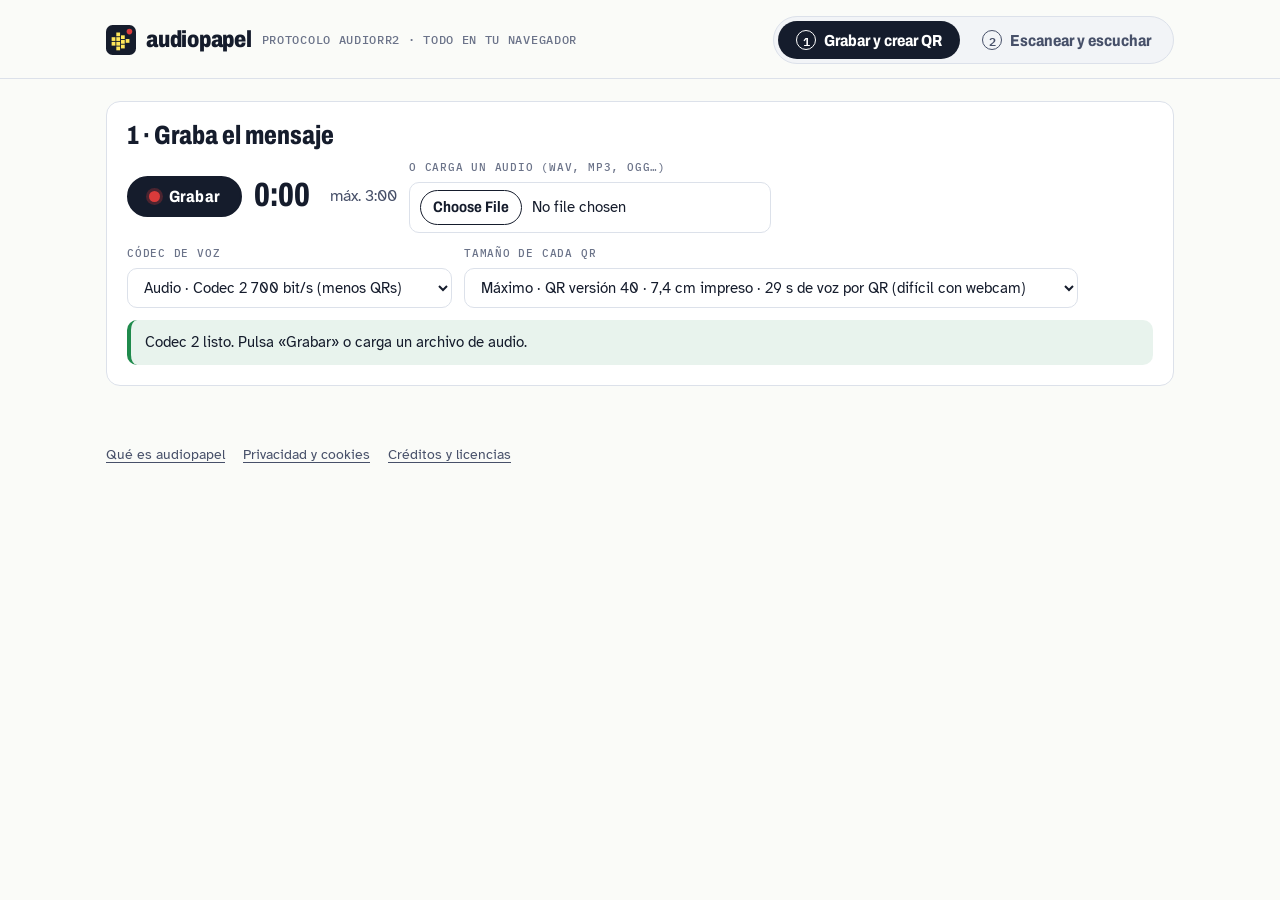
==== commit 99a5d8ff: "Protocolo v3 (AP3): más voz en cada QR - Corrección de errores L en vez de M: un 27 % más de sitio. " ====
--- a/audio_en_papel.html
+++ b/audio_en_papel.html
@@ -62,12 +62,21 @@
          texto → inflate → mostrar en pantalla → voz sintética
 
    PROTOCOLO (una línea de texto dentro de cada QR)
+      AP3:[ID]:[BLOQUE]:[TOTAL]:[CODEC]:[DATOS_EN_CIFRAS]        ← versión 3
       AUDIORR2:[ID]:[BLOQUE]:[TOTAL]:[CODEC]:[DATOS_BASE32]      ← versión 2
       AUDIORR:[ID]:[BLOQUE]:[TOTAL]:[CODEC]:[DATOS_BASE64]       ← versión 1
-        La versión 2 es la que genera esta aplicación: todo en MAYÚSCULAS,
-        cifras y ':', para que el QR use su modo ALFANUMÉRICO, que guarda
-        cada carácter en 5,5 bits en vez de 8. Cabe un 22 % más de voz por
-        QR. La versión 1 se sigue leyendo, para no inutilizar lo ya impreso.
+        Los QR se generan con la versión 3. Un QR puede partir su contenido
+        en TRAMOS, cada uno en el modo que más le convenga, y aprovechamos eso
+        al máximo:
+           HTTPS://AUDIOPAPEL.COM/   modo alfanumérico (5,5 bits por carácter)
+           #                         modo byte (el '#' no existe en los otros)
+           AP3:ID:N:TOTAL:CODEC:     modo alfanumérico
+           0482915…                  modo NUMÉRICO (3,33 bits por cifra)
+        La dirección corta lleva a la portada, que reenvía a la herramienta.
+        CODEC va abreviado: 12 = C2-1200, 7 = C2-700, Z = TXT-Z, T = TXT.
+        Los enlaces para WhatsApp siguen saliendo en versión 2 (más cortos
+        en caracteres). Las versiones 1 y 2 se siguen leyendo, para no
+        inutilizar lo ya impreso.
         ID      6 caracteres aleatorios: identifica el mensaje. Si el receptor
                 ve un ID nuevo, olvida lo anterior y empieza de cero.
         BLOQUE  número de este trozo, empezando en 1.
@@ -75,7 +84,8 @@
         CODEC   con qué descomprimir los bytes:
                   "C2-1200" / "C2-700"  → audio comprimido con Codec 2
                   "TXT-Z" / "TXT"       → texto (comprimido con deflate o plano)
-        DATOS   el trozo de mensaje comprimido: Base32 (v2) o Base64 (v1).
+        DATOS   el trozo de mensaje comprimido: cifras (v3), Base32 (v2)
+                o Base64 (v1).
 
    ESTE ARCHIVO ES AUTOSUFICIENTE: no necesita Internet.  Al final del
    archivo van incrustadas las tres librerías que usa:
@@ -388,17 +398,19 @@
       <div class="fila" style="margin-top:12px">
         <label>Códec de voz
           <select id="sel-codec">
-            <option value="C2-1200" selected>Audio · Codec 2 1200 bit/s (mejor calidad)</option>
-            <option value="C2-700">Audio · Codec 2 700 bit/s (menos QRs)</option>
+            <option value="C2-1200">Audio · Codec 2 1200 bit/s (mejor calidad)</option>
+            <option value="C2-700" selected>Audio · Codec 2 700 bit/s (menos QRs)</option>
             <option value="TXT-Z">Texto · dictado + voz sintética (1 solo QR)</option>
           </select>
         </label>
         <label>Tamaño de cada QR
+          <!-- Los segundos de voz por QR los añade actualizarEtiquetasTamano()
+               según el códec elegido. data-nota va al final, entre paréntesis. -->
           <select id="sel-tamano">
-            <option value="23">Pequeño · QR versión 23 · 4,7 cm impreso (fácil de leer, más QRs)</option>
+            <option value="23" data-nota="fácil de leer, más QRs">Pequeño · QR versión 23 · 4,7 cm impreso</option>
             <option value="29">Medio · QR versión 29 · 5,6 cm impreso</option>
-            <option value="35" selected>Grande · QR versión 35 · 6,6 cm impreso</option>
-            <option value="40">Máximo · QR versión 40 · 7,4 cm impreso (difícil con webcam)</option>
+            <option value="35">Grande · QR versión 35 · 6,6 cm impreso</option>
+            <option value="40" data-nota="difícil con webcam" selected>Máximo · QR versión 40 · 7,4 cm impreso</option>
           </select>
         </label>
       </div>
@@ -551,8 +563,10 @@
  * Hay dos versiones del protocolo y el receptor entiende las dos; cada una
  * dice cómo vienen escritos los datos y cómo comprobar que están bien.
  */
-const PROTOCOLO = 'AUDIORR2';                      // la que generamos
+const PROTOCOLO = 'AP3';                           // la de los QR que generamos
+const PROTOCOLO_ENLACE = 'AUDIORR2';               // la de «Enviar como enlace»
 const VERSIONES_PROTOCOLO = {
+  'AP3':      { codificacion: 'numerico', patron: /^[0-9]+$/, codecAbreviado: true },
   'AUDIORR2': { codificacion: 'base32', patron: /^[A-Z2-7]+$/ },
   'AUDIORR':  { codificacion: 'base64', patron: /^[A-Za-z0-9+/]+=*$/ },
 };
@@ -570,11 +584,16 @@
  * Los de texto no llevan modo: el dato es la frase comprimida con deflate.
  */
 const CODECS = {
-  'C2-1200': { tipo: 'audio', modo: 5, bps: 1200, etiqueta: 'Codec 2 · 1200 bit/s' },
-  'C2-700':  { tipo: 'audio', modo: 8, bps: 700,  etiqueta: 'Codec 2 · 700 bit/s'  },
-  'TXT-Z':   { tipo: 'texto', etiqueta: 'Texto comprimido (deflate) + voz sintética' },
-  'TXT':     { tipo: 'texto', etiqueta: 'Texto plano + voz sintética' },
+  'C2-1200': { tipo: 'audio', modo: 5, bps: 1200, bytesPorSegundo: 150, corto: '12', etiqueta: 'Codec 2 · 1200 bit/s' },
+  'C2-700':  { tipo: 'audio', modo: 8, bps: 700,  bytesPorSegundo: 100, corto: '7',  etiqueta: 'Codec 2 · 700 bit/s'  },
+  'TXT-Z':   { tipo: 'texto', corto: 'Z', etiqueta: 'Texto comprimido (deflate) + voz sintética' },
+  'TXT':     { tipo: 'texto', corto: 'T', etiqueta: 'Texto plano + voz sintética' },
 };
+// bytesPorSegundo: 25 tramas por segundo × 6 bytes (1200) o × 4 bytes (700:
+// sus 28 bits por trama ocupan 4 bytes enteros).
+
+/** Nombre abreviado de la cabecera v3 ("7") → clave del códec ("C2-700"). */
+const CODEC_POR_ABREVIATURA = Object.fromEntries(Object.entries(CODECS).map(([clave, c]) => [c.corto, clave]));
 
 /** Idioma del dictado y de la voz sintética. */
 const IDIOMA = 'es-ES';
@@ -668,7 +687,7 @@
 }
 
 /* =====================================================================
-   2 · UTILIDADES: Base32/Base64, capacidad del QR, WAV, audio
+   2 · UTILIDADES: Base32/cifras/Base64, capacidad del QR, WAV, audio
    ===================================================================== */
 
 /* ---------------------------------------------------------------------
@@ -722,41 +741,112 @@
 }
 
 /* ---------------------------------------------------------------------
+   DATOS EN CIFRAS: el modo NUMÉRICO del QR (versión 3 del protocolo)
+   ---------------------------------------------------------------------
+   El modo numérico solo admite 0-9, pero mete 3 cifras en 10 bits: 3,33
+   bits por cifra, casi sin desperdicio (una cifra "vale" log2(10) = 3,32).
+   Para escribir bytes con cifras juntamos 22 bytes (un número de 176 bits)
+   y lo escribimos en decimal: salen 53 cifras (10⁵³ > 2¹⁷⁶).
+       Base32 en modo alfanumérico: 1 byte → 1,60 car. × 5,5  = 8,80 bits
+       Cifras en modo numérico    : 1 byte → 2,41 cif. × 3,33 = 8,05 bits
+       Binario en modo byte       : 1 byte →                    8,00 bits
+   Casi como meter los bytes a pelo, pero en un enlace que cualquier cámara
+   entiende: solo cifras, nada que un navegador pueda malinterpretar.
+   Un trozo final más corto (m bytes) ocupa las cifras justas para escribir
+   256^m − 1; cada m da una longitud distinta, así que el lector sabe
+   cuántos bytes eran. Si una longitud no cuadra, al QR le falta un trozo.
+   Los números de 176 bits no caben en un Number de JavaScript: usamos
+   BigInt (enteros de tamaño ilimitado, se escriben con 'n' al final).
+   --------------------------------------------------------------------- */
+const BYTES_POR_TROZO = 22;
+
+/** Cifras necesarias para m bytes: las que tiene 256^m − 1 escrito en decimal. */
+const CIFRAS_PARA_BYTES = Array.from({ length: BYTES_POR_TROZO + 1 },
+  (_, m) => m === 0 ? 0 : (256n ** BigInt(m) - 1n).toString().length);
+const CIFRAS_POR_TROZO = CIFRAS_PARA_BYTES[BYTES_POR_TROZO];          // 53
+
+/** Uint8Array → texto de cifras. */
+function bytesACifras(bytes) {
+  let salida = '';
+  for (let i = 0; i < bytes.length; i += BYTES_POR_TROZO) {
+    const trozo = bytes.subarray(i, i + BYTES_POR_TROZO);
+    let n = 0n;
+    for (const b of trozo) n = n * 256n + BigInt(b);
+    salida += n.toString().padStart(CIFRAS_PARA_BYTES[trozo.length], '0');
+  }
+  return salida;
+}
+
+/** Texto de cifras → Uint8Array. */
+function cifrasABytes(texto) {
+  const resto = texto.length % CIFRAS_POR_TROZO;
+  const bytesResto = resto === 0 ? 0 : CIFRAS_PARA_BYTES.indexOf(resto);
+  if (bytesResto < 0) throw new Error('Datos cortados: la longitud no cuadra.');
+  const bytes = new Uint8Array(Math.floor(texto.length / CIFRAS_POR_TROZO) * BYTES_POR_TROZO + bytesResto);
+  let j = 0;
+  for (let i = 0; i < texto.length; i += CIFRAS_POR_TROZO) {
+    const cifras = texto.slice(i, i + CIFRAS_POR_TROZO);
+    const m = cifras.length === CIFRAS_POR_TROZO ? BYTES_POR_TROZO : bytesResto;
+    let n = BigInt(cifras);
+    if (n >= 256n ** BigInt(m)) throw new Error('Datos no válidos.');
+    for (let k = m - 1; k >= 0; k--) { bytes[j + k] = Number(n & 255n); n >>= 8n; }
+    j += m;
+  }
+  return bytes;
+}
+
+/** ¿Es posible esta cantidad de cifras en un bloque? (los intermedios van con trozos enteros) */
+function longitudCifrasValida(longitud, esElUltimo) {
+  const resto = longitud % CIFRAS_POR_TROZO;
+  return resto === 0 || (esElUltimo && CIFRAS_PARA_BYTES.includes(resto));
+}
+
+/** Texto de los QR → bytes, según la codificación que anuncia la cabecera. */
+const DECODIFICADORES = { numerico: cifrasABytes, base32: base32ABytes, base64: base64ABytes };
+
+/* ---------------------------------------------------------------------
    ¿CUÁNTO CABE EN UN QR?  (cuentas del estándar ISO/IEC 18004)
    ---------------------------------------------------------------------
-   Cada versión de QR, con corrección de errores M, tiene un número fijo de
-   "palabras" de datos de 8 bits. Cada tramo de texto gasta:
+   Cada versión de QR, según su nivel de corrección de errores, tiene un
+   número fijo de "palabras" de datos de 8 bits. Cada tramo gasta:
        4 bits de modo + un contador de longitud + los caracteres.
-   Con eso calculamos exactamente cuántos caracteres de datos caben, en vez
-   de ir probando: así cada QR se llena hasta el último carácter.
+   Con eso calculamos exactamente cuántas cifras de datos caben, en vez de
+   ir probando: así cada QR se llena hasta la última cifra.
+   NIVEL DE CORRECCIÓN L: el QR guarda copias "de repuesto" (Reed-Solomon)
+   para leerse aunque le falte un trozo. Usamos L, que recupera ~7 % del
+   código. M recuperaría ~15 %, pero con L cabe un 27 % más de voz (en la
+   versión 40: 2.956 palabras frente a 2.334). El lector no necesita saber
+   cuál se usó: el propio QR lo lleva escrito junto a las esquinas.
    --------------------------------------------------------------------- */
-const PALABRAS_DATOS_M = [16, 28, 44, 64, 86, 108, 124, 154, 182, 216, 254, 290, 334, 365,
-  415, 453, 507, 563, 627, 669, 714, 782, 860, 914, 1000, 1062, 1128, 1193, 1267, 1373, 1455,
-  1541, 1631, 1725, 1812, 1914, 1992, 2102, 2216, 2334];
-
-/** Bits de un tramo en modo Byte (la URL). */
-function bitsModoByte(longitud, version) {
-  return 4 + (version < 10 ? 8 : 16) + 8 * longitud;
+const CORRECCION = 'L';
+const PALABRAS_DATOS_L = [19, 34, 55, 80, 108, 136, 156, 194, 232, 274, 324, 370, 428, 461,
+  523, 589, 647, 721, 795, 861, 932, 1006, 1094, 1174, 1276, 1370, 1468, 1531, 1631, 1735,
+  1843, 1955, 2071, 2191, 2306, 2434, 2566, 2702, 2812, 2956];
+
+/** Bits que ocupa un tramo de "longitud" caracteres en ese modo y versión. */
+function bitsTramo(modo, longitud, version) {
+  const grupo = version < 10 ? 0 : version < 27 ? 1 : 2;       // el contador crece con la versión
+  switch (modo) {
+    case 'Numeric':      return 4 + [10, 12, 14][grupo] + 10 * Math.floor(longitud / 3) + [0, 4, 7][longitud % 3];
+    case 'Alphanumeric': return 4 + [9, 11, 13][grupo] + 11 * Math.floor(longitud / 2) + 6 * (longitud % 2);
+    default:             return 4 + [8, 16, 16][grupo] + 8 * longitud;              // 'Byte'
+  }
 }
 
-/** Bits de un tramo en modo alfanumérico (cabecera + datos). */
-function bitsModoAlfanumerico(longitud, version) {
-  const contador = version < 10 ? 9 : version < 27 ? 11 : 13;
-  return 4 + contador + 11 * Math.floor(longitud / 2) + 6 * (longitud % 2);
-}
-
-/** Máximo de caracteres alfanuméricos que caben tras la URL en esa versión. */
-function capacidadAlfanumerica(version, prefijo) {
-  const disponibles = PALABRAS_DATOS_M[version - 1] * 8
-    - (prefijo ? bitsModoByte(new TextEncoder().encode(prefijo).length, version) : 0);
+/** Máximo de cifras que caben en esa versión detrás de los tramos fijos (dirección + cabecera). */
+function capacidadCifras(version, tramosFijos) {
+  let disponibles = PALABRAS_DATOS_L[version - 1] * 8;
+  for (const [texto, modo] of tramosFijos) {
+    disponibles -= bitsTramo(modo, new TextEncoder().encode(texto).length, version);
+  }
   let n = 0;
-  while (bitsModoAlfanumerico(n + 1, version) <= disponibles) n++;
+  while (bitsTramo('Numeric', n + 1, version) <= disponibles) n++;
   return n;
 }
 
 /**
  * Texto Base64 → Uint8Array. Solo hace falta para LEER los QR de la
- * versión 1 del protocolo; los nuevos se escriben en Base32.
+ * versión 1 del protocolo; los nuevos se escriben en cifras (y Base32).
  */
 function base64ABytes(b64) {
   const binario = atob(b64);
@@ -1208,7 +1298,7 @@
   $('btn-grabar').classList.remove('grabando');
 }
 
-$('sel-codec').addEventListener('change', () => { pararDictado(); actualizarModo(); });
+$('sel-codec').addEventListener('change', () => { pararDictado(); actualizarModo(); actualizarEtiquetasTamano(); });
 $('texto-mensaje').addEventListener('input', actualizarCuentaTexto);
 $('btn-probar-voz').addEventListener('click', () => {
   const t = $('texto-mensaje').value.trim();
@@ -1307,7 +1397,7 @@
       ['Palabras', palabras],
       ['Texto', crudo + ' B'],
       ['Comprimido', bytes.length + ' B'],
-      ['Base32', bytesABase32(bytes).length + ' car.'],
+      ['Cifras', bytesACifras(bytes).length],
       ['Compresión', (crudo / bytes.length).toFixed(1) + ' : 1'],
       ['Códigos QR', bloquesGenerados.length],
     ].map(([k, v]) => `<div><b>${v}</b><span>${k}</span></div>`).join('');
@@ -1346,7 +1436,7 @@
     mensajeGenerado = { bytes, codec: claveCodec };
     ocultarEnlace('emisor');
 
-    // Bytes → Base32 → bloques → QRs
+    // Bytes → cifras → bloques → QRs
     const id = generarId();
     bloquesGenerados = trocearEnBloques(bytes, id, claveCodec, versionQR);
     pintarQRs(bloquesGenerados);
@@ -1358,7 +1448,7 @@
       ['Duración', formatoTiempo(duracion)],
       ['PCM 8 kHz', (bytesPcm / 1024).toFixed(1) + ' KB'],
       ['Codec 2', (bytes.length / 1024).toFixed(1) + ' KB'],
-      ['Base32', (bytesABase32(bytes).length / 1024).toFixed(1) + ' KB'],
+      ['Cifras', (bytesACifras(bytes).length / 1000).toFixed(1) + ' mil'],
       ['Compresión', (bytesPcm / bytes.length).toFixed(0) + ' : 1'],
       ['Códigos QR', bloquesGenerados.length],
     ].map(([k, v]) => `<div><b>${v}</b><span>${k}</span></div>`).join('');
@@ -1428,31 +1518,68 @@
 }
 
 /**
- * Pasa los bytes a Base32, los parte en bloques y les pone la cabecera.
+ * Tramos del QR que van ANTES de la cabecera: la dirección y el '#'.
+ * Para gastar poco, el QR no lleva la dirección completa de la herramienta
+ * (https://audiopapel.com/audio_en_papel.html, 43 caracteres en modo Byte)
+ * sino la de la CARPETA en mayúsculas, que cabe en el modo alfanumérico:
+ *     HTTPS://AUDIOPAPEL.COM/
+ * El protocolo y el dominio no distinguen mayúsculas, así que es la misma
+ * dirección. Abre la portada (index.html), y la portada, al ver "#AP3:",
+ * reenvía a la herramienta. En un servidor de pruebas con carpeta (por
+ * ejemplo /AUDIOPAPEL/) esto exige que el servidor no distinga mayúsculas
+ * en las rutas, como IIS. Si la dirección tuviera algún carácter que el
+ * modo alfanumérico no admite, usamos la dirección completa en modo Byte.
+ * El '#' tampoco existe en el alfanumérico: va solo, en un tramo Byte.
+ */
+function tramosDeLaDireccion() {
+  const pagina = new URL(direccionDeEstaPagina());
+  const carpeta = (pagina.origin + pagina.pathname.replace(/[^/]*$/, '')).toUpperCase();
+  if (/^[0-9A-Z $%*+\-./:]+$/.test(carpeta)) return [[carpeta, 'Alphanumeric'], ['#', 'Byte']];
+  return [[pagina.href.split('#')[0] + '#', 'Byte']];
+}
+
+/**
+ * Pasa los bytes a cifras, los parte en bloques y les pone la cabecera.
  * "versionQR" es el tamaño de QR elegido (23, 29, 35 ó 40): calculamos
- * cuántos caracteres de datos caben en esa versión después de la URL y la
- * cabecera (con 3 dígitos para bloque y total, el peor caso) y llenamos
- * cada QR hasta ahí. Cada bloque guarda aparte:
- *   · prefijo: la URL, que irá en modo Byte (lleva minúsculas);
- *   · carga:   cabecera + datos, que irá en modo alfanumérico.
+ * cuántas cifras caben en esa versión después de la dirección y la cabecera
+ * y llenamos cada QR hasta ahí. Cada bloque guarda sus TRAMOS, cada uno con
+ * su modo, para que pintarQRs los meta tal cual en el QR:
+ *     dirección (alfanumérico) · '#' (byte) · cabecera (alfanumérico) · datos (numérico)
  */
 function trocearEnBloques(bytes, id, claveCodec, versionQR) {
   // Cada QR es un ENLACE a la herramienta y los datos viajan detrás del '#'.
   // Lo que va tras el '#' (el "fragmento") no se envía nunca al servidor: se
   // queda en el navegador, así que el mensaje sigue siendo privado y no hay
   // límite de longitud por parte del servidor.
-  const prefijo = direccionDeEstaPagina() + '#';
-  const datosBase32 = bytesABase32(bytes);
-  const cabeceraPeorCaso = `${PROTOCOLO}:${id}:999:999:${claveCodec}:`.length;
-  const datosPorBloque = Math.max(50, capacidadAlfanumerica(versionQR, prefijo) - cabeceraPeorCaso);
-  const total = Math.ceil(datosBase32.length / datosPorBloque);
-  const bloques = [];
-  for (let n = 1; n <= total; n++) {
-    const datos = datosBase32.slice((n - 1) * datosPorBloque, n * datosPorBloque);
-    const carga = `${PROTOCOLO}:${id}:${n}:${total}:${claveCodec}:${datos}`;
-    bloques.push({ id, numero: n, total, prefijo, carga, texto: prefijo + carga });
+  const direccion = tramosDeLaDireccion();
+  const codec = CODECS[claveCodec].corto;
+  const cifras = bytesACifras(bytes);
+  // El número de bloque y el total ocupan sitio en la cabecera, y el total
+  // depende de cuánto quepa en cada QR: probamos con 1 cifra (hasta 9 QR),
+  // luego con 2 (hasta 99)… y nos quedamos con la primera que cuadre.
+  for (let digitos = 1; ; digitos++) {
+    const cabeceraPeorCaso = `${PROTOCOLO}:${id}:${'9'.repeat(digitos)}:${'9'.repeat(digitos)}:${codec}:`;
+    const cabe = capacidadCifras(versionQR, [...direccion, [cabeceraPeorCaso, 'Alphanumeric']]);
+    // Cortamos siempre en trozos enteros de 53 cifras (22 bytes).
+    const porBloque = Math.max(CIFRAS_POR_TROZO, cabe - cabe % CIFRAS_POR_TROZO);
+    const total = Math.max(1, Math.ceil(cifras.length / porBloque));
+    if (String(total).length > digitos) continue;
+    const bloques = [];
+    for (let n = 1; n <= total; n++) {
+      const datos = cifras.slice((n - 1) * porBloque, n * porBloque);
+      const cabecera = `${PROTOCOLO}:${id}:${n}:${total}:${codec}:`;
+      const tramos = [...direccion, [cabecera, 'Alphanumeric'], [datos, 'Numeric']];
+      bloques.push({ id, numero: n, total, codec: claveCodec, tramos, texto: tramos.map(t => t[0]).join('') });
+    }
+    return bloques;
   }
-  return bloques;
+}
+
+/** Bytes de mensaje que caben en UN QR lleno de esa versión (para los desplegables). */
+function bytesPorQR(versionQR, claveCodec) {
+  const cabecera = `${PROTOCOLO}:XXXXXX:99:99:${CODECS[claveCodec].corto}:`;
+  const cabe = capacidadCifras(versionQR, [...tramosDeLaDireccion(), [cabecera, 'Alphanumeric']]);
+  return Math.floor(cabe / CIFRAS_POR_TROZO) * BYTES_POR_TROZO;
 }
 
 /* ---------- Tamaño al imprimir ----------
@@ -1476,10 +1603,9 @@
   const contenedor = $('tarjetas-qr');
   contenedor.innerHTML = '';
   for (const b of bloques) {
-    // Nivel de corrección M (15 %): buen equilibrio entre capacidad y robustez.
-    const qr = qrcode(0, 'M');                         // 0 = la versión más pequeña en la que quepa
-    if (b.prefijo) qr.addData(b.prefijo, 'Byte');      // la URL lleva minúsculas: modo Byte
-    qr.addData(b.carga, 'Alphanumeric');               // cabecera + Base32: modo alfanumérico
+    // Nivel de corrección L (7 %): el que deja más sitio para la voz.
+    const qr = qrcode(0, CORRECCION);                  // 0 = la versión más pequeña en la que quepa
+    for (const [texto, modo] of b.tramos) qr.addData(texto, modo);   // cada tramo en su modo
     qr.make();
     // El ID lo guardamos aparte al trocear: sacarlo partiendo el texto por
     // ':' falla en cuanto el QR empieza por "https:".
@@ -1493,12 +1619,13 @@
     titulo.textContent = `Código ${b.numero} de ${b.total}`;
     const pie = document.createElement('div');
     pie.className = 'pie';
-    pie.textContent = `ID ${b.id} · ${b.texto.length} caracteres · QR versión ${version} · ${(lado / 10).toFixed(1).replace('.', ',')} cm`;
+    pie.textContent = `ID ${b.id} · ${b.texto.length} caracteres · QR versión ${version}-${CORRECCION} · ${(lado / 10).toFixed(1).replace('.', ',')} cm`;
     tarjeta.appendChild(titulo);
     tarjeta.insertAdjacentHTML('beforeend', qr.createSvgTag({ cellSize: 2, margin: MARGEN_QR, scalable: true }));
     tarjeta.appendChild(pie);
     contenedor.appendChild(tarjeta);
   }
+  if (bloques.length) actualizarEtiquetasTamano(bloques[0].codec);
 }
 
 $('btn-imprimir').addEventListener('click', () => window.print());
@@ -1512,13 +1639,17 @@
    Los datos van detrás del '#', así que tampoco llegan nunca al servidor.
    Lleva un ID NUEVO: si alguien tenía a medias la serie de QR del mismo
    mensaje, el enlace no se mezcla con esos bloques.
+   Va en Base32 (versión 2), no en cifras como los QR: en un enlace lo que
+   cuenta son los CARACTERES (WhatsApp corta a los 65.536), y Base32 usa
+   1,6 caracteres por byte frente a 2,4 de las cifras. 3 minutos a 1200
+   bit/s en cifras ya no cabrían en un solo mensaje de WhatsApp.
    ------------------------------------------------------------------ */
 
 /** WhatsApp no admite mensajes más largos (Telegram corta a los 4096). */
 const MAX_CARACTERES_WHATSAPP = 65536;
 
 function enlaceDelMensaje({ bytes, codec }) {
-  return `${direccionDeEstaPagina()}#${PROTOCOLO}:${generarId()}:1:1:${codec}:${bytesABase32(bytes)}`;
+  return `${direccionDeEstaPagina()}#${PROTOCOLO_ENLACE}:${generarId()}:1:1:${codec}:${bytesABase32(bytes)}`;
 }
 
 function ocultarEnlace(lado) {
@@ -1615,6 +1746,30 @@
 $('sel-tamano-resultado').innerHTML = $('sel-tamano').innerHTML;
 $('sel-tamano-resultado').value = $('sel-tamano').value;
 
+/* ---------- Segundos de voz que caben en un QR ----------
+   Cada opción de tamaño dice cuánta voz cabe en UN código de ese tamaño con
+   el códec elegido: bytes que caben ÷ bytes por segundo del códec. El de
+   arriba sigue al desplegable de códec; el de «Imprimir», al códec del
+   mensaje ya generado. En modo texto no se pone nada: no hay segundos. */
+function actualizarEtiquetasTamano(codecResultado) {
+  const pintar = (select, claveCodec) => {
+    const codec = CODECS[claveCodec];
+    for (const opcion of select.options) {
+      if (!opcion.dataset.base) opcion.dataset.base = opcion.textContent;
+      let texto = opcion.dataset.base;
+      if (codec && codec.tipo === 'audio') {
+        const segundos = bytesPorQR(parseInt(opcion.value, 10), claveCodec) / codec.bytesPorSegundo;
+        texto += ` · ${segundos.toLocaleString('es-ES', { maximumFractionDigits: segundos < 10 ? 1 : 0 })} s de voz por QR`;
+      }
+      if (opcion.dataset.nota) texto += ` (${opcion.dataset.nota})`;
+      opcion.textContent = texto;
+    }
+  };
+  pintar($('sel-tamano'), $('sel-codec').value);
+  pintar($('sel-tamano-resultado'), codecResultado || (mensajeGenerado ? mensajeGenerado.codec : $('sel-codec').value));
+}
+actualizarEtiquetasTamano();
+
 function cambiarTamanoQR(version) {
   $('sel-tamano').value = version;
   $('sel-tamano-resultado').value = version;
@@ -1665,14 +1820,20 @@
   const version = VERSIONES_PROTOCOLO[partes[0]];
   if (!version) throw new Error('Este QR no pertenece a Audio en Papel.');
   if (partes.length < 6) throw new Error('Cabecera incompleta: se esperaban 6 campos.');
-  const [, id, numeroTxt, totalTxt, codec] = partes;
+  const [, id, numeroTxt, totalTxt, codecTxt] = partes;
+  const codec = version.codecAbreviado ? CODEC_POR_ABREVIATURA[codecTxt] : codecTxt;
   const numero = parseInt(numeroTxt, 10);
   const total = parseInt(totalTxt, 10);
   const datos = partes.slice(5).join(':');
   if (!/^[A-Z0-9]{6}$/.test(id)) throw new Error('ID de mensaje no válido.');
   if (!(total >= 1 && numero >= 1 && numero <= total)) throw new Error('Numeración de bloque incoherente.');
-  if (!CODECS[codec]) throw new Error('Códec desconocido: ' + codec);
+  if (!CODECS[codec]) throw new Error('Códec desconocido: ' + codecTxt);
   if (!version.patron.test(datos)) throw new Error(`Los datos no son ${version.codificacion} válido.`);
+  // En cifras, los bloques intermedios traen trozos enteros de 53 y el
+  // último una longitud posible: si no cuadra, al QR le falta un trozo.
+  if (version.codificacion === 'numerico' && !longitudCifrasValida(datos.length, numero === total)) {
+    throw new Error('Datos incompletos en este QR: vuelve a escanearlo.');
+  }
   return { id, numero, total, codec, datos, codificacion: version.codificacion };
 }
 
@@ -1851,7 +2012,7 @@
     // deshacemos la codificación de texto que traía la cabecera.
     let datos = '';
     for (let n = 1; n <= recepcion.total; n++) datos += recepcion.bloques.get(n);
-    const bytes = recepcion.codificacion === 'base32' ? base32ABytes(datos) : base64ABytes(datos);
+    const bytes = (DECODIFICADORES[recepcion.codificacion] || base64ABytes)(datos);
     mensajeRecibido = { bytes, codec: recepcion.codec };
 
     // ---- Modo TEXTO: descomprimir, mostrar y leer en voz alta ----
@@ -1958,12 +2119,12 @@
 
 /* ---------- Llegada por enlace ----------
    Si la página se ha abierto desde un QR-enlace, la dirección trae
-   "#AUDIORR:…". Lo procesamos como si lo hubiéramos escaneado nosotros y
+   "#AP3:…" (o "#AUDIORR2:…" en los enlaces y QR antiguos). Lo procesamos como si lo hubiéramos escaneado nosotros y
    limpiamos la barra de direcciones para que al recargar no se repita.
    ------------------------------------------------------------------ */
 function procesarLlegadaPorEnlace() {
   const carga = decodificarSeguro(location.hash.slice(1));
-  if (!/^AUDIORR2?:/.test(carga)) return false;     // v1 o v2 del protocolo
+  if (!/^(AP3|AUDIORR2?):/.test(carga)) return false;   // v3, v2 o v1 del protocolo
   cambiarPestana('receptor');
   procesarTextoQR(carga);
   history.replaceState(null, '', location.origin + location.pathname);
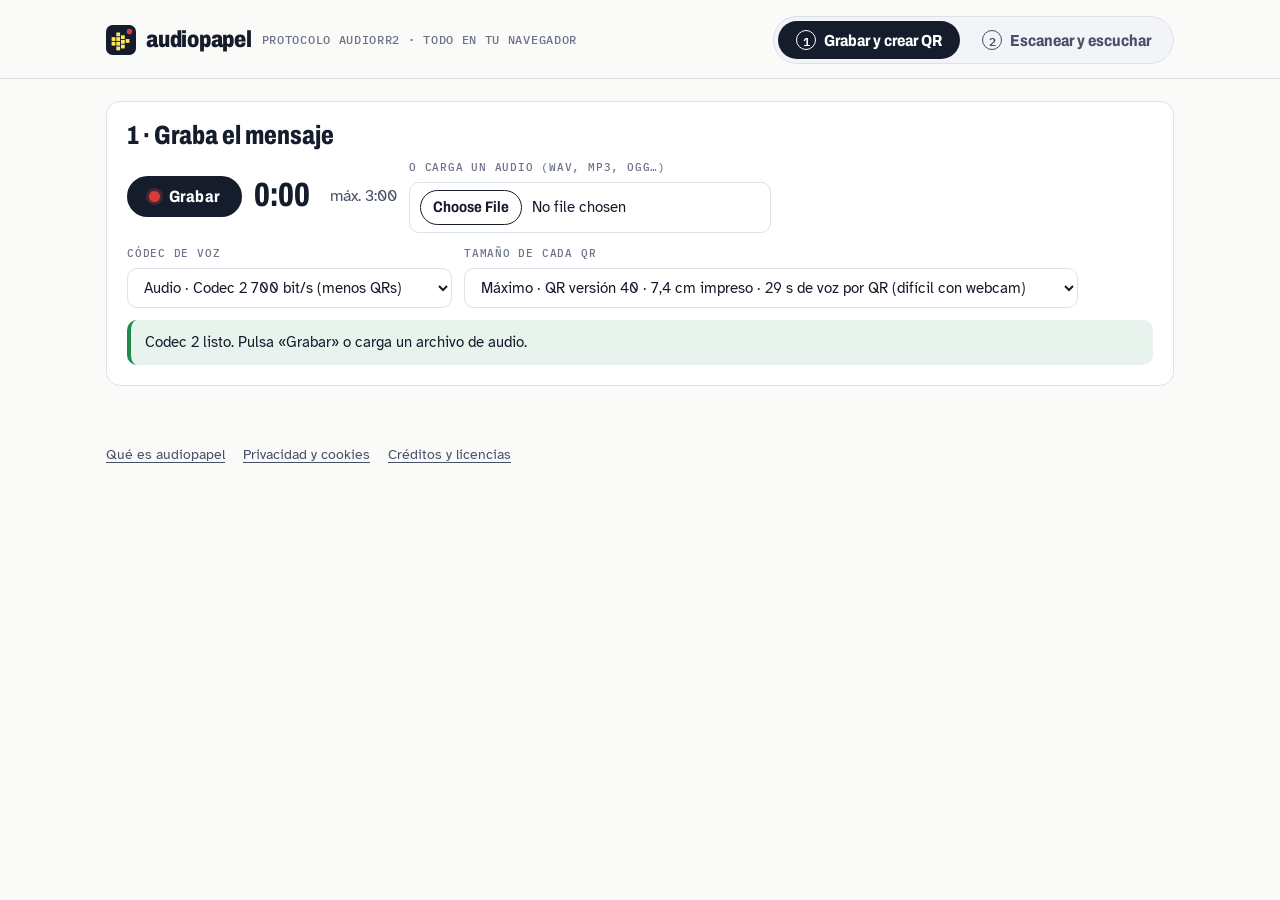
==== commit a1880d63: "QR v3: dirección corta en minúsculas Los QR llevaban HTTPS://AUDIOPAPEL.COM/# en mayúsculas para cab" ====
--- a/audio_en_papel.html
+++ b/audio_en_papel.html
@@ -68,9 +68,8 @@
         Los QR se generan con la versión 3. Un QR puede partir su contenido
         en TRAMOS, cada uno en el modo que más le convenga, y aprovechamos eso
         al máximo:
-           HTTPS://AUDIOPAPEL.COM/   modo alfanumérico (5,5 bits por carácter)
-           #                         modo byte (el '#' no existe en los otros)
-           AP3:ID:N:TOTAL:CODEC:     modo alfanumérico
+           https://audiopapel.com/#  modo byte (8 bits por carácter)
+           AP3:ID:N:TOTAL:CODEC:     modo alfanumérico (5,5 bits por carácter)
            0482915…                  modo NUMÉRICO (3,33 bits por cifra)
         La dirección corta lleva a la portada, que reenvía a la herramienta.
         CODEC va abreviado: 12 = C2-1200, 7 = C2-700, Z = TXT-Z, T = TXT.
@@ -1518,24 +1517,21 @@
 }
 
 /**
- * Tramos del QR que van ANTES de la cabecera: la dirección y el '#'.
+ * Tramo del QR que va ANTES de la cabecera: la dirección y el '#'.
  * Para gastar poco, el QR no lleva la dirección completa de la herramienta
- * (https://audiopapel.com/audio_en_papel.html, 43 caracteres en modo Byte)
- * sino la de la CARPETA en mayúsculas, que cabe en el modo alfanumérico:
- *     HTTPS://AUDIOPAPEL.COM/
- * El protocolo y el dominio no distinguen mayúsculas, así que es la misma
- * dirección. Abre la portada (index.html), y la portada, al ver "#AP3:",
- * reenvía a la herramienta. En un servidor de pruebas con carpeta (por
- * ejemplo /AUDIOPAPEL/) esto exige que el servidor no distinga mayúsculas
- * en las rutas, como IIS. Si la dirección tuviera algún carácter que el
- * modo alfanumérico no admite, usamos la dirección completa en modo Byte.
- * El '#' tampoco existe en el alfanumérico: va solo, en un tramo Byte.
+ * (https://audiopapel.com/audio_en_papel.html, 43 caracteres) sino la de
+ * la CARPETA, que abre la portada (index.html); la portada, al ver "#AP3:",
+ * reenvía a la herramienta:
+ *     https://audiopapel.com/#
+ * Va en MINÚSCULAS y en modo Byte a propósito. En mayúsculas cabría en el
+ * modo alfanumérico y ahorraría unos 5 bytes por QR, pero Android compara
+ * el esquema y el dominio de un enlace distinguiendo mayúsculas: una cámara
+ * que pasara "HTTPS://AUDIOPAPEL.COM/" tal cual no abriría la app, y quizá
+ * tampoco algún navegador. No vale la pena el riesgo por 0,05 s de voz.
  */
 function tramosDeLaDireccion() {
   const pagina = new URL(direccionDeEstaPagina());
-  const carpeta = (pagina.origin + pagina.pathname.replace(/[^/]*$/, '')).toUpperCase();
-  if (/^[0-9A-Z $%*+\-./:]+$/.test(carpeta)) return [[carpeta, 'Alphanumeric'], ['#', 'Byte']];
-  return [[pagina.href.split('#')[0] + '#', 'Byte']];
+  return [[pagina.origin + pagina.pathname.replace(/[^/]*$/, '') + '#', 'Byte']];
 }
 
 /**
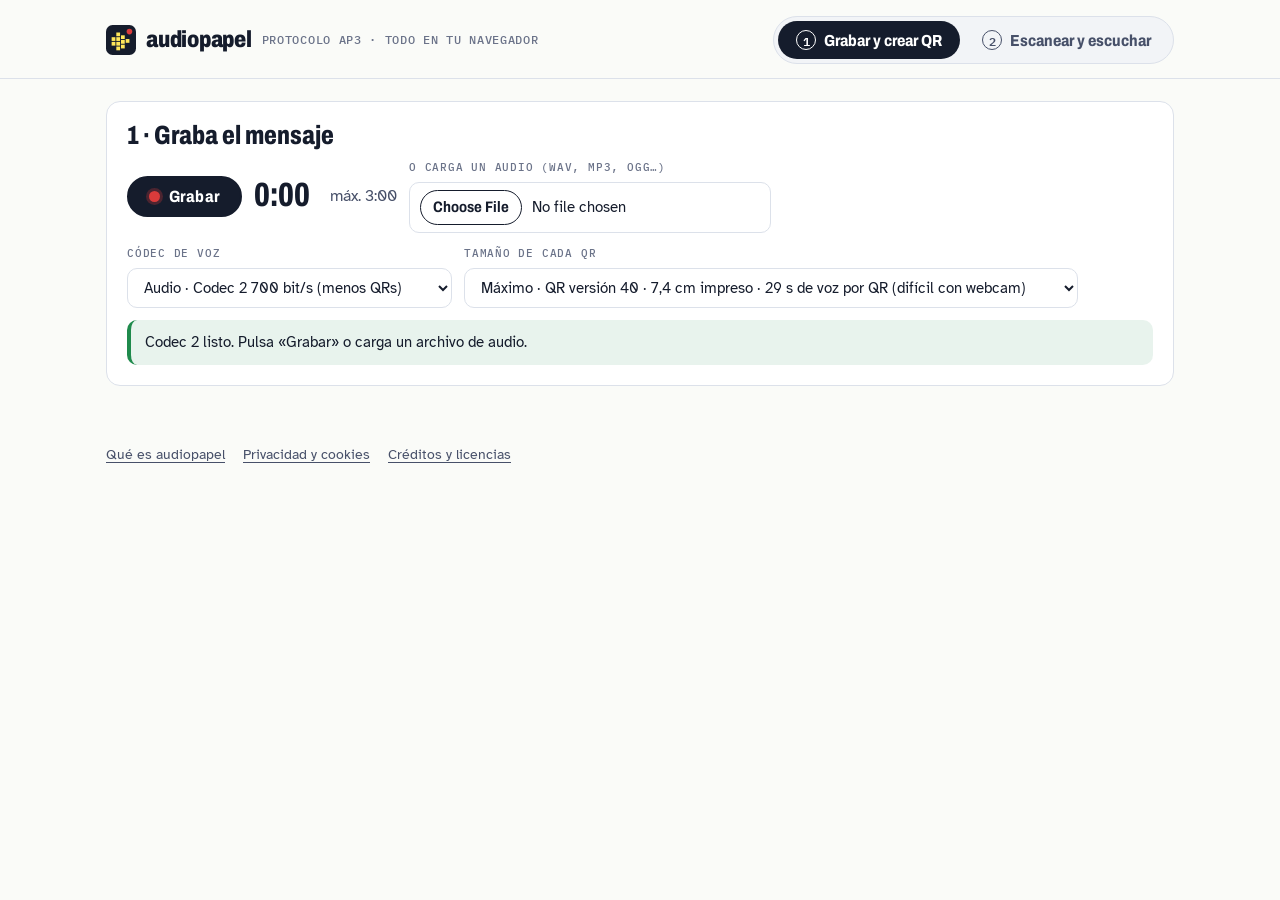
==== commit f331cd48: "Portada al día con la v3 y lector cómodo en el móvil Portada: - «Por dentro» explica la v3: trama AP" ====
--- a/audio_en_papel.html
+++ b/audio_en_papel.html
@@ -282,12 +282,23 @@
   .tarjeta-qr .pie { font-family: var(--f-mono); font-size: .7rem; color: #5A6278; margin-top: 10px; padding-top: 8px; border-top: 1.5px dashed #C9CFDA; }
 
   /* ---------- Receptor ---------- */
+  .txt-corto { display: none; }
+  @media (max-width: 560px) {
+    .botonera-lector { flex-wrap: nowrap; gap: 8px; }
+    .botonera-lector .boton { padding: 10px 13px; font-size: .95rem; white-space: nowrap; }
+    .botonera-lector #btn-camara { flex: 1; }
+    .botonera-lector .txt-largo { display: none; }
+    .botonera-lector .txt-corto { display: inline; }
+  }
   #visor { position: relative; width: 100%; max-width: 640px; margin: 16px auto 0; border-radius: var(--radio); overflow: hidden; background: #000; cursor: crosshair; }
   /* object-fit: contain evita que el vídeo se deforme si el contenedor no
      tiene la misma proporción que el sensor de la cámara. */
-  #visor video { display: block; width: 100%; height: auto; object-fit: contain; background: #000; }
-  /* Mira CUADRADA (un QR es cuadrado): el lado se mide sobre la ALTURA del
-     visor, así sigue siendo un cuadrado sea cual sea la proporción del vídeo. */
+  /* max-height: en un móvil en vertical la cámara da una imagen alta; sin
+     límite, el visor no cabría en la pantalla junto a los botones. */
+  #visor video { display: block; width: 100%; height: auto; max-height: 65vh; object-fit: contain; background: #000; }
+  /* Mira CUADRADA (un QR es cuadrado). Su lado lo pone ajustarMira() en JS:
+     el 88 % del lado CORTO de la imagen, sea la cámara horizontal o vertical
+     (la del móvil suele ser vertical). Esto de aquí es solo lo inicial. */
   #visor .mira {
     position: absolute; top: 50%; left: 50%; transform: translate(-50%, -50%);
     height: 88%; aspect-ratio: 1; border: 3px dashed rgba(255, 255, 255, .85);
@@ -368,7 +379,7 @@
         </svg>
         <b>audiopapel</b>
       </a>
-      <span class="protocolo">protocolo AUDIORR2 · todo en tu navegador</span>
+      <span class="protocolo">protocolo AP3 · todo en tu navegador</span>
     </h1>
     <nav class="pestanas" aria-label="Pestañas">
       <button id="btn-tab-emisor" class="activa" data-tab="emisor"><span class="n" aria-hidden="true">1</span>Grabar y crear QR</button>
@@ -465,12 +476,13 @@
 
     <div class="tarjeta">
       <h2>Escanea los códigos, en cualquier orden</h2>
-      <div class="fila">
+      <!-- En el móvil los tres botones van en UNA fila, con textos cortos:
+           si se apilaran, el visor de la cámara quedaría fuera de la pantalla. -->
+      <div class="fila botonera-lector">
         <button id="btn-camara" class="boton">Iniciar cámara</button>
-        <label>o sube una foto / imagen de un QR
-          <input type="file" id="archivo-imagen" accept="image/*">
-        </label>
-        <button id="btn-reiniciar" class="boton secundario">Empezar de cero</button>
+        <button id="btn-foto" class="boton secundario" title="Leer el QR de una foto o de una captura de pantalla"><span class="txt-largo">Subir foto de un QR</span><span class="txt-corto">Foto</span></button>
+        <input type="file" id="archivo-imagen" accept="image/*" hidden>
+        <button id="btn-reiniciar" class="boton secundario"><span class="txt-largo">Empezar de cero</span><span class="txt-corto">Reiniciar</span></button>
       </div>
       <div id="visor" style="display:none">
         <video id="video" playsinline autoplay muted></video>
@@ -2195,6 +2207,10 @@
   $('visor').style.display = '';
   $('controles-camara').style.display = '';
   $('btn-camara').textContent = 'Parar cámara';
+  // Que el visor se vea ENTERO sin tener que desplazar la página a mano
+  // (en el móvil queda por debajo de la pantalla). "nearest" no mueve nada
+  // si ya se ve completo.
+  $('visor').scrollIntoView({ behavior: 'smooth', block: 'nearest' });
 
   const pista = flujoCamara.getVideoTracks()[0];
   if (idDispositivo) localStorage.setItem(CLAVE_CAMARA, idDispositivo);
@@ -2399,6 +2415,23 @@
   return decodificarQR(ctx.getImageData(0, 0, lienzo.width, lienzo.height));
 }
 
+/**
+ * Mira = 88 % del lado corto de la imagen que se VE. Con object-fit: contain
+ * la imagen puede no llenar el <video> (quedan bandas negras): la escala es
+ * la menor de las dos. El cuadrado central es justo la zona que leerConJsQR
+ * analiza con más detalle.
+ */
+function ajustarMira() {
+  const video = $('video');
+  const escala = Math.min(video.clientWidth / video.videoWidth, video.clientHeight / video.videoHeight);
+  if (!(escala > 0 && isFinite(escala))) return;             // aún sin imagen
+  const lado = 0.88 * Math.min(video.videoWidth, video.videoHeight) * escala;
+  const mira = document.querySelector('#visor .mira');
+  mira.style.width = mira.style.height = lado + 'px';
+}
+new ResizeObserver(ajustarMira).observe($('video'));          // cambia el tamaño de la pantalla
+$('video').addEventListener('resize', ajustarMira);            // cambia la resolución de la cámara
+
 async function detenerCamara() {
   escaneando = false;
   sesionCamara++;                                 // cualquier bucle en marcha termina
@@ -2485,6 +2518,10 @@
     mostrarEstado($('estado-receptor'), 'No se pudo abrir la cámara: ' + (err.message || err) + '. Recuerda: hace falta HTTPS o localhost.', 'error');
   }
 });
+
+/* El selector de archivos del navegador va oculto: ocupa mucho y en el
+   móvil empujaba el visor fuera de la pantalla. Lo abre este botón. */
+$('btn-foto').addEventListener('click', () => $('archivo-imagen').click());
 
 /**
  * Leer un QR desde una foto o captura de pantalla. Probamos varios tamaños
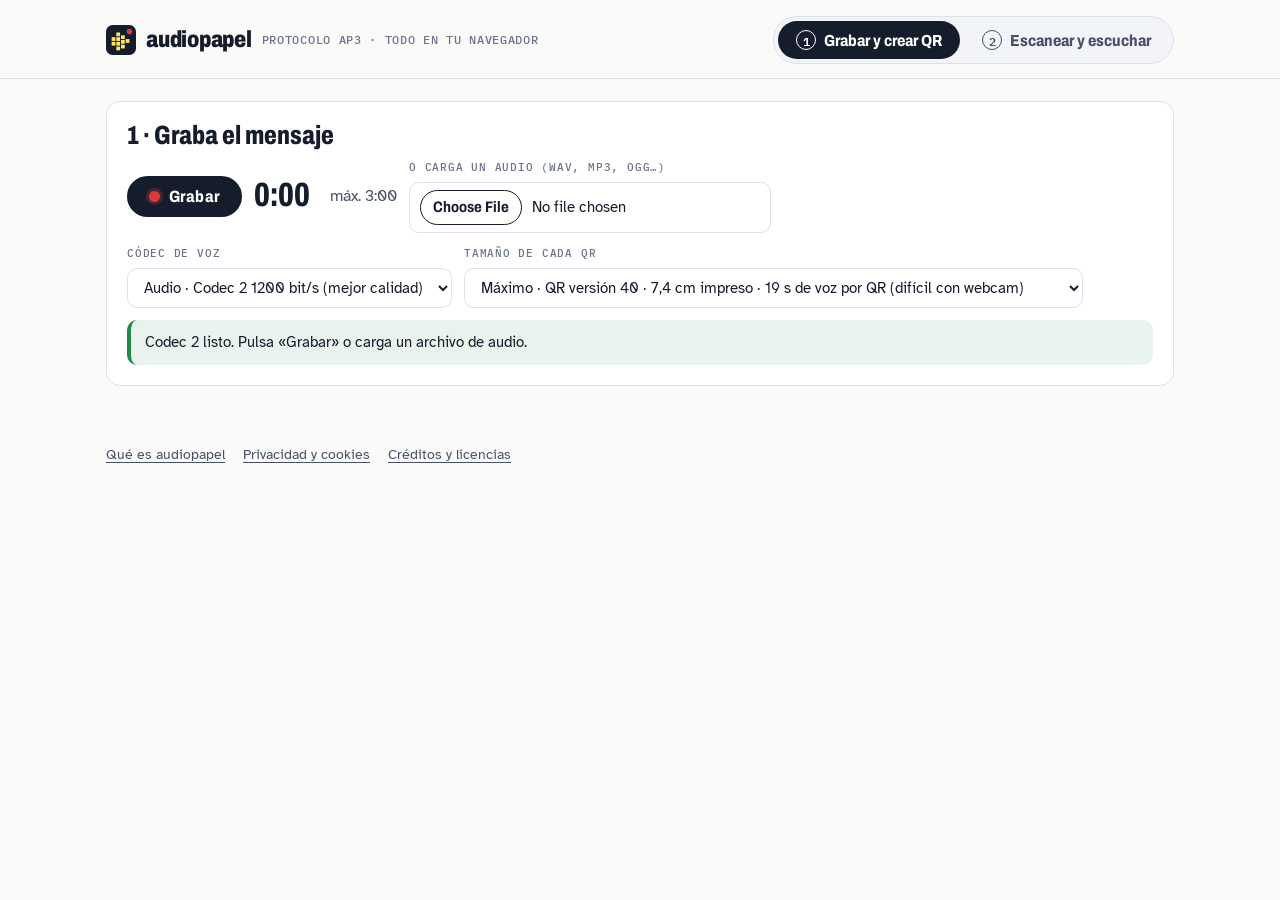
==== commit 4a95d361: "Instalar como app, funcionar sin conexión y 1200 bit/s por defecto - Service worker (sw.js, generado" ====
--- a/audio_en_papel.html
+++ b/audio_en_papel.html
@@ -21,6 +21,11 @@
 <link rel="icon" href="favicon.ico" sizes="any">
 <link rel="apple-touch-icon" href="apple-touch-icon.png">
 <link rel="manifest" href="site.webmanifest">
+<!-- iPhone/iPad: al añadirla a la pantalla de inicio, que se abra como una app
+     (sin la barra de Safari) y con este nombre bajo el icono. -->
+<meta name="apple-mobile-web-app-capable" content="yes">
+<meta name="mobile-web-app-capable" content="yes">
+<meta name="apple-mobile-web-app-title" content="audiopapel">
 <meta name="theme-color" content="#FAFBF8">
 <!-- Tipografías de audiopapel, desde el propio sitio. Si abres este archivo
      suelto o sin conexión, usa las del sistema y funciona exactamente igual:
@@ -194,6 +199,15 @@
   nav.pestanas button.activa { background: var(--tinta); color: var(--boton-texto); }
   nav.pestanas .n { font-family: var(--f-mono); font-size: .72rem; font-weight: 600; width: 20px; height: 20px; border-radius: 50%; display: inline-grid; place-items: center; border: 1.5px solid currentColor; }
   @media (max-width: 560px) { nav.pestanas { width: 100%; } nav.pestanas button { flex: 1; justify-content: center; padding: 9px 10px; font-size: .95rem; } }
+
+  /* Aviso «Instala audiopapel» (debajo de la cabecera) */
+  .aviso-instalar { background: var(--subrayado); border-bottom: 1px solid var(--borde); color: var(--tinta); }
+  .aviso-instalar .contenido { max-width: 1100px; margin: 0 auto; padding: 10px 16px; display: flex; align-items: center; gap: 12px; }
+  .aviso-instalar p { flex: 1; margin: 0; font-size: .95rem; line-height: 1.35; }
+  .aviso-instalar button.boton { padding: 8px 16px; font-size: .95rem; flex: none; }
+  .aviso-instalar button[hidden] { display: none; }             /* .boton fija display y anularía hidden */
+  .aviso-instalar .cerrar { flex: none; background: none; border: 0; padding: 6px 8px; font-size: 1.15rem; line-height: 1; color: inherit; cursor: pointer; border-radius: 8px; }
+  .aviso-instalar .cerrar:hover { background: rgba(0, 0, 0, .08); }
 
   main { max-width: 1100px; margin: 0 auto; padding: 22px 16px 40px; }
   section.pestana { display: none; }
@@ -388,6 +402,15 @@
   </div>
 </header>
 
+<!-- Aparece solo cuando se puede instalar (ver «Instalar como app» en el código). -->
+<div id="aviso-instalar" class="aviso-instalar" hidden>
+  <div class="contenido">
+    <p id="texto-instalar"></p>
+    <button id="btn-instalar" class="boton">Instalar</button>
+    <button id="btn-cerrar-instalar" class="cerrar" aria-label="No volver a mostrar" title="No volver a mostrar">✕</button>
+  </div>
+</div>
+
 <main>
 
   <!-- ============================================================ -->
@@ -408,8 +431,8 @@
       <div class="fila" style="margin-top:12px">
         <label>Códec de voz
           <select id="sel-codec">
-            <option value="C2-1200">Audio · Codec 2 1200 bit/s (mejor calidad)</option>
-            <option value="C2-700" selected>Audio · Codec 2 700 bit/s (menos QRs)</option>
+            <option value="C2-1200" selected>Audio · Codec 2 1200 bit/s (mejor calidad)</option>
+            <option value="C2-700">Audio · Codec 2 700 bit/s (menos QRs)</option>
             <option value="TXT-Z">Texto · dictado + voz sintética (1 solo QR)</option>
           </select>
         </label>
@@ -1323,7 +1346,21 @@
   return candidatos.find(m => window.MediaRecorder && MediaRecorder.isTypeSupported(m)) || '';
 }
 
+/* ---------- Copia guardada en el móvil ----------
+   Los navegadores solo dejan usar la cámara y el micrófono EN DIRECTO en
+   páginas seguras (https:// o el propio ordenador). Una copia de esta página
+   guardada en el móvil se abre como archivo (content://…) y ahí no hay
+   navigator.mediaDevices. No se puede saltar, pero sí se puede seguir:
+   «Foto» abre la cámara del sistema para hacer una foto al QR, y en vez de
+   grabar se puede cargar un audio. Lo explicamos en vez de dar un error. */
+function hayCamaraYMicrofono() {
+  return window.isSecureContext && !!navigator.mediaDevices?.getUserMedia;
+}
+const AVISO_SIN_CAMARA = 'Esta página no está abierta desde una web segura (https://), por ejemplo porque es una copia guardada, y así el navegador no deja usar la cámara en directo. Pulsa «Foto»: en el móvil puedes hacer una foto al QR con la cámara. O abre https://audiopapel.com.';
+const AVISO_SIN_MICROFONO = 'Esta página no está abierta desde una web segura (https://), por ejemplo porque es una copia guardada, y así el navegador no deja usar el micrófono. Carga un audio grabado con otra aplicación, o abre https://audiopapel.com para grabar aquí.';
+
 async function empezarGrabacion() {
+  if (!hayCamaraYMicrofono()) throw new Error(AVISO_SIN_MICROFONO);
   const stream = await navigator.mediaDevices.getUserMedia({
     audio: { channelCount: 1, echoCancellation: true, noiseSuppression: true, autoGainControl: true }
   });
@@ -1369,7 +1406,8 @@
       await empezarGrabacion();
     }
   } catch (err) {
-    mostrarEstado($('estado-emisor'), 'No se pudo acceder al micrófono: ' + err.message, 'error');
+    if (err.message === AVISO_SIN_MICROFONO) mostrarEstado($('estado-emisor'), AVISO_SIN_MICROFONO, 'aviso');
+    else mostrarEstado($('estado-emisor'), 'No se pudo acceder al micrófono: ' + err.message, 'error');
   }
 });
 
@@ -2510,14 +2548,84 @@
 });
 
 $('btn-camara').addEventListener('click', async () => {
+  if (!hayCamaraYMicrofono()) {
+    mostrarEstado($('estado-receptor'), AVISO_SIN_CAMARA, 'aviso');
+    $('btn-foto').focus();
+    return;
+  }
   try {
     if (flujoCamara) { iniciarCamara.yaCorregida = false; await detenerCamara(); }
     else await iniciarCamara(null);
   } catch (err) {
     flujoCamara = null;
-    mostrarEstado($('estado-receptor'), 'No se pudo abrir la cámara: ' + (err.message || err) + '. Recuerda: hace falta HTTPS o localhost.', 'error');
+    mostrarEstado($('estado-receptor'), 'No se pudo abrir la cámara: ' + (err.message || err) + '. Comprueba que le has dado permiso (el candado de la barra de direcciones).', 'error');
   }
 });
+
+// Abierta como copia guardada: lo decimos desde el principio, antes de que
+// el usuario pulse «Iniciar cámara» y se encuentre un error.
+if (!hayCamaraYMicrofono()) mostrarEstado($('estado-receptor'), AVISO_SIN_CAMARA, 'aviso');
+
+/* ---------- Instalar como app ----------
+   La herramienta se puede instalar en la pantalla de inicio (el manifiesto
+   site.webmanifest dice nombre, icono y que se abra sin barras). Instalada
+   se abre desde https://audiopapel.com, así que tiene cámara y micrófono,
+   que una página guardada como archivo no tiene.
+     · Android (y Chrome o Edge en el ordenador): el navegador avisa con el
+       evento "beforeinstallprompt" cuando se puede instalar. Lo guardamos y
+       enseñamos nuestro botón «Instalar», que abre su ventana de instalar.
+     · iPhone y iPad: Safari no tiene ese evento ni deja instalar desde la
+       página. Solo podemos explicar cómo: Compartir › «Añadir a pantalla de
+       inicio».
+   Si ya se está usando como app instalada, o se ha cerrado el aviso con la
+   ✕, no se enseña. */
+const CLAVE_INSTALAR = 'audiopapel.instalar-descartado';
+const abiertaComoApp = matchMedia('(display-mode: standalone)').matches || navigator.standalone === true;
+const esIOS = /iPhone|iPad|iPod/.test(navigator.userAgent)
+  || (navigator.platform === 'MacIntel' && navigator.maxTouchPoints > 1);     // iPad con iPadOS 13+
+let peticionInstalar = null;
+
+function avisoInstalarDescartado() {
+  try { return localStorage.getItem(CLAVE_INSTALAR) === '1'; } catch (_) { return false; }
+}
+
+function mostrarAvisoInstalar(texto, conBoton) {
+  if (abiertaComoApp || avisoInstalarDescartado()) return;
+  $('texto-instalar').textContent = texto;
+  $('btn-instalar').hidden = !conBoton;
+  $('aviso-instalar').hidden = false;
+}
+
+window.addEventListener('beforeinstallprompt', (e) => {
+  e.preventDefault();                      // sin la barrita de Chrome: ponemos nuestro aviso
+  peticionInstalar = e;
+  mostrarAvisoInstalar('Instala audiopapel: se abre como una app, con la cámara lista.', true);
+});
+
+$('btn-instalar').addEventListener('click', async () => {
+  if (!peticionInstalar) return;
+  peticionInstalar.prompt();               // la ventana de instalar del propio navegador
+  await peticionInstalar.userChoice;       // "accepted" o "dismissed": solo se puede pedir una vez
+  peticionInstalar = null;
+  $('aviso-instalar').hidden = true;
+});
+
+window.addEventListener('appinstalled', () => { $('aviso-instalar').hidden = true; });
+
+$('btn-cerrar-instalar').addEventListener('click', () => {
+  $('aviso-instalar').hidden = true;
+  try { localStorage.setItem(CLAVE_INSTALAR, '1'); } catch (_) { /* modo privado: volverá a salir */ }
+});
+
+// Guardar la web en el móvil para que funcione SIN CONEXIÓN (ver sw.js).
+// Solo en páginas seguras; en una copia guardada como archivo no se puede.
+if ('serviceWorker' in navigator && window.isSecureContext) {
+  navigator.serviceWorker.register('sw.js').catch(() => { /* sin copia: funciona igual con conexión */ });
+}
+
+if (esIOS && estaEnWebPublica()) {
+  mostrarAvisoInstalar('Tenla como una app: toca Compartir y elige «Añadir a pantalla de inicio».', false);
+}
 
 /* El selector de archivos del navegador va oculto: ocupa mucho y en el
    móvil empujaba el visor fuera de la pantalla. Lo abre este botón. */
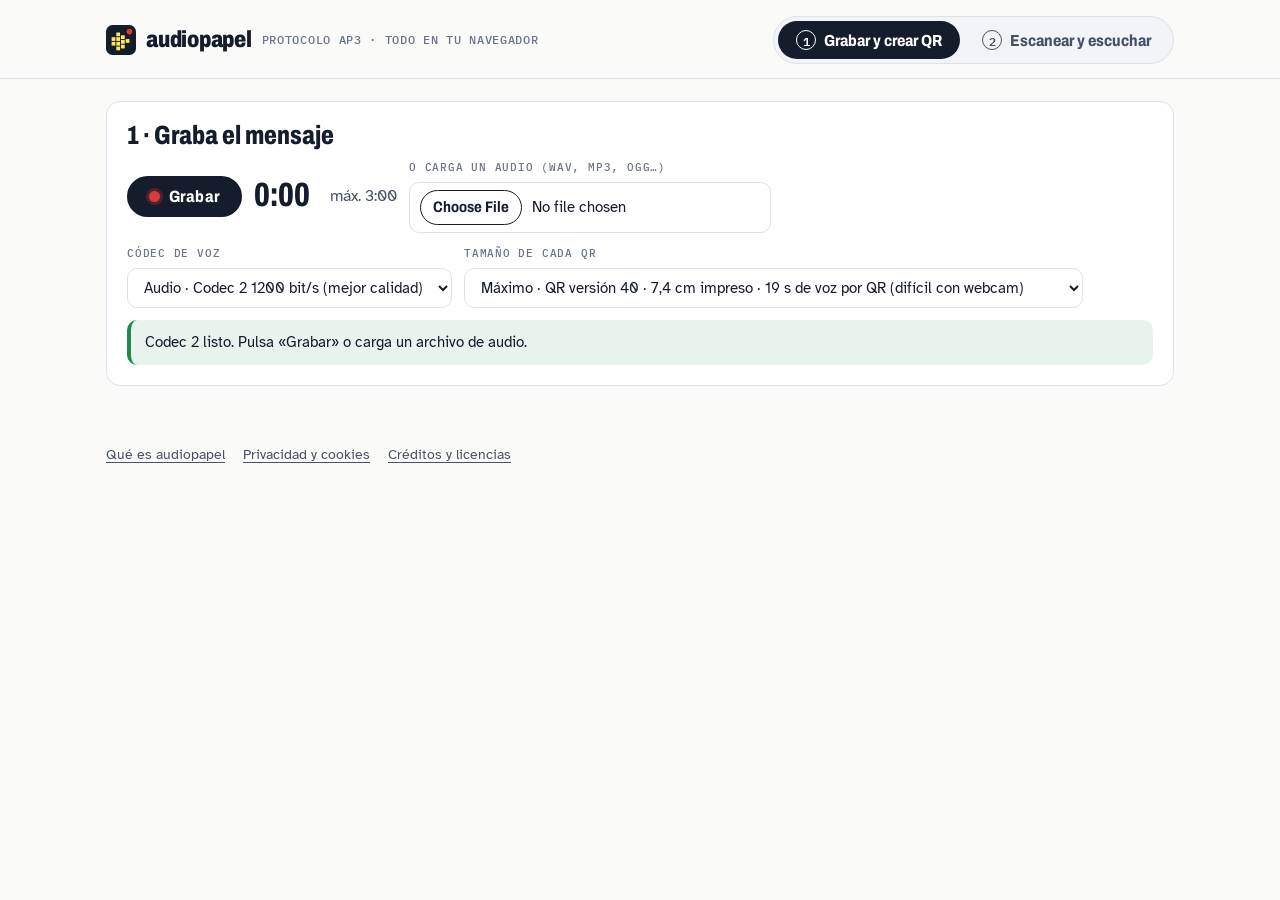
==== commit bf1fd26a: "Aparcar la app Android: quitar assetlinks.json La web instalada (se actualiza sola, sirve también en" ====
--- a/audio_en_papel.html
+++ b/audio_en_papel.html
@@ -1680,7 +1680,7 @@
    Un QR no es más que un enlace dibujado. Un mensaje ENTERO cabe en un solo
    enlace: es como un QR de un único bloque (1 de 1) que nunca se imprime, y
    se puede mandar por WhatsApp, correo… Quien lo abre lo escucha en la web
-   (o en la app de Android) exactamente igual que si escaneara los QR.
+   exactamente igual que si escaneara los QR.
       https://audiopapel.com/audio_en_papel.html#AUDIORR2:ID:1:1:C2-1200:<todo>
    Los datos van detrás del '#', así que tampoco llegan nunca al servidor.
    Lleva un ID NUEVO: si alguien tenía a medias la serie de QR del mismo
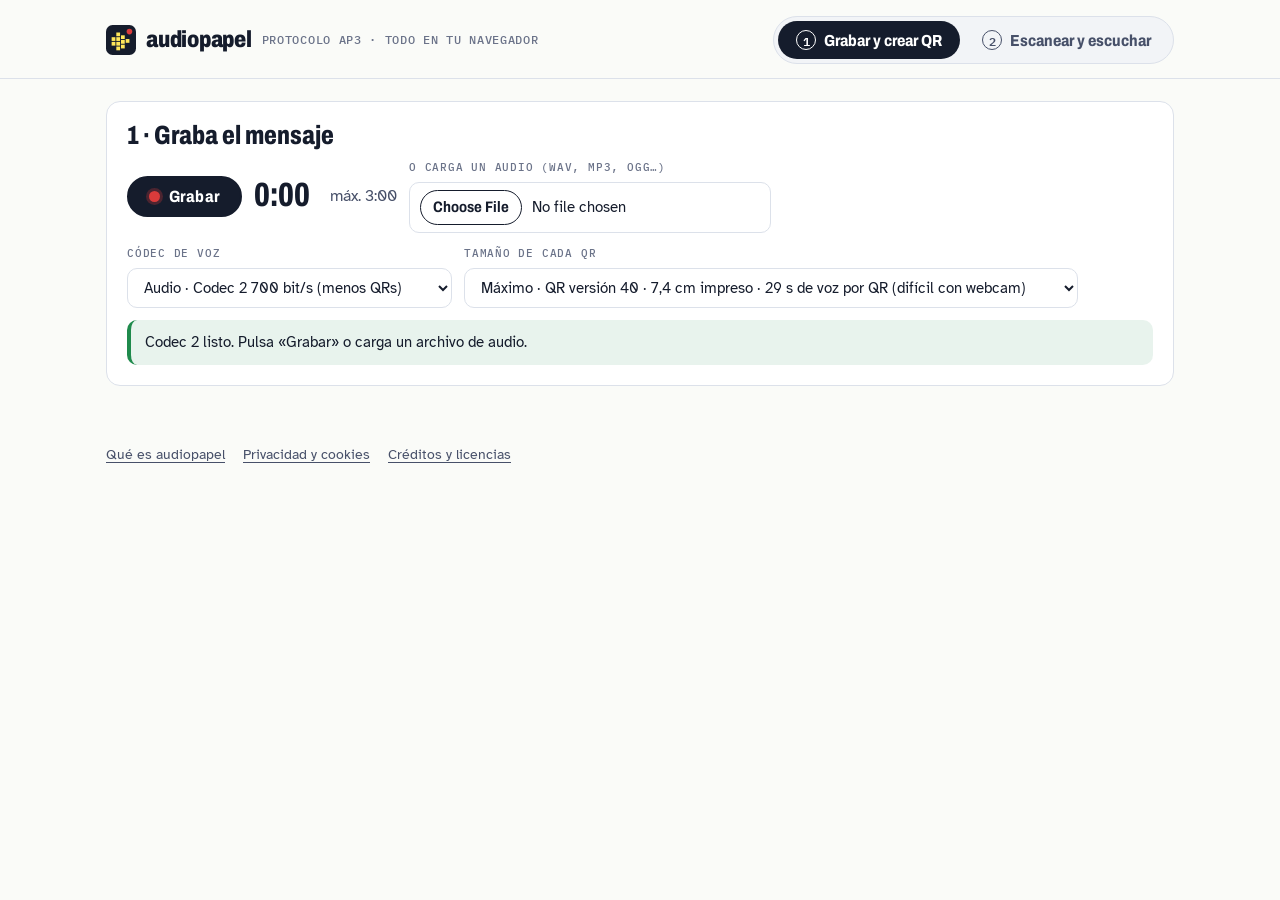
==== commit d0d3e534: "Codec 2 a 700 bit/s otra vez por defecto La herramienta vuelve a proponer 700 bit/s (1200 sigue disp" ====
--- a/audio_en_papel.html
+++ b/audio_en_papel.html
@@ -431,8 +431,8 @@
       <div class="fila" style="margin-top:12px">
         <label>Códec de voz
           <select id="sel-codec">
-            <option value="C2-1200" selected>Audio · Codec 2 1200 bit/s (mejor calidad)</option>
-            <option value="C2-700">Audio · Codec 2 700 bit/s (menos QRs)</option>
+            <option value="C2-1200">Audio · Codec 2 1200 bit/s (mejor calidad)</option>
+            <option value="C2-700" selected>Audio · Codec 2 700 bit/s (menos QRs)</option>
             <option value="TXT-Z">Texto · dictado + voz sintética (1 solo QR)</option>
           </select>
         </label>
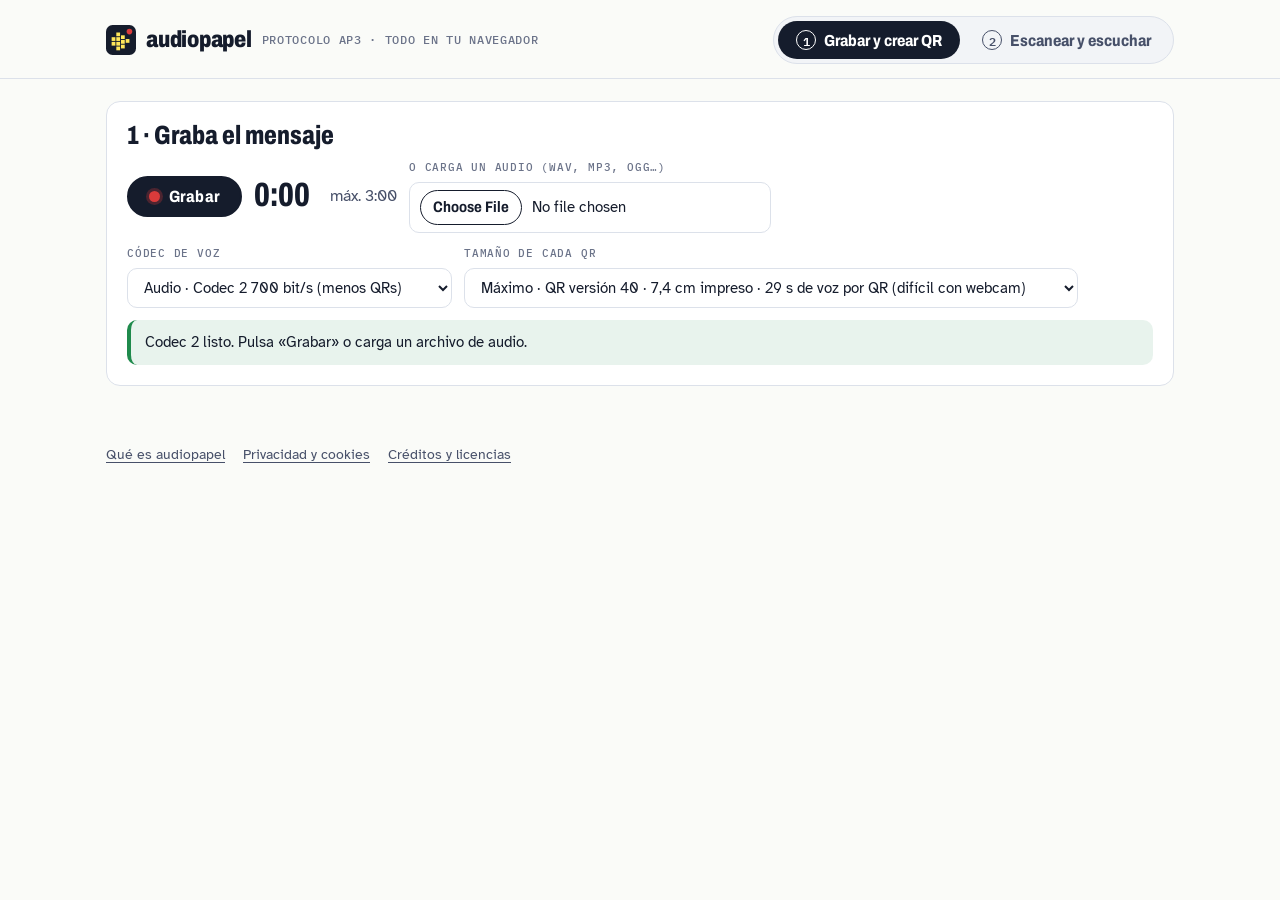
==== commit 464900fb: "Móvil: el selector de audio y los desplegables caben en pantalla; id en el manifiesto En la pestaña " ====
--- a/audio_en_papel.html
+++ b/audio_en_papel.html
@@ -234,6 +234,15 @@
   input[type=file]::file-selector-button {
     font: inherit; font-family: var(--f-titular); font-stretch: 85%; font-weight: 700; margin-right: 10px;
     padding: 5px 12px; border-radius: 999px; border: 1.5px solid var(--tinta); background: transparent; color: var(--tinta); cursor: pointer;
+  }
+  /* Móvil: un desplegable mide lo que su opción más larga y el selector de
+     archivos lo que su texto; dentro de una etiqueta flexible no encogían y
+     se salían por la derecha. Aquí cada etiqueta ocupa su línea entera y el
+     control se ajusta a ella (el navegador recorta el texto que no quepa). */
+  select { max-width: 100%; }
+  @media (max-width: 560px) {
+    #tab-emisor .fila > label { flex: 1 1 100%; min-width: 0; }
+    #tab-emisor .fila > label select, #tab-emisor .fila > label input[type=file] { width: 100%; min-width: 0; }
   }
   textarea { width: 100%; min-height: 70px; font-family: var(--f-mono); font-size: .85rem; }
   textarea.enlace-mensaje { margin-top: 8px; min-height: 90px; word-break: break-all; }
